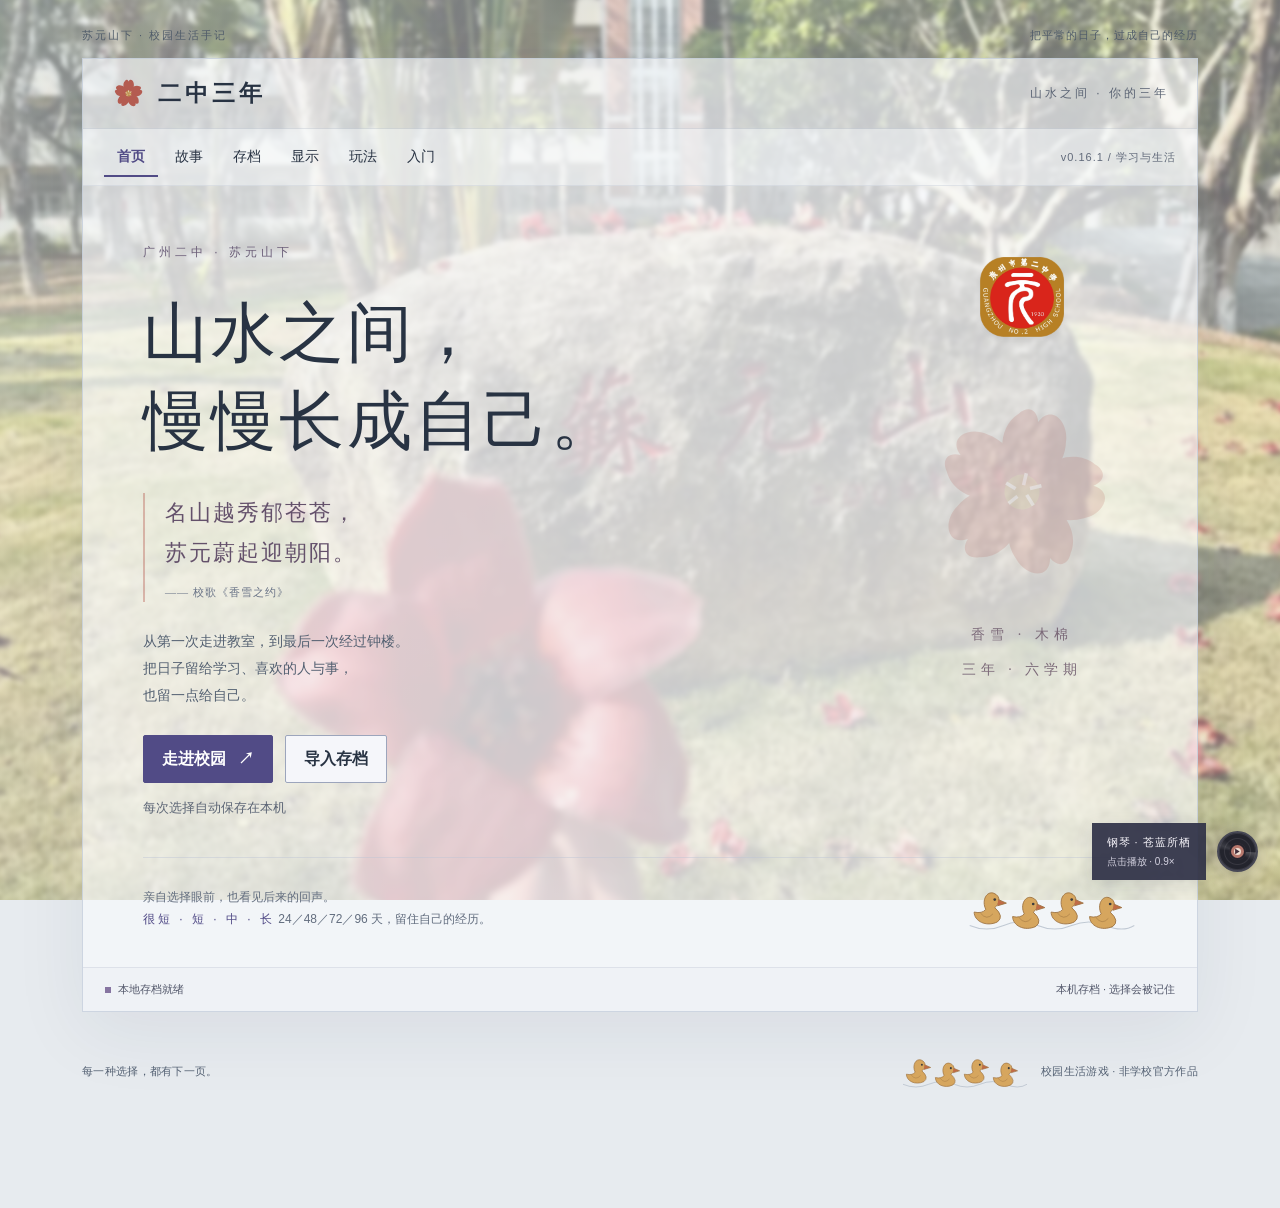
==== index.html @ 547d65fa "Enable sandboxed Umami analytics after mainland connectivity verification" ====
<!doctype html>
<html lang="zh-CN">
  <head>
    <meta charset="UTF-8" />
    <meta name="viewport" content="width=device-width, initial-scale=1" />
    <meta name="theme-color" content="#4e4d85" />
    <meta name="description" content="在苏元山下走过自己的高中三年。校园影像、六学期与不同的人生片段，本地自动存档。" />
    <title>二中三年 · 苏元山下的校园手记</title>
    <link rel="icon" type="image/png" href="./assets/crest-DU6SDlyk.png" />
    <script type="module" crossorigin src="./assets/index-I4eJQJw7.js"></script>
    <link rel="stylesheet" crossorigin href="./assets/index-Cf_NW6Gp.css">
  </head>
  <body>
    <div id="app"><main class="boot"><h1>二中三年</h1><p id="boot-message">正在打开你的故事……</p></main></div>
    <noscript>这个游戏需要启用 JavaScript 才能进行选择和保存进度。</noscript>
    <div id="fatal-recovery" hidden role="alert" style="padding:20px;background:#f1f2f6;color:#202135;border:2px solid #302854;position:fixed;inset:auto 12px 12px;z-index:9999">
      <strong>页面暂时无法正常运行。</strong><p>刷新页面不会主动删除本地存档。若仍未恢复，请保留站点数据，稍后重试。</p>
      <button type="button" id="reload-page">重新加载页面</button>
    </div>
    <script>
      window.addEventListener('error', function (event) { if (event.error || (event.target && event.target.tagName === 'SCRIPT')) document.getElementById('fatal-recovery').hidden = false; }, true);
      document.getElementById('reload-page').onclick = function () { location.reload(); };
      setTimeout(function () { if (!window.storyReady) document.getElementById('fatal-recovery').hidden = false; }, 15000);
    </script>
    <!-- Umami: isolated from the game and loaded after normal page loading. -->
    <script>
      (() => {
        function loadVisitStats() {
          try {
            if (document.getElementById('erzhong-visit-stats')) return;
            const frame = document.createElement('iframe');
            frame.id = 'erzhong-visit-stats';
            frame.title = '匿名访问统计';
            frame.hidden = true;
            frame.tabIndex = -1;
            frame.setAttribute('aria-hidden', 'true');
            frame.sandbox = 'allow-scripts';
            frame.referrerPolicy = 'no-referrer';
            frame.src = './umami-frame.html';
            document.body.appendChild(frame);
          } catch {}
        }
        if (document.readyState === 'complete') loadVisitStats();
        else window.addEventListener('load', loadVisitStats, { once: true });
      })();
    </script>
    <!-- /Umami -->
  </body>
</html>
---- assets/index-Cf_NW6Gp.css ----
.impression-overview{border-bottom:1px solid #b8bed0;padding-bottom:1rem}.impression-overview h3{display:flex;align-items:baseline;gap:1rem;flex-wrap:wrap}.impression-overview h3 strong{font-size:2.25rem;color:#58517e}.impression-overview h3 small{font-size:.8rem;font-weight:400}.impression-sources{display:grid;grid-template-columns:1fr 1fr;gap:1.2rem;margin:1.4rem 0}.impression-sources article{padding:0 0 1rem;border-bottom:2px solid #c5b6c0}.impression-sources article>div,.impression-people article>div{display:flex;align-items:baseline;justify-content:space-between;gap:.7rem}.impression-sources h4,.impression-people h4{margin:.25rem 0}.impression-sources progress{width:100%;height:5px;accent-color:#975969}.impression-sources p,.impression-people p,.skill-guide p{line-height:1.75;color:#505665;font-size:.92rem}.impression-people article{padding:1rem 0;border-bottom:1px solid #c4c8d2}.skill-guide,.role-ability-guide{margin:1.2rem 0;border-top:1px solid #b8bed0;padding-top:1rem}.skill-guide summary,.role-ability-guide summary{font-weight:600;cursor:pointer;color:#57517e}.skill-guide-list{display:grid;grid-template-columns:1fr 1fr;gap:1rem}.skill-guide-list article{padding-bottom:1rem;border-bottom:1px solid #d3d5df}.skill-guide-list h4{margin:.8rem 0 .3rem}.skill-guide-list h4 span{font-size:.85rem;font-weight:400;margin-left:.6rem}.skill-guide-list small{color:#747584;line-height:1.7}.role-ability-guide p{display:flex;flex-direction:column;gap:.3rem;font-size:.85rem;line-height:1.7}.person-impression{margin:1rem 0;padding:1rem 0;border-block:1px solid #cac4d2;display:flex;flex-direction:column;gap:.5rem;color:#5c526d}.interaction-context{display:block;font-size:.8rem;line-height:1.6;color:#716276;margin-top:.4rem}@media(max-width:600px){.impression-sources,.skill-guide-list{grid-template-columns:1fr}.impression-people article>div{flex-wrap:wrap}}.impression-sources progress{border:0;background:#d3d2df}.impression-sources progress::-webkit-progress-bar{background:#d3d2df}.impression-sources progress::-webkit-progress-value{background:#975969}.impression-sources progress::-moz-progress-bar{background:#975969}.identity-setup{margin:2rem 0;padding:1.6rem 0;border-block:1px solid #aab1c6}.identity-setup h3{margin-top:1.5rem;font-size:1.05rem}.gender-options{display:flex;gap:.7rem}.gender-options .button{min-width:100px}.gender-options [aria-pressed=true]{background:#424d7c;color:#fff;border-color:#424d7c}.personality-options{display:grid;grid-template-columns:repeat(2,minmax(0,1fr));gap:12px}.personality-options .profile-option{text-align:left;min-width:0;line-height:1.65}.personality-options [aria-pressed=true]{border-color:#b64752;box-shadow:inset 4px 0 #b64752}.identity-summary{display:flex;gap:1rem;align-items:center;flex-wrap:wrap;margin:.8rem 0;color:#454861;font-size:.9rem}.identity-summary details{max-width:40rem}.identity-summary summary{cursor:pointer;text-decoration:underline;text-underline-offset:4px}.identity-summary p{margin:.4rem 0}.discipline-risk{display:block;color:#8a4356;font-size:.85rem;margin-top:.35rem}@media(max-width:600px){.personality-options{grid-template-columns:1fr}.identity-setup{padding-block:1rem}.gender-options .button{flex:1}}.identity-setup .gender-options .button[aria-pressed=true]{background:#424d7c;color:#fff;border-color:#424d7c}.connection-tabs{display:flex;gap:12px;margin:22px 0}.connection-tabs button{flex:1;text-align:left}.connection-tabs small{display:block;font-size:12px;margin-top:7px;color:#746689}.connection-person{border-top:2px solid #8b7b9f;padding-top:24px}.connection-heading{display:flex;justify-content:space-between;align-items:center;gap:20px}.connection-heading h3{font-size:30px;margin:8px 0}.connection-heading p{margin:8px 0}.connection-heading>strong{font-size:22px;color:#6d577e}.connection-heading small{font-size:12px;color:#73758b}.bond-steps{list-style:none;display:grid;grid-template-columns:repeat(4,1fr);padding:22px 0;gap:10px}.bond-steps li{padding-top:12px;border-top:3px solid #dad6df;display:flex;flex-direction:column;gap:7px}.bond-steps b{font-size:25px;color:#8c819c}.bond-steps .done{border-color:#aa6477}.bond-steps .current{border-color:#76648e}.bond-steps small{font-size:11px;color:#777286}.bond-steps span{font-size:14px}.bond-scene{border-left:3px solid #b37786;padding:6px 0 10px 24px;margin:24px 0}.bond-scene>p{line-height:1.9}.bond-scene .choice,.connection-daily .choice{display:flex;margin:12px 0;width:100%;text-align:left}.bond-scene .choice small,.connection-daily .choice small{display:block;font-size:12px;font-weight:400;line-height:1.8;margin:9px 0}.connection-places{display:flex;align-items:center;gap:14px;flex-wrap:wrap;padding:18px 0;border-block:1px solid #d0c9d9;font-size:13px}.connection-person details{margin-top:20px}.connection-person summary{cursor:pointer}.connection-memory{border-bottom:1px solid #d4cddd;padding:18px 0}.connection-memory time{font-size:12px;color:#777286}.connection-opportunities{display:flex;flex-wrap:wrap;gap:12px;align-items:center;padding:18px 0;border-block:1px solid #c9bfd4;margin:20px 0}.connection-opportunities>span{font-weight:600}.connection-opportunities small{flex-basis:100%;color:#777286}.compact-receipt{border-left:3px solid #9c7e9b;background:#efedf5bb;padding:17px 22px;margin:0 0 26px}.compact-receipt>span{display:block;font-size:12px;color:#767084;margin-bottom:8px}.compact-receipt>strong{font-size:18px}.compact-receipt p{font-size:var(--support-size);line-height:1.8;margin:10px 0}.compact-receipt>div{display:flex;flex-wrap:wrap;gap:10px;font-size:12px;color:#715a81}.compact-receipt .compact-receipt-notes{font-size:12px;color:#746383}.place-planning{display:grid;grid-template-columns:repeat(3,1fr);gap:15px;border-block:1px solid #ccc4d4;padding:20px 0;margin:20px 0}.place-planning>div{display:flex;flex-direction:column;gap:8px}.place-planning span{font-size:12px;color:#777286}.place-planning strong{font-size:21px;color:#66547d}.place-planning p{grid-column:1/-1;margin:0;font-size:13px;line-height:1.9}.pending-work{display:flex;flex-direction:column;gap:12px;padding:18px 22px;border-left:3px solid #b77a83;background:#f3e9edaa;margin:20px 0;font-size:var(--support-size)}@media(max-width:600px){.connection-heading{align-items:flex-start}.connection-heading h3{font-size:26px}.connection-heading>strong{font-size:18px}.connection-tabs{gap:7px}.connection-tabs button{padding:12px 8px}.bond-steps{gap:8px}.bond-steps span{font-size:12px}.bond-scene{padding-left:15px}.place-planning{gap:10px}.place-planning strong{font-size:18px}}.life-panel.connection-panel{max-height:none;overflow:visible}.connection-tabs [aria-pressed=true]{background:#e8e1ef;border-color:#7b698e;color:#58416e}.connection-tabs small{font-size:12px}.connection-tabs button{display:block;min-width:0;white-space:nowrap;text-align:center}.connection-tabs small{white-space:normal;line-height:1.5}.campus-notices{padding:18px clamp(16px,4vw,44px);border-bottom:1px solid #bdb6c9;background:#eeeaf4cc}.campus-notice{padding:15px 0;border-bottom:1px solid #c6c2d2;display:grid;grid-template-columns:1fr auto;gap:20px;color:#37435c}.campus-notice:last-child{border-bottom:0}.campus-notice time{font-size:11px;color:#76738b}.campus-notice h3{font:600 19px/1.5 var(--font-title,serif);margin:7px 0}.campus-notice p{font-size:var(--support-size);line-height:1.8;margin:0}.campus-notice-buttons{display:flex;flex-direction:column;justify-content:center;gap:12px}.notice-discipline{background:#f3e7eb;border-left:4px solid #a65d68;padding:15px}.notice-discipline h3{color:#934653}.unavailable-choices{border-top:1px dashed #bcb7cc;padding:16px 0;margin-top:20px;font-size:var(--support-size);color:#69728b}.unavailable-choices summary{cursor:pointer}.unavailable-choices ul{padding-left:20px;line-height:1.7}.unavailable-choices li{padding:10px 0}.unavailable-choices li span{display:block;font-size:12px}.campus-explore-link{display:flex;justify-content:space-between;align-items:center;gap:15px;padding:16px 0;border-top:1px solid #bfc3d2}.campus-place-purpose{font-size:var(--support-size);color:#5e537c;line-height:1.8}.campus-notices summary{padding:13px 0;font-size:var(--support-size)}@media(max-width:650px){.campus-notice{grid-template-columns:1fr;gap:10px}.campus-notice-buttons{flex-direction:row;justify-content:flex-start;flex-wrap:wrap}.campus-explore-link{align-items:flex-start;flex-direction:column}}:root{--desktop: #dce0ed;--surface: #f6f7fb;--ink: #24263d;--muted: #60667d;--accent: #4438a7;--line: #c0c5d7;--danger: #9c4057;--reading-size: 18px;--choice-size: 16px;--support-size: 14px;--detail-size: 13px;--subheading-size: 18px;--metric-size: 15px;color-scheme:light}body.reading-large{--reading-size: 23px;--choice-size: 20px;--support-size: 18px;--detail-size: 16px;--subheading-size: 21px;--metric-size: 18px}@media(max-width:650px){body.reading-large{--reading-size: 22px}}*{box-sizing:border-box}html{min-height:100%;scroll-behavior:auto}body{margin:0;color:var(--ink);font:16px/1.65 system-ui,-apple-system,Segoe UI,Microsoft YaHei,sans-serif;background:var(--desktop);background-image:radial-gradient(#b8bdd1 .75px,transparent .75px);background-size:8px 8px}button,input,select{font:inherit}button{cursor:pointer}button:disabled{cursor:not-allowed;opacity:.48}button,a,input,select{touch-action:manipulation}button:focus-visible,a:focus-visible,input:focus-visible,select:focus-visible{outline:3px solid var(--accent);outline-offset:4px}button{border-radius:0}button,input,select{color:inherit}a{color:var(--accent)}h1,h2,h3,p{margin:0}button .icon{pointer-events:none}.mono,.eyebrow,.key,.caption,.desktop-label,.window-title,.statusbar{font-family:Cascadia Mono,SFMono-Regular,Consolas,monospace}.desktop{max-width:1200px;margin:auto;padding:38px 34px 24px}.desktop-label{display:flex;justify-content:space-between;gap:16px;font-size:12px;letter-spacing:1.7px;margin-bottom:18px;color:#53596e}.desktop-label span:last-child{letter-spacing:1px}.window{background:var(--surface);border:2px solid var(--ink);box-shadow:7px 7px #aeb5ca}.titlebar{min-height:40px;display:flex;align-items:center;justify-content:space-between;padding:5px 10px;background:var(--accent);color:#fff;border-bottom:2px solid var(--ink)}.window-title{font-size:14px;font-weight:700;letter-spacing:1px;display:flex;gap:9px;align-items:center}.disk-mini{width:17px;height:18px;background:#e7e6f7;border:2px solid #202036;display:inline-block;box-shadow:inset 0 -6px #9498c9}.window-dots{display:flex;gap:5px}.window-dots i{font-style:normal;width:18px;height:18px;border:1px solid #1e1b38;background:#d9daea;color:#272435;font-size:14px;line-height:14px;text-align:center}.menubar{display:flex;justify-content:space-between;align-items:center;gap:10px;min-height:52px;background:#e9ebf2;border-bottom:1px solid var(--line);padding:6px 18px}.menulinks{display:flex;gap:4px;flex-wrap:wrap}.menu-button,.text-button{border:0;background:transparent;min-height:38px;padding:7px 10px}.menu-button:hover,.text-button:hover{background:#d8dcf0}.menu-button[aria-current=page]{background:#d1d6ed;color:#2f277e}.version{font-size:11px;color:var(--muted);white-space:nowrap}.view{min-height:555px}.home-layout{display:grid;grid-template-columns:minmax(0,1fr) 300px}.hero{padding:44px 46px 36px;border-right:1px solid var(--line);position:relative}.eyebrow{color:var(--accent);font-size:11px;letter-spacing:2px;text-transform:uppercase;display:flex;align-items:center;gap:9px;margin-bottom:25px}.square{display:inline-block;width:7px;height:7px;background:var(--accent)}.hero h1{font-size:clamp(38px,4.4vw,58px);line-height:1.23;letter-spacing:-2px;font-weight:800;margin-bottom:22px}.hero h1 em{font-style:normal;color:var(--accent)}.hero-description{color:var(--muted);max-width:32em;font-size:16px;line-height:1.9;margin-bottom:28px}.button{display:inline-flex;justify-content:center;align-items:center;gap:12px;min-height:46px;padding:10px 19px;border:1px solid var(--ink);background:#e4e7f0;box-shadow:2px 2px 0 var(--ink);font-weight:600;text-decoration:none;line-height:1.45}.button:hover:not(:disabled){background:#d9ddef}.button:active:not(:disabled){transform:translate(2px,2px);box-shadow:none}.button.primary{color:#fff;background:var(--accent)}.button.primary:hover:not(:disabled){background:#302a87}.button.danger{color:var(--danger);background:#fff4f5;border-color:var(--danger);box-shadow:2px 2px 0 var(--danger)}.button.compact{font-size:13px;min-height:38px;padding:7px 12px}.hero-actions{display:flex;flex-wrap:wrap;gap:16px;margin:0 0 20px}.save-inline{font-size:12px;color:var(--muted);min-height:23px}.home-side{background:#e8ebf5;padding:34px 24px 26px}.mini-title{font-size:11px;letter-spacing:1.5px;color:var(--muted);margin-bottom:17px}.floppy{display:block;width:170px;height:174px;margin:20px auto 28px;filter:drop-shadow(7px 7px 0 #c0c5dc)}.episode-name{font-size:20px;line-height:1.5;font-weight:700;margin-bottom:8px}.side-copy{font-size:13px;color:var(--muted);line-height:1.8}.side-meta{border-top:1px solid #b9bfd3;margin-top:24px;padding-top:14px;display:flex;justify-content:space-between;font-size:12px}.home-bottom{display:grid;grid-template-columns:repeat(3,1fr);border-top:1px solid var(--line);padding:22px 30px;gap:24px}.home-feature{display:flex;gap:12px}.feature-number{font:12px Consolas,monospace;color:var(--accent);padding-top:4px}.home-feature strong{display:block;font-size:13px;margin-bottom:3px}.home-feature p{font-size:12px;color:var(--muted);line-height:1.6}.statusbar{display:flex;justify-content:space-between;align-items:center;gap:8px;background:#e3e6ef;border-top:1px solid var(--line);padding:8px 15px;font-size:11px;color:#52576a}.statusbar .status{display:flex;align-items:center;gap:7px}.status-led{width:6px;height:6px;background:var(--accent)}.footer{margin-top:22px;display:flex;justify-content:space-between;gap:20px;color:#62677c;font-size:11px;letter-spacing:.3px}.game-layout{display:grid;grid-template-columns:215px minmax(0,1fr)}.sidebar{background:#e9ecf5;border-right:1px solid var(--line);padding:26px 22px}.phase-number{font-size:42px;line-height:1;color:#9da5c2;margin-bottom:10px;font-family:Consolas,monospace}.phase-label{font-size:13px;font-weight:700}.progress-label{font-size:11px;color:var(--muted);margin:8px 0 26px}.stat{margin:20px 0}.stat-label{display:flex;justify-content:space-between;font-size:13px}.stat-label b{font-family:Consolas,monospace;font-size:16px}.segments{display:flex;gap:3px;height:10px;margin-top:7px}.segments i{flex:1;background:#c8cddd}.segments i.filled{background:var(--accent)}.stat small{font-size:10px;color:var(--muted);display:block;margin-top:6px}.sidebar .text-button{margin-top:20px;width:100%;border-top:1px solid #b9bfd3;text-align:left;font-size:12px;padding-left:0}.scene{padding:34px 42px 36px;min-width:0}.scene-top{display:flex;justify-content:space-between;gap:10px;font-size:11px;color:var(--muted);margin-bottom:28px;letter-spacing:1px}.event-category{color:var(--accent);font-size:12px;display:flex;align-items:center;gap:8px;margin-bottom:13px}.scene h1{font-size:30px;line-height:1.5;letter-spacing:-.6px;margin-bottom:20px}.story{font-size:var(--reading-size);line-height:1.95;max-width:38em;color:#373b50;white-space:pre-line}.scene-divider{height:1px;background:var(--line);margin:29px 0 22px}.choose-caption{font-size:11px;color:var(--muted);letter-spacing:1px;margin-bottom:15px}.choices{display:grid;gap:12px}.choice{display:grid;grid-template-columns:30px 1fr 18px;align-items:start;gap:13px;border:1px solid #a9afc4;background:#fafbfe;padding:16px;text-align:left;min-height:75px;box-shadow:2px 2px #c7cde0;width:100%}.choice:hover:not(:disabled){border-color:var(--accent);background:#e9e9fc;box-shadow:2px 2px 0 var(--accent)}.choice:active:not(:disabled){transform:translate(2px,2px);box-shadow:none}.choice .key{display:grid;place-items:center;border:1px solid #a7aec4;width:27px;height:27px;font-size:12px;background:#eceff6;color:var(--accent)}.choice-label{display:block;font-size:15px;font-weight:600;line-height:1.65}.choice small{display:block;color:var(--muted);font-size:12px;margin-top:4px;line-height:1.6}.choice-arrow{color:var(--accent);padding-top:2px}.result-label{font-size:11px;letter-spacing:2px;color:var(--accent);margin:2px 0 18px}.result-choice{font-size:13px;color:var(--muted);border-left:3px solid #a6acd0;padding-left:12px;margin-bottom:21px}.changes{display:flex;flex-wrap:wrap;gap:9px;margin:22px 0 28px}.change{padding:5px 10px;border:1px solid #b4bbd4;background:#e9edf9;font-size:12px}.change.negative{color:#96495a;background:#faf0f3;border-color:#d9b9c4}.phase-intro{padding-top:10px}.chapter-mark{display:flex;align-items:center;gap:15px;margin:10px 0 30px;color:var(--accent)}.chapter-mark b{font:70px/1 Consolas,monospace;letter-spacing:-6px}.chapter-mark span{font-size:11px;line-height:1.8;letter-spacing:2px}.phase-intro .button{margin-top:35px}.sample-note{margin-top:30px;font-size:11px;color:#85899d}.ending-stamp{display:inline-block;border:2px solid var(--accent);padding:4px 11px;color:var(--accent);font:12px Consolas,monospace;letter-spacing:2px;transform:rotate(-3deg);margin-bottom:24px}.ending-actions{display:flex;gap:12px;flex-wrap:wrap;margin-top:24px}.panel-view{padding:32px 40px}.panel-view h1{font-size:27px;margin:0 0 8px}.panel-lead{color:var(--muted);font-size:14px;margin-bottom:26px}.saves-toolbar{display:flex;gap:12px;flex-wrap:wrap;margin-bottom:25px}.slot{border-top:1px solid var(--line);padding:18px 0;display:flex;gap:20px;justify-content:space-between;align-items:center}.slot-main{min-width:0}.slot h3{font-size:15px}.slot p,.slot small{display:block;font-size:12px;color:var(--muted)}.slot-actions{display:flex;gap:8px;flex-wrap:wrap;justify-content:flex-end}.slot-actions button{white-space:nowrap}.slot.empty{color:#72788e}.settings-row{padding:22px 0;border-top:1px solid var(--line);display:flex;gap:20px;justify-content:space-between;align-items:center}.settings-row p{font-size:12px;color:var(--muted)}select{background:#fff;border:1px solid var(--line);padding:8px 14px;min-height:44px}.about-copy{font-size:15px;line-height:1.9;max-width:650px}.about-copy p{margin:16px 0}.log-entry{border-top:1px solid var(--line);padding:20px 0}.log-entry h3{font-size:16px}.log-entry .log-time{font-size:11px;color:var(--muted);margin-bottom:5px}.log-entry .log-choice{font-size:13px;color:var(--accent);margin:8px 0}.log-entry p{font-size:14px;line-height:1.8}.log-entry .changes{margin:12px 0 0}.empty-state{padding:45px 10px;text-align:center;color:var(--muted)}.empty-state p{margin:12px 0}.notice{margin:0;padding:12px 20px;border-bottom:1px solid #a8afd0;background:#e9eafb;color:#38316f;font-size:13px;display:flex;align-items:center;gap:10px;justify-content:space-between;flex-wrap:wrap}.notice.error{background:#fff1f3;color:#853c50;border-color:#d8afbb}.notice p{flex:1;min-width:200px}.notice .actions{display:flex;flex-wrap:wrap;gap:8px}.sr-only{position:absolute;width:1px;height:1px;padding:0;margin:-1px;overflow:hidden;clip:rect(0,0,0,0);white-space:nowrap;border:0}.boot{max-width:600px;margin:15vh auto;padding:30px}.boot h1{font-size:32px}.boot p{margin-top:10px}dialog{border:2px solid var(--ink);padding:0;background:#f3f4f9;color:var(--ink);max-width:min(480px,calc(100vw - 30px));width:100%;box-shadow:7px 7px #292c4940}dialog::backdrop{background:#1a1f365c}dialog .dialog-title{background:var(--accent);color:#fff;font-size:13px;padding:7px 12px}dialog .dialog-body{padding:25px}dialog h2{font-size:23px;margin-bottom:14px}dialog p{font-size:14px;line-height:1.9;color:var(--muted)}dialog .dialog-actions{display:flex;justify-content:flex-end;flex-wrap:wrap;gap:13px;margin-top:25px}.quiet *{animation:none!important;transition:none!important}.content-placeholder{padding:20px}.notice button{flex-shrink:0}@media(min-width:1400px){.desktop{padding-top:6vh}.view{min-height:580px}.hero{padding-top:55px}}@media(max-width:850px){.desktop{padding:20px}.home-layout{grid-template-columns:minmax(0,1fr) 245px}.hero{padding:32px 28px}.home-side{padding:25px 20px}.hero h1{font-size:42px}.home-bottom{padding:20px;gap:16px}.game-layout{grid-template-columns:175px minmax(0,1fr)}.sidebar{padding:23px 16px}.scene{padding:27px}.scene h1{font-size:27px}}@media(max-width:650px){.desktop{padding:14px 10px 20px}.desktop-label{font-size:9px;letter-spacing:1px;margin:0 3px 10px}.desktop-label span:last-child{display:none}.window{box-shadow:4px 4px #aeb5ca}.window-title{font-size:12px}.titlebar{min-height:35px}.menubar{padding:5px 8px;min-height:47px}.menu-button{font-size:12px;padding:6px 9px;min-height:36px}.version{font-size:10px}.home-layout{display:block}.hero{border-right:0;padding:31px 23px 27px}.eyebrow{font-size:10px;letter-spacing:1.5px;margin-bottom:20px}.hero h1{font-size:43px;letter-spacing:-2px;margin-bottom:19px}.hero-description{font-size:14px;line-height:1.9;margin-bottom:25px}.hero-actions{gap:13px}.hero-actions .button{font-size:14px}.home-side{display:grid;grid-template-columns:90px 1fr;gap:0 21px;padding:23px;border-top:1px solid var(--line)}.home-side .mini-title{grid-column:1/-1;margin-bottom:14px}.floppy{width:83px;height:86px;margin:5px 0;grid-row:2/5}.episode-name{font-size:17px}.side-copy{font-size:12px}.side-meta{margin-top:12px;padding-top:10px;font-size:10px}.home-bottom{grid-template-columns:1fr;padding:19px 23px;gap:13px}.home-feature p{font-size:11px}.home-feature strong{font-size:12px}.view{min-height:480px}.footer{font-size:10px;display:block;padding:0 4px;line-height:2}.footer span{display:block}.statusbar{font-size:9px;padding:8px 9px;align-items:start}.statusbar>span:last-child{max-width:120px;text-align:right}.game-layout{display:flex;flex-direction:column}.sidebar{padding:15px 19px;border-right:0;border-bottom:1px solid var(--line);display:grid;grid-template-columns:repeat(3,minmax(0,1fr));gap:8px 14px}.phase-number{display:none}.phase-label{grid-column:1/3;font-size:12px}.progress-label{margin:0;text-align:right;font-size:10px}.stat{margin:0}.stat-label{font-size:11px}.stat-label b{font-size:14px}.segments{height:7px;gap:2px;margin-top:5px}.stat small,.sidebar .text-button{display:none}.scene{padding:25px 22px 30px}.scene-top{font-size:10px;margin-bottom:22px}.scene h1{font-size:25px;line-height:1.5;margin-bottom:18px}.story{font-size:var(--reading-size);line-height:1.9}.scene-divider{margin:23px 0 19px}.choice{padding:14px 12px;gap:10px;grid-template-columns:25px 1fr 12px}.choice .key{width:24px;height:24px}.choice-label{font-size:14px}.choice small{font-size:11px}.panel-view{padding:25px 20px}.slot{align-items:flex-start;flex-direction:column;gap:12px}.slot-actions{justify-content:flex-start}.slot-actions .button{font-size:12px}.settings-row{align-items:flex-start;flex-direction:column;gap:12px}.chapter-mark b{font-size:60px}.scene .button{font-size:14px}.notice{padding:12px;font-size:12px}.notice .button{font-size:11px}.notice p{min-width:160px}.phase-intro{padding-top:0}}@media(prefers-reduced-motion:reduce){*{scroll-behavior:auto!important;transition:none!important;animation:none!important}}.choice-group{display:grid;gap:5px}.choice-time{display:block;font-size:var(--support-size,14px);color:var(--accent);margin-top:6px;font-weight:600}.calculation-details{font-size:var(--support-size,14px);color:var(--muted);margin:5px 0 12px}.calculation-details summary{cursor:pointer;min-height:36px;display:list-item;padding:5px 2px}.calculation-details summary:focus-visible{outline:3px solid var(--accent);outline-offset:2px}.calculation-details .effect-notes{margin:8px 0;padding-left:20px}.study-readout{border-top:1px solid var(--line);border-bottom:1px solid var(--line);padding:13px 0;margin:14px 0;font-size:var(--support-size,14px)}.study-readout strong,.study-readout span{display:block}.study-readout span{font-size:var(--detail-size,13px);color:var(--muted);margin-top:5px}.metric-details article{border-top:1px solid var(--line);padding:17px 0}.metric-details h2{font-size:20px}.metric-details p{margin:8px 0}.font-preview-option small{display:block}.choice-label,.font-preview-option{font-size:var(--choice-size);line-height:1.65}.choice small,.result-choice,.panel-lead,.settings-row p,.slot p,.slot small,.about-copy,.metric-help,.metric-details,.rules-copy,.profile-summary,.target-summary,.goal-status,.effect-notes,.exam-report,.state-item small{font-size:var(--support-size);line-height:1.8}.hero-description,.side-copy{font-size:var(--support-size);line-height:1.85}.save-inline,.sample-note,.change,.log-entry .log-time,.home-feature p{font-size:var(--detail-size);line-height:1.75}.log-entry p{font-size:var(--reading-size);line-height:1.9}.log-entry .log-choice{font-size:var(--choice-size);line-height:1.7}.slot h3,.log-entry h3,.font-preview-title,.rules-copy h3,.exam-report h3{font-size:var(--subheading-size);line-height:1.6}.stat small{font-size:var(--detail-size);line-height:1.7}.stat-label,.state-item,.goal-item,.profile-option{font-size:var(--metric-size);line-height:1.7}dialog p{font-size:var(--support-size)}.font-preview{padding:22px 24px;margin:0 0 22px;border:1px solid var(--line);border-left:4px solid var(--accent);background:#fafbfe}.font-preview-title{display:block;margin-bottom:10px;color:var(--accent);font-weight:700}.font-preview .story{margin-bottom:16px}.font-preview-option{display:block;padding:12px 16px;border:1px solid #a9afc4;background:#eceef8;font-weight:600}.font-preview-option small{display:block;margin-top:5px;color:var(--muted);font-size:var(--support-size);font-weight:400;line-height:1.75}.game-layout.campus-layout{grid-template-columns:250px minmax(0,1fr)}.campus-sidebar{min-width:0;padding:24px 18px}.campus-sidebar .progress-label{margin-bottom:18px}.state-grid,.goal-grid,.profile-grid{display:grid;gap:12px}.state-grid{grid-template-columns:minmax(0,1fr);margin:18px 0}.state-item{min-width:0;padding:10px;border:1px solid #b5bdd5;background:#f5f6fb}.state-item .stat-label{align-items:baseline;gap:10px}.state-item .stat-label strong{font-size:var(--metric-size);line-height:1.5;white-space:nowrap}.state-item .stat-label b{font:700 20px/1.5 Consolas,monospace;color:var(--accent);font-variant-numeric:tabular-nums;white-space:nowrap}.state-item small{display:block;margin-top:4px;color:var(--muted);font-size:var(--detail-size)}.campus-dashboard{border-top:1px solid #b5bdd5;padding-top:13px;margin-top:15px}.campus-dashboard>summary,.metric-details>summary{cursor:pointer;padding:8px 0;color:var(--accent);font-size:var(--metric-size);font-weight:600;line-height:1.6;min-height:40px}.campus-dashboard>summary:focus-visible,.metric-details>summary:focus-visible{outline:3px solid var(--accent);outline-offset:3px}.campus-dashboard[open]>summary{margin-bottom:10px}.goal-item{min-width:0;padding-bottom:12px;border-bottom:1px solid #cbd0df}.goal-item>strong,.goal-item>b{color:#35305e}.goal-item p,.goal-item small,.goal-status{display:block;margin-top:6px;color:var(--muted);font-size:var(--detail-size);line-height:1.75}.goal-progress{display:block;width:100%;height:7px;margin:9px 0;border:0;border-radius:0;background:#c9cfe0;accent-color:var(--accent);overflow:hidden}.goal-progress>i,.goal-progress>span{display:block;height:100%;background:var(--accent)}.goal-progress::-webkit-progress-bar{background:#c9cfe0}.goal-progress::-webkit-progress-value{background:var(--accent)}.goal-progress::-moz-progress-bar{background:var(--accent)}.metric-help,.profile-summary,.target-summary{color:var(--muted);margin:12px 0;overflow-wrap:anywhere}.metric-details{border-top:1px solid var(--line);padding-top:7px;margin-top:15px;color:var(--muted)}.metric-details p+p,.rules-copy p+p{margin-top:12px}.rules-copy{max-width:54em}.rules-copy h2,.rules-copy h3{margin:24px 0 10px;color:var(--ink)}.rules-copy ul,.rules-copy ol,.effect-notes ul{padding-left:1.5em}.rules-copy li+li,.effect-notes li+li{margin-top:7px}.setup-form{max-width:830px}.setup-row{padding:24px 0;border-top:1px solid var(--line)}.setup-row>label,.setup-row>strong,.setup-row>legend,.setup-row>h2{display:block;margin-bottom:12px;font-size:var(--subheading-size);font-weight:700}.setup-row>p{font-size:var(--support-size);color:var(--muted);margin-bottom:15px}.setup-row input[type=text],.setup-row select{width:100%;max-width:420px;min-height:46px;border:1px solid #9da6c3;border-radius:0;padding:9px 12px;background:#fafbfe}.profile-grid{grid-template-columns:repeat(2,minmax(0,1fr))}.profile-option{display:block;min-width:0;padding:14px 16px;border:1px solid #adb5cd;background:#fafbfe;border-radius:0;text-align:left;cursor:pointer}.profile-option:hover{border-color:var(--accent);background:#efeffb}.profile-option:has(input:checked),.profile-option[aria-checked=true],.profile-option.selected{border-color:var(--accent);box-shadow:inset 3px 0 0 var(--accent);background:#e9e8f8}.profile-option input{accent-color:var(--accent);width:17px;height:17px;margin-right:6px;vertical-align:middle}.profile-option strong{font-size:var(--choice-size)}.profile-option small,.profile-option p{display:block;margin-top:8px;color:var(--muted);font-size:var(--support-size);line-height:1.75}.incident-banner{padding:13px 16px;margin-bottom:24px;border:1px solid var(--accent);border-left-width:5px;background:#e9e6f9;color:#39306c;font-size:var(--support-size);line-height:1.8}.incident-banner strong{display:block;margin-bottom:5px;font-size:var(--choice-size)}.effect-notes,.exam-report{margin:22px 0;border:1px solid #afb7d0;background:#edf0f8;padding:18px 20px}.effect-notes p+p,.exam-report p+p{margin-top:10px}.exam-report h3{margin-bottom:12px;color:var(--accent)}.exam-report dl{display:grid;grid-template-columns:minmax(0,1fr) auto;gap:8px 15px;margin:0}.exam-report dd{margin:0;color:var(--accent);font-weight:700;font-variant-numeric:tabular-nums}@media(max-width:850px){.game-layout.campus-layout{grid-template-columns:225px minmax(0,1fr)}.campus-sidebar{padding:20px 15px}}@media(max-width:650px){.campus-sidebar{display:block;padding:15px 18px}.campus-sidebar .phase-label,.campus-sidebar .progress-label{display:inline-block;margin:0 10px 5px 0;text-align:left}.campus-sidebar .state-grid{grid-template-columns:repeat(2,minmax(0,1fr));margin:12px 0 8px}.state-item{padding:9px 12px}.state-item .stat-label{flex-direction:column;align-items:flex-start;gap:2px}.state-item .stat-label b{font-size:clamp(16px,5vw,20px)}.campus-dashboard{margin-top:12px;padding-top:6px}.campus-sidebar .goal-grid{grid-template-columns:repeat(2,minmax(0,1fr));gap:14px}.campus-sidebar .metric-details{margin-top:10px}.font-preview{padding:18px 16px}.font-preview-option{padding:12px}.profile-grid{grid-template-columns:1fr}.effect-notes,.exam-report{padding:16px}.reading-large .campus-sidebar .goal-grid{grid-template-columns:1fr}}.profile-option[aria-pressed=true]{border-color:var(--accent);box-shadow:inset 3px 0 0 var(--accent);background:#e9e8f8}.profile-option>span{display:block;margin-top:8px;font-size:var(--support-size);line-height:1.75;color:var(--muted)}.life-activity-picker{display:grid;gap:10px;margin:16px 0 20px;font-size:var(--support-size);color:var(--muted)}.life-activity-picker select{width:100%;max-width:460px;min-width:0;min-height:44px;padding:10px;border:1px solid var(--line);background:var(--surface);color:var(--ink);font:inherit;font-size:var(--choice-size)}.life-shell{width:100%;min-width:0;color:var(--ink)}.life-shell *,.life-shell *:before,.life-shell *:after{box-sizing:border-box}.life-shell button,.life-shell input,.life-shell select,.life-shell progress{border-radius:0}.life-shell [hidden]{display:none!important}.life-topbar{display:flex;align-items:center;justify-content:space-between;flex-wrap:wrap;gap:14px 24px;padding:18px 30px;border-bottom:1px solid var(--line);background:#edf0f7}.life-topbar>:first-child{min-width:0;font-size:var(--detail-size);line-height:1.65;overflow-wrap:anywhere}.life-topbar>div>strong,.life-topbar>div>span{display:block}.life-topbar>div>strong{font-size:var(--metric-size)}.life-topbar>div>span{margin-top:3px;color:var(--muted)}.life-topbar .caption,.life-topbar small{color:var(--muted);font-size:var(--detail-size)}.life-panel-buttons{display:flex;flex-wrap:wrap;gap:8px;min-width:0}.life-shell button[data-panel]{display:inline-flex;align-items:center;justify-content:center;gap:7px;min-height:42px;padding:8px 14px;border:1px solid #a9b1ca;background:#f8f9fd;color:#423b79;font-size:var(--support-size);font-weight:600;line-height:1.4;text-align:center}.life-shell button[data-panel]:hover:not(:disabled){border-color:var(--accent);background:#e7e6f7}.life-shell button[data-panel][aria-expanded=true],.life-shell button[data-panel][aria-expanded=true]:hover:not(:disabled){border-color:var(--accent);background:var(--accent);color:#fff;box-shadow:2px 2px #29274e}.life-vitals{display:grid;grid-template-columns:repeat(4,minmax(0,1fr));border-bottom:1px solid var(--line);background:#f0f2f9}.life-vital{display:grid;grid-template-columns:minmax(0,1fr) auto;align-items:baseline;gap:2px 12px;min-width:0;padding:16px 22px;border-right:1px solid var(--line)}.life-vital:last-child{border-right:0}.life-vital>span{font-size:var(--metric-size);font-weight:600;line-height:1.6;overflow-wrap:anywhere}.life-vital>strong{font:700 27px/1.3 Consolas,Cascadia Mono,monospace;font-variant-numeric:tabular-nums;color:var(--accent);white-space:nowrap}.life-vital>strong>small{color:var(--muted);font:400 12px/1.4 Consolas,Cascadia Mono,monospace;white-space:nowrap}.reading-large .life-vital{grid-template-columns:minmax(0,1fr);gap:3px}.reading-large .life-vital>strong>small{font-size:14px}.life-vital>small{grid-column:1 / -1;color:var(--muted);font-size:var(--detail-size);line-height:1.5;overflow-wrap:anywhere}.life-body{display:block;min-width:0}.life-body>.life-scene{width:100%;max-width:940px;min-width:0;margin-inline:auto;padding:34px 42px 42px}.life-shell .story{max-width:42em;font-size:var(--reading-size);line-height:1.9;overflow-wrap:anywhere}.life-shell .choices{gap:12px}.life-shell .choice{min-width:0;grid-template-columns:28px minmax(0,1fr) 16px;padding:16px 18px}.life-shell .choice>span,.life-shell .choice-label{min-width:0;overflow-wrap:anywhere}.life-shell .choice-label{font-size:var(--choice-size)}.life-shell .choice small{font-size:var(--support-size);line-height:1.7}.life-shell .scene-top{flex-wrap:wrap;margin-bottom:22px;line-height:1.6}.life-shell .scene h1{overflow-wrap:anywhere}.life-panel{position:relative;width:calc(100% - 60px);max-width:1050px;min-width:0;max-height:70vh;max-height:min(70dvh,740px);margin:24px auto 0;padding:0 24px 24px;border:1px solid #9da6c2;background:#fafbfe;box-shadow:3px 3px #c3c9df;overflow:auto;overscroll-behavior:contain;scrollbar-gutter:stable;scroll-padding-block:80px 20px}.life-panel-head{position:sticky;top:0;z-index:1;display:flex;align-items:center;justify-content:space-between;gap:14px;margin:0 -24px 20px;padding:14px 24px;border-bottom:1px solid var(--line);background:#e9ecf6}.life-panel-head h2{min-width:0;margin:0;color:#38316e;font-size:var(--subheading-size);line-height:1.5;overflow-wrap:anywhere}.life-panel-head>button{flex:0 0 auto;min-width:44px;min-height:44px;padding:7px 12px;border:1px solid #a6aec6;background:#f9faff;color:var(--accent);font-size:var(--support-size);line-height:1.5}.life-panel-head>button:hover:not(:disabled){background:#dddff1;border-color:var(--accent)}.life-grid{display:grid;grid-template-columns:repeat(3,minmax(0,1fr));gap:14px;min-width:0;margin-block:16px}.life-item{min-width:0;padding:16px;border:1px solid #c0c7da;background:#f2f4fa;font-size:var(--support-size);line-height:1.75;overflow-wrap:anywhere}.life-item h3,.life-item>strong{display:block;margin:0 0 7px;color:#38345d;font-size:var(--choice-size);font-weight:700;line-height:1.6}.life-item p+p{margin-top:7px}.life-item small{display:block;margin-top:6px;color:var(--muted);font-size:var(--detail-size);line-height:1.7}.life-item dl{display:grid;grid-template-columns:minmax(0,1fr) auto;gap:5px 12px;margin:10px 0 0;font-size:var(--detail-size)}.life-item dd{margin:0;color:#433986;font-weight:600;font-variant-numeric:tabular-nums}.life-item details{margin-top:13px;border-top:1px solid var(--line)}.life-item details>summary{min-height:42px;padding:10px 0;color:var(--accent);cursor:pointer}.life-item details>summary:focus-visible{outline:3px solid var(--accent);outline-offset:2px}.life-item details>ul,.life-panel>ol{margin:8px 0 14px;padding-left:1.4em;font-size:var(--support-size);line-height:1.75}.life-item details li+li,.life-panel>ol li+li{margin-top:10px}.life-item details>p{margin:4px 0 12px}.life-exam{margin-top:24px;font-size:var(--support-size);line-height:1.8}.life-exam>h3{margin-bottom:8px;font-size:var(--subheading-size);line-height:1.6}.life-meter{display:block;width:100%;height:7px;margin:10px 0;padding:0;border:0;border-radius:0;background:#d0d5e5;accent-color:var(--accent);overflow:hidden}.life-meter>span,.life-meter>i,.life-meter>b{display:block;height:100%;max-width:100%;background:var(--accent)}.life-meter::-webkit-progress-bar{background:#d0d5e5}.life-meter::-webkit-progress-value{background:var(--accent)}.life-meter::-moz-progress-bar{background:var(--accent)}.life-tabs{display:flex;flex-wrap:wrap;gap:8px;margin:15px 0 18px}.life-tabs button,.life-tabs label{min-width:0;min-height:42px;padding:8px 14px;border:1px solid #b0b8cf;background:#f6f7fc;font-size:var(--support-size);line-height:1.55;overflow-wrap:anywhere}.life-tabs [aria-selected=true],.life-tabs [aria-pressed=true],.life-tabs .selected{border-color:var(--accent);background:#e5e4f6;color:#3c318e;box-shadow:inset 0 -2px 0 var(--accent)}.life-selection{min-width:0;margin:18px 0;padding:18px 20px;border:1px solid #b5bed6;background:#edf0f9;font-size:var(--support-size);line-height:1.75}.life-selection h3,.life-selection legend,.life-selection>strong{font-size:var(--choice-size);font-weight:700;line-height:1.6}.life-selection>p,.life-selection>small{display:block;margin-top:8px;font-size:var(--support-size);color:var(--muted);line-height:1.75}.life-selection fieldset{min-width:0;min-inline-size:0;margin:20px 0;padding:14px 16px 12px;border:1px solid #adb7d2;background:#f7f8fc}.life-selection fieldset>legend{max-width:100%;padding:0 7px;color:#42396f;white-space:normal}.life-selection .subject-options{grid-template-columns:repeat(2,minmax(0,1fr))}.subject-options{display:grid;grid-template-columns:repeat(3,minmax(0,1fr));gap:8px;margin:14px 0}.subject-options label{display:flex;align-items:center;gap:8px;min-width:0;min-height:44px;padding:9px 11px;border:1px solid #bdc5db;background:#fafbfe;cursor:pointer;font-size:var(--support-size);line-height:1.5;overflow-wrap:anywhere}.subject-options label:has(input:checked){border-color:var(--accent);background:#e7e5f8;color:#3c3280}.subject-options input{flex:0 0 auto;width:18px;height:18px;margin:0;accent-color:var(--accent)}.subject-options input:disabled{cursor:not-allowed}.life-class-info{margin:15px 0;padding:13px 16px;border-left:3px solid #8e88bb;background:#eceef7;color:#4d526b;font-size:var(--support-size);line-height:1.8;overflow-wrap:anywhere}.life-class-info p+p{margin-top:8px}.life-recap{margin:24px 0;padding:22px;border:1px solid #b5bdd4;background:#edf0f8;font-size:var(--support-size);line-height:1.8;overflow-wrap:anywhere}.life-recap h2,.life-recap h3{margin:0 0 12px;font-size:var(--subheading-size);line-height:1.6}.life-recap p+p{margin-top:12px}.life-recap ul,.life-recap ol{margin:12px 0;padding-left:1.4em}.life-recap li+li{margin-top:8px}.life-illness{margin:0 0 22px;padding:14px 18px;border:1px solid #b89db7;border-left:4px solid #8a557a;background:#f1eaf2;color:#744a6c;font-size:var(--support-size);line-height:1.8;overflow-wrap:anywhere}.life-illness strong{font-size:var(--choice-size)}.life-choice-group+.life-choice-group{margin-top:26px}.life-choice-heading{display:flex;align-items:baseline;gap:10px;flex-wrap:wrap;margin:23px 0 12px;padding-bottom:8px;border-bottom:1px solid var(--line);color:#494365;font-size:var(--support-size);font-weight:600;line-height:1.6}.life-choice-heading small{color:var(--muted);font-size:var(--detail-size);font-weight:400}.life-shell .life-selection .button,.life-shell .ending-actions .button{max-width:100%;white-space:normal;overflow-wrap:anywhere}@media(max-width:950px){.life-vital{padding:15px 16px;gap:2px 8px}.life-vital>strong{font-size:24px}.life-grid{grid-template-columns:repeat(2,minmax(0,1fr))}}@media(max-width:650px){.life-topbar{display:block;padding:15px 18px}.life-panel-buttons{display:grid;grid-template-columns:repeat(2,minmax(0,1fr));gap:8px;margin-top:12px}.life-shell button[data-panel]{width:100%;min-width:0;min-height:42px;padding:8px 10px}.life-vitals{grid-template-columns:repeat(2,minmax(0,1fr))}.life-vital{padding:12px 16px}.life-vital:nth-child(2n){border-right:0}.life-vital:nth-child(-n+2){border-bottom:1px solid var(--line)}.life-vital>strong{font-size:23px}.life-body>.life-scene{padding:26px 20px 32px}.life-shell .scene-top{margin-bottom:18px;font-size:11px}.life-shell .choice{grid-template-columns:24px minmax(0,1fr) 12px;gap:10px;padding:14px 12px}.life-panel{width:calc(100% - 28px);max-height:68vh;max-height:68dvh;margin-top:18px;padding:0 16px 18px}.life-panel-head{gap:10px;margin:0 -16px 16px;padding:10px 16px}.life-panel-head>button{padding:7px 9px}.life-grid{grid-template-columns:minmax(0,1fr);gap:12px}.life-item{padding:15px}.life-selection,.life-recap{padding:16px}.life-selection fieldset{padding:12px 10px 10px}.subject-options{grid-template-columns:repeat(2,minmax(0,1fr))}.subject-options label{gap:7px;padding:8px}.life-class-info,.life-illness{padding:12px 14px}.life-tabs{gap:7px}.life-tabs button,.life-tabs label{padding:8px 11px}}@media(max-width:400px){.life-vital{grid-template-columns:minmax(0,1fr);gap:2px;padding:10px 14px}.life-vital>strong{font-size:24px}}@media(max-width:360px){.life-body>.life-scene{padding-inline:16px}.life-shell .choice{grid-template-columns:22px minmax(0,1fr);gap:9px}.life-shell .choice-arrow{display:none}.life-selection{padding:13px}}.day-calendar{display:grid;grid-template-columns:minmax(170px,1fr) minmax(0,3fr);align-items:center;gap:12px 24px;min-width:0;padding:16px 30px;border-bottom:1px solid var(--line);background:#f1f3fa;font-size:var(--detail-size);line-height:1.65}.day-calendar>:first-child{min-width:0}.day-calendar>:first-child>strong,.day-calendar>:first-child>span,.day-calendar>:first-child>small{display:block}.day-calendar>:first-child>strong{color:#38316e;font-size:var(--metric-size);line-height:1.6}.day-calendar>:first-child>span,.day-calendar>:first-child>small{color:var(--muted);font-size:var(--detail-size)}.school-timeline{display:flex;gap:5px;min-width:0;margin:0;padding:0;list-style:none}.school-term{flex:1 1 0;min-width:0;padding:7px 8px;border:1px solid #bdc5da;border-bottom:3px solid #bac1d6;background:#e9edf6;color:#666e85;font-size:var(--detail-size);line-height:1.55;text-align:center;overflow-wrap:anywhere}.school-term>strong,.school-term>span,.school-term>small{display:block}.school-term>small{margin-top:2px;font-size:max(11px,calc(var(--detail-size) - 2px));line-height:1.5}.school-term.complete,.school-term.completed,.school-term.done,.school-term[data-state=complete],.school-term[data-state=completed]{border-bottom-color:#8d86ba;background:#e2e3f3;color:#59517d}.school-term.current,.school-term[aria-current]:not([aria-current=false]){border-color:var(--accent);border-bottom-width:3px;background:#e2def7;color:#3f318b;font-weight:700}.school-progress{display:block;grid-column:1 / -1;width:100%;height:5px;margin:0;border:0;border-radius:0;background:#cbd1e1;accent-color:var(--accent);overflow:hidden}.school-progress>span,.school-progress>i,.school-progress>b{display:block;height:100%;max-width:100%;background:var(--accent)}.school-progress::-webkit-progress-bar{background:#cbd1e1}.school-progress::-webkit-progress-value{background:var(--accent)}.school-progress::-moz-progress-bar{background:var(--accent)}.day-budget{margin:0 0 22px;padding:16px 18px;border:1px solid #b9c1d8;background:#edf0f8;font-size:var(--support-size);line-height:1.7}.day-budget>strong,.day-budget h2,.day-budget h3{font-size:var(--choice-size);line-height:1.6}.day-budget p,.day-budget small,.day-budget-labels{color:#5a6179;font-size:var(--detail-size);line-height:1.65}.day-budget-labels{display:flex;flex-wrap:wrap;justify-content:space-between;gap:5px 16px}.day-shell .story+.day-budget{margin-top:20px}.day-budget .day-sleep-preview{margin:12px 0 0;padding:10px 12px;font-size:var(--detail-size)}.day-budget-bar{display:flex;width:100%;height:13px;margin:12px 0 10px;border:1px solid #aeb8d0;background:#dbe0ed;overflow:hidden}.day-budget-bar>*{display:block;min-width:0;height:100%;flex-shrink:1}.day-budget-bar>.fixed{background:#929dbb}.day-budget-bar>.spent{background:var(--accent)}.day-budget-bar>.sleep{background:#b5a8dc}.day-budget-bar>*+*{border-left:1px solid #f0f2f8}.day-planner{display:flex;align-items:center;justify-content:space-between;flex-wrap:wrap;gap:12px 18px;margin:24px 0 14px}.day-planner h2,.day-planner h3,.day-planner>strong{min-width:0;margin:0;font-size:var(--subheading-size);line-height:1.65}.day-planner p,.day-planner small{color:var(--muted);font-size:var(--detail-size);line-height:1.7}.day-planner>.button{max-width:100%;font-size:var(--support-size);white-space:normal}.day-planner>.day-options{flex-basis:100%}.day-sleep-preview{margin:12px 0 20px;padding:12px 15px;border-left:3px solid #9185bb;background:#eeebf7;color:#534a70;font-size:var(--support-size);line-height:1.75}.day-sleep-preview strong{color:#45387c;font-variant-numeric:tabular-nums}.day-options{display:grid;grid-template-columns:repeat(2,minmax(0,1fr));align-items:stretch;gap:12px;min-width:0}.day-option{display:flex;flex-direction:column;min-width:0;border:1px solid #a9b2cb;background:#fafbfe;box-shadow:2px 2px #c7cde0}.life-shell .day-options .choice{min-width:0;min-height:98px;height:auto;grid-template-columns:minmax(0,1fr) 14px;gap:10px;padding:14px;border:0;background:transparent;box-shadow:none}.life-shell .day-options .choice:hover:not(:disabled){background:#e9e9fc;box-shadow:none}.life-shell .day-options .choice:active:not(:disabled){transform:none;box-shadow:inset 0 0 0 2px var(--accent)}.life-shell .day-options .choice-label{font-size:var(--choice-size);line-height:1.6}.life-shell .day-options .choice small{font-size:var(--detail-size);line-height:1.65}.day-options .day-cost{display:block;margin-top:7px;padding:4px 7px;background:#eceaf7;color:#453c8c;font-size:var(--detail-size);font-weight:700;line-height:1.7;font-variant-numeric:tabular-nums}.day-options details{min-width:0;margin:auto 0 0;padding:3px 14px 5px;border-top:1px solid #ccd1e0;color:var(--muted);font-size:var(--detail-size);line-height:1.75;overflow-wrap:anywhere}.day-options .choice>details{grid-column:1 / -1}.day-options summary{min-height:36px;padding:6px 0;color:#655c89;cursor:pointer}.day-options summary:focus-visible{outline:3px solid var(--accent);outline-offset:2px}.day-options details p+p{margin-top:7px}.day-options details[open]{padding-bottom:14px}.calculation-details{margin:18px 0;padding-top:6px;border-top:1px solid var(--line);font-size:var(--support-size);line-height:1.8}.calculation-details>summary{min-height:44px;padding:9px 0;color:var(--accent);font-size:var(--detail-size);cursor:pointer}.calculation-details>summary:focus-visible{outline:3px solid var(--accent);outline-offset:2px}.calculation-details>.changes{margin:10px 0 14px}.calculation-details>p{margin-top:8px;font-size:var(--support-size);line-height:1.8}.day-receipt{margin:20px 0;padding:18px 20px;border:1px solid #b2bcd5;border-left:4px solid #8178b0;background:#edf0f8;font-size:var(--support-size);line-height:1.8;overflow-wrap:anywhere}.day-receipt h2,.day-receipt h3{margin:0 0 10px;font-size:var(--subheading-size);line-height:1.6}.day-receipt p+p{margin-top:10px}.day-receipt>strong,.day-receipt>span{display:block}.day-receipt>span{margin-top:5px;color:var(--muted);font-size:var(--detail-size)}.day-log{margin-top:22px;padding-top:15px;border-top:1px solid var(--line);font-size:var(--support-size);line-height:1.8;overflow-wrap:anywhere}.day-log h2,.day-log h3{margin:0 0 10px;font-size:var(--subheading-size)}.day-log ol,.day-log ul,.day-receipt ol,.day-receipt ul{margin:10px 0;padding-left:1.5em}.day-log li+li,.day-receipt li+li{margin-top:8px}.day-log small{color:var(--muted);font-size:var(--detail-size)}ol.day-log,ul.day-log{padding-left:1.5em}.day-log>li>span{display:block;color:var(--muted);font-size:var(--detail-size)}.restart-policy{min-width:0;min-inline-size:0;margin:22px 0;padding:18px;border:1px solid #afb9d2;background:#eef0f7;font-size:var(--support-size);line-height:1.75}.restart-policy legend,.restart-policy>h2,.restart-policy>h3{margin:0 0 12px;padding-inline:5px;color:#403860;font-size:var(--subheading-size);font-weight:700;line-height:1.6}.restart-policy legend{max-width:100%;white-space:normal}.restart-policy label{display:flex;align-items:flex-start;gap:10px;min-width:0;min-height:46px;margin-top:10px;padding:11px 13px;border:1px solid #bec6da;background:#fafbfe;cursor:pointer;overflow-wrap:anywhere}.restart-policy label:has(input:checked){border-color:var(--accent);background:#e7e5f5;box-shadow:inset 3px 0 0 var(--accent)}.restart-policy input[type=radio]{flex:0 0 auto;width:18px;height:18px;margin:4px 0 0;accent-color:var(--accent)}.restart-policy label>span{flex:1;min-width:0}.restart-policy label strong,.restart-policy label small{display:block}.restart-policy label small,.restart-policy>p{color:var(--muted);font-size:var(--detail-size);line-height:1.75}.save-delete,.button.save-delete,.button.clear-saves{border:1px solid #a07788;border-radius:0;background:#f5eef2;color:#843b59;box-shadow:2px 2px #98667b;font-size:var(--support-size)}.button.save-delete:hover:not(:disabled),.button.clear-saves:hover:not(:disabled),.save-delete:hover:not(:disabled){border-color:#843b59;background:#eee0e7}div.clear-saves{margin-top:26px;padding:18px 20px;border-top:1px solid #bda8b6;background:#f3f0f6;color:#615064;font-size:var(--support-size);line-height:1.8}div.clear-saves>p{margin-bottom:14px;overflow-wrap:anywhere}div.clear-saves>.button{max-width:100%;white-space:normal}@media(max-width:850px){.day-calendar{grid-template-columns:minmax(145px,1fr) minmax(0,3fr);gap:10px 14px;padding-inline:20px}.school-term{padding-inline:5px}.reading-large .day-calendar{grid-template-columns:minmax(0,1fr)}}@media(max-width:650px){.day-calendar{grid-template-columns:minmax(0,1fr);gap:10px;padding:13px 18px}.school-timeline{display:grid;grid-template-columns:repeat(3,minmax(0,1fr));gap:5px}.school-term{padding:6px}.day-budget{padding:14px;margin-bottom:18px}.day-budget-labels{gap:5px 12px}.day-options{grid-template-columns:minmax(0,1fr);gap:11px}.life-shell .day-options .choice{padding:13px 12px}.day-planner{align-items:flex-start;gap:10px;margin-top:21px}.day-sleep-preview{padding:11px 13px}.day-receipt,.restart-policy,div.clear-saves{padding:15px}.restart-policy label{gap:9px;padding:10px}}@media(max-width:360px){.day-calendar{padding-inline:14px}.life-shell .day-options .choice{grid-template-columns:minmax(0,1fr);gap:9px}.day-planner>.button{width:100%}}.school-clockbar{display:grid;grid-template-columns:minmax(130px,.75fr) minmax(0,2fr) minmax(140px,auto);grid-template-areas:"clock current conduct";align-items:center;gap:18px;min-width:0;padding:16px 30px;border-bottom:1px solid var(--line);background:#eceff8}.school-clock{grid-area:clock;min-width:0}.school-clock time,.school-clock>strong{display:block;color:#392d88;font:700 34px/1.15 Consolas,Cascadia Mono,monospace;font-variant-numeric:tabular-nums;letter-spacing:.5px;white-space:nowrap}.school-clock>span,.school-clock>small{display:block;margin-top:5px;color:var(--muted);font-size:var(--detail-size);line-height:1.5}.school-current{grid-area:current;min-width:0;padding-left:18px;border-left:3px solid #9690c4;font-size:var(--support-size);line-height:1.65;overflow-wrap:anywhere}.school-current>strong,.school-current>span,.school-current>small{display:block}.school-current>strong{color:#373153;font-size:var(--choice-size)}.school-current>small,.school-current>time{color:var(--muted);font-size:var(--detail-size);line-height:1.65;font-variant-numeric:tabular-nums}.conduct-badge{--conduct-ink: #443878;--conduct-line: #a9a4c8;--conduct-bg: #e8e5f4;grid-area:conduct;min-width:0;padding:10px 14px;border:1px solid var(--conduct-line);background:var(--conduct-bg);color:var(--conduct-ink);font-size:var(--detail-size);line-height:1.6;text-align:center}.conduct-badge strong{display:inline-block;font-size:var(--choice-size);line-height:1.5;font-variant-numeric:tabular-nums}.conduct-badge>small,.conduct-badge>span{display:block;font-size:var(--detail-size);line-height:1.5}.conduct-badge small{font-weight:400}.school-shell .school-clockbar .conduct-badge{display:block;min-height:0;padding:10px 14px;border-color:var(--conduct-line);background:var(--conduct-bg);color:var(--conduct-ink);font-size:var(--detail-size);font-weight:400}.school-shell .school-clockbar button.conduct-badge:hover:not(:disabled){border-color:var(--conduct-line);background:var(--conduct-bg);color:var(--conduct-ink);box-shadow:0 0 0 1px var(--conduct-line)}.conduct-warning{--conduct-ink: #873c60;--conduct-line: #b58b9f;--conduct-bg: #f1e7ee;color:#873c60}.conduct-suspended{--conduct-ink: #782c48;--conduct-line: #a36982;--conduct-bg: #eedde7;color:#782c48}.conduct-badge.conduct-suspended{box-shadow:inset 0 -3px #a36982}.timetable-list{margin:18px 0;padding:0;border-top:1px solid #bcc4d9;list-style:none}.timetable-row{display:grid;grid-template-columns:minmax(100px,.9fr) minmax(90px,.8fr) minmax(0,1.1fr) minmax(0,1.5fr);align-items:baseline;gap:7px 14px;min-width:0;padding:12px 14px;border-bottom:1px solid #c5ccdf;border-left:3px solid transparent;background:#f6f7fb;font-size:var(--support-size);line-height:1.65;overflow-wrap:anywhere}.timetable-row>*{min-width:0}.timetable-row time{color:#59627e;font-size:var(--detail-size);font-variant-numeric:tabular-nums;white-space:nowrap}.timetable-row strong,.timetable-row .subject{font-weight:600}.timetable-row small,.timetable-row .note{color:var(--muted);font-size:var(--detail-size);line-height:1.65}.timetable-row.past{color:#72788c;background:#eef0f6}.timetable-row.past time{color:#72788c}.timetable-row.current,.timetable-row[aria-current]:not([aria-current=false]){border-left-color:var(--accent);background:#e8e5f8;color:#3c3278}.timetable-row.current time,.timetable-row[aria-current]:not([aria-current=false]) time{color:#45368f;font-weight:700}.discipline-summary{margin:16px 0 20px;padding:15px 18px;border:1px solid #b4bcd6;border-left:4px solid #958abf;background:#eeecf7;color:#4f456f;font-size:var(--support-size);line-height:1.8;overflow-wrap:anywhere}.discipline-summary strong{color:inherit;font-size:var(--choice-size);font-variant-numeric:tabular-nums}.discipline-summary p+p{margin-top:8px}.discipline-summary.conduct-warning,.discipline-summary.conduct-suspended{border-color:var(--conduct-line);background:var(--conduct-bg);color:var(--conduct-ink)}.discipline-rules{min-width:0;margin:20px 0;font-size:var(--support-size);line-height:1.75}.discipline-rules h3{margin:0 0 12px;font-size:var(--subheading-size);line-height:1.6}.discipline-rules table,table.discipline-rules{width:100%;table-layout:fixed;border-collapse:collapse;border:1px solid #b8c0d6;background:#f8f9fd}.discipline-rules th,.discipline-rules td{padding:10px 12px;border:1px solid #c2c9dc;text-align:left;vertical-align:top;font-size:var(--support-size);line-height:1.75;overflow-wrap:anywhere}.discipline-rules th{background:#e8ebf5;color:#494365;font-weight:600}.discipline-rules th:first-child,.discipline-rules td:first-child{width:32%}.discipline-rules th:nth-child(2),.discipline-rules td:nth-child(2){width:18%;font-variant-numeric:tabular-nums}.discipline-records{margin:18px 0;padding:0;font-size:var(--support-size);line-height:1.8;list-style:none}.discipline-records>li,.discipline-records>article{padding:13px 0;border-top:1px solid var(--line);overflow-wrap:anywhere}.discipline-records strong{color:#5d3e60;font-weight:600}.discipline-records time,.discipline-records small{display:block;margin-top:4px;color:var(--muted);font-size:var(--detail-size);line-height:1.65}.school-action-receipt{display:flex;align-items:baseline;justify-content:space-between;flex-wrap:wrap;gap:7px 18px;margin:20px 0;padding:15px 18px;border:1px solid #b5bed5;border-left:4px solid #8f83bb;background:#eeedf7;font-size:var(--support-size);line-height:1.75;overflow-wrap:anywhere}.school-action-receipt strong,.school-action-receipt time{color:#45378d;font-weight:700;font-variant-numeric:tabular-nums}.school-action-receipt>strong{flex:1 1 100%;min-width:0}.school-action-receipt>time{white-space:nowrap}.school-action-receipt>span{color:var(--muted);font-size:var(--detail-size)}.school-action-receipt small{color:var(--muted);font-size:var(--detail-size)}.discipline-cost,.day-options .discipline-cost{display:inline-block;margin-top:6px;padding:3px 7px;border:1px solid #ceb3c3;background:#f3eaf0;color:#8d3d62;font-size:var(--detail-size);font-weight:600;line-height:1.65;font-variant-numeric:tabular-nums;overflow-wrap:anywhere}.discipline-cost.none,.discipline-cost.legal,.discipline-cost[data-cost="0"]{border-color:#bbc3d7;background:#edf0f7;color:#60647e;font-weight:400}.overtime-note{margin:14px 0;padding:12px 15px;border-left:3px solid #9d82ab;background:#f0eaf4;color:#745476;font-size:var(--support-size);line-height:1.8;overflow-wrap:anywhere}.overtime-note.conduct-warning,.overtime-note.conduct-suspended{border-left-color:var(--conduct-line);background:var(--conduct-bg);color:var(--conduct-ink)}.school-shell .story+.day-options{margin-top:22px}@media(max-width:850px){.school-clockbar{grid-template-columns:minmax(115px,.75fr) minmax(0,2fr) minmax(125px,auto);gap:14px;padding-inline:20px}.school-clock time,.school-clock>strong{font-size:31px}.timetable-row{grid-template-columns:minmax(96px,.8fr) minmax(75px,.7fr) minmax(0,1fr) minmax(0,1fr);gap:7px 10px;padding-inline:11px}}@media(max-width:650px){.school-shell .life-panel-buttons{grid-template-columns:repeat(3,minmax(0,1fr))}.school-shell .life-panel-buttons button[data-panel]{min-width:0;padding:8px 6px;font-size:var(--detail-size);line-height:1.5;overflow-wrap:anywhere}.school-clockbar{grid-template-columns:minmax(0,1fr) minmax(0,1fr);grid-template-areas:"clock conduct" "current current";gap:12px 14px;padding:14px 18px}.school-clock time,.school-clock>strong{font-size:30px}.school-current{padding-left:12px}.school-shell .school-clockbar .conduct-badge{padding:8px 10px}.timetable-row{grid-template-columns:minmax(91px,auto) minmax(0,1fr);gap:4px 12px;padding:10px 9px}.timetable-row>:nth-child(3){grid-column:2}.timetable-row>:nth-child(4){grid-column:1 / -1;margin-top:2px}.discipline-summary,.school-action-receipt{padding:13px 14px}.discipline-rules th,.discipline-rules td{padding:8px 6px;font-size:var(--detail-size);line-height:1.7}.discipline-rules th:first-child,.discipline-rules td:first-child{width:29%}.discipline-rules th:nth-child(2),.discipline-rules td:nth-child(2){width:22%}.overtime-note{padding:11px 13px}}@media(max-width:360px){.school-clockbar{gap:11px 10px;padding-inline:14px}.school-clock time,.school-clock>strong{font-size:28px}.timetable-row{grid-template-columns:minmax(86px,auto) minmax(0,1fr);gap:4px 8px;padding-inline:7px}}.campus-context{display:flex;justify-content:space-between;gap:8px 20px;flex-wrap:wrap;padding:10px 30px;border-bottom:1px solid var(--line);background:#f3f1fb;font-size:var(--support-size);line-height:1.6;color:#625b7e}.campus-context strong{color:#44348d}.campus-map{margin:18px 0;border:1px solid #b3bdd6;background:#f5f6fb}.campus-map svg{display:block;width:100%;max-height:460px}.campus-mini-map{display:none}.campus-map svg>text{fill:#686580;font:20px sans-serif;letter-spacing:2px}.campus-map>p{margin:0;padding:12px 16px;border-top:1px solid #c8cddd;font-size:var(--detail-size);line-height:1.7;color:var(--muted)}.campus-pin circle{fill:#f6f5fd;stroke:#7665af;stroke-width:2}.campus-pin text{fill:#443778;font:600 18px monospace}.campus-pin.here circle{fill:#4f3eab;stroke:#33236b;stroke-width:3}.campus-pin.here text{fill:#fff}.campus-pin.selected circle{stroke:#a04d7f;stroke-width:5}.campus-place-buttons{display:grid;grid-template-columns:repeat(3,minmax(0,1fr));gap:7px}.campus-place-buttons .button{min-width:0;min-height:44px;text-align:left;white-space:normal;font-size:var(--detail-size);line-height:1.6}.campus-place-buttons [aria-pressed=true]{background:#e8e3fa;border-color:#7561b5;color:#49358f}.campus-place-detail{margin:20px 0;padding:20px;background:#f6f7fc;border:1px solid #b7c0d7;border-left:4px solid #8a78bf}.campus-place-detail h3{margin:8px 0 12px}.campus-place-detail>p{font-size:var(--support-size);line-height:1.85}.campus-dorm-note{margin:20px 0;padding:16px 18px;border:1px solid #c4bfd9;background:#eeecf6;font-size:var(--support-size);line-height:1.8}.campus-dorm-note p{margin-bottom:0}.campus-source-note{font-size:var(--detail-size);line-height:1.85;overflow-wrap:anywhere}.campus-source-note summary{cursor:pointer;color:#57468e}.campus-source-note small{display:block;color:var(--muted)}.campus-source-note li+li{margin-top:12px}.campus-source-note a{color:#4f3c9b;text-underline-offset:3px}.campus-calendar-note{padding:12px 15px;background:#eeedf7;border-left:3px solid #9d91bd;font-size:var(--detail-size);line-height:1.8}.campus-activities{display:grid;gap:18px;margin:20px 0}.campus-activity{padding:20px;border:1px solid #bac3d8;background:#f7f8fc}.campus-activity-heading{display:flex;align-items:start;justify-content:space-between;flex-wrap:wrap;gap:12px}.campus-activity-heading h3{margin:8px 0 0}.campus-activity-heading small{color:var(--muted);line-height:1.7}.campus-stage{padding:4px 9px;border:1px solid #b6aace;color:#5c427f;background:#eee8f5;font-size:var(--detail-size);white-space:nowrap}.campus-activity>p{font-size:var(--support-size);line-height:1.8}.campus-preparation{display:flex;align-items:center;gap:12px;font-size:var(--detail-size)}.campus-preparation progress{max-width:240px;flex:1;height:9px;border:0;background:#dfe1ee;accent-color:#7561b4}.campus-preparation progress::-webkit-progress-bar{background:#dfe1ee}.campus-preparation progress::-webkit-progress-value{background:#7561b4}.campus-activity-actions{display:grid;grid-template-columns:repeat(2,minmax(0,1fr));gap:8px;margin-top:16px}.campus-action{display:flex;flex-direction:column;align-items:start;gap:6px;white-space:normal;text-align:left;line-height:1.7}.campus-action strong{font-size:var(--support-size)}.campus-action span,.campus-action small{font-size:var(--detail-size);font-weight:400}.campus-activity-result{border-left:3px solid #9181b6;padding-left:12px}.campus-projects{list-style:none;margin:16px 0;padding:0}.campus-projects li{padding:13px 0;border-bottom:1px solid var(--line);font-size:var(--support-size);line-height:1.8}.campus-projects span{margin-left:14px;color:#705487}.campus-scene-place{margin:0 0 12px;color:#74648f;font-size:var(--detail-size)}.campus-world-shell .life-panel-buttons{gap:6px}.campus-world-shell .life-panel:has(.campus-map),.campus-world-shell .life-panel:has(.campus-activities){max-height:none;overflow:visible}@media(max-width:650px){.campus-context{padding:10px 18px;font-size:var(--detail-size)}.campus-world-shell .life-panel-buttons{grid-template-columns:repeat(4,minmax(0,1fr))}.campus-world-shell .life-panel-buttons .button{padding:8px 5px}.campus-place-buttons{grid-template-columns:repeat(2,minmax(0,1fr))}.campus-activity,.campus-place-detail{padding:15px}.campus-activity-actions{grid-template-columns:1fr}.campus-preparation{flex-wrap:wrap}.campus-map svg{display:none}.campus-mini-map{display:grid;grid-template-columns:1fr 1fr;gap:10px;padding:15px;font-size:var(--support-size);line-height:1.6;text-align:center}.campus-mini-map>div{min-width:0;padding:12px 8px;border:1px solid #b6bed3;background:#eeedf7}.campus-mini-map strong,.campus-mini-map span{display:block}.campus-mini-map span{margin-top:5px;color:var(--muted);font-size:var(--detail-size)}.campus-mini-map .lake,.campus-mini-map .study,.campus-mini-map .gate{grid-column:1/-1}.campus-mini-map .lake{background:#e6eff9;border-color:#a3bdd7}}.journey-shell,.journey-setup,.journey-rules{min-width:0;overflow-wrap:anywhere}.journey-shell button,.journey-setup button{border-radius:0}.journey-shell h2,.journey-setup h2{font-size:clamp(19px,2.2vw,24px);line-height:1.5}.journey-shell .life-panel-buttons{display:grid;grid-template-columns:repeat(4,minmax(0,1fr))}.journey-shell .life-panel-buttons .button{padding:8px 13px;min-width:0}.journey-shell .life-scene{padding-top:20px}.journey-shell>.journey-art{margin:0;border-left:0;border-right:0;border-top:0}.journey-term-short{display:none;text-decoration:none}.journey-art{--art-sky:#e8edf7;--art-orb:#fafbff;--art-hills:#c8d0e4;--art-building:#e2e5ef;--art-edge:#6d7494;--art-window:#939bc1;--art-ground:#d4d7e4;--art-water:#b8cce4;position:relative;width:100%;height:154px;overflow:hidden;border:1px solid #929bb7;background:var(--art-sky);isolation:isolate}.journey-art svg{display:block;width:100%;height:100%}.journey-art[data-light=dusk]{--art-sky:#e3dfee;--art-orb:#f8f1fa;--art-hills:#bbb7d3;--art-building:#d7d4e5;--art-window:#aa9bc7;--art-ground:#c8c4d9;--art-water:#b4bddb}.journey-art[data-light=night]{--art-sky:#353e60;--art-orb:#e0e5fb;--art-hills:#4d5678;--art-building:#747c9b;--art-edge:#353c5b;--art-window:#b5b0db;--art-ground:#5e6787;--art-water:#626f9e}.journey-art-home{height:215px;margin-bottom:26px}.art-sky{fill:var(--art-sky)}.art-orb{fill:var(--art-orb)}.art-hills{fill:var(--art-hills)}.art-ground{fill:var(--art-ground)}.art-clouds{fill:none;stroke:#fff;stroke-width:5;opacity:.38}.art-building>path:first-child,.art-wall{fill:var(--art-building);stroke:var(--art-edge);stroke-width:2}.art-roof{fill:#7e86a6}.art-window{fill:var(--art-window)}.art-outline{fill:none;stroke:var(--art-edge);stroke-width:2}.art-path{fill:#eff0f7}.art-water{fill:var(--art-water)}.art-ripples{fill:none;stroke:#e6eefb;stroke-width:2;opacity:.7;animation:journey-water 9s ease-in-out infinite alternate}.art-swan{fill:#f9faff;stroke:#68708f;stroke-width:1.3}.art-swan-dark{fill:#3c4260;stroke:#252c47}.art-beak{fill:#9b728e;stroke:none}.art-board{fill:#737f9e}.art-chalk{fill:none;stroke:#d7deee;stroke-width:3}.art-desks,.art-trays{fill:#929ab6;stroke:#5b6586;stroke-width:2}.art-trays{fill:#e7eaf4}.art-steam{fill:none;stroke:#f8f9ff;stroke-width:3;opacity:.65;animation:journey-steam 5s ease-in-out infinite}.art-stage-back{fill:#747996}.art-curtain{fill:#5f537e}.art-stage-floor{fill:#9a94b0}.art-stage-light{fill:#e1dbfa;opacity:.24;animation:journey-light 8s ease-in-out infinite alternate}.art-mic{fill:#3a3e57;stroke:#3a3e57;stroke-width:4}.art-bench{fill:#8991ad}.art-radio{fill:#ccc9de;stroke:#606785;stroke-width:2}.art-dial{fill:#9b92b6;stroke:#606785;stroke-width:2}.art-work{fill:#b4adc9;stroke:#73718d;stroke-width:2}.art-frame{fill:none;stroke:#e9ebf5;stroke-width:2;opacity:.8}.journey-setup>.eyebrow{margin-top:16px}.journey-pace{margin:28px 0 30px;padding:20px;border:1px solid #a9afc8;background:#eef0f7}.journey-pace>.metric-help{margin:10px 0 16px}.journey-pace>.metric-help:last-child{margin-bottom:0}.journey-pace-options{display:grid;grid-template-columns:repeat(3,minmax(0,1fr));gap:10px}.journey-pace-option{display:flex;flex-direction:column;gap:11px;min-width:0;padding:18px;text-align:left;background:#f9faff;border:1px solid #a3abc6;box-shadow:2px 2px #d0d4e2;color:var(--ink);line-height:1.65;transition:background-color .12s,border-color .12s,box-shadow .12s}.journey-pace-option strong{font-size:var(--choice-size)}.journey-pace-option small{font-size:var(--detail-size);color:var(--muted)}.journey-pace-label{font-size:var(--detail-size);color:#65538c;letter-spacing:.04em}.journey-pace-span{font-size:var(--support-size);color:#4c5681}.journey-pace-option[aria-pressed=true]{border:2px solid #6e5aaa;background:#e9e5f7;padding:17px;box-shadow:3px 3px #b5aacd}.journey-pace-option[aria-pressed=true] .journey-pace-label{font-weight:700;color:#4a347e}.journey-routine{margin:0 0 28px;padding:20px;border:1px solid #a7afca;border-left:4px solid #7c67b1;background:#f1f1fa}.journey-routine-head{display:flex;align-items:center;justify-content:space-between;gap:16px;flex-wrap:wrap}.journey-routine-head>div{min-width:0;flex:1 1 260px}.journey-routine h2{margin:5px 0 0;font-size:var(--choice-size)}.journey-routine .metric-help{margin-top:13px;font-size:var(--detail-size);line-height:1.75}.journey-focus{display:grid;grid-template-columns:repeat(4,minmax(0,1fr));gap:7px;margin-top:17px}.journey-focus .button,.journey-routine-picks .button{min-width:0;padding:8px 10px;font-size:var(--detail-size);line-height:1.6;white-space:normal;text-align:left}.journey-routine [aria-pressed=true]{background:#dedbf1;border-color:#7a65ac;color:#49387f;box-shadow:inset 0 -3px #7e68b4}.journey-routine-picks{display:flex;flex-wrap:wrap;gap:7px;margin-top:10px;padding-top:10px;border-top:1px solid #c5c9da}.journey-routine-picks .button{flex:0 1 auto;min-width:58px}.journey-report{padding:18px 20px;margin:0 0 22px;background:#f0f3fa;border:1px solid #a7b1cf;animation:journey-appear .18s ease-out both}.journey-report h2{font-size:var(--choice-size);margin:6px 0}.journey-report p,.journey-report li{font-size:var(--support-size);line-height:1.8}.journey-report ul{margin:10px 0;padding-left:1.3em}.journey-report details{font-size:var(--detail-size);margin-top:12px;color:var(--muted)}.journey-gains{display:flex;flex-wrap:wrap;gap:8px;margin:17px 0 12px}.journey-gains>span{min-width:0;padding:6px 10px;background:#e8e3f6;border-left:3px solid #8973b7;font-size:var(--support-size);line-height:1.6;color:#4f3d7c;overflow-wrap:anywhere}.journey-shell .changes{margin:12px 0 16px}.journey-shell .change{font-size:var(--detail-size)}.journey-choice-gain{display:block;margin-top:7px;font-size:var(--support-size);color:#514083;line-height:1.65;font-weight:400}.journey-shell .day-cost{margin-top:8px;font-size:var(--detail-size);color:#59617e}.journey-important{border-left:4px solid #8d75ba!important}.journey-key-choices{padding:16px 0 22px;margin:6px 0 18px;border-bottom:1px solid #b7bed6}.journey-key-choices>h2{margin-bottom:12px;font-size:var(--choice-size);color:#554079}.journey-decision{display:block;color:#745589;font-size:var(--detail-size);margin-bottom:4px}.journey-choice-context{margin:0 0 9px;color:#504174;line-height:1.75;font-size:var(--support-size)}.journey-stage{color:#5b4286;font-weight:650}.journey-next{padding-top:10px;border-top:1px solid #c7cbde;color:#596181}.journey-achievement{padding:10px;background:#eae6f6;border-left:3px solid #8e78b7;color:#503a7a}.journey-shell .life-item>p{font-size:var(--support-size);line-height:1.8;margin-top:10px}.journey-shell .life-item>details{margin-top:16px;font-size:var(--detail-size);line-height:1.8}.journey-shell summary{cursor:pointer;text-underline-offset:3px}.journey-person ul{padding-left:1.2em}.journey-person li+li{margin-top:8px}.journey-person li small{display:block;color:var(--muted)}.journey-learning dl{display:grid;grid-template-columns:repeat(3,minmax(0,1fr));gap:6px;margin:12px 0}.journey-learning dl>div{padding:8px 5px;border:1px solid #bdc5dc;text-align:center}.journey-learning dt{font-size:var(--detail-size)}.journey-learning dd{margin:0;font-size:var(--support-size)}.journey-memories{list-style:none;padding:0;margin:18px 0 22px}.journey-memories>li{display:grid;grid-template-columns:112px minmax(0,1fr);gap:18px;border-top:1px solid #c2c7da;padding:18px 0}.journey-memories time{font-size:var(--detail-size);color:var(--muted);padding-top:3px}.journey-memories strong{font-size:var(--choice-size);line-height:1.6}.journey-memories p{font-size:var(--support-size);line-height:1.85;margin-top:8px}.journey-works{padding:18px;border:1px solid #b8accf;background:#f0ecf7;margin:20px 0}.journey-works .campus-projects{padding-left:1.2em}.journey-archive{padding:18px 0;border-top:1px solid #b7bfd6;font-size:var(--support-size)}.journey-archive .campus-projects{padding-left:1.3em}.journey-project-steps{margin:17px 0;padding:14px;border:1px solid #b8bfd6;background:#eef0f8}.journey-project-steps h4,.journey-roles h4{margin:0 0 10px;font-size:var(--support-size);line-height:1.7}.journey-project-steps ol{display:grid;gap:10px;list-style:none;margin:0;padding:0}.journey-project-steps li{display:flex;align-items:flex-start;gap:10px;font-size:var(--support-size);line-height:1.7}.journey-project-steps li>span{flex:0 0 25px;text-align:center;border:1px solid #a1abc6;background:#e6e9f3;color:#596383}.journey-project-steps li.completed>span{background:#ded8ef;border-color:#8e7ab5;color:#4f397f}.journey-project-steps small{display:block;color:var(--muted);font-size:var(--detail-size)}.journey-repair-note{margin:12px 0;padding:11px 13px;border-left:3px solid #9b789b;background:#f1eaf1;color:#77506f;font-size:var(--support-size);line-height:1.8}.journey-roles{margin:17px 0;font-size:var(--support-size);line-height:1.8}.journey-roles ul,.journey-follow-ups ul{margin:0;padding-left:1.2em}.journey-roles li+li,.journey-follow-ups li+li{margin-top:15px}.journey-roles small,.journey-follow-ups small{display:block;color:var(--muted);font-size:var(--detail-size)}.journey-roles p,.journey-follow-ups p{margin:6px 0}.journey-activity-stages{margin:15px 0;font-size:var(--detail-size);line-height:1.8}.journey-activity-stages ol{list-style:none;padding:0;margin:12px 0}.journey-activity-stages li{display:flex;gap:14px;flex-wrap:wrap;margin:7px 0}.journey-activity-stages time{font-variant-numeric:tabular-nums;color:#586382;white-space:nowrap}.journey-follow-ups{margin:20px 0;padding:16px;border:1px solid #bdafcb;background:#f2eef6;font-size:var(--support-size);line-height:1.8}.journey-follow-ups h3{margin:0 0 12px}.journey-weather{font-size:var(--detail-size);color:#5d6686}.journey-ending-paths,.journey-ending-memories{margin:25px 0;border-top:1px solid #bac0d7;padding-top:20px}.journey-ending-paths ul{font-size:var(--support-size);line-height:1.85;padding-left:1.3em}.journey-rule-details{margin:26px 0;font-size:var(--support-size)}.journey-rule-details>.metric-details{margin-top:20px}@keyframes journey-water{0%{transform:translate(-8px);opacity:.55}to{transform:translate(9px);opacity:.8}}@keyframes journey-steam{0%,to{transform:translateY(0);opacity:.35}50%{transform:translateY(-4px);opacity:.75}}@keyframes journey-light{0%{opacity:.19}to{opacity:.3}}@keyframes journey-appear{0%{opacity:.75;transform:translateY(3px)}to{opacity:1;transform:none}}@media(max-width:700px){.journey-shell .life-panel-buttons{grid-template-columns:repeat(4,minmax(0,1fr));width:100%}.journey-shell .life-panel-buttons .button{padding:7px 4px}.journey-art{height:124px}.journey-art-home{height:160px}.journey-pace{padding:14px}.journey-pace-options{grid-template-columns:1fr}.journey-pace-option{padding:14px;gap:7px}.journey-pace-option[aria-pressed=true]{padding:13px}.journey-routine{padding:15px;margin-bottom:20px}.journey-routine-head{gap:13px}.journey-routine-head>div{flex-basis:100%}.journey-routine-head>.button{width:100%;white-space:normal}.journey-focus{grid-template-columns:repeat(2,minmax(0,1fr))}.journey-report{padding:15px}.journey-report h2{font-size:var(--support-size)}.journey-memories>li{grid-template-columns:1fr;gap:5px}.journey-memories time{padding-top:0}.journey-learning dl{grid-template-columns:1fr}.journey-learning dl>div{display:flex;justify-content:space-between;padding:7px 10px}}@media(max-width:650px){.journey-shell>.journey-art{height:110px}.journey-shell .day-calendar{padding:10px 14px;gap:7px;grid-template-columns:minmax(0,1fr)}.journey-shell .day-calendar>:first-child{display:grid;grid-template-columns:minmax(0,1fr) auto;gap:1px 8px;align-items:baseline}.journey-shell .day-calendar>:first-child>strong{grid-column:1/-1}.journey-shell .school-timeline{display:grid;grid-template-columns:repeat(6,minmax(0,1fr));gap:3px}.journey-shell .school-term{padding:4px 1px;border-left:0;border-right:0;border-top:0;line-height:1.5;white-space:nowrap;overflow-wrap:normal}.journey-shell .school-term>small,.journey-shell .journey-term-full{display:none}.journey-shell .journey-term-short{display:inline}.journey-shell .school-progress{height:3px}.journey-shell .school-clockbar{padding:10px 14px;gap:8px 12px}.journey-shell .school-clock>small{display:none}.journey-shell .school-current{display:flex;flex-wrap:wrap;align-items:baseline;gap:2px 10px;padding-left:9px}.journey-shell .school-current>small{flex-basis:100%}.journey-shell .school-clockbar .conduct-badge{padding:5px 8px}}@media(max-width:360px){.journey-shell .life-panel-buttons{grid-template-columns:repeat(4,minmax(0,1fr))}.journey-shell .life-panel-buttons .button{font-size:var(--detail-size)}.journey-pace{padding:10px}.journey-routine{padding:12px}.journey-art{height:112px}.journey-art-home{height:145px}}html[data-quiet] .journey-art *,html[data-quiet] .journey-shell *,html[data-quiet] .journey-setup *,body.quiet .journey-art *,body.quiet .journey-shell *,body.quiet .journey-setup *{animation:none!important;transition:none!important;scroll-behavior:auto!important}@media(prefers-reduced-motion:reduce){.journey-art *,.journey-shell *,.journey-setup *{animation:none!important;transition:none!important;scroll-behavior:auto!important}}.campus-edition{--accent:#514b86;--ink:#283343;--muted:#5c6575;--line:#bec5cf;--surface:#f5f6fa;--kapok:#b45c51;background:#e7ebef;font-family:PingFang SC,Microsoft YaHei,sans-serif}#campus-atmosphere{position:fixed;inset:0;z-index:0;overflow:hidden;pointer-events:none;background:#d7dce3}.campus-background{position:absolute;inset:0;z-index:0;width:100%;height:100%;object-fit:cover;transform:scale(1.08);filter:blur(2px) saturate(.85);transition:opacity .7s;will-change:auto}.campus-background-wash{position:absolute;inset:0;z-index:1;background:linear-gradient(120deg,#f0f4f88c,#edeff56b);transition:background .8s}.campus-edition #app{position:relative;z-index:1}.campus-edition .desktop{max-width:1180px;margin:auto;padding:26px 32px 18px}.campus-edition .desktop-label{font-family:inherit;font-size:11px;letter-spacing:2px;color:#4f5b69;margin-bottom:14px}.campus-edition .window{border:1px solid rgba(193,202,216,.75);background:#f9fafda1;box-shadow:0 20px 70px #20304b12}.campus-edition .titlebar{background:transparent;color:var(--ink);min-height:70px;border-bottom:1px solid #c1c8d566;padding:12px 28px}.campus-edition .window-title{font-family:Songti SC,SimSun,serif;font-size:23px;letter-spacing:4px;display:flex;align-items:center;gap:12px}.kapok-mark{display:inline-block;width:44px;height:44px;color:var(--kapok);flex-shrink:0}.window-title .kapok-mark{width:35px;height:35px}.school-motto{font-size:12px;letter-spacing:3px;color:var(--muted)}.campus-edition .menubar{background:#f7f8fb77;padding:8px 21px;border-bottom:1px solid #c1c8d566;gap:10px}.campus-edition .menu-button{font-family:inherit;font-size:14px;min-height:40px;border-bottom:2px solid transparent;min-width:54px;padding:7px 13px}.campus-edition .menu-button[aria-current=page]{background:transparent;border-color:var(--accent);color:var(--accent);font-weight:700}.campus-edition .version{font-family:inherit;font-size:11px;letter-spacing:1px;color:#626b7b}.campus-edition .button{border:1px solid #9ca5bc;background:#f5f6fa;box-shadow:none;border-radius:2px;padding:11px 18px;line-height:1.5;min-height:44px;transition:background .18s,border-color .18s}.campus-edition .button.primary{background:var(--accent);border-color:var(--accent);color:#fff}.campus-edition .button:hover:not(:disabled){box-shadow:none;background:#e8e7f2;border-color:var(--accent)}.campus-edition .button.primary:hover:not(:disabled){background:#423b70;color:#fff}.campus-edition .button:active:not(:disabled),.campus-edition .choice:active:not(:disabled){transform:none}.campus-edition .choice{box-shadow:none;border-radius:2px;background:#fdfdffd9}.campus-edition .choice:hover:not(:disabled){box-shadow:none;background:#f0eef7}.campus-edition .mono,.campus-edition .phase-number{font-family:inherit}.campus-edition .statusbar{background:#edf0f488;border-top:1px solid #c1c8d566;font-family:inherit;padding:12px 22px;line-height:1.7}.campus-edition .status-led{background:#8675a1;box-shadow:none;border:none}.campus-edition .footer{font-family:inherit;color:#536072;padding-top:16px;align-items:center;font-size:11px}.campus-edition .footer>span:last-child{display:flex;align-items:center;gap:12px}.ducklings{width:128px;height:43px;color:#667891;flex-shrink:0}.school-crest{width:64px;height:64px;object-fit:contain;filter:drop-shadow(0 2px 2px #242b3b12)}.campus-home{position:relative;display:grid;grid-template-columns:minmax(0,1fr) 230px;min-height:650px;padding:57px 60px 30px;gap:25px 35px;overflow:hidden}.campus-eyebrow{font-size:12px;letter-spacing:4px;color:#6c5f79;margin-bottom:27px}.campus-home h1{font-family:Songti SC,SimSun,serif;font-size:clamp(38px,5.3vw,65px);font-weight:500;line-height:1.35;letter-spacing:3px;margin:0 0 28px}.home-song{border-left:2px solid #b75d5266;padding-left:20px;margin:0 0 26px;font-family:Songti SC,SimSun,serif;font-size:22px;line-height:1.8;color:#64516b;letter-spacing:2px}.home-song p{margin:0}.home-song small{display:block;font-family:inherit;font-size:11px;letter-spacing:1px;margin-top:10px;color:#677185}.campus-home-intro{color:#536071;font-size:var(--support-size);line-height:1.9;margin-bottom:27px}.campus-home .hero-actions{margin:0;gap:12px}.campus-home .save-inline{margin-top:14px}.campus-home-emblem{display:flex;flex-direction:column;align-items:center;justify-content:flex-start;position:relative;padding-top:12px;color:#7c6a79;text-align:center}.home-crest{width:84px;height:84px;margin-bottom:28px}.home-kapok{width:210px;height:210px;opacity:.18;transform:rotate(13deg);margin:20px 0}.campus-home-emblem>span{font-family:Songti SC,SimSun,serif;font-size:14px;line-height:2.5;letter-spacing:5px}.campus-home-foot{grid-column:1/-1;display:flex;align-items:center;justify-content:space-between;gap:24px;border-top:1px solid #bcc4d477;padding-top:22px;margin-top:12px;color:#626d7e;font-size:12px;line-height:1.8}.campus-home-foot strong{font-weight:500;color:var(--accent);letter-spacing:3px}.campus-home-foot .ducklings{width:170px;height:57px}.campus-setup-heading{display:flex;align-items:center;justify-content:space-between;margin-bottom:22px}.campus-setup-heading .kapok-mark{width:70px;height:70px;opacity:.55}.campus-edition .journey-setup{background:transparent}.campus-edition .journey-pace{background:#f1f2f888;border-color:#c5c7d6}.campus-edition .journey-pace-option{box-shadow:none;border-radius:2px}.campus-edition .journey-pace-option[aria-pressed=true]{background:#e9e5f0;border-color:#8f80aa}.campus-chapter-heading{display:flex;align-items:center;gap:12px;padding:17px 26px;border-bottom:1px solid #bbc3d777;background:#f7f8fb44}.campus-chapter-heading>div{flex:1}.campus-chapter-heading span{font-size:10px;letter-spacing:2px;color:#72768b}.campus-chapter-heading p{font:19px/1.8 Songti SC,SimSun,serif;color:#6e5673;margin:2px 0 0;letter-spacing:2px}.campus-chapter-heading .text-button{font-size:12px}.campus-edition .day-calendar,.campus-edition .school-clockbar,.campus-edition .life-topbar,.campus-edition .life-vitals,.campus-edition .life-panel,.campus-edition .life-scene{background:#f9fafe73}.campus-edition .life-vital{background:#f2f3f877}.campus-edition .school-clock time{font-family:inherit;letter-spacing:0}.campus-edition .journey-routine{background:#eff0f877;border:1px solid #c4c8d8;box-shadow:none}.campus-edition .journey-report{background:#f2f0f677;border-color:#c4bfd1}.campus-edition .life-panel-buttons .button,.campus-edition .life-tabs .button{box-shadow:none}.campus-edition .journey-key-choices{border-color:#ad93b1;background:#f4f0f755}.campus-edition .dialog-title{background:#514b86;color:#fff;font-family:inherit}.semester-dialog{width:min(620px,calc(100vw - 28px));max-width:620px;max-height:92dvh;border:1px solid #c4c4d2;background:#f6f7fb;color:#2b3444;box-shadow:0 20px 90px #1a203342;padding:0}.semester-dialog::backdrop{background:#20293f88;-webkit-backdrop-filter:blur(2px);backdrop-filter:blur(2px)}.semester-paper{padding:45px 45px 36px;position:relative;text-align:center;overflow:hidden}.semester-paper>.kapok-mark{position:absolute;right:-20px;top:80px;width:170px;height:170px;opacity:.1;transform:rotate(15deg);pointer-events:none}.semester-paper .school-crest{width:62px;height:62px;margin-bottom:23px}.semester-label{letter-spacing:4px!important;color:#786278!important;font-size:12px!important;margin:0 0 26px!important}.semester-paper h2{font:clamp(22px,4vw,34px)/1.7 "Songti SC","SimSun",serif;letter-spacing:3px;margin-bottom:10px}.semester-paper .song-credit{font-size:11px;color:#7d7b8d;margin:0}.semester-rule{width:35px;height:1px;background:#ad8b96;margin:28px auto}.semester-paper h3{font:18px/1.8 Songti SC,SimSun,serif;margin:0 0 10px}.semester-paper p{line-height:1.9;color:#626d7c;font-size:var(--support-size)}.semester-paper .button{margin-top:25px}.photo-cinema{position:fixed;inset:0;width:100vw;height:100dvh;max-width:none;max-height:none;margin:0;padding:0;border:0;background:#17202b;box-shadow:none;overflow:hidden;color:#fff}.photo-cinema::backdrop{background:transparent}.cinema-wash{position:absolute;inset:-20px;background-size:cover;background-position:center;filter:blur(3px) brightness(.48);transition:filter 1.4s,opacity 1.4s}.cinema-photo{position:absolute;inset:0;width:100%;height:100%;object-fit:contain;transform:scale(1);filter:blur(0);transition:transform 1.4s cubic-bezier(.2,.6,.2,1),filter 1.4s,opacity 1.4s}.cinema-caption{position:absolute;inset:auto 0 0;padding:11vh 7vw 8vh;background:linear-gradient(transparent,#101728c9);text-shadow:0 1px 8px #10172866;transition:opacity .5s}.cinema-caption span{font-size:12px;letter-spacing:5px}.cinema-caption h2{font:clamp(26px,4vw,52px)/1.5 "Songti SC","SimSun",serif;max-width:24em;margin:17px 0 10px;color:#fff}.cinema-caption p{font-size:12px;color:#e3e5ed;letter-spacing:2px;margin:0}.cinema-skip{position:absolute;top:max(22px,env(safe-area-inset-top));right:24px;border:1px solid #ffffff7a;border-radius:2px;background:#17223888;color:#fff;padding:13px 18px;min-height:44px;font-size:13px}.photo-cinema.is-retreat{background:transparent;pointer-events:none}.photo-cinema.is-retreat .cinema-photo{transform:scale(.88);filter:blur(3px);opacity:0}.photo-cinema.is-retreat .cinema-wash{filter:blur(4px) brightness(.9);opacity:0}.photo-cinema.is-retreat .cinema-caption,.photo-cinema.is-retreat .cinema-skip{opacity:0}body[data-campus-view=graduation]{color:#f5f3f6;--ink:#f5f3f6;--muted:#c1c6d0}body[data-campus-view=graduation] .campus-background{filter:blur(2px) saturate(.75)}body[data-campus-view=graduation] .campus-background-wash{background:#151d31e0}body[data-campus-view=graduation] .window{background:transparent;border-color:#a4aabd33;box-shadow:none}body[data-campus-view=graduation] .titlebar,body[data-campus-view=graduation] .menubar,body[data-campus-view=graduation] .statusbar{background:#19233766;border-color:#a4aabd33}body[data-campus-view=graduation] .menu-button,body[data-campus-view=graduation] .version,body[data-campus-view=graduation] .desktop-label,body[data-campus-view=graduation] .footer{color:#e1dfe9}body[data-campus-view=graduation] .menu-button[aria-current=page]{color:#e1d2ee;border-color:#d8c6e4}.graduation-view{color:#f0edf2;max-width:790px;margin:auto;padding:0 56px;font-family:Songti SC,SimSun,serif;line-height:2}.recap-toolbar{display:flex;gap:15px;justify-content:space-between;align-items:center;font:12px/1.7 Microsoft YaHei,sans-serif;color:#c3bed0;padding:22px 0}.recap-toolbar .text-button{color:#e3d9ed;font:inherit;border-bottom:1px solid #958da8;padding:6px 0;min-height:40px}.graduation-opening{min-height:80vh;display:flex;flex-direction:column;justify-content:center;align-items:flex-start;padding:45px 0 85px;position:relative}.graduation-crest{width:70px;height:70px;margin:0 0 30px}.graduation-opening>.kapok-mark{position:absolute;right:0;top:100px;width:150px;height:150px;color:#cc8f85;opacity:.3}.graduation-view h1{font-size:clamp(34px,5vw,57px);font-weight:400;line-height:1.6;letter-spacing:3px;margin:12px 0 26px}.graduation-view h2{font-size:clamp(27px,3.5vw,39px);font-weight:400;line-height:1.8;letter-spacing:2px;margin:14px 0 58px}.graduation-view p{font-size:clamp(18px,2vw,23px);line-height:2.15;margin:32px 0 55px}.graduation-view .recap-note,.graduation-view .recap-dates{font:13px/2 Microsoft YaHei,sans-serif;letter-spacing:1px;color:#c1bece;margin:18px 0 34px}.graduation-view .recap-eyebrow{font-size:13px;letter-spacing:5px;margin:14px 0}.graduation-section{min-height:70vh;padding:70px 0 100px}.recap-number{font:13px/1.8 Microsoft YaHei,sans-serif;letter-spacing:4px;color:#cab2cc}.recap-score{font:500 84px/1.5 Songti SC,SimSun,serif;color:#e9dbe8}.recap-score small{font-size:25px;color:#c4becf}.recap-subjects{display:grid;grid-template-columns:repeat(3,1fr);gap:18px 24px;padding:26px 0;border-top:1px solid #c1b6d444;border-bottom:1px solid #c1b6d444;margin:40px 0;font-family:Microsoft YaHei,sans-serif}.recap-subjects div{display:flex;flex-direction:column;gap:3px}.recap-subjects dt{font-size:13px;color:#ccc7d6}.recap-subjects dd{margin:0;font-size:24px}.recap-subjects small{font-size:12px;color:#c6bece}.recap-person strong,.recap-memory strong{display:block;font-size:23px;font-weight:500;color:#f1dce4;margin-bottom:10px}.recap-person span,.recap-memory span{display:block;font-size:19px;color:#e4dfe8}.recap-person small,.recap-memory time{display:block;font:13px/2 Microsoft YaHei,sans-serif;color:#bdbaca;margin-top:12px}.recap-memory time{margin-bottom:15px}.recap-archive{font:14px/2 Microsoft YaHei,sans-serif;border-top:1px solid #b3aec344;border-bottom:1px solid #b3aec344;padding:18px 0;color:#dcd5e3}.recap-archive summary{cursor:pointer;padding:8px 0}.recap-archive ol{padding-left:20px}.recap-archive li{padding:15px 0}.recap-archive time{display:block;font-size:12px;color:#bcb7c8}.recap-archive p{font:14px/2 Microsoft YaHei,sans-serif;margin:6px 0 18px}.graduation-farewell{min-height:95vh;display:flex;flex-direction:column;align-items:center;justify-content:center;text-align:center;padding:70px 0 60px}.graduation-farewell .kapok-mark{width:95px;height:95px;color:#cc8c85;margin-bottom:35px}.graduation-farewell .recap-song{font-size:clamp(24px,3.3vw,35px);letter-spacing:4px;margin:15px 0 45px}.graduation-farewell h2{font-size:26px;margin:50px 0 30px}.graduation-farewell .ducklings{width:190px;height:63px;color:#ddd0dc;margin:15px 0 35px}.graduation-view .ending-actions{justify-content:center;font-family:Microsoft YaHei,sans-serif;gap:12px}.graduation-view .ending-actions .button{background:#e4e1ec;border-color:#d9d3e3;color:#303443}.graduation-view .ending-actions .primary{background:#6e5984;color:#fff;border-color:#9582aa}.scroll-reveal-ready [data-reveal-line]{opacity:var(--reveal-opacity,1);transition:opacity .16s linear}@media(max-width:700px){.campus-edition .desktop{padding:12px 11px 14px}.campus-edition .titlebar{padding:12px 17px;min-height:60px}.campus-edition .window-title{font-size:21px}.school-motto{font-size:10px;letter-spacing:1px}.campus-edition .menubar{padding:5px 10px}.campus-edition .menu-button{min-width:42px;font-size:13px;padding:6px 9px}.campus-edition .version{font-size:9px;letter-spacing:0}.campus-edition .desktop-label{font-size:9px;letter-spacing:1px}.campus-home{padding:32px 25px 22px;grid-template-columns:1fr;gap:15px;min-height:0}.campus-home h1{font-size:38px;letter-spacing:1px;line-height:1.5}.campus-eyebrow{font-size:10px;letter-spacing:2px;padding-right:55px;margin-bottom:25px}.campus-home-emblem{position:absolute;right:24px;top:27px;padding:0}.home-crest{width:43px;height:43px;margin:0}.campus-home-emblem .home-kapok,.campus-home-emblem>span{display:none}.home-song{font-size:20px;padding-left:14px;letter-spacing:1px;margin-top:25px}.campus-home-intro{font-size:14px}.campus-home-foot{gap:10px;font-size:11px;padding-top:19px}.campus-home-foot .ducklings{width:90px;height:40px}.campus-edition .hero-actions .button{font-size:14px}.campus-chapter-heading{padding:13px 15px;gap:8px}.campus-chapter-heading .kapok-mark{width:32px;height:32px}.campus-chapter-heading span{font-size:9px}.campus-chapter-heading p{font-size:16px;letter-spacing:0}.campus-chapter-heading .text-button{font-size:10px;max-width:45px;line-height:1.6;padding:6px 0}.campus-edition .footer>span:last-child{justify-content:space-between}.campus-edition .footer .ducklings{width:85px;height:33px}.campus-edition .statusbar{font-size:10px;padding:10px 13px}.semester-paper{padding:29px 22px}.semester-paper .school-crest{width:53px;height:53px;margin-bottom:20px}.semester-label{margin-bottom:20px!important}.semester-paper h2{font-size:24px;letter-spacing:1px}.semester-paper>.kapok-mark{width:120px;height:120px}.semester-paper .button{margin-top:18px}.cinema-caption{padding:25vh 24px 9vh}.cinema-caption h2{font-size:28px}.cinema-skip{right:15px;top:18px;padding:11px 13px;font-size:12px}.graduation-view{padding:0 24px}.recap-toolbar{font-size:10px;gap:10px}.graduation-opening{min-height:78vh;padding-top:38px}.graduation-opening h1{font-size:34px;letter-spacing:1px}.graduation-opening>.kapok-mark{width:100px;height:100px;top:90px}.graduation-view h2{font-size:26px;letter-spacing:1px}.graduation-view p{font-size:19px}.graduation-section{padding:65px 0 85px;min-height:65vh}.recap-score{font-size:68px}.recap-subjects{gap:18px 10px}.recap-subjects dd{font-size:21px}.recap-person span,.recap-memory span{font-size:18px}.graduation-farewell .recap-song{font-size:23px;letter-spacing:1px}.graduation-farewell h2{font-size:23px}.graduation-farewell .ending-actions{flex-direction:column;width:100%}.graduation-farewell .recap-note{font-size:11px}.graduation-view .recap-note{font-size:12px}}@media(max-width:370px){.campus-edition .version{display:none}.campus-home{padding-left:20px;padding-right:20px}.campus-home h1{font-size:34px}.campus-chapter-heading p{font-size:15px}.graduation-view{padding:0 19px}}body.quiet .scroll-reveal-ready [data-reveal-line]{opacity:1!important;transition:none!important}body.reading-large .campus-chapter-heading p,body.reading-large .graduation-view p,body.reading-large .recap-person span,body.reading-large .recap-memory span{font-size:var(--reading-size)}body.reading-large .recap-person small,body.reading-large .recap-memory time,body.reading-large .graduation-view .recap-note{font-size:var(--support-size)}@media(prefers-reduced-motion:reduce){.scroll-reveal-ready [data-reveal-line]{opacity:1!important;transition:none!important}.campus-background,.campus-background-wash{transition:none!important}}.campus-edition .campus-time{display:grid;grid-template-columns:minmax(270px,1fr) minmax(300px,1.25fr);grid-template-areas:none;gap:18px 30px;padding:24px 26px 19px;align-items:center;position:relative;background:linear-gradient(110deg,#f9faffd9,#f0edf6a3);border-bottom:1px solid #bac2d5}.time-now{display:flex;align-items:center;gap:18px;min-width:0}.campus-edition .campus-time button.time-dial{display:block;position:relative;flex:0 0 124px;width:124px;height:124px;min-width:0;min-height:0;padding:0;border:0;box-shadow:none;background:transparent;color:#393b64;cursor:pointer;border-radius:50%}.time-dial svg{width:100%;height:100%;fill:none;stroke:#a6a7bf;stroke-width:1}.time-dial .dial-base{stroke:#d3d6e3;stroke-width:3}.time-dial .dial-elapsed{stroke:#65568f;stroke-width:3;stroke-linecap:round;transform:rotate(-90deg);transform-origin:center;transition:stroke-dashoffset .5s}.campus-time .school-clock{position:absolute;inset:0;display:flex;align-items:center;justify-content:center;gap:5px;flex-direction:column;min-width:0}.campus-time .school-clock time{font-size:29px;font-weight:650;line-height:1.2;font-variant-numeric:tabular-nums;letter-spacing:-1px}.campus-time .school-clock small{font-size:10px;color:#6d738c;line-height:1.3;letter-spacing:1px}.campus-time .school-current{display:flex;flex-direction:column;gap:6px;min-width:0;grid-area:auto;padding:0;border:0}.campus-time .school-current strong{font-size:16px;line-height:1.6;overflow-wrap:anywhere}.campus-time .school-current span{font-size:12px;color:#5a6480}.campus-time .school-current small{font-size:11px;line-height:1.6;color:#5f6981}.sleep-budget{min-width:0;border-left:1px solid #bdc3d7;padding-left:27px}.sleep-budget-heading{display:flex;align-items:center;gap:8px;flex-wrap:wrap;color:#62667d;font-size:12px}.moon-mark{color:#736395;font-size:30px;line-height:1}.sleep-budget-heading strong{margin-left:auto;color:#514572;font-size:24px;line-height:1.4;font-weight:600;font-variant-numeric:tabular-nums}.sleep-track{position:relative;height:13px;background:#d9dce7;margin:14px 0 8px;isolation:isolate}.sleep-track>i{position:absolute;inset:0 auto 0 0;background:linear-gradient(90deg,#83709f,#b4a4c6);transition:width .4s}.sleep-target{position:absolute;left:66.667%;top:-4px;bottom:-4px;width:1px;background:#535773;box-shadow:1px 0 #f6f3ff9c}.sleep-scale{display:flex;justify-content:space-between;gap:8px;color:#6d7388;font-size:10px;line-height:1.7}.sleep-budget p{font-size:11px!important;line-height:1.8!important;margin:9px 0 0!important;color:#657087}.sleep-budget .text-button{padding:10px 0 0;min-height:40px;text-align:left;font-size:12px;color:#514572}.sleep-short .sleep-budget-heading strong{color:#aa544c}.sleep-short .sleep-track>i{background:linear-gradient(90deg,#b7786d,#d5a48a)}.day-timeline{grid-column:1;min-width:0;padding:0 4px 0 8px}.day-track{height:8px;background:#e2e4ec;position:relative;overflow:visible}.day-track>i{position:absolute;height:8px;top:0;background:#c9c7da;opacity:.8}.day-track>.track-class,.day-track>.track-self_study{background:#7e7da5}.day-track>.track-lunch,.day-track>.track-dinner,.day-track>.track-breakfast{background:#b88e71}.day-track>.track-nap,.day-track>.track-lights_out{background:#a7acc5}.day-track>.track-campus_activity,.day-track>.track-technical_class{background:#b97275}.day-track>b{position:absolute;top:-6px;width:2px;height:20px;background:#a65352;transform:translate(-1px);transition:left .4s}.day-track>b:before{content:"";position:absolute;top:-3px;left:-3px;width:8px;height:8px;background:#a65352;border-radius:50%}.day-track-labels{height:20px;position:relative;margin-top:7px;font-size:10px;line-height:1.7;color:#5e6980}.day-track-labels>span{position:absolute;transform:translate(-50%)}.day-track-labels>span:first-child{left:0;transform:none}.day-track-labels>span:last-child{right:0;transform:none}.campus-edition .campus-time .conduct-badge{grid-area:auto;grid-column:2;grid-row:2;justify-self:end;min-height:38px;width:auto;background:transparent;padding:5px 10px;display:flex;align-items:center;gap:10px;border-color:#bdc2d3;font-size:12px;max-width:100%}.campus-time .conduct-badge strong{font-size:15px}.campus-time .conduct-badge small{font-size:11px}.campus-edition .campus-time .school-clock small{display:block;margin:0}.routine-explanation{font-size:var(--support-size);line-height:1.9;color:#53617a;margin:0 0 16px}.routine-manual{display:flex;gap:20px;align-items:center;justify-content:space-between;margin-top:12px}.routine-manual .metric-help{margin:0}.routine-manual .text-button{flex-shrink:0;font-size:12px;color:#62537c;min-height:44px}.manual-scene-start{scroll-margin-top:20px}.manual-scene-start:focus{outline:none}.upgrade-notice{align-items:center}.upgrade-notice p{flex:1}.record-player{position:fixed;right:max(22px,env(safe-area-inset-right));bottom:max(20px,env(safe-area-inset-bottom));z-index:12;display:flex;align-items:center;gap:11px;color:#f7f5fb;pointer-events:none}.record-caption{display:flex;flex-direction:column;gap:4px;background:#303248ed;padding:11px 15px;box-shadow:0 4px 15px #1d223122;line-height:1.5;max-width:230px}.record-caption strong{font-size:11px;font-weight:500;letter-spacing:1px}.record-caption span{font-size:10px;color:#d3d1df}.record-button{pointer-events:auto;position:relative;width:calc(62px * 2 / 3);height:calc(62px * 2 / 3);padding:0;border:none;background:transparent;color:#fff;border-radius:50%;cursor:pointer;box-shadow:0 4px 19px #20233444;flex:none}.record-vinyl{display:block;position:absolute;inset:0;border:2px solid #474855;border-radius:50%;background:repeating-radial-gradient(circle at center,#23242d 0 2px,#373740 3px,#23242d 4px 5px);animation:vinyl-spin 12s linear infinite;animation-play-state:paused}.record-vinyl:before{content:"";position:absolute;inset:0;border-radius:50%;background:conic-gradient(from 30deg,transparent 0 60deg,#ffffff30 65deg,transparent 95deg 245deg,#ffffff1d 260deg,transparent 285deg)}.record-vinyl i{position:absolute;inset:12px;border-radius:50%;border:calc(5px * 2 / 3) solid #b7786d;background:#f0dfd3;box-shadow:0 0 0 2px #26242d}.record-symbol{position:relative;display:grid;place-items:center;width:100%;height:100%;font-size:calc(10px * 2 / 3);color:#432d39}.is-playing .record-vinyl{animation-play-state:running}.record-button:focus-visible{outline:3px solid #b4a0ce;outline-offset:4px}.campus-edition .desktop{padding-bottom:115px}@keyframes vinyl-spin{to{transform:rotate(360deg)}}.beginner-guide{position:fixed;inset:auto 22px 24px auto;width:440px;max-width:calc(100vw - 32px);max-height:75dvh;margin:0;padding:24px;border:1px solid #bcb6cb;box-shadow:0 14px 60px #20233244;background:#f8f8fc;color:#30384c;overflow:auto;border-radius:2px}.beginner-guide::backdrop{background:#242b4038;-webkit-backdrop-filter:none;backdrop-filter:none}.guide-top{display:flex;align-items:center;justify-content:space-between;gap:15px;color:#75637f;font-size:11px;letter-spacing:1px}.guide-top .text-button{font-size:11px;min-height:40px;color:#606b80}.guide-body img{width:72px;height:72px;object-fit:cover;float:right;margin:12px 0 10px 16px;border:3px solid white;box-shadow:0 4px 10px #28243b18}.guide-body h2{font:24px/1.7 Songti SC,SimSun,serif;margin:16px 0 12px;font-weight:500}.guide-body p{font-size:15px;line-height:1.9;color:#59677b;margin:0}.guide-dots{display:flex;gap:7px;margin:24px 0 18px}.guide-dots i{width:21px;height:3px;background:#d3d1de}.guide-dots .active{background:#a46062}.guide-actions{display:flex;justify-content:space-between;gap:12px}.guide-actions .button{font-size:13px;min-height:44px}.guide-highlight{outline:2px solid #a37185!important;outline-offset:6px;box-shadow:0 0 0 9px #f8e9ef66!important}@media(max-width:800px){.campus-edition .campus-time{grid-template-columns:1fr 1fr;gap:17px;padding:20px}.time-now{gap:10px}.campus-edition .campus-time button.time-dial{width:108px;height:108px;flex-basis:108px}.campus-time .school-clock time{font-size:26px}.sleep-budget{padding-left:17px}.sleep-budget-heading strong{font-size:21px}.sleep-budget-heading{font-size:11px}.sleep-scale{font-size:9px}}@media(max-width:600px){.campus-edition .campus-time{grid-template-columns:1fr;padding:16px 18px;gap:15px}.time-now{gap:20px}.campus-edition .campus-time button.time-dial{width:115px;height:115px;flex-basis:115px}.campus-time .school-clock time{font-size:28px}.campus-time .school-current{gap:4px}.campus-time .school-current strong{font-size:15px}.sleep-budget{border-left:0;padding:14px 0 0;border-top:1px solid #c3c6d866}.sleep-budget-heading{font-size:11px}.sleep-budget-heading strong{font-size:24px}.sleep-scale{font-size:10px}.day-timeline{grid-column:auto}.campus-edition .campus-time .conduct-badge{grid-area:auto;position:absolute;right:13px;top:8px;min-height:26px;font-size:10px;gap:5px;padding:3px 6px}.campus-time .conduct-badge strong{font-size:12px}.campus-time .conduct-badge small{font-size:9px}.time-now{padding-top:32px}.routine-manual{flex-direction:column;align-items:flex-start;gap:0}.routine-explanation{font-size:14px}.campus-edition .journey-routine-head{align-items:flex-start}.journey-routine h2{font-size:19px}.record-player{right:14px;bottom:max(14px,env(safe-area-inset-bottom));gap:8px}.record-button{width:36px;height:36px}.record-vinyl i{inset:10px}.record-caption{max-width:190px;padding:8px 10px}.record-caption strong{font-size:10px}.record-caption span{font-size:9px}.campus-edition .version{display:none}.campus-edition .menubar{justify-content:flex-start}.campus-edition .menulinks{justify-content:space-between;width:100%}.campus-edition .menu-button{min-width:0;flex:1;padding:6px 7px}.beginner-guide{inset:auto 16px 18px;width:auto;max-width:none;max-height:65dvh;padding:19px}.guide-body h2{font-size:22px}.guide-body p{font-size:14px}.guide-actions .button{padding:10px 12px;font-size:12px}.guide-body img{width:60px;height:60px}}body.reading-large .guide-body p,body.reading-large .routine-explanation{font-size:var(--support-size)}body.quiet .record-vinyl{animation:none}@media(prefers-reduced-motion:reduce){.record-vinyl{animation:none}.dial-elapsed,.sleep-track>i,.day-track>b{transition:none}}.record-button:after{content:"";position:absolute;inset:-5px;border-radius:50%}.chronicle-paces{grid-template-columns:repeat(4,minmax(0,1fr))}.chronicle-paces strong{font:500 38px/1.3 Georgia,serif}.chronicle-paces strong small{font:13px/1.5 Microsoft YaHei,sans-serif}.chronicle-shell .life-panel-buttons{grid-template-columns:repeat(5,minmax(0,1fr));width:min(100%,420px)}.chronicle-calendar .flow-caption{grid-column:1/-1;margin:2px 0 0;font-size:11px;color:#69718a;line-height:1.6}.chronicle-calendar>progress{width:100%;height:5px;border:0;accent-color:#77638f;background:#e5e2ee}.chronicle-calendar>progress::-webkit-progress-bar{background:#e5e2ee}.chronicle-calendar>progress::-webkit-progress-value{background:#77638f}.chronicle-calendar .day-terms{display:grid;grid-template-columns:repeat(6,minmax(0,1fr));gap:6px;list-style:none;padding:0;margin:0}.chronicle-calendar .day-terms li{min-width:0;text-align:center;padding:10px 5px;background:#eef0f577;border:1px solid #c9ccda}.chronicle-calendar .day-terms li.current{background:#e4dfef;border-color:#9687b5}.chronicle-calendar .day-terms strong,.chronicle-calendar .day-terms small{display:block;font-size:12px}.chronicle-calendar .day-terms small{font-size:10px;color:#69718a}.story-chain-grid{display:grid;grid-template-columns:repeat(2,minmax(0,1fr));gap:20px;margin-top:20px}.story-chain{padding:20px;border:1px solid #c4c7d7;background:#f8f8fc88}.story-chain h3{font-size:20px;margin:0 0 5px}.story-chain>div>span{font-size:12px;color:#726781}.story-chain progress{width:100%;height:6px;accent-color:#716092;margin:12px 0}.story-chain ol{list-style:none;margin:0;padding:0}.story-chain li{padding:15px 0 15px 14px;border-left:1px solid #c3c4d3;position:relative}.story-chain li:before{content:"";width:6px;height:6px;background:#b5b5c6;position:absolute;left:-3px;top:24px;border-radius:50%}.story-chain .chain-done:before{background:#8d658a}.story-chain .chain-expired:before{background:#b87968}.story-chain li>span{display:block;font-size:11px;color:#6c748b;margin-bottom:5px}.story-chain li>strong{font-size:var(--support-size);font-weight:600}.story-chain li>p{font-size:var(--support-size);line-height:1.8;margin-top:8px;color:#5a6275}.story-chain .chain-unseen strong{font-weight:400;color:#818394}.story-chain-notice{padding:13px 17px;border-left:2px solid #99728c;margin:0 0 24px;background:#f2edf455;font-size:var(--support-size);line-height:1.8}.story-chain-notice .text-button{font-size:inherit;color:#655077}.flow-transition{font-size:var(--support-size);line-height:1.8;color:#67708a;border-left:2px solid #b4a5c7;padding:8px 14px;margin:0 0 20px}.metric-anchor{position:relative}.metric-delta{font-family:inherit;font-size:13px;font-weight:700;line-height:1.2;margin-left:7px;display:inline-block;vertical-align:middle}.delta-gain{color:#5a4597}.delta-loss{color:#aa514d}.delta-animate{animation:metric-arrival 1.7s cubic-bezier(.2,.7,.2,1) both;text-shadow:0 1px 7px #ffffffa6}.life-vital strong>.metric-delta{position:absolute;right:0;top:-10px;font-size:18px}.life-vital{overflow:visible!important}.conduct-badge .metric-delta{font-size:12px}.subject-value{font-size:20px;display:block;margin:8px 0;color:#625380}@keyframes metric-arrival{0%{opacity:0;transform:translateY(10px) scale(.8)}20%{opacity:1;transform:translateY(-10px) scale(1.18)}60%{opacity:1;transform:translateY(-5px) scale(1)}to{opacity:1;transform:translateY(0) scale(1)}}.ending-chapter h2{color:#eed1d9}.ending-aspects{border-top:1px solid #b6adca55;padding-top:20px;margin:30px 0}.graduation-view .ending-aspects p{font-size:17px;line-height:1.9;margin:15px 0}.ending-chapter .recap-archive{margin-top:30px}@media(max-width:700px){.chronicle-paces{grid-template-columns:repeat(2,minmax(0,1fr))}.chronicle-paces strong{font-size:32px}.story-chain-grid{grid-template-columns:1fr}.story-chain{padding:17px}.chronicle-calendar .day-terms{width:100%;gap:4px}.chronicle-calendar .day-terms li{padding:6px 2px}.chronicle-calendar .day-terms small{font-size:9px}.chronicle-calendar .flow-caption{font-size:10px}.life-vital strong>.metric-delta{font-size:15px;right:-6px;top:-8px}.story-chain-notice{font-size:13px}}body.quiet .delta-animate{animation:none}@media(max-width:700px){.chronicle-shell .life-panel-buttons{grid-template-columns:repeat(3,minmax(0,1fr));width:100%}}@media(prefers-reduced-motion:reduce){.delta-animate{animation:none}}.exam-report{margin:25px 0;padding:24px;background:#f7f7fbdd;border:1px solid #c7c5d2;border-top:3px solid #79698f}.exam-report-heading{display:flex;justify-content:space-between;gap:15px;align-items:center}.exam-report h3{font-family:var(--font-title,serif);font-size:24px;margin:10px 0}.exam-report time,.exam-scope{font-size:12px;color:#686f83}.exam-kind{display:inline-block;letter-spacing:.06em;color:#5c527a;font-size:12px}.exam-kind.hard{color:#9a4f55}.exam-kind.easy{color:#696099}.exam-paper-mark{display:grid;place-items:center;border:2px solid #b57373;color:#a65357;width:44px;height:44px;transform:rotate(-12deg);font:26px serif;flex-shrink:0}.exam-scoreline{display:grid;grid-template-columns:1.3fr 1fr 1fr;margin:22px 0 8px;gap:10px}.exam-scoreline>div{display:flex;flex-direction:column;gap:8px}.exam-scoreline>div>small{font-size:12px;color:#646c82}.exam-scoreline strong{font:500 38px/1.2 Georgia,serif;color:#54456f}.exam-scoreline strong small{font-size:14px;color:#78758c}.exam-score-table{width:100%;border-collapse:collapse;font-size:var(--support-size)}.exam-score-table th,.exam-score-table td{padding:11px 7px;text-align:right;border-bottom:1px solid #d7d5df}.exam-score-table th:first-child{text-align:left}.exam-score-table thead{color:#666779;font-size:12px}.exam-score-table th{font-weight:500}.exam-score-table small{font-size:11px;color:#75798b}.exam-score-table .score-up{color:#635494}.exam-score-table .score-down{color:#a45c58}.exam-purpose,.exam-reaction,.exam-comparison{line-height:1.85;font-size:var(--support-size);margin:15px 0}.exam-comparison{color:#6c647e}.exam-report details{font-size:12px;color:#737688;line-height:1.8}.exam-response h2{font-size:22px;font-family:var(--font-title,serif)}.exam-response-options{display:grid;grid-template-columns:1fr 1fr;gap:10px}.exam-response .choice,.exam-strategies .choice{height:100%;padding:20px;text-align:left}.exam-response .choice strong,.exam-strategies .choice strong{font-size:var(--option-size);line-height:1.6}.exam-response .choice small,.exam-strategies .choice small{display:block;margin-top:8px;color:#6c6b7e;font-size:var(--support-size);line-height:1.8}.study-status{border-left:3px solid #9e90b2;padding:12px 17px;background:#efedf6bb;margin:20px 0;line-height:1.8}.study-status strong{display:block;color:#625575;font-size:var(--support-size)}.study-status span{font-size:var(--support-size);color:#696b7c}.exam-history details,.weekly-archive{margin:12px 0;border-top:1px solid #c4c6d2;padding-top:15px}.exam-history summary,.weekly-archive summary{font-size:var(--support-size);cursor:pointer;padding:8px 0}.exam-history-row{display:grid;grid-template-columns:95px 1fr auto;gap:12px;align-items:center;text-align:left;width:100%;border:0;border-bottom:1px solid #d2d3dd;background:transparent;padding:15px 6px;color:#555e76}.exam-history-row time,.exam-history-row span{font-size:12px}.exam-history-row strong{font-weight:500;font-size:var(--support-size)}button.exam-history-row{cursor:pointer}button.exam-history-row:hover,button.exam-history-row[aria-pressed=true]{background:#e9e4f3}.exam-history-row.future{opacity:.65}.assessment-node{padding:30px clamp(18px,5vw,65px) 50px}.assessment-title{display:flex;align-items:center;gap:22px}.assessment-title .kapok-mark{width:52px;flex-shrink:0}.assessment-title span,.assessment-title time{font-size:12px;color:#786c88}.assessment-title h1{font-size:clamp(24px,3vw,37px);margin:12px 0}.exam-transit{font-size:13px;color:#6f7188;line-height:1.9;margin-top:25px}.assessment-toolbar{display:flex;align-items:center;gap:20px;margin:25px 0 15px}.assessment-toolbar span{font-size:12px;color:#6e7087}.assessment-node .life-vitals{margin:20px 0}.exam-strategies{display:grid;gap:12px;margin-top:25px}.mastery-meter{height:5px;background:#dedbe9;margin:15px 0}.mastery-meter i{height:100%;display:block;background:#7c6a94}.subject-value{margin-bottom:12px}@media(max-width:650px){.exam-report{padding:16px;margin:18px 0}.exam-report h3{font-size:20px}.exam-scoreline strong{font-size:29px}.exam-scoreline strong small{font-size:11px}.exam-scoreline{gap:7px}.exam-score-table th,.exam-score-table td{padding:10px 3px;font-size:13px}.exam-score-table small{font-size:10px}.exam-response-options{grid-template-columns:1fr}.exam-history-row{grid-template-columns:80px 1fr;gap:6px}.exam-history-row>span{grid-column:2}.assessment-node{padding:22px 14px 90px}.assessment-title{gap:12px}.assessment-title .kapok-mark{width:36px}.assessment-node .life-vital strong{font-size:23px}.exam-response .choice,.exam-strategies .choice{padding:16px}.study-status{padding:10px 12px}.exam-paper-mark{width:35px;height:35px;font-size:22px}}.exam-report{color:#303b53;background:#f7f7fb}.assessment-archive{--ink:#303b53;--muted:#6b7287;color:var(--ink);background:#f7f7fb}.assessment-archive .exam-report{background:#f0eef6}.assessment-archive>h1{font-family:var(--font-title,serif);font-weight:500}.assessment-archive .exam-history summary,.assessment-archive .weekly-archive summary{color:#51466c}.exam-response .exam-response-options>.choice,.exam-strategies>button.choice{display:grid;grid-template-columns:minmax(0,1fr) 1rem;align-items:start;gap:12px;min-width:0;height:auto}.exam-response-options{min-width:0;grid-template-columns:repeat(auto-fit,minmax(min(100%,18rem),1fr))}.exam-response-options>.choice>span:first-child,.exam-strategies>.choice>span:first-child{display:block;min-width:0;overflow-wrap:break-word;word-break:normal}.exam-response-options>.choice>span[aria-hidden],.exam-strategies>.choice>span[aria-hidden]{white-space:nowrap;justify-self:end}.exam-response .choice strong,.exam-strategies .choice strong{display:block;font-size:var(--choice-size,18px);line-height:1.65}.character-gender{display:inline-block;margin-left:.45em;font-family:var(--font-body,sans-serif);font-size:.75em;font-weight:400;letter-spacing:0;color:#6e617c;white-space:nowrap}.connection-tabs .character-gender{font-size:12px}@media(max-width:650px){.exam-response-options{grid-template-columns:minmax(0,1fr)}}.exam-table-wrap{max-width:100%;overflow-x:auto;overscroll-behavior-x:contain}.exam-table-wrap:focus-visible{outline:3px solid var(--accent);outline-offset:3px}.exam-score-table{font-size:var(--support-size);min-width:20em}.exam-score-table th,.exam-score-table td{font-size:var(--support-size)}.exam-score-table th,.exam-score-table td strong,.exam-score-table td small{white-space:nowrap}.exam-table-hint{display:none}.campus-edition .window-title>span{white-space:nowrap}@media(max-width:650px){.exam-scoreline{grid-template-columns:repeat(3,minmax(0,1fr))}.exam-scoreline strong>small{display:block;white-space:nowrap;margin-top:3px}.exam-score-table td small{display:block;font-size:calc(var(--support-size) - 2px);line-height:1.6}.exam-table-hint{display:block;margin:12px 0 6px;font-size:var(--support-size);line-height:1.6;color:#6b657b}}@media(max-width:460px){.campus-edition .school-motto{display:none}.campus-edition .connection-tabs .button{padding:10px 4px}.connection-tabs .character-gender{display:block;margin:3px 0}.connection-tabs small{font-size:12px}.bond-steps{grid-template-columns:repeat(2,minmax(0,1fr));gap:18px 12px}}
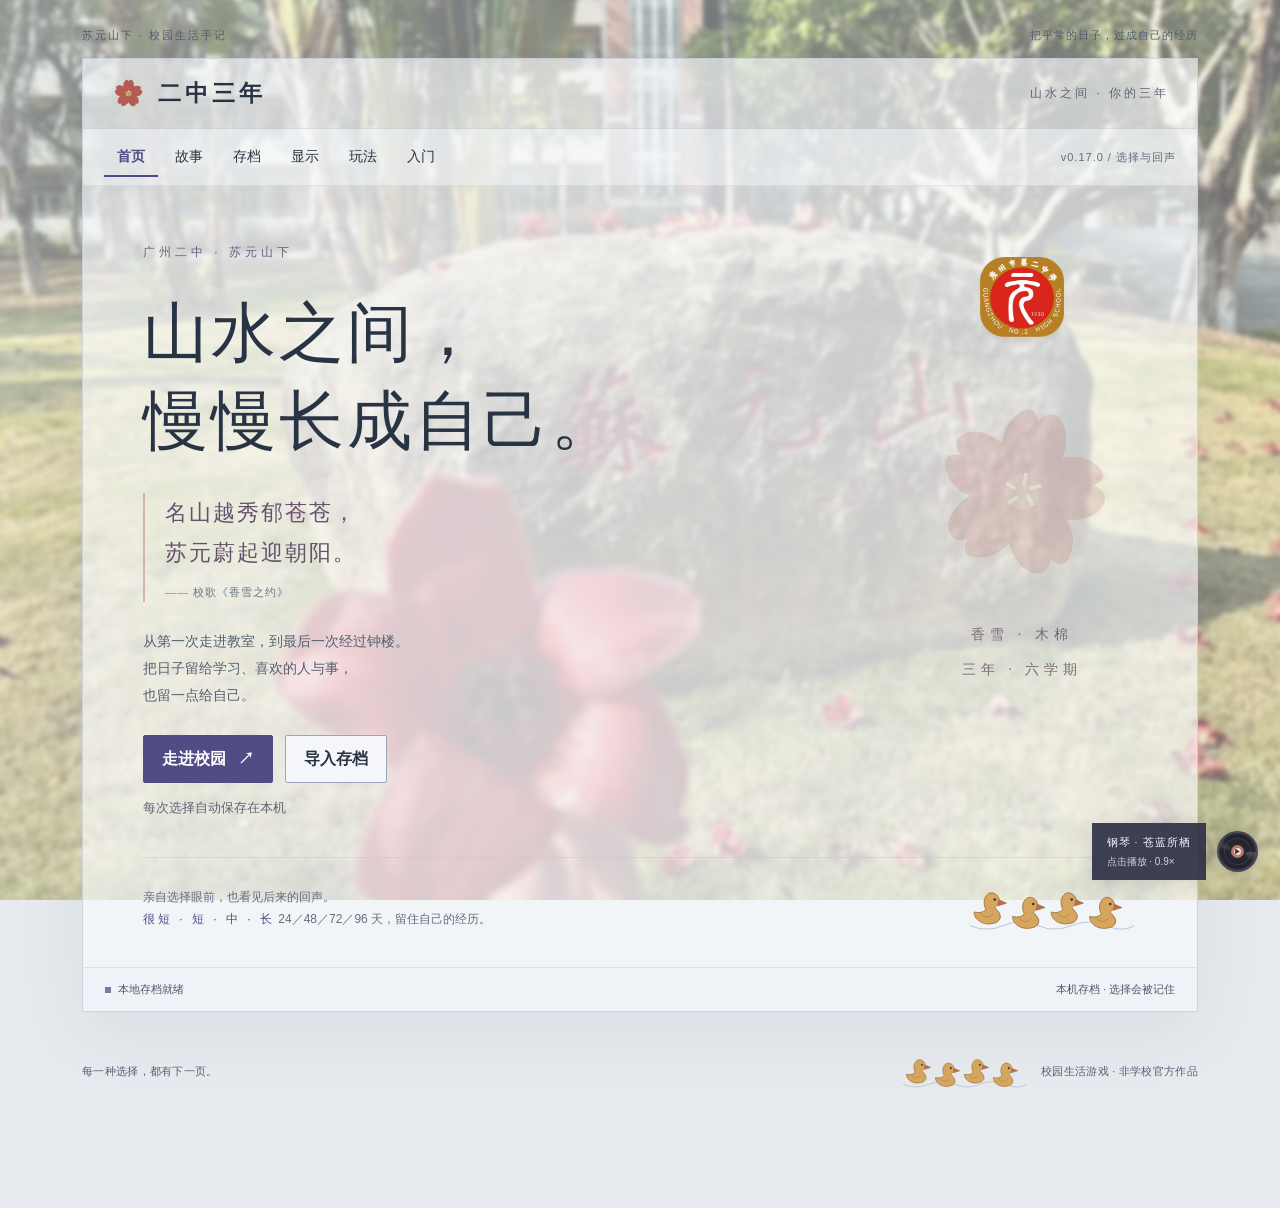
==== commit 792dddf1: "Publish v0.17.0 choices and consequences" ====
--- a/index.html
+++ b/index.html
@@ -7,8 +7,8 @@
     <meta name="description" content="在苏元山下走过自己的高中三年。校园影像、六学期与不同的人生片段，本地自动存档。" />
     <title>二中三年 · 苏元山下的校园手记</title>
     <link rel="icon" type="image/png" href="./assets/crest-DU6SDlyk.png" />
-    <script type="module" crossorigin src="./assets/index-I4eJQJw7.js"></script>
-    <link rel="stylesheet" crossorigin href="./assets/index-Cf_NW6Gp.css">
+    <script type="module" crossorigin src="./assets/index-DrdfOVZs.js"></script>
+    <link rel="stylesheet" crossorigin href="./assets/index-BgjWk4wW.css">
   </head>
   <body>
     <div id="app"><main class="boot"><h1>二中三年</h1><p id="boot-message">正在打开你的故事……</p></main></div>
@@ -22,28 +22,5 @@
       document.getElementById('reload-page').onclick = function () { location.reload(); };
       setTimeout(function () { if (!window.storyReady) document.getElementById('fatal-recovery').hidden = false; }, 15000);
     </script>
-    <!-- Umami: isolated from the game and loaded after normal page loading. -->
-    <script>
-      (() => {
-        function loadVisitStats() {
-          try {
-            if (document.getElementById('erzhong-visit-stats')) return;
-            const frame = document.createElement('iframe');
-            frame.id = 'erzhong-visit-stats';
-            frame.title = '匿名访问统计';
-            frame.hidden = true;
-            frame.tabIndex = -1;
-            frame.setAttribute('aria-hidden', 'true');
-            frame.sandbox = 'allow-scripts';
-            frame.referrerPolicy = 'no-referrer';
-            frame.src = './umami-frame.html';
-            document.body.appendChild(frame);
-          } catch {}
-        }
-        if (document.readyState === 'complete') loadVisitStats();
-        else window.addEventListener('load', loadVisitStats, { once: true });
-      })();
-    </script>
-    <!-- /Umami -->
   </body>
 </html>
--- a/assets/index-BgjWk4wW.css
+++ b/assets/index-BgjWk4wW.css
@@ -0,0 +1 @@
+.has-new-message{position:relative}.campus-message-dot{position:absolute;right:5px;top:5px;width:8px;height:8px;border-radius:50%;background:#bc344a;box-shadow:0 0 0 2px #fff8;pointer-events:none;animation:campus-message-hop 7s ease-in-out infinite}@keyframes campus-message-hop{0%,84%,to{transform:translateY(0)}88%{transform:translateY(-4px)}92%{transform:translateY(0)}96%{transform:translateY(-2px)}}.context-guide{max-width:min(560px,calc(100vw - 30px))}.context-guide p{font-size:var(--reading-size);line-height:1.85}.context-guide-list{display:grid;gap:10px;max-height:55vh;overflow:auto}.context-guide .dialog-actions{gap:10px}.context-guide .button{white-space:normal;max-width:100%}.feelings-note{border-left:3px solid #ad6470;padding:10px 14px;margin:12px 0 20px;background:#f5e9ef88;line-height:1.8}.feelings-note strong{color:#884255}.rule-version{font-size:12px;color:var(--muted);margin-left:8px}body.quiet .campus-message-dot{animation:none}@media(prefers-reduced-motion:reduce){.campus-message-dot{animation:none}}.impression-overview{border-bottom:1px solid #b8bed0;padding-bottom:1rem}.impression-overview h3{display:flex;align-items:baseline;gap:1rem;flex-wrap:wrap}.impression-overview h3 strong{font-size:2.25rem;color:#58517e}.impression-overview h3 small{font-size:.8rem;font-weight:400}.impression-sources{display:grid;grid-template-columns:1fr 1fr;gap:1.2rem;margin:1.4rem 0}.impression-sources article{padding:0 0 1rem;border-bottom:2px solid #c5b6c0}.impression-sources article>div,.impression-people article>div{display:flex;align-items:baseline;justify-content:space-between;gap:.7rem}.impression-sources h4,.impression-people h4{margin:.25rem 0}.impression-sources progress{width:100%;height:5px;accent-color:#975969}.impression-sources p,.impression-people p,.skill-guide p{line-height:1.75;color:#505665;font-size:.92rem}.impression-people article{padding:1rem 0;border-bottom:1px solid #c4c8d2}.skill-guide,.role-ability-guide{margin:1.2rem 0;border-top:1px solid #b8bed0;padding-top:1rem}.skill-guide summary,.role-ability-guide summary{font-weight:600;cursor:pointer;color:#57517e}.skill-guide-list{display:grid;grid-template-columns:1fr 1fr;gap:1rem}.skill-guide-list article{padding-bottom:1rem;border-bottom:1px solid #d3d5df}.skill-guide-list h4{margin:.8rem 0 .3rem}.skill-guide-list h4 span{font-size:.85rem;font-weight:400;margin-left:.6rem}.skill-guide-list small{color:#747584;line-height:1.7}.role-ability-guide p{display:flex;flex-direction:column;gap:.3rem;font-size:.85rem;line-height:1.7}.person-impression{margin:1rem 0;padding:1rem 0;border-block:1px solid #cac4d2;display:flex;flex-direction:column;gap:.5rem;color:#5c526d}.interaction-context{display:block;font-size:.8rem;line-height:1.6;color:#716276;margin-top:.4rem}@media(max-width:600px){.impression-sources,.skill-guide-list{grid-template-columns:1fr}.impression-people article>div{flex-wrap:wrap}}.impression-sources progress{border:0;background:#d3d2df}.impression-sources progress::-webkit-progress-bar{background:#d3d2df}.impression-sources progress::-webkit-progress-value{background:#975969}.impression-sources progress::-moz-progress-bar{background:#975969}.identity-setup{margin:2rem 0;padding:1.6rem 0;border-block:1px solid #aab1c6}.identity-setup h3{margin-top:1.5rem;font-size:1.05rem}.gender-options{display:flex;gap:.7rem}.gender-options .button{min-width:100px}.gender-options [aria-pressed=true]{background:#424d7c;color:#fff;border-color:#424d7c}.personality-options{display:grid;grid-template-columns:repeat(2,minmax(0,1fr));gap:12px}.personality-options .profile-option{text-align:left;min-width:0;line-height:1.65}.personality-options [aria-pressed=true]{border-color:#b64752;box-shadow:inset 4px 0 #b64752}.identity-summary{display:flex;gap:1rem;align-items:center;flex-wrap:wrap;margin:.8rem 0;color:#454861;font-size:.9rem}.identity-summary details{max-width:40rem}.identity-summary summary{cursor:pointer;text-decoration:underline;text-underline-offset:4px}.identity-summary p{margin:.4rem 0}.discipline-risk{display:block;color:#8a4356;font-size:.85rem;margin-top:.35rem}@media(max-width:600px){.personality-options{grid-template-columns:1fr}.identity-setup{padding-block:1rem}.gender-options .button{flex:1}}.identity-setup .gender-options .button[aria-pressed=true]{background:#424d7c;color:#fff;border-color:#424d7c}.connection-tabs{display:flex;gap:12px;margin:22px 0}.connection-tabs button{flex:1;text-align:left}.connection-tabs small{display:block;font-size:12px;margin-top:7px;color:#746689}.connection-person{border-top:2px solid #8b7b9f;padding-top:24px}.connection-heading{display:flex;justify-content:space-between;align-items:center;gap:20px}.connection-heading h3{font-size:30px;margin:8px 0}.connection-heading p{margin:8px 0}.connection-heading>strong{font-size:22px;color:#6d577e}.connection-heading small{font-size:12px;color:#73758b}.bond-steps{list-style:none;display:grid;grid-template-columns:repeat(4,1fr);padding:22px 0;gap:10px}.bond-steps li{padding-top:12px;border-top:3px solid #dad6df;display:flex;flex-direction:column;gap:7px}.bond-steps b{font-size:25px;color:#8c819c}.bond-steps .done{border-color:#aa6477}.bond-steps .current{border-color:#76648e}.bond-steps small{font-size:11px;color:#777286}.bond-steps span{font-size:14px}.bond-scene{border-left:3px solid #b37786;padding:6px 0 10px 24px;margin:24px 0}.bond-scene>p{line-height:1.9}.bond-scene .choice,.connection-daily .choice{display:flex;margin:12px 0;width:100%;text-align:left}.bond-scene .choice small,.connection-daily .choice small{display:block;font-size:12px;font-weight:400;line-height:1.8;margin:9px 0}.connection-places{display:flex;align-items:center;gap:14px;flex-wrap:wrap;padding:18px 0;border-block:1px solid #d0c9d9;font-size:13px}.connection-person details{margin-top:20px}.connection-person summary{cursor:pointer}.connection-memory{border-bottom:1px solid #d4cddd;padding:18px 0}.connection-memory time{font-size:12px;color:#777286}.connection-opportunities{display:flex;flex-wrap:wrap;gap:12px;align-items:center;padding:18px 0;border-block:1px solid #c9bfd4;margin:20px 0}.connection-opportunities>span{font-weight:600}.connection-opportunities small{flex-basis:100%;color:#777286}.compact-receipt{border-left:3px solid #9c7e9b;background:#efedf5bb;padding:17px 22px;margin:0 0 26px}.compact-receipt>span{display:block;font-size:12px;color:#767084;margin-bottom:8px}.compact-receipt>strong{font-size:18px}.compact-receipt p{font-size:var(--support-size);line-height:1.8;margin:10px 0}.compact-receipt>div{display:flex;flex-wrap:wrap;gap:10px;font-size:12px;color:#715a81}.compact-receipt .compact-receipt-notes{font-size:12px;color:#746383}.place-planning{display:grid;grid-template-columns:repeat(3,1fr);gap:15px;border-block:1px solid #ccc4d4;padding:20px 0;margin:20px 0}.place-planning>div{display:flex;flex-direction:column;gap:8px}.place-planning span{font-size:12px;color:#777286}.place-planning strong{font-size:21px;color:#66547d}.place-planning p{grid-column:1/-1;margin:0;font-size:13px;line-height:1.9}.pending-work{display:flex;flex-direction:column;gap:12px;padding:18px 22px;border-left:3px solid #b77a83;background:#f3e9edaa;margin:20px 0;font-size:var(--support-size)}@media(max-width:600px){.connection-heading{align-items:flex-start}.connection-heading h3{font-size:26px}.connection-heading>strong{font-size:18px}.connection-tabs{gap:7px}.connection-tabs button{padding:12px 8px}.bond-steps{gap:8px}.bond-steps span{font-size:12px}.bond-scene{padding-left:15px}.place-planning{gap:10px}.place-planning strong{font-size:18px}}.life-panel.connection-panel{max-height:none;overflow:visible}.connection-tabs [aria-pressed=true]{background:#e8e1ef;border-color:#7b698e;color:#58416e}.connection-tabs small{font-size:12px}.connection-tabs button{display:block;min-width:0;white-space:nowrap;text-align:center}.connection-tabs small{white-space:normal;line-height:1.5}.campus-notices{padding:18px clamp(16px,4vw,44px);border-bottom:1px solid #bdb6c9;background:#eeeaf4cc}.campus-notice{padding:15px 0;border-bottom:1px solid #c6c2d2;display:grid;grid-template-columns:1fr auto;gap:20px;color:#37435c}.campus-notice:last-child{border-bottom:0}.campus-notice time{font-size:11px;color:#76738b}.campus-notice h3{font:600 19px/1.5 var(--font-title,serif);margin:7px 0}.campus-notice p{font-size:var(--support-size);line-height:1.8;margin:0}.campus-notice-buttons{display:flex;flex-direction:column;justify-content:center;gap:12px}.notice-discipline{background:#f3e7eb;border-left:4px solid #a65d68;padding:15px}.notice-discipline h3{color:#934653}.unavailable-choices{border-top:1px dashed #bcb7cc;padding:16px 0;margin-top:20px;font-size:var(--support-size);color:#69728b}.unavailable-choices summary{cursor:pointer}.unavailable-choices ul{padding-left:20px;line-height:1.7}.unavailable-choices li{padding:10px 0}.unavailable-choices li span{display:block;font-size:12px}.campus-explore-link{display:flex;justify-content:space-between;align-items:center;gap:15px;padding:16px 0;border-top:1px solid #bfc3d2}.campus-place-purpose{font-size:var(--support-size);color:#5e537c;line-height:1.8}.campus-notices summary{padding:13px 0;font-size:var(--support-size)}@media(max-width:650px){.campus-notice{grid-template-columns:1fr;gap:10px}.campus-notice-buttons{flex-direction:row;justify-content:flex-start;flex-wrap:wrap}.campus-explore-link{align-items:flex-start;flex-direction:column}}:root{--desktop: #dce0ed;--surface: #f6f7fb;--ink: #24263d;--muted: #60667d;--accent: #4438a7;--line: #c0c5d7;--danger: #9c4057;--reading-size: 18px;--choice-size: 16px;--support-size: 14px;--detail-size: 13px;--subheading-size: 18px;--metric-size: 15px;color-scheme:light}body.reading-large{--reading-size: 23px;--choice-size: 20px;--support-size: 18px;--detail-size: 16px;--subheading-size: 21px;--metric-size: 18px}@media(max-width:650px){body.reading-large{--reading-size: 22px}}*{box-sizing:border-box}html{min-height:100%;scroll-behavior:auto}body{margin:0;color:var(--ink);font:16px/1.65 system-ui,-apple-system,Segoe UI,Microsoft YaHei,sans-serif;background:var(--desktop);background-image:radial-gradient(#b8bdd1 .75px,transparent .75px);background-size:8px 8px}button,input,select{font:inherit}button{cursor:pointer}button:disabled{cursor:not-allowed;opacity:.48}button,a,input,select{touch-action:manipulation}button:focus-visible,a:focus-visible,input:focus-visible,select:focus-visible{outline:3px solid var(--accent);outline-offset:4px}button{border-radius:0}button,input,select{color:inherit}a{color:var(--accent)}h1,h2,h3,p{margin:0}button .icon{pointer-events:none}.mono,.eyebrow,.key,.caption,.desktop-label,.window-title,.statusbar{font-family:Cascadia Mono,SFMono-Regular,Consolas,monospace}.desktop{max-width:1200px;margin:auto;padding:38px 34px 24px}.desktop-label{display:flex;justify-content:space-between;gap:16px;font-size:12px;letter-spacing:1.7px;margin-bottom:18px;color:#53596e}.desktop-label span:last-child{letter-spacing:1px}.window{background:var(--surface);border:2px solid var(--ink);box-shadow:7px 7px #aeb5ca}.titlebar{min-height:40px;display:flex;align-items:center;justify-content:space-between;padding:5px 10px;background:var(--accent);color:#fff;border-bottom:2px solid var(--ink)}.window-title{font-size:14px;font-weight:700;letter-spacing:1px;display:flex;gap:9px;align-items:center}.disk-mini{width:17px;height:18px;background:#e7e6f7;border:2px solid #202036;display:inline-block;box-shadow:inset 0 -6px #9498c9}.window-dots{display:flex;gap:5px}.window-dots i{font-style:normal;width:18px;height:18px;border:1px solid #1e1b38;background:#d9daea;color:#272435;font-size:14px;line-height:14px;text-align:center}.menubar{display:flex;justify-content:space-between;align-items:center;gap:10px;min-height:52px;background:#e9ebf2;border-bottom:1px solid var(--line);padding:6px 18px}.menulinks{display:flex;gap:4px;flex-wrap:wrap}.menu-button,.text-button{border:0;background:transparent;min-height:38px;padding:7px 10px}.menu-button:hover,.text-button:hover{background:#d8dcf0}.menu-button[aria-current=page]{background:#d1d6ed;color:#2f277e}.version{font-size:11px;color:var(--muted);white-space:nowrap}.view{min-height:555px}.home-layout{display:grid;grid-template-columns:minmax(0,1fr) 300px}.hero{padding:44px 46px 36px;border-right:1px solid var(--line);position:relative}.eyebrow{color:var(--accent);font-size:11px;letter-spacing:2px;text-transform:uppercase;display:flex;align-items:center;gap:9px;margin-bottom:25px}.square{display:inline-block;width:7px;height:7px;background:var(--accent)}.hero h1{font-size:clamp(38px,4.4vw,58px);line-height:1.23;letter-spacing:-2px;font-weight:800;margin-bottom:22px}.hero h1 em{font-style:normal;color:var(--accent)}.hero-description{color:var(--muted);max-width:32em;font-size:16px;line-height:1.9;margin-bottom:28px}.button{display:inline-flex;justify-content:center;align-items:center;gap:12px;min-height:46px;padding:10px 19px;border:1px solid var(--ink);background:#e4e7f0;box-shadow:2px 2px 0 var(--ink);font-weight:600;text-decoration:none;line-height:1.45}.button:hover:not(:disabled){background:#d9ddef}.button:active:not(:disabled){transform:translate(2px,2px);box-shadow:none}.button.primary{color:#fff;background:var(--accent)}.button.primary:hover:not(:disabled){background:#302a87}.button.danger{color:var(--danger);background:#fff4f5;border-color:var(--danger);box-shadow:2px 2px 0 var(--danger)}.button.compact{font-size:13px;min-height:38px;padding:7px 12px}.hero-actions{display:flex;flex-wrap:wrap;gap:16px;margin:0 0 20px}.save-inline{font-size:12px;color:var(--muted);min-height:23px}.home-side{background:#e8ebf5;padding:34px 24px 26px}.mini-title{font-size:11px;letter-spacing:1.5px;color:var(--muted);margin-bottom:17px}.floppy{display:block;width:170px;height:174px;margin:20px auto 28px;filter:drop-shadow(7px 7px 0 #c0c5dc)}.episode-name{font-size:20px;line-height:1.5;font-weight:700;margin-bottom:8px}.side-copy{font-size:13px;color:var(--muted);line-height:1.8}.side-meta{border-top:1px solid #b9bfd3;margin-top:24px;padding-top:14px;display:flex;justify-content:space-between;font-size:12px}.home-bottom{display:grid;grid-template-columns:repeat(3,1fr);border-top:1px solid var(--line);padding:22px 30px;gap:24px}.home-feature{display:flex;gap:12px}.feature-number{font:12px Consolas,monospace;color:var(--accent);padding-top:4px}.home-feature strong{display:block;font-size:13px;margin-bottom:3px}.home-feature p{font-size:12px;color:var(--muted);line-height:1.6}.statusbar{display:flex;justify-content:space-between;align-items:center;gap:8px;background:#e3e6ef;border-top:1px solid var(--line);padding:8px 15px;font-size:11px;color:#52576a}.statusbar .status{display:flex;align-items:center;gap:7px}.status-led{width:6px;height:6px;background:var(--accent)}.footer{margin-top:22px;display:flex;justify-content:space-between;gap:20px;color:#62677c;font-size:11px;letter-spacing:.3px}.game-layout{display:grid;grid-template-columns:215px minmax(0,1fr)}.sidebar{background:#e9ecf5;border-right:1px solid var(--line);padding:26px 22px}.phase-number{font-size:42px;line-height:1;color:#9da5c2;margin-bottom:10px;font-family:Consolas,monospace}.phase-label{font-size:13px;font-weight:700}.progress-label{font-size:11px;color:var(--muted);margin:8px 0 26px}.stat{margin:20px 0}.stat-label{display:flex;justify-content:space-between;font-size:13px}.stat-label b{font-family:Consolas,monospace;font-size:16px}.segments{display:flex;gap:3px;height:10px;margin-top:7px}.segments i{flex:1;background:#c8cddd}.segments i.filled{background:var(--accent)}.stat small{font-size:10px;color:var(--muted);display:block;margin-top:6px}.sidebar .text-button{margin-top:20px;width:100%;border-top:1px solid #b9bfd3;text-align:left;font-size:12px;padding-left:0}.scene{padding:34px 42px 36px;min-width:0}.scene-top{display:flex;justify-content:space-between;gap:10px;font-size:11px;color:var(--muted);margin-bottom:28px;letter-spacing:1px}.event-category{color:var(--accent);font-size:12px;display:flex;align-items:center;gap:8px;margin-bottom:13px}.scene h1{font-size:30px;line-height:1.5;letter-spacing:-.6px;margin-bottom:20px}.story{font-size:var(--reading-size);line-height:1.95;max-width:38em;color:#373b50;white-space:pre-line}.scene-divider{height:1px;background:var(--line);margin:29px 0 22px}.choose-caption{font-size:11px;color:var(--muted);letter-spacing:1px;margin-bottom:15px}.choices{display:grid;gap:12px}.choice{display:grid;grid-template-columns:30px 1fr 18px;align-items:start;gap:13px;border:1px solid #a9afc4;background:#fafbfe;padding:16px;text-align:left;min-height:75px;box-shadow:2px 2px #c7cde0;width:100%}.choice:hover:not(:disabled){border-color:var(--accent);background:#e9e9fc;box-shadow:2px 2px 0 var(--accent)}.choice:active:not(:disabled){transform:translate(2px,2px);box-shadow:none}.choice .key{display:grid;place-items:center;border:1px solid #a7aec4;width:27px;height:27px;font-size:12px;background:#eceff6;color:var(--accent)}.choice-label{display:block;font-size:15px;font-weight:600;line-height:1.65}.choice small{display:block;color:var(--muted);font-size:12px;margin-top:4px;line-height:1.6}.choice-arrow{color:var(--accent);padding-top:2px}.result-label{font-size:11px;letter-spacing:2px;color:var(--accent);margin:2px 0 18px}.result-choice{font-size:13px;color:var(--muted);border-left:3px solid #a6acd0;padding-left:12px;margin-bottom:21px}.changes{display:flex;flex-wrap:wrap;gap:9px;margin:22px 0 28px}.change{padding:5px 10px;border:1px solid #b4bbd4;background:#e9edf9;font-size:12px}.change.negative{color:#96495a;background:#faf0f3;border-color:#d9b9c4}.phase-intro{padding-top:10px}.chapter-mark{display:flex;align-items:center;gap:15px;margin:10px 0 30px;color:var(--accent)}.chapter-mark b{font:70px/1 Consolas,monospace;letter-spacing:-6px}.chapter-mark span{font-size:11px;line-height:1.8;letter-spacing:2px}.phase-intro .button{margin-top:35px}.sample-note{margin-top:30px;font-size:11px;color:#85899d}.ending-stamp{display:inline-block;border:2px solid var(--accent);padding:4px 11px;color:var(--accent);font:12px Consolas,monospace;letter-spacing:2px;transform:rotate(-3deg);margin-bottom:24px}.ending-actions{display:flex;gap:12px;flex-wrap:wrap;margin-top:24px}.panel-view{padding:32px 40px}.panel-view h1{font-size:27px;margin:0 0 8px}.panel-lead{color:var(--muted);font-size:14px;margin-bottom:26px}.saves-toolbar{display:flex;gap:12px;flex-wrap:wrap;margin-bottom:25px}.slot{border-top:1px solid var(--line);padding:18px 0;display:flex;gap:20px;justify-content:space-between;align-items:center}.slot-main{min-width:0}.slot h3{font-size:15px}.slot p,.slot small{display:block;font-size:12px;color:var(--muted)}.slot-actions{display:flex;gap:8px;flex-wrap:wrap;justify-content:flex-end}.slot-actions button{white-space:nowrap}.slot.empty{color:#72788e}.settings-row{padding:22px 0;border-top:1px solid var(--line);display:flex;gap:20px;justify-content:space-between;align-items:center}.settings-row p{font-size:12px;color:var(--muted)}select{background:#fff;border:1px solid var(--line);padding:8px 14px;min-height:44px}.about-copy{font-size:15px;line-height:1.9;max-width:650px}.about-copy p{margin:16px 0}.log-entry{border-top:1px solid var(--line);padding:20px 0}.log-entry h3{font-size:16px}.log-entry .log-time{font-size:11px;color:var(--muted);margin-bottom:5px}.log-entry .log-choice{font-size:13px;color:var(--accent);margin:8px 0}.log-entry p{font-size:14px;line-height:1.8}.log-entry .changes{margin:12px 0 0}.empty-state{padding:45px 10px;text-align:center;color:var(--muted)}.empty-state p{margin:12px 0}.notice{margin:0;padding:12px 20px;border-bottom:1px solid #a8afd0;background:#e9eafb;color:#38316f;font-size:13px;display:flex;align-items:center;gap:10px;justify-content:space-between;flex-wrap:wrap}.notice.error{background:#fff1f3;color:#853c50;border-color:#d8afbb}.notice p{flex:1;min-width:200px}.notice .actions{display:flex;flex-wrap:wrap;gap:8px}.sr-only{position:absolute;width:1px;height:1px;padding:0;margin:-1px;overflow:hidden;clip:rect(0,0,0,0);white-space:nowrap;border:0}.boot{max-width:600px;margin:15vh auto;padding:30px}.boot h1{font-size:32px}.boot p{margin-top:10px}dialog{border:2px solid var(--ink);padding:0;background:#f3f4f9;color:var(--ink);max-width:min(480px,calc(100vw - 30px));width:100%;box-shadow:7px 7px #292c4940}dialog::backdrop{background:#1a1f365c}dialog .dialog-title{background:var(--accent);color:#fff;font-size:13px;padding:7px 12px}dialog .dialog-body{padding:25px}dialog h2{font-size:23px;margin-bottom:14px}dialog p{font-size:14px;line-height:1.9;color:var(--muted)}dialog .dialog-actions{display:flex;justify-content:flex-end;flex-wrap:wrap;gap:13px;margin-top:25px}.quiet *{animation:none!important;transition:none!important}.content-placeholder{padding:20px}.notice button{flex-shrink:0}@media(min-width:1400px){.desktop{padding-top:6vh}.view{min-height:580px}.hero{padding-top:55px}}@media(max-width:850px){.desktop{padding:20px}.home-layout{grid-template-columns:minmax(0,1fr) 245px}.hero{padding:32px 28px}.home-side{padding:25px 20px}.hero h1{font-size:42px}.home-bottom{padding:20px;gap:16px}.game-layout{grid-template-columns:175px minmax(0,1fr)}.sidebar{padding:23px 16px}.scene{padding:27px}.scene h1{font-size:27px}}@media(max-width:650px){.desktop{padding:14px 10px 20px}.desktop-label{font-size:9px;letter-spacing:1px;margin:0 3px 10px}.desktop-label span:last-child{display:none}.window{box-shadow:4px 4px #aeb5ca}.window-title{font-size:12px}.titlebar{min-height:35px}.menubar{padding:5px 8px;min-height:47px}.menu-button{font-size:12px;padding:6px 9px;min-height:36px}.version{font-size:10px}.home-layout{display:block}.hero{border-right:0;padding:31px 23px 27px}.eyebrow{font-size:10px;letter-spacing:1.5px;margin-bottom:20px}.hero h1{font-size:43px;letter-spacing:-2px;margin-bottom:19px}.hero-description{font-size:14px;line-height:1.9;margin-bottom:25px}.hero-actions{gap:13px}.hero-actions .button{font-size:14px}.home-side{display:grid;grid-template-columns:90px 1fr;gap:0 21px;padding:23px;border-top:1px solid var(--line)}.home-side .mini-title{grid-column:1/-1;margin-bottom:14px}.floppy{width:83px;height:86px;margin:5px 0;grid-row:2/5}.episode-name{font-size:17px}.side-copy{font-size:12px}.side-meta{margin-top:12px;padding-top:10px;font-size:10px}.home-bottom{grid-template-columns:1fr;padding:19px 23px;gap:13px}.home-feature p{font-size:11px}.home-feature strong{font-size:12px}.view{min-height:480px}.footer{font-size:10px;display:block;padding:0 4px;line-height:2}.footer span{display:block}.statusbar{font-size:9px;padding:8px 9px;align-items:start}.statusbar>span:last-child{max-width:120px;text-align:right}.game-layout{display:flex;flex-direction:column}.sidebar{padding:15px 19px;border-right:0;border-bottom:1px solid var(--line);display:grid;grid-template-columns:repeat(3,minmax(0,1fr));gap:8px 14px}.phase-number{display:none}.phase-label{grid-column:1/3;font-size:12px}.progress-label{margin:0;text-align:right;font-size:10px}.stat{margin:0}.stat-label{font-size:11px}.stat-label b{font-size:14px}.segments{height:7px;gap:2px;margin-top:5px}.stat small,.sidebar .text-button{display:none}.scene{padding:25px 22px 30px}.scene-top{font-size:10px;margin-bottom:22px}.scene h1{font-size:25px;line-height:1.5;margin-bottom:18px}.story{font-size:var(--reading-size);line-height:1.9}.scene-divider{margin:23px 0 19px}.choice{padding:14px 12px;gap:10px;grid-template-columns:25px 1fr 12px}.choice .key{width:24px;height:24px}.choice-label{font-size:14px}.choice small{font-size:11px}.panel-view{padding:25px 20px}.slot{align-items:flex-start;flex-direction:column;gap:12px}.slot-actions{justify-content:flex-start}.slot-actions .button{font-size:12px}.settings-row{align-items:flex-start;flex-direction:column;gap:12px}.chapter-mark b{font-size:60px}.scene .button{font-size:14px}.notice{padding:12px;font-size:12px}.notice .button{font-size:11px}.notice p{min-width:160px}.phase-intro{padding-top:0}}@media(prefers-reduced-motion:reduce){*{scroll-behavior:auto!important;transition:none!important;animation:none!important}}.choice-group{display:grid;gap:5px}.choice-time{display:block;font-size:var(--support-size,14px);color:var(--accent);margin-top:6px;font-weight:600}.calculation-details{font-size:var(--support-size,14px);color:var(--muted);margin:5px 0 12px}.calculation-details summary{cursor:pointer;min-height:36px;display:list-item;padding:5px 2px}.calculation-details summary:focus-visible{outline:3px solid var(--accent);outline-offset:2px}.calculation-details .effect-notes{margin:8px 0;padding-left:20px}.study-readout{border-top:1px solid var(--line);border-bottom:1px solid var(--line);padding:13px 0;margin:14px 0;font-size:var(--support-size,14px)}.study-readout strong,.study-readout span{display:block}.study-readout span{font-size:var(--detail-size,13px);color:var(--muted);margin-top:5px}.metric-details article{border-top:1px solid var(--line);padding:17px 0}.metric-details h2{font-size:20px}.metric-details p{margin:8px 0}.font-preview-option small{display:block}.choice-label,.font-preview-option{font-size:var(--choice-size);line-height:1.65}.choice small,.result-choice,.panel-lead,.settings-row p,.slot p,.slot small,.about-copy,.metric-help,.metric-details,.rules-copy,.profile-summary,.target-summary,.goal-status,.effect-notes,.exam-report,.state-item small{font-size:var(--support-size);line-height:1.8}.hero-description,.side-copy{font-size:var(--support-size);line-height:1.85}.save-inline,.sample-note,.change,.log-entry .log-time,.home-feature p{font-size:var(--detail-size);line-height:1.75}.log-entry p{font-size:var(--reading-size);line-height:1.9}.log-entry .log-choice{font-size:var(--choice-size);line-height:1.7}.slot h3,.log-entry h3,.font-preview-title,.rules-copy h3,.exam-report h3{font-size:var(--subheading-size);line-height:1.6}.stat small{font-size:var(--detail-size);line-height:1.7}.stat-label,.state-item,.goal-item,.profile-option{font-size:var(--metric-size);line-height:1.7}dialog p{font-size:var(--support-size)}.font-preview{padding:22px 24px;margin:0 0 22px;border:1px solid var(--line);border-left:4px solid var(--accent);background:#fafbfe}.font-preview-title{display:block;margin-bottom:10px;color:var(--accent);font-weight:700}.font-preview .story{margin-bottom:16px}.font-preview-option{display:block;padding:12px 16px;border:1px solid #a9afc4;background:#eceef8;font-weight:600}.font-preview-option small{display:block;margin-top:5px;color:var(--muted);font-size:var(--support-size);font-weight:400;line-height:1.75}.game-layout.campus-layout{grid-template-columns:250px minmax(0,1fr)}.campus-sidebar{min-width:0;padding:24px 18px}.campus-sidebar .progress-label{margin-bottom:18px}.state-grid,.goal-grid,.profile-grid{display:grid;gap:12px}.state-grid{grid-template-columns:minmax(0,1fr);margin:18px 0}.state-item{min-width:0;padding:10px;border:1px solid #b5bdd5;background:#f5f6fb}.state-item .stat-label{align-items:baseline;gap:10px}.state-item .stat-label strong{font-size:var(--metric-size);line-height:1.5;white-space:nowrap}.state-item .stat-label b{font:700 20px/1.5 Consolas,monospace;color:var(--accent);font-variant-numeric:tabular-nums;white-space:nowrap}.state-item small{display:block;margin-top:4px;color:var(--muted);font-size:var(--detail-size)}.campus-dashboard{border-top:1px solid #b5bdd5;padding-top:13px;margin-top:15px}.campus-dashboard>summary,.metric-details>summary{cursor:pointer;padding:8px 0;color:var(--accent);font-size:var(--metric-size);font-weight:600;line-height:1.6;min-height:40px}.campus-dashboard>summary:focus-visible,.metric-details>summary:focus-visible{outline:3px solid var(--accent);outline-offset:3px}.campus-dashboard[open]>summary{margin-bottom:10px}.goal-item{min-width:0;padding-bottom:12px;border-bottom:1px solid #cbd0df}.goal-item>strong,.goal-item>b{color:#35305e}.goal-item p,.goal-item small,.goal-status{display:block;margin-top:6px;color:var(--muted);font-size:var(--detail-size);line-height:1.75}.goal-progress{display:block;width:100%;height:7px;margin:9px 0;border:0;border-radius:0;background:#c9cfe0;accent-color:var(--accent);overflow:hidden}.goal-progress>i,.goal-progress>span{display:block;height:100%;background:var(--accent)}.goal-progress::-webkit-progress-bar{background:#c9cfe0}.goal-progress::-webkit-progress-value{background:var(--accent)}.goal-progress::-moz-progress-bar{background:var(--accent)}.metric-help,.profile-summary,.target-summary{color:var(--muted);margin:12px 0;overflow-wrap:anywhere}.metric-details{border-top:1px solid var(--line);padding-top:7px;margin-top:15px;color:var(--muted)}.metric-details p+p,.rules-copy p+p{margin-top:12px}.rules-copy{max-width:54em}.rules-copy h2,.rules-copy h3{margin:24px 0 10px;color:var(--ink)}.rules-copy ul,.rules-copy ol,.effect-notes ul{padding-left:1.5em}.rules-copy li+li,.effect-notes li+li{margin-top:7px}.setup-form{max-width:830px}.setup-row{padding:24px 0;border-top:1px solid var(--line)}.setup-row>label,.setup-row>strong,.setup-row>legend,.setup-row>h2{display:block;margin-bottom:12px;font-size:var(--subheading-size);font-weight:700}.setup-row>p{font-size:var(--support-size);color:var(--muted);margin-bottom:15px}.setup-row input[type=text],.setup-row select{width:100%;max-width:420px;min-height:46px;border:1px solid #9da6c3;border-radius:0;padding:9px 12px;background:#fafbfe}.profile-grid{grid-template-columns:repeat(2,minmax(0,1fr))}.profile-option{display:block;min-width:0;padding:14px 16px;border:1px solid #adb5cd;background:#fafbfe;border-radius:0;text-align:left;cursor:pointer}.profile-option:hover{border-color:var(--accent);background:#efeffb}.profile-option:has(input:checked),.profile-option[aria-checked=true],.profile-option.selected{border-color:var(--accent);box-shadow:inset 3px 0 0 var(--accent);background:#e9e8f8}.profile-option input{accent-color:var(--accent);width:17px;height:17px;margin-right:6px;vertical-align:middle}.profile-option strong{font-size:var(--choice-size)}.profile-option small,.profile-option p{display:block;margin-top:8px;color:var(--muted);font-size:var(--support-size);line-height:1.75}.incident-banner{padding:13px 16px;margin-bottom:24px;border:1px solid var(--accent);border-left-width:5px;background:#e9e6f9;color:#39306c;font-size:var(--support-size);line-height:1.8}.incident-banner strong{display:block;margin-bottom:5px;font-size:var(--choice-size)}.effect-notes,.exam-report{margin:22px 0;border:1px solid #afb7d0;background:#edf0f8;padding:18px 20px}.effect-notes p+p,.exam-report p+p{margin-top:10px}.exam-report h3{margin-bottom:12px;color:var(--accent)}.exam-report dl{display:grid;grid-template-columns:minmax(0,1fr) auto;gap:8px 15px;margin:0}.exam-report dd{margin:0;color:var(--accent);font-weight:700;font-variant-numeric:tabular-nums}@media(max-width:850px){.game-layout.campus-layout{grid-template-columns:225px minmax(0,1fr)}.campus-sidebar{padding:20px 15px}}@media(max-width:650px){.campus-sidebar{display:block;padding:15px 18px}.campus-sidebar .phase-label,.campus-sidebar .progress-label{display:inline-block;margin:0 10px 5px 0;text-align:left}.campus-sidebar .state-grid{grid-template-columns:repeat(2,minmax(0,1fr));margin:12px 0 8px}.state-item{padding:9px 12px}.state-item .stat-label{flex-direction:column;align-items:flex-start;gap:2px}.state-item .stat-label b{font-size:clamp(16px,5vw,20px)}.campus-dashboard{margin-top:12px;padding-top:6px}.campus-sidebar .goal-grid{grid-template-columns:repeat(2,minmax(0,1fr));gap:14px}.campus-sidebar .metric-details{margin-top:10px}.font-preview{padding:18px 16px}.font-preview-option{padding:12px}.profile-grid{grid-template-columns:1fr}.effect-notes,.exam-report{padding:16px}.reading-large .campus-sidebar .goal-grid{grid-template-columns:1fr}}.profile-option[aria-pressed=true]{border-color:var(--accent);box-shadow:inset 3px 0 0 var(--accent);background:#e9e8f8}.profile-option>span{display:block;margin-top:8px;font-size:var(--support-size);line-height:1.75;color:var(--muted)}.life-activity-picker{display:grid;gap:10px;margin:16px 0 20px;font-size:var(--support-size);color:var(--muted)}.life-activity-picker select{width:100%;max-width:460px;min-width:0;min-height:44px;padding:10px;border:1px solid var(--line);background:var(--surface);color:var(--ink);font:inherit;font-size:var(--choice-size)}.life-shell{width:100%;min-width:0;color:var(--ink)}.life-shell *,.life-shell *:before,.life-shell *:after{box-sizing:border-box}.life-shell button,.life-shell input,.life-shell select,.life-shell progress{border-radius:0}.life-shell [hidden]{display:none!important}.life-topbar{display:flex;align-items:center;justify-content:space-between;flex-wrap:wrap;gap:14px 24px;padding:18px 30px;border-bottom:1px solid var(--line);background:#edf0f7}.life-topbar>:first-child{min-width:0;font-size:var(--detail-size);line-height:1.65;overflow-wrap:anywhere}.life-topbar>div>strong,.life-topbar>div>span{display:block}.life-topbar>div>strong{font-size:var(--metric-size)}.life-topbar>div>span{margin-top:3px;color:var(--muted)}.life-topbar .caption,.life-topbar small{color:var(--muted);font-size:var(--detail-size)}.life-panel-buttons{display:flex;flex-wrap:wrap;gap:8px;min-width:0}.life-shell button[data-panel]{display:inline-flex;align-items:center;justify-content:center;gap:7px;min-height:42px;padding:8px 14px;border:1px solid #a9b1ca;background:#f8f9fd;color:#423b79;font-size:var(--support-size);font-weight:600;line-height:1.4;text-align:center}.life-shell button[data-panel]:hover:not(:disabled){border-color:var(--accent);background:#e7e6f7}.life-shell button[data-panel][aria-expanded=true],.life-shell button[data-panel][aria-expanded=true]:hover:not(:disabled){border-color:var(--accent);background:var(--accent);color:#fff;box-shadow:2px 2px #29274e}.life-vitals{display:grid;grid-template-columns:repeat(4,minmax(0,1fr));border-bottom:1px solid var(--line);background:#f0f2f9}.life-vital{display:grid;grid-template-columns:minmax(0,1fr) auto;align-items:baseline;gap:2px 12px;min-width:0;padding:16px 22px;border-right:1px solid var(--line)}.life-vital:last-child{border-right:0}.life-vital>span{font-size:var(--metric-size);font-weight:600;line-height:1.6;overflow-wrap:anywhere}.life-vital>strong{font:700 27px/1.3 Consolas,Cascadia Mono,monospace;font-variant-numeric:tabular-nums;color:var(--accent);white-space:nowrap}.life-vital>strong>small{color:var(--muted);font:400 12px/1.4 Consolas,Cascadia Mono,monospace;white-space:nowrap}.reading-large .life-vital{grid-template-columns:minmax(0,1fr);gap:3px}.reading-large .life-vital>strong>small{font-size:14px}.life-vital>small{grid-column:1 / -1;color:var(--muted);font-size:var(--detail-size);line-height:1.5;overflow-wrap:anywhere}.life-body{display:block;min-width:0}.life-body>.life-scene{width:100%;max-width:940px;min-width:0;margin-inline:auto;padding:34px 42px 42px}.life-shell .story{max-width:42em;font-size:var(--reading-size);line-height:1.9;overflow-wrap:anywhere}.life-shell .choices{gap:12px}.life-shell .choice{min-width:0;grid-template-columns:28px minmax(0,1fr) 16px;padding:16px 18px}.life-shell .choice>span,.life-shell .choice-label{min-width:0;overflow-wrap:anywhere}.life-shell .choice-label{font-size:var(--choice-size)}.life-shell .choice small{font-size:var(--support-size);line-height:1.7}.life-shell .scene-top{flex-wrap:wrap;margin-bottom:22px;line-height:1.6}.life-shell .scene h1{overflow-wrap:anywhere}.life-panel{position:relative;width:calc(100% - 60px);max-width:1050px;min-width:0;max-height:70vh;max-height:min(70dvh,740px);margin:24px auto 0;padding:0 24px 24px;border:1px solid #9da6c2;background:#fafbfe;box-shadow:3px 3px #c3c9df;overflow:auto;overscroll-behavior:contain;scrollbar-gutter:stable;scroll-padding-block:80px 20px}.life-panel-head{position:sticky;top:0;z-index:1;display:flex;align-items:center;justify-content:space-between;gap:14px;margin:0 -24px 20px;padding:14px 24px;border-bottom:1px solid var(--line);background:#e9ecf6}.life-panel-head h2{min-width:0;margin:0;color:#38316e;font-size:var(--subheading-size);line-height:1.5;overflow-wrap:anywhere}.life-panel-head>button{flex:0 0 auto;min-width:44px;min-height:44px;padding:7px 12px;border:1px solid #a6aec6;background:#f9faff;color:var(--accent);font-size:var(--support-size);line-height:1.5}.life-panel-head>button:hover:not(:disabled){background:#dddff1;border-color:var(--accent)}.life-grid{display:grid;grid-template-columns:repeat(3,minmax(0,1fr));gap:14px;min-width:0;margin-block:16px}.life-item{min-width:0;padding:16px;border:1px solid #c0c7da;background:#f2f4fa;font-size:var(--support-size);line-height:1.75;overflow-wrap:anywhere}.life-item h3,.life-item>strong{display:block;margin:0 0 7px;color:#38345d;font-size:var(--choice-size);font-weight:700;line-height:1.6}.life-item p+p{margin-top:7px}.life-item small{display:block;margin-top:6px;color:var(--muted);font-size:var(--detail-size);line-height:1.7}.life-item dl{display:grid;grid-template-columns:minmax(0,1fr) auto;gap:5px 12px;margin:10px 0 0;font-size:var(--detail-size)}.life-item dd{margin:0;color:#433986;font-weight:600;font-variant-numeric:tabular-nums}.life-item details{margin-top:13px;border-top:1px solid var(--line)}.life-item details>summary{min-height:42px;padding:10px 0;color:var(--accent);cursor:pointer}.life-item details>summary:focus-visible{outline:3px solid var(--accent);outline-offset:2px}.life-item details>ul,.life-panel>ol{margin:8px 0 14px;padding-left:1.4em;font-size:var(--support-size);line-height:1.75}.life-item details li+li,.life-panel>ol li+li{margin-top:10px}.life-item details>p{margin:4px 0 12px}.life-exam{margin-top:24px;font-size:var(--support-size);line-height:1.8}.life-exam>h3{margin-bottom:8px;font-size:var(--subheading-size);line-height:1.6}.life-meter{display:block;width:100%;height:7px;margin:10px 0;padding:0;border:0;border-radius:0;background:#d0d5e5;accent-color:var(--accent);overflow:hidden}.life-meter>span,.life-meter>i,.life-meter>b{display:block;height:100%;max-width:100%;background:var(--accent)}.life-meter::-webkit-progress-bar{background:#d0d5e5}.life-meter::-webkit-progress-value{background:var(--accent)}.life-meter::-moz-progress-bar{background:var(--accent)}.life-tabs{display:flex;flex-wrap:wrap;gap:8px;margin:15px 0 18px}.life-tabs button,.life-tabs label{min-width:0;min-height:42px;padding:8px 14px;border:1px solid #b0b8cf;background:#f6f7fc;font-size:var(--support-size);line-height:1.55;overflow-wrap:anywhere}.life-tabs [aria-selected=true],.life-tabs [aria-pressed=true],.life-tabs .selected{border-color:var(--accent);background:#e5e4f6;color:#3c318e;box-shadow:inset 0 -2px 0 var(--accent)}.life-selection{min-width:0;margin:18px 0;padding:18px 20px;border:1px solid #b5bed6;background:#edf0f9;font-size:var(--support-size);line-height:1.75}.life-selection h3,.life-selection legend,.life-selection>strong{font-size:var(--choice-size);font-weight:700;line-height:1.6}.life-selection>p,.life-selection>small{display:block;margin-top:8px;font-size:var(--support-size);color:var(--muted);line-height:1.75}.life-selection fieldset{min-width:0;min-inline-size:0;margin:20px 0;padding:14px 16px 12px;border:1px solid #adb7d2;background:#f7f8fc}.life-selection fieldset>legend{max-width:100%;padding:0 7px;color:#42396f;white-space:normal}.life-selection .subject-options{grid-template-columns:repeat(2,minmax(0,1fr))}.subject-options{display:grid;grid-template-columns:repeat(3,minmax(0,1fr));gap:8px;margin:14px 0}.subject-options label{display:flex;align-items:center;gap:8px;min-width:0;min-height:44px;padding:9px 11px;border:1px solid #bdc5db;background:#fafbfe;cursor:pointer;font-size:var(--support-size);line-height:1.5;overflow-wrap:anywhere}.subject-options label:has(input:checked){border-color:var(--accent);background:#e7e5f8;color:#3c3280}.subject-options input{flex:0 0 auto;width:18px;height:18px;margin:0;accent-color:var(--accent)}.subject-options input:disabled{cursor:not-allowed}.life-class-info{margin:15px 0;padding:13px 16px;border-left:3px solid #8e88bb;background:#eceef7;color:#4d526b;font-size:var(--support-size);line-height:1.8;overflow-wrap:anywhere}.life-class-info p+p{margin-top:8px}.life-recap{margin:24px 0;padding:22px;border:1px solid #b5bdd4;background:#edf0f8;font-size:var(--support-size);line-height:1.8;overflow-wrap:anywhere}.life-recap h2,.life-recap h3{margin:0 0 12px;font-size:var(--subheading-size);line-height:1.6}.life-recap p+p{margin-top:12px}.life-recap ul,.life-recap ol{margin:12px 0;padding-left:1.4em}.life-recap li+li{margin-top:8px}.life-illness{margin:0 0 22px;padding:14px 18px;border:1px solid #b89db7;border-left:4px solid #8a557a;background:#f1eaf2;color:#744a6c;font-size:var(--support-size);line-height:1.8;overflow-wrap:anywhere}.life-illness strong{font-size:var(--choice-size)}.life-choice-group+.life-choice-group{margin-top:26px}.life-choice-heading{display:flex;align-items:baseline;gap:10px;flex-wrap:wrap;margin:23px 0 12px;padding-bottom:8px;border-bottom:1px solid var(--line);color:#494365;font-size:var(--support-size);font-weight:600;line-height:1.6}.life-choice-heading small{color:var(--muted);font-size:var(--detail-size);font-weight:400}.life-shell .life-selection .button,.life-shell .ending-actions .button{max-width:100%;white-space:normal;overflow-wrap:anywhere}@media(max-width:950px){.life-vital{padding:15px 16px;gap:2px 8px}.life-vital>strong{font-size:24px}.life-grid{grid-template-columns:repeat(2,minmax(0,1fr))}}@media(max-width:650px){.life-topbar{display:block;padding:15px 18px}.life-panel-buttons{display:grid;grid-template-columns:repeat(2,minmax(0,1fr));gap:8px;margin-top:12px}.life-shell button[data-panel]{width:100%;min-width:0;min-height:42px;padding:8px 10px}.life-vitals{grid-template-columns:repeat(2,minmax(0,1fr))}.life-vital{padding:12px 16px}.life-vital:nth-child(2n){border-right:0}.life-vital:nth-child(-n+2){border-bottom:1px solid var(--line)}.life-vital>strong{font-size:23px}.life-body>.life-scene{padding:26px 20px 32px}.life-shell .scene-top{margin-bottom:18px;font-size:11px}.life-shell .choice{grid-template-columns:24px minmax(0,1fr) 12px;gap:10px;padding:14px 12px}.life-panel{width:calc(100% - 28px);max-height:68vh;max-height:68dvh;margin-top:18px;padding:0 16px 18px}.life-panel-head{gap:10px;margin:0 -16px 16px;padding:10px 16px}.life-panel-head>button{padding:7px 9px}.life-grid{grid-template-columns:minmax(0,1fr);gap:12px}.life-item{padding:15px}.life-selection,.life-recap{padding:16px}.life-selection fieldset{padding:12px 10px 10px}.subject-options{grid-template-columns:repeat(2,minmax(0,1fr))}.subject-options label{gap:7px;padding:8px}.life-class-info,.life-illness{padding:12px 14px}.life-tabs{gap:7px}.life-tabs button,.life-tabs label{padding:8px 11px}}@media(max-width:400px){.life-vital{grid-template-columns:minmax(0,1fr);gap:2px;padding:10px 14px}.life-vital>strong{font-size:24px}}@media(max-width:360px){.life-body>.life-scene{padding-inline:16px}.life-shell .choice{grid-template-columns:22px minmax(0,1fr);gap:9px}.life-shell .choice-arrow{display:none}.life-selection{padding:13px}}.day-calendar{display:grid;grid-template-columns:minmax(170px,1fr) minmax(0,3fr);align-items:center;gap:12px 24px;min-width:0;padding:16px 30px;border-bottom:1px solid var(--line);background:#f1f3fa;font-size:var(--detail-size);line-height:1.65}.day-calendar>:first-child{min-width:0}.day-calendar>:first-child>strong,.day-calendar>:first-child>span,.day-calendar>:first-child>small{display:block}.day-calendar>:first-child>strong{color:#38316e;font-size:var(--metric-size);line-height:1.6}.day-calendar>:first-child>span,.day-calendar>:first-child>small{color:var(--muted);font-size:var(--detail-size)}.school-timeline{display:flex;gap:5px;min-width:0;margin:0;padding:0;list-style:none}.school-term{flex:1 1 0;min-width:0;padding:7px 8px;border:1px solid #bdc5da;border-bottom:3px solid #bac1d6;background:#e9edf6;color:#666e85;font-size:var(--detail-size);line-height:1.55;text-align:center;overflow-wrap:anywhere}.school-term>strong,.school-term>span,.school-term>small{display:block}.school-term>small{margin-top:2px;font-size:max(11px,calc(var(--detail-size) - 2px));line-height:1.5}.school-term.complete,.school-term.completed,.school-term.done,.school-term[data-state=complete],.school-term[data-state=completed]{border-bottom-color:#8d86ba;background:#e2e3f3;color:#59517d}.school-term.current,.school-term[aria-current]:not([aria-current=false]){border-color:var(--accent);border-bottom-width:3px;background:#e2def7;color:#3f318b;font-weight:700}.school-progress{display:block;grid-column:1 / -1;width:100%;height:5px;margin:0;border:0;border-radius:0;background:#cbd1e1;accent-color:var(--accent);overflow:hidden}.school-progress>span,.school-progress>i,.school-progress>b{display:block;height:100%;max-width:100%;background:var(--accent)}.school-progress::-webkit-progress-bar{background:#cbd1e1}.school-progress::-webkit-progress-value{background:var(--accent)}.school-progress::-moz-progress-bar{background:var(--accent)}.day-budget{margin:0 0 22px;padding:16px 18px;border:1px solid #b9c1d8;background:#edf0f8;font-size:var(--support-size);line-height:1.7}.day-budget>strong,.day-budget h2,.day-budget h3{font-size:var(--choice-size);line-height:1.6}.day-budget p,.day-budget small,.day-budget-labels{color:#5a6179;font-size:var(--detail-size);line-height:1.65}.day-budget-labels{display:flex;flex-wrap:wrap;justify-content:space-between;gap:5px 16px}.day-shell .story+.day-budget{margin-top:20px}.day-budget .day-sleep-preview{margin:12px 0 0;padding:10px 12px;font-size:var(--detail-size)}.day-budget-bar{display:flex;width:100%;height:13px;margin:12px 0 10px;border:1px solid #aeb8d0;background:#dbe0ed;overflow:hidden}.day-budget-bar>*{display:block;min-width:0;height:100%;flex-shrink:1}.day-budget-bar>.fixed{background:#929dbb}.day-budget-bar>.spent{background:var(--accent)}.day-budget-bar>.sleep{background:#b5a8dc}.day-budget-bar>*+*{border-left:1px solid #f0f2f8}.day-planner{display:flex;align-items:center;justify-content:space-between;flex-wrap:wrap;gap:12px 18px;margin:24px 0 14px}.day-planner h2,.day-planner h3,.day-planner>strong{min-width:0;margin:0;font-size:var(--subheading-size);line-height:1.65}.day-planner p,.day-planner small{color:var(--muted);font-size:var(--detail-size);line-height:1.7}.day-planner>.button{max-width:100%;font-size:var(--support-size);white-space:normal}.day-planner>.day-options{flex-basis:100%}.day-sleep-preview{margin:12px 0 20px;padding:12px 15px;border-left:3px solid #9185bb;background:#eeebf7;color:#534a70;font-size:var(--support-size);line-height:1.75}.day-sleep-preview strong{color:#45387c;font-variant-numeric:tabular-nums}.day-options{display:grid;grid-template-columns:repeat(2,minmax(0,1fr));align-items:stretch;gap:12px;min-width:0}.day-option{display:flex;flex-direction:column;min-width:0;border:1px solid #a9b2cb;background:#fafbfe;box-shadow:2px 2px #c7cde0}.life-shell .day-options .choice{min-width:0;min-height:98px;height:auto;grid-template-columns:minmax(0,1fr) 14px;gap:10px;padding:14px;border:0;background:transparent;box-shadow:none}.life-shell .day-options .choice:hover:not(:disabled){background:#e9e9fc;box-shadow:none}.life-shell .day-options .choice:active:not(:disabled){transform:none;box-shadow:inset 0 0 0 2px var(--accent)}.life-shell .day-options .choice-label{font-size:var(--choice-size);line-height:1.6}.life-shell .day-options .choice small{font-size:var(--detail-size);line-height:1.65}.day-options .day-cost{display:block;margin-top:7px;padding:4px 7px;background:#eceaf7;color:#453c8c;font-size:var(--detail-size);font-weight:700;line-height:1.7;font-variant-numeric:tabular-nums}.day-options details{min-width:0;margin:auto 0 0;padding:3px 14px 5px;border-top:1px solid #ccd1e0;color:var(--muted);font-size:var(--detail-size);line-height:1.75;overflow-wrap:anywhere}.day-options .choice>details{grid-column:1 / -1}.day-options summary{min-height:36px;padding:6px 0;color:#655c89;cursor:pointer}.day-options summary:focus-visible{outline:3px solid var(--accent);outline-offset:2px}.day-options details p+p{margin-top:7px}.day-options details[open]{padding-bottom:14px}.calculation-details{margin:18px 0;padding-top:6px;border-top:1px solid var(--line);font-size:var(--support-size);line-height:1.8}.calculation-details>summary{min-height:44px;padding:9px 0;color:var(--accent);font-size:var(--detail-size);cursor:pointer}.calculation-details>summary:focus-visible{outline:3px solid var(--accent);outline-offset:2px}.calculation-details>.changes{margin:10px 0 14px}.calculation-details>p{margin-top:8px;font-size:var(--support-size);line-height:1.8}.day-receipt{margin:20px 0;padding:18px 20px;border:1px solid #b2bcd5;border-left:4px solid #8178b0;background:#edf0f8;font-size:var(--support-size);line-height:1.8;overflow-wrap:anywhere}.day-receipt h2,.day-receipt h3{margin:0 0 10px;font-size:var(--subheading-size);line-height:1.6}.day-receipt p+p{margin-top:10px}.day-receipt>strong,.day-receipt>span{display:block}.day-receipt>span{margin-top:5px;color:var(--muted);font-size:var(--detail-size)}.day-log{margin-top:22px;padding-top:15px;border-top:1px solid var(--line);font-size:var(--support-size);line-height:1.8;overflow-wrap:anywhere}.day-log h2,.day-log h3{margin:0 0 10px;font-size:var(--subheading-size)}.day-log ol,.day-log ul,.day-receipt ol,.day-receipt ul{margin:10px 0;padding-left:1.5em}.day-log li+li,.day-receipt li+li{margin-top:8px}.day-log small{color:var(--muted);font-size:var(--detail-size)}ol.day-log,ul.day-log{padding-left:1.5em}.day-log>li>span{display:block;color:var(--muted);font-size:var(--detail-size)}.restart-policy{min-width:0;min-inline-size:0;margin:22px 0;padding:18px;border:1px solid #afb9d2;background:#eef0f7;font-size:var(--support-size);line-height:1.75}.restart-policy legend,.restart-policy>h2,.restart-policy>h3{margin:0 0 12px;padding-inline:5px;color:#403860;font-size:var(--subheading-size);font-weight:700;line-height:1.6}.restart-policy legend{max-width:100%;white-space:normal}.restart-policy label{display:flex;align-items:flex-start;gap:10px;min-width:0;min-height:46px;margin-top:10px;padding:11px 13px;border:1px solid #bec6da;background:#fafbfe;cursor:pointer;overflow-wrap:anywhere}.restart-policy label:has(input:checked){border-color:var(--accent);background:#e7e5f5;box-shadow:inset 3px 0 0 var(--accent)}.restart-policy input[type=radio]{flex:0 0 auto;width:18px;height:18px;margin:4px 0 0;accent-color:var(--accent)}.restart-policy label>span{flex:1;min-width:0}.restart-policy label strong,.restart-policy label small{display:block}.restart-policy label small,.restart-policy>p{color:var(--muted);font-size:var(--detail-size);line-height:1.75}.save-delete,.button.save-delete,.button.clear-saves{border:1px solid #a07788;border-radius:0;background:#f5eef2;color:#843b59;box-shadow:2px 2px #98667b;font-size:var(--support-size)}.button.save-delete:hover:not(:disabled),.button.clear-saves:hover:not(:disabled),.save-delete:hover:not(:disabled){border-color:#843b59;background:#eee0e7}div.clear-saves{margin-top:26px;padding:18px 20px;border-top:1px solid #bda8b6;background:#f3f0f6;color:#615064;font-size:var(--support-size);line-height:1.8}div.clear-saves>p{margin-bottom:14px;overflow-wrap:anywhere}div.clear-saves>.button{max-width:100%;white-space:normal}@media(max-width:850px){.day-calendar{grid-template-columns:minmax(145px,1fr) minmax(0,3fr);gap:10px 14px;padding-inline:20px}.school-term{padding-inline:5px}.reading-large .day-calendar{grid-template-columns:minmax(0,1fr)}}@media(max-width:650px){.day-calendar{grid-template-columns:minmax(0,1fr);gap:10px;padding:13px 18px}.school-timeline{display:grid;grid-template-columns:repeat(3,minmax(0,1fr));gap:5px}.school-term{padding:6px}.day-budget{padding:14px;margin-bottom:18px}.day-budget-labels{gap:5px 12px}.day-options{grid-template-columns:minmax(0,1fr);gap:11px}.life-shell .day-options .choice{padding:13px 12px}.day-planner{align-items:flex-start;gap:10px;margin-top:21px}.day-sleep-preview{padding:11px 13px}.day-receipt,.restart-policy,div.clear-saves{padding:15px}.restart-policy label{gap:9px;padding:10px}}@media(max-width:360px){.day-calendar{padding-inline:14px}.life-shell .day-options .choice{grid-template-columns:minmax(0,1fr);gap:9px}.day-planner>.button{width:100%}}.school-clockbar{display:grid;grid-template-columns:minmax(130px,.75fr) minmax(0,2fr) minmax(140px,auto);grid-template-areas:"clock current conduct";align-items:center;gap:18px;min-width:0;padding:16px 30px;border-bottom:1px solid var(--line);background:#eceff8}.school-clock{grid-area:clock;min-width:0}.school-clock time,.school-clock>strong{display:block;color:#392d88;font:700 34px/1.15 Consolas,Cascadia Mono,monospace;font-variant-numeric:tabular-nums;letter-spacing:.5px;white-space:nowrap}.school-clock>span,.school-clock>small{display:block;margin-top:5px;color:var(--muted);font-size:var(--detail-size);line-height:1.5}.school-current{grid-area:current;min-width:0;padding-left:18px;border-left:3px solid #9690c4;font-size:var(--support-size);line-height:1.65;overflow-wrap:anywhere}.school-current>strong,.school-current>span,.school-current>small{display:block}.school-current>strong{color:#373153;font-size:var(--choice-size)}.school-current>small,.school-current>time{color:var(--muted);font-size:var(--detail-size);line-height:1.65;font-variant-numeric:tabular-nums}.conduct-badge{--conduct-ink: #443878;--conduct-line: #a9a4c8;--conduct-bg: #e8e5f4;grid-area:conduct;min-width:0;padding:10px 14px;border:1px solid var(--conduct-line);background:var(--conduct-bg);color:var(--conduct-ink);font-size:var(--detail-size);line-height:1.6;text-align:center}.conduct-badge strong{display:inline-block;font-size:var(--choice-size);line-height:1.5;font-variant-numeric:tabular-nums}.conduct-badge>small,.conduct-badge>span{display:block;font-size:var(--detail-size);line-height:1.5}.conduct-badge small{font-weight:400}.school-shell .school-clockbar .conduct-badge{display:block;min-height:0;padding:10px 14px;border-color:var(--conduct-line);background:var(--conduct-bg);color:var(--conduct-ink);font-size:var(--detail-size);font-weight:400}.school-shell .school-clockbar button.conduct-badge:hover:not(:disabled){border-color:var(--conduct-line);background:var(--conduct-bg);color:var(--conduct-ink);box-shadow:0 0 0 1px var(--conduct-line)}.conduct-warning{--conduct-ink: #873c60;--conduct-line: #b58b9f;--conduct-bg: #f1e7ee;color:#873c60}.conduct-suspended{--conduct-ink: #782c48;--conduct-line: #a36982;--conduct-bg: #eedde7;color:#782c48}.conduct-badge.conduct-suspended{box-shadow:inset 0 -3px #a36982}.timetable-list{margin:18px 0;padding:0;border-top:1px solid #bcc4d9;list-style:none}.timetable-row{display:grid;grid-template-columns:minmax(100px,.9fr) minmax(90px,.8fr) minmax(0,1.1fr) minmax(0,1.5fr);align-items:baseline;gap:7px 14px;min-width:0;padding:12px 14px;border-bottom:1px solid #c5ccdf;border-left:3px solid transparent;background:#f6f7fb;font-size:var(--support-size);line-height:1.65;overflow-wrap:anywhere}.timetable-row>*{min-width:0}.timetable-row time{color:#59627e;font-size:var(--detail-size);font-variant-numeric:tabular-nums;white-space:nowrap}.timetable-row strong,.timetable-row .subject{font-weight:600}.timetable-row small,.timetable-row .note{color:var(--muted);font-size:var(--detail-size);line-height:1.65}.timetable-row.past{color:#72788c;background:#eef0f6}.timetable-row.past time{color:#72788c}.timetable-row.current,.timetable-row[aria-current]:not([aria-current=false]){border-left-color:var(--accent);background:#e8e5f8;color:#3c3278}.timetable-row.current time,.timetable-row[aria-current]:not([aria-current=false]) time{color:#45368f;font-weight:700}.discipline-summary{margin:16px 0 20px;padding:15px 18px;border:1px solid #b4bcd6;border-left:4px solid #958abf;background:#eeecf7;color:#4f456f;font-size:var(--support-size);line-height:1.8;overflow-wrap:anywhere}.discipline-summary strong{color:inherit;font-size:var(--choice-size);font-variant-numeric:tabular-nums}.discipline-summary p+p{margin-top:8px}.discipline-summary.conduct-warning,.discipline-summary.conduct-suspended{border-color:var(--conduct-line);background:var(--conduct-bg);color:var(--conduct-ink)}.discipline-rules{min-width:0;margin:20px 0;font-size:var(--support-size);line-height:1.75}.discipline-rules h3{margin:0 0 12px;font-size:var(--subheading-size);line-height:1.6}.discipline-rules table,table.discipline-rules{width:100%;table-layout:fixed;border-collapse:collapse;border:1px solid #b8c0d6;background:#f8f9fd}.discipline-rules th,.discipline-rules td{padding:10px 12px;border:1px solid #c2c9dc;text-align:left;vertical-align:top;font-size:var(--support-size);line-height:1.75;overflow-wrap:anywhere}.discipline-rules th{background:#e8ebf5;color:#494365;font-weight:600}.discipline-rules th:first-child,.discipline-rules td:first-child{width:32%}.discipline-rules th:nth-child(2),.discipline-rules td:nth-child(2){width:18%;font-variant-numeric:tabular-nums}.discipline-records{margin:18px 0;padding:0;font-size:var(--support-size);line-height:1.8;list-style:none}.discipline-records>li,.discipline-records>article{padding:13px 0;border-top:1px solid var(--line);overflow-wrap:anywhere}.discipline-records strong{color:#5d3e60;font-weight:600}.discipline-records time,.discipline-records small{display:block;margin-top:4px;color:var(--muted);font-size:var(--detail-size);line-height:1.65}.school-action-receipt{display:flex;align-items:baseline;justify-content:space-between;flex-wrap:wrap;gap:7px 18px;margin:20px 0;padding:15px 18px;border:1px solid #b5bed5;border-left:4px solid #8f83bb;background:#eeedf7;font-size:var(--support-size);line-height:1.75;overflow-wrap:anywhere}.school-action-receipt strong,.school-action-receipt time{color:#45378d;font-weight:700;font-variant-numeric:tabular-nums}.school-action-receipt>strong{flex:1 1 100%;min-width:0}.school-action-receipt>time{white-space:nowrap}.school-action-receipt>span{color:var(--muted);font-size:var(--detail-size)}.school-action-receipt small{color:var(--muted);font-size:var(--detail-size)}.discipline-cost,.day-options .discipline-cost{display:inline-block;margin-top:6px;padding:3px 7px;border:1px solid #ceb3c3;background:#f3eaf0;color:#8d3d62;font-size:var(--detail-size);font-weight:600;line-height:1.65;font-variant-numeric:tabular-nums;overflow-wrap:anywhere}.discipline-cost.none,.discipline-cost.legal,.discipline-cost[data-cost="0"]{border-color:#bbc3d7;background:#edf0f7;color:#60647e;font-weight:400}.overtime-note{margin:14px 0;padding:12px 15px;border-left:3px solid #9d82ab;background:#f0eaf4;color:#745476;font-size:var(--support-size);line-height:1.8;overflow-wrap:anywhere}.overtime-note.conduct-warning,.overtime-note.conduct-suspended{border-left-color:var(--conduct-line);background:var(--conduct-bg);color:var(--conduct-ink)}.school-shell .story+.day-options{margin-top:22px}@media(max-width:850px){.school-clockbar{grid-template-columns:minmax(115px,.75fr) minmax(0,2fr) minmax(125px,auto);gap:14px;padding-inline:20px}.school-clock time,.school-clock>strong{font-size:31px}.timetable-row{grid-template-columns:minmax(96px,.8fr) minmax(75px,.7fr) minmax(0,1fr) minmax(0,1fr);gap:7px 10px;padding-inline:11px}}@media(max-width:650px){.school-shell .life-panel-buttons{grid-template-columns:repeat(3,minmax(0,1fr))}.school-shell .life-panel-buttons button[data-panel]{min-width:0;padding:8px 6px;font-size:var(--detail-size);line-height:1.5;overflow-wrap:anywhere}.school-clockbar{grid-template-columns:minmax(0,1fr) minmax(0,1fr);grid-template-areas:"clock conduct" "current current";gap:12px 14px;padding:14px 18px}.school-clock time,.school-clock>strong{font-size:30px}.school-current{padding-left:12px}.school-shell .school-clockbar .conduct-badge{padding:8px 10px}.timetable-row{grid-template-columns:minmax(91px,auto) minmax(0,1fr);gap:4px 12px;padding:10px 9px}.timetable-row>:nth-child(3){grid-column:2}.timetable-row>:nth-child(4){grid-column:1 / -1;margin-top:2px}.discipline-summary,.school-action-receipt{padding:13px 14px}.discipline-rules th,.discipline-rules td{padding:8px 6px;font-size:var(--detail-size);line-height:1.7}.discipline-rules th:first-child,.discipline-rules td:first-child{width:29%}.discipline-rules th:nth-child(2),.discipline-rules td:nth-child(2){width:22%}.overtime-note{padding:11px 13px}}@media(max-width:360px){.school-clockbar{gap:11px 10px;padding-inline:14px}.school-clock time,.school-clock>strong{font-size:28px}.timetable-row{grid-template-columns:minmax(86px,auto) minmax(0,1fr);gap:4px 8px;padding-inline:7px}}.campus-context{display:flex;justify-content:space-between;gap:8px 20px;flex-wrap:wrap;padding:10px 30px;border-bottom:1px solid var(--line);background:#f3f1fb;font-size:var(--support-size);line-height:1.6;color:#625b7e}.campus-context strong{color:#44348d}.campus-map{margin:18px 0;border:1px solid #b3bdd6;background:#f5f6fb}.campus-map svg{display:block;width:100%;max-height:460px}.campus-mini-map{display:none}.campus-map svg>text{fill:#686580;font:20px sans-serif;letter-spacing:2px}.campus-map>p{margin:0;padding:12px 16px;border-top:1px solid #c8cddd;font-size:var(--detail-size);line-height:1.7;color:var(--muted)}.campus-pin circle{fill:#f6f5fd;stroke:#7665af;stroke-width:2}.campus-pin text{fill:#443778;font:600 18px monospace}.campus-pin.here circle{fill:#4f3eab;stroke:#33236b;stroke-width:3}.campus-pin.here text{fill:#fff}.campus-pin.selected circle{stroke:#a04d7f;stroke-width:5}.campus-place-buttons{display:grid;grid-template-columns:repeat(3,minmax(0,1fr));gap:7px}.campus-place-buttons .button{min-width:0;min-height:44px;text-align:left;white-space:normal;font-size:var(--detail-size);line-height:1.6}.campus-place-buttons [aria-pressed=true]{background:#e8e3fa;border-color:#7561b5;color:#49358f}.campus-place-detail{margin:20px 0;padding:20px;background:#f6f7fc;border:1px solid #b7c0d7;border-left:4px solid #8a78bf}.campus-place-detail h3{margin:8px 0 12px}.campus-place-detail>p{font-size:var(--support-size);line-height:1.85}.campus-dorm-note{margin:20px 0;padding:16px 18px;border:1px solid #c4bfd9;background:#eeecf6;font-size:var(--support-size);line-height:1.8}.campus-dorm-note p{margin-bottom:0}.campus-source-note{font-size:var(--detail-size);line-height:1.85;overflow-wrap:anywhere}.campus-source-note summary{cursor:pointer;color:#57468e}.campus-source-note small{display:block;color:var(--muted)}.campus-source-note li+li{margin-top:12px}.campus-source-note a{color:#4f3c9b;text-underline-offset:3px}.campus-calendar-note{padding:12px 15px;background:#eeedf7;border-left:3px solid #9d91bd;font-size:var(--detail-size);line-height:1.8}.campus-activities{display:grid;gap:18px;margin:20px 0}.campus-activity{padding:20px;border:1px solid #bac3d8;background:#f7f8fc}.campus-activity-heading{display:flex;align-items:start;justify-content:space-between;flex-wrap:wrap;gap:12px}.campus-activity-heading h3{margin:8px 0 0}.campus-activity-heading small{color:var(--muted);line-height:1.7}.campus-stage{padding:4px 9px;border:1px solid #b6aace;color:#5c427f;background:#eee8f5;font-size:var(--detail-size);white-space:nowrap}.campus-activity>p{font-size:var(--support-size);line-height:1.8}.campus-preparation{display:flex;align-items:center;gap:12px;font-size:var(--detail-size)}.campus-preparation progress{max-width:240px;flex:1;height:9px;border:0;background:#dfe1ee;accent-color:#7561b4}.campus-preparation progress::-webkit-progress-bar{background:#dfe1ee}.campus-preparation progress::-webkit-progress-value{background:#7561b4}.campus-activity-actions{display:grid;grid-template-columns:repeat(2,minmax(0,1fr));gap:8px;margin-top:16px}.campus-action{display:flex;flex-direction:column;align-items:start;gap:6px;white-space:normal;text-align:left;line-height:1.7}.campus-action strong{font-size:var(--support-size)}.campus-action span,.campus-action small{font-size:var(--detail-size);font-weight:400}.campus-activity-result{border-left:3px solid #9181b6;padding-left:12px}.campus-projects{list-style:none;margin:16px 0;padding:0}.campus-projects li{padding:13px 0;border-bottom:1px solid var(--line);font-size:var(--support-size);line-height:1.8}.campus-projects span{margin-left:14px;color:#705487}.campus-scene-place{margin:0 0 12px;color:#74648f;font-size:var(--detail-size)}.campus-world-shell .life-panel-buttons{gap:6px}.campus-world-shell .life-panel:has(.campus-map),.campus-world-shell .life-panel:has(.campus-activities){max-height:none;overflow:visible}@media(max-width:650px){.campus-context{padding:10px 18px;font-size:var(--detail-size)}.campus-world-shell .life-panel-buttons{grid-template-columns:repeat(4,minmax(0,1fr))}.campus-world-shell .life-panel-buttons .button{padding:8px 5px}.campus-place-buttons{grid-template-columns:repeat(2,minmax(0,1fr))}.campus-activity,.campus-place-detail{padding:15px}.campus-activity-actions{grid-template-columns:1fr}.campus-preparation{flex-wrap:wrap}.campus-map svg{display:none}.campus-mini-map{display:grid;grid-template-columns:1fr 1fr;gap:10px;padding:15px;font-size:var(--support-size);line-height:1.6;text-align:center}.campus-mini-map>div{min-width:0;padding:12px 8px;border:1px solid #b6bed3;background:#eeedf7}.campus-mini-map strong,.campus-mini-map span{display:block}.campus-mini-map span{margin-top:5px;color:var(--muted);font-size:var(--detail-size)}.campus-mini-map .lake,.campus-mini-map .study,.campus-mini-map .gate{grid-column:1/-1}.campus-mini-map .lake{background:#e6eff9;border-color:#a3bdd7}}.journey-shell,.journey-setup,.journey-rules{min-width:0;overflow-wrap:anywhere}.journey-shell button,.journey-setup button{border-radius:0}.journey-shell h2,.journey-setup h2{font-size:clamp(19px,2.2vw,24px);line-height:1.5}.journey-shell .life-panel-buttons{display:grid;grid-template-columns:repeat(4,minmax(0,1fr))}.journey-shell .life-panel-buttons .button{padding:8px 13px;min-width:0}.journey-shell .life-scene{padding-top:20px}.journey-shell>.journey-art{margin:0;border-left:0;border-right:0;border-top:0}.journey-term-short{display:none;text-decoration:none}.journey-art{--art-sky:#e8edf7;--art-orb:#fafbff;--art-hills:#c8d0e4;--art-building:#e2e5ef;--art-edge:#6d7494;--art-window:#939bc1;--art-ground:#d4d7e4;--art-water:#b8cce4;position:relative;width:100%;height:154px;overflow:hidden;border:1px solid #929bb7;background:var(--art-sky);isolation:isolate}.journey-art svg{display:block;width:100%;height:100%}.journey-art[data-light=dusk]{--art-sky:#e3dfee;--art-orb:#f8f1fa;--art-hills:#bbb7d3;--art-building:#d7d4e5;--art-window:#aa9bc7;--art-ground:#c8c4d9;--art-water:#b4bddb}.journey-art[data-light=night]{--art-sky:#353e60;--art-orb:#e0e5fb;--art-hills:#4d5678;--art-building:#747c9b;--art-edge:#353c5b;--art-window:#b5b0db;--art-ground:#5e6787;--art-water:#626f9e}.journey-art-home{height:215px;margin-bottom:26px}.art-sky{fill:var(--art-sky)}.art-orb{fill:var(--art-orb)}.art-hills{fill:var(--art-hills)}.art-ground{fill:var(--art-ground)}.art-clouds{fill:none;stroke:#fff;stroke-width:5;opacity:.38}.art-building>path:first-child,.art-wall{fill:var(--art-building);stroke:var(--art-edge);stroke-width:2}.art-roof{fill:#7e86a6}.art-window{fill:var(--art-window)}.art-outline{fill:none;stroke:var(--art-edge);stroke-width:2}.art-path{fill:#eff0f7}.art-water{fill:var(--art-water)}.art-ripples{fill:none;stroke:#e6eefb;stroke-width:2;opacity:.7;animation:journey-water 9s ease-in-out infinite alternate}.art-swan{fill:#f9faff;stroke:#68708f;stroke-width:1.3}.art-swan-dark{fill:#3c4260;stroke:#252c47}.art-beak{fill:#9b728e;stroke:none}.art-board{fill:#737f9e}.art-chalk{fill:none;stroke:#d7deee;stroke-width:3}.art-desks,.art-trays{fill:#929ab6;stroke:#5b6586;stroke-width:2}.art-trays{fill:#e7eaf4}.art-steam{fill:none;stroke:#f8f9ff;stroke-width:3;opacity:.65;animation:journey-steam 5s ease-in-out infinite}.art-stage-back{fill:#747996}.art-curtain{fill:#5f537e}.art-stage-floor{fill:#9a94b0}.art-stage-light{fill:#e1dbfa;opacity:.24;animation:journey-light 8s ease-in-out infinite alternate}.art-mic{fill:#3a3e57;stroke:#3a3e57;stroke-width:4}.art-bench{fill:#8991ad}.art-radio{fill:#ccc9de;stroke:#606785;stroke-width:2}.art-dial{fill:#9b92b6;stroke:#606785;stroke-width:2}.art-work{fill:#b4adc9;stroke:#73718d;stroke-width:2}.art-frame{fill:none;stroke:#e9ebf5;stroke-width:2;opacity:.8}.journey-setup>.eyebrow{margin-top:16px}.journey-pace{margin:28px 0 30px;padding:20px;border:1px solid #a9afc8;background:#eef0f7}.journey-pace>.metric-help{margin:10px 0 16px}.journey-pace>.metric-help:last-child{margin-bottom:0}.journey-pace-options{display:grid;grid-template-columns:repeat(3,minmax(0,1fr));gap:10px}.journey-pace-option{display:flex;flex-direction:column;gap:11px;min-width:0;padding:18px;text-align:left;background:#f9faff;border:1px solid #a3abc6;box-shadow:2px 2px #d0d4e2;color:var(--ink);line-height:1.65;transition:background-color .12s,border-color .12s,box-shadow .12s}.journey-pace-option strong{font-size:var(--choice-size)}.journey-pace-option small{font-size:var(--detail-size);color:var(--muted)}.journey-pace-label{font-size:var(--detail-size);color:#65538c;letter-spacing:.04em}.journey-pace-span{font-size:var(--support-size);color:#4c5681}.journey-pace-option[aria-pressed=true]{border:2px solid #6e5aaa;background:#e9e5f7;padding:17px;box-shadow:3px 3px #b5aacd}.journey-pace-option[aria-pressed=true] .journey-pace-label{font-weight:700;color:#4a347e}.journey-routine{margin:0 0 28px;padding:20px;border:1px solid #a7afca;border-left:4px solid #7c67b1;background:#f1f1fa}.journey-routine-head{display:flex;align-items:center;justify-content:space-between;gap:16px;flex-wrap:wrap}.journey-routine-head>div{min-width:0;flex:1 1 260px}.journey-routine h2{margin:5px 0 0;font-size:var(--choice-size)}.journey-routine .metric-help{margin-top:13px;font-size:var(--detail-size);line-height:1.75}.journey-focus{display:grid;grid-template-columns:repeat(4,minmax(0,1fr));gap:7px;margin-top:17px}.journey-focus .button,.journey-routine-picks .button{min-width:0;padding:8px 10px;font-size:var(--detail-size);line-height:1.6;white-space:normal;text-align:left}.journey-routine [aria-pressed=true]{background:#dedbf1;border-color:#7a65ac;color:#49387f;box-shadow:inset 0 -3px #7e68b4}.journey-routine-picks{display:flex;flex-wrap:wrap;gap:7px;margin-top:10px;padding-top:10px;border-top:1px solid #c5c9da}.journey-routine-picks .button{flex:0 1 auto;min-width:58px}.journey-report{padding:18px 20px;margin:0 0 22px;background:#f0f3fa;border:1px solid #a7b1cf;animation:journey-appear .18s ease-out both}.journey-report h2{font-size:var(--choice-size);margin:6px 0}.journey-report p,.journey-report li{font-size:var(--support-size);line-height:1.8}.journey-report ul{margin:10px 0;padding-left:1.3em}.journey-report details{font-size:var(--detail-size);margin-top:12px;color:var(--muted)}.journey-gains{display:flex;flex-wrap:wrap;gap:8px;margin:17px 0 12px}.journey-gains>span{min-width:0;padding:6px 10px;background:#e8e3f6;border-left:3px solid #8973b7;font-size:var(--support-size);line-height:1.6;color:#4f3d7c;overflow-wrap:anywhere}.journey-shell .changes{margin:12px 0 16px}.journey-shell .change{font-size:var(--detail-size)}.journey-choice-gain{display:block;margin-top:7px;font-size:var(--support-size);color:#514083;line-height:1.65;font-weight:400}.journey-shell .day-cost{margin-top:8px;font-size:var(--detail-size);color:#59617e}.journey-important{border-left:4px solid #8d75ba!important}.journey-key-choices{padding:16px 0 22px;margin:6px 0 18px;border-bottom:1px solid #b7bed6}.journey-key-choices>h2{margin-bottom:12px;font-size:var(--choice-size);color:#554079}.journey-decision{display:block;color:#745589;font-size:var(--detail-size);margin-bottom:4px}.journey-choice-context{margin:0 0 9px;color:#504174;line-height:1.75;font-size:var(--support-size)}.journey-stage{color:#5b4286;font-weight:650}.journey-next{padding-top:10px;border-top:1px solid #c7cbde;color:#596181}.journey-achievement{padding:10px;background:#eae6f6;border-left:3px solid #8e78b7;color:#503a7a}.journey-shell .life-item>p{font-size:var(--support-size);line-height:1.8;margin-top:10px}.journey-shell .life-item>details{margin-top:16px;font-size:var(--detail-size);line-height:1.8}.journey-shell summary{cursor:pointer;text-underline-offset:3px}.journey-person ul{padding-left:1.2em}.journey-person li+li{margin-top:8px}.journey-person li small{display:block;color:var(--muted)}.journey-learning dl{display:grid;grid-template-columns:repeat(3,minmax(0,1fr));gap:6px;margin:12px 0}.journey-learning dl>div{padding:8px 5px;border:1px solid #bdc5dc;text-align:center}.journey-learning dt{font-size:var(--detail-size)}.journey-learning dd{margin:0;font-size:var(--support-size)}.journey-memories{list-style:none;padding:0;margin:18px 0 22px}.journey-memories>li{display:grid;grid-template-columns:112px minmax(0,1fr);gap:18px;border-top:1px solid #c2c7da;padding:18px 0}.journey-memories time{font-size:var(--detail-size);color:var(--muted);padding-top:3px}.journey-memories strong{font-size:var(--choice-size);line-height:1.6}.journey-memories p{font-size:var(--support-size);line-height:1.85;margin-top:8px}.journey-works{padding:18px;border:1px solid #b8accf;background:#f0ecf7;margin:20px 0}.journey-works .campus-projects{padding-left:1.2em}.journey-archive{padding:18px 0;border-top:1px solid #b7bfd6;font-size:var(--support-size)}.journey-archive .campus-projects{padding-left:1.3em}.journey-project-steps{margin:17px 0;padding:14px;border:1px solid #b8bfd6;background:#eef0f8}.journey-project-steps h4,.journey-roles h4{margin:0 0 10px;font-size:var(--support-size);line-height:1.7}.journey-project-steps ol{display:grid;gap:10px;list-style:none;margin:0;padding:0}.journey-project-steps li{display:flex;align-items:flex-start;gap:10px;font-size:var(--support-size);line-height:1.7}.journey-project-steps li>span{flex:0 0 25px;text-align:center;border:1px solid #a1abc6;background:#e6e9f3;color:#596383}.journey-project-steps li.completed>span{background:#ded8ef;border-color:#8e7ab5;color:#4f397f}.journey-project-steps small{display:block;color:var(--muted);font-size:var(--detail-size)}.journey-repair-note{margin:12px 0;padding:11px 13px;border-left:3px solid #9b789b;background:#f1eaf1;color:#77506f;font-size:var(--support-size);line-height:1.8}.journey-roles{margin:17px 0;font-size:var(--support-size);line-height:1.8}.journey-roles ul,.journey-follow-ups ul{margin:0;padding-left:1.2em}.journey-roles li+li,.journey-follow-ups li+li{margin-top:15px}.journey-roles small,.journey-follow-ups small{display:block;color:var(--muted);font-size:var(--detail-size)}.journey-roles p,.journey-follow-ups p{margin:6px 0}.journey-activity-stages{margin:15px 0;font-size:var(--detail-size);line-height:1.8}.journey-activity-stages ol{list-style:none;padding:0;margin:12px 0}.journey-activity-stages li{display:flex;gap:14px;flex-wrap:wrap;margin:7px 0}.journey-activity-stages time{font-variant-numeric:tabular-nums;color:#586382;white-space:nowrap}.journey-follow-ups{margin:20px 0;padding:16px;border:1px solid #bdafcb;background:#f2eef6;font-size:var(--support-size);line-height:1.8}.journey-follow-ups h3{margin:0 0 12px}.journey-weather{font-size:var(--detail-size);color:#5d6686}.journey-ending-paths,.journey-ending-memories{margin:25px 0;border-top:1px solid #bac0d7;padding-top:20px}.journey-ending-paths ul{font-size:var(--support-size);line-height:1.85;padding-left:1.3em}.journey-rule-details{margin:26px 0;font-size:var(--support-size)}.journey-rule-details>.metric-details{margin-top:20px}@keyframes journey-water{0%{transform:translate(-8px);opacity:.55}to{transform:translate(9px);opacity:.8}}@keyframes journey-steam{0%,to{transform:translateY(0);opacity:.35}50%{transform:translateY(-4px);opacity:.75}}@keyframes journey-light{0%{opacity:.19}to{opacity:.3}}@keyframes journey-appear{0%{opacity:.75;transform:translateY(3px)}to{opacity:1;transform:none}}@media(max-width:700px){.journey-shell .life-panel-buttons{grid-template-columns:repeat(4,minmax(0,1fr));width:100%}.journey-shell .life-panel-buttons .button{padding:7px 4px}.journey-art{height:124px}.journey-art-home{height:160px}.journey-pace{padding:14px}.journey-pace-options{grid-template-columns:1fr}.journey-pace-option{padding:14px;gap:7px}.journey-pace-option[aria-pressed=true]{padding:13px}.journey-routine{padding:15px;margin-bottom:20px}.journey-routine-head{gap:13px}.journey-routine-head>div{flex-basis:100%}.journey-routine-head>.button{width:100%;white-space:normal}.journey-focus{grid-template-columns:repeat(2,minmax(0,1fr))}.journey-report{padding:15px}.journey-report h2{font-size:var(--support-size)}.journey-memories>li{grid-template-columns:1fr;gap:5px}.journey-memories time{padding-top:0}.journey-learning dl{grid-template-columns:1fr}.journey-learning dl>div{display:flex;justify-content:space-between;padding:7px 10px}}@media(max-width:650px){.journey-shell>.journey-art{height:110px}.journey-shell .day-calendar{padding:10px 14px;gap:7px;grid-template-columns:minmax(0,1fr)}.journey-shell .day-calendar>:first-child{display:grid;grid-template-columns:minmax(0,1fr) auto;gap:1px 8px;align-items:baseline}.journey-shell .day-calendar>:first-child>strong{grid-column:1/-1}.journey-shell .school-timeline{display:grid;grid-template-columns:repeat(6,minmax(0,1fr));gap:3px}.journey-shell .school-term{padding:4px 1px;border-left:0;border-right:0;border-top:0;line-height:1.5;white-space:nowrap;overflow-wrap:normal}.journey-shell .school-term>small,.journey-shell .journey-term-full{display:none}.journey-shell .journey-term-short{display:inline}.journey-shell .school-progress{height:3px}.journey-shell .school-clockbar{padding:10px 14px;gap:8px 12px}.journey-shell .school-clock>small{display:none}.journey-shell .school-current{display:flex;flex-wrap:wrap;align-items:baseline;gap:2px 10px;padding-left:9px}.journey-shell .school-current>small{flex-basis:100%}.journey-shell .school-clockbar .conduct-badge{padding:5px 8px}}@media(max-width:360px){.journey-shell .life-panel-buttons{grid-template-columns:repeat(4,minmax(0,1fr))}.journey-shell .life-panel-buttons .button{font-size:var(--detail-size)}.journey-pace{padding:10px}.journey-routine{padding:12px}.journey-art{height:112px}.journey-art-home{height:145px}}html[data-quiet] .journey-art *,html[data-quiet] .journey-shell *,html[data-quiet] .journey-setup *,body.quiet .journey-art *,body.quiet .journey-shell *,body.quiet .journey-setup *{animation:none!important;transition:none!important;scroll-behavior:auto!important}@media(prefers-reduced-motion:reduce){.journey-art *,.journey-shell *,.journey-setup *{animation:none!important;transition:none!important;scroll-behavior:auto!important}}.campus-edition{--accent:#514b86;--ink:#283343;--muted:#5c6575;--line:#bec5cf;--surface:#f5f6fa;--kapok:#b45c51;background:#e7ebef;font-family:PingFang SC,Microsoft YaHei,sans-serif}#campus-atmosphere{position:fixed;inset:0;z-index:0;overflow:hidden;pointer-events:none;background:#d7dce3}.campus-background{position:absolute;inset:0;z-index:0;width:100%;height:100%;object-fit:cover;transform:scale(1.08);filter:blur(2px) saturate(.85);transition:opacity .7s;will-change:auto}.campus-background-wash{position:absolute;inset:0;z-index:1;background:linear-gradient(120deg,#f0f4f88c,#edeff56b);transition:background .8s}.campus-edition #app{position:relative;z-index:1}.campus-edition .desktop{max-width:1180px;margin:auto;padding:26px 32px 18px}.campus-edition .desktop-label{font-family:inherit;font-size:11px;letter-spacing:2px;color:#4f5b69;margin-bottom:14px}.campus-edition .window{border:1px solid rgba(193,202,216,.75);background:#f9fafda1;box-shadow:0 20px 70px #20304b12}.campus-edition .titlebar{background:transparent;color:var(--ink);min-height:70px;border-bottom:1px solid #c1c8d566;padding:12px 28px}.campus-edition .window-title{font-family:Songti SC,SimSun,serif;font-size:23px;letter-spacing:4px;display:flex;align-items:center;gap:12px}.kapok-mark{display:inline-block;width:44px;height:44px;color:var(--kapok);flex-shrink:0}.window-title .kapok-mark{width:35px;height:35px}.school-motto{font-size:12px;letter-spacing:3px;color:var(--muted)}.campus-edition .menubar{background:#f7f8fb77;padding:8px 21px;border-bottom:1px solid #c1c8d566;gap:10px}.campus-edition .menu-button{font-family:inherit;font-size:14px;min-height:40px;border-bottom:2px solid transparent;min-width:54px;padding:7px 13px}.campus-edition .menu-button[aria-current=page]{background:transparent;border-color:var(--accent);color:var(--accent);font-weight:700}.campus-edition .version{font-family:inherit;font-size:11px;letter-spacing:1px;color:#626b7b}.campus-edition .button{border:1px solid #9ca5bc;background:#f5f6fa;box-shadow:none;border-radius:2px;padding:11px 18px;line-height:1.5;min-height:44px;transition:background .18s,border-color .18s}.campus-edition .button.primary{background:var(--accent);border-color:var(--accent);color:#fff}.campus-edition .button:hover:not(:disabled){box-shadow:none;background:#e8e7f2;border-color:var(--accent)}.campus-edition .button.primary:hover:not(:disabled){background:#423b70;color:#fff}.campus-edition .button:active:not(:disabled),.campus-edition .choice:active:not(:disabled){transform:none}.campus-edition .choice{box-shadow:none;border-radius:2px;background:#fdfdffd9}.campus-edition .choice:hover:not(:disabled){box-shadow:none;background:#f0eef7}.campus-edition .mono,.campus-edition .phase-number{font-family:inherit}.campus-edition .statusbar{background:#edf0f488;border-top:1px solid #c1c8d566;font-family:inherit;padding:12px 22px;line-height:1.7}.campus-edition .status-led{background:#8675a1;box-shadow:none;border:none}.campus-edition .footer{font-family:inherit;color:#536072;padding-top:16px;align-items:center;font-size:11px}.campus-edition .footer>span:last-child{display:flex;align-items:center;gap:12px}.ducklings{width:128px;height:43px;color:#667891;flex-shrink:0}.school-crest{width:64px;height:64px;object-fit:contain;filter:drop-shadow(0 2px 2px #242b3b12)}.campus-home{position:relative;display:grid;grid-template-columns:minmax(0,1fr) 230px;min-height:650px;padding:57px 60px 30px;gap:25px 35px;overflow:hidden}.campus-eyebrow{font-size:12px;letter-spacing:4px;color:#6c5f79;margin-bottom:27px}.campus-home h1{font-family:Songti SC,SimSun,serif;font-size:clamp(38px,5.3vw,65px);font-weight:500;line-height:1.35;letter-spacing:3px;margin:0 0 28px}.home-song{border-left:2px solid #b75d5266;padding-left:20px;margin:0 0 26px;font-family:Songti SC,SimSun,serif;font-size:22px;line-height:1.8;color:#64516b;letter-spacing:2px}.home-song p{margin:0}.home-song small{display:block;font-family:inherit;font-size:11px;letter-spacing:1px;margin-top:10px;color:#677185}.campus-home-intro{color:#536071;font-size:var(--support-size);line-height:1.9;margin-bottom:27px}.campus-home .hero-actions{margin:0;gap:12px}.campus-home .save-inline{margin-top:14px}.campus-home-emblem{display:flex;flex-direction:column;align-items:center;justify-content:flex-start;position:relative;padding-top:12px;color:#7c6a79;text-align:center}.home-crest{width:84px;height:84px;margin-bottom:28px}.home-kapok{width:210px;height:210px;opacity:.18;transform:rotate(13deg);margin:20px 0}.campus-home-emblem>span{font-family:Songti SC,SimSun,serif;font-size:14px;line-height:2.5;letter-spacing:5px}.campus-home-foot{grid-column:1/-1;display:flex;align-items:center;justify-content:space-between;gap:24px;border-top:1px solid #bcc4d477;padding-top:22px;margin-top:12px;color:#626d7e;font-size:12px;line-height:1.8}.campus-home-foot strong{font-weight:500;color:var(--accent);letter-spacing:3px}.campus-home-foot .ducklings{width:170px;height:57px}.campus-setup-heading{display:flex;align-items:center;justify-content:space-between;margin-bottom:22px}.campus-setup-heading .kapok-mark{width:70px;height:70px;opacity:.55}.campus-edition .journey-setup{background:transparent}.campus-edition .journey-pace{background:#f1f2f888;border-color:#c5c7d6}.campus-edition .journey-pace-option{box-shadow:none;border-radius:2px}.campus-edition .journey-pace-option[aria-pressed=true]{background:#e9e5f0;border-color:#8f80aa}.campus-chapter-heading{display:flex;align-items:center;gap:12px;padding:17px 26px;border-bottom:1px solid #bbc3d777;background:#f7f8fb44}.campus-chapter-heading>div{flex:1}.campus-chapter-heading span{font-size:10px;letter-spacing:2px;color:#72768b}.campus-chapter-heading p{font:19px/1.8 Songti SC,SimSun,serif;color:#6e5673;margin:2px 0 0;letter-spacing:2px}.campus-chapter-heading .text-button{font-size:12px}.campus-edition .day-calendar,.campus-edition .school-clockbar,.campus-edition .life-topbar,.campus-edition .life-vitals,.campus-edition .life-panel,.campus-edition .life-scene{background:#f9fafe73}.campus-edition .life-vital{background:#f2f3f877}.campus-edition .school-clock time{font-family:inherit;letter-spacing:0}.campus-edition .journey-routine{background:#eff0f877;border:1px solid #c4c8d8;box-shadow:none}.campus-edition .journey-report{background:#f2f0f677;border-color:#c4bfd1}.campus-edition .life-panel-buttons .button,.campus-edition .life-tabs .button{box-shadow:none}.campus-edition .journey-key-choices{border-color:#ad93b1;background:#f4f0f755}.campus-edition .dialog-title{background:#514b86;color:#fff;font-family:inherit}.semester-dialog{width:min(620px,calc(100vw - 28px));max-width:620px;max-height:92dvh;border:1px solid #c4c4d2;background:#f6f7fb;color:#2b3444;box-shadow:0 20px 90px #1a203342;padding:0}.semester-dialog::backdrop{background:#20293f88;-webkit-backdrop-filter:blur(2px);backdrop-filter:blur(2px)}.semester-paper{padding:45px 45px 36px;position:relative;text-align:center;overflow:hidden}.semester-paper>.kapok-mark{position:absolute;right:-20px;top:80px;width:170px;height:170px;opacity:.1;transform:rotate(15deg);pointer-events:none}.semester-paper .school-crest{width:62px;height:62px;margin-bottom:23px}.semester-label{letter-spacing:4px!important;color:#786278!important;font-size:12px!important;margin:0 0 26px!important}.semester-paper h2{font:clamp(22px,4vw,34px)/1.7 "Songti SC","SimSun",serif;letter-spacing:3px;margin-bottom:10px}.semester-paper .song-credit{font-size:11px;color:#7d7b8d;margin:0}.semester-rule{width:35px;height:1px;background:#ad8b96;margin:28px auto}.semester-paper h3{font:18px/1.8 Songti SC,SimSun,serif;margin:0 0 10px}.semester-paper p{line-height:1.9;color:#626d7c;font-size:var(--support-size)}.semester-paper .button{margin-top:25px}.photo-cinema{position:fixed;inset:0;width:100vw;height:100dvh;max-width:none;max-height:none;margin:0;padding:0;border:0;background:#17202b;box-shadow:none;overflow:hidden;color:#fff}.photo-cinema::backdrop{background:transparent}.cinema-wash{position:absolute;inset:-20px;background-size:cover;background-position:center;filter:blur(3px) brightness(.48);transition:filter 1.4s,opacity 1.4s}.cinema-photo{position:absolute;inset:0;width:100%;height:100%;object-fit:contain;transform:scale(1);filter:blur(0);transition:transform 1.4s cubic-bezier(.2,.6,.2,1),filter 1.4s,opacity 1.4s}.cinema-caption{position:absolute;inset:auto 0 0;padding:11vh 7vw 8vh;background:linear-gradient(transparent,#101728c9);text-shadow:0 1px 8px #10172866;transition:opacity .5s}.cinema-caption span{font-size:12px;letter-spacing:5px}.cinema-caption h2{font:clamp(26px,4vw,52px)/1.5 "Songti SC","SimSun",serif;max-width:24em;margin:17px 0 10px;color:#fff}.cinema-caption p{font-size:12px;color:#e3e5ed;letter-spacing:2px;margin:0}.cinema-skip{position:absolute;top:max(22px,env(safe-area-inset-top));right:24px;border:1px solid #ffffff7a;border-radius:2px;background:#17223888;color:#fff;padding:13px 18px;min-height:44px;font-size:13px}.photo-cinema.is-retreat{background:transparent;pointer-events:none}.photo-cinema.is-retreat .cinema-photo{transform:scale(.88);filter:blur(3px);opacity:0}.photo-cinema.is-retreat .cinema-wash{filter:blur(4px) brightness(.9);opacity:0}.photo-cinema.is-retreat .cinema-caption,.photo-cinema.is-retreat .cinema-skip{opacity:0}body[data-campus-view=graduation]{color:#f5f3f6;--ink:#f5f3f6;--muted:#c1c6d0}body[data-campus-view=graduation] .campus-background{filter:blur(2px) saturate(.75)}body[data-campus-view=graduation] .campus-background-wash{background:#151d31e0}body[data-campus-view=graduation] .window{background:transparent;border-color:#a4aabd33;box-shadow:none}body[data-campus-view=graduation] .titlebar,body[data-campus-view=graduation] .menubar,body[data-campus-view=graduation] .statusbar{background:#19233766;border-color:#a4aabd33}body[data-campus-view=graduation] .menu-button,body[data-campus-view=graduation] .version,body[data-campus-view=graduation] .desktop-label,body[data-campus-view=graduation] .footer{color:#e1dfe9}body[data-campus-view=graduation] .menu-button[aria-current=page]{color:#e1d2ee;border-color:#d8c6e4}.graduation-view{color:#f0edf2;max-width:790px;margin:auto;padding:0 56px;font-family:Songti SC,SimSun,serif;line-height:2}.recap-toolbar{display:flex;gap:15px;justify-content:space-between;align-items:center;font:12px/1.7 Microsoft YaHei,sans-serif;color:#c3bed0;padding:22px 0}.recap-toolbar .text-button{color:#e3d9ed;font:inherit;border-bottom:1px solid #958da8;padding:6px 0;min-height:40px}.graduation-opening{min-height:80vh;display:flex;flex-direction:column;justify-content:center;align-items:flex-start;padding:45px 0 85px;position:relative}.graduation-crest{width:70px;height:70px;margin:0 0 30px}.graduation-opening>.kapok-mark{position:absolute;right:0;top:100px;width:150px;height:150px;color:#cc8f85;opacity:.3}.graduation-view h1{font-size:clamp(34px,5vw,57px);font-weight:400;line-height:1.6;letter-spacing:3px;margin:12px 0 26px}.graduation-view h2{font-size:clamp(27px,3.5vw,39px);font-weight:400;line-height:1.8;letter-spacing:2px;margin:14px 0 58px}.graduation-view p{font-size:clamp(18px,2vw,23px);line-height:2.15;margin:32px 0 55px}.graduation-view .recap-note,.graduation-view .recap-dates{font:13px/2 Microsoft YaHei,sans-serif;letter-spacing:1px;color:#c1bece;margin:18px 0 34px}.graduation-view .recap-eyebrow{font-size:13px;letter-spacing:5px;margin:14px 0}.graduation-section{min-height:70vh;padding:70px 0 100px}.recap-number{font:13px/1.8 Microsoft YaHei,sans-serif;letter-spacing:4px;color:#cab2cc}.recap-score{font:500 84px/1.5 Songti SC,SimSun,serif;color:#e9dbe8}.recap-score small{font-size:25px;color:#c4becf}.recap-subjects{display:grid;grid-template-columns:repeat(3,1fr);gap:18px 24px;padding:26px 0;border-top:1px solid #c1b6d444;border-bottom:1px solid #c1b6d444;margin:40px 0;font-family:Microsoft YaHei,sans-serif}.recap-subjects div{display:flex;flex-direction:column;gap:3px}.recap-subjects dt{font-size:13px;color:#ccc7d6}.recap-subjects dd{margin:0;font-size:24px}.recap-subjects small{font-size:12px;color:#c6bece}.recap-person strong,.recap-memory strong{display:block;font-size:23px;font-weight:500;color:#f1dce4;margin-bottom:10px}.recap-person span,.recap-memory span{display:block;font-size:19px;color:#e4dfe8}.recap-person small,.recap-memory time{display:block;font:13px/2 Microsoft YaHei,sans-serif;color:#bdbaca;margin-top:12px}.recap-memory time{margin-bottom:15px}.recap-archive{font:14px/2 Microsoft YaHei,sans-serif;border-top:1px solid #b3aec344;border-bottom:1px solid #b3aec344;padding:18px 0;color:#dcd5e3}.recap-archive summary{cursor:pointer;padding:8px 0}.recap-archive ol{padding-left:20px}.recap-archive li{padding:15px 0}.recap-archive time{display:block;font-size:12px;color:#bcb7c8}.recap-archive p{font:14px/2 Microsoft YaHei,sans-serif;margin:6px 0 18px}.graduation-farewell{min-height:95vh;display:flex;flex-direction:column;align-items:center;justify-content:center;text-align:center;padding:70px 0 60px}.graduation-farewell .kapok-mark{width:95px;height:95px;color:#cc8c85;margin-bottom:35px}.graduation-farewell .recap-song{font-size:clamp(24px,3.3vw,35px);letter-spacing:4px;margin:15px 0 45px}.graduation-farewell h2{font-size:26px;margin:50px 0 30px}.graduation-farewell .ducklings{width:190px;height:63px;color:#ddd0dc;margin:15px 0 35px}.graduation-view .ending-actions{justify-content:center;font-family:Microsoft YaHei,sans-serif;gap:12px}.graduation-view .ending-actions .button{background:#e4e1ec;border-color:#d9d3e3;color:#303443}.graduation-view .ending-actions .primary{background:#6e5984;color:#fff;border-color:#9582aa}.scroll-reveal-ready [data-reveal-line]{opacity:var(--reveal-opacity,1);transition:opacity .16s linear}@media(max-width:700px){.campus-edition .desktop{padding:12px 11px 14px}.campus-edition .titlebar{padding:12px 17px;min-height:60px}.campus-edition .window-title{font-size:21px}.school-motto{font-size:10px;letter-spacing:1px}.campus-edition .menubar{padding:5px 10px}.campus-edition .menu-button{min-width:42px;font-size:13px;padding:6px 9px}.campus-edition .version{font-size:9px;letter-spacing:0}.campus-edition .desktop-label{font-size:9px;letter-spacing:1px}.campus-home{padding:32px 25px 22px;grid-template-columns:1fr;gap:15px;min-height:0}.campus-home h1{font-size:38px;letter-spacing:1px;line-height:1.5}.campus-eyebrow{font-size:10px;letter-spacing:2px;padding-right:55px;margin-bottom:25px}.campus-home-emblem{position:absolute;right:24px;top:27px;padding:0}.home-crest{width:43px;height:43px;margin:0}.campus-home-emblem .home-kapok,.campus-home-emblem>span{display:none}.home-song{font-size:20px;padding-left:14px;letter-spacing:1px;margin-top:25px}.campus-home-intro{font-size:14px}.campus-home-foot{gap:10px;font-size:11px;padding-top:19px}.campus-home-foot .ducklings{width:90px;height:40px}.campus-edition .hero-actions .button{font-size:14px}.campus-chapter-heading{padding:13px 15px;gap:8px}.campus-chapter-heading .kapok-mark{width:32px;height:32px}.campus-chapter-heading span{font-size:9px}.campus-chapter-heading p{font-size:16px;letter-spacing:0}.campus-chapter-heading .text-button{font-size:10px;max-width:45px;line-height:1.6;padding:6px 0}.campus-edition .footer>span:last-child{justify-content:space-between}.campus-edition .footer .ducklings{width:85px;height:33px}.campus-edition .statusbar{font-size:10px;padding:10px 13px}.semester-paper{padding:29px 22px}.semester-paper .school-crest{width:53px;height:53px;margin-bottom:20px}.semester-label{margin-bottom:20px!important}.semester-paper h2{font-size:24px;letter-spacing:1px}.semester-paper>.kapok-mark{width:120px;height:120px}.semester-paper .button{margin-top:18px}.cinema-caption{padding:25vh 24px 9vh}.cinema-caption h2{font-size:28px}.cinema-skip{right:15px;top:18px;padding:11px 13px;font-size:12px}.graduation-view{padding:0 24px}.recap-toolbar{font-size:10px;gap:10px}.graduation-opening{min-height:78vh;padding-top:38px}.graduation-opening h1{font-size:34px;letter-spacing:1px}.graduation-opening>.kapok-mark{width:100px;height:100px;top:90px}.graduation-view h2{font-size:26px;letter-spacing:1px}.graduation-view p{font-size:19px}.graduation-section{padding:65px 0 85px;min-height:65vh}.recap-score{font-size:68px}.recap-subjects{gap:18px 10px}.recap-subjects dd{font-size:21px}.recap-person span,.recap-memory span{font-size:18px}.graduation-farewell .recap-song{font-size:23px;letter-spacing:1px}.graduation-farewell h2{font-size:23px}.graduation-farewell .ending-actions{flex-direction:column;width:100%}.graduation-farewell .recap-note{font-size:11px}.graduation-view .recap-note{font-size:12px}}@media(max-width:370px){.campus-edition .version{display:none}.campus-home{padding-left:20px;padding-right:20px}.campus-home h1{font-size:34px}.campus-chapter-heading p{font-size:15px}.graduation-view{padding:0 19px}}body.quiet .scroll-reveal-ready [data-reveal-line]{opacity:1!important;transition:none!important}body.reading-large .campus-chapter-heading p,body.reading-large .graduation-view p,body.reading-large .recap-person span,body.reading-large .recap-memory span{font-size:var(--reading-size)}body.reading-large .recap-person small,body.reading-large .recap-memory time,body.reading-large .graduation-view .recap-note{font-size:var(--support-size)}@media(prefers-reduced-motion:reduce){.scroll-reveal-ready [data-reveal-line]{opacity:1!important;transition:none!important}.campus-background,.campus-background-wash{transition:none!important}}.campus-edition .campus-time{display:grid;grid-template-columns:minmax(270px,1fr) minmax(300px,1.25fr);grid-template-areas:none;gap:18px 30px;padding:24px 26px 19px;align-items:center;position:relative;background:linear-gradient(110deg,#f9faffd9,#f0edf6a3);border-bottom:1px solid #bac2d5}.time-now{display:flex;align-items:center;gap:18px;min-width:0}.campus-edition .campus-time button.time-dial{display:block;position:relative;flex:0 0 124px;width:124px;height:124px;min-width:0;min-height:0;padding:0;border:0;box-shadow:none;background:transparent;color:#393b64;cursor:pointer;border-radius:50%}.time-dial svg{width:100%;height:100%;fill:none;stroke:#a6a7bf;stroke-width:1}.time-dial .dial-base{stroke:#d3d6e3;stroke-width:3}.time-dial .dial-elapsed{stroke:#65568f;stroke-width:3;stroke-linecap:round;transform:rotate(-90deg);transform-origin:center;transition:stroke-dashoffset .5s}.campus-time .school-clock{position:absolute;inset:0;display:flex;align-items:center;justify-content:center;gap:5px;flex-direction:column;min-width:0}.campus-time .school-clock time{font-size:29px;font-weight:650;line-height:1.2;font-variant-numeric:tabular-nums;letter-spacing:-1px}.campus-time .school-clock small{font-size:10px;color:#6d738c;line-height:1.3;letter-spacing:1px}.campus-time .school-current{display:flex;flex-direction:column;gap:6px;min-width:0;grid-area:auto;padding:0;border:0}.campus-time .school-current strong{font-size:16px;line-height:1.6;overflow-wrap:anywhere}.campus-time .school-current span{font-size:12px;color:#5a6480}.campus-time .school-current small{font-size:11px;line-height:1.6;color:#5f6981}.sleep-budget{min-width:0;border-left:1px solid #bdc3d7;padding-left:27px}.sleep-budget-heading{display:flex;align-items:center;gap:8px;flex-wrap:wrap;color:#62667d;font-size:12px}.moon-mark{color:#736395;font-size:30px;line-height:1}.sleep-budget-heading strong{margin-left:auto;color:#514572;font-size:24px;line-height:1.4;font-weight:600;font-variant-numeric:tabular-nums}.sleep-track{position:relative;height:13px;background:#d9dce7;margin:14px 0 8px;isolation:isolate}.sleep-track>i{position:absolute;inset:0 auto 0 0;background:linear-gradient(90deg,#83709f,#b4a4c6);transition:width .4s}.sleep-target{position:absolute;left:66.667%;top:-4px;bottom:-4px;width:1px;background:#535773;box-shadow:1px 0 #f6f3ff9c}.sleep-scale{display:flex;justify-content:space-between;gap:8px;color:#6d7388;font-size:10px;line-height:1.7}.sleep-budget p{font-size:11px!important;line-height:1.8!important;margin:9px 0 0!important;color:#657087}.sleep-budget .text-button{padding:10px 0 0;min-height:40px;text-align:left;font-size:12px;color:#514572}.sleep-short .sleep-budget-heading strong{color:#aa544c}.sleep-short .sleep-track>i{background:linear-gradient(90deg,#b7786d,#d5a48a)}.day-timeline{grid-column:1;min-width:0;padding:0 4px 0 8px}.day-track{height:8px;background:#e2e4ec;position:relative;overflow:visible}.day-track>i{position:absolute;height:8px;top:0;background:#c9c7da;opacity:.8}.day-track>.track-class,.day-track>.track-self_study{background:#7e7da5}.day-track>.track-lunch,.day-track>.track-dinner,.day-track>.track-breakfast{background:#b88e71}.day-track>.track-nap,.day-track>.track-lights_out{background:#a7acc5}.day-track>.track-campus_activity,.day-track>.track-technical_class{background:#b97275}.day-track>b{position:absolute;top:-6px;width:2px;height:20px;background:#a65352;transform:translate(-1px);transition:left .4s}.day-track>b:before{content:"";position:absolute;top:-3px;left:-3px;width:8px;height:8px;background:#a65352;border-radius:50%}.day-track-labels{height:20px;position:relative;margin-top:7px;font-size:10px;line-height:1.7;color:#5e6980}.day-track-labels>span{position:absolute;transform:translate(-50%)}.day-track-labels>span:first-child{left:0;transform:none}.day-track-labels>span:last-child{right:0;transform:none}.campus-edition .campus-time .conduct-badge{grid-area:auto;grid-column:2;grid-row:2;justify-self:end;min-height:38px;width:auto;background:transparent;padding:5px 10px;display:flex;align-items:center;gap:10px;border-color:#bdc2d3;font-size:12px;max-width:100%}.campus-time .conduct-badge strong{font-size:15px}.campus-time .conduct-badge small{font-size:11px}.campus-edition .campus-time .school-clock small{display:block;margin:0}.routine-explanation{font-size:var(--support-size);line-height:1.9;color:#53617a;margin:0 0 16px}.routine-manual{display:flex;gap:20px;align-items:center;justify-content:space-between;margin-top:12px}.routine-manual .metric-help{margin:0}.routine-manual .text-button{flex-shrink:0;font-size:12px;color:#62537c;min-height:44px}.manual-scene-start{scroll-margin-top:20px}.manual-scene-start:focus{outline:none}.upgrade-notice{align-items:center}.upgrade-notice p{flex:1}.record-player{position:fixed;right:max(22px,env(safe-area-inset-right));bottom:max(20px,env(safe-area-inset-bottom));z-index:12;display:flex;align-items:center;gap:11px;color:#f7f5fb;pointer-events:none}.record-caption{display:flex;flex-direction:column;gap:4px;background:#303248ed;padding:11px 15px;box-shadow:0 4px 15px #1d223122;line-height:1.5;max-width:230px}.record-caption strong{font-size:11px;font-weight:500;letter-spacing:1px}.record-caption span{font-size:10px;color:#d3d1df}.record-button{pointer-events:auto;position:relative;width:calc(62px * 2 / 3);height:calc(62px * 2 / 3);padding:0;border:none;background:transparent;color:#fff;border-radius:50%;cursor:pointer;box-shadow:0 4px 19px #20233444;flex:none}.record-vinyl{display:block;position:absolute;inset:0;border:2px solid #474855;border-radius:50%;background:repeating-radial-gradient(circle at center,#23242d 0 2px,#373740 3px,#23242d 4px 5px);animation:vinyl-spin 12s linear infinite;animation-play-state:paused}.record-vinyl:before{content:"";position:absolute;inset:0;border-radius:50%;background:conic-gradient(from 30deg,transparent 0 60deg,#ffffff30 65deg,transparent 95deg 245deg,#ffffff1d 260deg,transparent 285deg)}.record-vinyl i{position:absolute;inset:12px;border-radius:50%;border:calc(5px * 2 / 3) solid #b7786d;background:#f0dfd3;box-shadow:0 0 0 2px #26242d}.record-symbol{position:relative;display:grid;place-items:center;width:100%;height:100%;font-size:calc(10px * 2 / 3);color:#432d39}.is-playing .record-vinyl{animation-play-state:running}.record-button:focus-visible{outline:3px solid #b4a0ce;outline-offset:4px}.campus-edition .desktop{padding-bottom:115px}@keyframes vinyl-spin{to{transform:rotate(360deg)}}.beginner-guide{position:fixed;inset:auto 22px 24px auto;width:440px;max-width:calc(100vw - 32px);max-height:75dvh;margin:0;padding:24px;border:1px solid #bcb6cb;box-shadow:0 14px 60px #20233244;background:#f8f8fc;color:#30384c;overflow:auto;border-radius:2px}.beginner-guide::backdrop{background:#242b4038;-webkit-backdrop-filter:none;backdrop-filter:none}.guide-top{display:flex;align-items:center;justify-content:space-between;gap:15px;color:#75637f;font-size:11px;letter-spacing:1px}.guide-top .text-button{font-size:11px;min-height:40px;color:#606b80}.guide-body img{width:72px;height:72px;object-fit:cover;float:right;margin:12px 0 10px 16px;border:3px solid white;box-shadow:0 4px 10px #28243b18}.guide-body h2{font:24px/1.7 Songti SC,SimSun,serif;margin:16px 0 12px;font-weight:500}.guide-body p{font-size:15px;line-height:1.9;color:#59677b;margin:0}.guide-dots{display:flex;gap:7px;margin:24px 0 18px}.guide-dots i{width:21px;height:3px;background:#d3d1de}.guide-dots .active{background:#a46062}.guide-actions{display:flex;justify-content:space-between;gap:12px}.guide-actions .button{font-size:13px;min-height:44px}.guide-highlight{outline:2px solid #a37185!important;outline-offset:6px;box-shadow:0 0 0 9px #f8e9ef66!important}@media(max-width:800px){.campus-edition .campus-time{grid-template-columns:1fr 1fr;gap:17px;padding:20px}.time-now{gap:10px}.campus-edition .campus-time button.time-dial{width:108px;height:108px;flex-basis:108px}.campus-time .school-clock time{font-size:26px}.sleep-budget{padding-left:17px}.sleep-budget-heading strong{font-size:21px}.sleep-budget-heading{font-size:11px}.sleep-scale{font-size:9px}}@media(max-width:600px){.campus-edition .campus-time{grid-template-columns:1fr;padding:16px 18px;gap:15px}.time-now{gap:20px}.campus-edition .campus-time button.time-dial{width:115px;height:115px;flex-basis:115px}.campus-time .school-clock time{font-size:28px}.campus-time .school-current{gap:4px}.campus-time .school-current strong{font-size:15px}.sleep-budget{border-left:0;padding:14px 0 0;border-top:1px solid #c3c6d866}.sleep-budget-heading{font-size:11px}.sleep-budget-heading strong{font-size:24px}.sleep-scale{font-size:10px}.day-timeline{grid-column:auto}.campus-edition .campus-time .conduct-badge{grid-area:auto;position:absolute;right:13px;top:8px;min-height:26px;font-size:10px;gap:5px;padding:3px 6px}.campus-time .conduct-badge strong{font-size:12px}.campus-time .conduct-badge small{font-size:9px}.time-now{padding-top:32px}.routine-manual{flex-direction:column;align-items:flex-start;gap:0}.routine-explanation{font-size:14px}.campus-edition .journey-routine-head{align-items:flex-start}.journey-routine h2{font-size:19px}.record-player{right:14px;bottom:max(14px,env(safe-area-inset-bottom));gap:8px}.record-button{width:36px;height:36px}.record-vinyl i{inset:10px}.record-caption{max-width:190px;padding:8px 10px}.record-caption strong{font-size:10px}.record-caption span{font-size:9px}.campus-edition .version{display:none}.campus-edition .menubar{justify-content:flex-start}.campus-edition .menulinks{justify-content:space-between;width:100%}.campus-edition .menu-button{min-width:0;flex:1;padding:6px 7px}.beginner-guide{inset:auto 16px 18px;width:auto;max-width:none;max-height:65dvh;padding:19px}.guide-body h2{font-size:22px}.guide-body p{font-size:14px}.guide-actions .button{padding:10px 12px;font-size:12px}.guide-body img{width:60px;height:60px}}body.reading-large .guide-body p,body.reading-large .routine-explanation{font-size:var(--support-size)}body.quiet .record-vinyl{animation:none}@media(prefers-reduced-motion:reduce){.record-vinyl{animation:none}.dial-elapsed,.sleep-track>i,.day-track>b{transition:none}}.record-button:after{content:"";position:absolute;inset:-5px;border-radius:50%}.chronicle-paces{grid-template-columns:repeat(4,minmax(0,1fr))}.chronicle-paces strong{font:500 38px/1.3 Georgia,serif}.chronicle-paces strong small{font:13px/1.5 Microsoft YaHei,sans-serif}.chronicle-shell .life-panel-buttons{grid-template-columns:repeat(5,minmax(0,1fr));width:min(100%,420px)}.chronicle-calendar .flow-caption{grid-column:1/-1;margin:2px 0 0;font-size:11px;color:#69718a;line-height:1.6}.chronicle-calendar>progress{width:100%;height:5px;border:0;accent-color:#77638f;background:#e5e2ee}.chronicle-calendar>progress::-webkit-progress-bar{background:#e5e2ee}.chronicle-calendar>progress::-webkit-progress-value{background:#77638f}.chronicle-calendar .day-terms{display:grid;grid-template-columns:repeat(6,minmax(0,1fr));gap:6px;list-style:none;padding:0;margin:0}.chronicle-calendar .day-terms li{min-width:0;text-align:center;padding:10px 5px;background:#eef0f577;border:1px solid #c9ccda}.chronicle-calendar .day-terms li.current{background:#e4dfef;border-color:#9687b5}.chronicle-calendar .day-terms strong,.chronicle-calendar .day-terms small{display:block;font-size:12px}.chronicle-calendar .day-terms small{font-size:10px;color:#69718a}.story-chain-grid{display:grid;grid-template-columns:repeat(2,minmax(0,1fr));gap:20px;margin-top:20px}.story-chain{padding:20px;border:1px solid #c4c7d7;background:#f8f8fc88}.story-chain h3{font-size:20px;margin:0 0 5px}.story-chain>div>span{font-size:12px;color:#726781}.story-chain progress{width:100%;height:6px;accent-color:#716092;margin:12px 0}.story-chain ol{list-style:none;margin:0;padding:0}.story-chain li{padding:15px 0 15px 14px;border-left:1px solid #c3c4d3;position:relative}.story-chain li:before{content:"";width:6px;height:6px;background:#b5b5c6;position:absolute;left:-3px;top:24px;border-radius:50%}.story-chain .chain-done:before{background:#8d658a}.story-chain .chain-expired:before{background:#b87968}.story-chain li>span{display:block;font-size:11px;color:#6c748b;margin-bottom:5px}.story-chain li>strong{font-size:var(--support-size);font-weight:600}.story-chain li>p{font-size:var(--support-size);line-height:1.8;margin-top:8px;color:#5a6275}.story-chain .chain-unseen strong{font-weight:400;color:#818394}.story-chain-notice{padding:13px 17px;border-left:2px solid #99728c;margin:0 0 24px;background:#f2edf455;font-size:var(--support-size);line-height:1.8}.story-chain-notice .text-button{font-size:inherit;color:#655077}.flow-transition{font-size:var(--support-size);line-height:1.8;color:#67708a;border-left:2px solid #b4a5c7;padding:8px 14px;margin:0 0 20px}.metric-anchor{position:relative}.metric-delta{font-family:inherit;font-size:13px;font-weight:700;line-height:1.2;margin-left:7px;display:inline-block;vertical-align:middle}.delta-gain{color:#5a4597}.delta-loss{color:#aa514d}.delta-animate{animation:metric-arrival 1.7s cubic-bezier(.2,.7,.2,1) both;text-shadow:0 1px 7px #ffffffa6}.life-vital strong>.metric-delta{position:absolute;right:0;top:-10px;font-size:18px}.life-vital{overflow:visible!important}.conduct-badge .metric-delta{font-size:12px}.subject-value{font-size:20px;display:block;margin:8px 0;color:#625380}@keyframes metric-arrival{0%{opacity:0;transform:translateY(10px) scale(.8)}20%{opacity:1;transform:translateY(-10px) scale(1.18)}60%{opacity:1;transform:translateY(-5px) scale(1)}to{opacity:1;transform:translateY(0) scale(1)}}.ending-chapter h2{color:#eed1d9}.ending-aspects{border-top:1px solid #b6adca55;padding-top:20px;margin:30px 0}.graduation-view .ending-aspects p{font-size:17px;line-height:1.9;margin:15px 0}.ending-chapter .recap-archive{margin-top:30px}@media(max-width:700px){.chronicle-paces{grid-template-columns:repeat(2,minmax(0,1fr))}.chronicle-paces strong{font-size:32px}.story-chain-grid{grid-template-columns:1fr}.story-chain{padding:17px}.chronicle-calendar .day-terms{width:100%;gap:4px}.chronicle-calendar .day-terms li{padding:6px 2px}.chronicle-calendar .day-terms small{font-size:9px}.chronicle-calendar .flow-caption{font-size:10px}.life-vital strong>.metric-delta{font-size:15px;right:-6px;top:-8px}.story-chain-notice{font-size:13px}}body.quiet .delta-animate{animation:none}@media(max-width:700px){.chronicle-shell .life-panel-buttons{grid-template-columns:repeat(3,minmax(0,1fr));width:100%}}@media(prefers-reduced-motion:reduce){.delta-animate{animation:none}}.exam-report{margin:25px 0;padding:24px;background:#f7f7fbdd;border:1px solid #c7c5d2;border-top:3px solid #79698f}.exam-report-heading{display:flex;justify-content:space-between;gap:15px;align-items:center}.exam-report h3{font-family:var(--font-title,serif);font-size:24px;margin:10px 0}.exam-report time,.exam-scope{font-size:12px;color:#686f83}.exam-kind{display:inline-block;letter-spacing:.06em;color:#5c527a;font-size:12px}.exam-kind.hard{color:#9a4f55}.exam-kind.easy{color:#696099}.exam-paper-mark{display:grid;place-items:center;border:2px solid #b57373;color:#a65357;width:44px;height:44px;transform:rotate(-12deg);font:26px serif;flex-shrink:0}.exam-scoreline{display:grid;grid-template-columns:1.3fr 1fr 1fr;margin:22px 0 8px;gap:10px}.exam-scoreline>div{display:flex;flex-direction:column;gap:8px}.exam-scoreline>div>small{font-size:12px;color:#646c82}.exam-scoreline strong{font:500 38px/1.2 Georgia,serif;color:#54456f}.exam-scoreline strong small{font-size:14px;color:#78758c}.exam-score-table{width:100%;border-collapse:collapse;font-size:var(--support-size)}.exam-score-table th,.exam-score-table td{padding:11px 7px;text-align:right;border-bottom:1px solid #d7d5df}.exam-score-table th:first-child{text-align:left}.exam-score-table thead{color:#666779;font-size:12px}.exam-score-table th{font-weight:500}.exam-score-table small{font-size:11px;color:#75798b}.exam-score-table .score-up{color:#635494}.exam-score-table .score-down{color:#a45c58}.exam-purpose,.exam-reaction,.exam-comparison{line-height:1.85;font-size:var(--support-size);margin:15px 0}.exam-comparison{color:#6c647e}.exam-report details{font-size:12px;color:#737688;line-height:1.8}.exam-response h2{font-size:22px;font-family:var(--font-title,serif)}.exam-response-options{display:grid;grid-template-columns:1fr 1fr;gap:10px}.exam-response .choice,.exam-strategies .choice{height:100%;padding:20px;text-align:left}.exam-response .choice strong,.exam-strategies .choice strong{font-size:var(--option-size);line-height:1.6}.exam-response .choice small,.exam-strategies .choice small{display:block;margin-top:8px;color:#6c6b7e;font-size:var(--support-size);line-height:1.8}.study-status{border-left:3px solid #9e90b2;padding:12px 17px;background:#efedf6bb;margin:20px 0;line-height:1.8}.study-status strong{display:block;color:#625575;font-size:var(--support-size)}.study-status span{font-size:var(--support-size);color:#696b7c}.exam-history details,.weekly-archive{margin:12px 0;border-top:1px solid #c4c6d2;padding-top:15px}.exam-history summary,.weekly-archive summary{font-size:var(--support-size);cursor:pointer;padding:8px 0}.exam-history-row{display:grid;grid-template-columns:95px 1fr auto;gap:12px;align-items:center;text-align:left;width:100%;border:0;border-bottom:1px solid #d2d3dd;background:transparent;padding:15px 6px;color:#555e76}.exam-history-row time,.exam-history-row span{font-size:12px}.exam-history-row strong{font-weight:500;font-size:var(--support-size)}button.exam-history-row{cursor:pointer}button.exam-history-row:hover,button.exam-history-row[aria-pressed=true]{background:#e9e4f3}.exam-history-row.future{opacity:.65}.assessment-node{padding:30px clamp(18px,5vw,65px) 50px}.assessment-title{display:flex;align-items:center;gap:22px}.assessment-title .kapok-mark{width:52px;flex-shrink:0}.assessment-title span,.assessment-title time{font-size:12px;color:#786c88}.assessment-title h1{font-size:clamp(24px,3vw,37px);margin:12px 0}.exam-transit{font-size:13px;color:#6f7188;line-height:1.9;margin-top:25px}.assessment-toolbar{display:flex;align-items:center;gap:20px;margin:25px 0 15px}.assessment-toolbar span{font-size:12px;color:#6e7087}.assessment-node .life-vitals{margin:20px 0}.exam-strategies{display:grid;gap:12px;margin-top:25px}.mastery-meter{height:5px;background:#dedbe9;margin:15px 0}.mastery-meter i{height:100%;display:block;background:#7c6a94}.subject-value{margin-bottom:12px}@media(max-width:650px){.exam-report{padding:16px;margin:18px 0}.exam-report h3{font-size:20px}.exam-scoreline strong{font-size:29px}.exam-scoreline strong small{font-size:11px}.exam-scoreline{gap:7px}.exam-score-table th,.exam-score-table td{padding:10px 3px;font-size:13px}.exam-score-table small{font-size:10px}.exam-response-options{grid-template-columns:1fr}.exam-history-row{grid-template-columns:80px 1fr;gap:6px}.exam-history-row>span{grid-column:2}.assessment-node{padding:22px 14px 90px}.assessment-title{gap:12px}.assessment-title .kapok-mark{width:36px}.assessment-node .life-vital strong{font-size:23px}.exam-response .choice,.exam-strategies .choice{padding:16px}.study-status{padding:10px 12px}.exam-paper-mark{width:35px;height:35px;font-size:22px}}.exam-report{color:#303b53;background:#f7f7fb}.assessment-archive{--ink:#303b53;--muted:#6b7287;color:var(--ink);background:#f7f7fb}.assessment-archive .exam-report{background:#f0eef6}.assessment-archive>h1{font-family:var(--font-title,serif);font-weight:500}.assessment-archive .exam-history summary,.assessment-archive .weekly-archive summary{color:#51466c}.exam-response .exam-response-options>.choice,.exam-strategies>button.choice{display:grid;grid-template-columns:minmax(0,1fr) 1rem;align-items:start;gap:12px;min-width:0;height:auto}.exam-response-options{min-width:0;grid-template-columns:repeat(auto-fit,minmax(min(100%,18rem),1fr))}.exam-response-options>.choice>span:first-child,.exam-strategies>.choice>span:first-child{display:block;min-width:0;overflow-wrap:break-word;word-break:normal}.exam-response-options>.choice>span[aria-hidden],.exam-strategies>.choice>span[aria-hidden]{white-space:nowrap;justify-self:end}.exam-response .choice strong,.exam-strategies .choice strong{display:block;font-size:var(--choice-size,18px);line-height:1.65}.character-gender{display:inline-block;margin-left:.45em;font-family:var(--font-body,sans-serif);font-size:.75em;font-weight:400;letter-spacing:0;color:#6e617c;white-space:nowrap}.connection-tabs .character-gender{font-size:12px}@media(max-width:650px){.exam-response-options{grid-template-columns:minmax(0,1fr)}}.exam-table-wrap{max-width:100%;overflow-x:auto;overscroll-behavior-x:contain}.exam-table-wrap:focus-visible{outline:3px solid var(--accent);outline-offset:3px}.exam-score-table{font-size:var(--support-size);min-width:20em}.exam-score-table th,.exam-score-table td{font-size:var(--support-size)}.exam-score-table th,.exam-score-table td strong,.exam-score-table td small{white-space:nowrap}.exam-table-hint{display:none}.campus-edition .window-title>span{white-space:nowrap}@media(max-width:650px){.exam-scoreline{grid-template-columns:repeat(3,minmax(0,1fr))}.exam-scoreline strong>small{display:block;white-space:nowrap;margin-top:3px}.exam-score-table td small{display:block;font-size:calc(var(--support-size) - 2px);line-height:1.6}.exam-table-hint{display:block;margin:12px 0 6px;font-size:var(--support-size);line-height:1.6;color:#6b657b}}@media(max-width:460px){.campus-edition .school-motto{display:none}.campus-edition .connection-tabs .button{padding:10px 4px}.connection-tabs .character-gender{display:block;margin:3px 0}.connection-tabs small{font-size:12px}.bond-steps{grid-template-columns:repeat(2,minmax(0,1fr));gap:18px 12px}}
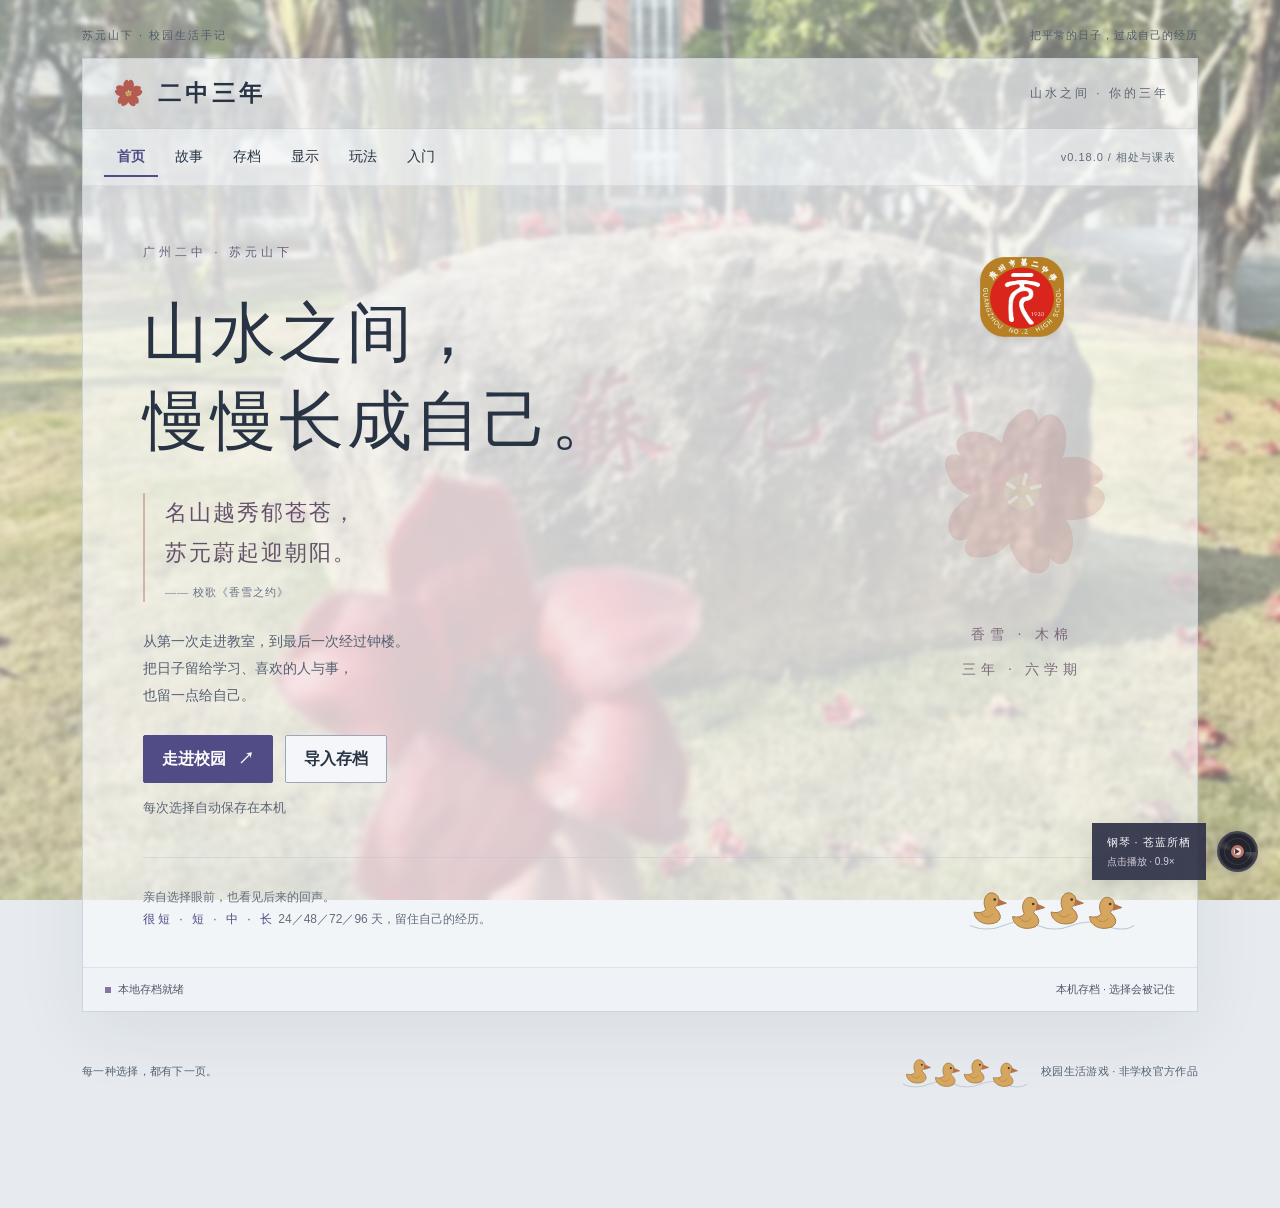
==== commit 4926953d: "Publish v0.18.0: attendance, contextual relationships and ADV Source 76e96e1b476bafcc9ab2d07a35b623e" ====
--- a/index.html
+++ b/index.html
@@ -7,8 +7,8 @@
     <meta name="description" content="在苏元山下走过自己的高中三年。校园影像、六学期与不同的人生片段，本地自动存档。" />
     <title>二中三年 · 苏元山下的校园手记</title>
     <link rel="icon" type="image/png" href="./assets/crest-DU6SDlyk.png" />
-    <script type="module" crossorigin src="./assets/index-DrdfOVZs.js"></script>
-    <link rel="stylesheet" crossorigin href="./assets/index-BgjWk4wW.css">
+    <script type="module" crossorigin src="./assets/index-DIxDtFc_.js"></script>
+    <link rel="stylesheet" crossorigin href="./assets/index-CendvQKb.css">
   </head>
   <body>
     <div id="app"><main class="boot"><h1>二中三年</h1><p id="boot-message">正在打开你的故事……</p></main></div>
--- a/assets/index-CendvQKb.css
+++ b/assets/index-CendvQKb.css
@@ -0,0 +1 @@
+.social-main{margin:1.4rem 0;border-block:1px solid #b7a6b3;padding:1.1rem 0}.social-main h2{font-size:1.18rem}.social-presence{display:grid;grid-template-columns:repeat(auto-fit,minmax(min(100%,220px),1fr));gap:1rem}.social-presence article{border-left:3px solid #9c6577;padding:.5rem .85rem;min-width:0}.social-person-name{font-size:1.2rem;font-weight:800;color:#493e61}.social-person-name small{font-size:.85rem;font-weight:500}.encounter-lead{font-size:1.1rem!important;font-weight:700!important;line-height:1.65!important}.social-presence button{display:block;margin:.5rem 0;max-width:100%;white-space:normal}.appointment-board{border-block:1px solid #b8a9be;margin:1.4rem 0;padding:.8rem 0}.appointment-board article{padding:.6rem 0;border-bottom:1px dashed #b8a9be}.appointment-board article>div{display:flex;flex-wrap:wrap;gap:.6rem}.appointment-board .adv-choice{flex:1 1 180px}.social-person-record{padding:1.2rem 0;border-bottom:1px solid #b8a9be}.social-person-record details{margin-top:.8rem}.social-person-record .adv-choice{margin:.5rem 0}.attendance-alert{border-left:5px solid #aa304e;background:#fff2f3e8;padding:1rem;margin:1rem 0;color:#8b1834}.attendance-alert strong{font-size:1.2rem;font-weight:850}.attendance-alert p{margin:.4rem 0}.school-current.is-absent strong,.timetable-row.is-absent strong{color:#ae193f!important;font-weight:900!important}.attendance-records li{margin:.7rem 0;line-height:1.7}.adv-scene{position:relative;min-height:500px;padding:1rem 0;background:linear-gradient(180deg,#f5f2fb10,#f6f2faf0);isolation:isolate}.adv-scene-top{display:flex;justify-content:space-between;gap:1rem;align-items:center;flex-wrap:wrap}.adv-portrait{width:100px;height:120px;margin:1.4rem auto 1rem;display:grid;place-content:center;text-align:center;border:1px solid #ac8092;border-radius:50% 50% 25% 25%;background:linear-gradient(135deg,#cbb9d4d9,#f7e4e5);box-shadow:0 8px 24px #4c33531f}.adv-portrait span{font:700 2.5rem Georgia,"Noto Serif SC",serif;color:#684454}.adv-portrait i{font-size:.7rem;font-style:normal;color:#684454;margin-top:.5rem;letter-spacing:.14em}.adv-dialogue{border:1px solid #aa91b7;border-top:3px solid #95677d;background:#faf8fff2;box-shadow:0 12px 30px #3d244919;padding:1.4rem;position:relative;min-width:0}.adv-nameplate{display:inline-block;margin-top:-3rem;margin-bottom:1rem;background:#594766;color:#fff;padding:.45rem 1.3rem;font-weight:700;letter-spacing:.05em}.adv-line{font-family:Georgia,"Noto Serif SC","Source Han Serif SC",serif;font-size:1.2rem;line-height:1.95;min-height:4em;overflow-wrap:break-word;word-break:normal}.adv-page{font-size:.8rem;color:#766878;margin:1rem 0}.adv-responses{display:grid;gap:.7rem}.adv-choice{display:flex;flex-direction:column;align-items:flex-start;gap:.45rem;min-width:0;width:100%;text-align:left;padding:.85rem 1rem;border:1px solid #9c8aaf;background:#f8f6fd;color:#403649;font:inherit;cursor:pointer;white-space:normal;word-break:normal;overflow-wrap:break-word;line-height:1.6}.adv-choice:hover:not(:disabled){background:#eae3f4;border-color:#704b80}.adv-choice:focus-visible{outline:3px solid #98627c;outline-offset:3px}.adv-choice strong{font-size:1.02rem}.adv-choice span,.adv-choice small{font-size:.84rem;color:#655b71}.adv-choice em{font-style:normal;font-size:.88rem;color:#99233c}.adv-choice:disabled{opacity:.65;cursor:not-allowed}.adv-backlog{margin-top:1rem}.adv-backlog p{line-height:1.8}.adv-result{border-left:4px solid #9c6577;padding:1rem 1.2rem;background:#faf6fbe8;font-size:1.15rem;line-height:1.9}.adv-scene .button.primary{background:#624c79}.time-risk{color:#99233c;font-weight:650;display:block;font-size:.9rem;margin-top:.5rem}.social-main,.adv-dialogue{animation:adv-arrive .24s ease-out}@keyframes adv-arrive{0%{opacity:0;transform:translateY(6px)}to{opacity:1;transform:translateY(0)}}@media(max-width:480px){.adv-dialogue{padding:1rem}.adv-portrait{height:90px;width:78px}.adv-line{font-size:1.1rem;line-height:1.85}.adv-scene{min-height:420px}.social-presence{grid-template-columns:1fr}.appointment-board article>div{display:block}.adv-choice{margin:.45rem 0}}@media(prefers-reduced-motion:reduce){.social-main,.adv-dialogue{animation:none}}.reduced-motion .social-main,.reduced-motion .adv-dialogue{animation:none}.adv-line{color:#342d40;font-weight:500}.adv-nameplate{color:#fff}.adv-portrait{border-radius:50% 50% 15% 15%}.adv-line{font-size:max(1.1rem,var(--reading-size));line-height:1.95}.adv-choice strong{font-size:var(--choice-size)}.adv-choice span,.adv-choice small,.adv-page,.time-risk{font-size:var(--detail-size)}.encounter-lead{font-size:var(--choice-size)!important}.quiet .social-main,.quiet .adv-dialogue{animation:none!important}.has-new-message{position:relative}.campus-message-dot{position:absolute;right:5px;top:5px;width:8px;height:8px;border-radius:50%;background:#bc344a;box-shadow:0 0 0 2px #fff8;pointer-events:none;animation:campus-message-hop 7s ease-in-out infinite}@keyframes campus-message-hop{0%,84%,to{transform:translateY(0)}88%{transform:translateY(-4px)}92%{transform:translateY(0)}96%{transform:translateY(-2px)}}.context-guide{max-width:min(560px,calc(100vw - 30px))}.context-guide p{font-size:var(--reading-size);line-height:1.85}.context-guide-list{display:grid;gap:10px;max-height:55vh;overflow:auto}.context-guide .dialog-actions{gap:10px}.context-guide .button{white-space:normal;max-width:100%}.feelings-note{border-left:3px solid #ad6470;padding:10px 14px;margin:12px 0 20px;background:#f5e9ef88;line-height:1.8}.feelings-note strong{color:#884255}.rule-version{font-size:12px;color:var(--muted);margin-left:8px}body.quiet .campus-message-dot{animation:none}@media(prefers-reduced-motion:reduce){.campus-message-dot{animation:none}}.impression-overview{border-bottom:1px solid #b8bed0;padding-bottom:1rem}.impression-overview h3{display:flex;align-items:baseline;gap:1rem;flex-wrap:wrap}.impression-overview h3 strong{font-size:2.25rem;color:#58517e}.impression-overview h3 small{font-size:.8rem;font-weight:400}.impression-sources{display:grid;grid-template-columns:1fr 1fr;gap:1.2rem;margin:1.4rem 0}.impression-sources article{padding:0 0 1rem;border-bottom:2px solid #c5b6c0}.impression-sources article>div,.impression-people article>div{display:flex;align-items:baseline;justify-content:space-between;gap:.7rem}.impression-sources h4,.impression-people h4{margin:.25rem 0}.impression-sources progress{width:100%;height:5px;accent-color:#975969}.impression-sources p,.impression-people p,.skill-guide p{line-height:1.75;color:#505665;font-size:.92rem}.impression-people article{padding:1rem 0;border-bottom:1px solid #c4c8d2}.skill-guide,.role-ability-guide{margin:1.2rem 0;border-top:1px solid #b8bed0;padding-top:1rem}.skill-guide summary,.role-ability-guide summary{font-weight:600;cursor:pointer;color:#57517e}.skill-guide-list{display:grid;grid-template-columns:1fr 1fr;gap:1rem}.skill-guide-list article{padding-bottom:1rem;border-bottom:1px solid #d3d5df}.skill-guide-list h4{margin:.8rem 0 .3rem}.skill-guide-list h4 span{font-size:.85rem;font-weight:400;margin-left:.6rem}.skill-guide-list small{color:#747584;line-height:1.7}.role-ability-guide p{display:flex;flex-direction:column;gap:.3rem;font-size:.85rem;line-height:1.7}.person-impression{margin:1rem 0;padding:1rem 0;border-block:1px solid #cac4d2;display:flex;flex-direction:column;gap:.5rem;color:#5c526d}.interaction-context{display:block;font-size:.8rem;line-height:1.6;color:#716276;margin-top:.4rem}@media(max-width:600px){.impression-sources,.skill-guide-list{grid-template-columns:1fr}.impression-people article>div{flex-wrap:wrap}}.impression-sources progress{border:0;background:#d3d2df}.impression-sources progress::-webkit-progress-bar{background:#d3d2df}.impression-sources progress::-webkit-progress-value{background:#975969}.impression-sources progress::-moz-progress-bar{background:#975969}.identity-setup{margin:2rem 0;padding:1.6rem 0;border-block:1px solid #aab1c6}.identity-setup h3{margin-top:1.5rem;font-size:1.05rem}.gender-options{display:flex;gap:.7rem}.gender-options .button{min-width:100px}.gender-options [aria-pressed=true]{background:#424d7c;color:#fff;border-color:#424d7c}.personality-options{display:grid;grid-template-columns:repeat(2,minmax(0,1fr));gap:12px}.personality-options .profile-option{text-align:left;min-width:0;line-height:1.65}.personality-options [aria-pressed=true]{border-color:#b64752;box-shadow:inset 4px 0 #b64752}.identity-summary{display:flex;gap:1rem;align-items:center;flex-wrap:wrap;margin:.8rem 0;color:#454861;font-size:.9rem}.identity-summary details{max-width:40rem}.identity-summary summary{cursor:pointer;text-decoration:underline;text-underline-offset:4px}.identity-summary p{margin:.4rem 0}.discipline-risk{display:block;color:#8a4356;font-size:.85rem;margin-top:.35rem}@media(max-width:600px){.personality-options{grid-template-columns:1fr}.identity-setup{padding-block:1rem}.gender-options .button{flex:1}}.identity-setup .gender-options .button[aria-pressed=true]{background:#424d7c;color:#fff;border-color:#424d7c}.connection-tabs{display:flex;gap:12px;margin:22px 0}.connection-tabs button{flex:1;text-align:left}.connection-tabs small{display:block;font-size:12px;margin-top:7px;color:#746689}.connection-person{border-top:2px solid #8b7b9f;padding-top:24px}.connection-heading{display:flex;justify-content:space-between;align-items:center;gap:20px}.connection-heading h3{font-size:30px;margin:8px 0}.connection-heading p{margin:8px 0}.connection-heading>strong{font-size:22px;color:#6d577e}.connection-heading small{font-size:12px;color:#73758b}.bond-steps{list-style:none;display:grid;grid-template-columns:repeat(4,1fr);padding:22px 0;gap:10px}.bond-steps li{padding-top:12px;border-top:3px solid #dad6df;display:flex;flex-direction:column;gap:7px}.bond-steps b{font-size:25px;color:#8c819c}.bond-steps .done{border-color:#aa6477}.bond-steps .current{border-color:#76648e}.bond-steps small{font-size:11px;color:#777286}.bond-steps span{font-size:14px}.bond-scene{border-left:3px solid #b37786;padding:6px 0 10px 24px;margin:24px 0}.bond-scene>p{line-height:1.9}.bond-scene .choice,.connection-daily .choice{display:flex;margin:12px 0;width:100%;text-align:left}.bond-scene .choice small,.connection-daily .choice small{display:block;font-size:12px;font-weight:400;line-height:1.8;margin:9px 0}.connection-places{display:flex;align-items:center;gap:14px;flex-wrap:wrap;padding:18px 0;border-block:1px solid #d0c9d9;font-size:13px}.connection-person details{margin-top:20px}.connection-person summary{cursor:pointer}.connection-memory{border-bottom:1px solid #d4cddd;padding:18px 0}.connection-memory time{font-size:12px;color:#777286}.connection-opportunities{display:flex;flex-wrap:wrap;gap:12px;align-items:center;padding:18px 0;border-block:1px solid #c9bfd4;margin:20px 0}.connection-opportunities>span{font-weight:600}.connection-opportunities small{flex-basis:100%;color:#777286}.compact-receipt{border-left:3px solid #9c7e9b;background:#efedf5bb;padding:17px 22px;margin:0 0 26px}.compact-receipt>span{display:block;font-size:12px;color:#767084;margin-bottom:8px}.compact-receipt>strong{font-size:18px}.compact-receipt p{font-size:var(--support-size);line-height:1.8;margin:10px 0}.compact-receipt>div{display:flex;flex-wrap:wrap;gap:10px;font-size:12px;color:#715a81}.compact-receipt .compact-receipt-notes{font-size:12px;color:#746383}.place-planning{display:grid;grid-template-columns:repeat(3,1fr);gap:15px;border-block:1px solid #ccc4d4;padding:20px 0;margin:20px 0}.place-planning>div{display:flex;flex-direction:column;gap:8px}.place-planning span{font-size:12px;color:#777286}.place-planning strong{font-size:21px;color:#66547d}.place-planning p{grid-column:1/-1;margin:0;font-size:13px;line-height:1.9}.pending-work{display:flex;flex-direction:column;gap:12px;padding:18px 22px;border-left:3px solid #b77a83;background:#f3e9edaa;margin:20px 0;font-size:var(--support-size)}@media(max-width:600px){.connection-heading{align-items:flex-start}.connection-heading h3{font-size:26px}.connection-heading>strong{font-size:18px}.connection-tabs{gap:7px}.connection-tabs button{padding:12px 8px}.bond-steps{gap:8px}.bond-steps span{font-size:12px}.bond-scene{padding-left:15px}.place-planning{gap:10px}.place-planning strong{font-size:18px}}.life-panel.connection-panel{max-height:none;overflow:visible}.connection-tabs [aria-pressed=true]{background:#e8e1ef;border-color:#7b698e;color:#58416e}.connection-tabs small{font-size:12px}.connection-tabs button{display:block;min-width:0;white-space:nowrap;text-align:center}.connection-tabs small{white-space:normal;line-height:1.5}.campus-notices{padding:18px clamp(16px,4vw,44px);border-bottom:1px solid #bdb6c9;background:#eeeaf4cc}.campus-notice{padding:15px 0;border-bottom:1px solid #c6c2d2;display:grid;grid-template-columns:1fr auto;gap:20px;color:#37435c}.campus-notice:last-child{border-bottom:0}.campus-notice time{font-size:11px;color:#76738b}.campus-notice h3{font:600 19px/1.5 var(--font-title,serif);margin:7px 0}.campus-notice p{font-size:var(--support-size);line-height:1.8;margin:0}.campus-notice-buttons{display:flex;flex-direction:column;justify-content:center;gap:12px}.notice-discipline{background:#f3e7eb;border-left:4px solid #a65d68;padding:15px}.notice-discipline h3{color:#934653}.unavailable-choices{border-top:1px dashed #bcb7cc;padding:16px 0;margin-top:20px;font-size:var(--support-size);color:#69728b}.unavailable-choices summary{cursor:pointer}.unavailable-choices ul{padding-left:20px;line-height:1.7}.unavailable-choices li{padding:10px 0}.unavailable-choices li span{display:block;font-size:12px}.campus-explore-link{display:flex;justify-content:space-between;align-items:center;gap:15px;padding:16px 0;border-top:1px solid #bfc3d2}.campus-place-purpose{font-size:var(--support-size);color:#5e537c;line-height:1.8}.campus-notices summary{padding:13px 0;font-size:var(--support-size)}@media(max-width:650px){.campus-notice{grid-template-columns:1fr;gap:10px}.campus-notice-buttons{flex-direction:row;justify-content:flex-start;flex-wrap:wrap}.campus-explore-link{align-items:flex-start;flex-direction:column}}:root{--desktop: #dce0ed;--surface: #f6f7fb;--ink: #24263d;--muted: #60667d;--accent: #4438a7;--line: #c0c5d7;--danger: #9c4057;--reading-size: 18px;--choice-size: 16px;--support-size: 14px;--detail-size: 13px;--subheading-size: 18px;--metric-size: 15px;color-scheme:light}body.reading-large{--reading-size: 23px;--choice-size: 20px;--support-size: 18px;--detail-size: 16px;--subheading-size: 21px;--metric-size: 18px}@media(max-width:650px){body.reading-large{--reading-size: 22px}}*{box-sizing:border-box}html{min-height:100%;scroll-behavior:auto}body{margin:0;color:var(--ink);font:16px/1.65 system-ui,-apple-system,Segoe UI,Microsoft YaHei,sans-serif;background:var(--desktop);background-image:radial-gradient(#b8bdd1 .75px,transparent .75px);background-size:8px 8px}button,input,select{font:inherit}button{cursor:pointer}button:disabled{cursor:not-allowed;opacity:.48}button,a,input,select{touch-action:manipulation}button:focus-visible,a:focus-visible,input:focus-visible,select:focus-visible{outline:3px solid var(--accent);outline-offset:4px}button{border-radius:0}button,input,select{color:inherit}a{color:var(--accent)}h1,h2,h3,p{margin:0}button .icon{pointer-events:none}.mono,.eyebrow,.key,.caption,.desktop-label,.window-title,.statusbar{font-family:Cascadia Mono,SFMono-Regular,Consolas,monospace}.desktop{max-width:1200px;margin:auto;padding:38px 34px 24px}.desktop-label{display:flex;justify-content:space-between;gap:16px;font-size:12px;letter-spacing:1.7px;margin-bottom:18px;color:#53596e}.desktop-label span:last-child{letter-spacing:1px}.window{background:var(--surface);border:2px solid var(--ink);box-shadow:7px 7px #aeb5ca}.titlebar{min-height:40px;display:flex;align-items:center;justify-content:space-between;padding:5px 10px;background:var(--accent);color:#fff;border-bottom:2px solid var(--ink)}.window-title{font-size:14px;font-weight:700;letter-spacing:1px;display:flex;gap:9px;align-items:center}.disk-mini{width:17px;height:18px;background:#e7e6f7;border:2px solid #202036;display:inline-block;box-shadow:inset 0 -6px #9498c9}.window-dots{display:flex;gap:5px}.window-dots i{font-style:normal;width:18px;height:18px;border:1px solid #1e1b38;background:#d9daea;color:#272435;font-size:14px;line-height:14px;text-align:center}.menubar{display:flex;justify-content:space-between;align-items:center;gap:10px;min-height:52px;background:#e9ebf2;border-bottom:1px solid var(--line);padding:6px 18px}.menulinks{display:flex;gap:4px;flex-wrap:wrap}.menu-button,.text-button{border:0;background:transparent;min-height:38px;padding:7px 10px}.menu-button:hover,.text-button:hover{background:#d8dcf0}.menu-button[aria-current=page]{background:#d1d6ed;color:#2f277e}.version{font-size:11px;color:var(--muted);white-space:nowrap}.view{min-height:555px}.home-layout{display:grid;grid-template-columns:minmax(0,1fr) 300px}.hero{padding:44px 46px 36px;border-right:1px solid var(--line);position:relative}.eyebrow{color:var(--accent);font-size:11px;letter-spacing:2px;text-transform:uppercase;display:flex;align-items:center;gap:9px;margin-bottom:25px}.square{display:inline-block;width:7px;height:7px;background:var(--accent)}.hero h1{font-size:clamp(38px,4.4vw,58px);line-height:1.23;letter-spacing:-2px;font-weight:800;margin-bottom:22px}.hero h1 em{font-style:normal;color:var(--accent)}.hero-description{color:var(--muted);max-width:32em;font-size:16px;line-height:1.9;margin-bottom:28px}.button{display:inline-flex;justify-content:center;align-items:center;gap:12px;min-height:46px;padding:10px 19px;border:1px solid var(--ink);background:#e4e7f0;box-shadow:2px 2px 0 var(--ink);font-weight:600;text-decoration:none;line-height:1.45}.button:hover:not(:disabled){background:#d9ddef}.button:active:not(:disabled){transform:translate(2px,2px);box-shadow:none}.button.primary{color:#fff;background:var(--accent)}.button.primary:hover:not(:disabled){background:#302a87}.button.danger{color:var(--danger);background:#fff4f5;border-color:var(--danger);box-shadow:2px 2px 0 var(--danger)}.button.compact{font-size:13px;min-height:38px;padding:7px 12px}.hero-actions{display:flex;flex-wrap:wrap;gap:16px;margin:0 0 20px}.save-inline{font-size:12px;color:var(--muted);min-height:23px}.home-side{background:#e8ebf5;padding:34px 24px 26px}.mini-title{font-size:11px;letter-spacing:1.5px;color:var(--muted);margin-bottom:17px}.floppy{display:block;width:170px;height:174px;margin:20px auto 28px;filter:drop-shadow(7px 7px 0 #c0c5dc)}.episode-name{font-size:20px;line-height:1.5;font-weight:700;margin-bottom:8px}.side-copy{font-size:13px;color:var(--muted);line-height:1.8}.side-meta{border-top:1px solid #b9bfd3;margin-top:24px;padding-top:14px;display:flex;justify-content:space-between;font-size:12px}.home-bottom{display:grid;grid-template-columns:repeat(3,1fr);border-top:1px solid var(--line);padding:22px 30px;gap:24px}.home-feature{display:flex;gap:12px}.feature-number{font:12px Consolas,monospace;color:var(--accent);padding-top:4px}.home-feature strong{display:block;font-size:13px;margin-bottom:3px}.home-feature p{font-size:12px;color:var(--muted);line-height:1.6}.statusbar{display:flex;justify-content:space-between;align-items:center;gap:8px;background:#e3e6ef;border-top:1px solid var(--line);padding:8px 15px;font-size:11px;color:#52576a}.statusbar .status{display:flex;align-items:center;gap:7px}.status-led{width:6px;height:6px;background:var(--accent)}.footer{margin-top:22px;display:flex;justify-content:space-between;gap:20px;color:#62677c;font-size:11px;letter-spacing:.3px}.game-layout{display:grid;grid-template-columns:215px minmax(0,1fr)}.sidebar{background:#e9ecf5;border-right:1px solid var(--line);padding:26px 22px}.phase-number{font-size:42px;line-height:1;color:#9da5c2;margin-bottom:10px;font-family:Consolas,monospace}.phase-label{font-size:13px;font-weight:700}.progress-label{font-size:11px;color:var(--muted);margin:8px 0 26px}.stat{margin:20px 0}.stat-label{display:flex;justify-content:space-between;font-size:13px}.stat-label b{font-family:Consolas,monospace;font-size:16px}.segments{display:flex;gap:3px;height:10px;margin-top:7px}.segments i{flex:1;background:#c8cddd}.segments i.filled{background:var(--accent)}.stat small{font-size:10px;color:var(--muted);display:block;margin-top:6px}.sidebar .text-button{margin-top:20px;width:100%;border-top:1px solid #b9bfd3;text-align:left;font-size:12px;padding-left:0}.scene{padding:34px 42px 36px;min-width:0}.scene-top{display:flex;justify-content:space-between;gap:10px;font-size:11px;color:var(--muted);margin-bottom:28px;letter-spacing:1px}.event-category{color:var(--accent);font-size:12px;display:flex;align-items:center;gap:8px;margin-bottom:13px}.scene h1{font-size:30px;line-height:1.5;letter-spacing:-.6px;margin-bottom:20px}.story{font-size:var(--reading-size);line-height:1.95;max-width:38em;color:#373b50;white-space:pre-line}.scene-divider{height:1px;background:var(--line);margin:29px 0 22px}.choose-caption{font-size:11px;color:var(--muted);letter-spacing:1px;margin-bottom:15px}.choices{display:grid;gap:12px}.choice{display:grid;grid-template-columns:30px 1fr 18px;align-items:start;gap:13px;border:1px solid #a9afc4;background:#fafbfe;padding:16px;text-align:left;min-height:75px;box-shadow:2px 2px #c7cde0;width:100%}.choice:hover:not(:disabled){border-color:var(--accent);background:#e9e9fc;box-shadow:2px 2px 0 var(--accent)}.choice:active:not(:disabled){transform:translate(2px,2px);box-shadow:none}.choice .key{display:grid;place-items:center;border:1px solid #a7aec4;width:27px;height:27px;font-size:12px;background:#eceff6;color:var(--accent)}.choice-label{display:block;font-size:15px;font-weight:600;line-height:1.65}.choice small{display:block;color:var(--muted);font-size:12px;margin-top:4px;line-height:1.6}.choice-arrow{color:var(--accent);padding-top:2px}.result-label{font-size:11px;letter-spacing:2px;color:var(--accent);margin:2px 0 18px}.result-choice{font-size:13px;color:var(--muted);border-left:3px solid #a6acd0;padding-left:12px;margin-bottom:21px}.changes{display:flex;flex-wrap:wrap;gap:9px;margin:22px 0 28px}.change{padding:5px 10px;border:1px solid #b4bbd4;background:#e9edf9;font-size:12px}.change.negative{color:#96495a;background:#faf0f3;border-color:#d9b9c4}.phase-intro{padding-top:10px}.chapter-mark{display:flex;align-items:center;gap:15px;margin:10px 0 30px;color:var(--accent)}.chapter-mark b{font:70px/1 Consolas,monospace;letter-spacing:-6px}.chapter-mark span{font-size:11px;line-height:1.8;letter-spacing:2px}.phase-intro .button{margin-top:35px}.sample-note{margin-top:30px;font-size:11px;color:#85899d}.ending-stamp{display:inline-block;border:2px solid var(--accent);padding:4px 11px;color:var(--accent);font:12px Consolas,monospace;letter-spacing:2px;transform:rotate(-3deg);margin-bottom:24px}.ending-actions{display:flex;gap:12px;flex-wrap:wrap;margin-top:24px}.panel-view{padding:32px 40px}.panel-view h1{font-size:27px;margin:0 0 8px}.panel-lead{color:var(--muted);font-size:14px;margin-bottom:26px}.saves-toolbar{display:flex;gap:12px;flex-wrap:wrap;margin-bottom:25px}.slot{border-top:1px solid var(--line);padding:18px 0;display:flex;gap:20px;justify-content:space-between;align-items:center}.slot-main{min-width:0}.slot h3{font-size:15px}.slot p,.slot small{display:block;font-size:12px;color:var(--muted)}.slot-actions{display:flex;gap:8px;flex-wrap:wrap;justify-content:flex-end}.slot-actions button{white-space:nowrap}.slot.empty{color:#72788e}.settings-row{padding:22px 0;border-top:1px solid var(--line);display:flex;gap:20px;justify-content:space-between;align-items:center}.settings-row p{font-size:12px;color:var(--muted)}select{background:#fff;border:1px solid var(--line);padding:8px 14px;min-height:44px}.about-copy{font-size:15px;line-height:1.9;max-width:650px}.about-copy p{margin:16px 0}.log-entry{border-top:1px solid var(--line);padding:20px 0}.log-entry h3{font-size:16px}.log-entry .log-time{font-size:11px;color:var(--muted);margin-bottom:5px}.log-entry .log-choice{font-size:13px;color:var(--accent);margin:8px 0}.log-entry p{font-size:14px;line-height:1.8}.log-entry .changes{margin:12px 0 0}.empty-state{padding:45px 10px;text-align:center;color:var(--muted)}.empty-state p{margin:12px 0}.notice{margin:0;padding:12px 20px;border-bottom:1px solid #a8afd0;background:#e9eafb;color:#38316f;font-size:13px;display:flex;align-items:center;gap:10px;justify-content:space-between;flex-wrap:wrap}.notice.error{background:#fff1f3;color:#853c50;border-color:#d8afbb}.notice p{flex:1;min-width:200px}.notice .actions{display:flex;flex-wrap:wrap;gap:8px}.sr-only{position:absolute;width:1px;height:1px;padding:0;margin:-1px;overflow:hidden;clip:rect(0,0,0,0);white-space:nowrap;border:0}.boot{max-width:600px;margin:15vh auto;padding:30px}.boot h1{font-size:32px}.boot p{margin-top:10px}dialog{border:2px solid var(--ink);padding:0;background:#f3f4f9;color:var(--ink);max-width:min(480px,calc(100vw - 30px));width:100%;box-shadow:7px 7px #292c4940}dialog::backdrop{background:#1a1f365c}dialog .dialog-title{background:var(--accent);color:#fff;font-size:13px;padding:7px 12px}dialog .dialog-body{padding:25px}dialog h2{font-size:23px;margin-bottom:14px}dialog p{font-size:14px;line-height:1.9;color:var(--muted)}dialog .dialog-actions{display:flex;justify-content:flex-end;flex-wrap:wrap;gap:13px;margin-top:25px}.quiet *{animation:none!important;transition:none!important}.content-placeholder{padding:20px}.notice button{flex-shrink:0}@media(min-width:1400px){.desktop{padding-top:6vh}.view{min-height:580px}.hero{padding-top:55px}}@media(max-width:850px){.desktop{padding:20px}.home-layout{grid-template-columns:minmax(0,1fr) 245px}.hero{padding:32px 28px}.home-side{padding:25px 20px}.hero h1{font-size:42px}.home-bottom{padding:20px;gap:16px}.game-layout{grid-template-columns:175px minmax(0,1fr)}.sidebar{padding:23px 16px}.scene{padding:27px}.scene h1{font-size:27px}}@media(max-width:650px){.desktop{padding:14px 10px 20px}.desktop-label{font-size:9px;letter-spacing:1px;margin:0 3px 10px}.desktop-label span:last-child{display:none}.window{box-shadow:4px 4px #aeb5ca}.window-title{font-size:12px}.titlebar{min-height:35px}.menubar{padding:5px 8px;min-height:47px}.menu-button{font-size:12px;padding:6px 9px;min-height:36px}.version{font-size:10px}.home-layout{display:block}.hero{border-right:0;padding:31px 23px 27px}.eyebrow{font-size:10px;letter-spacing:1.5px;margin-bottom:20px}.hero h1{font-size:43px;letter-spacing:-2px;margin-bottom:19px}.hero-description{font-size:14px;line-height:1.9;margin-bottom:25px}.hero-actions{gap:13px}.hero-actions .button{font-size:14px}.home-side{display:grid;grid-template-columns:90px 1fr;gap:0 21px;padding:23px;border-top:1px solid var(--line)}.home-side .mini-title{grid-column:1/-1;margin-bottom:14px}.floppy{width:83px;height:86px;margin:5px 0;grid-row:2/5}.episode-name{font-size:17px}.side-copy{font-size:12px}.side-meta{margin-top:12px;padding-top:10px;font-size:10px}.home-bottom{grid-template-columns:1fr;padding:19px 23px;gap:13px}.home-feature p{font-size:11px}.home-feature strong{font-size:12px}.view{min-height:480px}.footer{font-size:10px;display:block;padding:0 4px;line-height:2}.footer span{display:block}.statusbar{font-size:9px;padding:8px 9px;align-items:start}.statusbar>span:last-child{max-width:120px;text-align:right}.game-layout{display:flex;flex-direction:column}.sidebar{padding:15px 19px;border-right:0;border-bottom:1px solid var(--line);display:grid;grid-template-columns:repeat(3,minmax(0,1fr));gap:8px 14px}.phase-number{display:none}.phase-label{grid-column:1/3;font-size:12px}.progress-label{margin:0;text-align:right;font-size:10px}.stat{margin:0}.stat-label{font-size:11px}.stat-label b{font-size:14px}.segments{height:7px;gap:2px;margin-top:5px}.stat small,.sidebar .text-button{display:none}.scene{padding:25px 22px 30px}.scene-top{font-size:10px;margin-bottom:22px}.scene h1{font-size:25px;line-height:1.5;margin-bottom:18px}.story{font-size:var(--reading-size);line-height:1.9}.scene-divider{margin:23px 0 19px}.choice{padding:14px 12px;gap:10px;grid-template-columns:25px 1fr 12px}.choice .key{width:24px;height:24px}.choice-label{font-size:14px}.choice small{font-size:11px}.panel-view{padding:25px 20px}.slot{align-items:flex-start;flex-direction:column;gap:12px}.slot-actions{justify-content:flex-start}.slot-actions .button{font-size:12px}.settings-row{align-items:flex-start;flex-direction:column;gap:12px}.chapter-mark b{font-size:60px}.scene .button{font-size:14px}.notice{padding:12px;font-size:12px}.notice .button{font-size:11px}.notice p{min-width:160px}.phase-intro{padding-top:0}}@media(prefers-reduced-motion:reduce){*{scroll-behavior:auto!important;transition:none!important;animation:none!important}}.choice-group{display:grid;gap:5px}.choice-time{display:block;font-size:var(--support-size,14px);color:var(--accent);margin-top:6px;font-weight:600}.calculation-details{font-size:var(--support-size,14px);color:var(--muted);margin:5px 0 12px}.calculation-details summary{cursor:pointer;min-height:36px;display:list-item;padding:5px 2px}.calculation-details summary:focus-visible{outline:3px solid var(--accent);outline-offset:2px}.calculation-details .effect-notes{margin:8px 0;padding-left:20px}.study-readout{border-top:1px solid var(--line);border-bottom:1px solid var(--line);padding:13px 0;margin:14px 0;font-size:var(--support-size,14px)}.study-readout strong,.study-readout span{display:block}.study-readout span{font-size:var(--detail-size,13px);color:var(--muted);margin-top:5px}.metric-details article{border-top:1px solid var(--line);padding:17px 0}.metric-details h2{font-size:20px}.metric-details p{margin:8px 0}.font-preview-option small{display:block}.choice-label,.font-preview-option{font-size:var(--choice-size);line-height:1.65}.choice small,.result-choice,.panel-lead,.settings-row p,.slot p,.slot small,.about-copy,.metric-help,.metric-details,.rules-copy,.profile-summary,.target-summary,.goal-status,.effect-notes,.exam-report,.state-item small{font-size:var(--support-size);line-height:1.8}.hero-description,.side-copy{font-size:var(--support-size);line-height:1.85}.save-inline,.sample-note,.change,.log-entry .log-time,.home-feature p{font-size:var(--detail-size);line-height:1.75}.log-entry p{font-size:var(--reading-size);line-height:1.9}.log-entry .log-choice{font-size:var(--choice-size);line-height:1.7}.slot h3,.log-entry h3,.font-preview-title,.rules-copy h3,.exam-report h3{font-size:var(--subheading-size);line-height:1.6}.stat small{font-size:var(--detail-size);line-height:1.7}.stat-label,.state-item,.goal-item,.profile-option{font-size:var(--metric-size);line-height:1.7}dialog p{font-size:var(--support-size)}.font-preview{padding:22px 24px;margin:0 0 22px;border:1px solid var(--line);border-left:4px solid var(--accent);background:#fafbfe}.font-preview-title{display:block;margin-bottom:10px;color:var(--accent);font-weight:700}.font-preview .story{margin-bottom:16px}.font-preview-option{display:block;padding:12px 16px;border:1px solid #a9afc4;background:#eceef8;font-weight:600}.font-preview-option small{display:block;margin-top:5px;color:var(--muted);font-size:var(--support-size);font-weight:400;line-height:1.75}.game-layout.campus-layout{grid-template-columns:250px minmax(0,1fr)}.campus-sidebar{min-width:0;padding:24px 18px}.campus-sidebar .progress-label{margin-bottom:18px}.state-grid,.goal-grid,.profile-grid{display:grid;gap:12px}.state-grid{grid-template-columns:minmax(0,1fr);margin:18px 0}.state-item{min-width:0;padding:10px;border:1px solid #b5bdd5;background:#f5f6fb}.state-item .stat-label{align-items:baseline;gap:10px}.state-item .stat-label strong{font-size:var(--metric-size);line-height:1.5;white-space:nowrap}.state-item .stat-label b{font:700 20px/1.5 Consolas,monospace;color:var(--accent);font-variant-numeric:tabular-nums;white-space:nowrap}.state-item small{display:block;margin-top:4px;color:var(--muted);font-size:var(--detail-size)}.campus-dashboard{border-top:1px solid #b5bdd5;padding-top:13px;margin-top:15px}.campus-dashboard>summary,.metric-details>summary{cursor:pointer;padding:8px 0;color:var(--accent);font-size:var(--metric-size);font-weight:600;line-height:1.6;min-height:40px}.campus-dashboard>summary:focus-visible,.metric-details>summary:focus-visible{outline:3px solid var(--accent);outline-offset:3px}.campus-dashboard[open]>summary{margin-bottom:10px}.goal-item{min-width:0;padding-bottom:12px;border-bottom:1px solid #cbd0df}.goal-item>strong,.goal-item>b{color:#35305e}.goal-item p,.goal-item small,.goal-status{display:block;margin-top:6px;color:var(--muted);font-size:var(--detail-size);line-height:1.75}.goal-progress{display:block;width:100%;height:7px;margin:9px 0;border:0;border-radius:0;background:#c9cfe0;accent-color:var(--accent);overflow:hidden}.goal-progress>i,.goal-progress>span{display:block;height:100%;background:var(--accent)}.goal-progress::-webkit-progress-bar{background:#c9cfe0}.goal-progress::-webkit-progress-value{background:var(--accent)}.goal-progress::-moz-progress-bar{background:var(--accent)}.metric-help,.profile-summary,.target-summary{color:var(--muted);margin:12px 0;overflow-wrap:anywhere}.metric-details{border-top:1px solid var(--line);padding-top:7px;margin-top:15px;color:var(--muted)}.metric-details p+p,.rules-copy p+p{margin-top:12px}.rules-copy{max-width:54em}.rules-copy h2,.rules-copy h3{margin:24px 0 10px;color:var(--ink)}.rules-copy ul,.rules-copy ol,.effect-notes ul{padding-left:1.5em}.rules-copy li+li,.effect-notes li+li{margin-top:7px}.setup-form{max-width:830px}.setup-row{padding:24px 0;border-top:1px solid var(--line)}.setup-row>label,.setup-row>strong,.setup-row>legend,.setup-row>h2{display:block;margin-bottom:12px;font-size:var(--subheading-size);font-weight:700}.setup-row>p{font-size:var(--support-size);color:var(--muted);margin-bottom:15px}.setup-row input[type=text],.setup-row select{width:100%;max-width:420px;min-height:46px;border:1px solid #9da6c3;border-radius:0;padding:9px 12px;background:#fafbfe}.profile-grid{grid-template-columns:repeat(2,minmax(0,1fr))}.profile-option{display:block;min-width:0;padding:14px 16px;border:1px solid #adb5cd;background:#fafbfe;border-radius:0;text-align:left;cursor:pointer}.profile-option:hover{border-color:var(--accent);background:#efeffb}.profile-option:has(input:checked),.profile-option[aria-checked=true],.profile-option.selected{border-color:var(--accent);box-shadow:inset 3px 0 0 var(--accent);background:#e9e8f8}.profile-option input{accent-color:var(--accent);width:17px;height:17px;margin-right:6px;vertical-align:middle}.profile-option strong{font-size:var(--choice-size)}.profile-option small,.profile-option p{display:block;margin-top:8px;color:var(--muted);font-size:var(--support-size);line-height:1.75}.incident-banner{padding:13px 16px;margin-bottom:24px;border:1px solid var(--accent);border-left-width:5px;background:#e9e6f9;color:#39306c;font-size:var(--support-size);line-height:1.8}.incident-banner strong{display:block;margin-bottom:5px;font-size:var(--choice-size)}.effect-notes,.exam-report{margin:22px 0;border:1px solid #afb7d0;background:#edf0f8;padding:18px 20px}.effect-notes p+p,.exam-report p+p{margin-top:10px}.exam-report h3{margin-bottom:12px;color:var(--accent)}.exam-report dl{display:grid;grid-template-columns:minmax(0,1fr) auto;gap:8px 15px;margin:0}.exam-report dd{margin:0;color:var(--accent);font-weight:700;font-variant-numeric:tabular-nums}@media(max-width:850px){.game-layout.campus-layout{grid-template-columns:225px minmax(0,1fr)}.campus-sidebar{padding:20px 15px}}@media(max-width:650px){.campus-sidebar{display:block;padding:15px 18px}.campus-sidebar .phase-label,.campus-sidebar .progress-label{display:inline-block;margin:0 10px 5px 0;text-align:left}.campus-sidebar .state-grid{grid-template-columns:repeat(2,minmax(0,1fr));margin:12px 0 8px}.state-item{padding:9px 12px}.state-item .stat-label{flex-direction:column;align-items:flex-start;gap:2px}.state-item .stat-label b{font-size:clamp(16px,5vw,20px)}.campus-dashboard{margin-top:12px;padding-top:6px}.campus-sidebar .goal-grid{grid-template-columns:repeat(2,minmax(0,1fr));gap:14px}.campus-sidebar .metric-details{margin-top:10px}.font-preview{padding:18px 16px}.font-preview-option{padding:12px}.profile-grid{grid-template-columns:1fr}.effect-notes,.exam-report{padding:16px}.reading-large .campus-sidebar .goal-grid{grid-template-columns:1fr}}.profile-option[aria-pressed=true]{border-color:var(--accent);box-shadow:inset 3px 0 0 var(--accent);background:#e9e8f8}.profile-option>span{display:block;margin-top:8px;font-size:var(--support-size);line-height:1.75;color:var(--muted)}.life-activity-picker{display:grid;gap:10px;margin:16px 0 20px;font-size:var(--support-size);color:var(--muted)}.life-activity-picker select{width:100%;max-width:460px;min-width:0;min-height:44px;padding:10px;border:1px solid var(--line);background:var(--surface);color:var(--ink);font:inherit;font-size:var(--choice-size)}.life-shell{width:100%;min-width:0;color:var(--ink)}.life-shell *,.life-shell *:before,.life-shell *:after{box-sizing:border-box}.life-shell button,.life-shell input,.life-shell select,.life-shell progress{border-radius:0}.life-shell [hidden]{display:none!important}.life-topbar{display:flex;align-items:center;justify-content:space-between;flex-wrap:wrap;gap:14px 24px;padding:18px 30px;border-bottom:1px solid var(--line);background:#edf0f7}.life-topbar>:first-child{min-width:0;font-size:var(--detail-size);line-height:1.65;overflow-wrap:anywhere}.life-topbar>div>strong,.life-topbar>div>span{display:block}.life-topbar>div>strong{font-size:var(--metric-size)}.life-topbar>div>span{margin-top:3px;color:var(--muted)}.life-topbar .caption,.life-topbar small{color:var(--muted);font-size:var(--detail-size)}.life-panel-buttons{display:flex;flex-wrap:wrap;gap:8px;min-width:0}.life-shell button[data-panel]{display:inline-flex;align-items:center;justify-content:center;gap:7px;min-height:42px;padding:8px 14px;border:1px solid #a9b1ca;background:#f8f9fd;color:#423b79;font-size:var(--support-size);font-weight:600;line-height:1.4;text-align:center}.life-shell button[data-panel]:hover:not(:disabled){border-color:var(--accent);background:#e7e6f7}.life-shell button[data-panel][aria-expanded=true],.life-shell button[data-panel][aria-expanded=true]:hover:not(:disabled){border-color:var(--accent);background:var(--accent);color:#fff;box-shadow:2px 2px #29274e}.life-vitals{display:grid;grid-template-columns:repeat(4,minmax(0,1fr));border-bottom:1px solid var(--line);background:#f0f2f9}.life-vital{display:grid;grid-template-columns:minmax(0,1fr) auto;align-items:baseline;gap:2px 12px;min-width:0;padding:16px 22px;border-right:1px solid var(--line)}.life-vital:last-child{border-right:0}.life-vital>span{font-size:var(--metric-size);font-weight:600;line-height:1.6;overflow-wrap:anywhere}.life-vital>strong{font:700 27px/1.3 Consolas,Cascadia Mono,monospace;font-variant-numeric:tabular-nums;color:var(--accent);white-space:nowrap}.life-vital>strong>small{color:var(--muted);font:400 12px/1.4 Consolas,Cascadia Mono,monospace;white-space:nowrap}.reading-large .life-vital{grid-template-columns:minmax(0,1fr);gap:3px}.reading-large .life-vital>strong>small{font-size:14px}.life-vital>small{grid-column:1 / -1;color:var(--muted);font-size:var(--detail-size);line-height:1.5;overflow-wrap:anywhere}.life-body{display:block;min-width:0}.life-body>.life-scene{width:100%;max-width:940px;min-width:0;margin-inline:auto;padding:34px 42px 42px}.life-shell .story{max-width:42em;font-size:var(--reading-size);line-height:1.9;overflow-wrap:anywhere}.life-shell .choices{gap:12px}.life-shell .choice{min-width:0;grid-template-columns:28px minmax(0,1fr) 16px;padding:16px 18px}.life-shell .choice>span,.life-shell .choice-label{min-width:0;overflow-wrap:anywhere}.life-shell .choice-label{font-size:var(--choice-size)}.life-shell .choice small{font-size:var(--support-size);line-height:1.7}.life-shell .scene-top{flex-wrap:wrap;margin-bottom:22px;line-height:1.6}.life-shell .scene h1{overflow-wrap:anywhere}.life-panel{position:relative;width:calc(100% - 60px);max-width:1050px;min-width:0;max-height:70vh;max-height:min(70dvh,740px);margin:24px auto 0;padding:0 24px 24px;border:1px solid #9da6c2;background:#fafbfe;box-shadow:3px 3px #c3c9df;overflow:auto;overscroll-behavior:contain;scrollbar-gutter:stable;scroll-padding-block:80px 20px}.life-panel-head{position:sticky;top:0;z-index:1;display:flex;align-items:center;justify-content:space-between;gap:14px;margin:0 -24px 20px;padding:14px 24px;border-bottom:1px solid var(--line);background:#e9ecf6}.life-panel-head h2{min-width:0;margin:0;color:#38316e;font-size:var(--subheading-size);line-height:1.5;overflow-wrap:anywhere}.life-panel-head>button{flex:0 0 auto;min-width:44px;min-height:44px;padding:7px 12px;border:1px solid #a6aec6;background:#f9faff;color:var(--accent);font-size:var(--support-size);line-height:1.5}.life-panel-head>button:hover:not(:disabled){background:#dddff1;border-color:var(--accent)}.life-grid{display:grid;grid-template-columns:repeat(3,minmax(0,1fr));gap:14px;min-width:0;margin-block:16px}.life-item{min-width:0;padding:16px;border:1px solid #c0c7da;background:#f2f4fa;font-size:var(--support-size);line-height:1.75;overflow-wrap:anywhere}.life-item h3,.life-item>strong{display:block;margin:0 0 7px;color:#38345d;font-size:var(--choice-size);font-weight:700;line-height:1.6}.life-item p+p{margin-top:7px}.life-item small{display:block;margin-top:6px;color:var(--muted);font-size:var(--detail-size);line-height:1.7}.life-item dl{display:grid;grid-template-columns:minmax(0,1fr) auto;gap:5px 12px;margin:10px 0 0;font-size:var(--detail-size)}.life-item dd{margin:0;color:#433986;font-weight:600;font-variant-numeric:tabular-nums}.life-item details{margin-top:13px;border-top:1px solid var(--line)}.life-item details>summary{min-height:42px;padding:10px 0;color:var(--accent);cursor:pointer}.life-item details>summary:focus-visible{outline:3px solid var(--accent);outline-offset:2px}.life-item details>ul,.life-panel>ol{margin:8px 0 14px;padding-left:1.4em;font-size:var(--support-size);line-height:1.75}.life-item details li+li,.life-panel>ol li+li{margin-top:10px}.life-item details>p{margin:4px 0 12px}.life-exam{margin-top:24px;font-size:var(--support-size);line-height:1.8}.life-exam>h3{margin-bottom:8px;font-size:var(--subheading-size);line-height:1.6}.life-meter{display:block;width:100%;height:7px;margin:10px 0;padding:0;border:0;border-radius:0;background:#d0d5e5;accent-color:var(--accent);overflow:hidden}.life-meter>span,.life-meter>i,.life-meter>b{display:block;height:100%;max-width:100%;background:var(--accent)}.life-meter::-webkit-progress-bar{background:#d0d5e5}.life-meter::-webkit-progress-value{background:var(--accent)}.life-meter::-moz-progress-bar{background:var(--accent)}.life-tabs{display:flex;flex-wrap:wrap;gap:8px;margin:15px 0 18px}.life-tabs button,.life-tabs label{min-width:0;min-height:42px;padding:8px 14px;border:1px solid #b0b8cf;background:#f6f7fc;font-size:var(--support-size);line-height:1.55;overflow-wrap:anywhere}.life-tabs [aria-selected=true],.life-tabs [aria-pressed=true],.life-tabs .selected{border-color:var(--accent);background:#e5e4f6;color:#3c318e;box-shadow:inset 0 -2px 0 var(--accent)}.life-selection{min-width:0;margin:18px 0;padding:18px 20px;border:1px solid #b5bed6;background:#edf0f9;font-size:var(--support-size);line-height:1.75}.life-selection h3,.life-selection legend,.life-selection>strong{font-size:var(--choice-size);font-weight:700;line-height:1.6}.life-selection>p,.life-selection>small{display:block;margin-top:8px;font-size:var(--support-size);color:var(--muted);line-height:1.75}.life-selection fieldset{min-width:0;min-inline-size:0;margin:20px 0;padding:14px 16px 12px;border:1px solid #adb7d2;background:#f7f8fc}.life-selection fieldset>legend{max-width:100%;padding:0 7px;color:#42396f;white-space:normal}.life-selection .subject-options{grid-template-columns:repeat(2,minmax(0,1fr))}.subject-options{display:grid;grid-template-columns:repeat(3,minmax(0,1fr));gap:8px;margin:14px 0}.subject-options label{display:flex;align-items:center;gap:8px;min-width:0;min-height:44px;padding:9px 11px;border:1px solid #bdc5db;background:#fafbfe;cursor:pointer;font-size:var(--support-size);line-height:1.5;overflow-wrap:anywhere}.subject-options label:has(input:checked){border-color:var(--accent);background:#e7e5f8;color:#3c3280}.subject-options input{flex:0 0 auto;width:18px;height:18px;margin:0;accent-color:var(--accent)}.subject-options input:disabled{cursor:not-allowed}.life-class-info{margin:15px 0;padding:13px 16px;border-left:3px solid #8e88bb;background:#eceef7;color:#4d526b;font-size:var(--support-size);line-height:1.8;overflow-wrap:anywhere}.life-class-info p+p{margin-top:8px}.life-recap{margin:24px 0;padding:22px;border:1px solid #b5bdd4;background:#edf0f8;font-size:var(--support-size);line-height:1.8;overflow-wrap:anywhere}.life-recap h2,.life-recap h3{margin:0 0 12px;font-size:var(--subheading-size);line-height:1.6}.life-recap p+p{margin-top:12px}.life-recap ul,.life-recap ol{margin:12px 0;padding-left:1.4em}.life-recap li+li{margin-top:8px}.life-illness{margin:0 0 22px;padding:14px 18px;border:1px solid #b89db7;border-left:4px solid #8a557a;background:#f1eaf2;color:#744a6c;font-size:var(--support-size);line-height:1.8;overflow-wrap:anywhere}.life-illness strong{font-size:var(--choice-size)}.life-choice-group+.life-choice-group{margin-top:26px}.life-choice-heading{display:flex;align-items:baseline;gap:10px;flex-wrap:wrap;margin:23px 0 12px;padding-bottom:8px;border-bottom:1px solid var(--line);color:#494365;font-size:var(--support-size);font-weight:600;line-height:1.6}.life-choice-heading small{color:var(--muted);font-size:var(--detail-size);font-weight:400}.life-shell .life-selection .button,.life-shell .ending-actions .button{max-width:100%;white-space:normal;overflow-wrap:anywhere}@media(max-width:950px){.life-vital{padding:15px 16px;gap:2px 8px}.life-vital>strong{font-size:24px}.life-grid{grid-template-columns:repeat(2,minmax(0,1fr))}}@media(max-width:650px){.life-topbar{display:block;padding:15px 18px}.life-panel-buttons{display:grid;grid-template-columns:repeat(2,minmax(0,1fr));gap:8px;margin-top:12px}.life-shell button[data-panel]{width:100%;min-width:0;min-height:42px;padding:8px 10px}.life-vitals{grid-template-columns:repeat(2,minmax(0,1fr))}.life-vital{padding:12px 16px}.life-vital:nth-child(2n){border-right:0}.life-vital:nth-child(-n+2){border-bottom:1px solid var(--line)}.life-vital>strong{font-size:23px}.life-body>.life-scene{padding:26px 20px 32px}.life-shell .scene-top{margin-bottom:18px;font-size:11px}.life-shell .choice{grid-template-columns:24px minmax(0,1fr) 12px;gap:10px;padding:14px 12px}.life-panel{width:calc(100% - 28px);max-height:68vh;max-height:68dvh;margin-top:18px;padding:0 16px 18px}.life-panel-head{gap:10px;margin:0 -16px 16px;padding:10px 16px}.life-panel-head>button{padding:7px 9px}.life-grid{grid-template-columns:minmax(0,1fr);gap:12px}.life-item{padding:15px}.life-selection,.life-recap{padding:16px}.life-selection fieldset{padding:12px 10px 10px}.subject-options{grid-template-columns:repeat(2,minmax(0,1fr))}.subject-options label{gap:7px;padding:8px}.life-class-info,.life-illness{padding:12px 14px}.life-tabs{gap:7px}.life-tabs button,.life-tabs label{padding:8px 11px}}@media(max-width:400px){.life-vital{grid-template-columns:minmax(0,1fr);gap:2px;padding:10px 14px}.life-vital>strong{font-size:24px}}@media(max-width:360px){.life-body>.life-scene{padding-inline:16px}.life-shell .choice{grid-template-columns:22px minmax(0,1fr);gap:9px}.life-shell .choice-arrow{display:none}.life-selection{padding:13px}}.day-calendar{display:grid;grid-template-columns:minmax(170px,1fr) minmax(0,3fr);align-items:center;gap:12px 24px;min-width:0;padding:16px 30px;border-bottom:1px solid var(--line);background:#f1f3fa;font-size:var(--detail-size);line-height:1.65}.day-calendar>:first-child{min-width:0}.day-calendar>:first-child>strong,.day-calendar>:first-child>span,.day-calendar>:first-child>small{display:block}.day-calendar>:first-child>strong{color:#38316e;font-size:var(--metric-size);line-height:1.6}.day-calendar>:first-child>span,.day-calendar>:first-child>small{color:var(--muted);font-size:var(--detail-size)}.school-timeline{display:flex;gap:5px;min-width:0;margin:0;padding:0;list-style:none}.school-term{flex:1 1 0;min-width:0;padding:7px 8px;border:1px solid #bdc5da;border-bottom:3px solid #bac1d6;background:#e9edf6;color:#666e85;font-size:var(--detail-size);line-height:1.55;text-align:center;overflow-wrap:anywhere}.school-term>strong,.school-term>span,.school-term>small{display:block}.school-term>small{margin-top:2px;font-size:max(11px,calc(var(--detail-size) - 2px));line-height:1.5}.school-term.complete,.school-term.completed,.school-term.done,.school-term[data-state=complete],.school-term[data-state=completed]{border-bottom-color:#8d86ba;background:#e2e3f3;color:#59517d}.school-term.current,.school-term[aria-current]:not([aria-current=false]){border-color:var(--accent);border-bottom-width:3px;background:#e2def7;color:#3f318b;font-weight:700}.school-progress{display:block;grid-column:1 / -1;width:100%;height:5px;margin:0;border:0;border-radius:0;background:#cbd1e1;accent-color:var(--accent);overflow:hidden}.school-progress>span,.school-progress>i,.school-progress>b{display:block;height:100%;max-width:100%;background:var(--accent)}.school-progress::-webkit-progress-bar{background:#cbd1e1}.school-progress::-webkit-progress-value{background:var(--accent)}.school-progress::-moz-progress-bar{background:var(--accent)}.day-budget{margin:0 0 22px;padding:16px 18px;border:1px solid #b9c1d8;background:#edf0f8;font-size:var(--support-size);line-height:1.7}.day-budget>strong,.day-budget h2,.day-budget h3{font-size:var(--choice-size);line-height:1.6}.day-budget p,.day-budget small,.day-budget-labels{color:#5a6179;font-size:var(--detail-size);line-height:1.65}.day-budget-labels{display:flex;flex-wrap:wrap;justify-content:space-between;gap:5px 16px}.day-shell .story+.day-budget{margin-top:20px}.day-budget .day-sleep-preview{margin:12px 0 0;padding:10px 12px;font-size:var(--detail-size)}.day-budget-bar{display:flex;width:100%;height:13px;margin:12px 0 10px;border:1px solid #aeb8d0;background:#dbe0ed;overflow:hidden}.day-budget-bar>*{display:block;min-width:0;height:100%;flex-shrink:1}.day-budget-bar>.fixed{background:#929dbb}.day-budget-bar>.spent{background:var(--accent)}.day-budget-bar>.sleep{background:#b5a8dc}.day-budget-bar>*+*{border-left:1px solid #f0f2f8}.day-planner{display:flex;align-items:center;justify-content:space-between;flex-wrap:wrap;gap:12px 18px;margin:24px 0 14px}.day-planner h2,.day-planner h3,.day-planner>strong{min-width:0;margin:0;font-size:var(--subheading-size);line-height:1.65}.day-planner p,.day-planner small{color:var(--muted);font-size:var(--detail-size);line-height:1.7}.day-planner>.button{max-width:100%;font-size:var(--support-size);white-space:normal}.day-planner>.day-options{flex-basis:100%}.day-sleep-preview{margin:12px 0 20px;padding:12px 15px;border-left:3px solid #9185bb;background:#eeebf7;color:#534a70;font-size:var(--support-size);line-height:1.75}.day-sleep-preview strong{color:#45387c;font-variant-numeric:tabular-nums}.day-options{display:grid;grid-template-columns:repeat(2,minmax(0,1fr));align-items:stretch;gap:12px;min-width:0}.day-option{display:flex;flex-direction:column;min-width:0;border:1px solid #a9b2cb;background:#fafbfe;box-shadow:2px 2px #c7cde0}.life-shell .day-options .choice{min-width:0;min-height:98px;height:auto;grid-template-columns:minmax(0,1fr) 14px;gap:10px;padding:14px;border:0;background:transparent;box-shadow:none}.life-shell .day-options .choice:hover:not(:disabled){background:#e9e9fc;box-shadow:none}.life-shell .day-options .choice:active:not(:disabled){transform:none;box-shadow:inset 0 0 0 2px var(--accent)}.life-shell .day-options .choice-label{font-size:var(--choice-size);line-height:1.6}.life-shell .day-options .choice small{font-size:var(--detail-size);line-height:1.65}.day-options .day-cost{display:block;margin-top:7px;padding:4px 7px;background:#eceaf7;color:#453c8c;font-size:var(--detail-size);font-weight:700;line-height:1.7;font-variant-numeric:tabular-nums}.day-options details{min-width:0;margin:auto 0 0;padding:3px 14px 5px;border-top:1px solid #ccd1e0;color:var(--muted);font-size:var(--detail-size);line-height:1.75;overflow-wrap:anywhere}.day-options .choice>details{grid-column:1 / -1}.day-options summary{min-height:36px;padding:6px 0;color:#655c89;cursor:pointer}.day-options summary:focus-visible{outline:3px solid var(--accent);outline-offset:2px}.day-options details p+p{margin-top:7px}.day-options details[open]{padding-bottom:14px}.calculation-details{margin:18px 0;padding-top:6px;border-top:1px solid var(--line);font-size:var(--support-size);line-height:1.8}.calculation-details>summary{min-height:44px;padding:9px 0;color:var(--accent);font-size:var(--detail-size);cursor:pointer}.calculation-details>summary:focus-visible{outline:3px solid var(--accent);outline-offset:2px}.calculation-details>.changes{margin:10px 0 14px}.calculation-details>p{margin-top:8px;font-size:var(--support-size);line-height:1.8}.day-receipt{margin:20px 0;padding:18px 20px;border:1px solid #b2bcd5;border-left:4px solid #8178b0;background:#edf0f8;font-size:var(--support-size);line-height:1.8;overflow-wrap:anywhere}.day-receipt h2,.day-receipt h3{margin:0 0 10px;font-size:var(--subheading-size);line-height:1.6}.day-receipt p+p{margin-top:10px}.day-receipt>strong,.day-receipt>span{display:block}.day-receipt>span{margin-top:5px;color:var(--muted);font-size:var(--detail-size)}.day-log{margin-top:22px;padding-top:15px;border-top:1px solid var(--line);font-size:var(--support-size);line-height:1.8;overflow-wrap:anywhere}.day-log h2,.day-log h3{margin:0 0 10px;font-size:var(--subheading-size)}.day-log ol,.day-log ul,.day-receipt ol,.day-receipt ul{margin:10px 0;padding-left:1.5em}.day-log li+li,.day-receipt li+li{margin-top:8px}.day-log small{color:var(--muted);font-size:var(--detail-size)}ol.day-log,ul.day-log{padding-left:1.5em}.day-log>li>span{display:block;color:var(--muted);font-size:var(--detail-size)}.restart-policy{min-width:0;min-inline-size:0;margin:22px 0;padding:18px;border:1px solid #afb9d2;background:#eef0f7;font-size:var(--support-size);line-height:1.75}.restart-policy legend,.restart-policy>h2,.restart-policy>h3{margin:0 0 12px;padding-inline:5px;color:#403860;font-size:var(--subheading-size);font-weight:700;line-height:1.6}.restart-policy legend{max-width:100%;white-space:normal}.restart-policy label{display:flex;align-items:flex-start;gap:10px;min-width:0;min-height:46px;margin-top:10px;padding:11px 13px;border:1px solid #bec6da;background:#fafbfe;cursor:pointer;overflow-wrap:anywhere}.restart-policy label:has(input:checked){border-color:var(--accent);background:#e7e5f5;box-shadow:inset 3px 0 0 var(--accent)}.restart-policy input[type=radio]{flex:0 0 auto;width:18px;height:18px;margin:4px 0 0;accent-color:var(--accent)}.restart-policy label>span{flex:1;min-width:0}.restart-policy label strong,.restart-policy label small{display:block}.restart-policy label small,.restart-policy>p{color:var(--muted);font-size:var(--detail-size);line-height:1.75}.save-delete,.button.save-delete,.button.clear-saves{border:1px solid #a07788;border-radius:0;background:#f5eef2;color:#843b59;box-shadow:2px 2px #98667b;font-size:var(--support-size)}.button.save-delete:hover:not(:disabled),.button.clear-saves:hover:not(:disabled),.save-delete:hover:not(:disabled){border-color:#843b59;background:#eee0e7}div.clear-saves{margin-top:26px;padding:18px 20px;border-top:1px solid #bda8b6;background:#f3f0f6;color:#615064;font-size:var(--support-size);line-height:1.8}div.clear-saves>p{margin-bottom:14px;overflow-wrap:anywhere}div.clear-saves>.button{max-width:100%;white-space:normal}@media(max-width:850px){.day-calendar{grid-template-columns:minmax(145px,1fr) minmax(0,3fr);gap:10px 14px;padding-inline:20px}.school-term{padding-inline:5px}.reading-large .day-calendar{grid-template-columns:minmax(0,1fr)}}@media(max-width:650px){.day-calendar{grid-template-columns:minmax(0,1fr);gap:10px;padding:13px 18px}.school-timeline{display:grid;grid-template-columns:repeat(3,minmax(0,1fr));gap:5px}.school-term{padding:6px}.day-budget{padding:14px;margin-bottom:18px}.day-budget-labels{gap:5px 12px}.day-options{grid-template-columns:minmax(0,1fr);gap:11px}.life-shell .day-options .choice{padding:13px 12px}.day-planner{align-items:flex-start;gap:10px;margin-top:21px}.day-sleep-preview{padding:11px 13px}.day-receipt,.restart-policy,div.clear-saves{padding:15px}.restart-policy label{gap:9px;padding:10px}}@media(max-width:360px){.day-calendar{padding-inline:14px}.life-shell .day-options .choice{grid-template-columns:minmax(0,1fr);gap:9px}.day-planner>.button{width:100%}}.school-clockbar{display:grid;grid-template-columns:minmax(130px,.75fr) minmax(0,2fr) minmax(140px,auto);grid-template-areas:"clock current conduct";align-items:center;gap:18px;min-width:0;padding:16px 30px;border-bottom:1px solid var(--line);background:#eceff8}.school-clock{grid-area:clock;min-width:0}.school-clock time,.school-clock>strong{display:block;color:#392d88;font:700 34px/1.15 Consolas,Cascadia Mono,monospace;font-variant-numeric:tabular-nums;letter-spacing:.5px;white-space:nowrap}.school-clock>span,.school-clock>small{display:block;margin-top:5px;color:var(--muted);font-size:var(--detail-size);line-height:1.5}.school-current{grid-area:current;min-width:0;padding-left:18px;border-left:3px solid #9690c4;font-size:var(--support-size);line-height:1.65;overflow-wrap:anywhere}.school-current>strong,.school-current>span,.school-current>small{display:block}.school-current>strong{color:#373153;font-size:var(--choice-size)}.school-current>small,.school-current>time{color:var(--muted);font-size:var(--detail-size);line-height:1.65;font-variant-numeric:tabular-nums}.conduct-badge{--conduct-ink: #443878;--conduct-line: #a9a4c8;--conduct-bg: #e8e5f4;grid-area:conduct;min-width:0;padding:10px 14px;border:1px solid var(--conduct-line);background:var(--conduct-bg);color:var(--conduct-ink);font-size:var(--detail-size);line-height:1.6;text-align:center}.conduct-badge strong{display:inline-block;font-size:var(--choice-size);line-height:1.5;font-variant-numeric:tabular-nums}.conduct-badge>small,.conduct-badge>span{display:block;font-size:var(--detail-size);line-height:1.5}.conduct-badge small{font-weight:400}.school-shell .school-clockbar .conduct-badge{display:block;min-height:0;padding:10px 14px;border-color:var(--conduct-line);background:var(--conduct-bg);color:var(--conduct-ink);font-size:var(--detail-size);font-weight:400}.school-shell .school-clockbar button.conduct-badge:hover:not(:disabled){border-color:var(--conduct-line);background:var(--conduct-bg);color:var(--conduct-ink);box-shadow:0 0 0 1px var(--conduct-line)}.conduct-warning{--conduct-ink: #873c60;--conduct-line: #b58b9f;--conduct-bg: #f1e7ee;color:#873c60}.conduct-suspended{--conduct-ink: #782c48;--conduct-line: #a36982;--conduct-bg: #eedde7;color:#782c48}.conduct-badge.conduct-suspended{box-shadow:inset 0 -3px #a36982}.timetable-list{margin:18px 0;padding:0;border-top:1px solid #bcc4d9;list-style:none}.timetable-row{display:grid;grid-template-columns:minmax(100px,.9fr) minmax(90px,.8fr) minmax(0,1.1fr) minmax(0,1.5fr);align-items:baseline;gap:7px 14px;min-width:0;padding:12px 14px;border-bottom:1px solid #c5ccdf;border-left:3px solid transparent;background:#f6f7fb;font-size:var(--support-size);line-height:1.65;overflow-wrap:anywhere}.timetable-row>*{min-width:0}.timetable-row time{color:#59627e;font-size:var(--detail-size);font-variant-numeric:tabular-nums;white-space:nowrap}.timetable-row strong,.timetable-row .subject{font-weight:600}.timetable-row small,.timetable-row .note{color:var(--muted);font-size:var(--detail-size);line-height:1.65}.timetable-row.past{color:#72788c;background:#eef0f6}.timetable-row.past time{color:#72788c}.timetable-row.current,.timetable-row[aria-current]:not([aria-current=false]){border-left-color:var(--accent);background:#e8e5f8;color:#3c3278}.timetable-row.current time,.timetable-row[aria-current]:not([aria-current=false]) time{color:#45368f;font-weight:700}.discipline-summary{margin:16px 0 20px;padding:15px 18px;border:1px solid #b4bcd6;border-left:4px solid #958abf;background:#eeecf7;color:#4f456f;font-size:var(--support-size);line-height:1.8;overflow-wrap:anywhere}.discipline-summary strong{color:inherit;font-size:var(--choice-size);font-variant-numeric:tabular-nums}.discipline-summary p+p{margin-top:8px}.discipline-summary.conduct-warning,.discipline-summary.conduct-suspended{border-color:var(--conduct-line);background:var(--conduct-bg);color:var(--conduct-ink)}.discipline-rules{min-width:0;margin:20px 0;font-size:var(--support-size);line-height:1.75}.discipline-rules h3{margin:0 0 12px;font-size:var(--subheading-size);line-height:1.6}.discipline-rules table,table.discipline-rules{width:100%;table-layout:fixed;border-collapse:collapse;border:1px solid #b8c0d6;background:#f8f9fd}.discipline-rules th,.discipline-rules td{padding:10px 12px;border:1px solid #c2c9dc;text-align:left;vertical-align:top;font-size:var(--support-size);line-height:1.75;overflow-wrap:anywhere}.discipline-rules th{background:#e8ebf5;color:#494365;font-weight:600}.discipline-rules th:first-child,.discipline-rules td:first-child{width:32%}.discipline-rules th:nth-child(2),.discipline-rules td:nth-child(2){width:18%;font-variant-numeric:tabular-nums}.discipline-records{margin:18px 0;padding:0;font-size:var(--support-size);line-height:1.8;list-style:none}.discipline-records>li,.discipline-records>article{padding:13px 0;border-top:1px solid var(--line);overflow-wrap:anywhere}.discipline-records strong{color:#5d3e60;font-weight:600}.discipline-records time,.discipline-records small{display:block;margin-top:4px;color:var(--muted);font-size:var(--detail-size);line-height:1.65}.school-action-receipt{display:flex;align-items:baseline;justify-content:space-between;flex-wrap:wrap;gap:7px 18px;margin:20px 0;padding:15px 18px;border:1px solid #b5bed5;border-left:4px solid #8f83bb;background:#eeedf7;font-size:var(--support-size);line-height:1.75;overflow-wrap:anywhere}.school-action-receipt strong,.school-action-receipt time{color:#45378d;font-weight:700;font-variant-numeric:tabular-nums}.school-action-receipt>strong{flex:1 1 100%;min-width:0}.school-action-receipt>time{white-space:nowrap}.school-action-receipt>span{color:var(--muted);font-size:var(--detail-size)}.school-action-receipt small{color:var(--muted);font-size:var(--detail-size)}.discipline-cost,.day-options .discipline-cost{display:inline-block;margin-top:6px;padding:3px 7px;border:1px solid #ceb3c3;background:#f3eaf0;color:#8d3d62;font-size:var(--detail-size);font-weight:600;line-height:1.65;font-variant-numeric:tabular-nums;overflow-wrap:anywhere}.discipline-cost.none,.discipline-cost.legal,.discipline-cost[data-cost="0"]{border-color:#bbc3d7;background:#edf0f7;color:#60647e;font-weight:400}.overtime-note{margin:14px 0;padding:12px 15px;border-left:3px solid #9d82ab;background:#f0eaf4;color:#745476;font-size:var(--support-size);line-height:1.8;overflow-wrap:anywhere}.overtime-note.conduct-warning,.overtime-note.conduct-suspended{border-left-color:var(--conduct-line);background:var(--conduct-bg);color:var(--conduct-ink)}.school-shell .story+.day-options{margin-top:22px}@media(max-width:850px){.school-clockbar{grid-template-columns:minmax(115px,.75fr) minmax(0,2fr) minmax(125px,auto);gap:14px;padding-inline:20px}.school-clock time,.school-clock>strong{font-size:31px}.timetable-row{grid-template-columns:minmax(96px,.8fr) minmax(75px,.7fr) minmax(0,1fr) minmax(0,1fr);gap:7px 10px;padding-inline:11px}}@media(max-width:650px){.school-shell .life-panel-buttons{grid-template-columns:repeat(3,minmax(0,1fr))}.school-shell .life-panel-buttons button[data-panel]{min-width:0;padding:8px 6px;font-size:var(--detail-size);line-height:1.5;overflow-wrap:anywhere}.school-clockbar{grid-template-columns:minmax(0,1fr) minmax(0,1fr);grid-template-areas:"clock conduct" "current current";gap:12px 14px;padding:14px 18px}.school-clock time,.school-clock>strong{font-size:30px}.school-current{padding-left:12px}.school-shell .school-clockbar .conduct-badge{padding:8px 10px}.timetable-row{grid-template-columns:minmax(91px,auto) minmax(0,1fr);gap:4px 12px;padding:10px 9px}.timetable-row>:nth-child(3){grid-column:2}.timetable-row>:nth-child(4){grid-column:1 / -1;margin-top:2px}.discipline-summary,.school-action-receipt{padding:13px 14px}.discipline-rules th,.discipline-rules td{padding:8px 6px;font-size:var(--detail-size);line-height:1.7}.discipline-rules th:first-child,.discipline-rules td:first-child{width:29%}.discipline-rules th:nth-child(2),.discipline-rules td:nth-child(2){width:22%}.overtime-note{padding:11px 13px}}@media(max-width:360px){.school-clockbar{gap:11px 10px;padding-inline:14px}.school-clock time,.school-clock>strong{font-size:28px}.timetable-row{grid-template-columns:minmax(86px,auto) minmax(0,1fr);gap:4px 8px;padding-inline:7px}}.campus-context{display:flex;justify-content:space-between;gap:8px 20px;flex-wrap:wrap;padding:10px 30px;border-bottom:1px solid var(--line);background:#f3f1fb;font-size:var(--support-size);line-height:1.6;color:#625b7e}.campus-context strong{color:#44348d}.campus-map{margin:18px 0;border:1px solid #b3bdd6;background:#f5f6fb}.campus-map svg{display:block;width:100%;max-height:460px}.campus-mini-map{display:none}.campus-map svg>text{fill:#686580;font:20px sans-serif;letter-spacing:2px}.campus-map>p{margin:0;padding:12px 16px;border-top:1px solid #c8cddd;font-size:var(--detail-size);line-height:1.7;color:var(--muted)}.campus-pin circle{fill:#f6f5fd;stroke:#7665af;stroke-width:2}.campus-pin text{fill:#443778;font:600 18px monospace}.campus-pin.here circle{fill:#4f3eab;stroke:#33236b;stroke-width:3}.campus-pin.here text{fill:#fff}.campus-pin.selected circle{stroke:#a04d7f;stroke-width:5}.campus-place-buttons{display:grid;grid-template-columns:repeat(3,minmax(0,1fr));gap:7px}.campus-place-buttons .button{min-width:0;min-height:44px;text-align:left;white-space:normal;font-size:var(--detail-size);line-height:1.6}.campus-place-buttons [aria-pressed=true]{background:#e8e3fa;border-color:#7561b5;color:#49358f}.campus-place-detail{margin:20px 0;padding:20px;background:#f6f7fc;border:1px solid #b7c0d7;border-left:4px solid #8a78bf}.campus-place-detail h3{margin:8px 0 12px}.campus-place-detail>p{font-size:var(--support-size);line-height:1.85}.campus-dorm-note{margin:20px 0;padding:16px 18px;border:1px solid #c4bfd9;background:#eeecf6;font-size:var(--support-size);line-height:1.8}.campus-dorm-note p{margin-bottom:0}.campus-source-note{font-size:var(--detail-size);line-height:1.85;overflow-wrap:anywhere}.campus-source-note summary{cursor:pointer;color:#57468e}.campus-source-note small{display:block;color:var(--muted)}.campus-source-note li+li{margin-top:12px}.campus-source-note a{color:#4f3c9b;text-underline-offset:3px}.campus-calendar-note{padding:12px 15px;background:#eeedf7;border-left:3px solid #9d91bd;font-size:var(--detail-size);line-height:1.8}.campus-activities{display:grid;gap:18px;margin:20px 0}.campus-activity{padding:20px;border:1px solid #bac3d8;background:#f7f8fc}.campus-activity-heading{display:flex;align-items:start;justify-content:space-between;flex-wrap:wrap;gap:12px}.campus-activity-heading h3{margin:8px 0 0}.campus-activity-heading small{color:var(--muted);line-height:1.7}.campus-stage{padding:4px 9px;border:1px solid #b6aace;color:#5c427f;background:#eee8f5;font-size:var(--detail-size);white-space:nowrap}.campus-activity>p{font-size:var(--support-size);line-height:1.8}.campus-preparation{display:flex;align-items:center;gap:12px;font-size:var(--detail-size)}.campus-preparation progress{max-width:240px;flex:1;height:9px;border:0;background:#dfe1ee;accent-color:#7561b4}.campus-preparation progress::-webkit-progress-bar{background:#dfe1ee}.campus-preparation progress::-webkit-progress-value{background:#7561b4}.campus-activity-actions{display:grid;grid-template-columns:repeat(2,minmax(0,1fr));gap:8px;margin-top:16px}.campus-action{display:flex;flex-direction:column;align-items:start;gap:6px;white-space:normal;text-align:left;line-height:1.7}.campus-action strong{font-size:var(--support-size)}.campus-action span,.campus-action small{font-size:var(--detail-size);font-weight:400}.campus-activity-result{border-left:3px solid #9181b6;padding-left:12px}.campus-projects{list-style:none;margin:16px 0;padding:0}.campus-projects li{padding:13px 0;border-bottom:1px solid var(--line);font-size:var(--support-size);line-height:1.8}.campus-projects span{margin-left:14px;color:#705487}.campus-scene-place{margin:0 0 12px;color:#74648f;font-size:var(--detail-size)}.campus-world-shell .life-panel-buttons{gap:6px}.campus-world-shell .life-panel:has(.campus-map),.campus-world-shell .life-panel:has(.campus-activities){max-height:none;overflow:visible}@media(max-width:650px){.campus-context{padding:10px 18px;font-size:var(--detail-size)}.campus-world-shell .life-panel-buttons{grid-template-columns:repeat(4,minmax(0,1fr))}.campus-world-shell .life-panel-buttons .button{padding:8px 5px}.campus-place-buttons{grid-template-columns:repeat(2,minmax(0,1fr))}.campus-activity,.campus-place-detail{padding:15px}.campus-activity-actions{grid-template-columns:1fr}.campus-preparation{flex-wrap:wrap}.campus-map svg{display:none}.campus-mini-map{display:grid;grid-template-columns:1fr 1fr;gap:10px;padding:15px;font-size:var(--support-size);line-height:1.6;text-align:center}.campus-mini-map>div{min-width:0;padding:12px 8px;border:1px solid #b6bed3;background:#eeedf7}.campus-mini-map strong,.campus-mini-map span{display:block}.campus-mini-map span{margin-top:5px;color:var(--muted);font-size:var(--detail-size)}.campus-mini-map .lake,.campus-mini-map .study,.campus-mini-map .gate{grid-column:1/-1}.campus-mini-map .lake{background:#e6eff9;border-color:#a3bdd7}}.journey-shell,.journey-setup,.journey-rules{min-width:0;overflow-wrap:anywhere}.journey-shell button,.journey-setup button{border-radius:0}.journey-shell h2,.journey-setup h2{font-size:clamp(19px,2.2vw,24px);line-height:1.5}.journey-shell .life-panel-buttons{display:grid;grid-template-columns:repeat(4,minmax(0,1fr))}.journey-shell .life-panel-buttons .button{padding:8px 13px;min-width:0}.journey-shell .life-scene{padding-top:20px}.journey-shell>.journey-art{margin:0;border-left:0;border-right:0;border-top:0}.journey-term-short{display:none;text-decoration:none}.journey-art{--art-sky:#e8edf7;--art-orb:#fafbff;--art-hills:#c8d0e4;--art-building:#e2e5ef;--art-edge:#6d7494;--art-window:#939bc1;--art-ground:#d4d7e4;--art-water:#b8cce4;position:relative;width:100%;height:154px;overflow:hidden;border:1px solid #929bb7;background:var(--art-sky);isolation:isolate}.journey-art svg{display:block;width:100%;height:100%}.journey-art[data-light=dusk]{--art-sky:#e3dfee;--art-orb:#f8f1fa;--art-hills:#bbb7d3;--art-building:#d7d4e5;--art-window:#aa9bc7;--art-ground:#c8c4d9;--art-water:#b4bddb}.journey-art[data-light=night]{--art-sky:#353e60;--art-orb:#e0e5fb;--art-hills:#4d5678;--art-building:#747c9b;--art-edge:#353c5b;--art-window:#b5b0db;--art-ground:#5e6787;--art-water:#626f9e}.journey-art-home{height:215px;margin-bottom:26px}.art-sky{fill:var(--art-sky)}.art-orb{fill:var(--art-orb)}.art-hills{fill:var(--art-hills)}.art-ground{fill:var(--art-ground)}.art-clouds{fill:none;stroke:#fff;stroke-width:5;opacity:.38}.art-building>path:first-child,.art-wall{fill:var(--art-building);stroke:var(--art-edge);stroke-width:2}.art-roof{fill:#7e86a6}.art-window{fill:var(--art-window)}.art-outline{fill:none;stroke:var(--art-edge);stroke-width:2}.art-path{fill:#eff0f7}.art-water{fill:var(--art-water)}.art-ripples{fill:none;stroke:#e6eefb;stroke-width:2;opacity:.7;animation:journey-water 9s ease-in-out infinite alternate}.art-swan{fill:#f9faff;stroke:#68708f;stroke-width:1.3}.art-swan-dark{fill:#3c4260;stroke:#252c47}.art-beak{fill:#9b728e;stroke:none}.art-board{fill:#737f9e}.art-chalk{fill:none;stroke:#d7deee;stroke-width:3}.art-desks,.art-trays{fill:#929ab6;stroke:#5b6586;stroke-width:2}.art-trays{fill:#e7eaf4}.art-steam{fill:none;stroke:#f8f9ff;stroke-width:3;opacity:.65;animation:journey-steam 5s ease-in-out infinite}.art-stage-back{fill:#747996}.art-curtain{fill:#5f537e}.art-stage-floor{fill:#9a94b0}.art-stage-light{fill:#e1dbfa;opacity:.24;animation:journey-light 8s ease-in-out infinite alternate}.art-mic{fill:#3a3e57;stroke:#3a3e57;stroke-width:4}.art-bench{fill:#8991ad}.art-radio{fill:#ccc9de;stroke:#606785;stroke-width:2}.art-dial{fill:#9b92b6;stroke:#606785;stroke-width:2}.art-work{fill:#b4adc9;stroke:#73718d;stroke-width:2}.art-frame{fill:none;stroke:#e9ebf5;stroke-width:2;opacity:.8}.journey-setup>.eyebrow{margin-top:16px}.journey-pace{margin:28px 0 30px;padding:20px;border:1px solid #a9afc8;background:#eef0f7}.journey-pace>.metric-help{margin:10px 0 16px}.journey-pace>.metric-help:last-child{margin-bottom:0}.journey-pace-options{display:grid;grid-template-columns:repeat(3,minmax(0,1fr));gap:10px}.journey-pace-option{display:flex;flex-direction:column;gap:11px;min-width:0;padding:18px;text-align:left;background:#f9faff;border:1px solid #a3abc6;box-shadow:2px 2px #d0d4e2;color:var(--ink);line-height:1.65;transition:background-color .12s,border-color .12s,box-shadow .12s}.journey-pace-option strong{font-size:var(--choice-size)}.journey-pace-option small{font-size:var(--detail-size);color:var(--muted)}.journey-pace-label{font-size:var(--detail-size);color:#65538c;letter-spacing:.04em}.journey-pace-span{font-size:var(--support-size);color:#4c5681}.journey-pace-option[aria-pressed=true]{border:2px solid #6e5aaa;background:#e9e5f7;padding:17px;box-shadow:3px 3px #b5aacd}.journey-pace-option[aria-pressed=true] .journey-pace-label{font-weight:700;color:#4a347e}.journey-routine{margin:0 0 28px;padding:20px;border:1px solid #a7afca;border-left:4px solid #7c67b1;background:#f1f1fa}.journey-routine-head{display:flex;align-items:center;justify-content:space-between;gap:16px;flex-wrap:wrap}.journey-routine-head>div{min-width:0;flex:1 1 260px}.journey-routine h2{margin:5px 0 0;font-size:var(--choice-size)}.journey-routine .metric-help{margin-top:13px;font-size:var(--detail-size);line-height:1.75}.journey-focus{display:grid;grid-template-columns:repeat(4,minmax(0,1fr));gap:7px;margin-top:17px}.journey-focus .button,.journey-routine-picks .button{min-width:0;padding:8px 10px;font-size:var(--detail-size);line-height:1.6;white-space:normal;text-align:left}.journey-routine [aria-pressed=true]{background:#dedbf1;border-color:#7a65ac;color:#49387f;box-shadow:inset 0 -3px #7e68b4}.journey-routine-picks{display:flex;flex-wrap:wrap;gap:7px;margin-top:10px;padding-top:10px;border-top:1px solid #c5c9da}.journey-routine-picks .button{flex:0 1 auto;min-width:58px}.journey-report{padding:18px 20px;margin:0 0 22px;background:#f0f3fa;border:1px solid #a7b1cf;animation:journey-appear .18s ease-out both}.journey-report h2{font-size:var(--choice-size);margin:6px 0}.journey-report p,.journey-report li{font-size:var(--support-size);line-height:1.8}.journey-report ul{margin:10px 0;padding-left:1.3em}.journey-report details{font-size:var(--detail-size);margin-top:12px;color:var(--muted)}.journey-gains{display:flex;flex-wrap:wrap;gap:8px;margin:17px 0 12px}.journey-gains>span{min-width:0;padding:6px 10px;background:#e8e3f6;border-left:3px solid #8973b7;font-size:var(--support-size);line-height:1.6;color:#4f3d7c;overflow-wrap:anywhere}.journey-shell .changes{margin:12px 0 16px}.journey-shell .change{font-size:var(--detail-size)}.journey-choice-gain{display:block;margin-top:7px;font-size:var(--support-size);color:#514083;line-height:1.65;font-weight:400}.journey-shell .day-cost{margin-top:8px;font-size:var(--detail-size);color:#59617e}.journey-important{border-left:4px solid #8d75ba!important}.journey-key-choices{padding:16px 0 22px;margin:6px 0 18px;border-bottom:1px solid #b7bed6}.journey-key-choices>h2{margin-bottom:12px;font-size:var(--choice-size);color:#554079}.journey-decision{display:block;color:#745589;font-size:var(--detail-size);margin-bottom:4px}.journey-choice-context{margin:0 0 9px;color:#504174;line-height:1.75;font-size:var(--support-size)}.journey-stage{color:#5b4286;font-weight:650}.journey-next{padding-top:10px;border-top:1px solid #c7cbde;color:#596181}.journey-achievement{padding:10px;background:#eae6f6;border-left:3px solid #8e78b7;color:#503a7a}.journey-shell .life-item>p{font-size:var(--support-size);line-height:1.8;margin-top:10px}.journey-shell .life-item>details{margin-top:16px;font-size:var(--detail-size);line-height:1.8}.journey-shell summary{cursor:pointer;text-underline-offset:3px}.journey-person ul{padding-left:1.2em}.journey-person li+li{margin-top:8px}.journey-person li small{display:block;color:var(--muted)}.journey-learning dl{display:grid;grid-template-columns:repeat(3,minmax(0,1fr));gap:6px;margin:12px 0}.journey-learning dl>div{padding:8px 5px;border:1px solid #bdc5dc;text-align:center}.journey-learning dt{font-size:var(--detail-size)}.journey-learning dd{margin:0;font-size:var(--support-size)}.journey-memories{list-style:none;padding:0;margin:18px 0 22px}.journey-memories>li{display:grid;grid-template-columns:112px minmax(0,1fr);gap:18px;border-top:1px solid #c2c7da;padding:18px 0}.journey-memories time{font-size:var(--detail-size);color:var(--muted);padding-top:3px}.journey-memories strong{font-size:var(--choice-size);line-height:1.6}.journey-memories p{font-size:var(--support-size);line-height:1.85;margin-top:8px}.journey-works{padding:18px;border:1px solid #b8accf;background:#f0ecf7;margin:20px 0}.journey-works .campus-projects{padding-left:1.2em}.journey-archive{padding:18px 0;border-top:1px solid #b7bfd6;font-size:var(--support-size)}.journey-archive .campus-projects{padding-left:1.3em}.journey-project-steps{margin:17px 0;padding:14px;border:1px solid #b8bfd6;background:#eef0f8}.journey-project-steps h4,.journey-roles h4{margin:0 0 10px;font-size:var(--support-size);line-height:1.7}.journey-project-steps ol{display:grid;gap:10px;list-style:none;margin:0;padding:0}.journey-project-steps li{display:flex;align-items:flex-start;gap:10px;font-size:var(--support-size);line-height:1.7}.journey-project-steps li>span{flex:0 0 25px;text-align:center;border:1px solid #a1abc6;background:#e6e9f3;color:#596383}.journey-project-steps li.completed>span{background:#ded8ef;border-color:#8e7ab5;color:#4f397f}.journey-project-steps small{display:block;color:var(--muted);font-size:var(--detail-size)}.journey-repair-note{margin:12px 0;padding:11px 13px;border-left:3px solid #9b789b;background:#f1eaf1;color:#77506f;font-size:var(--support-size);line-height:1.8}.journey-roles{margin:17px 0;font-size:var(--support-size);line-height:1.8}.journey-roles ul,.journey-follow-ups ul{margin:0;padding-left:1.2em}.journey-roles li+li,.journey-follow-ups li+li{margin-top:15px}.journey-roles small,.journey-follow-ups small{display:block;color:var(--muted);font-size:var(--detail-size)}.journey-roles p,.journey-follow-ups p{margin:6px 0}.journey-activity-stages{margin:15px 0;font-size:var(--detail-size);line-height:1.8}.journey-activity-stages ol{list-style:none;padding:0;margin:12px 0}.journey-activity-stages li{display:flex;gap:14px;flex-wrap:wrap;margin:7px 0}.journey-activity-stages time{font-variant-numeric:tabular-nums;color:#586382;white-space:nowrap}.journey-follow-ups{margin:20px 0;padding:16px;border:1px solid #bdafcb;background:#f2eef6;font-size:var(--support-size);line-height:1.8}.journey-follow-ups h3{margin:0 0 12px}.journey-weather{font-size:var(--detail-size);color:#5d6686}.journey-ending-paths,.journey-ending-memories{margin:25px 0;border-top:1px solid #bac0d7;padding-top:20px}.journey-ending-paths ul{font-size:var(--support-size);line-height:1.85;padding-left:1.3em}.journey-rule-details{margin:26px 0;font-size:var(--support-size)}.journey-rule-details>.metric-details{margin-top:20px}@keyframes journey-water{0%{transform:translate(-8px);opacity:.55}to{transform:translate(9px);opacity:.8}}@keyframes journey-steam{0%,to{transform:translateY(0);opacity:.35}50%{transform:translateY(-4px);opacity:.75}}@keyframes journey-light{0%{opacity:.19}to{opacity:.3}}@keyframes journey-appear{0%{opacity:.75;transform:translateY(3px)}to{opacity:1;transform:none}}@media(max-width:700px){.journey-shell .life-panel-buttons{grid-template-columns:repeat(4,minmax(0,1fr));width:100%}.journey-shell .life-panel-buttons .button{padding:7px 4px}.journey-art{height:124px}.journey-art-home{height:160px}.journey-pace{padding:14px}.journey-pace-options{grid-template-columns:1fr}.journey-pace-option{padding:14px;gap:7px}.journey-pace-option[aria-pressed=true]{padding:13px}.journey-routine{padding:15px;margin-bottom:20px}.journey-routine-head{gap:13px}.journey-routine-head>div{flex-basis:100%}.journey-routine-head>.button{width:100%;white-space:normal}.journey-focus{grid-template-columns:repeat(2,minmax(0,1fr))}.journey-report{padding:15px}.journey-report h2{font-size:var(--support-size)}.journey-memories>li{grid-template-columns:1fr;gap:5px}.journey-memories time{padding-top:0}.journey-learning dl{grid-template-columns:1fr}.journey-learning dl>div{display:flex;justify-content:space-between;padding:7px 10px}}@media(max-width:650px){.journey-shell>.journey-art{height:110px}.journey-shell .day-calendar{padding:10px 14px;gap:7px;grid-template-columns:minmax(0,1fr)}.journey-shell .day-calendar>:first-child{display:grid;grid-template-columns:minmax(0,1fr) auto;gap:1px 8px;align-items:baseline}.journey-shell .day-calendar>:first-child>strong{grid-column:1/-1}.journey-shell .school-timeline{display:grid;grid-template-columns:repeat(6,minmax(0,1fr));gap:3px}.journey-shell .school-term{padding:4px 1px;border-left:0;border-right:0;border-top:0;line-height:1.5;white-space:nowrap;overflow-wrap:normal}.journey-shell .school-term>small,.journey-shell .journey-term-full{display:none}.journey-shell .journey-term-short{display:inline}.journey-shell .school-progress{height:3px}.journey-shell .school-clockbar{padding:10px 14px;gap:8px 12px}.journey-shell .school-clock>small{display:none}.journey-shell .school-current{display:flex;flex-wrap:wrap;align-items:baseline;gap:2px 10px;padding-left:9px}.journey-shell .school-current>small{flex-basis:100%}.journey-shell .school-clockbar .conduct-badge{padding:5px 8px}}@media(max-width:360px){.journey-shell .life-panel-buttons{grid-template-columns:repeat(4,minmax(0,1fr))}.journey-shell .life-panel-buttons .button{font-size:var(--detail-size)}.journey-pace{padding:10px}.journey-routine{padding:12px}.journey-art{height:112px}.journey-art-home{height:145px}}html[data-quiet] .journey-art *,html[data-quiet] .journey-shell *,html[data-quiet] .journey-setup *,body.quiet .journey-art *,body.quiet .journey-shell *,body.quiet .journey-setup *{animation:none!important;transition:none!important;scroll-behavior:auto!important}@media(prefers-reduced-motion:reduce){.journey-art *,.journey-shell *,.journey-setup *{animation:none!important;transition:none!important;scroll-behavior:auto!important}}.campus-edition{--accent:#514b86;--ink:#283343;--muted:#5c6575;--line:#bec5cf;--surface:#f5f6fa;--kapok:#b45c51;background:#e7ebef;font-family:PingFang SC,Microsoft YaHei,sans-serif}#campus-atmosphere{position:fixed;inset:0;z-index:0;overflow:hidden;pointer-events:none;background:#d7dce3}.campus-background{position:absolute;inset:0;z-index:0;width:100%;height:100%;object-fit:cover;transform:scale(1.08);filter:blur(2px) saturate(.85);transition:opacity .7s;will-change:auto}.campus-background-wash{position:absolute;inset:0;z-index:1;background:linear-gradient(120deg,#f0f4f88c,#edeff56b);transition:background .8s}.campus-edition #app{position:relative;z-index:1}.campus-edition .desktop{max-width:1180px;margin:auto;padding:26px 32px 18px}.campus-edition .desktop-label{font-family:inherit;font-size:11px;letter-spacing:2px;color:#4f5b69;margin-bottom:14px}.campus-edition .window{border:1px solid rgba(193,202,216,.75);background:#f9fafda1;box-shadow:0 20px 70px #20304b12}.campus-edition .titlebar{background:transparent;color:var(--ink);min-height:70px;border-bottom:1px solid #c1c8d566;padding:12px 28px}.campus-edition .window-title{font-family:Songti SC,SimSun,serif;font-size:23px;letter-spacing:4px;display:flex;align-items:center;gap:12px}.kapok-mark{display:inline-block;width:44px;height:44px;color:var(--kapok);flex-shrink:0}.window-title .kapok-mark{width:35px;height:35px}.school-motto{font-size:12px;letter-spacing:3px;color:var(--muted)}.campus-edition .menubar{background:#f7f8fb77;padding:8px 21px;border-bottom:1px solid #c1c8d566;gap:10px}.campus-edition .menu-button{font-family:inherit;font-size:14px;min-height:40px;border-bottom:2px solid transparent;min-width:54px;padding:7px 13px}.campus-edition .menu-button[aria-current=page]{background:transparent;border-color:var(--accent);color:var(--accent);font-weight:700}.campus-edition .version{font-family:inherit;font-size:11px;letter-spacing:1px;color:#626b7b}.campus-edition .button{border:1px solid #9ca5bc;background:#f5f6fa;box-shadow:none;border-radius:2px;padding:11px 18px;line-height:1.5;min-height:44px;transition:background .18s,border-color .18s}.campus-edition .button.primary{background:var(--accent);border-color:var(--accent);color:#fff}.campus-edition .button:hover:not(:disabled){box-shadow:none;background:#e8e7f2;border-color:var(--accent)}.campus-edition .button.primary:hover:not(:disabled){background:#423b70;color:#fff}.campus-edition .button:active:not(:disabled),.campus-edition .choice:active:not(:disabled){transform:none}.campus-edition .choice{box-shadow:none;border-radius:2px;background:#fdfdffd9}.campus-edition .choice:hover:not(:disabled){box-shadow:none;background:#f0eef7}.campus-edition .mono,.campus-edition .phase-number{font-family:inherit}.campus-edition .statusbar{background:#edf0f488;border-top:1px solid #c1c8d566;font-family:inherit;padding:12px 22px;line-height:1.7}.campus-edition .status-led{background:#8675a1;box-shadow:none;border:none}.campus-edition .footer{font-family:inherit;color:#536072;padding-top:16px;align-items:center;font-size:11px}.campus-edition .footer>span:last-child{display:flex;align-items:center;gap:12px}.ducklings{width:128px;height:43px;color:#667891;flex-shrink:0}.school-crest{width:64px;height:64px;object-fit:contain;filter:drop-shadow(0 2px 2px #242b3b12)}.campus-home{position:relative;display:grid;grid-template-columns:minmax(0,1fr) 230px;min-height:650px;padding:57px 60px 30px;gap:25px 35px;overflow:hidden}.campus-eyebrow{font-size:12px;letter-spacing:4px;color:#6c5f79;margin-bottom:27px}.campus-home h1{font-family:Songti SC,SimSun,serif;font-size:clamp(38px,5.3vw,65px);font-weight:500;line-height:1.35;letter-spacing:3px;margin:0 0 28px}.home-song{border-left:2px solid #b75d5266;padding-left:20px;margin:0 0 26px;font-family:Songti SC,SimSun,serif;font-size:22px;line-height:1.8;color:#64516b;letter-spacing:2px}.home-song p{margin:0}.home-song small{display:block;font-family:inherit;font-size:11px;letter-spacing:1px;margin-top:10px;color:#677185}.campus-home-intro{color:#536071;font-size:var(--support-size);line-height:1.9;margin-bottom:27px}.campus-home .hero-actions{margin:0;gap:12px}.campus-home .save-inline{margin-top:14px}.campus-home-emblem{display:flex;flex-direction:column;align-items:center;justify-content:flex-start;position:relative;padding-top:12px;color:#7c6a79;text-align:center}.home-crest{width:84px;height:84px;margin-bottom:28px}.home-kapok{width:210px;height:210px;opacity:.18;transform:rotate(13deg);margin:20px 0}.campus-home-emblem>span{font-family:Songti SC,SimSun,serif;font-size:14px;line-height:2.5;letter-spacing:5px}.campus-home-foot{grid-column:1/-1;display:flex;align-items:center;justify-content:space-between;gap:24px;border-top:1px solid #bcc4d477;padding-top:22px;margin-top:12px;color:#626d7e;font-size:12px;line-height:1.8}.campus-home-foot strong{font-weight:500;color:var(--accent);letter-spacing:3px}.campus-home-foot .ducklings{width:170px;height:57px}.campus-setup-heading{display:flex;align-items:center;justify-content:space-between;margin-bottom:22px}.campus-setup-heading .kapok-mark{width:70px;height:70px;opacity:.55}.campus-edition .journey-setup{background:transparent}.campus-edition .journey-pace{background:#f1f2f888;border-color:#c5c7d6}.campus-edition .journey-pace-option{box-shadow:none;border-radius:2px}.campus-edition .journey-pace-option[aria-pressed=true]{background:#e9e5f0;border-color:#8f80aa}.campus-chapter-heading{display:flex;align-items:center;gap:12px;padding:17px 26px;border-bottom:1px solid #bbc3d777;background:#f7f8fb44}.campus-chapter-heading>div{flex:1}.campus-chapter-heading span{font-size:10px;letter-spacing:2px;color:#72768b}.campus-chapter-heading p{font:19px/1.8 Songti SC,SimSun,serif;color:#6e5673;margin:2px 0 0;letter-spacing:2px}.campus-chapter-heading .text-button{font-size:12px}.campus-edition .day-calendar,.campus-edition .school-clockbar,.campus-edition .life-topbar,.campus-edition .life-vitals,.campus-edition .life-panel,.campus-edition .life-scene{background:#f9fafe73}.campus-edition .life-vital{background:#f2f3f877}.campus-edition .school-clock time{font-family:inherit;letter-spacing:0}.campus-edition .journey-routine{background:#eff0f877;border:1px solid #c4c8d8;box-shadow:none}.campus-edition .journey-report{background:#f2f0f677;border-color:#c4bfd1}.campus-edition .life-panel-buttons .button,.campus-edition .life-tabs .button{box-shadow:none}.campus-edition .journey-key-choices{border-color:#ad93b1;background:#f4f0f755}.campus-edition .dialog-title{background:#514b86;color:#fff;font-family:inherit}.semester-dialog{width:min(620px,calc(100vw - 28px));max-width:620px;max-height:92dvh;border:1px solid #c4c4d2;background:#f6f7fb;color:#2b3444;box-shadow:0 20px 90px #1a203342;padding:0}.semester-dialog::backdrop{background:#20293f88;-webkit-backdrop-filter:blur(2px);backdrop-filter:blur(2px)}.semester-paper{padding:45px 45px 36px;position:relative;text-align:center;overflow:hidden}.semester-paper>.kapok-mark{position:absolute;right:-20px;top:80px;width:170px;height:170px;opacity:.1;transform:rotate(15deg);pointer-events:none}.semester-paper .school-crest{width:62px;height:62px;margin-bottom:23px}.semester-label{letter-spacing:4px!important;color:#786278!important;font-size:12px!important;margin:0 0 26px!important}.semester-paper h2{font:clamp(22px,4vw,34px)/1.7 "Songti SC","SimSun",serif;letter-spacing:3px;margin-bottom:10px}.semester-paper .song-credit{font-size:11px;color:#7d7b8d;margin:0}.semester-rule{width:35px;height:1px;background:#ad8b96;margin:28px auto}.semester-paper h3{font:18px/1.8 Songti SC,SimSun,serif;margin:0 0 10px}.semester-paper p{line-height:1.9;color:#626d7c;font-size:var(--support-size)}.semester-paper .button{margin-top:25px}.photo-cinema{position:fixed;inset:0;width:100vw;height:100dvh;max-width:none;max-height:none;margin:0;padding:0;border:0;background:#17202b;box-shadow:none;overflow:hidden;color:#fff}.photo-cinema::backdrop{background:transparent}.cinema-wash{position:absolute;inset:-20px;background-size:cover;background-position:center;filter:blur(3px) brightness(.48);transition:filter 1.4s,opacity 1.4s}.cinema-photo{position:absolute;inset:0;width:100%;height:100%;object-fit:contain;transform:scale(1);filter:blur(0);transition:transform 1.4s cubic-bezier(.2,.6,.2,1),filter 1.4s,opacity 1.4s}.cinema-caption{position:absolute;inset:auto 0 0;padding:11vh 7vw 8vh;background:linear-gradient(transparent,#101728c9);text-shadow:0 1px 8px #10172866;transition:opacity .5s}.cinema-caption span{font-size:12px;letter-spacing:5px}.cinema-caption h2{font:clamp(26px,4vw,52px)/1.5 "Songti SC","SimSun",serif;max-width:24em;margin:17px 0 10px;color:#fff}.cinema-caption p{font-size:12px;color:#e3e5ed;letter-spacing:2px;margin:0}.cinema-skip{position:absolute;top:max(22px,env(safe-area-inset-top));right:24px;border:1px solid #ffffff7a;border-radius:2px;background:#17223888;color:#fff;padding:13px 18px;min-height:44px;font-size:13px}.photo-cinema.is-retreat{background:transparent;pointer-events:none}.photo-cinema.is-retreat .cinema-photo{transform:scale(.88);filter:blur(3px);opacity:0}.photo-cinema.is-retreat .cinema-wash{filter:blur(4px) brightness(.9);opacity:0}.photo-cinema.is-retreat .cinema-caption,.photo-cinema.is-retreat .cinema-skip{opacity:0}body[data-campus-view=graduation]{color:#f5f3f6;--ink:#f5f3f6;--muted:#c1c6d0}body[data-campus-view=graduation] .campus-background{filter:blur(2px) saturate(.75)}body[data-campus-view=graduation] .campus-background-wash{background:#151d31e0}body[data-campus-view=graduation] .window{background:transparent;border-color:#a4aabd33;box-shadow:none}body[data-campus-view=graduation] .titlebar,body[data-campus-view=graduation] .menubar,body[data-campus-view=graduation] .statusbar{background:#19233766;border-color:#a4aabd33}body[data-campus-view=graduation] .menu-button,body[data-campus-view=graduation] .version,body[data-campus-view=graduation] .desktop-label,body[data-campus-view=graduation] .footer{color:#e1dfe9}body[data-campus-view=graduation] .menu-button[aria-current=page]{color:#e1d2ee;border-color:#d8c6e4}.graduation-view{color:#f0edf2;max-width:790px;margin:auto;padding:0 56px;font-family:Songti SC,SimSun,serif;line-height:2}.recap-toolbar{display:flex;gap:15px;justify-content:space-between;align-items:center;font:12px/1.7 Microsoft YaHei,sans-serif;color:#c3bed0;padding:22px 0}.recap-toolbar .text-button{color:#e3d9ed;font:inherit;border-bottom:1px solid #958da8;padding:6px 0;min-height:40px}.graduation-opening{min-height:80vh;display:flex;flex-direction:column;justify-content:center;align-items:flex-start;padding:45px 0 85px;position:relative}.graduation-crest{width:70px;height:70px;margin:0 0 30px}.graduation-opening>.kapok-mark{position:absolute;right:0;top:100px;width:150px;height:150px;color:#cc8f85;opacity:.3}.graduation-view h1{font-size:clamp(34px,5vw,57px);font-weight:400;line-height:1.6;letter-spacing:3px;margin:12px 0 26px}.graduation-view h2{font-size:clamp(27px,3.5vw,39px);font-weight:400;line-height:1.8;letter-spacing:2px;margin:14px 0 58px}.graduation-view p{font-size:clamp(18px,2vw,23px);line-height:2.15;margin:32px 0 55px}.graduation-view .recap-note,.graduation-view .recap-dates{font:13px/2 Microsoft YaHei,sans-serif;letter-spacing:1px;color:#c1bece;margin:18px 0 34px}.graduation-view .recap-eyebrow{font-size:13px;letter-spacing:5px;margin:14px 0}.graduation-section{min-height:70vh;padding:70px 0 100px}.recap-number{font:13px/1.8 Microsoft YaHei,sans-serif;letter-spacing:4px;color:#cab2cc}.recap-score{font:500 84px/1.5 Songti SC,SimSun,serif;color:#e9dbe8}.recap-score small{font-size:25px;color:#c4becf}.recap-subjects{display:grid;grid-template-columns:repeat(3,1fr);gap:18px 24px;padding:26px 0;border-top:1px solid #c1b6d444;border-bottom:1px solid #c1b6d444;margin:40px 0;font-family:Microsoft YaHei,sans-serif}.recap-subjects div{display:flex;flex-direction:column;gap:3px}.recap-subjects dt{font-size:13px;color:#ccc7d6}.recap-subjects dd{margin:0;font-size:24px}.recap-subjects small{font-size:12px;color:#c6bece}.recap-person strong,.recap-memory strong{display:block;font-size:23px;font-weight:500;color:#f1dce4;margin-bottom:10px}.recap-person span,.recap-memory span{display:block;font-size:19px;color:#e4dfe8}.recap-person small,.recap-memory time{display:block;font:13px/2 Microsoft YaHei,sans-serif;color:#bdbaca;margin-top:12px}.recap-memory time{margin-bottom:15px}.recap-archive{font:14px/2 Microsoft YaHei,sans-serif;border-top:1px solid #b3aec344;border-bottom:1px solid #b3aec344;padding:18px 0;color:#dcd5e3}.recap-archive summary{cursor:pointer;padding:8px 0}.recap-archive ol{padding-left:20px}.recap-archive li{padding:15px 0}.recap-archive time{display:block;font-size:12px;color:#bcb7c8}.recap-archive p{font:14px/2 Microsoft YaHei,sans-serif;margin:6px 0 18px}.graduation-farewell{min-height:95vh;display:flex;flex-direction:column;align-items:center;justify-content:center;text-align:center;padding:70px 0 60px}.graduation-farewell .kapok-mark{width:95px;height:95px;color:#cc8c85;margin-bottom:35px}.graduation-farewell .recap-song{font-size:clamp(24px,3.3vw,35px);letter-spacing:4px;margin:15px 0 45px}.graduation-farewell h2{font-size:26px;margin:50px 0 30px}.graduation-farewell .ducklings{width:190px;height:63px;color:#ddd0dc;margin:15px 0 35px}.graduation-view .ending-actions{justify-content:center;font-family:Microsoft YaHei,sans-serif;gap:12px}.graduation-view .ending-actions .button{background:#e4e1ec;border-color:#d9d3e3;color:#303443}.graduation-view .ending-actions .primary{background:#6e5984;color:#fff;border-color:#9582aa}.scroll-reveal-ready [data-reveal-line]{opacity:var(--reveal-opacity,1);transition:opacity .16s linear}@media(max-width:700px){.campus-edition .desktop{padding:12px 11px 14px}.campus-edition .titlebar{padding:12px 17px;min-height:60px}.campus-edition .window-title{font-size:21px}.school-motto{font-size:10px;letter-spacing:1px}.campus-edition .menubar{padding:5px 10px}.campus-edition .menu-button{min-width:42px;font-size:13px;padding:6px 9px}.campus-edition .version{font-size:9px;letter-spacing:0}.campus-edition .desktop-label{font-size:9px;letter-spacing:1px}.campus-home{padding:32px 25px 22px;grid-template-columns:1fr;gap:15px;min-height:0}.campus-home h1{font-size:38px;letter-spacing:1px;line-height:1.5}.campus-eyebrow{font-size:10px;letter-spacing:2px;padding-right:55px;margin-bottom:25px}.campus-home-emblem{position:absolute;right:24px;top:27px;padding:0}.home-crest{width:43px;height:43px;margin:0}.campus-home-emblem .home-kapok,.campus-home-emblem>span{display:none}.home-song{font-size:20px;padding-left:14px;letter-spacing:1px;margin-top:25px}.campus-home-intro{font-size:14px}.campus-home-foot{gap:10px;font-size:11px;padding-top:19px}.campus-home-foot .ducklings{width:90px;height:40px}.campus-edition .hero-actions .button{font-size:14px}.campus-chapter-heading{padding:13px 15px;gap:8px}.campus-chapter-heading .kapok-mark{width:32px;height:32px}.campus-chapter-heading span{font-size:9px}.campus-chapter-heading p{font-size:16px;letter-spacing:0}.campus-chapter-heading .text-button{font-size:10px;max-width:45px;line-height:1.6;padding:6px 0}.campus-edition .footer>span:last-child{justify-content:space-between}.campus-edition .footer .ducklings{width:85px;height:33px}.campus-edition .statusbar{font-size:10px;padding:10px 13px}.semester-paper{padding:29px 22px}.semester-paper .school-crest{width:53px;height:53px;margin-bottom:20px}.semester-label{margin-bottom:20px!important}.semester-paper h2{font-size:24px;letter-spacing:1px}.semester-paper>.kapok-mark{width:120px;height:120px}.semester-paper .button{margin-top:18px}.cinema-caption{padding:25vh 24px 9vh}.cinema-caption h2{font-size:28px}.cinema-skip{right:15px;top:18px;padding:11px 13px;font-size:12px}.graduation-view{padding:0 24px}.recap-toolbar{font-size:10px;gap:10px}.graduation-opening{min-height:78vh;padding-top:38px}.graduation-opening h1{font-size:34px;letter-spacing:1px}.graduation-opening>.kapok-mark{width:100px;height:100px;top:90px}.graduation-view h2{font-size:26px;letter-spacing:1px}.graduation-view p{font-size:19px}.graduation-section{padding:65px 0 85px;min-height:65vh}.recap-score{font-size:68px}.recap-subjects{gap:18px 10px}.recap-subjects dd{font-size:21px}.recap-person span,.recap-memory span{font-size:18px}.graduation-farewell .recap-song{font-size:23px;letter-spacing:1px}.graduation-farewell h2{font-size:23px}.graduation-farewell .ending-actions{flex-direction:column;width:100%}.graduation-farewell .recap-note{font-size:11px}.graduation-view .recap-note{font-size:12px}}@media(max-width:370px){.campus-edition .version{display:none}.campus-home{padding-left:20px;padding-right:20px}.campus-home h1{font-size:34px}.campus-chapter-heading p{font-size:15px}.graduation-view{padding:0 19px}}body.quiet .scroll-reveal-ready [data-reveal-line]{opacity:1!important;transition:none!important}body.reading-large .campus-chapter-heading p,body.reading-large .graduation-view p,body.reading-large .recap-person span,body.reading-large .recap-memory span{font-size:var(--reading-size)}body.reading-large .recap-person small,body.reading-large .recap-memory time,body.reading-large .graduation-view .recap-note{font-size:var(--support-size)}@media(prefers-reduced-motion:reduce){.scroll-reveal-ready [data-reveal-line]{opacity:1!important;transition:none!important}.campus-background,.campus-background-wash{transition:none!important}}.campus-edition .campus-time{display:grid;grid-template-columns:minmax(270px,1fr) minmax(300px,1.25fr);grid-template-areas:none;gap:18px 30px;padding:24px 26px 19px;align-items:center;position:relative;background:linear-gradient(110deg,#f9faffd9,#f0edf6a3);border-bottom:1px solid #bac2d5}.time-now{display:flex;align-items:center;gap:18px;min-width:0}.campus-edition .campus-time button.time-dial{display:block;position:relative;flex:0 0 124px;width:124px;height:124px;min-width:0;min-height:0;padding:0;border:0;box-shadow:none;background:transparent;color:#393b64;cursor:pointer;border-radius:50%}.time-dial svg{width:100%;height:100%;fill:none;stroke:#a6a7bf;stroke-width:1}.time-dial .dial-base{stroke:#d3d6e3;stroke-width:3}.time-dial .dial-elapsed{stroke:#65568f;stroke-width:3;stroke-linecap:round;transform:rotate(-90deg);transform-origin:center;transition:stroke-dashoffset .5s}.campus-time .school-clock{position:absolute;inset:0;display:flex;align-items:center;justify-content:center;gap:5px;flex-direction:column;min-width:0}.campus-time .school-clock time{font-size:29px;font-weight:650;line-height:1.2;font-variant-numeric:tabular-nums;letter-spacing:-1px}.campus-time .school-clock small{font-size:10px;color:#6d738c;line-height:1.3;letter-spacing:1px}.campus-time .school-current{display:flex;flex-direction:column;gap:6px;min-width:0;grid-area:auto;padding:0;border:0}.campus-time .school-current strong{font-size:16px;line-height:1.6;overflow-wrap:anywhere}.campus-time .school-current span{font-size:12px;color:#5a6480}.campus-time .school-current small{font-size:11px;line-height:1.6;color:#5f6981}.sleep-budget{min-width:0;border-left:1px solid #bdc3d7;padding-left:27px}.sleep-budget-heading{display:flex;align-items:center;gap:8px;flex-wrap:wrap;color:#62667d;font-size:12px}.moon-mark{color:#736395;font-size:30px;line-height:1}.sleep-budget-heading strong{margin-left:auto;color:#514572;font-size:24px;line-height:1.4;font-weight:600;font-variant-numeric:tabular-nums}.sleep-track{position:relative;height:13px;background:#d9dce7;margin:14px 0 8px;isolation:isolate}.sleep-track>i{position:absolute;inset:0 auto 0 0;background:linear-gradient(90deg,#83709f,#b4a4c6);transition:width .4s}.sleep-target{position:absolute;left:66.667%;top:-4px;bottom:-4px;width:1px;background:#535773;box-shadow:1px 0 #f6f3ff9c}.sleep-scale{display:flex;justify-content:space-between;gap:8px;color:#6d7388;font-size:10px;line-height:1.7}.sleep-budget p{font-size:11px!important;line-height:1.8!important;margin:9px 0 0!important;color:#657087}.sleep-budget .text-button{padding:10px 0 0;min-height:40px;text-align:left;font-size:12px;color:#514572}.sleep-short .sleep-budget-heading strong{color:#aa544c}.sleep-short .sleep-track>i{background:linear-gradient(90deg,#b7786d,#d5a48a)}.day-timeline{grid-column:1;min-width:0;padding:0 4px 0 8px}.day-track{height:8px;background:#e2e4ec;position:relative;overflow:visible}.day-track>i{position:absolute;height:8px;top:0;background:#c9c7da;opacity:.8}.day-track>.track-class,.day-track>.track-self_study{background:#7e7da5}.day-track>.track-lunch,.day-track>.track-dinner,.day-track>.track-breakfast{background:#b88e71}.day-track>.track-nap,.day-track>.track-lights_out{background:#a7acc5}.day-track>.track-campus_activity,.day-track>.track-technical_class{background:#b97275}.day-track>b{position:absolute;top:-6px;width:2px;height:20px;background:#a65352;transform:translate(-1px);transition:left .4s}.day-track>b:before{content:"";position:absolute;top:-3px;left:-3px;width:8px;height:8px;background:#a65352;border-radius:50%}.day-track-labels{height:20px;position:relative;margin-top:7px;font-size:10px;line-height:1.7;color:#5e6980}.day-track-labels>span{position:absolute;transform:translate(-50%)}.day-track-labels>span:first-child{left:0;transform:none}.day-track-labels>span:last-child{right:0;transform:none}.campus-edition .campus-time .conduct-badge{grid-area:auto;grid-column:2;grid-row:2;justify-self:end;min-height:38px;width:auto;background:transparent;padding:5px 10px;display:flex;align-items:center;gap:10px;border-color:#bdc2d3;font-size:12px;max-width:100%}.campus-time .conduct-badge strong{font-size:15px}.campus-time .conduct-badge small{font-size:11px}.campus-edition .campus-time .school-clock small{display:block;margin:0}.routine-explanation{font-size:var(--support-size);line-height:1.9;color:#53617a;margin:0 0 16px}.routine-manual{display:flex;gap:20px;align-items:center;justify-content:space-between;margin-top:12px}.routine-manual .metric-help{margin:0}.routine-manual .text-button{flex-shrink:0;font-size:12px;color:#62537c;min-height:44px}.manual-scene-start{scroll-margin-top:20px}.manual-scene-start:focus{outline:none}.upgrade-notice{align-items:center}.upgrade-notice p{flex:1}.record-player{position:fixed;right:max(22px,env(safe-area-inset-right));bottom:max(20px,env(safe-area-inset-bottom));z-index:12;display:flex;align-items:center;gap:11px;color:#f7f5fb;pointer-events:none}.record-caption{display:flex;flex-direction:column;gap:4px;background:#303248ed;padding:11px 15px;box-shadow:0 4px 15px #1d223122;line-height:1.5;max-width:230px}.record-caption strong{font-size:11px;font-weight:500;letter-spacing:1px}.record-caption span{font-size:10px;color:#d3d1df}.record-button{pointer-events:auto;position:relative;width:calc(62px * 2 / 3);height:calc(62px * 2 / 3);padding:0;border:none;background:transparent;color:#fff;border-radius:50%;cursor:pointer;box-shadow:0 4px 19px #20233444;flex:none}.record-vinyl{display:block;position:absolute;inset:0;border:2px solid #474855;border-radius:50%;background:repeating-radial-gradient(circle at center,#23242d 0 2px,#373740 3px,#23242d 4px 5px);animation:vinyl-spin 12s linear infinite;animation-play-state:paused}.record-vinyl:before{content:"";position:absolute;inset:0;border-radius:50%;background:conic-gradient(from 30deg,transparent 0 60deg,#ffffff30 65deg,transparent 95deg 245deg,#ffffff1d 260deg,transparent 285deg)}.record-vinyl i{position:absolute;inset:12px;border-radius:50%;border:calc(5px * 2 / 3) solid #b7786d;background:#f0dfd3;box-shadow:0 0 0 2px #26242d}.record-symbol{position:relative;display:grid;place-items:center;width:100%;height:100%;font-size:calc(10px * 2 / 3);color:#432d39}.is-playing .record-vinyl{animation-play-state:running}.record-button:focus-visible{outline:3px solid #b4a0ce;outline-offset:4px}.campus-edition .desktop{padding-bottom:115px}@keyframes vinyl-spin{to{transform:rotate(360deg)}}.beginner-guide{position:fixed;inset:auto 22px 24px auto;width:440px;max-width:calc(100vw - 32px);max-height:75dvh;margin:0;padding:24px;border:1px solid #bcb6cb;box-shadow:0 14px 60px #20233244;background:#f8f8fc;color:#30384c;overflow:auto;border-radius:2px}.beginner-guide::backdrop{background:#242b4038;-webkit-backdrop-filter:none;backdrop-filter:none}.guide-top{display:flex;align-items:center;justify-content:space-between;gap:15px;color:#75637f;font-size:11px;letter-spacing:1px}.guide-top .text-button{font-size:11px;min-height:40px;color:#606b80}.guide-body img{width:72px;height:72px;object-fit:cover;float:right;margin:12px 0 10px 16px;border:3px solid white;box-shadow:0 4px 10px #28243b18}.guide-body h2{font:24px/1.7 Songti SC,SimSun,serif;margin:16px 0 12px;font-weight:500}.guide-body p{font-size:15px;line-height:1.9;color:#59677b;margin:0}.guide-dots{display:flex;gap:7px;margin:24px 0 18px}.guide-dots i{width:21px;height:3px;background:#d3d1de}.guide-dots .active{background:#a46062}.guide-actions{display:flex;justify-content:space-between;gap:12px}.guide-actions .button{font-size:13px;min-height:44px}.guide-highlight{outline:2px solid #a37185!important;outline-offset:6px;box-shadow:0 0 0 9px #f8e9ef66!important}@media(max-width:800px){.campus-edition .campus-time{grid-template-columns:1fr 1fr;gap:17px;padding:20px}.time-now{gap:10px}.campus-edition .campus-time button.time-dial{width:108px;height:108px;flex-basis:108px}.campus-time .school-clock time{font-size:26px}.sleep-budget{padding-left:17px}.sleep-budget-heading strong{font-size:21px}.sleep-budget-heading{font-size:11px}.sleep-scale{font-size:9px}}@media(max-width:600px){.campus-edition .campus-time{grid-template-columns:1fr;padding:16px 18px;gap:15px}.time-now{gap:20px}.campus-edition .campus-time button.time-dial{width:115px;height:115px;flex-basis:115px}.campus-time .school-clock time{font-size:28px}.campus-time .school-current{gap:4px}.campus-time .school-current strong{font-size:15px}.sleep-budget{border-left:0;padding:14px 0 0;border-top:1px solid #c3c6d866}.sleep-budget-heading{font-size:11px}.sleep-budget-heading strong{font-size:24px}.sleep-scale{font-size:10px}.day-timeline{grid-column:auto}.campus-edition .campus-time .conduct-badge{grid-area:auto;position:absolute;right:13px;top:8px;min-height:26px;font-size:10px;gap:5px;padding:3px 6px}.campus-time .conduct-badge strong{font-size:12px}.campus-time .conduct-badge small{font-size:9px}.time-now{padding-top:32px}.routine-manual{flex-direction:column;align-items:flex-start;gap:0}.routine-explanation{font-size:14px}.campus-edition .journey-routine-head{align-items:flex-start}.journey-routine h2{font-size:19px}.record-player{right:14px;bottom:max(14px,env(safe-area-inset-bottom));gap:8px}.record-button{width:36px;height:36px}.record-vinyl i{inset:10px}.record-caption{max-width:190px;padding:8px 10px}.record-caption strong{font-size:10px}.record-caption span{font-size:9px}.campus-edition .version{display:none}.campus-edition .menubar{justify-content:flex-start}.campus-edition .menulinks{justify-content:space-between;width:100%}.campus-edition .menu-button{min-width:0;flex:1;padding:6px 7px}.beginner-guide{inset:auto 16px 18px;width:auto;max-width:none;max-height:65dvh;padding:19px}.guide-body h2{font-size:22px}.guide-body p{font-size:14px}.guide-actions .button{padding:10px 12px;font-size:12px}.guide-body img{width:60px;height:60px}}body.reading-large .guide-body p,body.reading-large .routine-explanation{font-size:var(--support-size)}body.quiet .record-vinyl{animation:none}@media(prefers-reduced-motion:reduce){.record-vinyl{animation:none}.dial-elapsed,.sleep-track>i,.day-track>b{transition:none}}.record-button:after{content:"";position:absolute;inset:-5px;border-radius:50%}.chronicle-paces{grid-template-columns:repeat(4,minmax(0,1fr))}.chronicle-paces strong{font:500 38px/1.3 Georgia,serif}.chronicle-paces strong small{font:13px/1.5 Microsoft YaHei,sans-serif}.chronicle-shell .life-panel-buttons{grid-template-columns:repeat(5,minmax(0,1fr));width:min(100%,420px)}.chronicle-calendar .flow-caption{grid-column:1/-1;margin:2px 0 0;font-size:11px;color:#69718a;line-height:1.6}.chronicle-calendar>progress{width:100%;height:5px;border:0;accent-color:#77638f;background:#e5e2ee}.chronicle-calendar>progress::-webkit-progress-bar{background:#e5e2ee}.chronicle-calendar>progress::-webkit-progress-value{background:#77638f}.chronicle-calendar .day-terms{display:grid;grid-template-columns:repeat(6,minmax(0,1fr));gap:6px;list-style:none;padding:0;margin:0}.chronicle-calendar .day-terms li{min-width:0;text-align:center;padding:10px 5px;background:#eef0f577;border:1px solid #c9ccda}.chronicle-calendar .day-terms li.current{background:#e4dfef;border-color:#9687b5}.chronicle-calendar .day-terms strong,.chronicle-calendar .day-terms small{display:block;font-size:12px}.chronicle-calendar .day-terms small{font-size:10px;color:#69718a}.story-chain-grid{display:grid;grid-template-columns:repeat(2,minmax(0,1fr));gap:20px;margin-top:20px}.story-chain{padding:20px;border:1px solid #c4c7d7;background:#f8f8fc88}.story-chain h3{font-size:20px;margin:0 0 5px}.story-chain>div>span{font-size:12px;color:#726781}.story-chain progress{width:100%;height:6px;accent-color:#716092;margin:12px 0}.story-chain ol{list-style:none;margin:0;padding:0}.story-chain li{padding:15px 0 15px 14px;border-left:1px solid #c3c4d3;position:relative}.story-chain li:before{content:"";width:6px;height:6px;background:#b5b5c6;position:absolute;left:-3px;top:24px;border-radius:50%}.story-chain .chain-done:before{background:#8d658a}.story-chain .chain-expired:before{background:#b87968}.story-chain li>span{display:block;font-size:11px;color:#6c748b;margin-bottom:5px}.story-chain li>strong{font-size:var(--support-size);font-weight:600}.story-chain li>p{font-size:var(--support-size);line-height:1.8;margin-top:8px;color:#5a6275}.story-chain .chain-unseen strong{font-weight:400;color:#818394}.story-chain-notice{padding:13px 17px;border-left:2px solid #99728c;margin:0 0 24px;background:#f2edf455;font-size:var(--support-size);line-height:1.8}.story-chain-notice .text-button{font-size:inherit;color:#655077}.flow-transition{font-size:var(--support-size);line-height:1.8;color:#67708a;border-left:2px solid #b4a5c7;padding:8px 14px;margin:0 0 20px}.metric-anchor{position:relative}.metric-delta{font-family:inherit;font-size:13px;font-weight:700;line-height:1.2;margin-left:7px;display:inline-block;vertical-align:middle}.delta-gain{color:#5a4597}.delta-loss{color:#aa514d}.delta-animate{animation:metric-arrival 1.7s cubic-bezier(.2,.7,.2,1) both;text-shadow:0 1px 7px #ffffffa6}.life-vital strong>.metric-delta{position:absolute;right:0;top:-10px;font-size:18px}.life-vital{overflow:visible!important}.conduct-badge .metric-delta{font-size:12px}.subject-value{font-size:20px;display:block;margin:8px 0;color:#625380}@keyframes metric-arrival{0%{opacity:0;transform:translateY(10px) scale(.8)}20%{opacity:1;transform:translateY(-10px) scale(1.18)}60%{opacity:1;transform:translateY(-5px) scale(1)}to{opacity:1;transform:translateY(0) scale(1)}}.ending-chapter h2{color:#eed1d9}.ending-aspects{border-top:1px solid #b6adca55;padding-top:20px;margin:30px 0}.graduation-view .ending-aspects p{font-size:17px;line-height:1.9;margin:15px 0}.ending-chapter .recap-archive{margin-top:30px}@media(max-width:700px){.chronicle-paces{grid-template-columns:repeat(2,minmax(0,1fr))}.chronicle-paces strong{font-size:32px}.story-chain-grid{grid-template-columns:1fr}.story-chain{padding:17px}.chronicle-calendar .day-terms{width:100%;gap:4px}.chronicle-calendar .day-terms li{padding:6px 2px}.chronicle-calendar .day-terms small{font-size:9px}.chronicle-calendar .flow-caption{font-size:10px}.life-vital strong>.metric-delta{font-size:15px;right:-6px;top:-8px}.story-chain-notice{font-size:13px}}body.quiet .delta-animate{animation:none}@media(max-width:700px){.chronicle-shell .life-panel-buttons{grid-template-columns:repeat(3,minmax(0,1fr));width:100%}}@media(prefers-reduced-motion:reduce){.delta-animate{animation:none}}.exam-report{margin:25px 0;padding:24px;background:#f7f7fbdd;border:1px solid #c7c5d2;border-top:3px solid #79698f}.exam-report-heading{display:flex;justify-content:space-between;gap:15px;align-items:center}.exam-report h3{font-family:var(--font-title,serif);font-size:24px;margin:10px 0}.exam-report time,.exam-scope{font-size:12px;color:#686f83}.exam-kind{display:inline-block;letter-spacing:.06em;color:#5c527a;font-size:12px}.exam-kind.hard{color:#9a4f55}.exam-kind.easy{color:#696099}.exam-paper-mark{display:grid;place-items:center;border:2px solid #b57373;color:#a65357;width:44px;height:44px;transform:rotate(-12deg);font:26px serif;flex-shrink:0}.exam-scoreline{display:grid;grid-template-columns:1.3fr 1fr 1fr;margin:22px 0 8px;gap:10px}.exam-scoreline>div{display:flex;flex-direction:column;gap:8px}.exam-scoreline>div>small{font-size:12px;color:#646c82}.exam-scoreline strong{font:500 38px/1.2 Georgia,serif;color:#54456f}.exam-scoreline strong small{font-size:14px;color:#78758c}.exam-score-table{width:100%;border-collapse:collapse;font-size:var(--support-size)}.exam-score-table th,.exam-score-table td{padding:11px 7px;text-align:right;border-bottom:1px solid #d7d5df}.exam-score-table th:first-child{text-align:left}.exam-score-table thead{color:#666779;font-size:12px}.exam-score-table th{font-weight:500}.exam-score-table small{font-size:11px;color:#75798b}.exam-score-table .score-up{color:#635494}.exam-score-table .score-down{color:#a45c58}.exam-purpose,.exam-reaction,.exam-comparison{line-height:1.85;font-size:var(--support-size);margin:15px 0}.exam-comparison{color:#6c647e}.exam-report details{font-size:12px;color:#737688;line-height:1.8}.exam-response h2{font-size:22px;font-family:var(--font-title,serif)}.exam-response-options{display:grid;grid-template-columns:1fr 1fr;gap:10px}.exam-response .choice,.exam-strategies .choice{height:100%;padding:20px;text-align:left}.exam-response .choice strong,.exam-strategies .choice strong{font-size:var(--option-size);line-height:1.6}.exam-response .choice small,.exam-strategies .choice small{display:block;margin-top:8px;color:#6c6b7e;font-size:var(--support-size);line-height:1.8}.study-status{border-left:3px solid #9e90b2;padding:12px 17px;background:#efedf6bb;margin:20px 0;line-height:1.8}.study-status strong{display:block;color:#625575;font-size:var(--support-size)}.study-status span{font-size:var(--support-size);color:#696b7c}.exam-history details,.weekly-archive{margin:12px 0;border-top:1px solid #c4c6d2;padding-top:15px}.exam-history summary,.weekly-archive summary{font-size:var(--support-size);cursor:pointer;padding:8px 0}.exam-history-row{display:grid;grid-template-columns:95px 1fr auto;gap:12px;align-items:center;text-align:left;width:100%;border:0;border-bottom:1px solid #d2d3dd;background:transparent;padding:15px 6px;color:#555e76}.exam-history-row time,.exam-history-row span{font-size:12px}.exam-history-row strong{font-weight:500;font-size:var(--support-size)}button.exam-history-row{cursor:pointer}button.exam-history-row:hover,button.exam-history-row[aria-pressed=true]{background:#e9e4f3}.exam-history-row.future{opacity:.65}.assessment-node{padding:30px clamp(18px,5vw,65px) 50px}.assessment-title{display:flex;align-items:center;gap:22px}.assessment-title .kapok-mark{width:52px;flex-shrink:0}.assessment-title span,.assessment-title time{font-size:12px;color:#786c88}.assessment-title h1{font-size:clamp(24px,3vw,37px);margin:12px 0}.exam-transit{font-size:13px;color:#6f7188;line-height:1.9;margin-top:25px}.assessment-toolbar{display:flex;align-items:center;gap:20px;margin:25px 0 15px}.assessment-toolbar span{font-size:12px;color:#6e7087}.assessment-node .life-vitals{margin:20px 0}.exam-strategies{display:grid;gap:12px;margin-top:25px}.mastery-meter{height:5px;background:#dedbe9;margin:15px 0}.mastery-meter i{height:100%;display:block;background:#7c6a94}.subject-value{margin-bottom:12px}@media(max-width:650px){.exam-report{padding:16px;margin:18px 0}.exam-report h3{font-size:20px}.exam-scoreline strong{font-size:29px}.exam-scoreline strong small{font-size:11px}.exam-scoreline{gap:7px}.exam-score-table th,.exam-score-table td{padding:10px 3px;font-size:13px}.exam-score-table small{font-size:10px}.exam-response-options{grid-template-columns:1fr}.exam-history-row{grid-template-columns:80px 1fr;gap:6px}.exam-history-row>span{grid-column:2}.assessment-node{padding:22px 14px 90px}.assessment-title{gap:12px}.assessment-title .kapok-mark{width:36px}.assessment-node .life-vital strong{font-size:23px}.exam-response .choice,.exam-strategies .choice{padding:16px}.study-status{padding:10px 12px}.exam-paper-mark{width:35px;height:35px;font-size:22px}}.exam-report{color:#303b53;background:#f7f7fb}.assessment-archive{--ink:#303b53;--muted:#6b7287;color:var(--ink);background:#f7f7fb}.assessment-archive .exam-report{background:#f0eef6}.assessment-archive>h1{font-family:var(--font-title,serif);font-weight:500}.assessment-archive .exam-history summary,.assessment-archive .weekly-archive summary{color:#51466c}.exam-response .exam-response-options>.choice,.exam-strategies>button.choice{display:grid;grid-template-columns:minmax(0,1fr) 1rem;align-items:start;gap:12px;min-width:0;height:auto}.exam-response-options{min-width:0;grid-template-columns:repeat(auto-fit,minmax(min(100%,18rem),1fr))}.exam-response-options>.choice>span:first-child,.exam-strategies>.choice>span:first-child{display:block;min-width:0;overflow-wrap:break-word;word-break:normal}.exam-response-options>.choice>span[aria-hidden],.exam-strategies>.choice>span[aria-hidden]{white-space:nowrap;justify-self:end}.exam-response .choice strong,.exam-strategies .choice strong{display:block;font-size:var(--choice-size,18px);line-height:1.65}.character-gender{display:inline-block;margin-left:.45em;font-family:var(--font-body,sans-serif);font-size:.75em;font-weight:400;letter-spacing:0;color:#6e617c;white-space:nowrap}.connection-tabs .character-gender{font-size:12px}@media(max-width:650px){.exam-response-options{grid-template-columns:minmax(0,1fr)}}.exam-table-wrap{max-width:100%;overflow-x:auto;overscroll-behavior-x:contain}.exam-table-wrap:focus-visible{outline:3px solid var(--accent);outline-offset:3px}.exam-score-table{font-size:var(--support-size);min-width:20em}.exam-score-table th,.exam-score-table td{font-size:var(--support-size)}.exam-score-table th,.exam-score-table td strong,.exam-score-table td small{white-space:nowrap}.exam-table-hint{display:none}.campus-edition .window-title>span{white-space:nowrap}@media(max-width:650px){.exam-scoreline{grid-template-columns:repeat(3,minmax(0,1fr))}.exam-scoreline strong>small{display:block;white-space:nowrap;margin-top:3px}.exam-score-table td small{display:block;font-size:calc(var(--support-size) - 2px);line-height:1.6}.exam-table-hint{display:block;margin:12px 0 6px;font-size:var(--support-size);line-height:1.6;color:#6b657b}}@media(max-width:460px){.campus-edition .school-motto{display:none}.campus-edition .connection-tabs .button{padding:10px 4px}.connection-tabs .character-gender{display:block;margin:3px 0}.connection-tabs small{font-size:12px}.bond-steps{grid-template-columns:repeat(2,minmax(0,1fr));gap:18px 12px}}
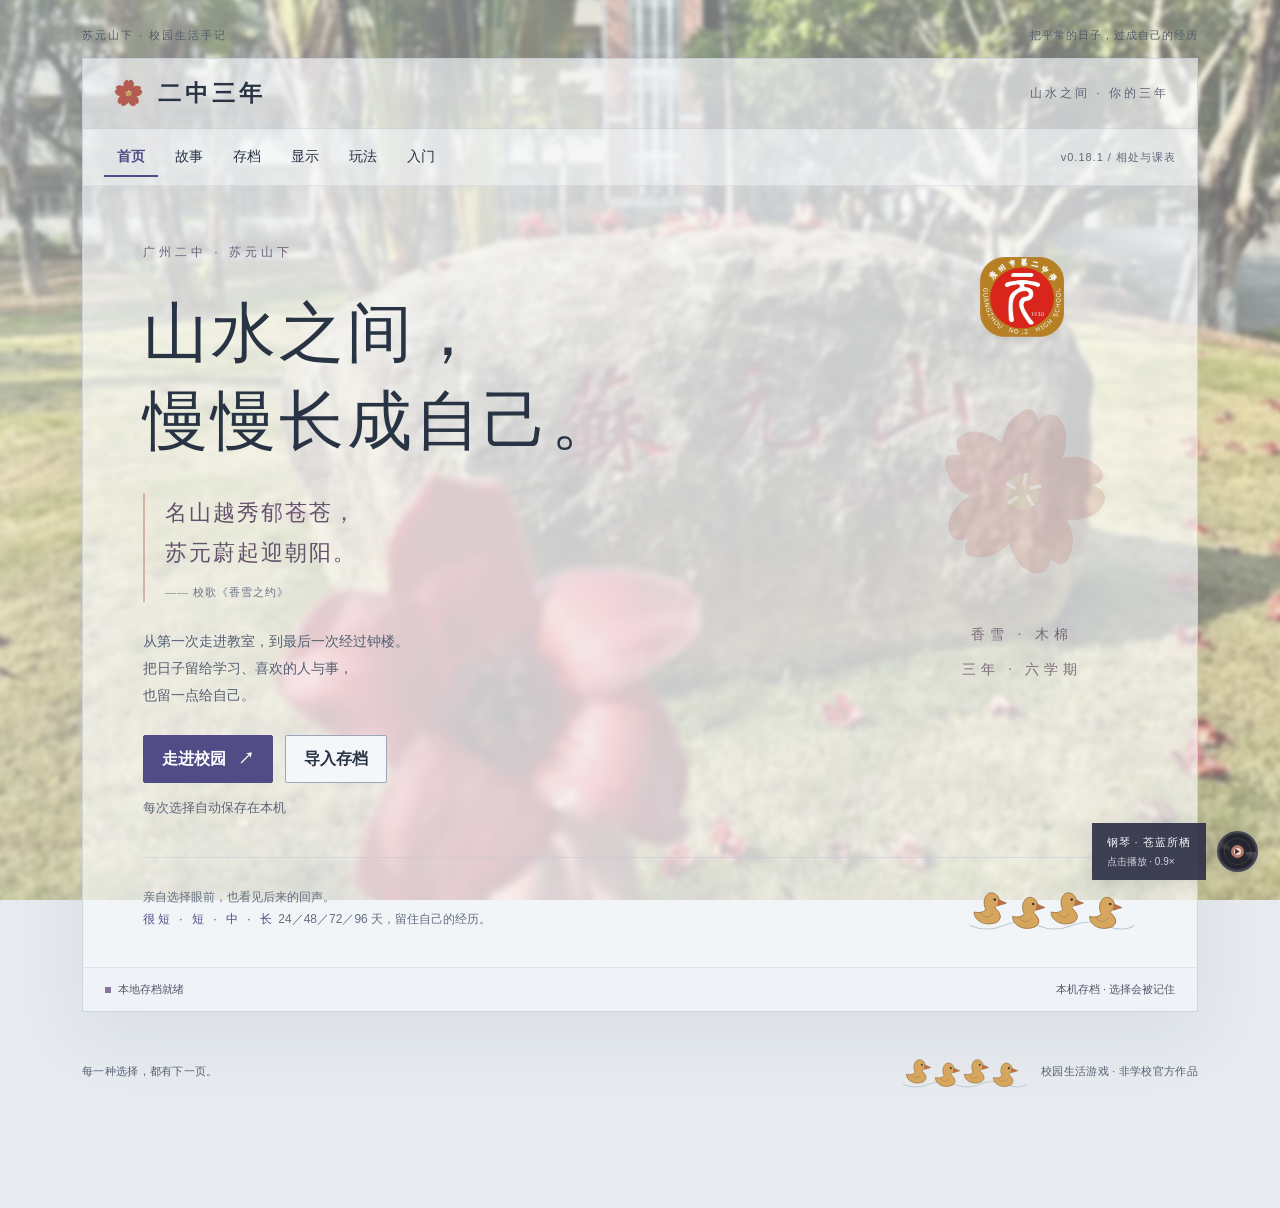
==== commit 60489ef8: "Publish v0.18.1: reconcile invitations and confirmed relationships Source d4d66672949886629da419dabc" ====
--- a/index.html
+++ b/index.html
@@ -7,7 +7,7 @@
     <meta name="description" content="在苏元山下走过自己的高中三年。校园影像、六学期与不同的人生片段，本地自动存档。" />
     <title>二中三年 · 苏元山下的校园手记</title>
     <link rel="icon" type="image/png" href="./assets/crest-DU6SDlyk.png" />
-    <script type="module" crossorigin src="./assets/index-DIxDtFc_.js"></script>
+    <script type="module" crossorigin src="./assets/index-Bug1Ikcj.js"></script>
     <link rel="stylesheet" crossorigin href="./assets/index-CendvQKb.css">
   </head>
   <body>
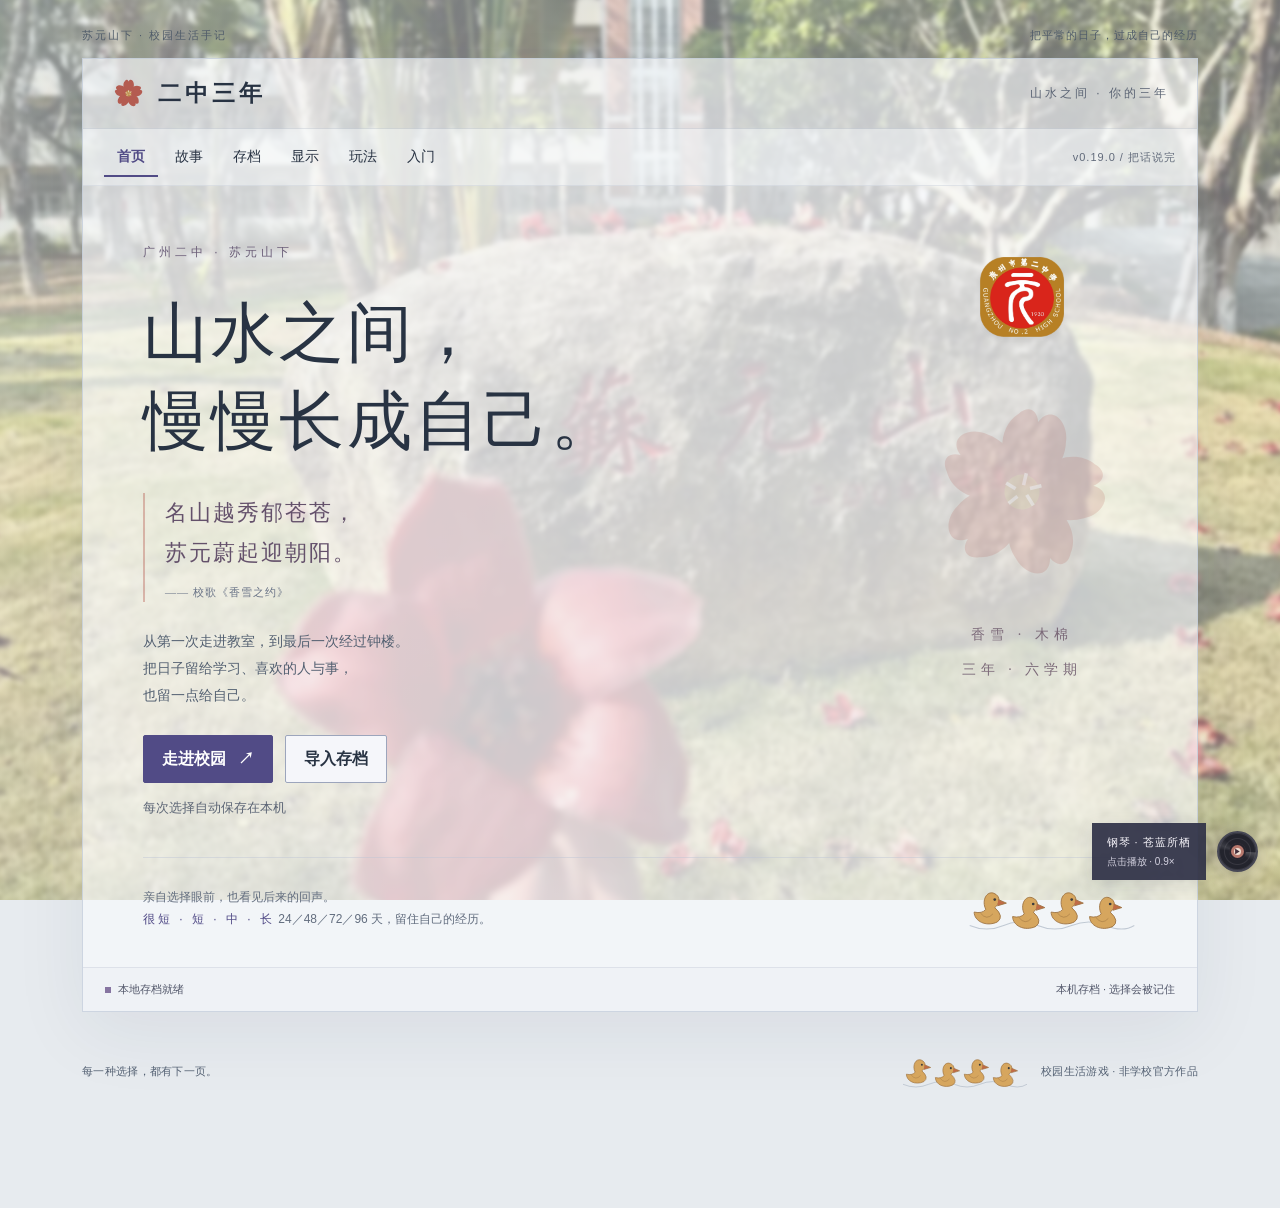
==== commit f0c4e007: "Publish v0.19.0: timetable recovery and coherent ADV dialogue Source 2f6cf768fc7f2e4859411b09cc34026" ====
--- a/index.html
+++ b/index.html
@@ -7,8 +7,8 @@
     <meta name="description" content="在苏元山下走过自己的高中三年。校园影像、六学期与不同的人生片段，本地自动存档。" />
     <title>二中三年 · 苏元山下的校园手记</title>
     <link rel="icon" type="image/png" href="./assets/crest-DU6SDlyk.png" />
-    <script type="module" crossorigin src="./assets/index-Bug1Ikcj.js"></script>
-    <link rel="stylesheet" crossorigin href="./assets/index-CendvQKb.css">
+    <script type="module" crossorigin src="./assets/index-DQBhhlzd.js"></script>
+    <link rel="stylesheet" crossorigin href="./assets/index-fBrjQCe-.css">
   </head>
   <body>
     <div id="app"><main class="boot"><h1>二中三年</h1><p id="boot-message">正在打开你的故事……</p></main></div>
--- a/assets/index-fBrjQCe-.css
+++ b/assets/index-fBrjQCe-.css
@@ -0,0 +1 @@
+body.adv-open{overflow:hidden}.adv-opponent img{position:absolute;top:-2%;left:-35%;width:170%!important;height:180%!important;max-width:none;object-position:center top!important}.adv-silhouette svg{display:block;width:100%;height:100%;object-fit:contain}.adv-actor.is-speaking{animation:adv-speaker-light .4s ease-out both}@keyframes adv-speaker-light{0%{filter:brightness(.7) saturate(.75);opacity:.75}to{filter:brightness(1.06) saturate(1);opacity:1}}.adv-reaction-outcome{margin:.6rem 0!important;color:#e9c6d1!important;line-height:1.65!important;font-size:var(--detail-size)!important}.adv-stage{--adv-accent:#edb9be;position:fixed;inset:0;width:100vw;height:100dvh;max-width:none;max-height:none;padding:0;margin:0;border:0;background:#11141c;color:#f4f0f3;overflow:hidden;isolation:isolate;font-family:inherit}.adv-stage::backdrop{background:#080a10ed;-webkit-backdrop-filter:blur(3px);backdrop-filter:blur(3px)}.adv-stage-background{position:absolute;inset:-12px;background-image:linear-gradient(180deg,#080b1788,#14182455 36%,#090c16f2),var(--adv-image);background-position:center;background-size:cover;filter:blur(3px);opacity:.72;z-index:-2}.adv-stage:after{content:"";position:absolute;inset:0;background:linear-gradient(90deg,#0a0b1688,transparent 30%,#0a0b1644 68%,#0a0b1699),linear-gradient(0deg,#0b0d18,#0b0d1800 76%);pointer-events:none;z-index:-1}.adv-stage-hud{position:absolute;inset:0 0 auto;z-index:5;display:flex;align-items:center;gap:2rem;padding:1.1rem 3.8vw;border-bottom:1px solid #ffffff20;background:linear-gradient(#0c101bd9,#0c101b1a)}.adv-stage-hud>div{display:grid;gap:.3rem}.adv-stage-hud span{font-size:.66rem;letter-spacing:.22em;color:#d1bacb}.adv-stage-hud strong{font-size:1rem;font-weight:550}.adv-stage-hud>p{flex:1;color:#e9dce8;font-size:.9rem;letter-spacing:.12em}.adv-stage-close{display:grid;place-items:center;background:#12162188;border:1px solid #e9dce866;color:#fff;width:40px;height:40px;font-size:1.65rem;cursor:pointer}.adv-cast{position:absolute;inset:90px 0 0;pointer-events:none}.adv-actor{position:absolute;bottom:0;margin:0;width:47%;height:100%;display:flex;align-items:flex-end;justify-content:center;filter:brightness(.42) saturate(.6);opacity:.7;transition:filter .4s,opacity .4s;transform-origin:bottom center}.adv-opponent{left:0}.adv-player{right:1%;width:37%}.adv-actor.is-speaking{filter:brightness(1.06) saturate(1);opacity:1}.adv-actor img{display:block;width:100%;height:112%;object-fit:contain;object-position:center bottom;filter:drop-shadow(0 0 32px #d9c9e51c);-webkit-mask-image:linear-gradient(black 58%,#0008 80%,transparent 97%);mask-image:linear-gradient(black 58%,#0008 80%,transparent 97%)}.adv-actor figcaption{position:absolute;top:18%;left:16%;display:grid;gap:.5rem;color:#f6eef2;text-shadow:0 2px 12px #000;letter-spacing:.18em;writing-mode:vertical-rl}.adv-actor figcaption strong{font-family:Georgia,"Noto Serif SC",serif;font-size:1.7rem}.adv-actor figcaption span{font-size:.72rem}.adv-player figcaption{left:auto;right:16%;top:23%}.adv-silhouette{position:relative;height:87%;width:90%;-webkit-mask-image:linear-gradient(black 50%,transparent 95%);mask-image:linear-gradient(black 50%,transparent 95%)}.adv-silhouette i{position:absolute;left:34%;top:6%;width:31%;height:23%;border-radius:49% 48% 44% 45%;background:linear-gradient(130deg,#a798b0,#242838);box-shadow:inset -12px -2px 30px #15172566}.adv-silhouette b{position:absolute;left:8%;top:30%;width:85%;height:80%;border-radius:44% 45% 4% 4%;background:linear-gradient(115deg,#746882,#171d30 70%);border-top:1px solid #e1d5e755}.adv-silhouette span{position:absolute;inset:46% 0 auto;text-align:center;color:#d1c9dd;letter-spacing:.3em;font-size:.85rem}.adv-player .adv-silhouette{opacity:.55}.adv-player .adv-silhouette b{background:linear-gradient(230deg,#c7b9d8,#1d263a 75%)}.adv-stage-content{position:absolute;left:8%;right:5%;bottom:7%;z-index:3;display:grid;grid-template-columns:minmax(0,1fr) minmax(260px,34%);gap:3vw;align-items:end}.adv-script{min-width:0;padding:1rem 0;background:linear-gradient(90deg,#10131b88,#10131b33);text-shadow:0 2px 10px #070911}.adv-speaker{display:flex;align-items:center;gap:.9rem;margin-bottom:1rem}.adv-speaker strong{font-size:1.3rem;letter-spacing:.1em}.adv-speaker span{font-size:.67rem;color:#c5b8c9}.adv-speaker i{display:block;height:1px;flex:1;background:linear-gradient(90deg,#d6bbce88,transparent)}.adv-stage .adv-script-text{font-family:Georgia,"Noto Serif SC","Source Han Serif SC",serif;color:#fff9fc;font-size:max(1.25rem,var(--reading-size));line-height:1.85;margin:0;min-height:4em;word-break:normal;overflow-wrap:break-word;animation:adv-line-reveal .28s ease-out}.adv-stage-page{margin-top:1.1rem;color:#c6bccb;font-size:.74rem;display:flex;gap:1rem}.adv-stage-next{display:block;margin:1.1rem 0 0 auto;background:transparent;border:0;color:#fce9f0;font:inherit;font-size:.9rem;letter-spacing:.16em;padding:.5rem 1rem;cursor:pointer}.adv-stage-next span{display:inline-block;margin-left:1rem;animation:adv-next-breathe 1.7s ease-in-out infinite}.adv-stage-responses{display:grid;gap:.7rem;align-content:end;max-height:48dvh;overflow-y:auto;padding:.3rem;scrollbar-width:thin}.adv-stage-choice{border:1px solid #eeedf6c4;border-left:3px solid #cab1cf;background:#f4f2f8ed;box-shadow:0 8px 24px #080a1744;color:#292638;text-align:left;display:grid;gap:.35rem;padding:.95rem 1.05rem;width:100%;min-width:0;font:inherit;line-height:1.6;cursor:pointer;transition:background .16s,transform .16s,border-color .16s;animation:adv-choice-arrive .3s ease-out both}.adv-stage-choice:nth-child(2){animation-delay:.05s}.adv-stage-choice:nth-child(3){animation-delay:.1s}.adv-stage-choice strong{font-size:var(--choice-size);font-weight:600;overflow-wrap:break-word}.adv-stage-choice span,.adv-stage-choice small{font-size:var(--detail-size);color:#5d5567}.adv-stage-choice .adv-risk{color:#9a2a46}.adv-stage-choice .adv-risk-ongoing{color:#726346}.adv-stage-choice:hover:not(:disabled){background:#fff;border-color:#fff;transform:translate(-4px)}.adv-stage button:focus-visible,.adv-stage summary:focus-visible{outline:2px solid #f0b9c5;outline-offset:4px}.adv-stage-choice:disabled{opacity:.55;cursor:wait}.adv-stage-backlog{position:absolute;top:1.4rem;right:9%;z-index:7;max-width:min(620px,78vw);font-size:.82rem}.adv-stage-backlog summary{padding:.45rem .8rem;color:#e3d7e3;cursor:pointer;border:1px solid #ffffff33;background:#10121b66}.adv-stage-backlog[open]{background:#171c2bf7;max-height:70dvh;overflow:auto;padding:1rem;border:1px solid #b8a5c255}.adv-stage-backlog p{line-height:1.8;margin:.8rem 0;color:#e6ddea}.adv-stage-backlog[open] summary{margin-bottom:1rem}.adv-stage-hud>p{padding-right:130px}.adv-result-context{border-top:1px solid #bfa9c044;margin-top:1rem;padding-top:.8rem;color:#d0c7d8;font-size:.84rem}.adv-result-context>span{font-size:.65rem;letter-spacing:.14em;color:#baa5c0}.adv-result-context p{margin:.25rem 0;line-height:1.5}.adv-result-context small{display:block;font-size:.72rem;margin-top:.6rem}.adv-result-effects{color:#e5c8d1;font-size:.78rem}.person-now,.person-topics{margin:1rem 0}.person-now h4,.person-topics h4{font-size:.9rem;margin:.6rem 0;color:#756281}.person-actions{display:grid;grid-template-columns:repeat(auto-fit,minmax(min(100%,260px),1fr));gap:.6rem}.person-actions .adv-choice{margin:0}.social-topic{font-size:.92rem!important;display:flex!important;align-items:center;justify-content:space-between;gap:.7rem;width:100%}.time-risk.is-ongoing{color:#776343;font-weight:450}.timing-recovery{margin:1rem 0;padding:.8rem 1rem;border-left:3px solid #8a789d;background:#eeeaf680;line-height:1.7}.timing-recovery strong{display:block}.timing-recovery p{font-size:.88rem;margin:.3rem 0}.timing-recovery .button{margin-top:.5rem}@keyframes adv-line-reveal{0%{opacity:0;transform:translateY(4px)}to{opacity:1;transform:translateY(0)}}@keyframes adv-choice-arrive{0%{opacity:0;transform:translate(10px)}to{opacity:1;transform:translate(0)}}@keyframes adv-next-breathe{50%{opacity:.35;transform:translate(3px)}}@media(min-width:1000px){.adv-stage[data-adv-result=true] .adv-stage-content{grid-template-columns:minmax(0,70%) 1fr}.adv-stage[data-adv-result=true] .adv-script-text{min-height:2em}}@media(max-width:700px){.adv-stage-hud{padding:.8rem 1rem;gap:.8rem}.adv-stage-hud>p{display:none}.adv-stage-hud>div{flex:1}.adv-stage-hud strong{font-size:.82rem}.adv-stage-backlog{top:1.1rem;right:4.4rem;font-size:.7rem}.adv-stage-backlog[open]{max-width:85vw;right:5vw}.adv-cast{inset:72px 0 33%}.adv-opponent{left:-11%;width:77%;height:118%}.adv-player{right:-2%;width:45%;height:95%}.adv-actor figcaption{left:26%;top:14%;font-size:1rem}.adv-player figcaption{left:auto;right:18%;top:28%}.adv-actor figcaption strong{font-size:1.2rem}.adv-actor figcaption span{font-size:.65rem}.adv-stage-content{left:5%;right:5%;bottom:3%;display:flex;flex-direction:column;align-items:stretch;gap:.7rem;max-height:68dvh}.adv-script{padding:.75rem .2rem;flex-shrink:0;background:linear-gradient(90deg,#10131be6,#10131b88)}.adv-speaker{margin-bottom:.6rem}.adv-speaker strong{font-size:1.1rem}.adv-stage .adv-script-text{font-size:var(--reading-size);line-height:1.7;min-height:3.4em;max-height:25dvh;overflow-y:auto}.adv-stage-page{margin-top:.6rem;font-size:.65rem;gap:.6rem}.adv-stage-next{margin-top:.5rem;padding:.3rem .5rem}.adv-stage-responses{max-height:30dvh;min-height:0;gap:.45rem;flex-shrink:1}.adv-stage-choice{padding:.65rem .8rem}.adv-stage-choice strong{font-size:var(--choice-size)}.adv-stage-choice span,.adv-stage-choice small{font-size:max(.72rem,calc(var(--detail-size) - .1rem))}.adv-result-context{font-size:.75rem}.adv-result-context .adv-result-effects{font-size:.72rem}.person-actions{grid-template-columns:1fr}}@media(max-height:520px)and (min-width:701px){.adv-stage-content{bottom:3%;left:5%;grid-template-columns:minmax(0,1fr) minmax(240px,40%)}.adv-stage .adv-script-text{font-size:1rem;line-height:1.5;min-height:2em}.adv-stage-responses{max-height:65dvh}.adv-stage-hud{padding:.5rem 2rem}.adv-stage-backlog{top:.65rem}.adv-cast{inset:50px 0 0}.adv-stage-page{margin-top:.5rem}}@media(prefers-reduced-motion:reduce){.adv-stage *{animation:none!important;transition:none!important}}.quiet .adv-stage *{animation:none!important;transition:none!important}.adv-stage:after{z-index:1;background:linear-gradient(0deg,#0b0d18,#0b0d18e6 24%,#0b0d1855 49%,#0b0d1800 76%)}.adv-stage-responses{overflow-x:hidden;align-content:start}@media(max-width:700px){.adv-stage-responses:not(:empty):before{content:"选择回应 · 可上下滑动";display:block;color:#d4c4d3;font-size:.65rem;letter-spacing:.1em;padding:.1rem .3rem}.adv-actor figcaption{writing-mode:horizontal-tb;gap:.2rem;letter-spacing:.1em}.adv-player figcaption{text-align:right}}@media(max-width:700px){.adv-opponent{height:100%;top:0;bottom:auto}.adv-opponent img{top:3%;left:-20%;width:140%!important;height:140%!important}.adv-stage:after{background:linear-gradient(0deg,#0b0d18,#0b0d18ed 29%,#0b0d1888 48%,#0b0d1800 75%)}}.social-main{margin:1.4rem 0;border-block:1px solid #b7a6b3;padding:1.1rem 0}.social-main h2{font-size:1.18rem}.social-presence{display:grid;grid-template-columns:repeat(auto-fit,minmax(min(100%,220px),1fr));gap:1rem}.social-presence article{border-left:3px solid #9c6577;padding:.5rem .85rem;min-width:0}.social-person-name{font-size:1.2rem;font-weight:800;color:#493e61}.social-person-name small{font-size:.85rem;font-weight:500}.encounter-lead{font-size:1.1rem!important;font-weight:700!important;line-height:1.65!important}.social-presence button{display:block;margin:.5rem 0;max-width:100%;white-space:normal}.appointment-board{border-block:1px solid #b8a9be;margin:1.4rem 0;padding:.8rem 0}.appointment-board article{padding:.6rem 0;border-bottom:1px dashed #b8a9be}.appointment-board article>div{display:flex;flex-wrap:wrap;gap:.6rem}.appointment-board .adv-choice{flex:1 1 180px}.social-person-record{padding:1.2rem 0;border-bottom:1px solid #b8a9be}.social-person-record details{margin-top:.8rem}.social-person-record .adv-choice{margin:.5rem 0}.attendance-alert{border-left:5px solid #aa304e;background:#fff2f3e8;padding:1rem;margin:1rem 0;color:#8b1834}.attendance-alert strong{font-size:1.2rem;font-weight:850}.attendance-alert p{margin:.4rem 0}.school-current.is-absent strong,.timetable-row.is-absent strong{color:#ae193f!important;font-weight:900!important}.attendance-records li{margin:.7rem 0;line-height:1.7}.adv-scene{position:relative;min-height:500px;padding:1rem 0;background:linear-gradient(180deg,#f5f2fb10,#f6f2faf0);isolation:isolate}.adv-scene-top{display:flex;justify-content:space-between;gap:1rem;align-items:center;flex-wrap:wrap}.adv-portrait{width:100px;height:120px;margin:1.4rem auto 1rem;display:grid;place-content:center;text-align:center;border:1px solid #ac8092;border-radius:50% 50% 25% 25%;background:linear-gradient(135deg,#cbb9d4d9,#f7e4e5);box-shadow:0 8px 24px #4c33531f}.adv-portrait span{font:700 2.5rem Georgia,"Noto Serif SC",serif;color:#684454}.adv-portrait i{font-size:.7rem;font-style:normal;color:#684454;margin-top:.5rem;letter-spacing:.14em}.adv-dialogue{border:1px solid #aa91b7;border-top:3px solid #95677d;background:#faf8fff2;box-shadow:0 12px 30px #3d244919;padding:1.4rem;position:relative;min-width:0}.adv-nameplate{display:inline-block;margin-top:-3rem;margin-bottom:1rem;background:#594766;color:#fff;padding:.45rem 1.3rem;font-weight:700;letter-spacing:.05em}.adv-line{font-family:Georgia,"Noto Serif SC","Source Han Serif SC",serif;font-size:1.2rem;line-height:1.95;min-height:4em;overflow-wrap:break-word;word-break:normal}.adv-page{font-size:.8rem;color:#766878;margin:1rem 0}.adv-responses{display:grid;gap:.7rem}.adv-choice{display:flex;flex-direction:column;align-items:flex-start;gap:.45rem;min-width:0;width:100%;text-align:left;padding:.85rem 1rem;border:1px solid #9c8aaf;background:#f8f6fd;color:#403649;font:inherit;cursor:pointer;white-space:normal;word-break:normal;overflow-wrap:break-word;line-height:1.6}.adv-choice:hover:not(:disabled){background:#eae3f4;border-color:#704b80}.adv-choice:focus-visible{outline:3px solid #98627c;outline-offset:3px}.adv-choice strong{font-size:1.02rem}.adv-choice span,.adv-choice small{font-size:.84rem;color:#655b71}.adv-choice em{font-style:normal;font-size:.88rem;color:#99233c}.adv-choice:disabled{opacity:.65;cursor:not-allowed}.adv-backlog{margin-top:1rem}.adv-backlog p{line-height:1.8}.adv-result{border-left:4px solid #9c6577;padding:1rem 1.2rem;background:#faf6fbe8;font-size:1.15rem;line-height:1.9}.adv-scene .button.primary{background:#624c79}.time-risk{color:#99233c;font-weight:650;display:block;font-size:.9rem;margin-top:.5rem}.social-main,.adv-dialogue{animation:adv-arrive .24s ease-out}@keyframes adv-arrive{0%{opacity:0;transform:translateY(6px)}to{opacity:1;transform:translateY(0)}}@media(max-width:480px){.adv-dialogue{padding:1rem}.adv-portrait{height:90px;width:78px}.adv-line{font-size:1.1rem;line-height:1.85}.adv-scene{min-height:420px}.social-presence{grid-template-columns:1fr}.appointment-board article>div{display:block}.adv-choice{margin:.45rem 0}}@media(prefers-reduced-motion:reduce){.social-main,.adv-dialogue{animation:none}}.reduced-motion .social-main,.reduced-motion .adv-dialogue{animation:none}.adv-line{color:#342d40;font-weight:500}.adv-nameplate{color:#fff}.adv-portrait{border-radius:50% 50% 15% 15%}.adv-line{font-size:max(1.1rem,var(--reading-size));line-height:1.95}.adv-choice strong{font-size:var(--choice-size)}.adv-choice span,.adv-choice small,.adv-page,.time-risk{font-size:var(--detail-size)}.encounter-lead{font-size:var(--choice-size)!important}.quiet .social-main,.quiet .adv-dialogue{animation:none!important}.has-new-message{position:relative}.campus-message-dot{position:absolute;right:5px;top:5px;width:8px;height:8px;border-radius:50%;background:#bc344a;box-shadow:0 0 0 2px #fff8;pointer-events:none;animation:campus-message-hop 7s ease-in-out infinite}@keyframes campus-message-hop{0%,84%,to{transform:translateY(0)}88%{transform:translateY(-4px)}92%{transform:translateY(0)}96%{transform:translateY(-2px)}}.context-guide{max-width:min(560px,calc(100vw - 30px))}.context-guide p{font-size:var(--reading-size);line-height:1.85}.context-guide-list{display:grid;gap:10px;max-height:55vh;overflow:auto}.context-guide .dialog-actions{gap:10px}.context-guide .button{white-space:normal;max-width:100%}.feelings-note{border-left:3px solid #ad6470;padding:10px 14px;margin:12px 0 20px;background:#f5e9ef88;line-height:1.8}.feelings-note strong{color:#884255}.rule-version{font-size:12px;color:var(--muted);margin-left:8px}body.quiet .campus-message-dot{animation:none}@media(prefers-reduced-motion:reduce){.campus-message-dot{animation:none}}.impression-overview{border-bottom:1px solid #b8bed0;padding-bottom:1rem}.impression-overview h3{display:flex;align-items:baseline;gap:1rem;flex-wrap:wrap}.impression-overview h3 strong{font-size:2.25rem;color:#58517e}.impression-overview h3 small{font-size:.8rem;font-weight:400}.impression-sources{display:grid;grid-template-columns:1fr 1fr;gap:1.2rem;margin:1.4rem 0}.impression-sources article{padding:0 0 1rem;border-bottom:2px solid #c5b6c0}.impression-sources article>div,.impression-people article>div{display:flex;align-items:baseline;justify-content:space-between;gap:.7rem}.impression-sources h4,.impression-people h4{margin:.25rem 0}.impression-sources progress{width:100%;height:5px;accent-color:#975969}.impression-sources p,.impression-people p,.skill-guide p{line-height:1.75;color:#505665;font-size:.92rem}.impression-people article{padding:1rem 0;border-bottom:1px solid #c4c8d2}.skill-guide,.role-ability-guide{margin:1.2rem 0;border-top:1px solid #b8bed0;padding-top:1rem}.skill-guide summary,.role-ability-guide summary{font-weight:600;cursor:pointer;color:#57517e}.skill-guide-list{display:grid;grid-template-columns:1fr 1fr;gap:1rem}.skill-guide-list article{padding-bottom:1rem;border-bottom:1px solid #d3d5df}.skill-guide-list h4{margin:.8rem 0 .3rem}.skill-guide-list h4 span{font-size:.85rem;font-weight:400;margin-left:.6rem}.skill-guide-list small{color:#747584;line-height:1.7}.role-ability-guide p{display:flex;flex-direction:column;gap:.3rem;font-size:.85rem;line-height:1.7}.person-impression{margin:1rem 0;padding:1rem 0;border-block:1px solid #cac4d2;display:flex;flex-direction:column;gap:.5rem;color:#5c526d}.interaction-context{display:block;font-size:.8rem;line-height:1.6;color:#716276;margin-top:.4rem}@media(max-width:600px){.impression-sources,.skill-guide-list{grid-template-columns:1fr}.impression-people article>div{flex-wrap:wrap}}.impression-sources progress{border:0;background:#d3d2df}.impression-sources progress::-webkit-progress-bar{background:#d3d2df}.impression-sources progress::-webkit-progress-value{background:#975969}.impression-sources progress::-moz-progress-bar{background:#975969}.identity-setup{margin:2rem 0;padding:1.6rem 0;border-block:1px solid #aab1c6}.identity-setup h3{margin-top:1.5rem;font-size:1.05rem}.gender-options{display:flex;gap:.7rem}.gender-options .button{min-width:100px}.gender-options [aria-pressed=true]{background:#424d7c;color:#fff;border-color:#424d7c}.personality-options{display:grid;grid-template-columns:repeat(2,minmax(0,1fr));gap:12px}.personality-options .profile-option{text-align:left;min-width:0;line-height:1.65}.personality-options [aria-pressed=true]{border-color:#b64752;box-shadow:inset 4px 0 #b64752}.identity-summary{display:flex;gap:1rem;align-items:center;flex-wrap:wrap;margin:.8rem 0;color:#454861;font-size:.9rem}.identity-summary details{max-width:40rem}.identity-summary summary{cursor:pointer;text-decoration:underline;text-underline-offset:4px}.identity-summary p{margin:.4rem 0}.discipline-risk{display:block;color:#8a4356;font-size:.85rem;margin-top:.35rem}@media(max-width:600px){.personality-options{grid-template-columns:1fr}.identity-setup{padding-block:1rem}.gender-options .button{flex:1}}.identity-setup .gender-options .button[aria-pressed=true]{background:#424d7c;color:#fff;border-color:#424d7c}.connection-tabs{display:flex;gap:12px;margin:22px 0}.connection-tabs button{flex:1;text-align:left}.connection-tabs small{display:block;font-size:12px;margin-top:7px;color:#746689}.connection-person{border-top:2px solid #8b7b9f;padding-top:24px}.connection-heading{display:flex;justify-content:space-between;align-items:center;gap:20px}.connection-heading h3{font-size:30px;margin:8px 0}.connection-heading p{margin:8px 0}.connection-heading>strong{font-size:22px;color:#6d577e}.connection-heading small{font-size:12px;color:#73758b}.bond-steps{list-style:none;display:grid;grid-template-columns:repeat(4,1fr);padding:22px 0;gap:10px}.bond-steps li{padding-top:12px;border-top:3px solid #dad6df;display:flex;flex-direction:column;gap:7px}.bond-steps b{font-size:25px;color:#8c819c}.bond-steps .done{border-color:#aa6477}.bond-steps .current{border-color:#76648e}.bond-steps small{font-size:11px;color:#777286}.bond-steps span{font-size:14px}.bond-scene{border-left:3px solid #b37786;padding:6px 0 10px 24px;margin:24px 0}.bond-scene>p{line-height:1.9}.bond-scene .choice,.connection-daily .choice{display:flex;margin:12px 0;width:100%;text-align:left}.bond-scene .choice small,.connection-daily .choice small{display:block;font-size:12px;font-weight:400;line-height:1.8;margin:9px 0}.connection-places{display:flex;align-items:center;gap:14px;flex-wrap:wrap;padding:18px 0;border-block:1px solid #d0c9d9;font-size:13px}.connection-person details{margin-top:20px}.connection-person summary{cursor:pointer}.connection-memory{border-bottom:1px solid #d4cddd;padding:18px 0}.connection-memory time{font-size:12px;color:#777286}.connection-opportunities{display:flex;flex-wrap:wrap;gap:12px;align-items:center;padding:18px 0;border-block:1px solid #c9bfd4;margin:20px 0}.connection-opportunities>span{font-weight:600}.connection-opportunities small{flex-basis:100%;color:#777286}.compact-receipt{border-left:3px solid #9c7e9b;background:#efedf5bb;padding:17px 22px;margin:0 0 26px}.compact-receipt>span{display:block;font-size:12px;color:#767084;margin-bottom:8px}.compact-receipt>strong{font-size:18px}.compact-receipt p{font-size:var(--support-size);line-height:1.8;margin:10px 0}.compact-receipt>div{display:flex;flex-wrap:wrap;gap:10px;font-size:12px;color:#715a81}.compact-receipt .compact-receipt-notes{font-size:12px;color:#746383}.place-planning{display:grid;grid-template-columns:repeat(3,1fr);gap:15px;border-block:1px solid #ccc4d4;padding:20px 0;margin:20px 0}.place-planning>div{display:flex;flex-direction:column;gap:8px}.place-planning span{font-size:12px;color:#777286}.place-planning strong{font-size:21px;color:#66547d}.place-planning p{grid-column:1/-1;margin:0;font-size:13px;line-height:1.9}.pending-work{display:flex;flex-direction:column;gap:12px;padding:18px 22px;border-left:3px solid #b77a83;background:#f3e9edaa;margin:20px 0;font-size:var(--support-size)}@media(max-width:600px){.connection-heading{align-items:flex-start}.connection-heading h3{font-size:26px}.connection-heading>strong{font-size:18px}.connection-tabs{gap:7px}.connection-tabs button{padding:12px 8px}.bond-steps{gap:8px}.bond-steps span{font-size:12px}.bond-scene{padding-left:15px}.place-planning{gap:10px}.place-planning strong{font-size:18px}}.life-panel.connection-panel{max-height:none;overflow:visible}.connection-tabs [aria-pressed=true]{background:#e8e1ef;border-color:#7b698e;color:#58416e}.connection-tabs small{font-size:12px}.connection-tabs button{display:block;min-width:0;white-space:nowrap;text-align:center}.connection-tabs small{white-space:normal;line-height:1.5}.campus-notices{padding:18px clamp(16px,4vw,44px);border-bottom:1px solid #bdb6c9;background:#eeeaf4cc}.campus-notice{padding:15px 0;border-bottom:1px solid #c6c2d2;display:grid;grid-template-columns:1fr auto;gap:20px;color:#37435c}.campus-notice:last-child{border-bottom:0}.campus-notice time{font-size:11px;color:#76738b}.campus-notice h3{font:600 19px/1.5 var(--font-title,serif);margin:7px 0}.campus-notice p{font-size:var(--support-size);line-height:1.8;margin:0}.campus-notice-buttons{display:flex;flex-direction:column;justify-content:center;gap:12px}.notice-discipline{background:#f3e7eb;border-left:4px solid #a65d68;padding:15px}.notice-discipline h3{color:#934653}.unavailable-choices{border-top:1px dashed #bcb7cc;padding:16px 0;margin-top:20px;font-size:var(--support-size);color:#69728b}.unavailable-choices summary{cursor:pointer}.unavailable-choices ul{padding-left:20px;line-height:1.7}.unavailable-choices li{padding:10px 0}.unavailable-choices li span{display:block;font-size:12px}.campus-explore-link{display:flex;justify-content:space-between;align-items:center;gap:15px;padding:16px 0;border-top:1px solid #bfc3d2}.campus-place-purpose{font-size:var(--support-size);color:#5e537c;line-height:1.8}.campus-notices summary{padding:13px 0;font-size:var(--support-size)}@media(max-width:650px){.campus-notice{grid-template-columns:1fr;gap:10px}.campus-notice-buttons{flex-direction:row;justify-content:flex-start;flex-wrap:wrap}.campus-explore-link{align-items:flex-start;flex-direction:column}}:root{--desktop: #dce0ed;--surface: #f6f7fb;--ink: #24263d;--muted: #60667d;--accent: #4438a7;--line: #c0c5d7;--danger: #9c4057;--reading-size: 18px;--choice-size: 16px;--support-size: 14px;--detail-size: 13px;--subheading-size: 18px;--metric-size: 15px;color-scheme:light}body.reading-large{--reading-size: 23px;--choice-size: 20px;--support-size: 18px;--detail-size: 16px;--subheading-size: 21px;--metric-size: 18px}@media(max-width:650px){body.reading-large{--reading-size: 22px}}*{box-sizing:border-box}html{min-height:100%;scroll-behavior:auto}body{margin:0;color:var(--ink);font:16px/1.65 system-ui,-apple-system,Segoe UI,Microsoft YaHei,sans-serif;background:var(--desktop);background-image:radial-gradient(#b8bdd1 .75px,transparent .75px);background-size:8px 8px}button,input,select{font:inherit}button{cursor:pointer}button:disabled{cursor:not-allowed;opacity:.48}button,a,input,select{touch-action:manipulation}button:focus-visible,a:focus-visible,input:focus-visible,select:focus-visible{outline:3px solid var(--accent);outline-offset:4px}button{border-radius:0}button,input,select{color:inherit}a{color:var(--accent)}h1,h2,h3,p{margin:0}button .icon{pointer-events:none}.mono,.eyebrow,.key,.caption,.desktop-label,.window-title,.statusbar{font-family:Cascadia Mono,SFMono-Regular,Consolas,monospace}.desktop{max-width:1200px;margin:auto;padding:38px 34px 24px}.desktop-label{display:flex;justify-content:space-between;gap:16px;font-size:12px;letter-spacing:1.7px;margin-bottom:18px;color:#53596e}.desktop-label span:last-child{letter-spacing:1px}.window{background:var(--surface);border:2px solid var(--ink);box-shadow:7px 7px #aeb5ca}.titlebar{min-height:40px;display:flex;align-items:center;justify-content:space-between;padding:5px 10px;background:var(--accent);color:#fff;border-bottom:2px solid var(--ink)}.window-title{font-size:14px;font-weight:700;letter-spacing:1px;display:flex;gap:9px;align-items:center}.disk-mini{width:17px;height:18px;background:#e7e6f7;border:2px solid #202036;display:inline-block;box-shadow:inset 0 -6px #9498c9}.window-dots{display:flex;gap:5px}.window-dots i{font-style:normal;width:18px;height:18px;border:1px solid #1e1b38;background:#d9daea;color:#272435;font-size:14px;line-height:14px;text-align:center}.menubar{display:flex;justify-content:space-between;align-items:center;gap:10px;min-height:52px;background:#e9ebf2;border-bottom:1px solid var(--line);padding:6px 18px}.menulinks{display:flex;gap:4px;flex-wrap:wrap}.menu-button,.text-button{border:0;background:transparent;min-height:38px;padding:7px 10px}.menu-button:hover,.text-button:hover{background:#d8dcf0}.menu-button[aria-current=page]{background:#d1d6ed;color:#2f277e}.version{font-size:11px;color:var(--muted);white-space:nowrap}.view{min-height:555px}.home-layout{display:grid;grid-template-columns:minmax(0,1fr) 300px}.hero{padding:44px 46px 36px;border-right:1px solid var(--line);position:relative}.eyebrow{color:var(--accent);font-size:11px;letter-spacing:2px;text-transform:uppercase;display:flex;align-items:center;gap:9px;margin-bottom:25px}.square{display:inline-block;width:7px;height:7px;background:var(--accent)}.hero h1{font-size:clamp(38px,4.4vw,58px);line-height:1.23;letter-spacing:-2px;font-weight:800;margin-bottom:22px}.hero h1 em{font-style:normal;color:var(--accent)}.hero-description{color:var(--muted);max-width:32em;font-size:16px;line-height:1.9;margin-bottom:28px}.button{display:inline-flex;justify-content:center;align-items:center;gap:12px;min-height:46px;padding:10px 19px;border:1px solid var(--ink);background:#e4e7f0;box-shadow:2px 2px 0 var(--ink);font-weight:600;text-decoration:none;line-height:1.45}.button:hover:not(:disabled){background:#d9ddef}.button:active:not(:disabled){transform:translate(2px,2px);box-shadow:none}.button.primary{color:#fff;background:var(--accent)}.button.primary:hover:not(:disabled){background:#302a87}.button.danger{color:var(--danger);background:#fff4f5;border-color:var(--danger);box-shadow:2px 2px 0 var(--danger)}.button.compact{font-size:13px;min-height:38px;padding:7px 12px}.hero-actions{display:flex;flex-wrap:wrap;gap:16px;margin:0 0 20px}.save-inline{font-size:12px;color:var(--muted);min-height:23px}.home-side{background:#e8ebf5;padding:34px 24px 26px}.mini-title{font-size:11px;letter-spacing:1.5px;color:var(--muted);margin-bottom:17px}.floppy{display:block;width:170px;height:174px;margin:20px auto 28px;filter:drop-shadow(7px 7px 0 #c0c5dc)}.episode-name{font-size:20px;line-height:1.5;font-weight:700;margin-bottom:8px}.side-copy{font-size:13px;color:var(--muted);line-height:1.8}.side-meta{border-top:1px solid #b9bfd3;margin-top:24px;padding-top:14px;display:flex;justify-content:space-between;font-size:12px}.home-bottom{display:grid;grid-template-columns:repeat(3,1fr);border-top:1px solid var(--line);padding:22px 30px;gap:24px}.home-feature{display:flex;gap:12px}.feature-number{font:12px Consolas,monospace;color:var(--accent);padding-top:4px}.home-feature strong{display:block;font-size:13px;margin-bottom:3px}.home-feature p{font-size:12px;color:var(--muted);line-height:1.6}.statusbar{display:flex;justify-content:space-between;align-items:center;gap:8px;background:#e3e6ef;border-top:1px solid var(--line);padding:8px 15px;font-size:11px;color:#52576a}.statusbar .status{display:flex;align-items:center;gap:7px}.status-led{width:6px;height:6px;background:var(--accent)}.footer{margin-top:22px;display:flex;justify-content:space-between;gap:20px;color:#62677c;font-size:11px;letter-spacing:.3px}.game-layout{display:grid;grid-template-columns:215px minmax(0,1fr)}.sidebar{background:#e9ecf5;border-right:1px solid var(--line);padding:26px 22px}.phase-number{font-size:42px;line-height:1;color:#9da5c2;margin-bottom:10px;font-family:Consolas,monospace}.phase-label{font-size:13px;font-weight:700}.progress-label{font-size:11px;color:var(--muted);margin:8px 0 26px}.stat{margin:20px 0}.stat-label{display:flex;justify-content:space-between;font-size:13px}.stat-label b{font-family:Consolas,monospace;font-size:16px}.segments{display:flex;gap:3px;height:10px;margin-top:7px}.segments i{flex:1;background:#c8cddd}.segments i.filled{background:var(--accent)}.stat small{font-size:10px;color:var(--muted);display:block;margin-top:6px}.sidebar .text-button{margin-top:20px;width:100%;border-top:1px solid #b9bfd3;text-align:left;font-size:12px;padding-left:0}.scene{padding:34px 42px 36px;min-width:0}.scene-top{display:flex;justify-content:space-between;gap:10px;font-size:11px;color:var(--muted);margin-bottom:28px;letter-spacing:1px}.event-category{color:var(--accent);font-size:12px;display:flex;align-items:center;gap:8px;margin-bottom:13px}.scene h1{font-size:30px;line-height:1.5;letter-spacing:-.6px;margin-bottom:20px}.story{font-size:var(--reading-size);line-height:1.95;max-width:38em;color:#373b50;white-space:pre-line}.scene-divider{height:1px;background:var(--line);margin:29px 0 22px}.choose-caption{font-size:11px;color:var(--muted);letter-spacing:1px;margin-bottom:15px}.choices{display:grid;gap:12px}.choice{display:grid;grid-template-columns:30px 1fr 18px;align-items:start;gap:13px;border:1px solid #a9afc4;background:#fafbfe;padding:16px;text-align:left;min-height:75px;box-shadow:2px 2px #c7cde0;width:100%}.choice:hover:not(:disabled){border-color:var(--accent);background:#e9e9fc;box-shadow:2px 2px 0 var(--accent)}.choice:active:not(:disabled){transform:translate(2px,2px);box-shadow:none}.choice .key{display:grid;place-items:center;border:1px solid #a7aec4;width:27px;height:27px;font-size:12px;background:#eceff6;color:var(--accent)}.choice-label{display:block;font-size:15px;font-weight:600;line-height:1.65}.choice small{display:block;color:var(--muted);font-size:12px;margin-top:4px;line-height:1.6}.choice-arrow{color:var(--accent);padding-top:2px}.result-label{font-size:11px;letter-spacing:2px;color:var(--accent);margin:2px 0 18px}.result-choice{font-size:13px;color:var(--muted);border-left:3px solid #a6acd0;padding-left:12px;margin-bottom:21px}.changes{display:flex;flex-wrap:wrap;gap:9px;margin:22px 0 28px}.change{padding:5px 10px;border:1px solid #b4bbd4;background:#e9edf9;font-size:12px}.change.negative{color:#96495a;background:#faf0f3;border-color:#d9b9c4}.phase-intro{padding-top:10px}.chapter-mark{display:flex;align-items:center;gap:15px;margin:10px 0 30px;color:var(--accent)}.chapter-mark b{font:70px/1 Consolas,monospace;letter-spacing:-6px}.chapter-mark span{font-size:11px;line-height:1.8;letter-spacing:2px}.phase-intro .button{margin-top:35px}.sample-note{margin-top:30px;font-size:11px;color:#85899d}.ending-stamp{display:inline-block;border:2px solid var(--accent);padding:4px 11px;color:var(--accent);font:12px Consolas,monospace;letter-spacing:2px;transform:rotate(-3deg);margin-bottom:24px}.ending-actions{display:flex;gap:12px;flex-wrap:wrap;margin-top:24px}.panel-view{padding:32px 40px}.panel-view h1{font-size:27px;margin:0 0 8px}.panel-lead{color:var(--muted);font-size:14px;margin-bottom:26px}.saves-toolbar{display:flex;gap:12px;flex-wrap:wrap;margin-bottom:25px}.slot{border-top:1px solid var(--line);padding:18px 0;display:flex;gap:20px;justify-content:space-between;align-items:center}.slot-main{min-width:0}.slot h3{font-size:15px}.slot p,.slot small{display:block;font-size:12px;color:var(--muted)}.slot-actions{display:flex;gap:8px;flex-wrap:wrap;justify-content:flex-end}.slot-actions button{white-space:nowrap}.slot.empty{color:#72788e}.settings-row{padding:22px 0;border-top:1px solid var(--line);display:flex;gap:20px;justify-content:space-between;align-items:center}.settings-row p{font-size:12px;color:var(--muted)}select{background:#fff;border:1px solid var(--line);padding:8px 14px;min-height:44px}.about-copy{font-size:15px;line-height:1.9;max-width:650px}.about-copy p{margin:16px 0}.log-entry{border-top:1px solid var(--line);padding:20px 0}.log-entry h3{font-size:16px}.log-entry .log-time{font-size:11px;color:var(--muted);margin-bottom:5px}.log-entry .log-choice{font-size:13px;color:var(--accent);margin:8px 0}.log-entry p{font-size:14px;line-height:1.8}.log-entry .changes{margin:12px 0 0}.empty-state{padding:45px 10px;text-align:center;color:var(--muted)}.empty-state p{margin:12px 0}.notice{margin:0;padding:12px 20px;border-bottom:1px solid #a8afd0;background:#e9eafb;color:#38316f;font-size:13px;display:flex;align-items:center;gap:10px;justify-content:space-between;flex-wrap:wrap}.notice.error{background:#fff1f3;color:#853c50;border-color:#d8afbb}.notice p{flex:1;min-width:200px}.notice .actions{display:flex;flex-wrap:wrap;gap:8px}.sr-only{position:absolute;width:1px;height:1px;padding:0;margin:-1px;overflow:hidden;clip:rect(0,0,0,0);white-space:nowrap;border:0}.boot{max-width:600px;margin:15vh auto;padding:30px}.boot h1{font-size:32px}.boot p{margin-top:10px}dialog{border:2px solid var(--ink);padding:0;background:#f3f4f9;color:var(--ink);max-width:min(480px,calc(100vw - 30px));width:100%;box-shadow:7px 7px #292c4940}dialog::backdrop{background:#1a1f365c}dialog .dialog-title{background:var(--accent);color:#fff;font-size:13px;padding:7px 12px}dialog .dialog-body{padding:25px}dialog h2{font-size:23px;margin-bottom:14px}dialog p{font-size:14px;line-height:1.9;color:var(--muted)}dialog .dialog-actions{display:flex;justify-content:flex-end;flex-wrap:wrap;gap:13px;margin-top:25px}.quiet *{animation:none!important;transition:none!important}.content-placeholder{padding:20px}.notice button{flex-shrink:0}@media(min-width:1400px){.desktop{padding-top:6vh}.view{min-height:580px}.hero{padding-top:55px}}@media(max-width:850px){.desktop{padding:20px}.home-layout{grid-template-columns:minmax(0,1fr) 245px}.hero{padding:32px 28px}.home-side{padding:25px 20px}.hero h1{font-size:42px}.home-bottom{padding:20px;gap:16px}.game-layout{grid-template-columns:175px minmax(0,1fr)}.sidebar{padding:23px 16px}.scene{padding:27px}.scene h1{font-size:27px}}@media(max-width:650px){.desktop{padding:14px 10px 20px}.desktop-label{font-size:9px;letter-spacing:1px;margin:0 3px 10px}.desktop-label span:last-child{display:none}.window{box-shadow:4px 4px #aeb5ca}.window-title{font-size:12px}.titlebar{min-height:35px}.menubar{padding:5px 8px;min-height:47px}.menu-button{font-size:12px;padding:6px 9px;min-height:36px}.version{font-size:10px}.home-layout{display:block}.hero{border-right:0;padding:31px 23px 27px}.eyebrow{font-size:10px;letter-spacing:1.5px;margin-bottom:20px}.hero h1{font-size:43px;letter-spacing:-2px;margin-bottom:19px}.hero-description{font-size:14px;line-height:1.9;margin-bottom:25px}.hero-actions{gap:13px}.hero-actions .button{font-size:14px}.home-side{display:grid;grid-template-columns:90px 1fr;gap:0 21px;padding:23px;border-top:1px solid var(--line)}.home-side .mini-title{grid-column:1/-1;margin-bottom:14px}.floppy{width:83px;height:86px;margin:5px 0;grid-row:2/5}.episode-name{font-size:17px}.side-copy{font-size:12px}.side-meta{margin-top:12px;padding-top:10px;font-size:10px}.home-bottom{grid-template-columns:1fr;padding:19px 23px;gap:13px}.home-feature p{font-size:11px}.home-feature strong{font-size:12px}.view{min-height:480px}.footer{font-size:10px;display:block;padding:0 4px;line-height:2}.footer span{display:block}.statusbar{font-size:9px;padding:8px 9px;align-items:start}.statusbar>span:last-child{max-width:120px;text-align:right}.game-layout{display:flex;flex-direction:column}.sidebar{padding:15px 19px;border-right:0;border-bottom:1px solid var(--line);display:grid;grid-template-columns:repeat(3,minmax(0,1fr));gap:8px 14px}.phase-number{display:none}.phase-label{grid-column:1/3;font-size:12px}.progress-label{margin:0;text-align:right;font-size:10px}.stat{margin:0}.stat-label{font-size:11px}.stat-label b{font-size:14px}.segments{height:7px;gap:2px;margin-top:5px}.stat small,.sidebar .text-button{display:none}.scene{padding:25px 22px 30px}.scene-top{font-size:10px;margin-bottom:22px}.scene h1{font-size:25px;line-height:1.5;margin-bottom:18px}.story{font-size:var(--reading-size);line-height:1.9}.scene-divider{margin:23px 0 19px}.choice{padding:14px 12px;gap:10px;grid-template-columns:25px 1fr 12px}.choice .key{width:24px;height:24px}.choice-label{font-size:14px}.choice small{font-size:11px}.panel-view{padding:25px 20px}.slot{align-items:flex-start;flex-direction:column;gap:12px}.slot-actions{justify-content:flex-start}.slot-actions .button{font-size:12px}.settings-row{align-items:flex-start;flex-direction:column;gap:12px}.chapter-mark b{font-size:60px}.scene .button{font-size:14px}.notice{padding:12px;font-size:12px}.notice .button{font-size:11px}.notice p{min-width:160px}.phase-intro{padding-top:0}}@media(prefers-reduced-motion:reduce){*{scroll-behavior:auto!important;transition:none!important;animation:none!important}}.choice-group{display:grid;gap:5px}.choice-time{display:block;font-size:var(--support-size,14px);color:var(--accent);margin-top:6px;font-weight:600}.calculation-details{font-size:var(--support-size,14px);color:var(--muted);margin:5px 0 12px}.calculation-details summary{cursor:pointer;min-height:36px;display:list-item;padding:5px 2px}.calculation-details summary:focus-visible{outline:3px solid var(--accent);outline-offset:2px}.calculation-details .effect-notes{margin:8px 0;padding-left:20px}.study-readout{border-top:1px solid var(--line);border-bottom:1px solid var(--line);padding:13px 0;margin:14px 0;font-size:var(--support-size,14px)}.study-readout strong,.study-readout span{display:block}.study-readout span{font-size:var(--detail-size,13px);color:var(--muted);margin-top:5px}.metric-details article{border-top:1px solid var(--line);padding:17px 0}.metric-details h2{font-size:20px}.metric-details p{margin:8px 0}.font-preview-option small{display:block}.choice-label,.font-preview-option{font-size:var(--choice-size);line-height:1.65}.choice small,.result-choice,.panel-lead,.settings-row p,.slot p,.slot small,.about-copy,.metric-help,.metric-details,.rules-copy,.profile-summary,.target-summary,.goal-status,.effect-notes,.exam-report,.state-item small{font-size:var(--support-size);line-height:1.8}.hero-description,.side-copy{font-size:var(--support-size);line-height:1.85}.save-inline,.sample-note,.change,.log-entry .log-time,.home-feature p{font-size:var(--detail-size);line-height:1.75}.log-entry p{font-size:var(--reading-size);line-height:1.9}.log-entry .log-choice{font-size:var(--choice-size);line-height:1.7}.slot h3,.log-entry h3,.font-preview-title,.rules-copy h3,.exam-report h3{font-size:var(--subheading-size);line-height:1.6}.stat small{font-size:var(--detail-size);line-height:1.7}.stat-label,.state-item,.goal-item,.profile-option{font-size:var(--metric-size);line-height:1.7}dialog p{font-size:var(--support-size)}.font-preview{padding:22px 24px;margin:0 0 22px;border:1px solid var(--line);border-left:4px solid var(--accent);background:#fafbfe}.font-preview-title{display:block;margin-bottom:10px;color:var(--accent);font-weight:700}.font-preview .story{margin-bottom:16px}.font-preview-option{display:block;padding:12px 16px;border:1px solid #a9afc4;background:#eceef8;font-weight:600}.font-preview-option small{display:block;margin-top:5px;color:var(--muted);font-size:var(--support-size);font-weight:400;line-height:1.75}.game-layout.campus-layout{grid-template-columns:250px minmax(0,1fr)}.campus-sidebar{min-width:0;padding:24px 18px}.campus-sidebar .progress-label{margin-bottom:18px}.state-grid,.goal-grid,.profile-grid{display:grid;gap:12px}.state-grid{grid-template-columns:minmax(0,1fr);margin:18px 0}.state-item{min-width:0;padding:10px;border:1px solid #b5bdd5;background:#f5f6fb}.state-item .stat-label{align-items:baseline;gap:10px}.state-item .stat-label strong{font-size:var(--metric-size);line-height:1.5;white-space:nowrap}.state-item .stat-label b{font:700 20px/1.5 Consolas,monospace;color:var(--accent);font-variant-numeric:tabular-nums;white-space:nowrap}.state-item small{display:block;margin-top:4px;color:var(--muted);font-size:var(--detail-size)}.campus-dashboard{border-top:1px solid #b5bdd5;padding-top:13px;margin-top:15px}.campus-dashboard>summary,.metric-details>summary{cursor:pointer;padding:8px 0;color:var(--accent);font-size:var(--metric-size);font-weight:600;line-height:1.6;min-height:40px}.campus-dashboard>summary:focus-visible,.metric-details>summary:focus-visible{outline:3px solid var(--accent);outline-offset:3px}.campus-dashboard[open]>summary{margin-bottom:10px}.goal-item{min-width:0;padding-bottom:12px;border-bottom:1px solid #cbd0df}.goal-item>strong,.goal-item>b{color:#35305e}.goal-item p,.goal-item small,.goal-status{display:block;margin-top:6px;color:var(--muted);font-size:var(--detail-size);line-height:1.75}.goal-progress{display:block;width:100%;height:7px;margin:9px 0;border:0;border-radius:0;background:#c9cfe0;accent-color:var(--accent);overflow:hidden}.goal-progress>i,.goal-progress>span{display:block;height:100%;background:var(--accent)}.goal-progress::-webkit-progress-bar{background:#c9cfe0}.goal-progress::-webkit-progress-value{background:var(--accent)}.goal-progress::-moz-progress-bar{background:var(--accent)}.metric-help,.profile-summary,.target-summary{color:var(--muted);margin:12px 0;overflow-wrap:anywhere}.metric-details{border-top:1px solid var(--line);padding-top:7px;margin-top:15px;color:var(--muted)}.metric-details p+p,.rules-copy p+p{margin-top:12px}.rules-copy{max-width:54em}.rules-copy h2,.rules-copy h3{margin:24px 0 10px;color:var(--ink)}.rules-copy ul,.rules-copy ol,.effect-notes ul{padding-left:1.5em}.rules-copy li+li,.effect-notes li+li{margin-top:7px}.setup-form{max-width:830px}.setup-row{padding:24px 0;border-top:1px solid var(--line)}.setup-row>label,.setup-row>strong,.setup-row>legend,.setup-row>h2{display:block;margin-bottom:12px;font-size:var(--subheading-size);font-weight:700}.setup-row>p{font-size:var(--support-size);color:var(--muted);margin-bottom:15px}.setup-row input[type=text],.setup-row select{width:100%;max-width:420px;min-height:46px;border:1px solid #9da6c3;border-radius:0;padding:9px 12px;background:#fafbfe}.profile-grid{grid-template-columns:repeat(2,minmax(0,1fr))}.profile-option{display:block;min-width:0;padding:14px 16px;border:1px solid #adb5cd;background:#fafbfe;border-radius:0;text-align:left;cursor:pointer}.profile-option:hover{border-color:var(--accent);background:#efeffb}.profile-option:has(input:checked),.profile-option[aria-checked=true],.profile-option.selected{border-color:var(--accent);box-shadow:inset 3px 0 0 var(--accent);background:#e9e8f8}.profile-option input{accent-color:var(--accent);width:17px;height:17px;margin-right:6px;vertical-align:middle}.profile-option strong{font-size:var(--choice-size)}.profile-option small,.profile-option p{display:block;margin-top:8px;color:var(--muted);font-size:var(--support-size);line-height:1.75}.incident-banner{padding:13px 16px;margin-bottom:24px;border:1px solid var(--accent);border-left-width:5px;background:#e9e6f9;color:#39306c;font-size:var(--support-size);line-height:1.8}.incident-banner strong{display:block;margin-bottom:5px;font-size:var(--choice-size)}.effect-notes,.exam-report{margin:22px 0;border:1px solid #afb7d0;background:#edf0f8;padding:18px 20px}.effect-notes p+p,.exam-report p+p{margin-top:10px}.exam-report h3{margin-bottom:12px;color:var(--accent)}.exam-report dl{display:grid;grid-template-columns:minmax(0,1fr) auto;gap:8px 15px;margin:0}.exam-report dd{margin:0;color:var(--accent);font-weight:700;font-variant-numeric:tabular-nums}@media(max-width:850px){.game-layout.campus-layout{grid-template-columns:225px minmax(0,1fr)}.campus-sidebar{padding:20px 15px}}@media(max-width:650px){.campus-sidebar{display:block;padding:15px 18px}.campus-sidebar .phase-label,.campus-sidebar .progress-label{display:inline-block;margin:0 10px 5px 0;text-align:left}.campus-sidebar .state-grid{grid-template-columns:repeat(2,minmax(0,1fr));margin:12px 0 8px}.state-item{padding:9px 12px}.state-item .stat-label{flex-direction:column;align-items:flex-start;gap:2px}.state-item .stat-label b{font-size:clamp(16px,5vw,20px)}.campus-dashboard{margin-top:12px;padding-top:6px}.campus-sidebar .goal-grid{grid-template-columns:repeat(2,minmax(0,1fr));gap:14px}.campus-sidebar .metric-details{margin-top:10px}.font-preview{padding:18px 16px}.font-preview-option{padding:12px}.profile-grid{grid-template-columns:1fr}.effect-notes,.exam-report{padding:16px}.reading-large .campus-sidebar .goal-grid{grid-template-columns:1fr}}.profile-option[aria-pressed=true]{border-color:var(--accent);box-shadow:inset 3px 0 0 var(--accent);background:#e9e8f8}.profile-option>span{display:block;margin-top:8px;font-size:var(--support-size);line-height:1.75;color:var(--muted)}.life-activity-picker{display:grid;gap:10px;margin:16px 0 20px;font-size:var(--support-size);color:var(--muted)}.life-activity-picker select{width:100%;max-width:460px;min-width:0;min-height:44px;padding:10px;border:1px solid var(--line);background:var(--surface);color:var(--ink);font:inherit;font-size:var(--choice-size)}.life-shell{width:100%;min-width:0;color:var(--ink)}.life-shell *,.life-shell *:before,.life-shell *:after{box-sizing:border-box}.life-shell button,.life-shell input,.life-shell select,.life-shell progress{border-radius:0}.life-shell [hidden]{display:none!important}.life-topbar{display:flex;align-items:center;justify-content:space-between;flex-wrap:wrap;gap:14px 24px;padding:18px 30px;border-bottom:1px solid var(--line);background:#edf0f7}.life-topbar>:first-child{min-width:0;font-size:var(--detail-size);line-height:1.65;overflow-wrap:anywhere}.life-topbar>div>strong,.life-topbar>div>span{display:block}.life-topbar>div>strong{font-size:var(--metric-size)}.life-topbar>div>span{margin-top:3px;color:var(--muted)}.life-topbar .caption,.life-topbar small{color:var(--muted);font-size:var(--detail-size)}.life-panel-buttons{display:flex;flex-wrap:wrap;gap:8px;min-width:0}.life-shell button[data-panel]{display:inline-flex;align-items:center;justify-content:center;gap:7px;min-height:42px;padding:8px 14px;border:1px solid #a9b1ca;background:#f8f9fd;color:#423b79;font-size:var(--support-size);font-weight:600;line-height:1.4;text-align:center}.life-shell button[data-panel]:hover:not(:disabled){border-color:var(--accent);background:#e7e6f7}.life-shell button[data-panel][aria-expanded=true],.life-shell button[data-panel][aria-expanded=true]:hover:not(:disabled){border-color:var(--accent);background:var(--accent);color:#fff;box-shadow:2px 2px #29274e}.life-vitals{display:grid;grid-template-columns:repeat(4,minmax(0,1fr));border-bottom:1px solid var(--line);background:#f0f2f9}.life-vital{display:grid;grid-template-columns:minmax(0,1fr) auto;align-items:baseline;gap:2px 12px;min-width:0;padding:16px 22px;border-right:1px solid var(--line)}.life-vital:last-child{border-right:0}.life-vital>span{font-size:var(--metric-size);font-weight:600;line-height:1.6;overflow-wrap:anywhere}.life-vital>strong{font:700 27px/1.3 Consolas,Cascadia Mono,monospace;font-variant-numeric:tabular-nums;color:var(--accent);white-space:nowrap}.life-vital>strong>small{color:var(--muted);font:400 12px/1.4 Consolas,Cascadia Mono,monospace;white-space:nowrap}.reading-large .life-vital{grid-template-columns:minmax(0,1fr);gap:3px}.reading-large .life-vital>strong>small{font-size:14px}.life-vital>small{grid-column:1 / -1;color:var(--muted);font-size:var(--detail-size);line-height:1.5;overflow-wrap:anywhere}.life-body{display:block;min-width:0}.life-body>.life-scene{width:100%;max-width:940px;min-width:0;margin-inline:auto;padding:34px 42px 42px}.life-shell .story{max-width:42em;font-size:var(--reading-size);line-height:1.9;overflow-wrap:anywhere}.life-shell .choices{gap:12px}.life-shell .choice{min-width:0;grid-template-columns:28px minmax(0,1fr) 16px;padding:16px 18px}.life-shell .choice>span,.life-shell .choice-label{min-width:0;overflow-wrap:anywhere}.life-shell .choice-label{font-size:var(--choice-size)}.life-shell .choice small{font-size:var(--support-size);line-height:1.7}.life-shell .scene-top{flex-wrap:wrap;margin-bottom:22px;line-height:1.6}.life-shell .scene h1{overflow-wrap:anywhere}.life-panel{position:relative;width:calc(100% - 60px);max-width:1050px;min-width:0;max-height:70vh;max-height:min(70dvh,740px);margin:24px auto 0;padding:0 24px 24px;border:1px solid #9da6c2;background:#fafbfe;box-shadow:3px 3px #c3c9df;overflow:auto;overscroll-behavior:contain;scrollbar-gutter:stable;scroll-padding-block:80px 20px}.life-panel-head{position:sticky;top:0;z-index:1;display:flex;align-items:center;justify-content:space-between;gap:14px;margin:0 -24px 20px;padding:14px 24px;border-bottom:1px solid var(--line);background:#e9ecf6}.life-panel-head h2{min-width:0;margin:0;color:#38316e;font-size:var(--subheading-size);line-height:1.5;overflow-wrap:anywhere}.life-panel-head>button{flex:0 0 auto;min-width:44px;min-height:44px;padding:7px 12px;border:1px solid #a6aec6;background:#f9faff;color:var(--accent);font-size:var(--support-size);line-height:1.5}.life-panel-head>button:hover:not(:disabled){background:#dddff1;border-color:var(--accent)}.life-grid{display:grid;grid-template-columns:repeat(3,minmax(0,1fr));gap:14px;min-width:0;margin-block:16px}.life-item{min-width:0;padding:16px;border:1px solid #c0c7da;background:#f2f4fa;font-size:var(--support-size);line-height:1.75;overflow-wrap:anywhere}.life-item h3,.life-item>strong{display:block;margin:0 0 7px;color:#38345d;font-size:var(--choice-size);font-weight:700;line-height:1.6}.life-item p+p{margin-top:7px}.life-item small{display:block;margin-top:6px;color:var(--muted);font-size:var(--detail-size);line-height:1.7}.life-item dl{display:grid;grid-template-columns:minmax(0,1fr) auto;gap:5px 12px;margin:10px 0 0;font-size:var(--detail-size)}.life-item dd{margin:0;color:#433986;font-weight:600;font-variant-numeric:tabular-nums}.life-item details{margin-top:13px;border-top:1px solid var(--line)}.life-item details>summary{min-height:42px;padding:10px 0;color:var(--accent);cursor:pointer}.life-item details>summary:focus-visible{outline:3px solid var(--accent);outline-offset:2px}.life-item details>ul,.life-panel>ol{margin:8px 0 14px;padding-left:1.4em;font-size:var(--support-size);line-height:1.75}.life-item details li+li,.life-panel>ol li+li{margin-top:10px}.life-item details>p{margin:4px 0 12px}.life-exam{margin-top:24px;font-size:var(--support-size);line-height:1.8}.life-exam>h3{margin-bottom:8px;font-size:var(--subheading-size);line-height:1.6}.life-meter{display:block;width:100%;height:7px;margin:10px 0;padding:0;border:0;border-radius:0;background:#d0d5e5;accent-color:var(--accent);overflow:hidden}.life-meter>span,.life-meter>i,.life-meter>b{display:block;height:100%;max-width:100%;background:var(--accent)}.life-meter::-webkit-progress-bar{background:#d0d5e5}.life-meter::-webkit-progress-value{background:var(--accent)}.life-meter::-moz-progress-bar{background:var(--accent)}.life-tabs{display:flex;flex-wrap:wrap;gap:8px;margin:15px 0 18px}.life-tabs button,.life-tabs label{min-width:0;min-height:42px;padding:8px 14px;border:1px solid #b0b8cf;background:#f6f7fc;font-size:var(--support-size);line-height:1.55;overflow-wrap:anywhere}.life-tabs [aria-selected=true],.life-tabs [aria-pressed=true],.life-tabs .selected{border-color:var(--accent);background:#e5e4f6;color:#3c318e;box-shadow:inset 0 -2px 0 var(--accent)}.life-selection{min-width:0;margin:18px 0;padding:18px 20px;border:1px solid #b5bed6;background:#edf0f9;font-size:var(--support-size);line-height:1.75}.life-selection h3,.life-selection legend,.life-selection>strong{font-size:var(--choice-size);font-weight:700;line-height:1.6}.life-selection>p,.life-selection>small{display:block;margin-top:8px;font-size:var(--support-size);color:var(--muted);line-height:1.75}.life-selection fieldset{min-width:0;min-inline-size:0;margin:20px 0;padding:14px 16px 12px;border:1px solid #adb7d2;background:#f7f8fc}.life-selection fieldset>legend{max-width:100%;padding:0 7px;color:#42396f;white-space:normal}.life-selection .subject-options{grid-template-columns:repeat(2,minmax(0,1fr))}.subject-options{display:grid;grid-template-columns:repeat(3,minmax(0,1fr));gap:8px;margin:14px 0}.subject-options label{display:flex;align-items:center;gap:8px;min-width:0;min-height:44px;padding:9px 11px;border:1px solid #bdc5db;background:#fafbfe;cursor:pointer;font-size:var(--support-size);line-height:1.5;overflow-wrap:anywhere}.subject-options label:has(input:checked){border-color:var(--accent);background:#e7e5f8;color:#3c3280}.subject-options input{flex:0 0 auto;width:18px;height:18px;margin:0;accent-color:var(--accent)}.subject-options input:disabled{cursor:not-allowed}.life-class-info{margin:15px 0;padding:13px 16px;border-left:3px solid #8e88bb;background:#eceef7;color:#4d526b;font-size:var(--support-size);line-height:1.8;overflow-wrap:anywhere}.life-class-info p+p{margin-top:8px}.life-recap{margin:24px 0;padding:22px;border:1px solid #b5bdd4;background:#edf0f8;font-size:var(--support-size);line-height:1.8;overflow-wrap:anywhere}.life-recap h2,.life-recap h3{margin:0 0 12px;font-size:var(--subheading-size);line-height:1.6}.life-recap p+p{margin-top:12px}.life-recap ul,.life-recap ol{margin:12px 0;padding-left:1.4em}.life-recap li+li{margin-top:8px}.life-illness{margin:0 0 22px;padding:14px 18px;border:1px solid #b89db7;border-left:4px solid #8a557a;background:#f1eaf2;color:#744a6c;font-size:var(--support-size);line-height:1.8;overflow-wrap:anywhere}.life-illness strong{font-size:var(--choice-size)}.life-choice-group+.life-choice-group{margin-top:26px}.life-choice-heading{display:flex;align-items:baseline;gap:10px;flex-wrap:wrap;margin:23px 0 12px;padding-bottom:8px;border-bottom:1px solid var(--line);color:#494365;font-size:var(--support-size);font-weight:600;line-height:1.6}.life-choice-heading small{color:var(--muted);font-size:var(--detail-size);font-weight:400}.life-shell .life-selection .button,.life-shell .ending-actions .button{max-width:100%;white-space:normal;overflow-wrap:anywhere}@media(max-width:950px){.life-vital{padding:15px 16px;gap:2px 8px}.life-vital>strong{font-size:24px}.life-grid{grid-template-columns:repeat(2,minmax(0,1fr))}}@media(max-width:650px){.life-topbar{display:block;padding:15px 18px}.life-panel-buttons{display:grid;grid-template-columns:repeat(2,minmax(0,1fr));gap:8px;margin-top:12px}.life-shell button[data-panel]{width:100%;min-width:0;min-height:42px;padding:8px 10px}.life-vitals{grid-template-columns:repeat(2,minmax(0,1fr))}.life-vital{padding:12px 16px}.life-vital:nth-child(2n){border-right:0}.life-vital:nth-child(-n+2){border-bottom:1px solid var(--line)}.life-vital>strong{font-size:23px}.life-body>.life-scene{padding:26px 20px 32px}.life-shell .scene-top{margin-bottom:18px;font-size:11px}.life-shell .choice{grid-template-columns:24px minmax(0,1fr) 12px;gap:10px;padding:14px 12px}.life-panel{width:calc(100% - 28px);max-height:68vh;max-height:68dvh;margin-top:18px;padding:0 16px 18px}.life-panel-head{gap:10px;margin:0 -16px 16px;padding:10px 16px}.life-panel-head>button{padding:7px 9px}.life-grid{grid-template-columns:minmax(0,1fr);gap:12px}.life-item{padding:15px}.life-selection,.life-recap{padding:16px}.life-selection fieldset{padding:12px 10px 10px}.subject-options{grid-template-columns:repeat(2,minmax(0,1fr))}.subject-options label{gap:7px;padding:8px}.life-class-info,.life-illness{padding:12px 14px}.life-tabs{gap:7px}.life-tabs button,.life-tabs label{padding:8px 11px}}@media(max-width:400px){.life-vital{grid-template-columns:minmax(0,1fr);gap:2px;padding:10px 14px}.life-vital>strong{font-size:24px}}@media(max-width:360px){.life-body>.life-scene{padding-inline:16px}.life-shell .choice{grid-template-columns:22px minmax(0,1fr);gap:9px}.life-shell .choice-arrow{display:none}.life-selection{padding:13px}}.day-calendar{display:grid;grid-template-columns:minmax(170px,1fr) minmax(0,3fr);align-items:center;gap:12px 24px;min-width:0;padding:16px 30px;border-bottom:1px solid var(--line);background:#f1f3fa;font-size:var(--detail-size);line-height:1.65}.day-calendar>:first-child{min-width:0}.day-calendar>:first-child>strong,.day-calendar>:first-child>span,.day-calendar>:first-child>small{display:block}.day-calendar>:first-child>strong{color:#38316e;font-size:var(--metric-size);line-height:1.6}.day-calendar>:first-child>span,.day-calendar>:first-child>small{color:var(--muted);font-size:var(--detail-size)}.school-timeline{display:flex;gap:5px;min-width:0;margin:0;padding:0;list-style:none}.school-term{flex:1 1 0;min-width:0;padding:7px 8px;border:1px solid #bdc5da;border-bottom:3px solid #bac1d6;background:#e9edf6;color:#666e85;font-size:var(--detail-size);line-height:1.55;text-align:center;overflow-wrap:anywhere}.school-term>strong,.school-term>span,.school-term>small{display:block}.school-term>small{margin-top:2px;font-size:max(11px,calc(var(--detail-size) - 2px));line-height:1.5}.school-term.complete,.school-term.completed,.school-term.done,.school-term[data-state=complete],.school-term[data-state=completed]{border-bottom-color:#8d86ba;background:#e2e3f3;color:#59517d}.school-term.current,.school-term[aria-current]:not([aria-current=false]){border-color:var(--accent);border-bottom-width:3px;background:#e2def7;color:#3f318b;font-weight:700}.school-progress{display:block;grid-column:1 / -1;width:100%;height:5px;margin:0;border:0;border-radius:0;background:#cbd1e1;accent-color:var(--accent);overflow:hidden}.school-progress>span,.school-progress>i,.school-progress>b{display:block;height:100%;max-width:100%;background:var(--accent)}.school-progress::-webkit-progress-bar{background:#cbd1e1}.school-progress::-webkit-progress-value{background:var(--accent)}.school-progress::-moz-progress-bar{background:var(--accent)}.day-budget{margin:0 0 22px;padding:16px 18px;border:1px solid #b9c1d8;background:#edf0f8;font-size:var(--support-size);line-height:1.7}.day-budget>strong,.day-budget h2,.day-budget h3{font-size:var(--choice-size);line-height:1.6}.day-budget p,.day-budget small,.day-budget-labels{color:#5a6179;font-size:var(--detail-size);line-height:1.65}.day-budget-labels{display:flex;flex-wrap:wrap;justify-content:space-between;gap:5px 16px}.day-shell .story+.day-budget{margin-top:20px}.day-budget .day-sleep-preview{margin:12px 0 0;padding:10px 12px;font-size:var(--detail-size)}.day-budget-bar{display:flex;width:100%;height:13px;margin:12px 0 10px;border:1px solid #aeb8d0;background:#dbe0ed;overflow:hidden}.day-budget-bar>*{display:block;min-width:0;height:100%;flex-shrink:1}.day-budget-bar>.fixed{background:#929dbb}.day-budget-bar>.spent{background:var(--accent)}.day-budget-bar>.sleep{background:#b5a8dc}.day-budget-bar>*+*{border-left:1px solid #f0f2f8}.day-planner{display:flex;align-items:center;justify-content:space-between;flex-wrap:wrap;gap:12px 18px;margin:24px 0 14px}.day-planner h2,.day-planner h3,.day-planner>strong{min-width:0;margin:0;font-size:var(--subheading-size);line-height:1.65}.day-planner p,.day-planner small{color:var(--muted);font-size:var(--detail-size);line-height:1.7}.day-planner>.button{max-width:100%;font-size:var(--support-size);white-space:normal}.day-planner>.day-options{flex-basis:100%}.day-sleep-preview{margin:12px 0 20px;padding:12px 15px;border-left:3px solid #9185bb;background:#eeebf7;color:#534a70;font-size:var(--support-size);line-height:1.75}.day-sleep-preview strong{color:#45387c;font-variant-numeric:tabular-nums}.day-options{display:grid;grid-template-columns:repeat(2,minmax(0,1fr));align-items:stretch;gap:12px;min-width:0}.day-option{display:flex;flex-direction:column;min-width:0;border:1px solid #a9b2cb;background:#fafbfe;box-shadow:2px 2px #c7cde0}.life-shell .day-options .choice{min-width:0;min-height:98px;height:auto;grid-template-columns:minmax(0,1fr) 14px;gap:10px;padding:14px;border:0;background:transparent;box-shadow:none}.life-shell .day-options .choice:hover:not(:disabled){background:#e9e9fc;box-shadow:none}.life-shell .day-options .choice:active:not(:disabled){transform:none;box-shadow:inset 0 0 0 2px var(--accent)}.life-shell .day-options .choice-label{font-size:var(--choice-size);line-height:1.6}.life-shell .day-options .choice small{font-size:var(--detail-size);line-height:1.65}.day-options .day-cost{display:block;margin-top:7px;padding:4px 7px;background:#eceaf7;color:#453c8c;font-size:var(--detail-size);font-weight:700;line-height:1.7;font-variant-numeric:tabular-nums}.day-options details{min-width:0;margin:auto 0 0;padding:3px 14px 5px;border-top:1px solid #ccd1e0;color:var(--muted);font-size:var(--detail-size);line-height:1.75;overflow-wrap:anywhere}.day-options .choice>details{grid-column:1 / -1}.day-options summary{min-height:36px;padding:6px 0;color:#655c89;cursor:pointer}.day-options summary:focus-visible{outline:3px solid var(--accent);outline-offset:2px}.day-options details p+p{margin-top:7px}.day-options details[open]{padding-bottom:14px}.calculation-details{margin:18px 0;padding-top:6px;border-top:1px solid var(--line);font-size:var(--support-size);line-height:1.8}.calculation-details>summary{min-height:44px;padding:9px 0;color:var(--accent);font-size:var(--detail-size);cursor:pointer}.calculation-details>summary:focus-visible{outline:3px solid var(--accent);outline-offset:2px}.calculation-details>.changes{margin:10px 0 14px}.calculation-details>p{margin-top:8px;font-size:var(--support-size);line-height:1.8}.day-receipt{margin:20px 0;padding:18px 20px;border:1px solid #b2bcd5;border-left:4px solid #8178b0;background:#edf0f8;font-size:var(--support-size);line-height:1.8;overflow-wrap:anywhere}.day-receipt h2,.day-receipt h3{margin:0 0 10px;font-size:var(--subheading-size);line-height:1.6}.day-receipt p+p{margin-top:10px}.day-receipt>strong,.day-receipt>span{display:block}.day-receipt>span{margin-top:5px;color:var(--muted);font-size:var(--detail-size)}.day-log{margin-top:22px;padding-top:15px;border-top:1px solid var(--line);font-size:var(--support-size);line-height:1.8;overflow-wrap:anywhere}.day-log h2,.day-log h3{margin:0 0 10px;font-size:var(--subheading-size)}.day-log ol,.day-log ul,.day-receipt ol,.day-receipt ul{margin:10px 0;padding-left:1.5em}.day-log li+li,.day-receipt li+li{margin-top:8px}.day-log small{color:var(--muted);font-size:var(--detail-size)}ol.day-log,ul.day-log{padding-left:1.5em}.day-log>li>span{display:block;color:var(--muted);font-size:var(--detail-size)}.restart-policy{min-width:0;min-inline-size:0;margin:22px 0;padding:18px;border:1px solid #afb9d2;background:#eef0f7;font-size:var(--support-size);line-height:1.75}.restart-policy legend,.restart-policy>h2,.restart-policy>h3{margin:0 0 12px;padding-inline:5px;color:#403860;font-size:var(--subheading-size);font-weight:700;line-height:1.6}.restart-policy legend{max-width:100%;white-space:normal}.restart-policy label{display:flex;align-items:flex-start;gap:10px;min-width:0;min-height:46px;margin-top:10px;padding:11px 13px;border:1px solid #bec6da;background:#fafbfe;cursor:pointer;overflow-wrap:anywhere}.restart-policy label:has(input:checked){border-color:var(--accent);background:#e7e5f5;box-shadow:inset 3px 0 0 var(--accent)}.restart-policy input[type=radio]{flex:0 0 auto;width:18px;height:18px;margin:4px 0 0;accent-color:var(--accent)}.restart-policy label>span{flex:1;min-width:0}.restart-policy label strong,.restart-policy label small{display:block}.restart-policy label small,.restart-policy>p{color:var(--muted);font-size:var(--detail-size);line-height:1.75}.save-delete,.button.save-delete,.button.clear-saves{border:1px solid #a07788;border-radius:0;background:#f5eef2;color:#843b59;box-shadow:2px 2px #98667b;font-size:var(--support-size)}.button.save-delete:hover:not(:disabled),.button.clear-saves:hover:not(:disabled),.save-delete:hover:not(:disabled){border-color:#843b59;background:#eee0e7}div.clear-saves{margin-top:26px;padding:18px 20px;border-top:1px solid #bda8b6;background:#f3f0f6;color:#615064;font-size:var(--support-size);line-height:1.8}div.clear-saves>p{margin-bottom:14px;overflow-wrap:anywhere}div.clear-saves>.button{max-width:100%;white-space:normal}@media(max-width:850px){.day-calendar{grid-template-columns:minmax(145px,1fr) minmax(0,3fr);gap:10px 14px;padding-inline:20px}.school-term{padding-inline:5px}.reading-large .day-calendar{grid-template-columns:minmax(0,1fr)}}@media(max-width:650px){.day-calendar{grid-template-columns:minmax(0,1fr);gap:10px;padding:13px 18px}.school-timeline{display:grid;grid-template-columns:repeat(3,minmax(0,1fr));gap:5px}.school-term{padding:6px}.day-budget{padding:14px;margin-bottom:18px}.day-budget-labels{gap:5px 12px}.day-options{grid-template-columns:minmax(0,1fr);gap:11px}.life-shell .day-options .choice{padding:13px 12px}.day-planner{align-items:flex-start;gap:10px;margin-top:21px}.day-sleep-preview{padding:11px 13px}.day-receipt,.restart-policy,div.clear-saves{padding:15px}.restart-policy label{gap:9px;padding:10px}}@media(max-width:360px){.day-calendar{padding-inline:14px}.life-shell .day-options .choice{grid-template-columns:minmax(0,1fr);gap:9px}.day-planner>.button{width:100%}}.school-clockbar{display:grid;grid-template-columns:minmax(130px,.75fr) minmax(0,2fr) minmax(140px,auto);grid-template-areas:"clock current conduct";align-items:center;gap:18px;min-width:0;padding:16px 30px;border-bottom:1px solid var(--line);background:#eceff8}.school-clock{grid-area:clock;min-width:0}.school-clock time,.school-clock>strong{display:block;color:#392d88;font:700 34px/1.15 Consolas,Cascadia Mono,monospace;font-variant-numeric:tabular-nums;letter-spacing:.5px;white-space:nowrap}.school-clock>span,.school-clock>small{display:block;margin-top:5px;color:var(--muted);font-size:var(--detail-size);line-height:1.5}.school-current{grid-area:current;min-width:0;padding-left:18px;border-left:3px solid #9690c4;font-size:var(--support-size);line-height:1.65;overflow-wrap:anywhere}.school-current>strong,.school-current>span,.school-current>small{display:block}.school-current>strong{color:#373153;font-size:var(--choice-size)}.school-current>small,.school-current>time{color:var(--muted);font-size:var(--detail-size);line-height:1.65;font-variant-numeric:tabular-nums}.conduct-badge{--conduct-ink: #443878;--conduct-line: #a9a4c8;--conduct-bg: #e8e5f4;grid-area:conduct;min-width:0;padding:10px 14px;border:1px solid var(--conduct-line);background:var(--conduct-bg);color:var(--conduct-ink);font-size:var(--detail-size);line-height:1.6;text-align:center}.conduct-badge strong{display:inline-block;font-size:var(--choice-size);line-height:1.5;font-variant-numeric:tabular-nums}.conduct-badge>small,.conduct-badge>span{display:block;font-size:var(--detail-size);line-height:1.5}.conduct-badge small{font-weight:400}.school-shell .school-clockbar .conduct-badge{display:block;min-height:0;padding:10px 14px;border-color:var(--conduct-line);background:var(--conduct-bg);color:var(--conduct-ink);font-size:var(--detail-size);font-weight:400}.school-shell .school-clockbar button.conduct-badge:hover:not(:disabled){border-color:var(--conduct-line);background:var(--conduct-bg);color:var(--conduct-ink);box-shadow:0 0 0 1px var(--conduct-line)}.conduct-warning{--conduct-ink: #873c60;--conduct-line: #b58b9f;--conduct-bg: #f1e7ee;color:#873c60}.conduct-suspended{--conduct-ink: #782c48;--conduct-line: #a36982;--conduct-bg: #eedde7;color:#782c48}.conduct-badge.conduct-suspended{box-shadow:inset 0 -3px #a36982}.timetable-list{margin:18px 0;padding:0;border-top:1px solid #bcc4d9;list-style:none}.timetable-row{display:grid;grid-template-columns:minmax(100px,.9fr) minmax(90px,.8fr) minmax(0,1.1fr) minmax(0,1.5fr);align-items:baseline;gap:7px 14px;min-width:0;padding:12px 14px;border-bottom:1px solid #c5ccdf;border-left:3px solid transparent;background:#f6f7fb;font-size:var(--support-size);line-height:1.65;overflow-wrap:anywhere}.timetable-row>*{min-width:0}.timetable-row time{color:#59627e;font-size:var(--detail-size);font-variant-numeric:tabular-nums;white-space:nowrap}.timetable-row strong,.timetable-row .subject{font-weight:600}.timetable-row small,.timetable-row .note{color:var(--muted);font-size:var(--detail-size);line-height:1.65}.timetable-row.past{color:#72788c;background:#eef0f6}.timetable-row.past time{color:#72788c}.timetable-row.current,.timetable-row[aria-current]:not([aria-current=false]){border-left-color:var(--accent);background:#e8e5f8;color:#3c3278}.timetable-row.current time,.timetable-row[aria-current]:not([aria-current=false]) time{color:#45368f;font-weight:700}.discipline-summary{margin:16px 0 20px;padding:15px 18px;border:1px solid #b4bcd6;border-left:4px solid #958abf;background:#eeecf7;color:#4f456f;font-size:var(--support-size);line-height:1.8;overflow-wrap:anywhere}.discipline-summary strong{color:inherit;font-size:var(--choice-size);font-variant-numeric:tabular-nums}.discipline-summary p+p{margin-top:8px}.discipline-summary.conduct-warning,.discipline-summary.conduct-suspended{border-color:var(--conduct-line);background:var(--conduct-bg);color:var(--conduct-ink)}.discipline-rules{min-width:0;margin:20px 0;font-size:var(--support-size);line-height:1.75}.discipline-rules h3{margin:0 0 12px;font-size:var(--subheading-size);line-height:1.6}.discipline-rules table,table.discipline-rules{width:100%;table-layout:fixed;border-collapse:collapse;border:1px solid #b8c0d6;background:#f8f9fd}.discipline-rules th,.discipline-rules td{padding:10px 12px;border:1px solid #c2c9dc;text-align:left;vertical-align:top;font-size:var(--support-size);line-height:1.75;overflow-wrap:anywhere}.discipline-rules th{background:#e8ebf5;color:#494365;font-weight:600}.discipline-rules th:first-child,.discipline-rules td:first-child{width:32%}.discipline-rules th:nth-child(2),.discipline-rules td:nth-child(2){width:18%;font-variant-numeric:tabular-nums}.discipline-records{margin:18px 0;padding:0;font-size:var(--support-size);line-height:1.8;list-style:none}.discipline-records>li,.discipline-records>article{padding:13px 0;border-top:1px solid var(--line);overflow-wrap:anywhere}.discipline-records strong{color:#5d3e60;font-weight:600}.discipline-records time,.discipline-records small{display:block;margin-top:4px;color:var(--muted);font-size:var(--detail-size);line-height:1.65}.school-action-receipt{display:flex;align-items:baseline;justify-content:space-between;flex-wrap:wrap;gap:7px 18px;margin:20px 0;padding:15px 18px;border:1px solid #b5bed5;border-left:4px solid #8f83bb;background:#eeedf7;font-size:var(--support-size);line-height:1.75;overflow-wrap:anywhere}.school-action-receipt strong,.school-action-receipt time{color:#45378d;font-weight:700;font-variant-numeric:tabular-nums}.school-action-receipt>strong{flex:1 1 100%;min-width:0}.school-action-receipt>time{white-space:nowrap}.school-action-receipt>span{color:var(--muted);font-size:var(--detail-size)}.school-action-receipt small{color:var(--muted);font-size:var(--detail-size)}.discipline-cost,.day-options .discipline-cost{display:inline-block;margin-top:6px;padding:3px 7px;border:1px solid #ceb3c3;background:#f3eaf0;color:#8d3d62;font-size:var(--detail-size);font-weight:600;line-height:1.65;font-variant-numeric:tabular-nums;overflow-wrap:anywhere}.discipline-cost.none,.discipline-cost.legal,.discipline-cost[data-cost="0"]{border-color:#bbc3d7;background:#edf0f7;color:#60647e;font-weight:400}.overtime-note{margin:14px 0;padding:12px 15px;border-left:3px solid #9d82ab;background:#f0eaf4;color:#745476;font-size:var(--support-size);line-height:1.8;overflow-wrap:anywhere}.overtime-note.conduct-warning,.overtime-note.conduct-suspended{border-left-color:var(--conduct-line);background:var(--conduct-bg);color:var(--conduct-ink)}.school-shell .story+.day-options{margin-top:22px}@media(max-width:850px){.school-clockbar{grid-template-columns:minmax(115px,.75fr) minmax(0,2fr) minmax(125px,auto);gap:14px;padding-inline:20px}.school-clock time,.school-clock>strong{font-size:31px}.timetable-row{grid-template-columns:minmax(96px,.8fr) minmax(75px,.7fr) minmax(0,1fr) minmax(0,1fr);gap:7px 10px;padding-inline:11px}}@media(max-width:650px){.school-shell .life-panel-buttons{grid-template-columns:repeat(3,minmax(0,1fr))}.school-shell .life-panel-buttons button[data-panel]{min-width:0;padding:8px 6px;font-size:var(--detail-size);line-height:1.5;overflow-wrap:anywhere}.school-clockbar{grid-template-columns:minmax(0,1fr) minmax(0,1fr);grid-template-areas:"clock conduct" "current current";gap:12px 14px;padding:14px 18px}.school-clock time,.school-clock>strong{font-size:30px}.school-current{padding-left:12px}.school-shell .school-clockbar .conduct-badge{padding:8px 10px}.timetable-row{grid-template-columns:minmax(91px,auto) minmax(0,1fr);gap:4px 12px;padding:10px 9px}.timetable-row>:nth-child(3){grid-column:2}.timetable-row>:nth-child(4){grid-column:1 / -1;margin-top:2px}.discipline-summary,.school-action-receipt{padding:13px 14px}.discipline-rules th,.discipline-rules td{padding:8px 6px;font-size:var(--detail-size);line-height:1.7}.discipline-rules th:first-child,.discipline-rules td:first-child{width:29%}.discipline-rules th:nth-child(2),.discipline-rules td:nth-child(2){width:22%}.overtime-note{padding:11px 13px}}@media(max-width:360px){.school-clockbar{gap:11px 10px;padding-inline:14px}.school-clock time,.school-clock>strong{font-size:28px}.timetable-row{grid-template-columns:minmax(86px,auto) minmax(0,1fr);gap:4px 8px;padding-inline:7px}}.campus-context{display:flex;justify-content:space-between;gap:8px 20px;flex-wrap:wrap;padding:10px 30px;border-bottom:1px solid var(--line);background:#f3f1fb;font-size:var(--support-size);line-height:1.6;color:#625b7e}.campus-context strong{color:#44348d}.campus-map{margin:18px 0;border:1px solid #b3bdd6;background:#f5f6fb}.campus-map svg{display:block;width:100%;max-height:460px}.campus-mini-map{display:none}.campus-map svg>text{fill:#686580;font:20px sans-serif;letter-spacing:2px}.campus-map>p{margin:0;padding:12px 16px;border-top:1px solid #c8cddd;font-size:var(--detail-size);line-height:1.7;color:var(--muted)}.campus-pin circle{fill:#f6f5fd;stroke:#7665af;stroke-width:2}.campus-pin text{fill:#443778;font:600 18px monospace}.campus-pin.here circle{fill:#4f3eab;stroke:#33236b;stroke-width:3}.campus-pin.here text{fill:#fff}.campus-pin.selected circle{stroke:#a04d7f;stroke-width:5}.campus-place-buttons{display:grid;grid-template-columns:repeat(3,minmax(0,1fr));gap:7px}.campus-place-buttons .button{min-width:0;min-height:44px;text-align:left;white-space:normal;font-size:var(--detail-size);line-height:1.6}.campus-place-buttons [aria-pressed=true]{background:#e8e3fa;border-color:#7561b5;color:#49358f}.campus-place-detail{margin:20px 0;padding:20px;background:#f6f7fc;border:1px solid #b7c0d7;border-left:4px solid #8a78bf}.campus-place-detail h3{margin:8px 0 12px}.campus-place-detail>p{font-size:var(--support-size);line-height:1.85}.campus-dorm-note{margin:20px 0;padding:16px 18px;border:1px solid #c4bfd9;background:#eeecf6;font-size:var(--support-size);line-height:1.8}.campus-dorm-note p{margin-bottom:0}.campus-source-note{font-size:var(--detail-size);line-height:1.85;overflow-wrap:anywhere}.campus-source-note summary{cursor:pointer;color:#57468e}.campus-source-note small{display:block;color:var(--muted)}.campus-source-note li+li{margin-top:12px}.campus-source-note a{color:#4f3c9b;text-underline-offset:3px}.campus-calendar-note{padding:12px 15px;background:#eeedf7;border-left:3px solid #9d91bd;font-size:var(--detail-size);line-height:1.8}.campus-activities{display:grid;gap:18px;margin:20px 0}.campus-activity{padding:20px;border:1px solid #bac3d8;background:#f7f8fc}.campus-activity-heading{display:flex;align-items:start;justify-content:space-between;flex-wrap:wrap;gap:12px}.campus-activity-heading h3{margin:8px 0 0}.campus-activity-heading small{color:var(--muted);line-height:1.7}.campus-stage{padding:4px 9px;border:1px solid #b6aace;color:#5c427f;background:#eee8f5;font-size:var(--detail-size);white-space:nowrap}.campus-activity>p{font-size:var(--support-size);line-height:1.8}.campus-preparation{display:flex;align-items:center;gap:12px;font-size:var(--detail-size)}.campus-preparation progress{max-width:240px;flex:1;height:9px;border:0;background:#dfe1ee;accent-color:#7561b4}.campus-preparation progress::-webkit-progress-bar{background:#dfe1ee}.campus-preparation progress::-webkit-progress-value{background:#7561b4}.campus-activity-actions{display:grid;grid-template-columns:repeat(2,minmax(0,1fr));gap:8px;margin-top:16px}.campus-action{display:flex;flex-direction:column;align-items:start;gap:6px;white-space:normal;text-align:left;line-height:1.7}.campus-action strong{font-size:var(--support-size)}.campus-action span,.campus-action small{font-size:var(--detail-size);font-weight:400}.campus-activity-result{border-left:3px solid #9181b6;padding-left:12px}.campus-projects{list-style:none;margin:16px 0;padding:0}.campus-projects li{padding:13px 0;border-bottom:1px solid var(--line);font-size:var(--support-size);line-height:1.8}.campus-projects span{margin-left:14px;color:#705487}.campus-scene-place{margin:0 0 12px;color:#74648f;font-size:var(--detail-size)}.campus-world-shell .life-panel-buttons{gap:6px}.campus-world-shell .life-panel:has(.campus-map),.campus-world-shell .life-panel:has(.campus-activities){max-height:none;overflow:visible}@media(max-width:650px){.campus-context{padding:10px 18px;font-size:var(--detail-size)}.campus-world-shell .life-panel-buttons{grid-template-columns:repeat(4,minmax(0,1fr))}.campus-world-shell .life-panel-buttons .button{padding:8px 5px}.campus-place-buttons{grid-template-columns:repeat(2,minmax(0,1fr))}.campus-activity,.campus-place-detail{padding:15px}.campus-activity-actions{grid-template-columns:1fr}.campus-preparation{flex-wrap:wrap}.campus-map svg{display:none}.campus-mini-map{display:grid;grid-template-columns:1fr 1fr;gap:10px;padding:15px;font-size:var(--support-size);line-height:1.6;text-align:center}.campus-mini-map>div{min-width:0;padding:12px 8px;border:1px solid #b6bed3;background:#eeedf7}.campus-mini-map strong,.campus-mini-map span{display:block}.campus-mini-map span{margin-top:5px;color:var(--muted);font-size:var(--detail-size)}.campus-mini-map .lake,.campus-mini-map .study,.campus-mini-map .gate{grid-column:1/-1}.campus-mini-map .lake{background:#e6eff9;border-color:#a3bdd7}}.journey-shell,.journey-setup,.journey-rules{min-width:0;overflow-wrap:anywhere}.journey-shell button,.journey-setup button{border-radius:0}.journey-shell h2,.journey-setup h2{font-size:clamp(19px,2.2vw,24px);line-height:1.5}.journey-shell .life-panel-buttons{display:grid;grid-template-columns:repeat(4,minmax(0,1fr))}.journey-shell .life-panel-buttons .button{padding:8px 13px;min-width:0}.journey-shell .life-scene{padding-top:20px}.journey-shell>.journey-art{margin:0;border-left:0;border-right:0;border-top:0}.journey-term-short{display:none;text-decoration:none}.journey-art{--art-sky:#e8edf7;--art-orb:#fafbff;--art-hills:#c8d0e4;--art-building:#e2e5ef;--art-edge:#6d7494;--art-window:#939bc1;--art-ground:#d4d7e4;--art-water:#b8cce4;position:relative;width:100%;height:154px;overflow:hidden;border:1px solid #929bb7;background:var(--art-sky);isolation:isolate}.journey-art svg{display:block;width:100%;height:100%}.journey-art[data-light=dusk]{--art-sky:#e3dfee;--art-orb:#f8f1fa;--art-hills:#bbb7d3;--art-building:#d7d4e5;--art-window:#aa9bc7;--art-ground:#c8c4d9;--art-water:#b4bddb}.journey-art[data-light=night]{--art-sky:#353e60;--art-orb:#e0e5fb;--art-hills:#4d5678;--art-building:#747c9b;--art-edge:#353c5b;--art-window:#b5b0db;--art-ground:#5e6787;--art-water:#626f9e}.journey-art-home{height:215px;margin-bottom:26px}.art-sky{fill:var(--art-sky)}.art-orb{fill:var(--art-orb)}.art-hills{fill:var(--art-hills)}.art-ground{fill:var(--art-ground)}.art-clouds{fill:none;stroke:#fff;stroke-width:5;opacity:.38}.art-building>path:first-child,.art-wall{fill:var(--art-building);stroke:var(--art-edge);stroke-width:2}.art-roof{fill:#7e86a6}.art-window{fill:var(--art-window)}.art-outline{fill:none;stroke:var(--art-edge);stroke-width:2}.art-path{fill:#eff0f7}.art-water{fill:var(--art-water)}.art-ripples{fill:none;stroke:#e6eefb;stroke-width:2;opacity:.7;animation:journey-water 9s ease-in-out infinite alternate}.art-swan{fill:#f9faff;stroke:#68708f;stroke-width:1.3}.art-swan-dark{fill:#3c4260;stroke:#252c47}.art-beak{fill:#9b728e;stroke:none}.art-board{fill:#737f9e}.art-chalk{fill:none;stroke:#d7deee;stroke-width:3}.art-desks,.art-trays{fill:#929ab6;stroke:#5b6586;stroke-width:2}.art-trays{fill:#e7eaf4}.art-steam{fill:none;stroke:#f8f9ff;stroke-width:3;opacity:.65;animation:journey-steam 5s ease-in-out infinite}.art-stage-back{fill:#747996}.art-curtain{fill:#5f537e}.art-stage-floor{fill:#9a94b0}.art-stage-light{fill:#e1dbfa;opacity:.24;animation:journey-light 8s ease-in-out infinite alternate}.art-mic{fill:#3a3e57;stroke:#3a3e57;stroke-width:4}.art-bench{fill:#8991ad}.art-radio{fill:#ccc9de;stroke:#606785;stroke-width:2}.art-dial{fill:#9b92b6;stroke:#606785;stroke-width:2}.art-work{fill:#b4adc9;stroke:#73718d;stroke-width:2}.art-frame{fill:none;stroke:#e9ebf5;stroke-width:2;opacity:.8}.journey-setup>.eyebrow{margin-top:16px}.journey-pace{margin:28px 0 30px;padding:20px;border:1px solid #a9afc8;background:#eef0f7}.journey-pace>.metric-help{margin:10px 0 16px}.journey-pace>.metric-help:last-child{margin-bottom:0}.journey-pace-options{display:grid;grid-template-columns:repeat(3,minmax(0,1fr));gap:10px}.journey-pace-option{display:flex;flex-direction:column;gap:11px;min-width:0;padding:18px;text-align:left;background:#f9faff;border:1px solid #a3abc6;box-shadow:2px 2px #d0d4e2;color:var(--ink);line-height:1.65;transition:background-color .12s,border-color .12s,box-shadow .12s}.journey-pace-option strong{font-size:var(--choice-size)}.journey-pace-option small{font-size:var(--detail-size);color:var(--muted)}.journey-pace-label{font-size:var(--detail-size);color:#65538c;letter-spacing:.04em}.journey-pace-span{font-size:var(--support-size);color:#4c5681}.journey-pace-option[aria-pressed=true]{border:2px solid #6e5aaa;background:#e9e5f7;padding:17px;box-shadow:3px 3px #b5aacd}.journey-pace-option[aria-pressed=true] .journey-pace-label{font-weight:700;color:#4a347e}.journey-routine{margin:0 0 28px;padding:20px;border:1px solid #a7afca;border-left:4px solid #7c67b1;background:#f1f1fa}.journey-routine-head{display:flex;align-items:center;justify-content:space-between;gap:16px;flex-wrap:wrap}.journey-routine-head>div{min-width:0;flex:1 1 260px}.journey-routine h2{margin:5px 0 0;font-size:var(--choice-size)}.journey-routine .metric-help{margin-top:13px;font-size:var(--detail-size);line-height:1.75}.journey-focus{display:grid;grid-template-columns:repeat(4,minmax(0,1fr));gap:7px;margin-top:17px}.journey-focus .button,.journey-routine-picks .button{min-width:0;padding:8px 10px;font-size:var(--detail-size);line-height:1.6;white-space:normal;text-align:left}.journey-routine [aria-pressed=true]{background:#dedbf1;border-color:#7a65ac;color:#49387f;box-shadow:inset 0 -3px #7e68b4}.journey-routine-picks{display:flex;flex-wrap:wrap;gap:7px;margin-top:10px;padding-top:10px;border-top:1px solid #c5c9da}.journey-routine-picks .button{flex:0 1 auto;min-width:58px}.journey-report{padding:18px 20px;margin:0 0 22px;background:#f0f3fa;border:1px solid #a7b1cf;animation:journey-appear .18s ease-out both}.journey-report h2{font-size:var(--choice-size);margin:6px 0}.journey-report p,.journey-report li{font-size:var(--support-size);line-height:1.8}.journey-report ul{margin:10px 0;padding-left:1.3em}.journey-report details{font-size:var(--detail-size);margin-top:12px;color:var(--muted)}.journey-gains{display:flex;flex-wrap:wrap;gap:8px;margin:17px 0 12px}.journey-gains>span{min-width:0;padding:6px 10px;background:#e8e3f6;border-left:3px solid #8973b7;font-size:var(--support-size);line-height:1.6;color:#4f3d7c;overflow-wrap:anywhere}.journey-shell .changes{margin:12px 0 16px}.journey-shell .change{font-size:var(--detail-size)}.journey-choice-gain{display:block;margin-top:7px;font-size:var(--support-size);color:#514083;line-height:1.65;font-weight:400}.journey-shell .day-cost{margin-top:8px;font-size:var(--detail-size);color:#59617e}.journey-important{border-left:4px solid #8d75ba!important}.journey-key-choices{padding:16px 0 22px;margin:6px 0 18px;border-bottom:1px solid #b7bed6}.journey-key-choices>h2{margin-bottom:12px;font-size:var(--choice-size);color:#554079}.journey-decision{display:block;color:#745589;font-size:var(--detail-size);margin-bottom:4px}.journey-choice-context{margin:0 0 9px;color:#504174;line-height:1.75;font-size:var(--support-size)}.journey-stage{color:#5b4286;font-weight:650}.journey-next{padding-top:10px;border-top:1px solid #c7cbde;color:#596181}.journey-achievement{padding:10px;background:#eae6f6;border-left:3px solid #8e78b7;color:#503a7a}.journey-shell .life-item>p{font-size:var(--support-size);line-height:1.8;margin-top:10px}.journey-shell .life-item>details{margin-top:16px;font-size:var(--detail-size);line-height:1.8}.journey-shell summary{cursor:pointer;text-underline-offset:3px}.journey-person ul{padding-left:1.2em}.journey-person li+li{margin-top:8px}.journey-person li small{display:block;color:var(--muted)}.journey-learning dl{display:grid;grid-template-columns:repeat(3,minmax(0,1fr));gap:6px;margin:12px 0}.journey-learning dl>div{padding:8px 5px;border:1px solid #bdc5dc;text-align:center}.journey-learning dt{font-size:var(--detail-size)}.journey-learning dd{margin:0;font-size:var(--support-size)}.journey-memories{list-style:none;padding:0;margin:18px 0 22px}.journey-memories>li{display:grid;grid-template-columns:112px minmax(0,1fr);gap:18px;border-top:1px solid #c2c7da;padding:18px 0}.journey-memories time{font-size:var(--detail-size);color:var(--muted);padding-top:3px}.journey-memories strong{font-size:var(--choice-size);line-height:1.6}.journey-memories p{font-size:var(--support-size);line-height:1.85;margin-top:8px}.journey-works{padding:18px;border:1px solid #b8accf;background:#f0ecf7;margin:20px 0}.journey-works .campus-projects{padding-left:1.2em}.journey-archive{padding:18px 0;border-top:1px solid #b7bfd6;font-size:var(--support-size)}.journey-archive .campus-projects{padding-left:1.3em}.journey-project-steps{margin:17px 0;padding:14px;border:1px solid #b8bfd6;background:#eef0f8}.journey-project-steps h4,.journey-roles h4{margin:0 0 10px;font-size:var(--support-size);line-height:1.7}.journey-project-steps ol{display:grid;gap:10px;list-style:none;margin:0;padding:0}.journey-project-steps li{display:flex;align-items:flex-start;gap:10px;font-size:var(--support-size);line-height:1.7}.journey-project-steps li>span{flex:0 0 25px;text-align:center;border:1px solid #a1abc6;background:#e6e9f3;color:#596383}.journey-project-steps li.completed>span{background:#ded8ef;border-color:#8e7ab5;color:#4f397f}.journey-project-steps small{display:block;color:var(--muted);font-size:var(--detail-size)}.journey-repair-note{margin:12px 0;padding:11px 13px;border-left:3px solid #9b789b;background:#f1eaf1;color:#77506f;font-size:var(--support-size);line-height:1.8}.journey-roles{margin:17px 0;font-size:var(--support-size);line-height:1.8}.journey-roles ul,.journey-follow-ups ul{margin:0;padding-left:1.2em}.journey-roles li+li,.journey-follow-ups li+li{margin-top:15px}.journey-roles small,.journey-follow-ups small{display:block;color:var(--muted);font-size:var(--detail-size)}.journey-roles p,.journey-follow-ups p{margin:6px 0}.journey-activity-stages{margin:15px 0;font-size:var(--detail-size);line-height:1.8}.journey-activity-stages ol{list-style:none;padding:0;margin:12px 0}.journey-activity-stages li{display:flex;gap:14px;flex-wrap:wrap;margin:7px 0}.journey-activity-stages time{font-variant-numeric:tabular-nums;color:#586382;white-space:nowrap}.journey-follow-ups{margin:20px 0;padding:16px;border:1px solid #bdafcb;background:#f2eef6;font-size:var(--support-size);line-height:1.8}.journey-follow-ups h3{margin:0 0 12px}.journey-weather{font-size:var(--detail-size);color:#5d6686}.journey-ending-paths,.journey-ending-memories{margin:25px 0;border-top:1px solid #bac0d7;padding-top:20px}.journey-ending-paths ul{font-size:var(--support-size);line-height:1.85;padding-left:1.3em}.journey-rule-details{margin:26px 0;font-size:var(--support-size)}.journey-rule-details>.metric-details{margin-top:20px}@keyframes journey-water{0%{transform:translate(-8px);opacity:.55}to{transform:translate(9px);opacity:.8}}@keyframes journey-steam{0%,to{transform:translateY(0);opacity:.35}50%{transform:translateY(-4px);opacity:.75}}@keyframes journey-light{0%{opacity:.19}to{opacity:.3}}@keyframes journey-appear{0%{opacity:.75;transform:translateY(3px)}to{opacity:1;transform:none}}@media(max-width:700px){.journey-shell .life-panel-buttons{grid-template-columns:repeat(4,minmax(0,1fr));width:100%}.journey-shell .life-panel-buttons .button{padding:7px 4px}.journey-art{height:124px}.journey-art-home{height:160px}.journey-pace{padding:14px}.journey-pace-options{grid-template-columns:1fr}.journey-pace-option{padding:14px;gap:7px}.journey-pace-option[aria-pressed=true]{padding:13px}.journey-routine{padding:15px;margin-bottom:20px}.journey-routine-head{gap:13px}.journey-routine-head>div{flex-basis:100%}.journey-routine-head>.button{width:100%;white-space:normal}.journey-focus{grid-template-columns:repeat(2,minmax(0,1fr))}.journey-report{padding:15px}.journey-report h2{font-size:var(--support-size)}.journey-memories>li{grid-template-columns:1fr;gap:5px}.journey-memories time{padding-top:0}.journey-learning dl{grid-template-columns:1fr}.journey-learning dl>div{display:flex;justify-content:space-between;padding:7px 10px}}@media(max-width:650px){.journey-shell>.journey-art{height:110px}.journey-shell .day-calendar{padding:10px 14px;gap:7px;grid-template-columns:minmax(0,1fr)}.journey-shell .day-calendar>:first-child{display:grid;grid-template-columns:minmax(0,1fr) auto;gap:1px 8px;align-items:baseline}.journey-shell .day-calendar>:first-child>strong{grid-column:1/-1}.journey-shell .school-timeline{display:grid;grid-template-columns:repeat(6,minmax(0,1fr));gap:3px}.journey-shell .school-term{padding:4px 1px;border-left:0;border-right:0;border-top:0;line-height:1.5;white-space:nowrap;overflow-wrap:normal}.journey-shell .school-term>small,.journey-shell .journey-term-full{display:none}.journey-shell .journey-term-short{display:inline}.journey-shell .school-progress{height:3px}.journey-shell .school-clockbar{padding:10px 14px;gap:8px 12px}.journey-shell .school-clock>small{display:none}.journey-shell .school-current{display:flex;flex-wrap:wrap;align-items:baseline;gap:2px 10px;padding-left:9px}.journey-shell .school-current>small{flex-basis:100%}.journey-shell .school-clockbar .conduct-badge{padding:5px 8px}}@media(max-width:360px){.journey-shell .life-panel-buttons{grid-template-columns:repeat(4,minmax(0,1fr))}.journey-shell .life-panel-buttons .button{font-size:var(--detail-size)}.journey-pace{padding:10px}.journey-routine{padding:12px}.journey-art{height:112px}.journey-art-home{height:145px}}html[data-quiet] .journey-art *,html[data-quiet] .journey-shell *,html[data-quiet] .journey-setup *,body.quiet .journey-art *,body.quiet .journey-shell *,body.quiet .journey-setup *{animation:none!important;transition:none!important;scroll-behavior:auto!important}@media(prefers-reduced-motion:reduce){.journey-art *,.journey-shell *,.journey-setup *{animation:none!important;transition:none!important;scroll-behavior:auto!important}}.campus-edition{--accent:#514b86;--ink:#283343;--muted:#5c6575;--line:#bec5cf;--surface:#f5f6fa;--kapok:#b45c51;background:#e7ebef;font-family:PingFang SC,Microsoft YaHei,sans-serif}#campus-atmosphere{position:fixed;inset:0;z-index:0;overflow:hidden;pointer-events:none;background:#d7dce3}.campus-background{position:absolute;inset:0;z-index:0;width:100%;height:100%;object-fit:cover;transform:scale(1.08);filter:blur(2px) saturate(.85);transition:opacity .7s;will-change:auto}.campus-background-wash{position:absolute;inset:0;z-index:1;background:linear-gradient(120deg,#f0f4f88c,#edeff56b);transition:background .8s}.campus-edition #app{position:relative;z-index:1}.campus-edition .desktop{max-width:1180px;margin:auto;padding:26px 32px 18px}.campus-edition .desktop-label{font-family:inherit;font-size:11px;letter-spacing:2px;color:#4f5b69;margin-bottom:14px}.campus-edition .window{border:1px solid rgba(193,202,216,.75);background:#f9fafda1;box-shadow:0 20px 70px #20304b12}.campus-edition .titlebar{background:transparent;color:var(--ink);min-height:70px;border-bottom:1px solid #c1c8d566;padding:12px 28px}.campus-edition .window-title{font-family:Songti SC,SimSun,serif;font-size:23px;letter-spacing:4px;display:flex;align-items:center;gap:12px}.kapok-mark{display:inline-block;width:44px;height:44px;color:var(--kapok);flex-shrink:0}.window-title .kapok-mark{width:35px;height:35px}.school-motto{font-size:12px;letter-spacing:3px;color:var(--muted)}.campus-edition .menubar{background:#f7f8fb77;padding:8px 21px;border-bottom:1px solid #c1c8d566;gap:10px}.campus-edition .menu-button{font-family:inherit;font-size:14px;min-height:40px;border-bottom:2px solid transparent;min-width:54px;padding:7px 13px}.campus-edition .menu-button[aria-current=page]{background:transparent;border-color:var(--accent);color:var(--accent);font-weight:700}.campus-edition .version{font-family:inherit;font-size:11px;letter-spacing:1px;color:#626b7b}.campus-edition .button{border:1px solid #9ca5bc;background:#f5f6fa;box-shadow:none;border-radius:2px;padding:11px 18px;line-height:1.5;min-height:44px;transition:background .18s,border-color .18s}.campus-edition .button.primary{background:var(--accent);border-color:var(--accent);color:#fff}.campus-edition .button:hover:not(:disabled){box-shadow:none;background:#e8e7f2;border-color:var(--accent)}.campus-edition .button.primary:hover:not(:disabled){background:#423b70;color:#fff}.campus-edition .button:active:not(:disabled),.campus-edition .choice:active:not(:disabled){transform:none}.campus-edition .choice{box-shadow:none;border-radius:2px;background:#fdfdffd9}.campus-edition .choice:hover:not(:disabled){box-shadow:none;background:#f0eef7}.campus-edition .mono,.campus-edition .phase-number{font-family:inherit}.campus-edition .statusbar{background:#edf0f488;border-top:1px solid #c1c8d566;font-family:inherit;padding:12px 22px;line-height:1.7}.campus-edition .status-led{background:#8675a1;box-shadow:none;border:none}.campus-edition .footer{font-family:inherit;color:#536072;padding-top:16px;align-items:center;font-size:11px}.campus-edition .footer>span:last-child{display:flex;align-items:center;gap:12px}.ducklings{width:128px;height:43px;color:#667891;flex-shrink:0}.school-crest{width:64px;height:64px;object-fit:contain;filter:drop-shadow(0 2px 2px #242b3b12)}.campus-home{position:relative;display:grid;grid-template-columns:minmax(0,1fr) 230px;min-height:650px;padding:57px 60px 30px;gap:25px 35px;overflow:hidden}.campus-eyebrow{font-size:12px;letter-spacing:4px;color:#6c5f79;margin-bottom:27px}.campus-home h1{font-family:Songti SC,SimSun,serif;font-size:clamp(38px,5.3vw,65px);font-weight:500;line-height:1.35;letter-spacing:3px;margin:0 0 28px}.home-song{border-left:2px solid #b75d5266;padding-left:20px;margin:0 0 26px;font-family:Songti SC,SimSun,serif;font-size:22px;line-height:1.8;color:#64516b;letter-spacing:2px}.home-song p{margin:0}.home-song small{display:block;font-family:inherit;font-size:11px;letter-spacing:1px;margin-top:10px;color:#677185}.campus-home-intro{color:#536071;font-size:var(--support-size);line-height:1.9;margin-bottom:27px}.campus-home .hero-actions{margin:0;gap:12px}.campus-home .save-inline{margin-top:14px}.campus-home-emblem{display:flex;flex-direction:column;align-items:center;justify-content:flex-start;position:relative;padding-top:12px;color:#7c6a79;text-align:center}.home-crest{width:84px;height:84px;margin-bottom:28px}.home-kapok{width:210px;height:210px;opacity:.18;transform:rotate(13deg);margin:20px 0}.campus-home-emblem>span{font-family:Songti SC,SimSun,serif;font-size:14px;line-height:2.5;letter-spacing:5px}.campus-home-foot{grid-column:1/-1;display:flex;align-items:center;justify-content:space-between;gap:24px;border-top:1px solid #bcc4d477;padding-top:22px;margin-top:12px;color:#626d7e;font-size:12px;line-height:1.8}.campus-home-foot strong{font-weight:500;color:var(--accent);letter-spacing:3px}.campus-home-foot .ducklings{width:170px;height:57px}.campus-setup-heading{display:flex;align-items:center;justify-content:space-between;margin-bottom:22px}.campus-setup-heading .kapok-mark{width:70px;height:70px;opacity:.55}.campus-edition .journey-setup{background:transparent}.campus-edition .journey-pace{background:#f1f2f888;border-color:#c5c7d6}.campus-edition .journey-pace-option{box-shadow:none;border-radius:2px}.campus-edition .journey-pace-option[aria-pressed=true]{background:#e9e5f0;border-color:#8f80aa}.campus-chapter-heading{display:flex;align-items:center;gap:12px;padding:17px 26px;border-bottom:1px solid #bbc3d777;background:#f7f8fb44}.campus-chapter-heading>div{flex:1}.campus-chapter-heading span{font-size:10px;letter-spacing:2px;color:#72768b}.campus-chapter-heading p{font:19px/1.8 Songti SC,SimSun,serif;color:#6e5673;margin:2px 0 0;letter-spacing:2px}.campus-chapter-heading .text-button{font-size:12px}.campus-edition .day-calendar,.campus-edition .school-clockbar,.campus-edition .life-topbar,.campus-edition .life-vitals,.campus-edition .life-panel,.campus-edition .life-scene{background:#f9fafe73}.campus-edition .life-vital{background:#f2f3f877}.campus-edition .school-clock time{font-family:inherit;letter-spacing:0}.campus-edition .journey-routine{background:#eff0f877;border:1px solid #c4c8d8;box-shadow:none}.campus-edition .journey-report{background:#f2f0f677;border-color:#c4bfd1}.campus-edition .life-panel-buttons .button,.campus-edition .life-tabs .button{box-shadow:none}.campus-edition .journey-key-choices{border-color:#ad93b1;background:#f4f0f755}.campus-edition .dialog-title{background:#514b86;color:#fff;font-family:inherit}.semester-dialog{width:min(620px,calc(100vw - 28px));max-width:620px;max-height:92dvh;border:1px solid #c4c4d2;background:#f6f7fb;color:#2b3444;box-shadow:0 20px 90px #1a203342;padding:0}.semester-dialog::backdrop{background:#20293f88;-webkit-backdrop-filter:blur(2px);backdrop-filter:blur(2px)}.semester-paper{padding:45px 45px 36px;position:relative;text-align:center;overflow:hidden}.semester-paper>.kapok-mark{position:absolute;right:-20px;top:80px;width:170px;height:170px;opacity:.1;transform:rotate(15deg);pointer-events:none}.semester-paper .school-crest{width:62px;height:62px;margin-bottom:23px}.semester-label{letter-spacing:4px!important;color:#786278!important;font-size:12px!important;margin:0 0 26px!important}.semester-paper h2{font:clamp(22px,4vw,34px)/1.7 "Songti SC","SimSun",serif;letter-spacing:3px;margin-bottom:10px}.semester-paper .song-credit{font-size:11px;color:#7d7b8d;margin:0}.semester-rule{width:35px;height:1px;background:#ad8b96;margin:28px auto}.semester-paper h3{font:18px/1.8 Songti SC,SimSun,serif;margin:0 0 10px}.semester-paper p{line-height:1.9;color:#626d7c;font-size:var(--support-size)}.semester-paper .button{margin-top:25px}.photo-cinema{position:fixed;inset:0;width:100vw;height:100dvh;max-width:none;max-height:none;margin:0;padding:0;border:0;background:#17202b;box-shadow:none;overflow:hidden;color:#fff}.photo-cinema::backdrop{background:transparent}.cinema-wash{position:absolute;inset:-20px;background-size:cover;background-position:center;filter:blur(3px) brightness(.48);transition:filter 1.4s,opacity 1.4s}.cinema-photo{position:absolute;inset:0;width:100%;height:100%;object-fit:contain;transform:scale(1);filter:blur(0);transition:transform 1.4s cubic-bezier(.2,.6,.2,1),filter 1.4s,opacity 1.4s}.cinema-caption{position:absolute;inset:auto 0 0;padding:11vh 7vw 8vh;background:linear-gradient(transparent,#101728c9);text-shadow:0 1px 8px #10172866;transition:opacity .5s}.cinema-caption span{font-size:12px;letter-spacing:5px}.cinema-caption h2{font:clamp(26px,4vw,52px)/1.5 "Songti SC","SimSun",serif;max-width:24em;margin:17px 0 10px;color:#fff}.cinema-caption p{font-size:12px;color:#e3e5ed;letter-spacing:2px;margin:0}.cinema-skip{position:absolute;top:max(22px,env(safe-area-inset-top));right:24px;border:1px solid #ffffff7a;border-radius:2px;background:#17223888;color:#fff;padding:13px 18px;min-height:44px;font-size:13px}.photo-cinema.is-retreat{background:transparent;pointer-events:none}.photo-cinema.is-retreat .cinema-photo{transform:scale(.88);filter:blur(3px);opacity:0}.photo-cinema.is-retreat .cinema-wash{filter:blur(4px) brightness(.9);opacity:0}.photo-cinema.is-retreat .cinema-caption,.photo-cinema.is-retreat .cinema-skip{opacity:0}body[data-campus-view=graduation]{color:#f5f3f6;--ink:#f5f3f6;--muted:#c1c6d0}body[data-campus-view=graduation] .campus-background{filter:blur(2px) saturate(.75)}body[data-campus-view=graduation] .campus-background-wash{background:#151d31e0}body[data-campus-view=graduation] .window{background:transparent;border-color:#a4aabd33;box-shadow:none}body[data-campus-view=graduation] .titlebar,body[data-campus-view=graduation] .menubar,body[data-campus-view=graduation] .statusbar{background:#19233766;border-color:#a4aabd33}body[data-campus-view=graduation] .menu-button,body[data-campus-view=graduation] .version,body[data-campus-view=graduation] .desktop-label,body[data-campus-view=graduation] .footer{color:#e1dfe9}body[data-campus-view=graduation] .menu-button[aria-current=page]{color:#e1d2ee;border-color:#d8c6e4}.graduation-view{color:#f0edf2;max-width:790px;margin:auto;padding:0 56px;font-family:Songti SC,SimSun,serif;line-height:2}.recap-toolbar{display:flex;gap:15px;justify-content:space-between;align-items:center;font:12px/1.7 Microsoft YaHei,sans-serif;color:#c3bed0;padding:22px 0}.recap-toolbar .text-button{color:#e3d9ed;font:inherit;border-bottom:1px solid #958da8;padding:6px 0;min-height:40px}.graduation-opening{min-height:80vh;display:flex;flex-direction:column;justify-content:center;align-items:flex-start;padding:45px 0 85px;position:relative}.graduation-crest{width:70px;height:70px;margin:0 0 30px}.graduation-opening>.kapok-mark{position:absolute;right:0;top:100px;width:150px;height:150px;color:#cc8f85;opacity:.3}.graduation-view h1{font-size:clamp(34px,5vw,57px);font-weight:400;line-height:1.6;letter-spacing:3px;margin:12px 0 26px}.graduation-view h2{font-size:clamp(27px,3.5vw,39px);font-weight:400;line-height:1.8;letter-spacing:2px;margin:14px 0 58px}.graduation-view p{font-size:clamp(18px,2vw,23px);line-height:2.15;margin:32px 0 55px}.graduation-view .recap-note,.graduation-view .recap-dates{font:13px/2 Microsoft YaHei,sans-serif;letter-spacing:1px;color:#c1bece;margin:18px 0 34px}.graduation-view .recap-eyebrow{font-size:13px;letter-spacing:5px;margin:14px 0}.graduation-section{min-height:70vh;padding:70px 0 100px}.recap-number{font:13px/1.8 Microsoft YaHei,sans-serif;letter-spacing:4px;color:#cab2cc}.recap-score{font:500 84px/1.5 Songti SC,SimSun,serif;color:#e9dbe8}.recap-score small{font-size:25px;color:#c4becf}.recap-subjects{display:grid;grid-template-columns:repeat(3,1fr);gap:18px 24px;padding:26px 0;border-top:1px solid #c1b6d444;border-bottom:1px solid #c1b6d444;margin:40px 0;font-family:Microsoft YaHei,sans-serif}.recap-subjects div{display:flex;flex-direction:column;gap:3px}.recap-subjects dt{font-size:13px;color:#ccc7d6}.recap-subjects dd{margin:0;font-size:24px}.recap-subjects small{font-size:12px;color:#c6bece}.recap-person strong,.recap-memory strong{display:block;font-size:23px;font-weight:500;color:#f1dce4;margin-bottom:10px}.recap-person span,.recap-memory span{display:block;font-size:19px;color:#e4dfe8}.recap-person small,.recap-memory time{display:block;font:13px/2 Microsoft YaHei,sans-serif;color:#bdbaca;margin-top:12px}.recap-memory time{margin-bottom:15px}.recap-archive{font:14px/2 Microsoft YaHei,sans-serif;border-top:1px solid #b3aec344;border-bottom:1px solid #b3aec344;padding:18px 0;color:#dcd5e3}.recap-archive summary{cursor:pointer;padding:8px 0}.recap-archive ol{padding-left:20px}.recap-archive li{padding:15px 0}.recap-archive time{display:block;font-size:12px;color:#bcb7c8}.recap-archive p{font:14px/2 Microsoft YaHei,sans-serif;margin:6px 0 18px}.graduation-farewell{min-height:95vh;display:flex;flex-direction:column;align-items:center;justify-content:center;text-align:center;padding:70px 0 60px}.graduation-farewell .kapok-mark{width:95px;height:95px;color:#cc8c85;margin-bottom:35px}.graduation-farewell .recap-song{font-size:clamp(24px,3.3vw,35px);letter-spacing:4px;margin:15px 0 45px}.graduation-farewell h2{font-size:26px;margin:50px 0 30px}.graduation-farewell .ducklings{width:190px;height:63px;color:#ddd0dc;margin:15px 0 35px}.graduation-view .ending-actions{justify-content:center;font-family:Microsoft YaHei,sans-serif;gap:12px}.graduation-view .ending-actions .button{background:#e4e1ec;border-color:#d9d3e3;color:#303443}.graduation-view .ending-actions .primary{background:#6e5984;color:#fff;border-color:#9582aa}.scroll-reveal-ready [data-reveal-line]{opacity:var(--reveal-opacity,1);transition:opacity .16s linear}@media(max-width:700px){.campus-edition .desktop{padding:12px 11px 14px}.campus-edition .titlebar{padding:12px 17px;min-height:60px}.campus-edition .window-title{font-size:21px}.school-motto{font-size:10px;letter-spacing:1px}.campus-edition .menubar{padding:5px 10px}.campus-edition .menu-button{min-width:42px;font-size:13px;padding:6px 9px}.campus-edition .version{font-size:9px;letter-spacing:0}.campus-edition .desktop-label{font-size:9px;letter-spacing:1px}.campus-home{padding:32px 25px 22px;grid-template-columns:1fr;gap:15px;min-height:0}.campus-home h1{font-size:38px;letter-spacing:1px;line-height:1.5}.campus-eyebrow{font-size:10px;letter-spacing:2px;padding-right:55px;margin-bottom:25px}.campus-home-emblem{position:absolute;right:24px;top:27px;padding:0}.home-crest{width:43px;height:43px;margin:0}.campus-home-emblem .home-kapok,.campus-home-emblem>span{display:none}.home-song{font-size:20px;padding-left:14px;letter-spacing:1px;margin-top:25px}.campus-home-intro{font-size:14px}.campus-home-foot{gap:10px;font-size:11px;padding-top:19px}.campus-home-foot .ducklings{width:90px;height:40px}.campus-edition .hero-actions .button{font-size:14px}.campus-chapter-heading{padding:13px 15px;gap:8px}.campus-chapter-heading .kapok-mark{width:32px;height:32px}.campus-chapter-heading span{font-size:9px}.campus-chapter-heading p{font-size:16px;letter-spacing:0}.campus-chapter-heading .text-button{font-size:10px;max-width:45px;line-height:1.6;padding:6px 0}.campus-edition .footer>span:last-child{justify-content:space-between}.campus-edition .footer .ducklings{width:85px;height:33px}.campus-edition .statusbar{font-size:10px;padding:10px 13px}.semester-paper{padding:29px 22px}.semester-paper .school-crest{width:53px;height:53px;margin-bottom:20px}.semester-label{margin-bottom:20px!important}.semester-paper h2{font-size:24px;letter-spacing:1px}.semester-paper>.kapok-mark{width:120px;height:120px}.semester-paper .button{margin-top:18px}.cinema-caption{padding:25vh 24px 9vh}.cinema-caption h2{font-size:28px}.cinema-skip{right:15px;top:18px;padding:11px 13px;font-size:12px}.graduation-view{padding:0 24px}.recap-toolbar{font-size:10px;gap:10px}.graduation-opening{min-height:78vh;padding-top:38px}.graduation-opening h1{font-size:34px;letter-spacing:1px}.graduation-opening>.kapok-mark{width:100px;height:100px;top:90px}.graduation-view h2{font-size:26px;letter-spacing:1px}.graduation-view p{font-size:19px}.graduation-section{padding:65px 0 85px;min-height:65vh}.recap-score{font-size:68px}.recap-subjects{gap:18px 10px}.recap-subjects dd{font-size:21px}.recap-person span,.recap-memory span{font-size:18px}.graduation-farewell .recap-song{font-size:23px;letter-spacing:1px}.graduation-farewell h2{font-size:23px}.graduation-farewell .ending-actions{flex-direction:column;width:100%}.graduation-farewell .recap-note{font-size:11px}.graduation-view .recap-note{font-size:12px}}@media(max-width:370px){.campus-edition .version{display:none}.campus-home{padding-left:20px;padding-right:20px}.campus-home h1{font-size:34px}.campus-chapter-heading p{font-size:15px}.graduation-view{padding:0 19px}}body.quiet .scroll-reveal-ready [data-reveal-line]{opacity:1!important;transition:none!important}body.reading-large .campus-chapter-heading p,body.reading-large .graduation-view p,body.reading-large .recap-person span,body.reading-large .recap-memory span{font-size:var(--reading-size)}body.reading-large .recap-person small,body.reading-large .recap-memory time,body.reading-large .graduation-view .recap-note{font-size:var(--support-size)}@media(prefers-reduced-motion:reduce){.scroll-reveal-ready [data-reveal-line]{opacity:1!important;transition:none!important}.campus-background,.campus-background-wash{transition:none!important}}.campus-edition .campus-time{display:grid;grid-template-columns:minmax(270px,1fr) minmax(300px,1.25fr);grid-template-areas:none;gap:18px 30px;padding:24px 26px 19px;align-items:center;position:relative;background:linear-gradient(110deg,#f9faffd9,#f0edf6a3);border-bottom:1px solid #bac2d5}.time-now{display:flex;align-items:center;gap:18px;min-width:0}.campus-edition .campus-time button.time-dial{display:block;position:relative;flex:0 0 124px;width:124px;height:124px;min-width:0;min-height:0;padding:0;border:0;box-shadow:none;background:transparent;color:#393b64;cursor:pointer;border-radius:50%}.time-dial svg{width:100%;height:100%;fill:none;stroke:#a6a7bf;stroke-width:1}.time-dial .dial-base{stroke:#d3d6e3;stroke-width:3}.time-dial .dial-elapsed{stroke:#65568f;stroke-width:3;stroke-linecap:round;transform:rotate(-90deg);transform-origin:center;transition:stroke-dashoffset .5s}.campus-time .school-clock{position:absolute;inset:0;display:flex;align-items:center;justify-content:center;gap:5px;flex-direction:column;min-width:0}.campus-time .school-clock time{font-size:29px;font-weight:650;line-height:1.2;font-variant-numeric:tabular-nums;letter-spacing:-1px}.campus-time .school-clock small{font-size:10px;color:#6d738c;line-height:1.3;letter-spacing:1px}.campus-time .school-current{display:flex;flex-direction:column;gap:6px;min-width:0;grid-area:auto;padding:0;border:0}.campus-time .school-current strong{font-size:16px;line-height:1.6;overflow-wrap:anywhere}.campus-time .school-current span{font-size:12px;color:#5a6480}.campus-time .school-current small{font-size:11px;line-height:1.6;color:#5f6981}.sleep-budget{min-width:0;border-left:1px solid #bdc3d7;padding-left:27px}.sleep-budget-heading{display:flex;align-items:center;gap:8px;flex-wrap:wrap;color:#62667d;font-size:12px}.moon-mark{color:#736395;font-size:30px;line-height:1}.sleep-budget-heading strong{margin-left:auto;color:#514572;font-size:24px;line-height:1.4;font-weight:600;font-variant-numeric:tabular-nums}.sleep-track{position:relative;height:13px;background:#d9dce7;margin:14px 0 8px;isolation:isolate}.sleep-track>i{position:absolute;inset:0 auto 0 0;background:linear-gradient(90deg,#83709f,#b4a4c6);transition:width .4s}.sleep-target{position:absolute;left:66.667%;top:-4px;bottom:-4px;width:1px;background:#535773;box-shadow:1px 0 #f6f3ff9c}.sleep-scale{display:flex;justify-content:space-between;gap:8px;color:#6d7388;font-size:10px;line-height:1.7}.sleep-budget p{font-size:11px!important;line-height:1.8!important;margin:9px 0 0!important;color:#657087}.sleep-budget .text-button{padding:10px 0 0;min-height:40px;text-align:left;font-size:12px;color:#514572}.sleep-short .sleep-budget-heading strong{color:#aa544c}.sleep-short .sleep-track>i{background:linear-gradient(90deg,#b7786d,#d5a48a)}.day-timeline{grid-column:1;min-width:0;padding:0 4px 0 8px}.day-track{height:8px;background:#e2e4ec;position:relative;overflow:visible}.day-track>i{position:absolute;height:8px;top:0;background:#c9c7da;opacity:.8}.day-track>.track-class,.day-track>.track-self_study{background:#7e7da5}.day-track>.track-lunch,.day-track>.track-dinner,.day-track>.track-breakfast{background:#b88e71}.day-track>.track-nap,.day-track>.track-lights_out{background:#a7acc5}.day-track>.track-campus_activity,.day-track>.track-technical_class{background:#b97275}.day-track>b{position:absolute;top:-6px;width:2px;height:20px;background:#a65352;transform:translate(-1px);transition:left .4s}.day-track>b:before{content:"";position:absolute;top:-3px;left:-3px;width:8px;height:8px;background:#a65352;border-radius:50%}.day-track-labels{height:20px;position:relative;margin-top:7px;font-size:10px;line-height:1.7;color:#5e6980}.day-track-labels>span{position:absolute;transform:translate(-50%)}.day-track-labels>span:first-child{left:0;transform:none}.day-track-labels>span:last-child{right:0;transform:none}.campus-edition .campus-time .conduct-badge{grid-area:auto;grid-column:2;grid-row:2;justify-self:end;min-height:38px;width:auto;background:transparent;padding:5px 10px;display:flex;align-items:center;gap:10px;border-color:#bdc2d3;font-size:12px;max-width:100%}.campus-time .conduct-badge strong{font-size:15px}.campus-time .conduct-badge small{font-size:11px}.campus-edition .campus-time .school-clock small{display:block;margin:0}.routine-explanation{font-size:var(--support-size);line-height:1.9;color:#53617a;margin:0 0 16px}.routine-manual{display:flex;gap:20px;align-items:center;justify-content:space-between;margin-top:12px}.routine-manual .metric-help{margin:0}.routine-manual .text-button{flex-shrink:0;font-size:12px;color:#62537c;min-height:44px}.manual-scene-start{scroll-margin-top:20px}.manual-scene-start:focus{outline:none}.upgrade-notice{align-items:center}.upgrade-notice p{flex:1}.record-player{position:fixed;right:max(22px,env(safe-area-inset-right));bottom:max(20px,env(safe-area-inset-bottom));z-index:12;display:flex;align-items:center;gap:11px;color:#f7f5fb;pointer-events:none}.record-caption{display:flex;flex-direction:column;gap:4px;background:#303248ed;padding:11px 15px;box-shadow:0 4px 15px #1d223122;line-height:1.5;max-width:230px}.record-caption strong{font-size:11px;font-weight:500;letter-spacing:1px}.record-caption span{font-size:10px;color:#d3d1df}.record-button{pointer-events:auto;position:relative;width:calc(62px * 2 / 3);height:calc(62px * 2 / 3);padding:0;border:none;background:transparent;color:#fff;border-radius:50%;cursor:pointer;box-shadow:0 4px 19px #20233444;flex:none}.record-vinyl{display:block;position:absolute;inset:0;border:2px solid #474855;border-radius:50%;background:repeating-radial-gradient(circle at center,#23242d 0 2px,#373740 3px,#23242d 4px 5px);animation:vinyl-spin 12s linear infinite;animation-play-state:paused}.record-vinyl:before{content:"";position:absolute;inset:0;border-radius:50%;background:conic-gradient(from 30deg,transparent 0 60deg,#ffffff30 65deg,transparent 95deg 245deg,#ffffff1d 260deg,transparent 285deg)}.record-vinyl i{position:absolute;inset:12px;border-radius:50%;border:calc(5px * 2 / 3) solid #b7786d;background:#f0dfd3;box-shadow:0 0 0 2px #26242d}.record-symbol{position:relative;display:grid;place-items:center;width:100%;height:100%;font-size:calc(10px * 2 / 3);color:#432d39}.is-playing .record-vinyl{animation-play-state:running}.record-button:focus-visible{outline:3px solid #b4a0ce;outline-offset:4px}.campus-edition .desktop{padding-bottom:115px}@keyframes vinyl-spin{to{transform:rotate(360deg)}}.beginner-guide{position:fixed;inset:auto 22px 24px auto;width:440px;max-width:calc(100vw - 32px);max-height:75dvh;margin:0;padding:24px;border:1px solid #bcb6cb;box-shadow:0 14px 60px #20233244;background:#f8f8fc;color:#30384c;overflow:auto;border-radius:2px}.beginner-guide::backdrop{background:#242b4038;-webkit-backdrop-filter:none;backdrop-filter:none}.guide-top{display:flex;align-items:center;justify-content:space-between;gap:15px;color:#75637f;font-size:11px;letter-spacing:1px}.guide-top .text-button{font-size:11px;min-height:40px;color:#606b80}.guide-body img{width:72px;height:72px;object-fit:cover;float:right;margin:12px 0 10px 16px;border:3px solid white;box-shadow:0 4px 10px #28243b18}.guide-body h2{font:24px/1.7 Songti SC,SimSun,serif;margin:16px 0 12px;font-weight:500}.guide-body p{font-size:15px;line-height:1.9;color:#59677b;margin:0}.guide-dots{display:flex;gap:7px;margin:24px 0 18px}.guide-dots i{width:21px;height:3px;background:#d3d1de}.guide-dots .active{background:#a46062}.guide-actions{display:flex;justify-content:space-between;gap:12px}.guide-actions .button{font-size:13px;min-height:44px}.guide-highlight{outline:2px solid #a37185!important;outline-offset:6px;box-shadow:0 0 0 9px #f8e9ef66!important}@media(max-width:800px){.campus-edition .campus-time{grid-template-columns:1fr 1fr;gap:17px;padding:20px}.time-now{gap:10px}.campus-edition .campus-time button.time-dial{width:108px;height:108px;flex-basis:108px}.campus-time .school-clock time{font-size:26px}.sleep-budget{padding-left:17px}.sleep-budget-heading strong{font-size:21px}.sleep-budget-heading{font-size:11px}.sleep-scale{font-size:9px}}@media(max-width:600px){.campus-edition .campus-time{grid-template-columns:1fr;padding:16px 18px;gap:15px}.time-now{gap:20px}.campus-edition .campus-time button.time-dial{width:115px;height:115px;flex-basis:115px}.campus-time .school-clock time{font-size:28px}.campus-time .school-current{gap:4px}.campus-time .school-current strong{font-size:15px}.sleep-budget{border-left:0;padding:14px 0 0;border-top:1px solid #c3c6d866}.sleep-budget-heading{font-size:11px}.sleep-budget-heading strong{font-size:24px}.sleep-scale{font-size:10px}.day-timeline{grid-column:auto}.campus-edition .campus-time .conduct-badge{grid-area:auto;position:absolute;right:13px;top:8px;min-height:26px;font-size:10px;gap:5px;padding:3px 6px}.campus-time .conduct-badge strong{font-size:12px}.campus-time .conduct-badge small{font-size:9px}.time-now{padding-top:32px}.routine-manual{flex-direction:column;align-items:flex-start;gap:0}.routine-explanation{font-size:14px}.campus-edition .journey-routine-head{align-items:flex-start}.journey-routine h2{font-size:19px}.record-player{right:14px;bottom:max(14px,env(safe-area-inset-bottom));gap:8px}.record-button{width:36px;height:36px}.record-vinyl i{inset:10px}.record-caption{max-width:190px;padding:8px 10px}.record-caption strong{font-size:10px}.record-caption span{font-size:9px}.campus-edition .version{display:none}.campus-edition .menubar{justify-content:flex-start}.campus-edition .menulinks{justify-content:space-between;width:100%}.campus-edition .menu-button{min-width:0;flex:1;padding:6px 7px}.beginner-guide{inset:auto 16px 18px;width:auto;max-width:none;max-height:65dvh;padding:19px}.guide-body h2{font-size:22px}.guide-body p{font-size:14px}.guide-actions .button{padding:10px 12px;font-size:12px}.guide-body img{width:60px;height:60px}}body.reading-large .guide-body p,body.reading-large .routine-explanation{font-size:var(--support-size)}body.quiet .record-vinyl{animation:none}@media(prefers-reduced-motion:reduce){.record-vinyl{animation:none}.dial-elapsed,.sleep-track>i,.day-track>b{transition:none}}.record-button:after{content:"";position:absolute;inset:-5px;border-radius:50%}.chronicle-paces{grid-template-columns:repeat(4,minmax(0,1fr))}.chronicle-paces strong{font:500 38px/1.3 Georgia,serif}.chronicle-paces strong small{font:13px/1.5 Microsoft YaHei,sans-serif}.chronicle-shell .life-panel-buttons{grid-template-columns:repeat(5,minmax(0,1fr));width:min(100%,420px)}.chronicle-calendar .flow-caption{grid-column:1/-1;margin:2px 0 0;font-size:11px;color:#69718a;line-height:1.6}.chronicle-calendar>progress{width:100%;height:5px;border:0;accent-color:#77638f;background:#e5e2ee}.chronicle-calendar>progress::-webkit-progress-bar{background:#e5e2ee}.chronicle-calendar>progress::-webkit-progress-value{background:#77638f}.chronicle-calendar .day-terms{display:grid;grid-template-columns:repeat(6,minmax(0,1fr));gap:6px;list-style:none;padding:0;margin:0}.chronicle-calendar .day-terms li{min-width:0;text-align:center;padding:10px 5px;background:#eef0f577;border:1px solid #c9ccda}.chronicle-calendar .day-terms li.current{background:#e4dfef;border-color:#9687b5}.chronicle-calendar .day-terms strong,.chronicle-calendar .day-terms small{display:block;font-size:12px}.chronicle-calendar .day-terms small{font-size:10px;color:#69718a}.story-chain-grid{display:grid;grid-template-columns:repeat(2,minmax(0,1fr));gap:20px;margin-top:20px}.story-chain{padding:20px;border:1px solid #c4c7d7;background:#f8f8fc88}.story-chain h3{font-size:20px;margin:0 0 5px}.story-chain>div>span{font-size:12px;color:#726781}.story-chain progress{width:100%;height:6px;accent-color:#716092;margin:12px 0}.story-chain ol{list-style:none;margin:0;padding:0}.story-chain li{padding:15px 0 15px 14px;border-left:1px solid #c3c4d3;position:relative}.story-chain li:before{content:"";width:6px;height:6px;background:#b5b5c6;position:absolute;left:-3px;top:24px;border-radius:50%}.story-chain .chain-done:before{background:#8d658a}.story-chain .chain-expired:before{background:#b87968}.story-chain li>span{display:block;font-size:11px;color:#6c748b;margin-bottom:5px}.story-chain li>strong{font-size:var(--support-size);font-weight:600}.story-chain li>p{font-size:var(--support-size);line-height:1.8;margin-top:8px;color:#5a6275}.story-chain .chain-unseen strong{font-weight:400;color:#818394}.story-chain-notice{padding:13px 17px;border-left:2px solid #99728c;margin:0 0 24px;background:#f2edf455;font-size:var(--support-size);line-height:1.8}.story-chain-notice .text-button{font-size:inherit;color:#655077}.flow-transition{font-size:var(--support-size);line-height:1.8;color:#67708a;border-left:2px solid #b4a5c7;padding:8px 14px;margin:0 0 20px}.metric-anchor{position:relative}.metric-delta{font-family:inherit;font-size:13px;font-weight:700;line-height:1.2;margin-left:7px;display:inline-block;vertical-align:middle}.delta-gain{color:#5a4597}.delta-loss{color:#aa514d}.delta-animate{animation:metric-arrival 1.7s cubic-bezier(.2,.7,.2,1) both;text-shadow:0 1px 7px #ffffffa6}.life-vital strong>.metric-delta{position:absolute;right:0;top:-10px;font-size:18px}.life-vital{overflow:visible!important}.conduct-badge .metric-delta{font-size:12px}.subject-value{font-size:20px;display:block;margin:8px 0;color:#625380}@keyframes metric-arrival{0%{opacity:0;transform:translateY(10px) scale(.8)}20%{opacity:1;transform:translateY(-10px) scale(1.18)}60%{opacity:1;transform:translateY(-5px) scale(1)}to{opacity:1;transform:translateY(0) scale(1)}}.ending-chapter h2{color:#eed1d9}.ending-aspects{border-top:1px solid #b6adca55;padding-top:20px;margin:30px 0}.graduation-view .ending-aspects p{font-size:17px;line-height:1.9;margin:15px 0}.ending-chapter .recap-archive{margin-top:30px}@media(max-width:700px){.chronicle-paces{grid-template-columns:repeat(2,minmax(0,1fr))}.chronicle-paces strong{font-size:32px}.story-chain-grid{grid-template-columns:1fr}.story-chain{padding:17px}.chronicle-calendar .day-terms{width:100%;gap:4px}.chronicle-calendar .day-terms li{padding:6px 2px}.chronicle-calendar .day-terms small{font-size:9px}.chronicle-calendar .flow-caption{font-size:10px}.life-vital strong>.metric-delta{font-size:15px;right:-6px;top:-8px}.story-chain-notice{font-size:13px}}body.quiet .delta-animate{animation:none}@media(max-width:700px){.chronicle-shell .life-panel-buttons{grid-template-columns:repeat(3,minmax(0,1fr));width:100%}}@media(prefers-reduced-motion:reduce){.delta-animate{animation:none}}.exam-report{margin:25px 0;padding:24px;background:#f7f7fbdd;border:1px solid #c7c5d2;border-top:3px solid #79698f}.exam-report-heading{display:flex;justify-content:space-between;gap:15px;align-items:center}.exam-report h3{font-family:var(--font-title,serif);font-size:24px;margin:10px 0}.exam-report time,.exam-scope{font-size:12px;color:#686f83}.exam-kind{display:inline-block;letter-spacing:.06em;color:#5c527a;font-size:12px}.exam-kind.hard{color:#9a4f55}.exam-kind.easy{color:#696099}.exam-paper-mark{display:grid;place-items:center;border:2px solid #b57373;color:#a65357;width:44px;height:44px;transform:rotate(-12deg);font:26px serif;flex-shrink:0}.exam-scoreline{display:grid;grid-template-columns:1.3fr 1fr 1fr;margin:22px 0 8px;gap:10px}.exam-scoreline>div{display:flex;flex-direction:column;gap:8px}.exam-scoreline>div>small{font-size:12px;color:#646c82}.exam-scoreline strong{font:500 38px/1.2 Georgia,serif;color:#54456f}.exam-scoreline strong small{font-size:14px;color:#78758c}.exam-score-table{width:100%;border-collapse:collapse;font-size:var(--support-size)}.exam-score-table th,.exam-score-table td{padding:11px 7px;text-align:right;border-bottom:1px solid #d7d5df}.exam-score-table th:first-child{text-align:left}.exam-score-table thead{color:#666779;font-size:12px}.exam-score-table th{font-weight:500}.exam-score-table small{font-size:11px;color:#75798b}.exam-score-table .score-up{color:#635494}.exam-score-table .score-down{color:#a45c58}.exam-purpose,.exam-reaction,.exam-comparison{line-height:1.85;font-size:var(--support-size);margin:15px 0}.exam-comparison{color:#6c647e}.exam-report details{font-size:12px;color:#737688;line-height:1.8}.exam-response h2{font-size:22px;font-family:var(--font-title,serif)}.exam-response-options{display:grid;grid-template-columns:1fr 1fr;gap:10px}.exam-response .choice,.exam-strategies .choice{height:100%;padding:20px;text-align:left}.exam-response .choice strong,.exam-strategies .choice strong{font-size:var(--option-size);line-height:1.6}.exam-response .choice small,.exam-strategies .choice small{display:block;margin-top:8px;color:#6c6b7e;font-size:var(--support-size);line-height:1.8}.study-status{border-left:3px solid #9e90b2;padding:12px 17px;background:#efedf6bb;margin:20px 0;line-height:1.8}.study-status strong{display:block;color:#625575;font-size:var(--support-size)}.study-status span{font-size:var(--support-size);color:#696b7c}.exam-history details,.weekly-archive{margin:12px 0;border-top:1px solid #c4c6d2;padding-top:15px}.exam-history summary,.weekly-archive summary{font-size:var(--support-size);cursor:pointer;padding:8px 0}.exam-history-row{display:grid;grid-template-columns:95px 1fr auto;gap:12px;align-items:center;text-align:left;width:100%;border:0;border-bottom:1px solid #d2d3dd;background:transparent;padding:15px 6px;color:#555e76}.exam-history-row time,.exam-history-row span{font-size:12px}.exam-history-row strong{font-weight:500;font-size:var(--support-size)}button.exam-history-row{cursor:pointer}button.exam-history-row:hover,button.exam-history-row[aria-pressed=true]{background:#e9e4f3}.exam-history-row.future{opacity:.65}.assessment-node{padding:30px clamp(18px,5vw,65px) 50px}.assessment-title{display:flex;align-items:center;gap:22px}.assessment-title .kapok-mark{width:52px;flex-shrink:0}.assessment-title span,.assessment-title time{font-size:12px;color:#786c88}.assessment-title h1{font-size:clamp(24px,3vw,37px);margin:12px 0}.exam-transit{font-size:13px;color:#6f7188;line-height:1.9;margin-top:25px}.assessment-toolbar{display:flex;align-items:center;gap:20px;margin:25px 0 15px}.assessment-toolbar span{font-size:12px;color:#6e7087}.assessment-node .life-vitals{margin:20px 0}.exam-strategies{display:grid;gap:12px;margin-top:25px}.mastery-meter{height:5px;background:#dedbe9;margin:15px 0}.mastery-meter i{height:100%;display:block;background:#7c6a94}.subject-value{margin-bottom:12px}@media(max-width:650px){.exam-report{padding:16px;margin:18px 0}.exam-report h3{font-size:20px}.exam-scoreline strong{font-size:29px}.exam-scoreline strong small{font-size:11px}.exam-scoreline{gap:7px}.exam-score-table th,.exam-score-table td{padding:10px 3px;font-size:13px}.exam-score-table small{font-size:10px}.exam-response-options{grid-template-columns:1fr}.exam-history-row{grid-template-columns:80px 1fr;gap:6px}.exam-history-row>span{grid-column:2}.assessment-node{padding:22px 14px 90px}.assessment-title{gap:12px}.assessment-title .kapok-mark{width:36px}.assessment-node .life-vital strong{font-size:23px}.exam-response .choice,.exam-strategies .choice{padding:16px}.study-status{padding:10px 12px}.exam-paper-mark{width:35px;height:35px;font-size:22px}}.exam-report{color:#303b53;background:#f7f7fb}.assessment-archive{--ink:#303b53;--muted:#6b7287;color:var(--ink);background:#f7f7fb}.assessment-archive .exam-report{background:#f0eef6}.assessment-archive>h1{font-family:var(--font-title,serif);font-weight:500}.assessment-archive .exam-history summary,.assessment-archive .weekly-archive summary{color:#51466c}.exam-response .exam-response-options>.choice,.exam-strategies>button.choice{display:grid;grid-template-columns:minmax(0,1fr) 1rem;align-items:start;gap:12px;min-width:0;height:auto}.exam-response-options{min-width:0;grid-template-columns:repeat(auto-fit,minmax(min(100%,18rem),1fr))}.exam-response-options>.choice>span:first-child,.exam-strategies>.choice>span:first-child{display:block;min-width:0;overflow-wrap:break-word;word-break:normal}.exam-response-options>.choice>span[aria-hidden],.exam-strategies>.choice>span[aria-hidden]{white-space:nowrap;justify-self:end}.exam-response .choice strong,.exam-strategies .choice strong{display:block;font-size:var(--choice-size,18px);line-height:1.65}.character-gender{display:inline-block;margin-left:.45em;font-family:var(--font-body,sans-serif);font-size:.75em;font-weight:400;letter-spacing:0;color:#6e617c;white-space:nowrap}.connection-tabs .character-gender{font-size:12px}@media(max-width:650px){.exam-response-options{grid-template-columns:minmax(0,1fr)}}.exam-table-wrap{max-width:100%;overflow-x:auto;overscroll-behavior-x:contain}.exam-table-wrap:focus-visible{outline:3px solid var(--accent);outline-offset:3px}.exam-score-table{font-size:var(--support-size);min-width:20em}.exam-score-table th,.exam-score-table td{font-size:var(--support-size)}.exam-score-table th,.exam-score-table td strong,.exam-score-table td small{white-space:nowrap}.exam-table-hint{display:none}.campus-edition .window-title>span{white-space:nowrap}@media(max-width:650px){.exam-scoreline{grid-template-columns:repeat(3,minmax(0,1fr))}.exam-scoreline strong>small{display:block;white-space:nowrap;margin-top:3px}.exam-score-table td small{display:block;font-size:calc(var(--support-size) - 2px);line-height:1.6}.exam-table-hint{display:block;margin:12px 0 6px;font-size:var(--support-size);line-height:1.6;color:#6b657b}}@media(max-width:460px){.campus-edition .school-motto{display:none}.campus-edition .connection-tabs .button{padding:10px 4px}.connection-tabs .character-gender{display:block;margin:3px 0}.connection-tabs small{font-size:12px}.bond-steps{grid-template-columns:repeat(2,minmax(0,1fr));gap:18px 12px}}
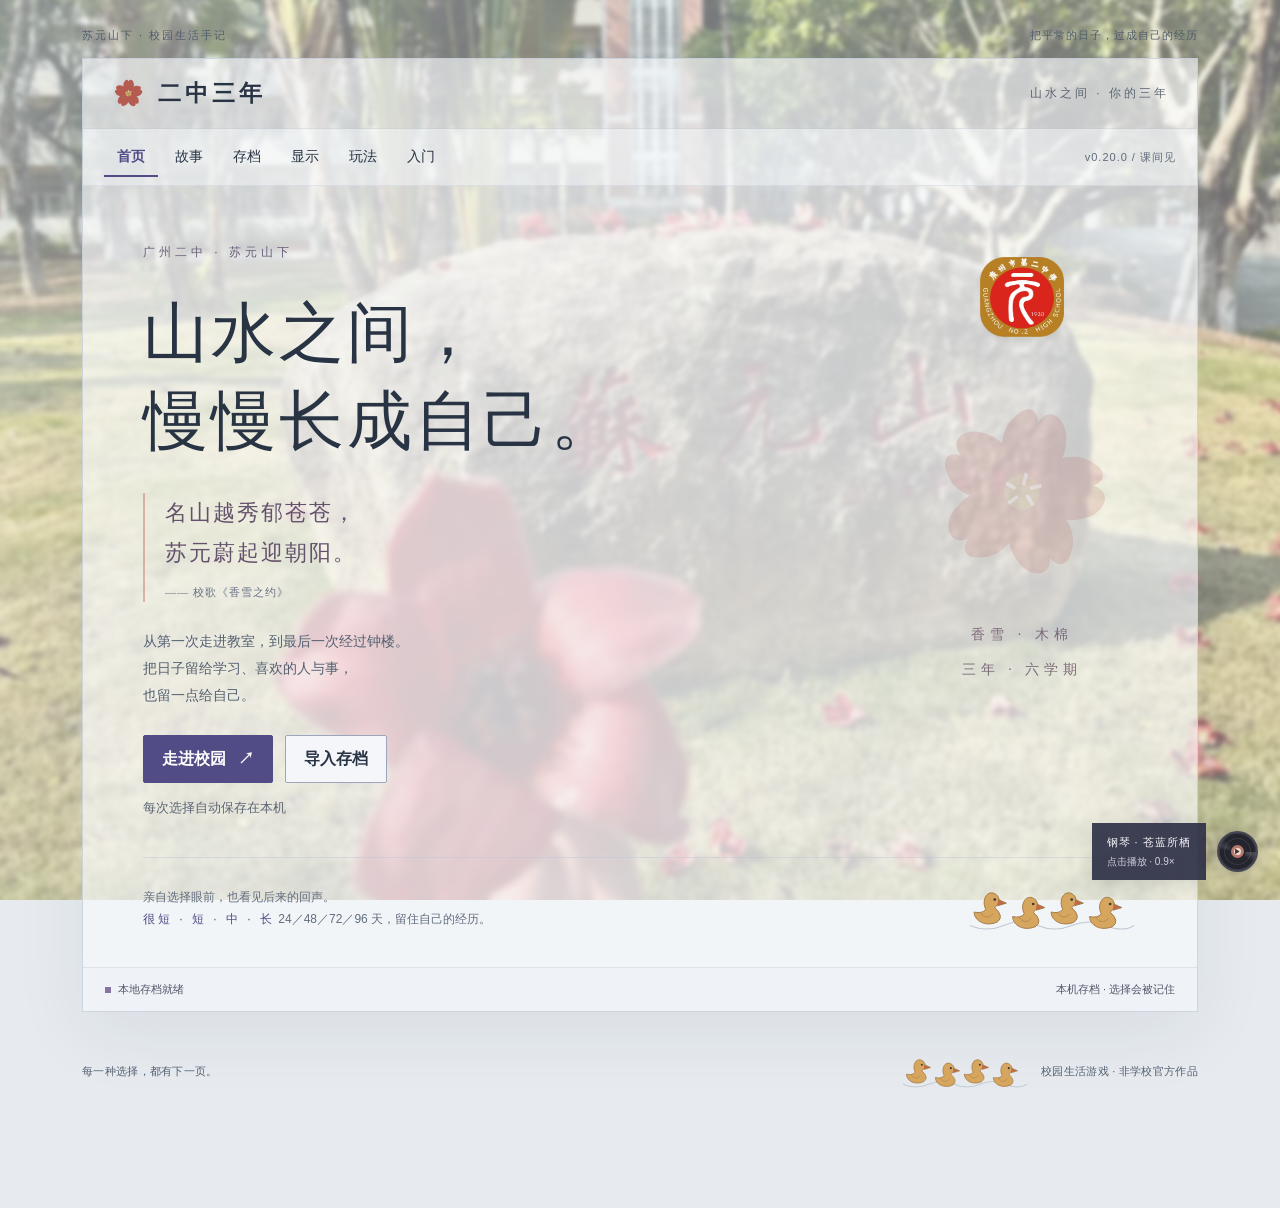
==== commit 0eb18836: "Publish v0.20.0: companions, campus conversations and landscape ADV Source 0f740a2d032d05148d486b2d5" ====
--- a/index.html
+++ b/index.html
@@ -7,8 +7,8 @@
     <meta name="description" content="在苏元山下走过自己的高中三年。校园影像、六学期与不同的人生片段，本地自动存档。" />
     <title>二中三年 · 苏元山下的校园手记</title>
     <link rel="icon" type="image/png" href="./assets/crest-DU6SDlyk.png" />
-    <script type="module" crossorigin src="./assets/index-DQBhhlzd.js"></script>
-    <link rel="stylesheet" crossorigin href="./assets/index-fBrjQCe-.css">
+    <script type="module" crossorigin src="./assets/index-BUdVdmo7.js"></script>
+    <link rel="stylesheet" crossorigin href="./assets/index-CjP2nHw5.css">
   </head>
   <body>
     <div id="app"><main class="boot"><h1>二中三年</h1><p id="boot-message">正在打开你的故事……</p></main></div>
--- a/assets/index-CjP2nHw5.css
+++ b/assets/index-CjP2nHw5.css
@@ -0,0 +1 @@
+body.adv-open{overflow:hidden}.adv-surface{position:relative;width:100%;height:100%;overflow:hidden;isolation:isolate;--stage-height:100dvh}.adv-surface:after{content:"";position:absolute;inset:0;z-index:1;pointer-events:none;background:linear-gradient(0deg,#0b0d18 0%,#0b0d18e6 24%,#0b0d1855 49%,transparent 76%)}.adv-stage:has(.adv-surface):after{display:none}.adv-player img{position:absolute;top:-2%;left:-40%;width:180%!important;height:180%!important;max-width:none;object-position:center top!important;transform:scaleX(-1)}.adv-opponent img{position:absolute;top:-2%;left:-35%;width:170%!important;height:180%!important;max-width:none;object-position:center top!important}.adv-silhouette svg{display:block;width:100%;height:100%;object-fit:contain}.adv-actor.is-speaking{animation:adv-speaker-light .4s ease-out both}@keyframes adv-speaker-light{0%{filter:brightness(.7) saturate(.75);opacity:.75}to{filter:brightness(1.06) saturate(1);opacity:1}}.adv-reaction-outcome{margin:.6rem 0!important;color:#e9c6d1!important;line-height:1.65!important;font-size:var(--detail-size)!important}.adv-stage{--adv-accent:#edb9be;position:fixed;inset:0;width:100vw;height:100dvh;max-width:none;max-height:none;padding:0;margin:0;border:0;background:#11141c;color:#f4f0f3;overflow:hidden;isolation:isolate;font-family:inherit}.adv-stage::backdrop{background:#080a10ed;-webkit-backdrop-filter:blur(3px);backdrop-filter:blur(3px)}.adv-stage-background{position:absolute;inset:-12px;background-image:linear-gradient(180deg,#080b1788,#14182455 36%,#090c16f2),var(--adv-image);background-position:center;background-size:cover;filter:blur(3px);opacity:.72;z-index:-2}.adv-stage:after{content:"";position:absolute;inset:0;background:linear-gradient(90deg,#0a0b1688,transparent 30%,#0a0b1644 68%,#0a0b1699),linear-gradient(0deg,#0b0d18,#0b0d1800 76%);pointer-events:none;z-index:-1}.adv-stage-hud{position:absolute;inset:0 0 auto;z-index:5;display:flex;align-items:center;gap:2rem;padding:1.1rem 3.8vw;border-bottom:1px solid #ffffff20;background:linear-gradient(#0c101bd9,#0c101b1a)}.adv-stage-hud>div{display:grid;gap:.3rem}.adv-stage-hud span{font-size:.66rem;letter-spacing:.22em;color:#d1bacb}.adv-stage-hud strong{font-size:1rem;font-weight:550}.adv-stage-hud>p{flex:1;color:#e9dce8;font-size:.9rem;letter-spacing:.12em}.adv-stage-close{display:grid;place-items:center;background:#12162188;border:1px solid #e9dce866;color:#fff;width:40px;height:40px;font-size:1.65rem;cursor:pointer}.adv-cast{position:absolute;inset:90px 0 0;pointer-events:none}.adv-actor{position:absolute;bottom:0;margin:0;width:47%;height:100%;display:flex;align-items:flex-end;justify-content:center;filter:brightness(.42) saturate(.6);opacity:.7;transition:filter .4s,opacity .4s;transform-origin:bottom center}.adv-opponent{left:0}.adv-player{right:1%;width:37%}.adv-actor.is-speaking{filter:brightness(1.06) saturate(1);opacity:1}.adv-actor img{display:block;width:100%;height:112%;object-fit:contain;object-position:center bottom;filter:drop-shadow(0 0 32px #d9c9e51c);-webkit-mask-image:linear-gradient(black 58%,#0008 80%,transparent 97%);mask-image:linear-gradient(black 58%,#0008 80%,transparent 97%)}.adv-actor figcaption{position:absolute;top:18%;left:16%;display:grid;gap:.5rem;color:#f6eef2;text-shadow:0 2px 12px #000;letter-spacing:.18em;writing-mode:vertical-rl}.adv-actor figcaption strong{font-family:Georgia,"Noto Serif SC",serif;font-size:1.7rem}.adv-actor figcaption span{font-size:.72rem}.adv-player figcaption{left:auto;right:16%;top:23%}.adv-silhouette{position:relative;height:87%;width:90%;-webkit-mask-image:linear-gradient(black 50%,transparent 95%);mask-image:linear-gradient(black 50%,transparent 95%)}.adv-silhouette i{position:absolute;left:34%;top:6%;width:31%;height:23%;border-radius:49% 48% 44% 45%;background:linear-gradient(130deg,#a798b0,#242838);box-shadow:inset -12px -2px 30px #15172566}.adv-silhouette b{position:absolute;left:8%;top:30%;width:85%;height:80%;border-radius:44% 45% 4% 4%;background:linear-gradient(115deg,#746882,#171d30 70%);border-top:1px solid #e1d5e755}.adv-silhouette span{position:absolute;inset:46% 0 auto;text-align:center;color:#d1c9dd;letter-spacing:.3em;font-size:.85rem}.adv-player .adv-silhouette{opacity:.55}.adv-player .adv-silhouette b{background:linear-gradient(230deg,#c7b9d8,#1d263a 75%)}.adv-stage-content{position:absolute;left:8%;right:5%;bottom:7%;z-index:3;display:grid;grid-template-columns:minmax(0,1fr) minmax(260px,34%);gap:3vw;align-items:end}.adv-script{min-width:0;padding:1rem 0;background:linear-gradient(90deg,#10131b88,#10131b33);text-shadow:0 2px 10px #070911}.adv-speaker{display:flex;align-items:center;gap:.9rem;margin-bottom:1rem}.adv-speaker strong{font-size:1.3rem;letter-spacing:.1em}.adv-speaker span{font-size:.67rem;color:#c5b8c9}.adv-speaker i{display:block;height:1px;flex:1;background:linear-gradient(90deg,#d6bbce88,transparent)}.adv-stage .adv-script-text{font-family:Georgia,"Noto Serif SC","Source Han Serif SC",serif;color:#fff9fc;font-size:max(1.25rem,var(--reading-size));line-height:1.85;margin:0;min-height:4em;word-break:normal;overflow-wrap:break-word;animation:adv-line-reveal .28s ease-out}.adv-stage-page{margin-top:1.1rem;color:#c6bccb;font-size:.74rem;display:flex;gap:1rem}.adv-stage-next{display:block;margin:1.1rem 0 0 auto;background:transparent;border:0;color:#fce9f0;font:inherit;font-size:.9rem;letter-spacing:.16em;padding:.5rem 1rem;cursor:pointer}.adv-stage-next span{display:inline-block;margin-left:1rem;animation:adv-next-breathe 1.7s ease-in-out infinite}.adv-stage-responses{display:grid;gap:.7rem;align-content:end;max-height:48dvh;overflow-y:auto;padding:.3rem;scrollbar-width:thin}.adv-stage-choice{border:1px solid #eeedf6c4;border-left:3px solid #cab1cf;background:#f4f2f8ed;box-shadow:0 8px 24px #080a1744;color:#292638;text-align:left;display:grid;gap:.35rem;padding:.95rem 1.05rem;width:100%;min-width:0;font:inherit;line-height:1.6;cursor:pointer;transition:background .16s,transform .16s,border-color .16s;animation:adv-choice-arrive .3s ease-out both}.adv-stage-choice:nth-child(2){animation-delay:.05s}.adv-stage-choice:nth-child(3){animation-delay:.1s}.adv-stage-choice strong{font-size:var(--choice-size);font-weight:600;overflow-wrap:break-word}.adv-stage-choice span,.adv-stage-choice small{font-size:var(--detail-size);color:#5d5567}.adv-stage-choice .adv-risk{color:#9a2a46}.adv-stage-choice .adv-risk-ongoing{color:#726346}.adv-stage-choice:hover:not(:disabled){background:#fff;border-color:#fff;transform:translate(-4px)}.adv-stage button:focus-visible,.adv-stage summary:focus-visible{outline:2px solid #f0b9c5;outline-offset:4px}.adv-stage-choice:disabled{opacity:.55;cursor:wait}.adv-stage-backlog{position:absolute;top:1.4rem;right:9%;z-index:7;max-width:min(620px,78vw);font-size:.82rem}.adv-stage-backlog summary{padding:.45rem .8rem;color:#e3d7e3;cursor:pointer;border:1px solid #ffffff33;background:#10121b66}.adv-stage-backlog[open]{background:#171c2bf7;max-height:70dvh;overflow:auto;padding:1rem;border:1px solid #b8a5c255}.adv-stage-backlog p{line-height:1.8;margin:.8rem 0;color:#e6ddea}.adv-stage-backlog[open] summary{margin-bottom:1rem}.adv-stage-hud>p{padding-right:130px}.adv-result-context{border-top:1px solid #bfa9c044;margin-top:1rem;padding-top:.8rem;color:#d0c7d8;font-size:.84rem}.adv-result-context>span{font-size:.65rem;letter-spacing:.14em;color:#baa5c0}.adv-result-context p{margin:.25rem 0;line-height:1.5}.adv-result-context small{display:block;font-size:.72rem;margin-top:.6rem}.adv-result-effects{color:#e5c8d1;font-size:.78rem}.person-now,.person-topics{margin:1rem 0}.person-now h4,.person-topics h4{font-size:.9rem;margin:.6rem 0;color:#756281}.person-actions{display:grid;grid-template-columns:repeat(auto-fit,minmax(min(100%,260px),1fr));gap:.6rem}.person-actions .adv-choice{margin:0}.social-topic{font-size:.92rem!important;display:flex!important;align-items:center;justify-content:space-between;gap:.7rem;width:100%}.time-risk.is-ongoing{color:#776343;font-weight:450}.timing-recovery{margin:1rem 0;padding:.8rem 1rem;border-left:3px solid #8a789d;background:#eeeaf680;line-height:1.7}.timing-recovery strong{display:block}.timing-recovery p{font-size:.88rem;margin:.3rem 0}.timing-recovery .button{margin-top:.5rem}@keyframes adv-line-reveal{0%{opacity:0;transform:translateY(4px)}to{opacity:1;transform:translateY(0)}}@keyframes adv-choice-arrive{0%{opacity:0;transform:translate(10px)}to{opacity:1;transform:translate(0)}}@keyframes adv-next-breathe{50%{opacity:.35;transform:translate(3px)}}@media(min-width:1000px){.adv-stage[data-adv-result=true] .adv-stage-content{grid-template-columns:minmax(0,70%) 1fr}.adv-stage[data-adv-result=true] .adv-script-text{min-height:2em}}@media(max-width:700px){.adv-stage-hud{padding:.8rem 1rem;gap:.8rem}.adv-stage-hud>p{display:none}.adv-stage-hud>div{flex:1}.adv-stage-hud strong{font-size:.82rem}.adv-stage-backlog{top:1.1rem;right:4.4rem;font-size:.7rem}.adv-stage-backlog[open]{max-width:85vw;right:5vw}.adv-cast{inset:72px 0 33%}.adv-opponent{left:-11%;width:77%;height:118%}.adv-player{right:-2%;width:45%;height:95%}.adv-actor figcaption{left:26%;top:14%;font-size:1rem}.adv-player figcaption{left:auto;right:18%;top:28%}.adv-actor figcaption strong{font-size:1.2rem}.adv-actor figcaption span{font-size:.65rem}.adv-stage-content{left:5%;right:5%;bottom:3%;display:flex;flex-direction:column;align-items:stretch;gap:.7rem;max-height:68dvh}.adv-script{padding:.75rem .2rem;flex-shrink:0;background:linear-gradient(90deg,#10131be6,#10131b88)}.adv-speaker{margin-bottom:.6rem}.adv-speaker strong{font-size:1.1rem}.adv-stage .adv-script-text{font-size:var(--reading-size);line-height:1.7;min-height:3.4em;max-height:25dvh;overflow-y:auto}.adv-stage-page{margin-top:.6rem;font-size:.65rem;gap:.6rem}.adv-stage-next{margin-top:.5rem;padding:.3rem .5rem}.adv-stage-responses{max-height:30dvh;min-height:0;gap:.45rem;flex-shrink:1}.adv-stage-choice{padding:.65rem .8rem}.adv-stage-choice strong{font-size:var(--choice-size)}.adv-stage-choice span,.adv-stage-choice small{font-size:max(.72rem,calc(var(--detail-size) - .1rem))}.adv-result-context{font-size:.75rem}.adv-result-context .adv-result-effects{font-size:.72rem}.person-actions{grid-template-columns:1fr}}@media(max-height:520px)and (min-width:701px){.adv-stage-content{bottom:3%;left:5%;grid-template-columns:minmax(0,1fr) minmax(240px,40%)}.adv-stage .adv-script-text{font-size:1rem;line-height:1.5;min-height:2em}.adv-stage-responses{max-height:65dvh}.adv-stage-hud{padding:.5rem 2rem}.adv-stage-backlog{top:.65rem}.adv-cast{inset:50px 0 0}.adv-stage-page{margin-top:.5rem}}@media(prefers-reduced-motion:reduce){.adv-stage *{animation:none!important;transition:none!important}}.quiet .adv-stage *{animation:none!important;transition:none!important}.adv-stage:after{z-index:1;background:linear-gradient(0deg,#0b0d18,#0b0d18e6 24%,#0b0d1855 49%,#0b0d1800 76%)}.adv-stage-responses{overflow-x:hidden;align-content:start}@media(max-width:700px){.adv-stage-responses:not(:empty):before{content:"选择回应 · 可上下滑动";display:block;color:#d4c4d3;font-size:.65rem;letter-spacing:.1em;padding:.1rem .3rem}.adv-actor figcaption{writing-mode:horizontal-tb;gap:.2rem;letter-spacing:.1em}.adv-player figcaption{text-align:right}}@media(max-width:700px){.adv-opponent{height:100%;top:0;bottom:auto}.adv-opponent img{top:3%;left:-20%;width:140%!important;height:140%!important}.adv-stage:after{background:linear-gradient(0deg,#0b0d18,#0b0d18ed 29%,#0b0d1888 48%,#0b0d1800 75%)}}@media(orientation:portrait)and (max-width:900px){.adv-surface{position:absolute;left:50%;top:50%;width:100dvh;height:100vw;--stage-height:100vw;transform:translate(-50%,-50%) rotate(90deg)}}@media(max-height:520px),(orientation:portrait)and (max-width:900px){.adv-stage-hud{padding:8px 22px;gap:14px}.adv-stage-hud>div{flex:none}.adv-stage-hud>p{display:none}.adv-stage-hud strong{font-size:13px}.adv-stage-hud span{font-size:10px}.adv-stage-close{margin-left:auto;width:36px;height:36px}.adv-cast{inset:52px 0 0}.adv-opponent{left:0;top:0;bottom:0;width:49%;height:100%}.adv-player{right:2%;width:38%;height:100%}.adv-opponent img{top:-3%;left:-30%;width:160%!important;height:180%!important}.adv-actor figcaption{top:9%;left:12%;writing-mode:horizontal-tb;gap:3px}.adv-player figcaption{top:12%;right:8%;left:auto}.adv-actor figcaption strong{font-size:17px}.adv-actor figcaption span{font-size:11px}.adv-stage-content{left:5%;right:4%;bottom:4%;display:grid;grid-template-columns:minmax(0,1fr) minmax(230px,39%);gap:22px;max-height:calc(var(--stage-height) - 78px);align-items:end}.adv-script{padding:8px 4px;min-height:0;max-height:calc(var(--stage-height) - 92px);overflow-y:auto;background:linear-gradient(90deg,#10131bd9,#10131b55)}.adv-speaker{margin-bottom:8px;gap:10px}.adv-speaker strong{font-size:17px}.adv-speaker span{font-size:11px}.adv-stage .adv-script-text{font-size:max(16px,calc(var(--reading-size) - 2px));line-height:1.65;min-height:3em;max-height:none;overflow:visible}.adv-stage-page{margin-top:8px;gap:10px;font-size:11px}.adv-stage-next{margin-top:5px;padding:8px 12px;font-size:14px;min-height:36px}.adv-stage-responses{max-height:calc(var(--stage-height) - 88px);gap:8px;min-width:0;overflow-y:auto;overscroll-behavior:contain}.adv-stage-choice{padding:10px 12px;gap:4px}.adv-stage-choice strong{font-size:max(15px,calc(var(--choice-size) - 2px));line-height:1.6}.adv-stage-choice span,.adv-stage-choice small{font-size:12px;line-height:1.6}.adv-stage-backlog{top:12px;right:76px;font-size:12px;max-width:70%}.adv-stage-backlog[open]{right:76px;max-width:70%;max-height:calc(var(--stage-height) - 50px)}.adv-stage-backlog p{font-size:14px}.adv-result-context{margin-top:10px;padding-top:8px;font-size:13px}.adv-result-context small,.adv-result-context .adv-result-effects{font-size:12px}.adv-stage-responses:not(:empty):before{content:"选择回应 · 可滑动";font-size:11px;color:#d4c4d3;padding:2px 4px}.adv-surface:after{background:linear-gradient(0deg,#0b0d18 0%,#0b0d18dc 28%,#0b0d1844 58%,transparent 80%)}}.people-strip{display:flex;gap:12px;overflow-x:auto;padding:4px 2px 12px;scroll-snap-type:x proximity}.person-tab{flex:1 0 180px;min-width:0;display:flex;align-items:center;gap:10px;position:relative;overflow:hidden;min-height:92px;padding:10px 14px;border:1px solid #aaa0bd;background:#fff9;color:inherit;text-align:left;cursor:pointer;scroll-snap-align:start;font:inherit}.person-tab[aria-pressed=true]{background:#e8e3f4;border-color:#5a4a80;box-shadow:inset 0 -3px #756188}.person-tab img{width:55px;height:76px;object-fit:cover;object-position:center 12%;transform:scale(1.35);margin-right:10px}.person-tab>span{display:grid;gap:6px;min-width:0}.person-tab strong{font-size:1rem}.person-tab small,.person-tab>span>span{font-size:.8rem;line-height:1.6}.person-detail-heading{display:flex;justify-content:space-between;align-items:center;gap:12px}.person-detail-heading h3{margin:0}.person-detail-heading h3>span{font-size:.8rem;font-weight:400}.person-attitude{border-left:2px solid #b8869c;padding-left:12px;font-style:italic}.activity-fold{padding:0!important}.activity-fold>summary{padding:16px 20px;cursor:pointer;list-style:none;position:relative}.activity-fold>summary h3{margin:.3rem 0}.activity-fold>summary:after{content:"＋";font-size:1.2rem;margin-left:12px}.activity-fold[open]>summary:after{content:"−"}.activity-fold>p,.activity-fold>div,.activity-fold>section,.activity-fold>button{margin:12px 20px}.activity-help{margin:16px 0}.notification-row{display:grid;grid-template-columns:minmax(0,1fr) auto;gap:20px;padding:18px 0;border-bottom:1px solid #b6a9bf}.notification-row h3{margin:.4rem 0;font-size:1.05rem}.notification-row p{margin:.4rem 0;line-height:1.8}.notification-row time,.notification-row small{font-size:.8rem;color:#797184}.notification-row>div:last-child{display:grid;align-content:center;justify-items:end;gap:8px}.notification-row.is-read{opacity:.75}.notification-list>details{margin-top:16px}.company-strip{padding:12px 16px;margin:12px 0;border-left:3px solid #a26a82;background:#f1e9f1aa;display:flex;gap:16px;align-items:center;justify-content:space-between;font-size:.9rem}.adv-stage .adv-result-context p{color:#e5dbe8}.adv-stage .adv-result-context .adv-result-effects{color:#efcbdc}@media(max-width:700px){.social-presence{display:flex!important;overflow-x:auto;gap:12px;scroll-snap-type:x proximity}.social-presence>article{flex:0 0 78%;min-width:230px;scroll-snap-align:start}.person-tab{flex-basis:170px}.notification-row{grid-template-columns:minmax(0,1fr)}.notification-row>div:last-child{display:flex;justify-content:flex-end}.company-strip{flex-wrap:wrap}}.social-main{margin:1.4rem 0;border-block:1px solid #b7a6b3;padding:1.1rem 0}.social-main h2{font-size:1.18rem}.social-presence{display:grid;grid-template-columns:repeat(auto-fit,minmax(min(100%,220px),1fr));gap:1rem}.social-presence article{border-left:3px solid #9c6577;padding:.5rem .85rem;min-width:0}.social-person-name{font-size:1.2rem;font-weight:800;color:#493e61}.social-person-name small{font-size:.85rem;font-weight:500}.encounter-lead{font-size:1.1rem!important;font-weight:700!important;line-height:1.65!important}.social-presence button{display:block;margin:.5rem 0;max-width:100%;white-space:normal}.appointment-board{border-block:1px solid #b8a9be;margin:1.4rem 0;padding:.8rem 0}.appointment-board article{padding:.6rem 0;border-bottom:1px dashed #b8a9be}.appointment-board article>div{display:flex;flex-wrap:wrap;gap:.6rem}.appointment-board .adv-choice{flex:1 1 180px}.social-person-record{padding:1.2rem 0;border-bottom:1px solid #b8a9be}.social-person-record details{margin-top:.8rem}.social-person-record .adv-choice{margin:.5rem 0}.attendance-alert{border-left:5px solid #aa304e;background:#fff2f3e8;padding:1rem;margin:1rem 0;color:#8b1834}.attendance-alert strong{font-size:1.2rem;font-weight:850}.attendance-alert p{margin:.4rem 0}.school-current.is-absent strong,.timetable-row.is-absent strong{color:#ae193f!important;font-weight:900!important}.attendance-records li{margin:.7rem 0;line-height:1.7}.adv-scene{position:relative;min-height:500px;padding:1rem 0;background:linear-gradient(180deg,#f5f2fb10,#f6f2faf0);isolation:isolate}.adv-scene-top{display:flex;justify-content:space-between;gap:1rem;align-items:center;flex-wrap:wrap}.adv-portrait{width:100px;height:120px;margin:1.4rem auto 1rem;display:grid;place-content:center;text-align:center;border:1px solid #ac8092;border-radius:50% 50% 25% 25%;background:linear-gradient(135deg,#cbb9d4d9,#f7e4e5);box-shadow:0 8px 24px #4c33531f}.adv-portrait span{font:700 2.5rem Georgia,"Noto Serif SC",serif;color:#684454}.adv-portrait i{font-size:.7rem;font-style:normal;color:#684454;margin-top:.5rem;letter-spacing:.14em}.adv-dialogue{border:1px solid #aa91b7;border-top:3px solid #95677d;background:#faf8fff2;box-shadow:0 12px 30px #3d244919;padding:1.4rem;position:relative;min-width:0}.adv-nameplate{display:inline-block;margin-top:-3rem;margin-bottom:1rem;background:#594766;color:#fff;padding:.45rem 1.3rem;font-weight:700;letter-spacing:.05em}.adv-line{font-family:Georgia,"Noto Serif SC","Source Han Serif SC",serif;font-size:1.2rem;line-height:1.95;min-height:4em;overflow-wrap:break-word;word-break:normal}.adv-page{font-size:.8rem;color:#766878;margin:1rem 0}.adv-responses{display:grid;gap:.7rem}.adv-choice{display:flex;flex-direction:column;align-items:flex-start;gap:.45rem;min-width:0;width:100%;text-align:left;padding:.85rem 1rem;border:1px solid #9c8aaf;background:#f8f6fd;color:#403649;font:inherit;cursor:pointer;white-space:normal;word-break:normal;overflow-wrap:break-word;line-height:1.6}.adv-choice:hover:not(:disabled){background:#eae3f4;border-color:#704b80}.adv-choice:focus-visible{outline:3px solid #98627c;outline-offset:3px}.adv-choice strong{font-size:1.02rem}.adv-choice span,.adv-choice small{font-size:.84rem;color:#655b71}.adv-choice em{font-style:normal;font-size:.88rem;color:#99233c}.adv-choice:disabled{opacity:.65;cursor:not-allowed}.adv-backlog{margin-top:1rem}.adv-backlog p{line-height:1.8}.adv-result{border-left:4px solid #9c6577;padding:1rem 1.2rem;background:#faf6fbe8;font-size:1.15rem;line-height:1.9}.adv-scene .button.primary{background:#624c79}.time-risk{color:#99233c;font-weight:650;display:block;font-size:.9rem;margin-top:.5rem}.social-main,.adv-dialogue{animation:adv-arrive .24s ease-out}@keyframes adv-arrive{0%{opacity:0;transform:translateY(6px)}to{opacity:1;transform:translateY(0)}}@media(max-width:480px){.adv-dialogue{padding:1rem}.adv-portrait{height:90px;width:78px}.adv-line{font-size:1.1rem;line-height:1.85}.adv-scene{min-height:420px}.social-presence{grid-template-columns:1fr}.appointment-board article>div{display:block}.adv-choice{margin:.45rem 0}}@media(prefers-reduced-motion:reduce){.social-main,.adv-dialogue{animation:none}}.reduced-motion .social-main,.reduced-motion .adv-dialogue{animation:none}.adv-line{color:#342d40;font-weight:500}.adv-nameplate{color:#fff}.adv-portrait{border-radius:50% 50% 15% 15%}.adv-line{font-size:max(1.1rem,var(--reading-size));line-height:1.95}.adv-choice strong{font-size:var(--choice-size)}.adv-choice span,.adv-choice small,.adv-page,.time-risk{font-size:var(--detail-size)}.encounter-lead{font-size:var(--choice-size)!important}.quiet .social-main,.quiet .adv-dialogue{animation:none!important}.has-new-message{position:relative}.campus-message-dot{position:absolute;right:5px;top:5px;width:8px;height:8px;border-radius:50%;background:#bc344a;box-shadow:0 0 0 2px #fff8;pointer-events:none;animation:campus-message-hop 7s ease-in-out infinite}@keyframes campus-message-hop{0%,84%,to{transform:translateY(0)}88%{transform:translateY(-4px)}92%{transform:translateY(0)}96%{transform:translateY(-2px)}}.context-guide{max-width:min(560px,calc(100vw - 30px))}.context-guide p{font-size:var(--reading-size);line-height:1.85}.context-guide-list{display:grid;gap:10px;max-height:55vh;overflow:auto}.context-guide .dialog-actions{gap:10px}.context-guide .button{white-space:normal;max-width:100%}.feelings-note{border-left:3px solid #ad6470;padding:10px 14px;margin:12px 0 20px;background:#f5e9ef88;line-height:1.8}.feelings-note strong{color:#884255}.rule-version{font-size:12px;color:var(--muted);margin-left:8px}body.quiet .campus-message-dot{animation:none}@media(prefers-reduced-motion:reduce){.campus-message-dot{animation:none}}.impression-overview{border-bottom:1px solid #b8bed0;padding-bottom:1rem}.impression-overview h3{display:flex;align-items:baseline;gap:1rem;flex-wrap:wrap}.impression-overview h3 strong{font-size:2.25rem;color:#58517e}.impression-overview h3 small{font-size:.8rem;font-weight:400}.impression-sources{display:grid;grid-template-columns:1fr 1fr;gap:1.2rem;margin:1.4rem 0}.impression-sources article{padding:0 0 1rem;border-bottom:2px solid #c5b6c0}.impression-sources article>div,.impression-people article>div{display:flex;align-items:baseline;justify-content:space-between;gap:.7rem}.impression-sources h4,.impression-people h4{margin:.25rem 0}.impression-sources progress{width:100%;height:5px;accent-color:#975969}.impression-sources p,.impression-people p,.skill-guide p{line-height:1.75;color:#505665;font-size:.92rem}.impression-people article{padding:1rem 0;border-bottom:1px solid #c4c8d2}.skill-guide,.role-ability-guide{margin:1.2rem 0;border-top:1px solid #b8bed0;padding-top:1rem}.skill-guide summary,.role-ability-guide summary{font-weight:600;cursor:pointer;color:#57517e}.skill-guide-list{display:grid;grid-template-columns:1fr 1fr;gap:1rem}.skill-guide-list article{padding-bottom:1rem;border-bottom:1px solid #d3d5df}.skill-guide-list h4{margin:.8rem 0 .3rem}.skill-guide-list h4 span{font-size:.85rem;font-weight:400;margin-left:.6rem}.skill-guide-list small{color:#747584;line-height:1.7}.role-ability-guide p{display:flex;flex-direction:column;gap:.3rem;font-size:.85rem;line-height:1.7}.person-impression{margin:1rem 0;padding:1rem 0;border-block:1px solid #cac4d2;display:flex;flex-direction:column;gap:.5rem;color:#5c526d}.interaction-context{display:block;font-size:.8rem;line-height:1.6;color:#716276;margin-top:.4rem}@media(max-width:600px){.impression-sources,.skill-guide-list{grid-template-columns:1fr}.impression-people article>div{flex-wrap:wrap}}.impression-sources progress{border:0;background:#d3d2df}.impression-sources progress::-webkit-progress-bar{background:#d3d2df}.impression-sources progress::-webkit-progress-value{background:#975969}.impression-sources progress::-moz-progress-bar{background:#975969}.identity-setup{margin:2rem 0;padding:1.6rem 0;border-block:1px solid #aab1c6}.identity-setup h3{margin-top:1.5rem;font-size:1.05rem}.gender-options{display:flex;gap:.7rem}.gender-options .button{min-width:100px}.gender-options [aria-pressed=true]{background:#424d7c;color:#fff;border-color:#424d7c}.personality-options{display:grid;grid-template-columns:repeat(2,minmax(0,1fr));gap:12px}.personality-options .profile-option{text-align:left;min-width:0;line-height:1.65}.personality-options [aria-pressed=true]{border-color:#b64752;box-shadow:inset 4px 0 #b64752}.identity-summary{display:flex;gap:1rem;align-items:center;flex-wrap:wrap;margin:.8rem 0;color:#454861;font-size:.9rem}.identity-summary details{max-width:40rem}.identity-summary summary{cursor:pointer;text-decoration:underline;text-underline-offset:4px}.identity-summary p{margin:.4rem 0}.discipline-risk{display:block;color:#8a4356;font-size:.85rem;margin-top:.35rem}@media(max-width:600px){.personality-options{grid-template-columns:1fr}.identity-setup{padding-block:1rem}.gender-options .button{flex:1}}.identity-setup .gender-options .button[aria-pressed=true]{background:#424d7c;color:#fff;border-color:#424d7c}.connection-tabs{display:flex;gap:12px;margin:22px 0}.connection-tabs button{flex:1;text-align:left}.connection-tabs small{display:block;font-size:12px;margin-top:7px;color:#746689}.connection-person{border-top:2px solid #8b7b9f;padding-top:24px}.connection-heading{display:flex;justify-content:space-between;align-items:center;gap:20px}.connection-heading h3{font-size:30px;margin:8px 0}.connection-heading p{margin:8px 0}.connection-heading>strong{font-size:22px;color:#6d577e}.connection-heading small{font-size:12px;color:#73758b}.bond-steps{list-style:none;display:grid;grid-template-columns:repeat(4,1fr);padding:22px 0;gap:10px}.bond-steps li{padding-top:12px;border-top:3px solid #dad6df;display:flex;flex-direction:column;gap:7px}.bond-steps b{font-size:25px;color:#8c819c}.bond-steps .done{border-color:#aa6477}.bond-steps .current{border-color:#76648e}.bond-steps small{font-size:11px;color:#777286}.bond-steps span{font-size:14px}.bond-scene{border-left:3px solid #b37786;padding:6px 0 10px 24px;margin:24px 0}.bond-scene>p{line-height:1.9}.bond-scene .choice,.connection-daily .choice{display:flex;margin:12px 0;width:100%;text-align:left}.bond-scene .choice small,.connection-daily .choice small{display:block;font-size:12px;font-weight:400;line-height:1.8;margin:9px 0}.connection-places{display:flex;align-items:center;gap:14px;flex-wrap:wrap;padding:18px 0;border-block:1px solid #d0c9d9;font-size:13px}.connection-person details{margin-top:20px}.connection-person summary{cursor:pointer}.connection-memory{border-bottom:1px solid #d4cddd;padding:18px 0}.connection-memory time{font-size:12px;color:#777286}.connection-opportunities{display:flex;flex-wrap:wrap;gap:12px;align-items:center;padding:18px 0;border-block:1px solid #c9bfd4;margin:20px 0}.connection-opportunities>span{font-weight:600}.connection-opportunities small{flex-basis:100%;color:#777286}.compact-receipt{border-left:3px solid #9c7e9b;background:#efedf5bb;padding:17px 22px;margin:0 0 26px}.compact-receipt>span{display:block;font-size:12px;color:#767084;margin-bottom:8px}.compact-receipt>strong{font-size:18px}.compact-receipt p{font-size:var(--support-size);line-height:1.8;margin:10px 0}.compact-receipt>div{display:flex;flex-wrap:wrap;gap:10px;font-size:12px;color:#715a81}.compact-receipt .compact-receipt-notes{font-size:12px;color:#746383}.place-planning{display:grid;grid-template-columns:repeat(3,1fr);gap:15px;border-block:1px solid #ccc4d4;padding:20px 0;margin:20px 0}.place-planning>div{display:flex;flex-direction:column;gap:8px}.place-planning span{font-size:12px;color:#777286}.place-planning strong{font-size:21px;color:#66547d}.place-planning p{grid-column:1/-1;margin:0;font-size:13px;line-height:1.9}.pending-work{display:flex;flex-direction:column;gap:12px;padding:18px 22px;border-left:3px solid #b77a83;background:#f3e9edaa;margin:20px 0;font-size:var(--support-size)}@media(max-width:600px){.connection-heading{align-items:flex-start}.connection-heading h3{font-size:26px}.connection-heading>strong{font-size:18px}.connection-tabs{gap:7px}.connection-tabs button{padding:12px 8px}.bond-steps{gap:8px}.bond-steps span{font-size:12px}.bond-scene{padding-left:15px}.place-planning{gap:10px}.place-planning strong{font-size:18px}}.life-panel.connection-panel{max-height:none;overflow:visible}.connection-tabs [aria-pressed=true]{background:#e8e1ef;border-color:#7b698e;color:#58416e}.connection-tabs small{font-size:12px}.connection-tabs button{display:block;min-width:0;white-space:nowrap;text-align:center}.connection-tabs small{white-space:normal;line-height:1.5}.campus-notices{padding:18px clamp(16px,4vw,44px);border-bottom:1px solid #bdb6c9;background:#eeeaf4cc}.campus-notice{padding:15px 0;border-bottom:1px solid #c6c2d2;display:grid;grid-template-columns:1fr auto;gap:20px;color:#37435c}.campus-notice:last-child{border-bottom:0}.campus-notice time{font-size:11px;color:#76738b}.campus-notice h3{font:600 19px/1.5 var(--font-title,serif);margin:7px 0}.campus-notice p{font-size:var(--support-size);line-height:1.8;margin:0}.campus-notice-buttons{display:flex;flex-direction:column;justify-content:center;gap:12px}.notice-discipline{background:#f3e7eb;border-left:4px solid #a65d68;padding:15px}.notice-discipline h3{color:#934653}.unavailable-choices{border-top:1px dashed #bcb7cc;padding:16px 0;margin-top:20px;font-size:var(--support-size);color:#69728b}.unavailable-choices summary{cursor:pointer}.unavailable-choices ul{padding-left:20px;line-height:1.7}.unavailable-choices li{padding:10px 0}.unavailable-choices li span{display:block;font-size:12px}.campus-explore-link{display:flex;justify-content:space-between;align-items:center;gap:15px;padding:16px 0;border-top:1px solid #bfc3d2}.campus-place-purpose{font-size:var(--support-size);color:#5e537c;line-height:1.8}.campus-notices summary{padding:13px 0;font-size:var(--support-size)}@media(max-width:650px){.campus-notice{grid-template-columns:1fr;gap:10px}.campus-notice-buttons{flex-direction:row;justify-content:flex-start;flex-wrap:wrap}.campus-explore-link{align-items:flex-start;flex-direction:column}}:root{--desktop: #dce0ed;--surface: #f6f7fb;--ink: #24263d;--muted: #60667d;--accent: #4438a7;--line: #c0c5d7;--danger: #9c4057;--reading-size: 18px;--choice-size: 16px;--support-size: 14px;--detail-size: 13px;--subheading-size: 18px;--metric-size: 15px;color-scheme:light}body.reading-large{--reading-size: 23px;--choice-size: 20px;--support-size: 18px;--detail-size: 16px;--subheading-size: 21px;--metric-size: 18px}@media(max-width:650px){body.reading-large{--reading-size: 22px}}*{box-sizing:border-box}html{min-height:100%;scroll-behavior:auto}body{margin:0;color:var(--ink);font:16px/1.65 system-ui,-apple-system,Segoe UI,Microsoft YaHei,sans-serif;background:var(--desktop);background-image:radial-gradient(#b8bdd1 .75px,transparent .75px);background-size:8px 8px}button,input,select{font:inherit}button{cursor:pointer}button:disabled{cursor:not-allowed;opacity:.48}button,a,input,select{touch-action:manipulation}button:focus-visible,a:focus-visible,input:focus-visible,select:focus-visible{outline:3px solid var(--accent);outline-offset:4px}button{border-radius:0}button,input,select{color:inherit}a{color:var(--accent)}h1,h2,h3,p{margin:0}button .icon{pointer-events:none}.mono,.eyebrow,.key,.caption,.desktop-label,.window-title,.statusbar{font-family:Cascadia Mono,SFMono-Regular,Consolas,monospace}.desktop{max-width:1200px;margin:auto;padding:38px 34px 24px}.desktop-label{display:flex;justify-content:space-between;gap:16px;font-size:12px;letter-spacing:1.7px;margin-bottom:18px;color:#53596e}.desktop-label span:last-child{letter-spacing:1px}.window{background:var(--surface);border:2px solid var(--ink);box-shadow:7px 7px #aeb5ca}.titlebar{min-height:40px;display:flex;align-items:center;justify-content:space-between;padding:5px 10px;background:var(--accent);color:#fff;border-bottom:2px solid var(--ink)}.window-title{font-size:14px;font-weight:700;letter-spacing:1px;display:flex;gap:9px;align-items:center}.disk-mini{width:17px;height:18px;background:#e7e6f7;border:2px solid #202036;display:inline-block;box-shadow:inset 0 -6px #9498c9}.window-dots{display:flex;gap:5px}.window-dots i{font-style:normal;width:18px;height:18px;border:1px solid #1e1b38;background:#d9daea;color:#272435;font-size:14px;line-height:14px;text-align:center}.menubar{display:flex;justify-content:space-between;align-items:center;gap:10px;min-height:52px;background:#e9ebf2;border-bottom:1px solid var(--line);padding:6px 18px}.menulinks{display:flex;gap:4px;flex-wrap:wrap}.menu-button,.text-button{border:0;background:transparent;min-height:38px;padding:7px 10px}.menu-button:hover,.text-button:hover{background:#d8dcf0}.menu-button[aria-current=page]{background:#d1d6ed;color:#2f277e}.version{font-size:11px;color:var(--muted);white-space:nowrap}.view{min-height:555px}.home-layout{display:grid;grid-template-columns:minmax(0,1fr) 300px}.hero{padding:44px 46px 36px;border-right:1px solid var(--line);position:relative}.eyebrow{color:var(--accent);font-size:11px;letter-spacing:2px;text-transform:uppercase;display:flex;align-items:center;gap:9px;margin-bottom:25px}.square{display:inline-block;width:7px;height:7px;background:var(--accent)}.hero h1{font-size:clamp(38px,4.4vw,58px);line-height:1.23;letter-spacing:-2px;font-weight:800;margin-bottom:22px}.hero h1 em{font-style:normal;color:var(--accent)}.hero-description{color:var(--muted);max-width:32em;font-size:16px;line-height:1.9;margin-bottom:28px}.button{display:inline-flex;justify-content:center;align-items:center;gap:12px;min-height:46px;padding:10px 19px;border:1px solid var(--ink);background:#e4e7f0;box-shadow:2px 2px 0 var(--ink);font-weight:600;text-decoration:none;line-height:1.45}.button:hover:not(:disabled){background:#d9ddef}.button:active:not(:disabled){transform:translate(2px,2px);box-shadow:none}.button.primary{color:#fff;background:var(--accent)}.button.primary:hover:not(:disabled){background:#302a87}.button.danger{color:var(--danger);background:#fff4f5;border-color:var(--danger);box-shadow:2px 2px 0 var(--danger)}.button.compact{font-size:13px;min-height:38px;padding:7px 12px}.hero-actions{display:flex;flex-wrap:wrap;gap:16px;margin:0 0 20px}.save-inline{font-size:12px;color:var(--muted);min-height:23px}.home-side{background:#e8ebf5;padding:34px 24px 26px}.mini-title{font-size:11px;letter-spacing:1.5px;color:var(--muted);margin-bottom:17px}.floppy{display:block;width:170px;height:174px;margin:20px auto 28px;filter:drop-shadow(7px 7px 0 #c0c5dc)}.episode-name{font-size:20px;line-height:1.5;font-weight:700;margin-bottom:8px}.side-copy{font-size:13px;color:var(--muted);line-height:1.8}.side-meta{border-top:1px solid #b9bfd3;margin-top:24px;padding-top:14px;display:flex;justify-content:space-between;font-size:12px}.home-bottom{display:grid;grid-template-columns:repeat(3,1fr);border-top:1px solid var(--line);padding:22px 30px;gap:24px}.home-feature{display:flex;gap:12px}.feature-number{font:12px Consolas,monospace;color:var(--accent);padding-top:4px}.home-feature strong{display:block;font-size:13px;margin-bottom:3px}.home-feature p{font-size:12px;color:var(--muted);line-height:1.6}.statusbar{display:flex;justify-content:space-between;align-items:center;gap:8px;background:#e3e6ef;border-top:1px solid var(--line);padding:8px 15px;font-size:11px;color:#52576a}.statusbar .status{display:flex;align-items:center;gap:7px}.status-led{width:6px;height:6px;background:var(--accent)}.footer{margin-top:22px;display:flex;justify-content:space-between;gap:20px;color:#62677c;font-size:11px;letter-spacing:.3px}.game-layout{display:grid;grid-template-columns:215px minmax(0,1fr)}.sidebar{background:#e9ecf5;border-right:1px solid var(--line);padding:26px 22px}.phase-number{font-size:42px;line-height:1;color:#9da5c2;margin-bottom:10px;font-family:Consolas,monospace}.phase-label{font-size:13px;font-weight:700}.progress-label{font-size:11px;color:var(--muted);margin:8px 0 26px}.stat{margin:20px 0}.stat-label{display:flex;justify-content:space-between;font-size:13px}.stat-label b{font-family:Consolas,monospace;font-size:16px}.segments{display:flex;gap:3px;height:10px;margin-top:7px}.segments i{flex:1;background:#c8cddd}.segments i.filled{background:var(--accent)}.stat small{font-size:10px;color:var(--muted);display:block;margin-top:6px}.sidebar .text-button{margin-top:20px;width:100%;border-top:1px solid #b9bfd3;text-align:left;font-size:12px;padding-left:0}.scene{padding:34px 42px 36px;min-width:0}.scene-top{display:flex;justify-content:space-between;gap:10px;font-size:11px;color:var(--muted);margin-bottom:28px;letter-spacing:1px}.event-category{color:var(--accent);font-size:12px;display:flex;align-items:center;gap:8px;margin-bottom:13px}.scene h1{font-size:30px;line-height:1.5;letter-spacing:-.6px;margin-bottom:20px}.story{font-size:var(--reading-size);line-height:1.95;max-width:38em;color:#373b50;white-space:pre-line}.scene-divider{height:1px;background:var(--line);margin:29px 0 22px}.choose-caption{font-size:11px;color:var(--muted);letter-spacing:1px;margin-bottom:15px}.choices{display:grid;gap:12px}.choice{display:grid;grid-template-columns:30px 1fr 18px;align-items:start;gap:13px;border:1px solid #a9afc4;background:#fafbfe;padding:16px;text-align:left;min-height:75px;box-shadow:2px 2px #c7cde0;width:100%}.choice:hover:not(:disabled){border-color:var(--accent);background:#e9e9fc;box-shadow:2px 2px 0 var(--accent)}.choice:active:not(:disabled){transform:translate(2px,2px);box-shadow:none}.choice .key{display:grid;place-items:center;border:1px solid #a7aec4;width:27px;height:27px;font-size:12px;background:#eceff6;color:var(--accent)}.choice-label{display:block;font-size:15px;font-weight:600;line-height:1.65}.choice small{display:block;color:var(--muted);font-size:12px;margin-top:4px;line-height:1.6}.choice-arrow{color:var(--accent);padding-top:2px}.result-label{font-size:11px;letter-spacing:2px;color:var(--accent);margin:2px 0 18px}.result-choice{font-size:13px;color:var(--muted);border-left:3px solid #a6acd0;padding-left:12px;margin-bottom:21px}.changes{display:flex;flex-wrap:wrap;gap:9px;margin:22px 0 28px}.change{padding:5px 10px;border:1px solid #b4bbd4;background:#e9edf9;font-size:12px}.change.negative{color:#96495a;background:#faf0f3;border-color:#d9b9c4}.phase-intro{padding-top:10px}.chapter-mark{display:flex;align-items:center;gap:15px;margin:10px 0 30px;color:var(--accent)}.chapter-mark b{font:70px/1 Consolas,monospace;letter-spacing:-6px}.chapter-mark span{font-size:11px;line-height:1.8;letter-spacing:2px}.phase-intro .button{margin-top:35px}.sample-note{margin-top:30px;font-size:11px;color:#85899d}.ending-stamp{display:inline-block;border:2px solid var(--accent);padding:4px 11px;color:var(--accent);font:12px Consolas,monospace;letter-spacing:2px;transform:rotate(-3deg);margin-bottom:24px}.ending-actions{display:flex;gap:12px;flex-wrap:wrap;margin-top:24px}.panel-view{padding:32px 40px}.panel-view h1{font-size:27px;margin:0 0 8px}.panel-lead{color:var(--muted);font-size:14px;margin-bottom:26px}.saves-toolbar{display:flex;gap:12px;flex-wrap:wrap;margin-bottom:25px}.slot{border-top:1px solid var(--line);padding:18px 0;display:flex;gap:20px;justify-content:space-between;align-items:center}.slot-main{min-width:0}.slot h3{font-size:15px}.slot p,.slot small{display:block;font-size:12px;color:var(--muted)}.slot-actions{display:flex;gap:8px;flex-wrap:wrap;justify-content:flex-end}.slot-actions button{white-space:nowrap}.slot.empty{color:#72788e}.settings-row{padding:22px 0;border-top:1px solid var(--line);display:flex;gap:20px;justify-content:space-between;align-items:center}.settings-row p{font-size:12px;color:var(--muted)}select{background:#fff;border:1px solid var(--line);padding:8px 14px;min-height:44px}.about-copy{font-size:15px;line-height:1.9;max-width:650px}.about-copy p{margin:16px 0}.log-entry{border-top:1px solid var(--line);padding:20px 0}.log-entry h3{font-size:16px}.log-entry .log-time{font-size:11px;color:var(--muted);margin-bottom:5px}.log-entry .log-choice{font-size:13px;color:var(--accent);margin:8px 0}.log-entry p{font-size:14px;line-height:1.8}.log-entry .changes{margin:12px 0 0}.empty-state{padding:45px 10px;text-align:center;color:var(--muted)}.empty-state p{margin:12px 0}.notice{margin:0;padding:12px 20px;border-bottom:1px solid #a8afd0;background:#e9eafb;color:#38316f;font-size:13px;display:flex;align-items:center;gap:10px;justify-content:space-between;flex-wrap:wrap}.notice.error{background:#fff1f3;color:#853c50;border-color:#d8afbb}.notice p{flex:1;min-width:200px}.notice .actions{display:flex;flex-wrap:wrap;gap:8px}.sr-only{position:absolute;width:1px;height:1px;padding:0;margin:-1px;overflow:hidden;clip:rect(0,0,0,0);white-space:nowrap;border:0}.boot{max-width:600px;margin:15vh auto;padding:30px}.boot h1{font-size:32px}.boot p{margin-top:10px}dialog{border:2px solid var(--ink);padding:0;background:#f3f4f9;color:var(--ink);max-width:min(480px,calc(100vw - 30px));width:100%;box-shadow:7px 7px #292c4940}dialog::backdrop{background:#1a1f365c}dialog .dialog-title{background:var(--accent);color:#fff;font-size:13px;padding:7px 12px}dialog .dialog-body{padding:25px}dialog h2{font-size:23px;margin-bottom:14px}dialog p{font-size:14px;line-height:1.9;color:var(--muted)}dialog .dialog-actions{display:flex;justify-content:flex-end;flex-wrap:wrap;gap:13px;margin-top:25px}.quiet *{animation:none!important;transition:none!important}.content-placeholder{padding:20px}.notice button{flex-shrink:0}@media(min-width:1400px){.desktop{padding-top:6vh}.view{min-height:580px}.hero{padding-top:55px}}@media(max-width:850px){.desktop{padding:20px}.home-layout{grid-template-columns:minmax(0,1fr) 245px}.hero{padding:32px 28px}.home-side{padding:25px 20px}.hero h1{font-size:42px}.home-bottom{padding:20px;gap:16px}.game-layout{grid-template-columns:175px minmax(0,1fr)}.sidebar{padding:23px 16px}.scene{padding:27px}.scene h1{font-size:27px}}@media(max-width:650px){.desktop{padding:14px 10px 20px}.desktop-label{font-size:9px;letter-spacing:1px;margin:0 3px 10px}.desktop-label span:last-child{display:none}.window{box-shadow:4px 4px #aeb5ca}.window-title{font-size:12px}.titlebar{min-height:35px}.menubar{padding:5px 8px;min-height:47px}.menu-button{font-size:12px;padding:6px 9px;min-height:36px}.version{font-size:10px}.home-layout{display:block}.hero{border-right:0;padding:31px 23px 27px}.eyebrow{font-size:10px;letter-spacing:1.5px;margin-bottom:20px}.hero h1{font-size:43px;letter-spacing:-2px;margin-bottom:19px}.hero-description{font-size:14px;line-height:1.9;margin-bottom:25px}.hero-actions{gap:13px}.hero-actions .button{font-size:14px}.home-side{display:grid;grid-template-columns:90px 1fr;gap:0 21px;padding:23px;border-top:1px solid var(--line)}.home-side .mini-title{grid-column:1/-1;margin-bottom:14px}.floppy{width:83px;height:86px;margin:5px 0;grid-row:2/5}.episode-name{font-size:17px}.side-copy{font-size:12px}.side-meta{margin-top:12px;padding-top:10px;font-size:10px}.home-bottom{grid-template-columns:1fr;padding:19px 23px;gap:13px}.home-feature p{font-size:11px}.home-feature strong{font-size:12px}.view{min-height:480px}.footer{font-size:10px;display:block;padding:0 4px;line-height:2}.footer span{display:block}.statusbar{font-size:9px;padding:8px 9px;align-items:start}.statusbar>span:last-child{max-width:120px;text-align:right}.game-layout{display:flex;flex-direction:column}.sidebar{padding:15px 19px;border-right:0;border-bottom:1px solid var(--line);display:grid;grid-template-columns:repeat(3,minmax(0,1fr));gap:8px 14px}.phase-number{display:none}.phase-label{grid-column:1/3;font-size:12px}.progress-label{margin:0;text-align:right;font-size:10px}.stat{margin:0}.stat-label{font-size:11px}.stat-label b{font-size:14px}.segments{height:7px;gap:2px;margin-top:5px}.stat small,.sidebar .text-button{display:none}.scene{padding:25px 22px 30px}.scene-top{font-size:10px;margin-bottom:22px}.scene h1{font-size:25px;line-height:1.5;margin-bottom:18px}.story{font-size:var(--reading-size);line-height:1.9}.scene-divider{margin:23px 0 19px}.choice{padding:14px 12px;gap:10px;grid-template-columns:25px 1fr 12px}.choice .key{width:24px;height:24px}.choice-label{font-size:14px}.choice small{font-size:11px}.panel-view{padding:25px 20px}.slot{align-items:flex-start;flex-direction:column;gap:12px}.slot-actions{justify-content:flex-start}.slot-actions .button{font-size:12px}.settings-row{align-items:flex-start;flex-direction:column;gap:12px}.chapter-mark b{font-size:60px}.scene .button{font-size:14px}.notice{padding:12px;font-size:12px}.notice .button{font-size:11px}.notice p{min-width:160px}.phase-intro{padding-top:0}}@media(prefers-reduced-motion:reduce){*{scroll-behavior:auto!important;transition:none!important;animation:none!important}}.choice-group{display:grid;gap:5px}.choice-time{display:block;font-size:var(--support-size,14px);color:var(--accent);margin-top:6px;font-weight:600}.calculation-details{font-size:var(--support-size,14px);color:var(--muted);margin:5px 0 12px}.calculation-details summary{cursor:pointer;min-height:36px;display:list-item;padding:5px 2px}.calculation-details summary:focus-visible{outline:3px solid var(--accent);outline-offset:2px}.calculation-details .effect-notes{margin:8px 0;padding-left:20px}.study-readout{border-top:1px solid var(--line);border-bottom:1px solid var(--line);padding:13px 0;margin:14px 0;font-size:var(--support-size,14px)}.study-readout strong,.study-readout span{display:block}.study-readout span{font-size:var(--detail-size,13px);color:var(--muted);margin-top:5px}.metric-details article{border-top:1px solid var(--line);padding:17px 0}.metric-details h2{font-size:20px}.metric-details p{margin:8px 0}.font-preview-option small{display:block}.choice-label,.font-preview-option{font-size:var(--choice-size);line-height:1.65}.choice small,.result-choice,.panel-lead,.settings-row p,.slot p,.slot small,.about-copy,.metric-help,.metric-details,.rules-copy,.profile-summary,.target-summary,.goal-status,.effect-notes,.exam-report,.state-item small{font-size:var(--support-size);line-height:1.8}.hero-description,.side-copy{font-size:var(--support-size);line-height:1.85}.save-inline,.sample-note,.change,.log-entry .log-time,.home-feature p{font-size:var(--detail-size);line-height:1.75}.log-entry p{font-size:var(--reading-size);line-height:1.9}.log-entry .log-choice{font-size:var(--choice-size);line-height:1.7}.slot h3,.log-entry h3,.font-preview-title,.rules-copy h3,.exam-report h3{font-size:var(--subheading-size);line-height:1.6}.stat small{font-size:var(--detail-size);line-height:1.7}.stat-label,.state-item,.goal-item,.profile-option{font-size:var(--metric-size);line-height:1.7}dialog p{font-size:var(--support-size)}.font-preview{padding:22px 24px;margin:0 0 22px;border:1px solid var(--line);border-left:4px solid var(--accent);background:#fafbfe}.font-preview-title{display:block;margin-bottom:10px;color:var(--accent);font-weight:700}.font-preview .story{margin-bottom:16px}.font-preview-option{display:block;padding:12px 16px;border:1px solid #a9afc4;background:#eceef8;font-weight:600}.font-preview-option small{display:block;margin-top:5px;color:var(--muted);font-size:var(--support-size);font-weight:400;line-height:1.75}.game-layout.campus-layout{grid-template-columns:250px minmax(0,1fr)}.campus-sidebar{min-width:0;padding:24px 18px}.campus-sidebar .progress-label{margin-bottom:18px}.state-grid,.goal-grid,.profile-grid{display:grid;gap:12px}.state-grid{grid-template-columns:minmax(0,1fr);margin:18px 0}.state-item{min-width:0;padding:10px;border:1px solid #b5bdd5;background:#f5f6fb}.state-item .stat-label{align-items:baseline;gap:10px}.state-item .stat-label strong{font-size:var(--metric-size);line-height:1.5;white-space:nowrap}.state-item .stat-label b{font:700 20px/1.5 Consolas,monospace;color:var(--accent);font-variant-numeric:tabular-nums;white-space:nowrap}.state-item small{display:block;margin-top:4px;color:var(--muted);font-size:var(--detail-size)}.campus-dashboard{border-top:1px solid #b5bdd5;padding-top:13px;margin-top:15px}.campus-dashboard>summary,.metric-details>summary{cursor:pointer;padding:8px 0;color:var(--accent);font-size:var(--metric-size);font-weight:600;line-height:1.6;min-height:40px}.campus-dashboard>summary:focus-visible,.metric-details>summary:focus-visible{outline:3px solid var(--accent);outline-offset:3px}.campus-dashboard[open]>summary{margin-bottom:10px}.goal-item{min-width:0;padding-bottom:12px;border-bottom:1px solid #cbd0df}.goal-item>strong,.goal-item>b{color:#35305e}.goal-item p,.goal-item small,.goal-status{display:block;margin-top:6px;color:var(--muted);font-size:var(--detail-size);line-height:1.75}.goal-progress{display:block;width:100%;height:7px;margin:9px 0;border:0;border-radius:0;background:#c9cfe0;accent-color:var(--accent);overflow:hidden}.goal-progress>i,.goal-progress>span{display:block;height:100%;background:var(--accent)}.goal-progress::-webkit-progress-bar{background:#c9cfe0}.goal-progress::-webkit-progress-value{background:var(--accent)}.goal-progress::-moz-progress-bar{background:var(--accent)}.metric-help,.profile-summary,.target-summary{color:var(--muted);margin:12px 0;overflow-wrap:anywhere}.metric-details{border-top:1px solid var(--line);padding-top:7px;margin-top:15px;color:var(--muted)}.metric-details p+p,.rules-copy p+p{margin-top:12px}.rules-copy{max-width:54em}.rules-copy h2,.rules-copy h3{margin:24px 0 10px;color:var(--ink)}.rules-copy ul,.rules-copy ol,.effect-notes ul{padding-left:1.5em}.rules-copy li+li,.effect-notes li+li{margin-top:7px}.setup-form{max-width:830px}.setup-row{padding:24px 0;border-top:1px solid var(--line)}.setup-row>label,.setup-row>strong,.setup-row>legend,.setup-row>h2{display:block;margin-bottom:12px;font-size:var(--subheading-size);font-weight:700}.setup-row>p{font-size:var(--support-size);color:var(--muted);margin-bottom:15px}.setup-row input[type=text],.setup-row select{width:100%;max-width:420px;min-height:46px;border:1px solid #9da6c3;border-radius:0;padding:9px 12px;background:#fafbfe}.profile-grid{grid-template-columns:repeat(2,minmax(0,1fr))}.profile-option{display:block;min-width:0;padding:14px 16px;border:1px solid #adb5cd;background:#fafbfe;border-radius:0;text-align:left;cursor:pointer}.profile-option:hover{border-color:var(--accent);background:#efeffb}.profile-option:has(input:checked),.profile-option[aria-checked=true],.profile-option.selected{border-color:var(--accent);box-shadow:inset 3px 0 0 var(--accent);background:#e9e8f8}.profile-option input{accent-color:var(--accent);width:17px;height:17px;margin-right:6px;vertical-align:middle}.profile-option strong{font-size:var(--choice-size)}.profile-option small,.profile-option p{display:block;margin-top:8px;color:var(--muted);font-size:var(--support-size);line-height:1.75}.incident-banner{padding:13px 16px;margin-bottom:24px;border:1px solid var(--accent);border-left-width:5px;background:#e9e6f9;color:#39306c;font-size:var(--support-size);line-height:1.8}.incident-banner strong{display:block;margin-bottom:5px;font-size:var(--choice-size)}.effect-notes,.exam-report{margin:22px 0;border:1px solid #afb7d0;background:#edf0f8;padding:18px 20px}.effect-notes p+p,.exam-report p+p{margin-top:10px}.exam-report h3{margin-bottom:12px;color:var(--accent)}.exam-report dl{display:grid;grid-template-columns:minmax(0,1fr) auto;gap:8px 15px;margin:0}.exam-report dd{margin:0;color:var(--accent);font-weight:700;font-variant-numeric:tabular-nums}@media(max-width:850px){.game-layout.campus-layout{grid-template-columns:225px minmax(0,1fr)}.campus-sidebar{padding:20px 15px}}@media(max-width:650px){.campus-sidebar{display:block;padding:15px 18px}.campus-sidebar .phase-label,.campus-sidebar .progress-label{display:inline-block;margin:0 10px 5px 0;text-align:left}.campus-sidebar .state-grid{grid-template-columns:repeat(2,minmax(0,1fr));margin:12px 0 8px}.state-item{padding:9px 12px}.state-item .stat-label{flex-direction:column;align-items:flex-start;gap:2px}.state-item .stat-label b{font-size:clamp(16px,5vw,20px)}.campus-dashboard{margin-top:12px;padding-top:6px}.campus-sidebar .goal-grid{grid-template-columns:repeat(2,minmax(0,1fr));gap:14px}.campus-sidebar .metric-details{margin-top:10px}.font-preview{padding:18px 16px}.font-preview-option{padding:12px}.profile-grid{grid-template-columns:1fr}.effect-notes,.exam-report{padding:16px}.reading-large .campus-sidebar .goal-grid{grid-template-columns:1fr}}.profile-option[aria-pressed=true]{border-color:var(--accent);box-shadow:inset 3px 0 0 var(--accent);background:#e9e8f8}.profile-option>span{display:block;margin-top:8px;font-size:var(--support-size);line-height:1.75;color:var(--muted)}.life-activity-picker{display:grid;gap:10px;margin:16px 0 20px;font-size:var(--support-size);color:var(--muted)}.life-activity-picker select{width:100%;max-width:460px;min-width:0;min-height:44px;padding:10px;border:1px solid var(--line);background:var(--surface);color:var(--ink);font:inherit;font-size:var(--choice-size)}.life-shell{width:100%;min-width:0;color:var(--ink)}.life-shell *,.life-shell *:before,.life-shell *:after{box-sizing:border-box}.life-shell button,.life-shell input,.life-shell select,.life-shell progress{border-radius:0}.life-shell [hidden]{display:none!important}.life-topbar{display:flex;align-items:center;justify-content:space-between;flex-wrap:wrap;gap:14px 24px;padding:18px 30px;border-bottom:1px solid var(--line);background:#edf0f7}.life-topbar>:first-child{min-width:0;font-size:var(--detail-size);line-height:1.65;overflow-wrap:anywhere}.life-topbar>div>strong,.life-topbar>div>span{display:block}.life-topbar>div>strong{font-size:var(--metric-size)}.life-topbar>div>span{margin-top:3px;color:var(--muted)}.life-topbar .caption,.life-topbar small{color:var(--muted);font-size:var(--detail-size)}.life-panel-buttons{display:flex;flex-wrap:wrap;gap:8px;min-width:0}.life-shell button[data-panel]{display:inline-flex;align-items:center;justify-content:center;gap:7px;min-height:42px;padding:8px 14px;border:1px solid #a9b1ca;background:#f8f9fd;color:#423b79;font-size:var(--support-size);font-weight:600;line-height:1.4;text-align:center}.life-shell button[data-panel]:hover:not(:disabled){border-color:var(--accent);background:#e7e6f7}.life-shell button[data-panel][aria-expanded=true],.life-shell button[data-panel][aria-expanded=true]:hover:not(:disabled){border-color:var(--accent);background:var(--accent);color:#fff;box-shadow:2px 2px #29274e}.life-vitals{display:grid;grid-template-columns:repeat(4,minmax(0,1fr));border-bottom:1px solid var(--line);background:#f0f2f9}.life-vital{display:grid;grid-template-columns:minmax(0,1fr) auto;align-items:baseline;gap:2px 12px;min-width:0;padding:16px 22px;border-right:1px solid var(--line)}.life-vital:last-child{border-right:0}.life-vital>span{font-size:var(--metric-size);font-weight:600;line-height:1.6;overflow-wrap:anywhere}.life-vital>strong{font:700 27px/1.3 Consolas,Cascadia Mono,monospace;font-variant-numeric:tabular-nums;color:var(--accent);white-space:nowrap}.life-vital>strong>small{color:var(--muted);font:400 12px/1.4 Consolas,Cascadia Mono,monospace;white-space:nowrap}.reading-large .life-vital{grid-template-columns:minmax(0,1fr);gap:3px}.reading-large .life-vital>strong>small{font-size:14px}.life-vital>small{grid-column:1 / -1;color:var(--muted);font-size:var(--detail-size);line-height:1.5;overflow-wrap:anywhere}.life-body{display:block;min-width:0}.life-body>.life-scene{width:100%;max-width:940px;min-width:0;margin-inline:auto;padding:34px 42px 42px}.life-shell .story{max-width:42em;font-size:var(--reading-size);line-height:1.9;overflow-wrap:anywhere}.life-shell .choices{gap:12px}.life-shell .choice{min-width:0;grid-template-columns:28px minmax(0,1fr) 16px;padding:16px 18px}.life-shell .choice>span,.life-shell .choice-label{min-width:0;overflow-wrap:anywhere}.life-shell .choice-label{font-size:var(--choice-size)}.life-shell .choice small{font-size:var(--support-size);line-height:1.7}.life-shell .scene-top{flex-wrap:wrap;margin-bottom:22px;line-height:1.6}.life-shell .scene h1{overflow-wrap:anywhere}.life-panel{position:relative;width:calc(100% - 60px);max-width:1050px;min-width:0;max-height:70vh;max-height:min(70dvh,740px);margin:24px auto 0;padding:0 24px 24px;border:1px solid #9da6c2;background:#fafbfe;box-shadow:3px 3px #c3c9df;overflow:auto;overscroll-behavior:contain;scrollbar-gutter:stable;scroll-padding-block:80px 20px}.life-panel-head{position:sticky;top:0;z-index:1;display:flex;align-items:center;justify-content:space-between;gap:14px;margin:0 -24px 20px;padding:14px 24px;border-bottom:1px solid var(--line);background:#e9ecf6}.life-panel-head h2{min-width:0;margin:0;color:#38316e;font-size:var(--subheading-size);line-height:1.5;overflow-wrap:anywhere}.life-panel-head>button{flex:0 0 auto;min-width:44px;min-height:44px;padding:7px 12px;border:1px solid #a6aec6;background:#f9faff;color:var(--accent);font-size:var(--support-size);line-height:1.5}.life-panel-head>button:hover:not(:disabled){background:#dddff1;border-color:var(--accent)}.life-grid{display:grid;grid-template-columns:repeat(3,minmax(0,1fr));gap:14px;min-width:0;margin-block:16px}.life-item{min-width:0;padding:16px;border:1px solid #c0c7da;background:#f2f4fa;font-size:var(--support-size);line-height:1.75;overflow-wrap:anywhere}.life-item h3,.life-item>strong{display:block;margin:0 0 7px;color:#38345d;font-size:var(--choice-size);font-weight:700;line-height:1.6}.life-item p+p{margin-top:7px}.life-item small{display:block;margin-top:6px;color:var(--muted);font-size:var(--detail-size);line-height:1.7}.life-item dl{display:grid;grid-template-columns:minmax(0,1fr) auto;gap:5px 12px;margin:10px 0 0;font-size:var(--detail-size)}.life-item dd{margin:0;color:#433986;font-weight:600;font-variant-numeric:tabular-nums}.life-item details{margin-top:13px;border-top:1px solid var(--line)}.life-item details>summary{min-height:42px;padding:10px 0;color:var(--accent);cursor:pointer}.life-item details>summary:focus-visible{outline:3px solid var(--accent);outline-offset:2px}.life-item details>ul,.life-panel>ol{margin:8px 0 14px;padding-left:1.4em;font-size:var(--support-size);line-height:1.75}.life-item details li+li,.life-panel>ol li+li{margin-top:10px}.life-item details>p{margin:4px 0 12px}.life-exam{margin-top:24px;font-size:var(--support-size);line-height:1.8}.life-exam>h3{margin-bottom:8px;font-size:var(--subheading-size);line-height:1.6}.life-meter{display:block;width:100%;height:7px;margin:10px 0;padding:0;border:0;border-radius:0;background:#d0d5e5;accent-color:var(--accent);overflow:hidden}.life-meter>span,.life-meter>i,.life-meter>b{display:block;height:100%;max-width:100%;background:var(--accent)}.life-meter::-webkit-progress-bar{background:#d0d5e5}.life-meter::-webkit-progress-value{background:var(--accent)}.life-meter::-moz-progress-bar{background:var(--accent)}.life-tabs{display:flex;flex-wrap:wrap;gap:8px;margin:15px 0 18px}.life-tabs button,.life-tabs label{min-width:0;min-height:42px;padding:8px 14px;border:1px solid #b0b8cf;background:#f6f7fc;font-size:var(--support-size);line-height:1.55;overflow-wrap:anywhere}.life-tabs [aria-selected=true],.life-tabs [aria-pressed=true],.life-tabs .selected{border-color:var(--accent);background:#e5e4f6;color:#3c318e;box-shadow:inset 0 -2px 0 var(--accent)}.life-selection{min-width:0;margin:18px 0;padding:18px 20px;border:1px solid #b5bed6;background:#edf0f9;font-size:var(--support-size);line-height:1.75}.life-selection h3,.life-selection legend,.life-selection>strong{font-size:var(--choice-size);font-weight:700;line-height:1.6}.life-selection>p,.life-selection>small{display:block;margin-top:8px;font-size:var(--support-size);color:var(--muted);line-height:1.75}.life-selection fieldset{min-width:0;min-inline-size:0;margin:20px 0;padding:14px 16px 12px;border:1px solid #adb7d2;background:#f7f8fc}.life-selection fieldset>legend{max-width:100%;padding:0 7px;color:#42396f;white-space:normal}.life-selection .subject-options{grid-template-columns:repeat(2,minmax(0,1fr))}.subject-options{display:grid;grid-template-columns:repeat(3,minmax(0,1fr));gap:8px;margin:14px 0}.subject-options label{display:flex;align-items:center;gap:8px;min-width:0;min-height:44px;padding:9px 11px;border:1px solid #bdc5db;background:#fafbfe;cursor:pointer;font-size:var(--support-size);line-height:1.5;overflow-wrap:anywhere}.subject-options label:has(input:checked){border-color:var(--accent);background:#e7e5f8;color:#3c3280}.subject-options input{flex:0 0 auto;width:18px;height:18px;margin:0;accent-color:var(--accent)}.subject-options input:disabled{cursor:not-allowed}.life-class-info{margin:15px 0;padding:13px 16px;border-left:3px solid #8e88bb;background:#eceef7;color:#4d526b;font-size:var(--support-size);line-height:1.8;overflow-wrap:anywhere}.life-class-info p+p{margin-top:8px}.life-recap{margin:24px 0;padding:22px;border:1px solid #b5bdd4;background:#edf0f8;font-size:var(--support-size);line-height:1.8;overflow-wrap:anywhere}.life-recap h2,.life-recap h3{margin:0 0 12px;font-size:var(--subheading-size);line-height:1.6}.life-recap p+p{margin-top:12px}.life-recap ul,.life-recap ol{margin:12px 0;padding-left:1.4em}.life-recap li+li{margin-top:8px}.life-illness{margin:0 0 22px;padding:14px 18px;border:1px solid #b89db7;border-left:4px solid #8a557a;background:#f1eaf2;color:#744a6c;font-size:var(--support-size);line-height:1.8;overflow-wrap:anywhere}.life-illness strong{font-size:var(--choice-size)}.life-choice-group+.life-choice-group{margin-top:26px}.life-choice-heading{display:flex;align-items:baseline;gap:10px;flex-wrap:wrap;margin:23px 0 12px;padding-bottom:8px;border-bottom:1px solid var(--line);color:#494365;font-size:var(--support-size);font-weight:600;line-height:1.6}.life-choice-heading small{color:var(--muted);font-size:var(--detail-size);font-weight:400}.life-shell .life-selection .button,.life-shell .ending-actions .button{max-width:100%;white-space:normal;overflow-wrap:anywhere}@media(max-width:950px){.life-vital{padding:15px 16px;gap:2px 8px}.life-vital>strong{font-size:24px}.life-grid{grid-template-columns:repeat(2,minmax(0,1fr))}}@media(max-width:650px){.life-topbar{display:block;padding:15px 18px}.life-panel-buttons{display:grid;grid-template-columns:repeat(2,minmax(0,1fr));gap:8px;margin-top:12px}.life-shell button[data-panel]{width:100%;min-width:0;min-height:42px;padding:8px 10px}.life-vitals{grid-template-columns:repeat(2,minmax(0,1fr))}.life-vital{padding:12px 16px}.life-vital:nth-child(2n){border-right:0}.life-vital:nth-child(-n+2){border-bottom:1px solid var(--line)}.life-vital>strong{font-size:23px}.life-body>.life-scene{padding:26px 20px 32px}.life-shell .scene-top{margin-bottom:18px;font-size:11px}.life-shell .choice{grid-template-columns:24px minmax(0,1fr) 12px;gap:10px;padding:14px 12px}.life-panel{width:calc(100% - 28px);max-height:68vh;max-height:68dvh;margin-top:18px;padding:0 16px 18px}.life-panel-head{gap:10px;margin:0 -16px 16px;padding:10px 16px}.life-panel-head>button{padding:7px 9px}.life-grid{grid-template-columns:minmax(0,1fr);gap:12px}.life-item{padding:15px}.life-selection,.life-recap{padding:16px}.life-selection fieldset{padding:12px 10px 10px}.subject-options{grid-template-columns:repeat(2,minmax(0,1fr))}.subject-options label{gap:7px;padding:8px}.life-class-info,.life-illness{padding:12px 14px}.life-tabs{gap:7px}.life-tabs button,.life-tabs label{padding:8px 11px}}@media(max-width:400px){.life-vital{grid-template-columns:minmax(0,1fr);gap:2px;padding:10px 14px}.life-vital>strong{font-size:24px}}@media(max-width:360px){.life-body>.life-scene{padding-inline:16px}.life-shell .choice{grid-template-columns:22px minmax(0,1fr);gap:9px}.life-shell .choice-arrow{display:none}.life-selection{padding:13px}}.day-calendar{display:grid;grid-template-columns:minmax(170px,1fr) minmax(0,3fr);align-items:center;gap:12px 24px;min-width:0;padding:16px 30px;border-bottom:1px solid var(--line);background:#f1f3fa;font-size:var(--detail-size);line-height:1.65}.day-calendar>:first-child{min-width:0}.day-calendar>:first-child>strong,.day-calendar>:first-child>span,.day-calendar>:first-child>small{display:block}.day-calendar>:first-child>strong{color:#38316e;font-size:var(--metric-size);line-height:1.6}.day-calendar>:first-child>span,.day-calendar>:first-child>small{color:var(--muted);font-size:var(--detail-size)}.school-timeline{display:flex;gap:5px;min-width:0;margin:0;padding:0;list-style:none}.school-term{flex:1 1 0;min-width:0;padding:7px 8px;border:1px solid #bdc5da;border-bottom:3px solid #bac1d6;background:#e9edf6;color:#666e85;font-size:var(--detail-size);line-height:1.55;text-align:center;overflow-wrap:anywhere}.school-term>strong,.school-term>span,.school-term>small{display:block}.school-term>small{margin-top:2px;font-size:max(11px,calc(var(--detail-size) - 2px));line-height:1.5}.school-term.complete,.school-term.completed,.school-term.done,.school-term[data-state=complete],.school-term[data-state=completed]{border-bottom-color:#8d86ba;background:#e2e3f3;color:#59517d}.school-term.current,.school-term[aria-current]:not([aria-current=false]){border-color:var(--accent);border-bottom-width:3px;background:#e2def7;color:#3f318b;font-weight:700}.school-progress{display:block;grid-column:1 / -1;width:100%;height:5px;margin:0;border:0;border-radius:0;background:#cbd1e1;accent-color:var(--accent);overflow:hidden}.school-progress>span,.school-progress>i,.school-progress>b{display:block;height:100%;max-width:100%;background:var(--accent)}.school-progress::-webkit-progress-bar{background:#cbd1e1}.school-progress::-webkit-progress-value{background:var(--accent)}.school-progress::-moz-progress-bar{background:var(--accent)}.day-budget{margin:0 0 22px;padding:16px 18px;border:1px solid #b9c1d8;background:#edf0f8;font-size:var(--support-size);line-height:1.7}.day-budget>strong,.day-budget h2,.day-budget h3{font-size:var(--choice-size);line-height:1.6}.day-budget p,.day-budget small,.day-budget-labels{color:#5a6179;font-size:var(--detail-size);line-height:1.65}.day-budget-labels{display:flex;flex-wrap:wrap;justify-content:space-between;gap:5px 16px}.day-shell .story+.day-budget{margin-top:20px}.day-budget .day-sleep-preview{margin:12px 0 0;padding:10px 12px;font-size:var(--detail-size)}.day-budget-bar{display:flex;width:100%;height:13px;margin:12px 0 10px;border:1px solid #aeb8d0;background:#dbe0ed;overflow:hidden}.day-budget-bar>*{display:block;min-width:0;height:100%;flex-shrink:1}.day-budget-bar>.fixed{background:#929dbb}.day-budget-bar>.spent{background:var(--accent)}.day-budget-bar>.sleep{background:#b5a8dc}.day-budget-bar>*+*{border-left:1px solid #f0f2f8}.day-planner{display:flex;align-items:center;justify-content:space-between;flex-wrap:wrap;gap:12px 18px;margin:24px 0 14px}.day-planner h2,.day-planner h3,.day-planner>strong{min-width:0;margin:0;font-size:var(--subheading-size);line-height:1.65}.day-planner p,.day-planner small{color:var(--muted);font-size:var(--detail-size);line-height:1.7}.day-planner>.button{max-width:100%;font-size:var(--support-size);white-space:normal}.day-planner>.day-options{flex-basis:100%}.day-sleep-preview{margin:12px 0 20px;padding:12px 15px;border-left:3px solid #9185bb;background:#eeebf7;color:#534a70;font-size:var(--support-size);line-height:1.75}.day-sleep-preview strong{color:#45387c;font-variant-numeric:tabular-nums}.day-options{display:grid;grid-template-columns:repeat(2,minmax(0,1fr));align-items:stretch;gap:12px;min-width:0}.day-option{display:flex;flex-direction:column;min-width:0;border:1px solid #a9b2cb;background:#fafbfe;box-shadow:2px 2px #c7cde0}.life-shell .day-options .choice{min-width:0;min-height:98px;height:auto;grid-template-columns:minmax(0,1fr) 14px;gap:10px;padding:14px;border:0;background:transparent;box-shadow:none}.life-shell .day-options .choice:hover:not(:disabled){background:#e9e9fc;box-shadow:none}.life-shell .day-options .choice:active:not(:disabled){transform:none;box-shadow:inset 0 0 0 2px var(--accent)}.life-shell .day-options .choice-label{font-size:var(--choice-size);line-height:1.6}.life-shell .day-options .choice small{font-size:var(--detail-size);line-height:1.65}.day-options .day-cost{display:block;margin-top:7px;padding:4px 7px;background:#eceaf7;color:#453c8c;font-size:var(--detail-size);font-weight:700;line-height:1.7;font-variant-numeric:tabular-nums}.day-options details{min-width:0;margin:auto 0 0;padding:3px 14px 5px;border-top:1px solid #ccd1e0;color:var(--muted);font-size:var(--detail-size);line-height:1.75;overflow-wrap:anywhere}.day-options .choice>details{grid-column:1 / -1}.day-options summary{min-height:36px;padding:6px 0;color:#655c89;cursor:pointer}.day-options summary:focus-visible{outline:3px solid var(--accent);outline-offset:2px}.day-options details p+p{margin-top:7px}.day-options details[open]{padding-bottom:14px}.calculation-details{margin:18px 0;padding-top:6px;border-top:1px solid var(--line);font-size:var(--support-size);line-height:1.8}.calculation-details>summary{min-height:44px;padding:9px 0;color:var(--accent);font-size:var(--detail-size);cursor:pointer}.calculation-details>summary:focus-visible{outline:3px solid var(--accent);outline-offset:2px}.calculation-details>.changes{margin:10px 0 14px}.calculation-details>p{margin-top:8px;font-size:var(--support-size);line-height:1.8}.day-receipt{margin:20px 0;padding:18px 20px;border:1px solid #b2bcd5;border-left:4px solid #8178b0;background:#edf0f8;font-size:var(--support-size);line-height:1.8;overflow-wrap:anywhere}.day-receipt h2,.day-receipt h3{margin:0 0 10px;font-size:var(--subheading-size);line-height:1.6}.day-receipt p+p{margin-top:10px}.day-receipt>strong,.day-receipt>span{display:block}.day-receipt>span{margin-top:5px;color:var(--muted);font-size:var(--detail-size)}.day-log{margin-top:22px;padding-top:15px;border-top:1px solid var(--line);font-size:var(--support-size);line-height:1.8;overflow-wrap:anywhere}.day-log h2,.day-log h3{margin:0 0 10px;font-size:var(--subheading-size)}.day-log ol,.day-log ul,.day-receipt ol,.day-receipt ul{margin:10px 0;padding-left:1.5em}.day-log li+li,.day-receipt li+li{margin-top:8px}.day-log small{color:var(--muted);font-size:var(--detail-size)}ol.day-log,ul.day-log{padding-left:1.5em}.day-log>li>span{display:block;color:var(--muted);font-size:var(--detail-size)}.restart-policy{min-width:0;min-inline-size:0;margin:22px 0;padding:18px;border:1px solid #afb9d2;background:#eef0f7;font-size:var(--support-size);line-height:1.75}.restart-policy legend,.restart-policy>h2,.restart-policy>h3{margin:0 0 12px;padding-inline:5px;color:#403860;font-size:var(--subheading-size);font-weight:700;line-height:1.6}.restart-policy legend{max-width:100%;white-space:normal}.restart-policy label{display:flex;align-items:flex-start;gap:10px;min-width:0;min-height:46px;margin-top:10px;padding:11px 13px;border:1px solid #bec6da;background:#fafbfe;cursor:pointer;overflow-wrap:anywhere}.restart-policy label:has(input:checked){border-color:var(--accent);background:#e7e5f5;box-shadow:inset 3px 0 0 var(--accent)}.restart-policy input[type=radio]{flex:0 0 auto;width:18px;height:18px;margin:4px 0 0;accent-color:var(--accent)}.restart-policy label>span{flex:1;min-width:0}.restart-policy label strong,.restart-policy label small{display:block}.restart-policy label small,.restart-policy>p{color:var(--muted);font-size:var(--detail-size);line-height:1.75}.save-delete,.button.save-delete,.button.clear-saves{border:1px solid #a07788;border-radius:0;background:#f5eef2;color:#843b59;box-shadow:2px 2px #98667b;font-size:var(--support-size)}.button.save-delete:hover:not(:disabled),.button.clear-saves:hover:not(:disabled),.save-delete:hover:not(:disabled){border-color:#843b59;background:#eee0e7}div.clear-saves{margin-top:26px;padding:18px 20px;border-top:1px solid #bda8b6;background:#f3f0f6;color:#615064;font-size:var(--support-size);line-height:1.8}div.clear-saves>p{margin-bottom:14px;overflow-wrap:anywhere}div.clear-saves>.button{max-width:100%;white-space:normal}@media(max-width:850px){.day-calendar{grid-template-columns:minmax(145px,1fr) minmax(0,3fr);gap:10px 14px;padding-inline:20px}.school-term{padding-inline:5px}.reading-large .day-calendar{grid-template-columns:minmax(0,1fr)}}@media(max-width:650px){.day-calendar{grid-template-columns:minmax(0,1fr);gap:10px;padding:13px 18px}.school-timeline{display:grid;grid-template-columns:repeat(3,minmax(0,1fr));gap:5px}.school-term{padding:6px}.day-budget{padding:14px;margin-bottom:18px}.day-budget-labels{gap:5px 12px}.day-options{grid-template-columns:minmax(0,1fr);gap:11px}.life-shell .day-options .choice{padding:13px 12px}.day-planner{align-items:flex-start;gap:10px;margin-top:21px}.day-sleep-preview{padding:11px 13px}.day-receipt,.restart-policy,div.clear-saves{padding:15px}.restart-policy label{gap:9px;padding:10px}}@media(max-width:360px){.day-calendar{padding-inline:14px}.life-shell .day-options .choice{grid-template-columns:minmax(0,1fr);gap:9px}.day-planner>.button{width:100%}}.school-clockbar{display:grid;grid-template-columns:minmax(130px,.75fr) minmax(0,2fr) minmax(140px,auto);grid-template-areas:"clock current conduct";align-items:center;gap:18px;min-width:0;padding:16px 30px;border-bottom:1px solid var(--line);background:#eceff8}.school-clock{grid-area:clock;min-width:0}.school-clock time,.school-clock>strong{display:block;color:#392d88;font:700 34px/1.15 Consolas,Cascadia Mono,monospace;font-variant-numeric:tabular-nums;letter-spacing:.5px;white-space:nowrap}.school-clock>span,.school-clock>small{display:block;margin-top:5px;color:var(--muted);font-size:var(--detail-size);line-height:1.5}.school-current{grid-area:current;min-width:0;padding-left:18px;border-left:3px solid #9690c4;font-size:var(--support-size);line-height:1.65;overflow-wrap:anywhere}.school-current>strong,.school-current>span,.school-current>small{display:block}.school-current>strong{color:#373153;font-size:var(--choice-size)}.school-current>small,.school-current>time{color:var(--muted);font-size:var(--detail-size);line-height:1.65;font-variant-numeric:tabular-nums}.conduct-badge{--conduct-ink: #443878;--conduct-line: #a9a4c8;--conduct-bg: #e8e5f4;grid-area:conduct;min-width:0;padding:10px 14px;border:1px solid var(--conduct-line);background:var(--conduct-bg);color:var(--conduct-ink);font-size:var(--detail-size);line-height:1.6;text-align:center}.conduct-badge strong{display:inline-block;font-size:var(--choice-size);line-height:1.5;font-variant-numeric:tabular-nums}.conduct-badge>small,.conduct-badge>span{display:block;font-size:var(--detail-size);line-height:1.5}.conduct-badge small{font-weight:400}.school-shell .school-clockbar .conduct-badge{display:block;min-height:0;padding:10px 14px;border-color:var(--conduct-line);background:var(--conduct-bg);color:var(--conduct-ink);font-size:var(--detail-size);font-weight:400}.school-shell .school-clockbar button.conduct-badge:hover:not(:disabled){border-color:var(--conduct-line);background:var(--conduct-bg);color:var(--conduct-ink);box-shadow:0 0 0 1px var(--conduct-line)}.conduct-warning{--conduct-ink: #873c60;--conduct-line: #b58b9f;--conduct-bg: #f1e7ee;color:#873c60}.conduct-suspended{--conduct-ink: #782c48;--conduct-line: #a36982;--conduct-bg: #eedde7;color:#782c48}.conduct-badge.conduct-suspended{box-shadow:inset 0 -3px #a36982}.timetable-list{margin:18px 0;padding:0;border-top:1px solid #bcc4d9;list-style:none}.timetable-row{display:grid;grid-template-columns:minmax(100px,.9fr) minmax(90px,.8fr) minmax(0,1.1fr) minmax(0,1.5fr);align-items:baseline;gap:7px 14px;min-width:0;padding:12px 14px;border-bottom:1px solid #c5ccdf;border-left:3px solid transparent;background:#f6f7fb;font-size:var(--support-size);line-height:1.65;overflow-wrap:anywhere}.timetable-row>*{min-width:0}.timetable-row time{color:#59627e;font-size:var(--detail-size);font-variant-numeric:tabular-nums;white-space:nowrap}.timetable-row strong,.timetable-row .subject{font-weight:600}.timetable-row small,.timetable-row .note{color:var(--muted);font-size:var(--detail-size);line-height:1.65}.timetable-row.past{color:#72788c;background:#eef0f6}.timetable-row.past time{color:#72788c}.timetable-row.current,.timetable-row[aria-current]:not([aria-current=false]){border-left-color:var(--accent);background:#e8e5f8;color:#3c3278}.timetable-row.current time,.timetable-row[aria-current]:not([aria-current=false]) time{color:#45368f;font-weight:700}.discipline-summary{margin:16px 0 20px;padding:15px 18px;border:1px solid #b4bcd6;border-left:4px solid #958abf;background:#eeecf7;color:#4f456f;font-size:var(--support-size);line-height:1.8;overflow-wrap:anywhere}.discipline-summary strong{color:inherit;font-size:var(--choice-size);font-variant-numeric:tabular-nums}.discipline-summary p+p{margin-top:8px}.discipline-summary.conduct-warning,.discipline-summary.conduct-suspended{border-color:var(--conduct-line);background:var(--conduct-bg);color:var(--conduct-ink)}.discipline-rules{min-width:0;margin:20px 0;font-size:var(--support-size);line-height:1.75}.discipline-rules h3{margin:0 0 12px;font-size:var(--subheading-size);line-height:1.6}.discipline-rules table,table.discipline-rules{width:100%;table-layout:fixed;border-collapse:collapse;border:1px solid #b8c0d6;background:#f8f9fd}.discipline-rules th,.discipline-rules td{padding:10px 12px;border:1px solid #c2c9dc;text-align:left;vertical-align:top;font-size:var(--support-size);line-height:1.75;overflow-wrap:anywhere}.discipline-rules th{background:#e8ebf5;color:#494365;font-weight:600}.discipline-rules th:first-child,.discipline-rules td:first-child{width:32%}.discipline-rules th:nth-child(2),.discipline-rules td:nth-child(2){width:18%;font-variant-numeric:tabular-nums}.discipline-records{margin:18px 0;padding:0;font-size:var(--support-size);line-height:1.8;list-style:none}.discipline-records>li,.discipline-records>article{padding:13px 0;border-top:1px solid var(--line);overflow-wrap:anywhere}.discipline-records strong{color:#5d3e60;font-weight:600}.discipline-records time,.discipline-records small{display:block;margin-top:4px;color:var(--muted);font-size:var(--detail-size);line-height:1.65}.school-action-receipt{display:flex;align-items:baseline;justify-content:space-between;flex-wrap:wrap;gap:7px 18px;margin:20px 0;padding:15px 18px;border:1px solid #b5bed5;border-left:4px solid #8f83bb;background:#eeedf7;font-size:var(--support-size);line-height:1.75;overflow-wrap:anywhere}.school-action-receipt strong,.school-action-receipt time{color:#45378d;font-weight:700;font-variant-numeric:tabular-nums}.school-action-receipt>strong{flex:1 1 100%;min-width:0}.school-action-receipt>time{white-space:nowrap}.school-action-receipt>span{color:var(--muted);font-size:var(--detail-size)}.school-action-receipt small{color:var(--muted);font-size:var(--detail-size)}.discipline-cost,.day-options .discipline-cost{display:inline-block;margin-top:6px;padding:3px 7px;border:1px solid #ceb3c3;background:#f3eaf0;color:#8d3d62;font-size:var(--detail-size);font-weight:600;line-height:1.65;font-variant-numeric:tabular-nums;overflow-wrap:anywhere}.discipline-cost.none,.discipline-cost.legal,.discipline-cost[data-cost="0"]{border-color:#bbc3d7;background:#edf0f7;color:#60647e;font-weight:400}.overtime-note{margin:14px 0;padding:12px 15px;border-left:3px solid #9d82ab;background:#f0eaf4;color:#745476;font-size:var(--support-size);line-height:1.8;overflow-wrap:anywhere}.overtime-note.conduct-warning,.overtime-note.conduct-suspended{border-left-color:var(--conduct-line);background:var(--conduct-bg);color:var(--conduct-ink)}.school-shell .story+.day-options{margin-top:22px}@media(max-width:850px){.school-clockbar{grid-template-columns:minmax(115px,.75fr) minmax(0,2fr) minmax(125px,auto);gap:14px;padding-inline:20px}.school-clock time,.school-clock>strong{font-size:31px}.timetable-row{grid-template-columns:minmax(96px,.8fr) minmax(75px,.7fr) minmax(0,1fr) minmax(0,1fr);gap:7px 10px;padding-inline:11px}}@media(max-width:650px){.school-shell .life-panel-buttons{grid-template-columns:repeat(3,minmax(0,1fr))}.school-shell .life-panel-buttons button[data-panel]{min-width:0;padding:8px 6px;font-size:var(--detail-size);line-height:1.5;overflow-wrap:anywhere}.school-clockbar{grid-template-columns:minmax(0,1fr) minmax(0,1fr);grid-template-areas:"clock conduct" "current current";gap:12px 14px;padding:14px 18px}.school-clock time,.school-clock>strong{font-size:30px}.school-current{padding-left:12px}.school-shell .school-clockbar .conduct-badge{padding:8px 10px}.timetable-row{grid-template-columns:minmax(91px,auto) minmax(0,1fr);gap:4px 12px;padding:10px 9px}.timetable-row>:nth-child(3){grid-column:2}.timetable-row>:nth-child(4){grid-column:1 / -1;margin-top:2px}.discipline-summary,.school-action-receipt{padding:13px 14px}.discipline-rules th,.discipline-rules td{padding:8px 6px;font-size:var(--detail-size);line-height:1.7}.discipline-rules th:first-child,.discipline-rules td:first-child{width:29%}.discipline-rules th:nth-child(2),.discipline-rules td:nth-child(2){width:22%}.overtime-note{padding:11px 13px}}@media(max-width:360px){.school-clockbar{gap:11px 10px;padding-inline:14px}.school-clock time,.school-clock>strong{font-size:28px}.timetable-row{grid-template-columns:minmax(86px,auto) minmax(0,1fr);gap:4px 8px;padding-inline:7px}}.campus-context{display:flex;justify-content:space-between;gap:8px 20px;flex-wrap:wrap;padding:10px 30px;border-bottom:1px solid var(--line);background:#f3f1fb;font-size:var(--support-size);line-height:1.6;color:#625b7e}.campus-context strong{color:#44348d}.campus-map{margin:18px 0;border:1px solid #b3bdd6;background:#f5f6fb}.campus-map svg{display:block;width:100%;max-height:460px}.campus-mini-map{display:none}.campus-map svg>text{fill:#686580;font:20px sans-serif;letter-spacing:2px}.campus-map>p{margin:0;padding:12px 16px;border-top:1px solid #c8cddd;font-size:var(--detail-size);line-height:1.7;color:var(--muted)}.campus-pin circle{fill:#f6f5fd;stroke:#7665af;stroke-width:2}.campus-pin text{fill:#443778;font:600 18px monospace}.campus-pin.here circle{fill:#4f3eab;stroke:#33236b;stroke-width:3}.campus-pin.here text{fill:#fff}.campus-pin.selected circle{stroke:#a04d7f;stroke-width:5}.campus-place-buttons{display:grid;grid-template-columns:repeat(3,minmax(0,1fr));gap:7px}.campus-place-buttons .button{min-width:0;min-height:44px;text-align:left;white-space:normal;font-size:var(--detail-size);line-height:1.6}.campus-place-buttons [aria-pressed=true]{background:#e8e3fa;border-color:#7561b5;color:#49358f}.campus-place-detail{margin:20px 0;padding:20px;background:#f6f7fc;border:1px solid #b7c0d7;border-left:4px solid #8a78bf}.campus-place-detail h3{margin:8px 0 12px}.campus-place-detail>p{font-size:var(--support-size);line-height:1.85}.campus-dorm-note{margin:20px 0;padding:16px 18px;border:1px solid #c4bfd9;background:#eeecf6;font-size:var(--support-size);line-height:1.8}.campus-dorm-note p{margin-bottom:0}.campus-source-note{font-size:var(--detail-size);line-height:1.85;overflow-wrap:anywhere}.campus-source-note summary{cursor:pointer;color:#57468e}.campus-source-note small{display:block;color:var(--muted)}.campus-source-note li+li{margin-top:12px}.campus-source-note a{color:#4f3c9b;text-underline-offset:3px}.campus-calendar-note{padding:12px 15px;background:#eeedf7;border-left:3px solid #9d91bd;font-size:var(--detail-size);line-height:1.8}.campus-activities{display:grid;gap:18px;margin:20px 0}.campus-activity{padding:20px;border:1px solid #bac3d8;background:#f7f8fc}.campus-activity-heading{display:flex;align-items:start;justify-content:space-between;flex-wrap:wrap;gap:12px}.campus-activity-heading h3{margin:8px 0 0}.campus-activity-heading small{color:var(--muted);line-height:1.7}.campus-stage{padding:4px 9px;border:1px solid #b6aace;color:#5c427f;background:#eee8f5;font-size:var(--detail-size);white-space:nowrap}.campus-activity>p{font-size:var(--support-size);line-height:1.8}.campus-preparation{display:flex;align-items:center;gap:12px;font-size:var(--detail-size)}.campus-preparation progress{max-width:240px;flex:1;height:9px;border:0;background:#dfe1ee;accent-color:#7561b4}.campus-preparation progress::-webkit-progress-bar{background:#dfe1ee}.campus-preparation progress::-webkit-progress-value{background:#7561b4}.campus-activity-actions{display:grid;grid-template-columns:repeat(2,minmax(0,1fr));gap:8px;margin-top:16px}.campus-action{display:flex;flex-direction:column;align-items:start;gap:6px;white-space:normal;text-align:left;line-height:1.7}.campus-action strong{font-size:var(--support-size)}.campus-action span,.campus-action small{font-size:var(--detail-size);font-weight:400}.campus-activity-result{border-left:3px solid #9181b6;padding-left:12px}.campus-projects{list-style:none;margin:16px 0;padding:0}.campus-projects li{padding:13px 0;border-bottom:1px solid var(--line);font-size:var(--support-size);line-height:1.8}.campus-projects span{margin-left:14px;color:#705487}.campus-scene-place{margin:0 0 12px;color:#74648f;font-size:var(--detail-size)}.campus-world-shell .life-panel-buttons{gap:6px}.campus-world-shell .life-panel:has(.campus-map),.campus-world-shell .life-panel:has(.campus-activities){max-height:none;overflow:visible}@media(max-width:650px){.campus-context{padding:10px 18px;font-size:var(--detail-size)}.campus-world-shell .life-panel-buttons{grid-template-columns:repeat(4,minmax(0,1fr))}.campus-world-shell .life-panel-buttons .button{padding:8px 5px}.campus-place-buttons{grid-template-columns:repeat(2,minmax(0,1fr))}.campus-activity,.campus-place-detail{padding:15px}.campus-activity-actions{grid-template-columns:1fr}.campus-preparation{flex-wrap:wrap}.campus-map svg{display:none}.campus-mini-map{display:grid;grid-template-columns:1fr 1fr;gap:10px;padding:15px;font-size:var(--support-size);line-height:1.6;text-align:center}.campus-mini-map>div{min-width:0;padding:12px 8px;border:1px solid #b6bed3;background:#eeedf7}.campus-mini-map strong,.campus-mini-map span{display:block}.campus-mini-map span{margin-top:5px;color:var(--muted);font-size:var(--detail-size)}.campus-mini-map .lake,.campus-mini-map .study,.campus-mini-map .gate{grid-column:1/-1}.campus-mini-map .lake{background:#e6eff9;border-color:#a3bdd7}}.journey-shell,.journey-setup,.journey-rules{min-width:0;overflow-wrap:anywhere}.journey-shell button,.journey-setup button{border-radius:0}.journey-shell h2,.journey-setup h2{font-size:clamp(19px,2.2vw,24px);line-height:1.5}.journey-shell .life-panel-buttons{display:grid;grid-template-columns:repeat(4,minmax(0,1fr))}.journey-shell .life-panel-buttons .button{padding:8px 13px;min-width:0}.journey-shell .life-scene{padding-top:20px}.journey-shell>.journey-art{margin:0;border-left:0;border-right:0;border-top:0}.journey-term-short{display:none;text-decoration:none}.journey-art{--art-sky:#e8edf7;--art-orb:#fafbff;--art-hills:#c8d0e4;--art-building:#e2e5ef;--art-edge:#6d7494;--art-window:#939bc1;--art-ground:#d4d7e4;--art-water:#b8cce4;position:relative;width:100%;height:154px;overflow:hidden;border:1px solid #929bb7;background:var(--art-sky);isolation:isolate}.journey-art svg{display:block;width:100%;height:100%}.journey-art[data-light=dusk]{--art-sky:#e3dfee;--art-orb:#f8f1fa;--art-hills:#bbb7d3;--art-building:#d7d4e5;--art-window:#aa9bc7;--art-ground:#c8c4d9;--art-water:#b4bddb}.journey-art[data-light=night]{--art-sky:#353e60;--art-orb:#e0e5fb;--art-hills:#4d5678;--art-building:#747c9b;--art-edge:#353c5b;--art-window:#b5b0db;--art-ground:#5e6787;--art-water:#626f9e}.journey-art-home{height:215px;margin-bottom:26px}.art-sky{fill:var(--art-sky)}.art-orb{fill:var(--art-orb)}.art-hills{fill:var(--art-hills)}.art-ground{fill:var(--art-ground)}.art-clouds{fill:none;stroke:#fff;stroke-width:5;opacity:.38}.art-building>path:first-child,.art-wall{fill:var(--art-building);stroke:var(--art-edge);stroke-width:2}.art-roof{fill:#7e86a6}.art-window{fill:var(--art-window)}.art-outline{fill:none;stroke:var(--art-edge);stroke-width:2}.art-path{fill:#eff0f7}.art-water{fill:var(--art-water)}.art-ripples{fill:none;stroke:#e6eefb;stroke-width:2;opacity:.7;animation:journey-water 9s ease-in-out infinite alternate}.art-swan{fill:#f9faff;stroke:#68708f;stroke-width:1.3}.art-swan-dark{fill:#3c4260;stroke:#252c47}.art-beak{fill:#9b728e;stroke:none}.art-board{fill:#737f9e}.art-chalk{fill:none;stroke:#d7deee;stroke-width:3}.art-desks,.art-trays{fill:#929ab6;stroke:#5b6586;stroke-width:2}.art-trays{fill:#e7eaf4}.art-steam{fill:none;stroke:#f8f9ff;stroke-width:3;opacity:.65;animation:journey-steam 5s ease-in-out infinite}.art-stage-back{fill:#747996}.art-curtain{fill:#5f537e}.art-stage-floor{fill:#9a94b0}.art-stage-light{fill:#e1dbfa;opacity:.24;animation:journey-light 8s ease-in-out infinite alternate}.art-mic{fill:#3a3e57;stroke:#3a3e57;stroke-width:4}.art-bench{fill:#8991ad}.art-radio{fill:#ccc9de;stroke:#606785;stroke-width:2}.art-dial{fill:#9b92b6;stroke:#606785;stroke-width:2}.art-work{fill:#b4adc9;stroke:#73718d;stroke-width:2}.art-frame{fill:none;stroke:#e9ebf5;stroke-width:2;opacity:.8}.journey-setup>.eyebrow{margin-top:16px}.journey-pace{margin:28px 0 30px;padding:20px;border:1px solid #a9afc8;background:#eef0f7}.journey-pace>.metric-help{margin:10px 0 16px}.journey-pace>.metric-help:last-child{margin-bottom:0}.journey-pace-options{display:grid;grid-template-columns:repeat(3,minmax(0,1fr));gap:10px}.journey-pace-option{display:flex;flex-direction:column;gap:11px;min-width:0;padding:18px;text-align:left;background:#f9faff;border:1px solid #a3abc6;box-shadow:2px 2px #d0d4e2;color:var(--ink);line-height:1.65;transition:background-color .12s,border-color .12s,box-shadow .12s}.journey-pace-option strong{font-size:var(--choice-size)}.journey-pace-option small{font-size:var(--detail-size);color:var(--muted)}.journey-pace-label{font-size:var(--detail-size);color:#65538c;letter-spacing:.04em}.journey-pace-span{font-size:var(--support-size);color:#4c5681}.journey-pace-option[aria-pressed=true]{border:2px solid #6e5aaa;background:#e9e5f7;padding:17px;box-shadow:3px 3px #b5aacd}.journey-pace-option[aria-pressed=true] .journey-pace-label{font-weight:700;color:#4a347e}.journey-routine{margin:0 0 28px;padding:20px;border:1px solid #a7afca;border-left:4px solid #7c67b1;background:#f1f1fa}.journey-routine-head{display:flex;align-items:center;justify-content:space-between;gap:16px;flex-wrap:wrap}.journey-routine-head>div{min-width:0;flex:1 1 260px}.journey-routine h2{margin:5px 0 0;font-size:var(--choice-size)}.journey-routine .metric-help{margin-top:13px;font-size:var(--detail-size);line-height:1.75}.journey-focus{display:grid;grid-template-columns:repeat(4,minmax(0,1fr));gap:7px;margin-top:17px}.journey-focus .button,.journey-routine-picks .button{min-width:0;padding:8px 10px;font-size:var(--detail-size);line-height:1.6;white-space:normal;text-align:left}.journey-routine [aria-pressed=true]{background:#dedbf1;border-color:#7a65ac;color:#49387f;box-shadow:inset 0 -3px #7e68b4}.journey-routine-picks{display:flex;flex-wrap:wrap;gap:7px;margin-top:10px;padding-top:10px;border-top:1px solid #c5c9da}.journey-routine-picks .button{flex:0 1 auto;min-width:58px}.journey-report{padding:18px 20px;margin:0 0 22px;background:#f0f3fa;border:1px solid #a7b1cf;animation:journey-appear .18s ease-out both}.journey-report h2{font-size:var(--choice-size);margin:6px 0}.journey-report p,.journey-report li{font-size:var(--support-size);line-height:1.8}.journey-report ul{margin:10px 0;padding-left:1.3em}.journey-report details{font-size:var(--detail-size);margin-top:12px;color:var(--muted)}.journey-gains{display:flex;flex-wrap:wrap;gap:8px;margin:17px 0 12px}.journey-gains>span{min-width:0;padding:6px 10px;background:#e8e3f6;border-left:3px solid #8973b7;font-size:var(--support-size);line-height:1.6;color:#4f3d7c;overflow-wrap:anywhere}.journey-shell .changes{margin:12px 0 16px}.journey-shell .change{font-size:var(--detail-size)}.journey-choice-gain{display:block;margin-top:7px;font-size:var(--support-size);color:#514083;line-height:1.65;font-weight:400}.journey-shell .day-cost{margin-top:8px;font-size:var(--detail-size);color:#59617e}.journey-important{border-left:4px solid #8d75ba!important}.journey-key-choices{padding:16px 0 22px;margin:6px 0 18px;border-bottom:1px solid #b7bed6}.journey-key-choices>h2{margin-bottom:12px;font-size:var(--choice-size);color:#554079}.journey-decision{display:block;color:#745589;font-size:var(--detail-size);margin-bottom:4px}.journey-choice-context{margin:0 0 9px;color:#504174;line-height:1.75;font-size:var(--support-size)}.journey-stage{color:#5b4286;font-weight:650}.journey-next{padding-top:10px;border-top:1px solid #c7cbde;color:#596181}.journey-achievement{padding:10px;background:#eae6f6;border-left:3px solid #8e78b7;color:#503a7a}.journey-shell .life-item>p{font-size:var(--support-size);line-height:1.8;margin-top:10px}.journey-shell .life-item>details{margin-top:16px;font-size:var(--detail-size);line-height:1.8}.journey-shell summary{cursor:pointer;text-underline-offset:3px}.journey-person ul{padding-left:1.2em}.journey-person li+li{margin-top:8px}.journey-person li small{display:block;color:var(--muted)}.journey-learning dl{display:grid;grid-template-columns:repeat(3,minmax(0,1fr));gap:6px;margin:12px 0}.journey-learning dl>div{padding:8px 5px;border:1px solid #bdc5dc;text-align:center}.journey-learning dt{font-size:var(--detail-size)}.journey-learning dd{margin:0;font-size:var(--support-size)}.journey-memories{list-style:none;padding:0;margin:18px 0 22px}.journey-memories>li{display:grid;grid-template-columns:112px minmax(0,1fr);gap:18px;border-top:1px solid #c2c7da;padding:18px 0}.journey-memories time{font-size:var(--detail-size);color:var(--muted);padding-top:3px}.journey-memories strong{font-size:var(--choice-size);line-height:1.6}.journey-memories p{font-size:var(--support-size);line-height:1.85;margin-top:8px}.journey-works{padding:18px;border:1px solid #b8accf;background:#f0ecf7;margin:20px 0}.journey-works .campus-projects{padding-left:1.2em}.journey-archive{padding:18px 0;border-top:1px solid #b7bfd6;font-size:var(--support-size)}.journey-archive .campus-projects{padding-left:1.3em}.journey-project-steps{margin:17px 0;padding:14px;border:1px solid #b8bfd6;background:#eef0f8}.journey-project-steps h4,.journey-roles h4{margin:0 0 10px;font-size:var(--support-size);line-height:1.7}.journey-project-steps ol{display:grid;gap:10px;list-style:none;margin:0;padding:0}.journey-project-steps li{display:flex;align-items:flex-start;gap:10px;font-size:var(--support-size);line-height:1.7}.journey-project-steps li>span{flex:0 0 25px;text-align:center;border:1px solid #a1abc6;background:#e6e9f3;color:#596383}.journey-project-steps li.completed>span{background:#ded8ef;border-color:#8e7ab5;color:#4f397f}.journey-project-steps small{display:block;color:var(--muted);font-size:var(--detail-size)}.journey-repair-note{margin:12px 0;padding:11px 13px;border-left:3px solid #9b789b;background:#f1eaf1;color:#77506f;font-size:var(--support-size);line-height:1.8}.journey-roles{margin:17px 0;font-size:var(--support-size);line-height:1.8}.journey-roles ul,.journey-follow-ups ul{margin:0;padding-left:1.2em}.journey-roles li+li,.journey-follow-ups li+li{margin-top:15px}.journey-roles small,.journey-follow-ups small{display:block;color:var(--muted);font-size:var(--detail-size)}.journey-roles p,.journey-follow-ups p{margin:6px 0}.journey-activity-stages{margin:15px 0;font-size:var(--detail-size);line-height:1.8}.journey-activity-stages ol{list-style:none;padding:0;margin:12px 0}.journey-activity-stages li{display:flex;gap:14px;flex-wrap:wrap;margin:7px 0}.journey-activity-stages time{font-variant-numeric:tabular-nums;color:#586382;white-space:nowrap}.journey-follow-ups{margin:20px 0;padding:16px;border:1px solid #bdafcb;background:#f2eef6;font-size:var(--support-size);line-height:1.8}.journey-follow-ups h3{margin:0 0 12px}.journey-weather{font-size:var(--detail-size);color:#5d6686}.journey-ending-paths,.journey-ending-memories{margin:25px 0;border-top:1px solid #bac0d7;padding-top:20px}.journey-ending-paths ul{font-size:var(--support-size);line-height:1.85;padding-left:1.3em}.journey-rule-details{margin:26px 0;font-size:var(--support-size)}.journey-rule-details>.metric-details{margin-top:20px}@keyframes journey-water{0%{transform:translate(-8px);opacity:.55}to{transform:translate(9px);opacity:.8}}@keyframes journey-steam{0%,to{transform:translateY(0);opacity:.35}50%{transform:translateY(-4px);opacity:.75}}@keyframes journey-light{0%{opacity:.19}to{opacity:.3}}@keyframes journey-appear{0%{opacity:.75;transform:translateY(3px)}to{opacity:1;transform:none}}@media(max-width:700px){.journey-shell .life-panel-buttons{grid-template-columns:repeat(4,minmax(0,1fr));width:100%}.journey-shell .life-panel-buttons .button{padding:7px 4px}.journey-art{height:124px}.journey-art-home{height:160px}.journey-pace{padding:14px}.journey-pace-options{grid-template-columns:1fr}.journey-pace-option{padding:14px;gap:7px}.journey-pace-option[aria-pressed=true]{padding:13px}.journey-routine{padding:15px;margin-bottom:20px}.journey-routine-head{gap:13px}.journey-routine-head>div{flex-basis:100%}.journey-routine-head>.button{width:100%;white-space:normal}.journey-focus{grid-template-columns:repeat(2,minmax(0,1fr))}.journey-report{padding:15px}.journey-report h2{font-size:var(--support-size)}.journey-memories>li{grid-template-columns:1fr;gap:5px}.journey-memories time{padding-top:0}.journey-learning dl{grid-template-columns:1fr}.journey-learning dl>div{display:flex;justify-content:space-between;padding:7px 10px}}@media(max-width:650px){.journey-shell>.journey-art{height:110px}.journey-shell .day-calendar{padding:10px 14px;gap:7px;grid-template-columns:minmax(0,1fr)}.journey-shell .day-calendar>:first-child{display:grid;grid-template-columns:minmax(0,1fr) auto;gap:1px 8px;align-items:baseline}.journey-shell .day-calendar>:first-child>strong{grid-column:1/-1}.journey-shell .school-timeline{display:grid;grid-template-columns:repeat(6,minmax(0,1fr));gap:3px}.journey-shell .school-term{padding:4px 1px;border-left:0;border-right:0;border-top:0;line-height:1.5;white-space:nowrap;overflow-wrap:normal}.journey-shell .school-term>small,.journey-shell .journey-term-full{display:none}.journey-shell .journey-term-short{display:inline}.journey-shell .school-progress{height:3px}.journey-shell .school-clockbar{padding:10px 14px;gap:8px 12px}.journey-shell .school-clock>small{display:none}.journey-shell .school-current{display:flex;flex-wrap:wrap;align-items:baseline;gap:2px 10px;padding-left:9px}.journey-shell .school-current>small{flex-basis:100%}.journey-shell .school-clockbar .conduct-badge{padding:5px 8px}}@media(max-width:360px){.journey-shell .life-panel-buttons{grid-template-columns:repeat(4,minmax(0,1fr))}.journey-shell .life-panel-buttons .button{font-size:var(--detail-size)}.journey-pace{padding:10px}.journey-routine{padding:12px}.journey-art{height:112px}.journey-art-home{height:145px}}html[data-quiet] .journey-art *,html[data-quiet] .journey-shell *,html[data-quiet] .journey-setup *,body.quiet .journey-art *,body.quiet .journey-shell *,body.quiet .journey-setup *{animation:none!important;transition:none!important;scroll-behavior:auto!important}@media(prefers-reduced-motion:reduce){.journey-art *,.journey-shell *,.journey-setup *{animation:none!important;transition:none!important;scroll-behavior:auto!important}}.campus-edition{--accent:#514b86;--ink:#283343;--muted:#5c6575;--line:#bec5cf;--surface:#f5f6fa;--kapok:#b45c51;background:#e7ebef;font-family:PingFang SC,Microsoft YaHei,sans-serif}#campus-atmosphere{position:fixed;inset:0;z-index:0;overflow:hidden;pointer-events:none;background:#d7dce3}.campus-background{position:absolute;inset:0;z-index:0;width:100%;height:100%;object-fit:cover;transform:scale(1.08);filter:blur(2px) saturate(.85);transition:opacity .7s;will-change:auto}.campus-background-wash{position:absolute;inset:0;z-index:1;background:linear-gradient(120deg,#f0f4f88c,#edeff56b);transition:background .8s}.campus-edition #app{position:relative;z-index:1}.campus-edition .desktop{max-width:1180px;margin:auto;padding:26px 32px 18px}.campus-edition .desktop-label{font-family:inherit;font-size:11px;letter-spacing:2px;color:#4f5b69;margin-bottom:14px}.campus-edition .window{border:1px solid rgba(193,202,216,.75);background:#f9fafda1;box-shadow:0 20px 70px #20304b12}.campus-edition .titlebar{background:transparent;color:var(--ink);min-height:70px;border-bottom:1px solid #c1c8d566;padding:12px 28px}.campus-edition .window-title{font-family:Songti SC,SimSun,serif;font-size:23px;letter-spacing:4px;display:flex;align-items:center;gap:12px}.kapok-mark{display:inline-block;width:44px;height:44px;color:var(--kapok);flex-shrink:0}.window-title .kapok-mark{width:35px;height:35px}.school-motto{font-size:12px;letter-spacing:3px;color:var(--muted)}.campus-edition .menubar{background:#f7f8fb77;padding:8px 21px;border-bottom:1px solid #c1c8d566;gap:10px}.campus-edition .menu-button{font-family:inherit;font-size:14px;min-height:40px;border-bottom:2px solid transparent;min-width:54px;padding:7px 13px}.campus-edition .menu-button[aria-current=page]{background:transparent;border-color:var(--accent);color:var(--accent);font-weight:700}.campus-edition .version{font-family:inherit;font-size:11px;letter-spacing:1px;color:#626b7b}.campus-edition .button{border:1px solid #9ca5bc;background:#f5f6fa;box-shadow:none;border-radius:2px;padding:11px 18px;line-height:1.5;min-height:44px;transition:background .18s,border-color .18s}.campus-edition .button.primary{background:var(--accent);border-color:var(--accent);color:#fff}.campus-edition .button:hover:not(:disabled){box-shadow:none;background:#e8e7f2;border-color:var(--accent)}.campus-edition .button.primary:hover:not(:disabled){background:#423b70;color:#fff}.campus-edition .button:active:not(:disabled),.campus-edition .choice:active:not(:disabled){transform:none}.campus-edition .choice{box-shadow:none;border-radius:2px;background:#fdfdffd9}.campus-edition .choice:hover:not(:disabled){box-shadow:none;background:#f0eef7}.campus-edition .mono,.campus-edition .phase-number{font-family:inherit}.campus-edition .statusbar{background:#edf0f488;border-top:1px solid #c1c8d566;font-family:inherit;padding:12px 22px;line-height:1.7}.campus-edition .status-led{background:#8675a1;box-shadow:none;border:none}.campus-edition .footer{font-family:inherit;color:#536072;padding-top:16px;align-items:center;font-size:11px}.campus-edition .footer>span:last-child{display:flex;align-items:center;gap:12px}.ducklings{width:128px;height:43px;color:#667891;flex-shrink:0}.school-crest{width:64px;height:64px;object-fit:contain;filter:drop-shadow(0 2px 2px #242b3b12)}.campus-home{position:relative;display:grid;grid-template-columns:minmax(0,1fr) 230px;min-height:650px;padding:57px 60px 30px;gap:25px 35px;overflow:hidden}.campus-eyebrow{font-size:12px;letter-spacing:4px;color:#6c5f79;margin-bottom:27px}.campus-home h1{font-family:Songti SC,SimSun,serif;font-size:clamp(38px,5.3vw,65px);font-weight:500;line-height:1.35;letter-spacing:3px;margin:0 0 28px}.home-song{border-left:2px solid #b75d5266;padding-left:20px;margin:0 0 26px;font-family:Songti SC,SimSun,serif;font-size:22px;line-height:1.8;color:#64516b;letter-spacing:2px}.home-song p{margin:0}.home-song small{display:block;font-family:inherit;font-size:11px;letter-spacing:1px;margin-top:10px;color:#677185}.campus-home-intro{color:#536071;font-size:var(--support-size);line-height:1.9;margin-bottom:27px}.campus-home .hero-actions{margin:0;gap:12px}.campus-home .save-inline{margin-top:14px}.campus-home-emblem{display:flex;flex-direction:column;align-items:center;justify-content:flex-start;position:relative;padding-top:12px;color:#7c6a79;text-align:center}.home-crest{width:84px;height:84px;margin-bottom:28px}.home-kapok{width:210px;height:210px;opacity:.18;transform:rotate(13deg);margin:20px 0}.campus-home-emblem>span{font-family:Songti SC,SimSun,serif;font-size:14px;line-height:2.5;letter-spacing:5px}.campus-home-foot{grid-column:1/-1;display:flex;align-items:center;justify-content:space-between;gap:24px;border-top:1px solid #bcc4d477;padding-top:22px;margin-top:12px;color:#626d7e;font-size:12px;line-height:1.8}.campus-home-foot strong{font-weight:500;color:var(--accent);letter-spacing:3px}.campus-home-foot .ducklings{width:170px;height:57px}.campus-setup-heading{display:flex;align-items:center;justify-content:space-between;margin-bottom:22px}.campus-setup-heading .kapok-mark{width:70px;height:70px;opacity:.55}.campus-edition .journey-setup{background:transparent}.campus-edition .journey-pace{background:#f1f2f888;border-color:#c5c7d6}.campus-edition .journey-pace-option{box-shadow:none;border-radius:2px}.campus-edition .journey-pace-option[aria-pressed=true]{background:#e9e5f0;border-color:#8f80aa}.campus-chapter-heading{display:flex;align-items:center;gap:12px;padding:17px 26px;border-bottom:1px solid #bbc3d777;background:#f7f8fb44}.campus-chapter-heading>div{flex:1}.campus-chapter-heading span{font-size:10px;letter-spacing:2px;color:#72768b}.campus-chapter-heading p{font:19px/1.8 Songti SC,SimSun,serif;color:#6e5673;margin:2px 0 0;letter-spacing:2px}.campus-chapter-heading .text-button{font-size:12px}.campus-edition .day-calendar,.campus-edition .school-clockbar,.campus-edition .life-topbar,.campus-edition .life-vitals,.campus-edition .life-panel,.campus-edition .life-scene{background:#f9fafe73}.campus-edition .life-vital{background:#f2f3f877}.campus-edition .school-clock time{font-family:inherit;letter-spacing:0}.campus-edition .journey-routine{background:#eff0f877;border:1px solid #c4c8d8;box-shadow:none}.campus-edition .journey-report{background:#f2f0f677;border-color:#c4bfd1}.campus-edition .life-panel-buttons .button,.campus-edition .life-tabs .button{box-shadow:none}.campus-edition .journey-key-choices{border-color:#ad93b1;background:#f4f0f755}.campus-edition .dialog-title{background:#514b86;color:#fff;font-family:inherit}.semester-dialog{width:min(620px,calc(100vw - 28px));max-width:620px;max-height:92dvh;border:1px solid #c4c4d2;background:#f6f7fb;color:#2b3444;box-shadow:0 20px 90px #1a203342;padding:0}.semester-dialog::backdrop{background:#20293f88;-webkit-backdrop-filter:blur(2px);backdrop-filter:blur(2px)}.semester-paper{padding:45px 45px 36px;position:relative;text-align:center;overflow:hidden}.semester-paper>.kapok-mark{position:absolute;right:-20px;top:80px;width:170px;height:170px;opacity:.1;transform:rotate(15deg);pointer-events:none}.semester-paper .school-crest{width:62px;height:62px;margin-bottom:23px}.semester-label{letter-spacing:4px!important;color:#786278!important;font-size:12px!important;margin:0 0 26px!important}.semester-paper h2{font:clamp(22px,4vw,34px)/1.7 "Songti SC","SimSun",serif;letter-spacing:3px;margin-bottom:10px}.semester-paper .song-credit{font-size:11px;color:#7d7b8d;margin:0}.semester-rule{width:35px;height:1px;background:#ad8b96;margin:28px auto}.semester-paper h3{font:18px/1.8 Songti SC,SimSun,serif;margin:0 0 10px}.semester-paper p{line-height:1.9;color:#626d7c;font-size:var(--support-size)}.semester-paper .button{margin-top:25px}.photo-cinema{position:fixed;inset:0;width:100vw;height:100dvh;max-width:none;max-height:none;margin:0;padding:0;border:0;background:#17202b;box-shadow:none;overflow:hidden;color:#fff}.photo-cinema::backdrop{background:transparent}.cinema-wash{position:absolute;inset:-20px;background-size:cover;background-position:center;filter:blur(3px) brightness(.48);transition:filter 1.4s,opacity 1.4s}.cinema-photo{position:absolute;inset:0;width:100%;height:100%;object-fit:contain;transform:scale(1);filter:blur(0);transition:transform 1.4s cubic-bezier(.2,.6,.2,1),filter 1.4s,opacity 1.4s}.cinema-caption{position:absolute;inset:auto 0 0;padding:11vh 7vw 8vh;background:linear-gradient(transparent,#101728c9);text-shadow:0 1px 8px #10172866;transition:opacity .5s}.cinema-caption span{font-size:12px;letter-spacing:5px}.cinema-caption h2{font:clamp(26px,4vw,52px)/1.5 "Songti SC","SimSun",serif;max-width:24em;margin:17px 0 10px;color:#fff}.cinema-caption p{font-size:12px;color:#e3e5ed;letter-spacing:2px;margin:0}.cinema-skip{position:absolute;top:max(22px,env(safe-area-inset-top));right:24px;border:1px solid #ffffff7a;border-radius:2px;background:#17223888;color:#fff;padding:13px 18px;min-height:44px;font-size:13px}.photo-cinema.is-retreat{background:transparent;pointer-events:none}.photo-cinema.is-retreat .cinema-photo{transform:scale(.88);filter:blur(3px);opacity:0}.photo-cinema.is-retreat .cinema-wash{filter:blur(4px) brightness(.9);opacity:0}.photo-cinema.is-retreat .cinema-caption,.photo-cinema.is-retreat .cinema-skip{opacity:0}body[data-campus-view=graduation]{color:#f5f3f6;--ink:#f5f3f6;--muted:#c1c6d0}body[data-campus-view=graduation] .campus-background{filter:blur(2px) saturate(.75)}body[data-campus-view=graduation] .campus-background-wash{background:#151d31e0}body[data-campus-view=graduation] .window{background:transparent;border-color:#a4aabd33;box-shadow:none}body[data-campus-view=graduation] .titlebar,body[data-campus-view=graduation] .menubar,body[data-campus-view=graduation] .statusbar{background:#19233766;border-color:#a4aabd33}body[data-campus-view=graduation] .menu-button,body[data-campus-view=graduation] .version,body[data-campus-view=graduation] .desktop-label,body[data-campus-view=graduation] .footer{color:#e1dfe9}body[data-campus-view=graduation] .menu-button[aria-current=page]{color:#e1d2ee;border-color:#d8c6e4}.graduation-view{color:#f0edf2;max-width:790px;margin:auto;padding:0 56px;font-family:Songti SC,SimSun,serif;line-height:2}.recap-toolbar{display:flex;gap:15px;justify-content:space-between;align-items:center;font:12px/1.7 Microsoft YaHei,sans-serif;color:#c3bed0;padding:22px 0}.recap-toolbar .text-button{color:#e3d9ed;font:inherit;border-bottom:1px solid #958da8;padding:6px 0;min-height:40px}.graduation-opening{min-height:80vh;display:flex;flex-direction:column;justify-content:center;align-items:flex-start;padding:45px 0 85px;position:relative}.graduation-crest{width:70px;height:70px;margin:0 0 30px}.graduation-opening>.kapok-mark{position:absolute;right:0;top:100px;width:150px;height:150px;color:#cc8f85;opacity:.3}.graduation-view h1{font-size:clamp(34px,5vw,57px);font-weight:400;line-height:1.6;letter-spacing:3px;margin:12px 0 26px}.graduation-view h2{font-size:clamp(27px,3.5vw,39px);font-weight:400;line-height:1.8;letter-spacing:2px;margin:14px 0 58px}.graduation-view p{font-size:clamp(18px,2vw,23px);line-height:2.15;margin:32px 0 55px}.graduation-view .recap-note,.graduation-view .recap-dates{font:13px/2 Microsoft YaHei,sans-serif;letter-spacing:1px;color:#c1bece;margin:18px 0 34px}.graduation-view .recap-eyebrow{font-size:13px;letter-spacing:5px;margin:14px 0}.graduation-section{min-height:70vh;padding:70px 0 100px}.recap-number{font:13px/1.8 Microsoft YaHei,sans-serif;letter-spacing:4px;color:#cab2cc}.recap-score{font:500 84px/1.5 Songti SC,SimSun,serif;color:#e9dbe8}.recap-score small{font-size:25px;color:#c4becf}.recap-subjects{display:grid;grid-template-columns:repeat(3,1fr);gap:18px 24px;padding:26px 0;border-top:1px solid #c1b6d444;border-bottom:1px solid #c1b6d444;margin:40px 0;font-family:Microsoft YaHei,sans-serif}.recap-subjects div{display:flex;flex-direction:column;gap:3px}.recap-subjects dt{font-size:13px;color:#ccc7d6}.recap-subjects dd{margin:0;font-size:24px}.recap-subjects small{font-size:12px;color:#c6bece}.recap-person strong,.recap-memory strong{display:block;font-size:23px;font-weight:500;color:#f1dce4;margin-bottom:10px}.recap-person span,.recap-memory span{display:block;font-size:19px;color:#e4dfe8}.recap-person small,.recap-memory time{display:block;font:13px/2 Microsoft YaHei,sans-serif;color:#bdbaca;margin-top:12px}.recap-memory time{margin-bottom:15px}.recap-archive{font:14px/2 Microsoft YaHei,sans-serif;border-top:1px solid #b3aec344;border-bottom:1px solid #b3aec344;padding:18px 0;color:#dcd5e3}.recap-archive summary{cursor:pointer;padding:8px 0}.recap-archive ol{padding-left:20px}.recap-archive li{padding:15px 0}.recap-archive time{display:block;font-size:12px;color:#bcb7c8}.recap-archive p{font:14px/2 Microsoft YaHei,sans-serif;margin:6px 0 18px}.graduation-farewell{min-height:95vh;display:flex;flex-direction:column;align-items:center;justify-content:center;text-align:center;padding:70px 0 60px}.graduation-farewell .kapok-mark{width:95px;height:95px;color:#cc8c85;margin-bottom:35px}.graduation-farewell .recap-song{font-size:clamp(24px,3.3vw,35px);letter-spacing:4px;margin:15px 0 45px}.graduation-farewell h2{font-size:26px;margin:50px 0 30px}.graduation-farewell .ducklings{width:190px;height:63px;color:#ddd0dc;margin:15px 0 35px}.graduation-view .ending-actions{justify-content:center;font-family:Microsoft YaHei,sans-serif;gap:12px}.graduation-view .ending-actions .button{background:#e4e1ec;border-color:#d9d3e3;color:#303443}.graduation-view .ending-actions .primary{background:#6e5984;color:#fff;border-color:#9582aa}.scroll-reveal-ready [data-reveal-line]{opacity:var(--reveal-opacity,1);transition:opacity .16s linear}@media(max-width:700px){.campus-edition .desktop{padding:12px 11px 14px}.campus-edition .titlebar{padding:12px 17px;min-height:60px}.campus-edition .window-title{font-size:21px}.school-motto{font-size:10px;letter-spacing:1px}.campus-edition .menubar{padding:5px 10px}.campus-edition .menu-button{min-width:42px;font-size:13px;padding:6px 9px}.campus-edition .version{font-size:9px;letter-spacing:0}.campus-edition .desktop-label{font-size:9px;letter-spacing:1px}.campus-home{padding:32px 25px 22px;grid-template-columns:1fr;gap:15px;min-height:0}.campus-home h1{font-size:38px;letter-spacing:1px;line-height:1.5}.campus-eyebrow{font-size:10px;letter-spacing:2px;padding-right:55px;margin-bottom:25px}.campus-home-emblem{position:absolute;right:24px;top:27px;padding:0}.home-crest{width:43px;height:43px;margin:0}.campus-home-emblem .home-kapok,.campus-home-emblem>span{display:none}.home-song{font-size:20px;padding-left:14px;letter-spacing:1px;margin-top:25px}.campus-home-intro{font-size:14px}.campus-home-foot{gap:10px;font-size:11px;padding-top:19px}.campus-home-foot .ducklings{width:90px;height:40px}.campus-edition .hero-actions .button{font-size:14px}.campus-chapter-heading{padding:13px 15px;gap:8px}.campus-chapter-heading .kapok-mark{width:32px;height:32px}.campus-chapter-heading span{font-size:9px}.campus-chapter-heading p{font-size:16px;letter-spacing:0}.campus-chapter-heading .text-button{font-size:10px;max-width:45px;line-height:1.6;padding:6px 0}.campus-edition .footer>span:last-child{justify-content:space-between}.campus-edition .footer .ducklings{width:85px;height:33px}.campus-edition .statusbar{font-size:10px;padding:10px 13px}.semester-paper{padding:29px 22px}.semester-paper .school-crest{width:53px;height:53px;margin-bottom:20px}.semester-label{margin-bottom:20px!important}.semester-paper h2{font-size:24px;letter-spacing:1px}.semester-paper>.kapok-mark{width:120px;height:120px}.semester-paper .button{margin-top:18px}.cinema-caption{padding:25vh 24px 9vh}.cinema-caption h2{font-size:28px}.cinema-skip{right:15px;top:18px;padding:11px 13px;font-size:12px}.graduation-view{padding:0 24px}.recap-toolbar{font-size:10px;gap:10px}.graduation-opening{min-height:78vh;padding-top:38px}.graduation-opening h1{font-size:34px;letter-spacing:1px}.graduation-opening>.kapok-mark{width:100px;height:100px;top:90px}.graduation-view h2{font-size:26px;letter-spacing:1px}.graduation-view p{font-size:19px}.graduation-section{padding:65px 0 85px;min-height:65vh}.recap-score{font-size:68px}.recap-subjects{gap:18px 10px}.recap-subjects dd{font-size:21px}.recap-person span,.recap-memory span{font-size:18px}.graduation-farewell .recap-song{font-size:23px;letter-spacing:1px}.graduation-farewell h2{font-size:23px}.graduation-farewell .ending-actions{flex-direction:column;width:100%}.graduation-farewell .recap-note{font-size:11px}.graduation-view .recap-note{font-size:12px}}@media(max-width:370px){.campus-edition .version{display:none}.campus-home{padding-left:20px;padding-right:20px}.campus-home h1{font-size:34px}.campus-chapter-heading p{font-size:15px}.graduation-view{padding:0 19px}}body.quiet .scroll-reveal-ready [data-reveal-line]{opacity:1!important;transition:none!important}body.reading-large .campus-chapter-heading p,body.reading-large .graduation-view p,body.reading-large .recap-person span,body.reading-large .recap-memory span{font-size:var(--reading-size)}body.reading-large .recap-person small,body.reading-large .recap-memory time,body.reading-large .graduation-view .recap-note{font-size:var(--support-size)}@media(prefers-reduced-motion:reduce){.scroll-reveal-ready [data-reveal-line]{opacity:1!important;transition:none!important}.campus-background,.campus-background-wash{transition:none!important}}.campus-edition .campus-time{display:grid;grid-template-columns:minmax(270px,1fr) minmax(300px,1.25fr);grid-template-areas:none;gap:18px 30px;padding:24px 26px 19px;align-items:center;position:relative;background:linear-gradient(110deg,#f9faffd9,#f0edf6a3);border-bottom:1px solid #bac2d5}.time-now{display:flex;align-items:center;gap:18px;min-width:0}.campus-edition .campus-time button.time-dial{display:block;position:relative;flex:0 0 124px;width:124px;height:124px;min-width:0;min-height:0;padding:0;border:0;box-shadow:none;background:transparent;color:#393b64;cursor:pointer;border-radius:50%}.time-dial svg{width:100%;height:100%;fill:none;stroke:#a6a7bf;stroke-width:1}.time-dial .dial-base{stroke:#d3d6e3;stroke-width:3}.time-dial .dial-elapsed{stroke:#65568f;stroke-width:3;stroke-linecap:round;transform:rotate(-90deg);transform-origin:center;transition:stroke-dashoffset .5s}.campus-time .school-clock{position:absolute;inset:0;display:flex;align-items:center;justify-content:center;gap:5px;flex-direction:column;min-width:0}.campus-time .school-clock time{font-size:29px;font-weight:650;line-height:1.2;font-variant-numeric:tabular-nums;letter-spacing:-1px}.campus-time .school-clock small{font-size:10px;color:#6d738c;line-height:1.3;letter-spacing:1px}.campus-time .school-current{display:flex;flex-direction:column;gap:6px;min-width:0;grid-area:auto;padding:0;border:0}.campus-time .school-current strong{font-size:16px;line-height:1.6;overflow-wrap:anywhere}.campus-time .school-current span{font-size:12px;color:#5a6480}.campus-time .school-current small{font-size:11px;line-height:1.6;color:#5f6981}.sleep-budget{min-width:0;border-left:1px solid #bdc3d7;padding-left:27px}.sleep-budget-heading{display:flex;align-items:center;gap:8px;flex-wrap:wrap;color:#62667d;font-size:12px}.moon-mark{color:#736395;font-size:30px;line-height:1}.sleep-budget-heading strong{margin-left:auto;color:#514572;font-size:24px;line-height:1.4;font-weight:600;font-variant-numeric:tabular-nums}.sleep-track{position:relative;height:13px;background:#d9dce7;margin:14px 0 8px;isolation:isolate}.sleep-track>i{position:absolute;inset:0 auto 0 0;background:linear-gradient(90deg,#83709f,#b4a4c6);transition:width .4s}.sleep-target{position:absolute;left:66.667%;top:-4px;bottom:-4px;width:1px;background:#535773;box-shadow:1px 0 #f6f3ff9c}.sleep-scale{display:flex;justify-content:space-between;gap:8px;color:#6d7388;font-size:10px;line-height:1.7}.sleep-budget p{font-size:11px!important;line-height:1.8!important;margin:9px 0 0!important;color:#657087}.sleep-budget .text-button{padding:10px 0 0;min-height:40px;text-align:left;font-size:12px;color:#514572}.sleep-short .sleep-budget-heading strong{color:#aa544c}.sleep-short .sleep-track>i{background:linear-gradient(90deg,#b7786d,#d5a48a)}.day-timeline{grid-column:1;min-width:0;padding:0 4px 0 8px}.day-track{height:8px;background:#e2e4ec;position:relative;overflow:visible}.day-track>i{position:absolute;height:8px;top:0;background:#c9c7da;opacity:.8}.day-track>.track-class,.day-track>.track-self_study{background:#7e7da5}.day-track>.track-lunch,.day-track>.track-dinner,.day-track>.track-breakfast{background:#b88e71}.day-track>.track-nap,.day-track>.track-lights_out{background:#a7acc5}.day-track>.track-campus_activity,.day-track>.track-technical_class{background:#b97275}.day-track>b{position:absolute;top:-6px;width:2px;height:20px;background:#a65352;transform:translate(-1px);transition:left .4s}.day-track>b:before{content:"";position:absolute;top:-3px;left:-3px;width:8px;height:8px;background:#a65352;border-radius:50%}.day-track-labels{height:20px;position:relative;margin-top:7px;font-size:10px;line-height:1.7;color:#5e6980}.day-track-labels>span{position:absolute;transform:translate(-50%)}.day-track-labels>span:first-child{left:0;transform:none}.day-track-labels>span:last-child{right:0;transform:none}.campus-edition .campus-time .conduct-badge{grid-area:auto;grid-column:2;grid-row:2;justify-self:end;min-height:38px;width:auto;background:transparent;padding:5px 10px;display:flex;align-items:center;gap:10px;border-color:#bdc2d3;font-size:12px;max-width:100%}.campus-time .conduct-badge strong{font-size:15px}.campus-time .conduct-badge small{font-size:11px}.campus-edition .campus-time .school-clock small{display:block;margin:0}.routine-explanation{font-size:var(--support-size);line-height:1.9;color:#53617a;margin:0 0 16px}.routine-manual{display:flex;gap:20px;align-items:center;justify-content:space-between;margin-top:12px}.routine-manual .metric-help{margin:0}.routine-manual .text-button{flex-shrink:0;font-size:12px;color:#62537c;min-height:44px}.manual-scene-start{scroll-margin-top:20px}.manual-scene-start:focus{outline:none}.upgrade-notice{align-items:center}.upgrade-notice p{flex:1}.record-player{position:fixed;right:max(22px,env(safe-area-inset-right));bottom:max(20px,env(safe-area-inset-bottom));z-index:12;display:flex;align-items:center;gap:11px;color:#f7f5fb;pointer-events:none}.record-caption{display:flex;flex-direction:column;gap:4px;background:#303248ed;padding:11px 15px;box-shadow:0 4px 15px #1d223122;line-height:1.5;max-width:230px}.record-caption strong{font-size:11px;font-weight:500;letter-spacing:1px}.record-caption span{font-size:10px;color:#d3d1df}.record-caption{opacity:0;transform:translate(12px);visibility:hidden;transition:opacity .25s,transform .25s,visibility .25s}.record-player.show-caption .record-caption{opacity:1;transform:translate(0);visibility:visible}.record-button{pointer-events:auto;position:relative;width:calc(62px * 2 / 3);height:calc(62px * 2 / 3);padding:0;border:none;background:transparent;color:#fff;border-radius:50%;cursor:pointer;box-shadow:0 4px 19px #20233444;flex:none}.record-vinyl{display:block;position:absolute;inset:0;border:2px solid #474855;border-radius:50%;background:repeating-radial-gradient(circle at center,#23242d 0 2px,#373740 3px,#23242d 4px 5px);animation:vinyl-spin 12s linear infinite;animation-play-state:paused}.record-vinyl:before{content:"";position:absolute;inset:0;border-radius:50%;background:conic-gradient(from 30deg,transparent 0 60deg,#ffffff30 65deg,transparent 95deg 245deg,#ffffff1d 260deg,transparent 285deg)}.record-vinyl i{position:absolute;inset:12px;border-radius:50%;border:calc(5px * 2 / 3) solid #b7786d;background:#f0dfd3;box-shadow:0 0 0 2px #26242d}.record-symbol{position:relative;display:grid;place-items:center;width:100%;height:100%;font-size:calc(10px * 2 / 3);color:#432d39}.is-playing .record-vinyl{animation-play-state:running}.record-button:focus-visible{outline:3px solid #b4a0ce;outline-offset:4px}.campus-edition .desktop{padding-bottom:115px}@keyframes vinyl-spin{to{transform:rotate(360deg)}}.beginner-guide{position:fixed;inset:auto 22px 24px auto;width:440px;max-width:calc(100vw - 32px);max-height:75dvh;margin:0;padding:24px;border:1px solid #bcb6cb;box-shadow:0 14px 60px #20233244;background:#f8f8fc;color:#30384c;overflow:auto;border-radius:2px}.beginner-guide::backdrop{background:#242b4038;-webkit-backdrop-filter:none;backdrop-filter:none}.guide-top{display:flex;align-items:center;justify-content:space-between;gap:15px;color:#75637f;font-size:11px;letter-spacing:1px}.guide-top .text-button{font-size:11px;min-height:40px;color:#606b80}.guide-body img{width:72px;height:72px;object-fit:cover;float:right;margin:12px 0 10px 16px;border:3px solid white;box-shadow:0 4px 10px #28243b18}.guide-body h2{font:24px/1.7 Songti SC,SimSun,serif;margin:16px 0 12px;font-weight:500}.guide-body p{font-size:15px;line-height:1.9;color:#59677b;margin:0}.guide-dots{display:flex;gap:7px;margin:24px 0 18px}.guide-dots i{width:21px;height:3px;background:#d3d1de}.guide-dots .active{background:#a46062}.guide-actions{display:flex;justify-content:space-between;gap:12px}.guide-actions .button{font-size:13px;min-height:44px}.guide-highlight{outline:2px solid #a37185!important;outline-offset:6px;box-shadow:0 0 0 9px #f8e9ef66!important}@media(max-width:800px){.campus-edition .campus-time{grid-template-columns:1fr 1fr;gap:17px;padding:20px}.time-now{gap:10px}.campus-edition .campus-time button.time-dial{width:108px;height:108px;flex-basis:108px}.campus-time .school-clock time{font-size:26px}.sleep-budget{padding-left:17px}.sleep-budget-heading strong{font-size:21px}.sleep-budget-heading{font-size:11px}.sleep-scale{font-size:9px}}@media(max-width:600px){.campus-edition .campus-time{grid-template-columns:1fr;padding:16px 18px;gap:15px}.time-now{gap:20px}.campus-edition .campus-time button.time-dial{width:115px;height:115px;flex-basis:115px}.campus-time .school-clock time{font-size:28px}.campus-time .school-current{gap:4px}.campus-time .school-current strong{font-size:15px}.sleep-budget{border-left:0;padding:14px 0 0;border-top:1px solid #c3c6d866}.sleep-budget-heading{font-size:11px}.sleep-budget-heading strong{font-size:24px}.sleep-scale{font-size:10px}.day-timeline{grid-column:auto}.campus-edition .campus-time .conduct-badge{grid-area:auto;position:absolute;right:13px;top:8px;min-height:26px;font-size:10px;gap:5px;padding:3px 6px}.campus-time .conduct-badge strong{font-size:12px}.campus-time .conduct-badge small{font-size:9px}.time-now{padding-top:32px}.routine-manual{flex-direction:column;align-items:flex-start;gap:0}.routine-explanation{font-size:14px}.campus-edition .journey-routine-head{align-items:flex-start}.journey-routine h2{font-size:19px}.record-player{right:14px;bottom:max(14px,env(safe-area-inset-bottom));gap:8px}.record-button{width:36px;height:36px}.record-vinyl i{inset:10px}.record-caption{max-width:190px;padding:8px 10px}.record-caption strong{font-size:10px}.record-caption span{font-size:9px}.campus-edition .version{display:none}.campus-edition .menubar{justify-content:flex-start}.campus-edition .menulinks{justify-content:space-between;width:100%}.campus-edition .menu-button{min-width:0;flex:1;padding:6px 7px}.beginner-guide{inset:auto 16px 18px;width:auto;max-width:none;max-height:65dvh;padding:19px}.guide-body h2{font-size:22px}.guide-body p{font-size:14px}.guide-actions .button{padding:10px 12px;font-size:12px}.guide-body img{width:60px;height:60px}}body.reading-large .guide-body p,body.reading-large .routine-explanation{font-size:var(--support-size)}body.quiet .record-vinyl{animation:none}@media(prefers-reduced-motion:reduce){.record-vinyl{animation:none}.dial-elapsed,.sleep-track>i,.day-track>b{transition:none}}.record-button:after{content:"";position:absolute;inset:-5px;border-radius:50%}.chronicle-paces{grid-template-columns:repeat(4,minmax(0,1fr))}.chronicle-paces strong{font:500 38px/1.3 Georgia,serif}.chronicle-paces strong small{font:13px/1.5 Microsoft YaHei,sans-serif}.chronicle-shell .life-panel-buttons{grid-template-columns:repeat(5,minmax(0,1fr));width:min(100%,420px)}.chronicle-calendar .flow-caption{grid-column:1/-1;margin:2px 0 0;font-size:11px;color:#69718a;line-height:1.6}.chronicle-calendar>progress{width:100%;height:5px;border:0;accent-color:#77638f;background:#e5e2ee}.chronicle-calendar>progress::-webkit-progress-bar{background:#e5e2ee}.chronicle-calendar>progress::-webkit-progress-value{background:#77638f}.chronicle-calendar .day-terms{display:grid;grid-template-columns:repeat(6,minmax(0,1fr));gap:6px;list-style:none;padding:0;margin:0}.chronicle-calendar .day-terms li{min-width:0;text-align:center;padding:10px 5px;background:#eef0f577;border:1px solid #c9ccda}.chronicle-calendar .day-terms li.current{background:#e4dfef;border-color:#9687b5}.chronicle-calendar .day-terms strong,.chronicle-calendar .day-terms small{display:block;font-size:12px}.chronicle-calendar .day-terms small{font-size:10px;color:#69718a}.story-chain-grid{display:grid;grid-template-columns:repeat(2,minmax(0,1fr));gap:20px;margin-top:20px}.story-chain{padding:20px;border:1px solid #c4c7d7;background:#f8f8fc88}.story-chain h3{font-size:20px;margin:0 0 5px}.story-chain>div>span{font-size:12px;color:#726781}.story-chain progress{width:100%;height:6px;accent-color:#716092;margin:12px 0}.story-chain ol{list-style:none;margin:0;padding:0}.story-chain li{padding:15px 0 15px 14px;border-left:1px solid #c3c4d3;position:relative}.story-chain li:before{content:"";width:6px;height:6px;background:#b5b5c6;position:absolute;left:-3px;top:24px;border-radius:50%}.story-chain .chain-done:before{background:#8d658a}.story-chain .chain-expired:before{background:#b87968}.story-chain li>span{display:block;font-size:11px;color:#6c748b;margin-bottom:5px}.story-chain li>strong{font-size:var(--support-size);font-weight:600}.story-chain li>p{font-size:var(--support-size);line-height:1.8;margin-top:8px;color:#5a6275}.story-chain .chain-unseen strong{font-weight:400;color:#818394}.story-chain-notice{padding:13px 17px;border-left:2px solid #99728c;margin:0 0 24px;background:#f2edf455;font-size:var(--support-size);line-height:1.8}.story-chain-notice .text-button{font-size:inherit;color:#655077}.flow-transition{font-size:var(--support-size);line-height:1.8;color:#67708a;border-left:2px solid #b4a5c7;padding:8px 14px;margin:0 0 20px}.metric-anchor{position:relative}.metric-delta{font-family:inherit;font-size:13px;font-weight:700;line-height:1.2;margin-left:7px;display:inline-block;vertical-align:middle}.delta-gain{color:#5a4597}.delta-loss{color:#aa514d}.delta-animate{animation:metric-arrival 1.7s cubic-bezier(.2,.7,.2,1) both;text-shadow:0 1px 7px #ffffffa6}.life-vital strong>.metric-delta{position:absolute;right:0;top:-10px;font-size:18px}.life-vital{overflow:visible!important}.conduct-badge .metric-delta{font-size:12px}.subject-value{font-size:20px;display:block;margin:8px 0;color:#625380}@keyframes metric-arrival{0%{opacity:0;transform:translateY(10px) scale(.8)}20%{opacity:1;transform:translateY(-10px) scale(1.18)}60%{opacity:1;transform:translateY(-5px) scale(1)}to{opacity:1;transform:translateY(0) scale(1)}}.ending-chapter h2{color:#eed1d9}.ending-aspects{border-top:1px solid #b6adca55;padding-top:20px;margin:30px 0}.graduation-view .ending-aspects p{font-size:17px;line-height:1.9;margin:15px 0}.ending-chapter .recap-archive{margin-top:30px}@media(max-width:700px){.chronicle-paces{grid-template-columns:repeat(2,minmax(0,1fr))}.chronicle-paces strong{font-size:32px}.story-chain-grid{grid-template-columns:1fr}.story-chain{padding:17px}.chronicle-calendar .day-terms{width:100%;gap:4px}.chronicle-calendar .day-terms li{padding:6px 2px}.chronicle-calendar .day-terms small{font-size:9px}.chronicle-calendar .flow-caption{font-size:10px}.life-vital strong>.metric-delta{font-size:15px;right:-6px;top:-8px}.story-chain-notice{font-size:13px}}body.quiet .delta-animate{animation:none}@media(max-width:700px){.chronicle-shell .life-panel-buttons{grid-template-columns:repeat(3,minmax(0,1fr));width:100%}}@media(prefers-reduced-motion:reduce){.delta-animate{animation:none}}.exam-report{margin:25px 0;padding:24px;background:#f7f7fbdd;border:1px solid #c7c5d2;border-top:3px solid #79698f}.exam-report-heading{display:flex;justify-content:space-between;gap:15px;align-items:center}.exam-report h3{font-family:var(--font-title,serif);font-size:24px;margin:10px 0}.exam-report time,.exam-scope{font-size:12px;color:#686f83}.exam-kind{display:inline-block;letter-spacing:.06em;color:#5c527a;font-size:12px}.exam-kind.hard{color:#9a4f55}.exam-kind.easy{color:#696099}.exam-paper-mark{display:grid;place-items:center;border:2px solid #b57373;color:#a65357;width:44px;height:44px;transform:rotate(-12deg);font:26px serif;flex-shrink:0}.exam-scoreline{display:grid;grid-template-columns:1.3fr 1fr 1fr;margin:22px 0 8px;gap:10px}.exam-scoreline>div{display:flex;flex-direction:column;gap:8px}.exam-scoreline>div>small{font-size:12px;color:#646c82}.exam-scoreline strong{font:500 38px/1.2 Georgia,serif;color:#54456f}.exam-scoreline strong small{font-size:14px;color:#78758c}.exam-score-table{width:100%;border-collapse:collapse;font-size:var(--support-size)}.exam-score-table th,.exam-score-table td{padding:11px 7px;text-align:right;border-bottom:1px solid #d7d5df}.exam-score-table th:first-child{text-align:left}.exam-score-table thead{color:#666779;font-size:12px}.exam-score-table th{font-weight:500}.exam-score-table small{font-size:11px;color:#75798b}.exam-score-table .score-up{color:#635494}.exam-score-table .score-down{color:#a45c58}.exam-purpose,.exam-reaction,.exam-comparison{line-height:1.85;font-size:var(--support-size);margin:15px 0}.exam-comparison{color:#6c647e}.exam-report details{font-size:12px;color:#737688;line-height:1.8}.exam-response h2{font-size:22px;font-family:var(--font-title,serif)}.exam-response-options{display:grid;grid-template-columns:1fr 1fr;gap:10px}.exam-response .choice,.exam-strategies .choice{height:100%;padding:20px;text-align:left}.exam-response .choice strong,.exam-strategies .choice strong{font-size:var(--option-size);line-height:1.6}.exam-response .choice small,.exam-strategies .choice small{display:block;margin-top:8px;color:#6c6b7e;font-size:var(--support-size);line-height:1.8}.study-status{border-left:3px solid #9e90b2;padding:12px 17px;background:#efedf6bb;margin:20px 0;line-height:1.8}.study-status strong{display:block;color:#625575;font-size:var(--support-size)}.study-status span{font-size:var(--support-size);color:#696b7c}.exam-history details,.weekly-archive{margin:12px 0;border-top:1px solid #c4c6d2;padding-top:15px}.exam-history summary,.weekly-archive summary{font-size:var(--support-size);cursor:pointer;padding:8px 0}.exam-history-row{display:grid;grid-template-columns:95px 1fr auto;gap:12px;align-items:center;text-align:left;width:100%;border:0;border-bottom:1px solid #d2d3dd;background:transparent;padding:15px 6px;color:#555e76}.exam-history-row time,.exam-history-row span{font-size:12px}.exam-history-row strong{font-weight:500;font-size:var(--support-size)}button.exam-history-row{cursor:pointer}button.exam-history-row:hover,button.exam-history-row[aria-pressed=true]{background:#e9e4f3}.exam-history-row.future{opacity:.65}.assessment-node{padding:30px clamp(18px,5vw,65px) 50px}.assessment-title{display:flex;align-items:center;gap:22px}.assessment-title .kapok-mark{width:52px;flex-shrink:0}.assessment-title span,.assessment-title time{font-size:12px;color:#786c88}.assessment-title h1{font-size:clamp(24px,3vw,37px);margin:12px 0}.exam-transit{font-size:13px;color:#6f7188;line-height:1.9;margin-top:25px}.assessment-toolbar{display:flex;align-items:center;gap:20px;margin:25px 0 15px}.assessment-toolbar span{font-size:12px;color:#6e7087}.assessment-node .life-vitals{margin:20px 0}.exam-strategies{display:grid;gap:12px;margin-top:25px}.mastery-meter{height:5px;background:#dedbe9;margin:15px 0}.mastery-meter i{height:100%;display:block;background:#7c6a94}.subject-value{margin-bottom:12px}@media(max-width:650px){.exam-report{padding:16px;margin:18px 0}.exam-report h3{font-size:20px}.exam-scoreline strong{font-size:29px}.exam-scoreline strong small{font-size:11px}.exam-scoreline{gap:7px}.exam-score-table th,.exam-score-table td{padding:10px 3px;font-size:13px}.exam-score-table small{font-size:10px}.exam-response-options{grid-template-columns:1fr}.exam-history-row{grid-template-columns:80px 1fr;gap:6px}.exam-history-row>span{grid-column:2}.assessment-node{padding:22px 14px 90px}.assessment-title{gap:12px}.assessment-title .kapok-mark{width:36px}.assessment-node .life-vital strong{font-size:23px}.exam-response .choice,.exam-strategies .choice{padding:16px}.study-status{padding:10px 12px}.exam-paper-mark{width:35px;height:35px;font-size:22px}}.exam-report{color:#303b53;background:#f7f7fb}.assessment-archive{--ink:#303b53;--muted:#6b7287;color:var(--ink);background:#f7f7fb}.assessment-archive .exam-report{background:#f0eef6}.assessment-archive>h1{font-family:var(--font-title,serif);font-weight:500}.assessment-archive .exam-history summary,.assessment-archive .weekly-archive summary{color:#51466c}.exam-response .exam-response-options>.choice,.exam-strategies>button.choice{display:grid;grid-template-columns:minmax(0,1fr) 1rem;align-items:start;gap:12px;min-width:0;height:auto}.exam-response-options{min-width:0;grid-template-columns:repeat(auto-fit,minmax(min(100%,18rem),1fr))}.exam-response-options>.choice>span:first-child,.exam-strategies>.choice>span:first-child{display:block;min-width:0;overflow-wrap:break-word;word-break:normal}.exam-response-options>.choice>span[aria-hidden],.exam-strategies>.choice>span[aria-hidden]{white-space:nowrap;justify-self:end}.exam-response .choice strong,.exam-strategies .choice strong{display:block;font-size:var(--choice-size,18px);line-height:1.65}.character-gender{display:inline-block;margin-left:.45em;font-family:var(--font-body,sans-serif);font-size:.75em;font-weight:400;letter-spacing:0;color:#6e617c;white-space:nowrap}.connection-tabs .character-gender{font-size:12px}@media(max-width:650px){.exam-response-options{grid-template-columns:minmax(0,1fr)}}.exam-table-wrap{max-width:100%;overflow-x:auto;overscroll-behavior-x:contain}.exam-table-wrap:focus-visible{outline:3px solid var(--accent);outline-offset:3px}.exam-score-table{font-size:var(--support-size);min-width:20em}.exam-score-table th,.exam-score-table td{font-size:var(--support-size)}.exam-score-table th,.exam-score-table td strong,.exam-score-table td small{white-space:nowrap}.exam-table-hint{display:none}.campus-edition .window-title>span{white-space:nowrap}@media(max-width:650px){.exam-scoreline{grid-template-columns:repeat(3,minmax(0,1fr))}.exam-scoreline strong>small{display:block;white-space:nowrap;margin-top:3px}.exam-score-table td small{display:block;font-size:calc(var(--support-size) - 2px);line-height:1.6}.exam-table-hint{display:block;margin:12px 0 6px;font-size:var(--support-size);line-height:1.6;color:#6b657b}}@media(max-width:460px){.campus-edition .school-motto{display:none}.campus-edition .connection-tabs .button{padding:10px 4px}.connection-tabs .character-gender{display:block;margin:3px 0}.connection-tabs small{font-size:12px}.bond-steps{grid-template-columns:repeat(2,minmax(0,1fr));gap:18px 12px}}
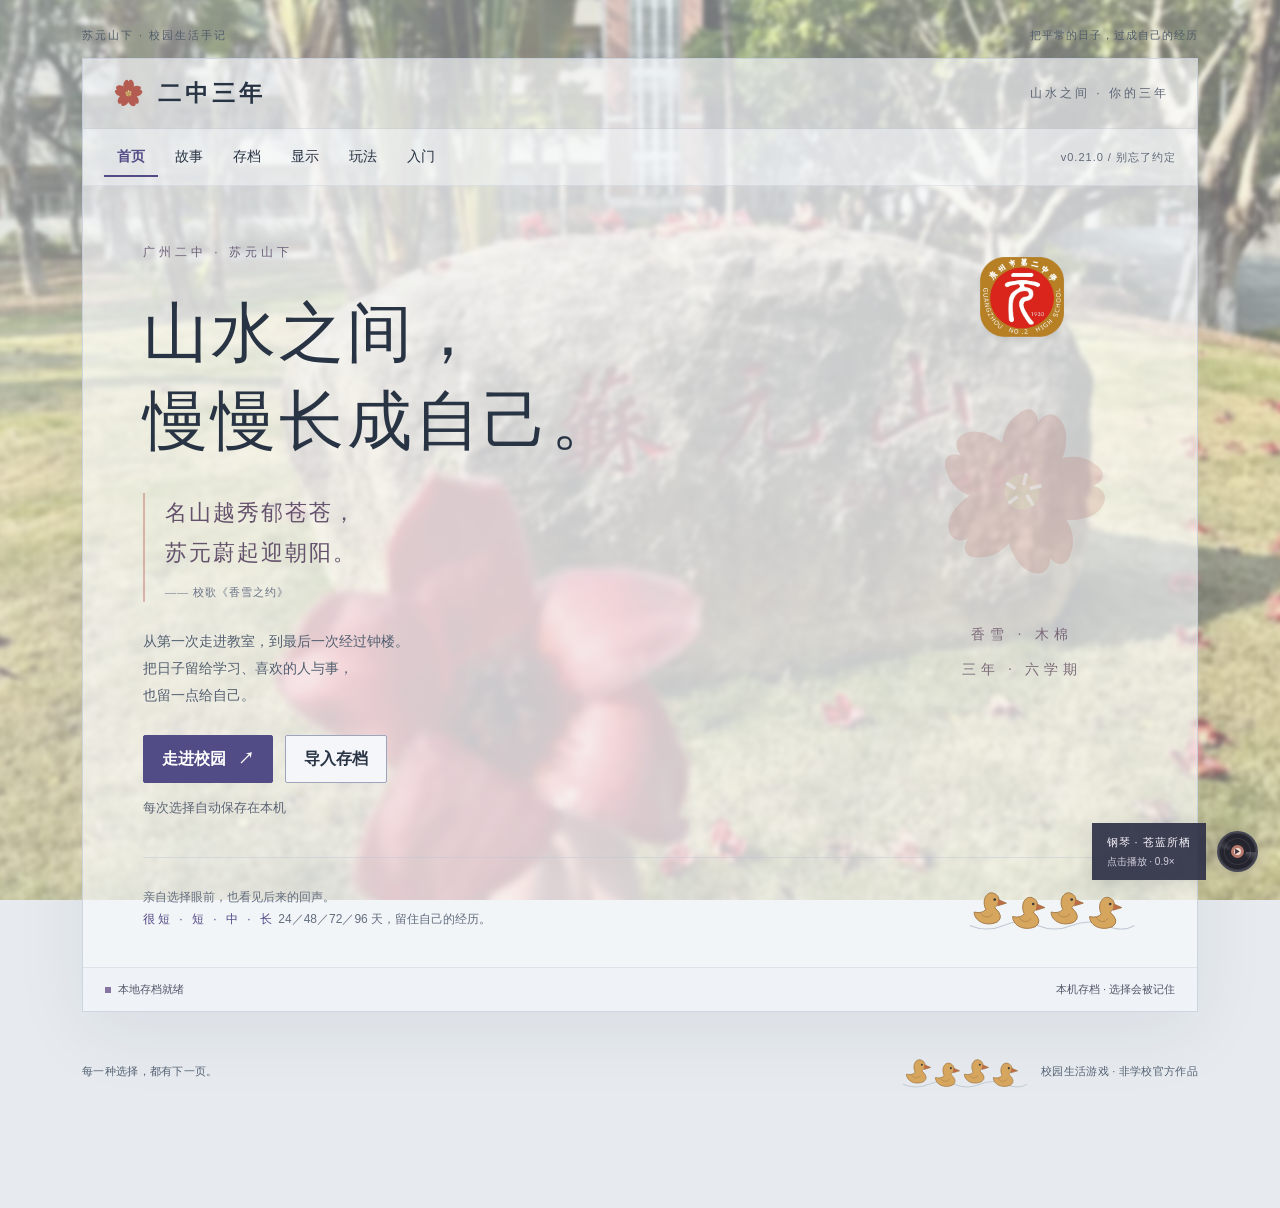
==== commit ca511166: "Publish v0.21.0: clear routines, reachable appointments and fatigue Source 3b1d07b23020bf69bc8c033a1" ====
--- a/index.html
+++ b/index.html
@@ -7,8 +7,8 @@
     <meta name="description" content="在苏元山下走过自己的高中三年。校园影像、六学期与不同的人生片段，本地自动存档。" />
     <title>二中三年 · 苏元山下的校园手记</title>
     <link rel="icon" type="image/png" href="./assets/crest-DU6SDlyk.png" />
-    <script type="module" crossorigin src="./assets/index-BUdVdmo7.js"></script>
-    <link rel="stylesheet" crossorigin href="./assets/index-CjP2nHw5.css">
+    <script type="module" crossorigin src="./assets/index-Bsg4vHHz.js"></script>
+    <link rel="stylesheet" crossorigin href="./assets/index-CuZMGmZE.css">
   </head>
   <body>
     <div id="app"><main class="boot"><h1>二中三年</h1><p id="boot-message">正在打开你的故事……</p></main></div>
--- a/assets/index-CuZMGmZE.css
+++ b/assets/index-CuZMGmZE.css
@@ -0,0 +1 @@
+body.adv-open{overflow:hidden}.adv-surface{position:relative;width:100%;height:100%;overflow:hidden;isolation:isolate;--stage-height:100dvh}.adv-surface:after{content:"";position:absolute;inset:0;z-index:1;pointer-events:none;background:linear-gradient(0deg,#0b0d18 0%,#0b0d18e6 24%,#0b0d1855 49%,transparent 76%)}.adv-stage:has(.adv-surface):after{display:none}.adv-player img{position:absolute;top:-2%;left:-40%;width:180%!important;height:180%!important;max-width:none;object-position:center top!important;transform:scaleX(-1)}.adv-opponent img{position:absolute;top:-2%;left:-35%;width:170%!important;height:180%!important;max-width:none;object-position:center top!important}.adv-silhouette svg{display:block;width:100%;height:100%;object-fit:contain}.adv-actor.is-speaking{animation:adv-speaker-light .4s ease-out both}@keyframes adv-speaker-light{0%{filter:brightness(.7) saturate(.75);opacity:.75}to{filter:brightness(1.06) saturate(1);opacity:1}}.adv-reaction-outcome{margin:.6rem 0!important;color:#e9c6d1!important;line-height:1.65!important;font-size:var(--detail-size)!important}.adv-stage{--adv-accent:#edb9be;position:fixed;inset:0;width:100vw;height:100dvh;max-width:none;max-height:none;padding:0;margin:0;border:0;background:#11141c;color:#f4f0f3;overflow:hidden;isolation:isolate;font-family:inherit}.adv-stage::backdrop{background:#080a10ed;-webkit-backdrop-filter:blur(3px);backdrop-filter:blur(3px)}.adv-stage-background{position:absolute;inset:-12px;background-image:linear-gradient(180deg,#080b1788,#14182455 36%,#090c16f2),var(--adv-image);background-position:center;background-size:cover;filter:blur(3px);opacity:.72;z-index:-2}.adv-stage:after{content:"";position:absolute;inset:0;background:linear-gradient(90deg,#0a0b1688,transparent 30%,#0a0b1644 68%,#0a0b1699),linear-gradient(0deg,#0b0d18,#0b0d1800 76%);pointer-events:none;z-index:-1}.adv-stage-hud{position:absolute;inset:0 0 auto;z-index:5;display:flex;align-items:center;gap:2rem;padding:1.1rem 3.8vw;border-bottom:1px solid #ffffff20;background:linear-gradient(#0c101bd9,#0c101b1a)}.adv-stage-hud>div{display:grid;gap:.3rem}.adv-stage-hud span{font-size:.66rem;letter-spacing:.22em;color:#d1bacb}.adv-stage-hud strong{font-size:1rem;font-weight:550}.adv-stage-hud>p{flex:1;color:#e9dce8;font-size:.9rem;letter-spacing:.12em}.adv-stage-close{display:grid;place-items:center;background:#12162188;border:1px solid #e9dce866;color:#fff;width:40px;height:40px;font-size:1.65rem;cursor:pointer}.adv-cast{position:absolute;inset:90px 0 0;pointer-events:none}.adv-actor{position:absolute;bottom:0;margin:0;width:47%;height:100%;display:flex;align-items:flex-end;justify-content:center;filter:brightness(.42) saturate(.6);opacity:.7;transition:filter .4s,opacity .4s;transform-origin:bottom center}.adv-opponent{left:0}.adv-player{right:1%;width:37%}.adv-actor.is-speaking{filter:brightness(1.06) saturate(1);opacity:1}.adv-actor img{display:block;width:100%;height:112%;object-fit:contain;object-position:center bottom;filter:drop-shadow(0 0 32px #d9c9e51c);-webkit-mask-image:linear-gradient(black 58%,#0008 80%,transparent 97%);mask-image:linear-gradient(black 58%,#0008 80%,transparent 97%)}.adv-actor figcaption{position:absolute;top:18%;left:16%;display:grid;gap:.5rem;color:#f6eef2;text-shadow:0 2px 12px #000;letter-spacing:.18em;writing-mode:vertical-rl}.adv-actor figcaption strong{font-family:Georgia,"Noto Serif SC",serif;font-size:1.7rem}.adv-actor figcaption span{font-size:.72rem}.adv-player figcaption{left:auto;right:16%;top:23%}.adv-silhouette{position:relative;height:87%;width:90%;-webkit-mask-image:linear-gradient(black 50%,transparent 95%);mask-image:linear-gradient(black 50%,transparent 95%)}.adv-silhouette i{position:absolute;left:34%;top:6%;width:31%;height:23%;border-radius:49% 48% 44% 45%;background:linear-gradient(130deg,#a798b0,#242838);box-shadow:inset -12px -2px 30px #15172566}.adv-silhouette b{position:absolute;left:8%;top:30%;width:85%;height:80%;border-radius:44% 45% 4% 4%;background:linear-gradient(115deg,#746882,#171d30 70%);border-top:1px solid #e1d5e755}.adv-silhouette span{position:absolute;inset:46% 0 auto;text-align:center;color:#d1c9dd;letter-spacing:.3em;font-size:.85rem}.adv-player .adv-silhouette{opacity:.55}.adv-player .adv-silhouette b{background:linear-gradient(230deg,#c7b9d8,#1d263a 75%)}.adv-stage-content{position:absolute;left:8%;right:5%;bottom:7%;z-index:3;display:grid;grid-template-columns:minmax(0,1fr) minmax(260px,34%);gap:3vw;align-items:end}.adv-script{min-width:0;padding:1rem 0;background:linear-gradient(90deg,#10131b88,#10131b33);text-shadow:0 2px 10px #070911}.adv-speaker{display:flex;align-items:center;gap:.9rem;margin-bottom:1rem}.adv-speaker strong{font-size:1.3rem;letter-spacing:.1em}.adv-speaker span{font-size:.67rem;color:#c5b8c9}.adv-speaker i{display:block;height:1px;flex:1;background:linear-gradient(90deg,#d6bbce88,transparent)}.adv-stage .adv-script-text{font-family:Georgia,"Noto Serif SC","Source Han Serif SC",serif;color:#fff9fc;font-size:max(1.25rem,var(--reading-size));line-height:1.85;margin:0;min-height:4em;word-break:normal;overflow-wrap:break-word;animation:adv-line-reveal .28s ease-out}.adv-stage-page{margin-top:1.1rem;color:#c6bccb;font-size:.74rem;display:flex;gap:1rem}.adv-stage-next{display:block;margin:1.1rem 0 0 auto;background:transparent;border:0;color:#fce9f0;font:inherit;font-size:.9rem;letter-spacing:.16em;padding:.5rem 1rem;cursor:pointer}.adv-stage-next span{display:inline-block;margin-left:1rem;animation:adv-next-breathe 1.7s ease-in-out infinite}.adv-stage-responses{display:grid;gap:.7rem;align-content:end;max-height:48dvh;overflow-y:auto;padding:.3rem;scrollbar-width:thin}.adv-stage-choice{border:1px solid #eeedf6c4;border-left:3px solid #cab1cf;background:#f4f2f8ed;box-shadow:0 8px 24px #080a1744;color:#292638;text-align:left;display:grid;gap:.35rem;padding:.95rem 1.05rem;width:100%;min-width:0;font:inherit;line-height:1.6;cursor:pointer;transition:background .16s,transform .16s,border-color .16s;animation:adv-choice-arrive .3s ease-out both}.adv-stage-choice:nth-child(2){animation-delay:.05s}.adv-stage-choice:nth-child(3){animation-delay:.1s}.adv-stage-choice strong{font-size:var(--choice-size);font-weight:600;overflow-wrap:break-word}.adv-stage-choice span,.adv-stage-choice small{font-size:var(--detail-size);color:#5d5567}.adv-stage-choice .adv-risk{color:#9a2a46}.adv-stage-choice .adv-risk-ongoing{color:#726346}.adv-stage-choice:hover:not(:disabled){background:#fff;border-color:#fff;transform:translate(-4px)}.adv-stage button:focus-visible,.adv-stage summary:focus-visible{outline:2px solid #f0b9c5;outline-offset:4px}.adv-stage-choice:disabled{opacity:.55;cursor:wait}.adv-stage-backlog{position:absolute;top:1.4rem;right:9%;z-index:7;max-width:min(620px,78vw);font-size:.82rem}.adv-stage-backlog summary{padding:.45rem .8rem;color:#e3d7e3;cursor:pointer;border:1px solid #ffffff33;background:#10121b66}.adv-stage-backlog[open]{background:#171c2bf7;max-height:70dvh;overflow:auto;padding:1rem;border:1px solid #b8a5c255}.adv-stage-backlog p{line-height:1.8;margin:.8rem 0;color:#e6ddea}.adv-stage-backlog[open] summary{margin-bottom:1rem}.adv-stage-hud>p{padding-right:130px}.adv-result-context{border-top:1px solid #bfa9c044;margin-top:1rem;padding-top:.8rem;color:#d0c7d8;font-size:.84rem}.adv-result-context>span{font-size:.65rem;letter-spacing:.14em;color:#baa5c0}.adv-result-context p{margin:.25rem 0;line-height:1.5}.adv-result-context small{display:block;font-size:.72rem;margin-top:.6rem}.adv-result-effects{color:#e5c8d1;font-size:.78rem}.person-now,.person-topics{margin:1rem 0}.person-now h4,.person-topics h4{font-size:.9rem;margin:.6rem 0;color:#756281}.person-actions{display:grid;grid-template-columns:repeat(auto-fit,minmax(min(100%,260px),1fr));gap:.6rem}.person-actions .adv-choice{margin:0}.social-topic{font-size:.92rem!important;display:flex!important;align-items:center;justify-content:space-between;gap:.7rem;width:100%}.time-risk.is-ongoing{color:#776343;font-weight:450}.timing-recovery{margin:1rem 0;padding:.8rem 1rem;border-left:3px solid #8a789d;background:#eeeaf680;line-height:1.7}.timing-recovery strong{display:block}.timing-recovery p{font-size:.88rem;margin:.3rem 0}.timing-recovery .button{margin-top:.5rem}@keyframes adv-line-reveal{0%{opacity:0;transform:translateY(4px)}to{opacity:1;transform:translateY(0)}}@keyframes adv-choice-arrive{0%{opacity:0;transform:translate(10px)}to{opacity:1;transform:translate(0)}}@keyframes adv-next-breathe{50%{opacity:.35;transform:translate(3px)}}@media(min-width:1000px){.adv-stage[data-adv-result=true] .adv-stage-content{grid-template-columns:minmax(0,70%) 1fr}.adv-stage[data-adv-result=true] .adv-script-text{min-height:2em}}@media(max-width:700px){.adv-stage-hud{padding:.8rem 1rem;gap:.8rem}.adv-stage-hud>p{display:none}.adv-stage-hud>div{flex:1}.adv-stage-hud strong{font-size:.82rem}.adv-stage-backlog{top:1.1rem;right:4.4rem;font-size:.7rem}.adv-stage-backlog[open]{max-width:85vw;right:5vw}.adv-cast{inset:72px 0 33%}.adv-opponent{left:-11%;width:77%;height:118%}.adv-player{right:-2%;width:45%;height:95%}.adv-actor figcaption{left:26%;top:14%;font-size:1rem}.adv-player figcaption{left:auto;right:18%;top:28%}.adv-actor figcaption strong{font-size:1.2rem}.adv-actor figcaption span{font-size:.65rem}.adv-stage-content{left:5%;right:5%;bottom:3%;display:flex;flex-direction:column;align-items:stretch;gap:.7rem;max-height:68dvh}.adv-script{padding:.75rem .2rem;flex-shrink:0;background:linear-gradient(90deg,#10131be6,#10131b88)}.adv-speaker{margin-bottom:.6rem}.adv-speaker strong{font-size:1.1rem}.adv-stage .adv-script-text{font-size:var(--reading-size);line-height:1.7;min-height:3.4em;max-height:25dvh;overflow-y:auto}.adv-stage-page{margin-top:.6rem;font-size:.65rem;gap:.6rem}.adv-stage-next{margin-top:.5rem;padding:.3rem .5rem}.adv-stage-responses{max-height:30dvh;min-height:0;gap:.45rem;flex-shrink:1}.adv-stage-choice{padding:.65rem .8rem}.adv-stage-choice strong{font-size:var(--choice-size)}.adv-stage-choice span,.adv-stage-choice small{font-size:max(.72rem,calc(var(--detail-size) - .1rem))}.adv-result-context{font-size:.75rem}.adv-result-context .adv-result-effects{font-size:.72rem}.person-actions{grid-template-columns:1fr}}@media(max-height:520px)and (min-width:701px){.adv-stage-content{bottom:3%;left:5%;grid-template-columns:minmax(0,1fr) minmax(240px,40%)}.adv-stage .adv-script-text{font-size:1rem;line-height:1.5;min-height:2em}.adv-stage-responses{max-height:65dvh}.adv-stage-hud{padding:.5rem 2rem}.adv-stage-backlog{top:.65rem}.adv-cast{inset:50px 0 0}.adv-stage-page{margin-top:.5rem}}@media(prefers-reduced-motion:reduce){.adv-stage *{animation:none!important;transition:none!important}}.quiet .adv-stage *{animation:none!important;transition:none!important}.adv-stage:after{z-index:1;background:linear-gradient(0deg,#0b0d18,#0b0d18e6 24%,#0b0d1855 49%,#0b0d1800 76%)}.adv-stage-responses{overflow-x:hidden;align-content:start}@media(max-width:700px){.adv-stage-responses:not(:empty):before{content:"选择回应 · 可上下滑动";display:block;color:#d4c4d3;font-size:.65rem;letter-spacing:.1em;padding:.1rem .3rem}.adv-actor figcaption{writing-mode:horizontal-tb;gap:.2rem;letter-spacing:.1em}.adv-player figcaption{text-align:right}}@media(max-width:700px){.adv-opponent{height:100%;top:0;bottom:auto}.adv-opponent img{top:3%;left:-20%;width:140%!important;height:140%!important}.adv-stage:after{background:linear-gradient(0deg,#0b0d18,#0b0d18ed 29%,#0b0d1888 48%,#0b0d1800 75%)}}@media(orientation:portrait)and (max-width:900px){.adv-surface{position:absolute;left:50%;top:50%;width:100dvh;height:100vw;--stage-height:100vw;transform:translate(-50%,-50%) rotate(90deg)}}@media(max-height:520px),(orientation:portrait)and (max-width:900px){.adv-stage-hud{padding:8px 22px;gap:14px}.adv-stage-hud>div{flex:none}.adv-stage-hud>p{display:none}.adv-stage-hud strong{font-size:13px}.adv-stage-hud span{font-size:10px}.adv-stage-close{margin-left:auto;width:36px;height:36px}.adv-cast{inset:52px 0 0}.adv-opponent{left:0;top:0;bottom:0;width:49%;height:100%}.adv-player{right:2%;width:38%;height:100%}.adv-opponent img{top:-3%;left:-30%;width:160%!important;height:180%!important}.adv-actor figcaption{top:9%;left:12%;writing-mode:horizontal-tb;gap:3px}.adv-player figcaption{top:12%;right:8%;left:auto}.adv-actor figcaption strong{font-size:17px}.adv-actor figcaption span{font-size:11px}.adv-stage-content{left:5%;right:4%;bottom:4%;display:grid;grid-template-columns:minmax(0,1fr) minmax(230px,39%);gap:22px;max-height:calc(var(--stage-height) - 78px);align-items:end}.adv-script{padding:8px 4px;min-height:0;max-height:calc(var(--stage-height) - 92px);overflow-y:auto;background:linear-gradient(90deg,#10131bd9,#10131b55)}.adv-speaker{margin-bottom:8px;gap:10px}.adv-speaker strong{font-size:17px}.adv-speaker span{font-size:11px}.adv-stage .adv-script-text{font-size:max(16px,calc(var(--reading-size) - 2px));line-height:1.65;min-height:3em;max-height:none;overflow:visible}.adv-stage-page{margin-top:8px;gap:10px;font-size:11px}.adv-stage-next{margin-top:5px;padding:8px 12px;font-size:14px;min-height:36px}.adv-stage-responses{max-height:calc(var(--stage-height) - 88px);gap:8px;min-width:0;overflow-y:auto;overscroll-behavior:contain}.adv-stage-choice{padding:10px 12px;gap:4px}.adv-stage-choice strong{font-size:max(15px,calc(var(--choice-size) - 2px));line-height:1.6}.adv-stage-choice span,.adv-stage-choice small{font-size:12px;line-height:1.6}.adv-stage-backlog{top:12px;right:76px;font-size:12px;max-width:70%}.adv-stage-backlog[open]{right:76px;max-width:70%;max-height:calc(var(--stage-height) - 50px)}.adv-stage-backlog p{font-size:14px}.adv-result-context{margin-top:10px;padding-top:8px;font-size:13px}.adv-result-context small,.adv-result-context .adv-result-effects{font-size:12px}.adv-stage-responses:not(:empty):before{content:"选择回应 · 可滑动";font-size:11px;color:#d4c4d3;padding:2px 4px}.adv-surface:after{background:linear-gradient(0deg,#0b0d18 0%,#0b0d18dc 28%,#0b0d1844 58%,transparent 80%)}}.people-strip{display:flex;gap:12px;overflow-x:auto;padding:4px 2px 12px;scroll-snap-type:x proximity}.person-tab{flex:1 0 180px;min-width:0;display:flex;align-items:center;gap:10px;position:relative;overflow:hidden;min-height:92px;padding:10px 14px;border:1px solid #aaa0bd;background:#fff9;color:inherit;text-align:left;cursor:pointer;scroll-snap-align:start;font:inherit}.person-tab[aria-pressed=true]{background:#e8e3f4;border-color:#5a4a80;box-shadow:inset 0 -3px #756188}.person-tab img{width:55px;height:76px;object-fit:cover;object-position:center 12%;transform:scale(1.35);margin-right:10px}.person-tab>span{display:grid;gap:6px;min-width:0}.person-tab strong{font-size:1rem}.person-tab small,.person-tab>span>span{font-size:.8rem;line-height:1.6}.person-detail-heading{display:flex;justify-content:space-between;align-items:center;gap:12px}.person-detail-heading h3{margin:0}.person-detail-heading h3>span{font-size:.8rem;font-weight:400}.person-attitude{border-left:2px solid #b8869c;padding-left:12px;font-style:italic}.activity-fold{padding:0!important}.activity-fold>summary{padding:16px 20px;cursor:pointer;list-style:none;position:relative}.activity-fold>summary h3{margin:.3rem 0}.activity-fold>summary:after{content:"＋";font-size:1.2rem;margin-left:12px}.activity-fold[open]>summary:after{content:"−"}.activity-fold>p,.activity-fold>div,.activity-fold>section,.activity-fold>button{margin:12px 20px}.activity-help{margin:16px 0}.notification-row{display:grid;grid-template-columns:minmax(0,1fr) auto;gap:20px;padding:18px 0;border-bottom:1px solid #b6a9bf}.notification-row h3{margin:.4rem 0;font-size:1.05rem}.notification-row p{margin:.4rem 0;line-height:1.8}.notification-row time,.notification-row small{font-size:.8rem;color:#797184}.notification-row>div:last-child{display:grid;align-content:center;justify-items:end;gap:8px}.notification-row.is-read{opacity:.75}.notification-list>details{margin-top:16px}.company-strip{padding:12px 16px;margin:12px 0;border-left:3px solid #a26a82;background:#f1e9f1aa;display:flex;gap:16px;align-items:center;justify-content:space-between;font-size:.9rem}.adv-stage .adv-result-context p{color:#e5dbe8}.adv-stage .adv-result-context .adv-result-effects{color:#efcbdc}@media(max-width:700px){.social-presence{display:flex!important;overflow-x:auto;gap:12px;scroll-snap-type:x proximity}.social-presence>article{flex:0 0 78%;min-width:230px;scroll-snap-align:start}.person-tab{flex-basis:170px}.notification-row{grid-template-columns:minmax(0,1fr)}.notification-row>div:last-child{display:flex;justify-content:flex-end}.company-strip{flex-wrap:wrap}}.social-main{margin:1.4rem 0;border-block:1px solid #b7a6b3;padding:1.1rem 0}.social-main h2{font-size:1.18rem}.social-presence{display:grid;grid-template-columns:repeat(auto-fit,minmax(min(100%,220px),1fr));gap:1rem}.social-presence article{border-left:3px solid #9c6577;padding:.5rem .85rem;min-width:0}.social-person-name{font-size:1.2rem;font-weight:800;color:#493e61}.social-person-name small{font-size:.85rem;font-weight:500}.encounter-lead{font-size:1.1rem!important;font-weight:700!important;line-height:1.65!important}.social-presence button{display:block;margin:.5rem 0;max-width:100%;white-space:normal}.appointment-board{border-block:1px solid #b8a9be;margin:1.4rem 0;padding:.8rem 0}.appointment-board article{padding:.6rem 0;border-bottom:1px dashed #b8a9be}.appointment-board article>div{display:flex;flex-wrap:wrap;gap:.6rem}.appointment-board .adv-choice{flex:1 1 180px}.social-person-record{padding:1.2rem 0;border-bottom:1px solid #b8a9be}.social-person-record details{margin-top:.8rem}.social-person-record .adv-choice{margin:.5rem 0}.attendance-alert{border-left:5px solid #aa304e;background:#fff2f3e8;padding:1rem;margin:1rem 0;color:#8b1834}.attendance-alert strong{font-size:1.2rem;font-weight:850}.attendance-alert p{margin:.4rem 0}.school-current.is-absent strong,.timetable-row.is-absent strong{color:#ae193f!important;font-weight:900!important}.attendance-records li{margin:.7rem 0;line-height:1.7}.adv-scene{position:relative;min-height:500px;padding:1rem 0;background:linear-gradient(180deg,#f5f2fb10,#f6f2faf0);isolation:isolate}.adv-scene-top{display:flex;justify-content:space-between;gap:1rem;align-items:center;flex-wrap:wrap}.adv-portrait{width:100px;height:120px;margin:1.4rem auto 1rem;display:grid;place-content:center;text-align:center;border:1px solid #ac8092;border-radius:50% 50% 25% 25%;background:linear-gradient(135deg,#cbb9d4d9,#f7e4e5);box-shadow:0 8px 24px #4c33531f}.adv-portrait span{font:700 2.5rem Georgia,"Noto Serif SC",serif;color:#684454}.adv-portrait i{font-size:.7rem;font-style:normal;color:#684454;margin-top:.5rem;letter-spacing:.14em}.adv-dialogue{border:1px solid #aa91b7;border-top:3px solid #95677d;background:#faf8fff2;box-shadow:0 12px 30px #3d244919;padding:1.4rem;position:relative;min-width:0}.adv-nameplate{display:inline-block;margin-top:-3rem;margin-bottom:1rem;background:#594766;color:#fff;padding:.45rem 1.3rem;font-weight:700;letter-spacing:.05em}.adv-line{font-family:Georgia,"Noto Serif SC","Source Han Serif SC",serif;font-size:1.2rem;line-height:1.95;min-height:4em;overflow-wrap:break-word;word-break:normal}.adv-page{font-size:.8rem;color:#766878;margin:1rem 0}.adv-responses{display:grid;gap:.7rem}.adv-choice{display:flex;flex-direction:column;align-items:flex-start;gap:.45rem;min-width:0;width:100%;text-align:left;padding:.85rem 1rem;border:1px solid #9c8aaf;background:#f8f6fd;color:#403649;font:inherit;cursor:pointer;white-space:normal;word-break:normal;overflow-wrap:break-word;line-height:1.6}.adv-choice:hover:not(:disabled){background:#eae3f4;border-color:#704b80}.adv-choice:focus-visible{outline:3px solid #98627c;outline-offset:3px}.adv-choice strong{font-size:1.02rem}.adv-choice span,.adv-choice small{font-size:.84rem;color:#655b71}.adv-choice em{font-style:normal;font-size:.88rem;color:#99233c}.adv-choice:disabled{opacity:.65;cursor:not-allowed}.adv-backlog{margin-top:1rem}.adv-backlog p{line-height:1.8}.adv-result{border-left:4px solid #9c6577;padding:1rem 1.2rem;background:#faf6fbe8;font-size:1.15rem;line-height:1.9}.adv-scene .button.primary{background:#624c79}.time-risk{color:#99233c;font-weight:650;display:block;font-size:.9rem;margin-top:.5rem}.social-main,.adv-dialogue{animation:adv-arrive .24s ease-out}@keyframes adv-arrive{0%{opacity:0;transform:translateY(6px)}to{opacity:1;transform:translateY(0)}}@media(max-width:480px){.adv-dialogue{padding:1rem}.adv-portrait{height:90px;width:78px}.adv-line{font-size:1.1rem;line-height:1.85}.adv-scene{min-height:420px}.social-presence{grid-template-columns:1fr}.appointment-board article>div{display:block}.adv-choice{margin:.45rem 0}}@media(prefers-reduced-motion:reduce){.social-main,.adv-dialogue{animation:none}}.reduced-motion .social-main,.reduced-motion .adv-dialogue{animation:none}.adv-line{color:#342d40;font-weight:500}.adv-nameplate{color:#fff}.adv-portrait{border-radius:50% 50% 15% 15%}.adv-line{font-size:max(1.1rem,var(--reading-size));line-height:1.95}.adv-choice strong{font-size:var(--choice-size)}.adv-choice span,.adv-choice small,.adv-page,.time-risk{font-size:var(--detail-size)}.encounter-lead{font-size:var(--choice-size)!important}.quiet .social-main,.quiet .adv-dialogue{animation:none!important}.has-new-message{position:relative}.campus-message-dot{position:absolute;right:5px;top:5px;width:8px;height:8px;border-radius:50%;background:#bc344a;box-shadow:0 0 0 2px #fff8;pointer-events:none;animation:campus-message-hop 7s ease-in-out infinite}@keyframes campus-message-hop{0%,84%,to{transform:translateY(0)}88%{transform:translateY(-4px)}92%{transform:translateY(0)}96%{transform:translateY(-2px)}}.context-guide{max-width:min(560px,calc(100vw - 30px))}.context-guide p{font-size:var(--reading-size);line-height:1.85}.context-guide-list{display:grid;gap:10px;max-height:55vh;overflow:auto}.context-guide .dialog-actions{gap:10px}.context-guide .button{white-space:normal;max-width:100%}.feelings-note{border-left:3px solid #ad6470;padding:10px 14px;margin:12px 0 20px;background:#f5e9ef88;line-height:1.8}.feelings-note strong{color:#884255}.rule-version{font-size:12px;color:var(--muted);margin-left:8px}body.quiet .campus-message-dot{animation:none}@media(prefers-reduced-motion:reduce){.campus-message-dot{animation:none}}.impression-overview{border-bottom:1px solid #b8bed0;padding-bottom:1rem}.impression-overview h3{display:flex;align-items:baseline;gap:1rem;flex-wrap:wrap}.impression-overview h3 strong{font-size:2.25rem;color:#58517e}.impression-overview h3 small{font-size:.8rem;font-weight:400}.impression-sources{display:grid;grid-template-columns:1fr 1fr;gap:1.2rem;margin:1.4rem 0}.impression-sources article{padding:0 0 1rem;border-bottom:2px solid #c5b6c0}.impression-sources article>div,.impression-people article>div{display:flex;align-items:baseline;justify-content:space-between;gap:.7rem}.impression-sources h4,.impression-people h4{margin:.25rem 0}.impression-sources progress{width:100%;height:5px;accent-color:#975969}.impression-sources p,.impression-people p,.skill-guide p{line-height:1.75;color:#505665;font-size:.92rem}.impression-people article{padding:1rem 0;border-bottom:1px solid #c4c8d2}.skill-guide,.role-ability-guide{margin:1.2rem 0;border-top:1px solid #b8bed0;padding-top:1rem}.skill-guide summary,.role-ability-guide summary{font-weight:600;cursor:pointer;color:#57517e}.skill-guide-list{display:grid;grid-template-columns:1fr 1fr;gap:1rem}.skill-guide-list article{padding-bottom:1rem;border-bottom:1px solid #d3d5df}.skill-guide-list h4{margin:.8rem 0 .3rem}.skill-guide-list h4 span{font-size:.85rem;font-weight:400;margin-left:.6rem}.skill-guide-list small{color:#747584;line-height:1.7}.role-ability-guide p{display:flex;flex-direction:column;gap:.3rem;font-size:.85rem;line-height:1.7}.person-impression{margin:1rem 0;padding:1rem 0;border-block:1px solid #cac4d2;display:flex;flex-direction:column;gap:.5rem;color:#5c526d}.interaction-context{display:block;font-size:.8rem;line-height:1.6;color:#716276;margin-top:.4rem}@media(max-width:600px){.impression-sources,.skill-guide-list{grid-template-columns:1fr}.impression-people article>div{flex-wrap:wrap}}.impression-sources progress{border:0;background:#d3d2df}.impression-sources progress::-webkit-progress-bar{background:#d3d2df}.impression-sources progress::-webkit-progress-value{background:#975969}.impression-sources progress::-moz-progress-bar{background:#975969}.identity-setup{margin:2rem 0;padding:1.6rem 0;border-block:1px solid #aab1c6}.identity-setup h3{margin-top:1.5rem;font-size:1.05rem}.gender-options{display:flex;gap:.7rem}.gender-options .button{min-width:100px}.gender-options [aria-pressed=true]{background:#424d7c;color:#fff;border-color:#424d7c}.personality-options{display:grid;grid-template-columns:repeat(2,minmax(0,1fr));gap:12px}.personality-options .profile-option{text-align:left;min-width:0;line-height:1.65}.personality-options [aria-pressed=true]{border-color:#b64752;box-shadow:inset 4px 0 #b64752}.identity-summary{display:flex;gap:1rem;align-items:center;flex-wrap:wrap;margin:.8rem 0;color:#454861;font-size:.9rem}.identity-summary details{max-width:40rem}.identity-summary summary{cursor:pointer;text-decoration:underline;text-underline-offset:4px}.identity-summary p{margin:.4rem 0}.discipline-risk{display:block;color:#8a4356;font-size:.85rem;margin-top:.35rem}@media(max-width:600px){.personality-options{grid-template-columns:1fr}.identity-setup{padding-block:1rem}.gender-options .button{flex:1}}.identity-setup .gender-options .button[aria-pressed=true]{background:#424d7c;color:#fff;border-color:#424d7c}.connection-tabs{display:flex;gap:12px;margin:22px 0}.connection-tabs button{flex:1;text-align:left}.connection-tabs small{display:block;font-size:12px;margin-top:7px;color:#746689}.connection-person{border-top:2px solid #8b7b9f;padding-top:24px}.connection-heading{display:flex;justify-content:space-between;align-items:center;gap:20px}.connection-heading h3{font-size:30px;margin:8px 0}.connection-heading p{margin:8px 0}.connection-heading>strong{font-size:22px;color:#6d577e}.connection-heading small{font-size:12px;color:#73758b}.bond-steps{list-style:none;display:grid;grid-template-columns:repeat(4,1fr);padding:22px 0;gap:10px}.bond-steps li{padding-top:12px;border-top:3px solid #dad6df;display:flex;flex-direction:column;gap:7px}.bond-steps b{font-size:25px;color:#8c819c}.bond-steps .done{border-color:#aa6477}.bond-steps .current{border-color:#76648e}.bond-steps small{font-size:11px;color:#777286}.bond-steps span{font-size:14px}.bond-scene{border-left:3px solid #b37786;padding:6px 0 10px 24px;margin:24px 0}.bond-scene>p{line-height:1.9}.bond-scene .choice,.connection-daily .choice{display:flex;margin:12px 0;width:100%;text-align:left}.bond-scene .choice small,.connection-daily .choice small{display:block;font-size:12px;font-weight:400;line-height:1.8;margin:9px 0}.connection-places{display:flex;align-items:center;gap:14px;flex-wrap:wrap;padding:18px 0;border-block:1px solid #d0c9d9;font-size:13px}.connection-person details{margin-top:20px}.connection-person summary{cursor:pointer}.connection-memory{border-bottom:1px solid #d4cddd;padding:18px 0}.connection-memory time{font-size:12px;color:#777286}.connection-opportunities{display:flex;flex-wrap:wrap;gap:12px;align-items:center;padding:18px 0;border-block:1px solid #c9bfd4;margin:20px 0}.connection-opportunities>span{font-weight:600}.connection-opportunities small{flex-basis:100%;color:#777286}.compact-receipt{border-left:3px solid #9c7e9b;background:#efedf5bb;padding:17px 22px;margin:0 0 26px}.compact-receipt>span{display:block;font-size:12px;color:#767084;margin-bottom:8px}.compact-receipt>strong{font-size:18px}.compact-receipt p{font-size:var(--support-size);line-height:1.8;margin:10px 0}.compact-receipt>div{display:flex;flex-wrap:wrap;gap:10px;font-size:12px;color:#715a81}.compact-receipt .compact-receipt-notes{font-size:12px;color:#746383}.place-planning{display:grid;grid-template-columns:repeat(3,1fr);gap:15px;border-block:1px solid #ccc4d4;padding:20px 0;margin:20px 0}.place-planning>div{display:flex;flex-direction:column;gap:8px}.place-planning span{font-size:12px;color:#777286}.place-planning strong{font-size:21px;color:#66547d}.place-planning p{grid-column:1/-1;margin:0;font-size:13px;line-height:1.9}.pending-work{display:flex;flex-direction:column;gap:12px;padding:18px 22px;border-left:3px solid #b77a83;background:#f3e9edaa;margin:20px 0;font-size:var(--support-size)}@media(max-width:600px){.connection-heading{align-items:flex-start}.connection-heading h3{font-size:26px}.connection-heading>strong{font-size:18px}.connection-tabs{gap:7px}.connection-tabs button{padding:12px 8px}.bond-steps{gap:8px}.bond-steps span{font-size:12px}.bond-scene{padding-left:15px}.place-planning{gap:10px}.place-planning strong{font-size:18px}}.life-panel.connection-panel{max-height:none;overflow:visible}.connection-tabs [aria-pressed=true]{background:#e8e1ef;border-color:#7b698e;color:#58416e}.connection-tabs small{font-size:12px}.connection-tabs button{display:block;min-width:0;white-space:nowrap;text-align:center}.connection-tabs small{white-space:normal;line-height:1.5}.campus-notices{padding:18px clamp(16px,4vw,44px);border-bottom:1px solid #bdb6c9;background:#eeeaf4cc}.campus-notice{padding:15px 0;border-bottom:1px solid #c6c2d2;display:grid;grid-template-columns:1fr auto;gap:20px;color:#37435c}.campus-notice:last-child{border-bottom:0}.campus-notice time{font-size:11px;color:#76738b}.campus-notice h3{font:600 19px/1.5 var(--font-title,serif);margin:7px 0}.campus-notice p{font-size:var(--support-size);line-height:1.8;margin:0}.campus-notice-buttons{display:flex;flex-direction:column;justify-content:center;gap:12px}.notice-discipline{background:#f3e7eb;border-left:4px solid #a65d68;padding:15px}.notice-discipline h3{color:#934653}.unavailable-choices{border-top:1px dashed #bcb7cc;padding:16px 0;margin-top:20px;font-size:var(--support-size);color:#69728b}.unavailable-choices summary{cursor:pointer}.unavailable-choices ul{padding-left:20px;line-height:1.7}.unavailable-choices li{padding:10px 0}.unavailable-choices li span{display:block;font-size:12px}.campus-explore-link{display:flex;justify-content:space-between;align-items:center;gap:15px;padding:16px 0;border-top:1px solid #bfc3d2}.campus-place-purpose{font-size:var(--support-size);color:#5e537c;line-height:1.8}.campus-notices summary{padding:13px 0;font-size:var(--support-size)}@media(max-width:650px){.campus-notice{grid-template-columns:1fr;gap:10px}.campus-notice-buttons{flex-direction:row;justify-content:flex-start;flex-wrap:wrap}.campus-explore-link{align-items:flex-start;flex-direction:column}}:root{--desktop: #dce0ed;--surface: #f6f7fb;--ink: #24263d;--muted: #60667d;--accent: #4438a7;--line: #c0c5d7;--danger: #9c4057;--reading-size: 18px;--choice-size: 16px;--support-size: 14px;--detail-size: 13px;--subheading-size: 18px;--metric-size: 15px;color-scheme:light}body.reading-large{--reading-size: 23px;--choice-size: 20px;--support-size: 18px;--detail-size: 16px;--subheading-size: 21px;--metric-size: 18px}@media(max-width:650px){body.reading-large{--reading-size: 22px}}*{box-sizing:border-box}html{min-height:100%;scroll-behavior:auto}body{margin:0;color:var(--ink);font:16px/1.65 system-ui,-apple-system,Segoe UI,Microsoft YaHei,sans-serif;background:var(--desktop);background-image:radial-gradient(#b8bdd1 .75px,transparent .75px);background-size:8px 8px}button,input,select{font:inherit}button{cursor:pointer}button:disabled{cursor:not-allowed;opacity:.48}button,a,input,select{touch-action:manipulation}button:focus-visible,a:focus-visible,input:focus-visible,select:focus-visible{outline:3px solid var(--accent);outline-offset:4px}button{border-radius:0}button,input,select{color:inherit}a{color:var(--accent)}h1,h2,h3,p{margin:0}button .icon{pointer-events:none}.mono,.eyebrow,.key,.caption,.desktop-label,.window-title,.statusbar{font-family:Cascadia Mono,SFMono-Regular,Consolas,monospace}.desktop{max-width:1200px;margin:auto;padding:38px 34px 24px}.desktop-label{display:flex;justify-content:space-between;gap:16px;font-size:12px;letter-spacing:1.7px;margin-bottom:18px;color:#53596e}.desktop-label span:last-child{letter-spacing:1px}.window{background:var(--surface);border:2px solid var(--ink);box-shadow:7px 7px #aeb5ca}.titlebar{min-height:40px;display:flex;align-items:center;justify-content:space-between;padding:5px 10px;background:var(--accent);color:#fff;border-bottom:2px solid var(--ink)}.window-title{font-size:14px;font-weight:700;letter-spacing:1px;display:flex;gap:9px;align-items:center}.disk-mini{width:17px;height:18px;background:#e7e6f7;border:2px solid #202036;display:inline-block;box-shadow:inset 0 -6px #9498c9}.window-dots{display:flex;gap:5px}.window-dots i{font-style:normal;width:18px;height:18px;border:1px solid #1e1b38;background:#d9daea;color:#272435;font-size:14px;line-height:14px;text-align:center}.menubar{display:flex;justify-content:space-between;align-items:center;gap:10px;min-height:52px;background:#e9ebf2;border-bottom:1px solid var(--line);padding:6px 18px}.menulinks{display:flex;gap:4px;flex-wrap:wrap}.menu-button,.text-button{border:0;background:transparent;min-height:38px;padding:7px 10px}.menu-button:hover,.text-button:hover{background:#d8dcf0}.menu-button[aria-current=page]{background:#d1d6ed;color:#2f277e}.version{font-size:11px;color:var(--muted);white-space:nowrap}.view{min-height:555px}.home-layout{display:grid;grid-template-columns:minmax(0,1fr) 300px}.hero{padding:44px 46px 36px;border-right:1px solid var(--line);position:relative}.eyebrow{color:var(--accent);font-size:11px;letter-spacing:2px;text-transform:uppercase;display:flex;align-items:center;gap:9px;margin-bottom:25px}.square{display:inline-block;width:7px;height:7px;background:var(--accent)}.hero h1{font-size:clamp(38px,4.4vw,58px);line-height:1.23;letter-spacing:-2px;font-weight:800;margin-bottom:22px}.hero h1 em{font-style:normal;color:var(--accent)}.hero-description{color:var(--muted);max-width:32em;font-size:16px;line-height:1.9;margin-bottom:28px}.button{display:inline-flex;justify-content:center;align-items:center;gap:12px;min-height:46px;padding:10px 19px;border:1px solid var(--ink);background:#e4e7f0;box-shadow:2px 2px 0 var(--ink);font-weight:600;text-decoration:none;line-height:1.45}.button:hover:not(:disabled){background:#d9ddef}.button:active:not(:disabled){transform:translate(2px,2px);box-shadow:none}.button.primary{color:#fff;background:var(--accent)}.button.primary:hover:not(:disabled){background:#302a87}.button.danger{color:var(--danger);background:#fff4f5;border-color:var(--danger);box-shadow:2px 2px 0 var(--danger)}.button.compact{font-size:13px;min-height:38px;padding:7px 12px}.hero-actions{display:flex;flex-wrap:wrap;gap:16px;margin:0 0 20px}.save-inline{font-size:12px;color:var(--muted);min-height:23px}.home-side{background:#e8ebf5;padding:34px 24px 26px}.mini-title{font-size:11px;letter-spacing:1.5px;color:var(--muted);margin-bottom:17px}.floppy{display:block;width:170px;height:174px;margin:20px auto 28px;filter:drop-shadow(7px 7px 0 #c0c5dc)}.episode-name{font-size:20px;line-height:1.5;font-weight:700;margin-bottom:8px}.side-copy{font-size:13px;color:var(--muted);line-height:1.8}.side-meta{border-top:1px solid #b9bfd3;margin-top:24px;padding-top:14px;display:flex;justify-content:space-between;font-size:12px}.home-bottom{display:grid;grid-template-columns:repeat(3,1fr);border-top:1px solid var(--line);padding:22px 30px;gap:24px}.home-feature{display:flex;gap:12px}.feature-number{font:12px Consolas,monospace;color:var(--accent);padding-top:4px}.home-feature strong{display:block;font-size:13px;margin-bottom:3px}.home-feature p{font-size:12px;color:var(--muted);line-height:1.6}.statusbar{display:flex;justify-content:space-between;align-items:center;gap:8px;background:#e3e6ef;border-top:1px solid var(--line);padding:8px 15px;font-size:11px;color:#52576a}.statusbar .status{display:flex;align-items:center;gap:7px}.status-led{width:6px;height:6px;background:var(--accent)}.footer{margin-top:22px;display:flex;justify-content:space-between;gap:20px;color:#62677c;font-size:11px;letter-spacing:.3px}.game-layout{display:grid;grid-template-columns:215px minmax(0,1fr)}.sidebar{background:#e9ecf5;border-right:1px solid var(--line);padding:26px 22px}.phase-number{font-size:42px;line-height:1;color:#9da5c2;margin-bottom:10px;font-family:Consolas,monospace}.phase-label{font-size:13px;font-weight:700}.progress-label{font-size:11px;color:var(--muted);margin:8px 0 26px}.stat{margin:20px 0}.stat-label{display:flex;justify-content:space-between;font-size:13px}.stat-label b{font-family:Consolas,monospace;font-size:16px}.segments{display:flex;gap:3px;height:10px;margin-top:7px}.segments i{flex:1;background:#c8cddd}.segments i.filled{background:var(--accent)}.stat small{font-size:10px;color:var(--muted);display:block;margin-top:6px}.sidebar .text-button{margin-top:20px;width:100%;border-top:1px solid #b9bfd3;text-align:left;font-size:12px;padding-left:0}.scene{padding:34px 42px 36px;min-width:0}.scene-top{display:flex;justify-content:space-between;gap:10px;font-size:11px;color:var(--muted);margin-bottom:28px;letter-spacing:1px}.event-category{color:var(--accent);font-size:12px;display:flex;align-items:center;gap:8px;margin-bottom:13px}.scene h1{font-size:30px;line-height:1.5;letter-spacing:-.6px;margin-bottom:20px}.story{font-size:var(--reading-size);line-height:1.95;max-width:38em;color:#373b50;white-space:pre-line}.scene-divider{height:1px;background:var(--line);margin:29px 0 22px}.choose-caption{font-size:11px;color:var(--muted);letter-spacing:1px;margin-bottom:15px}.choices{display:grid;gap:12px}.choice{display:grid;grid-template-columns:30px 1fr 18px;align-items:start;gap:13px;border:1px solid #a9afc4;background:#fafbfe;padding:16px;text-align:left;min-height:75px;box-shadow:2px 2px #c7cde0;width:100%}.choice:hover:not(:disabled){border-color:var(--accent);background:#e9e9fc;box-shadow:2px 2px 0 var(--accent)}.choice:active:not(:disabled){transform:translate(2px,2px);box-shadow:none}.choice .key{display:grid;place-items:center;border:1px solid #a7aec4;width:27px;height:27px;font-size:12px;background:#eceff6;color:var(--accent)}.choice-label{display:block;font-size:15px;font-weight:600;line-height:1.65}.choice small{display:block;color:var(--muted);font-size:12px;margin-top:4px;line-height:1.6}.choice-arrow{color:var(--accent);padding-top:2px}.result-label{font-size:11px;letter-spacing:2px;color:var(--accent);margin:2px 0 18px}.result-choice{font-size:13px;color:var(--muted);border-left:3px solid #a6acd0;padding-left:12px;margin-bottom:21px}.changes{display:flex;flex-wrap:wrap;gap:9px;margin:22px 0 28px}.change{padding:5px 10px;border:1px solid #b4bbd4;background:#e9edf9;font-size:12px}.change.negative{color:#96495a;background:#faf0f3;border-color:#d9b9c4}.phase-intro{padding-top:10px}.chapter-mark{display:flex;align-items:center;gap:15px;margin:10px 0 30px;color:var(--accent)}.chapter-mark b{font:70px/1 Consolas,monospace;letter-spacing:-6px}.chapter-mark span{font-size:11px;line-height:1.8;letter-spacing:2px}.phase-intro .button{margin-top:35px}.sample-note{margin-top:30px;font-size:11px;color:#85899d}.ending-stamp{display:inline-block;border:2px solid var(--accent);padding:4px 11px;color:var(--accent);font:12px Consolas,monospace;letter-spacing:2px;transform:rotate(-3deg);margin-bottom:24px}.ending-actions{display:flex;gap:12px;flex-wrap:wrap;margin-top:24px}.panel-view{padding:32px 40px}.panel-view h1{font-size:27px;margin:0 0 8px}.panel-lead{color:var(--muted);font-size:14px;margin-bottom:26px}.saves-toolbar{display:flex;gap:12px;flex-wrap:wrap;margin-bottom:25px}.slot{border-top:1px solid var(--line);padding:18px 0;display:flex;gap:20px;justify-content:space-between;align-items:center}.slot-main{min-width:0}.slot h3{font-size:15px}.slot p,.slot small{display:block;font-size:12px;color:var(--muted)}.slot-actions{display:flex;gap:8px;flex-wrap:wrap;justify-content:flex-end}.slot-actions button{white-space:nowrap}.slot.empty{color:#72788e}.settings-row{padding:22px 0;border-top:1px solid var(--line);display:flex;gap:20px;justify-content:space-between;align-items:center}.settings-row p{font-size:12px;color:var(--muted)}select{background:#fff;border:1px solid var(--line);padding:8px 14px;min-height:44px}.about-copy{font-size:15px;line-height:1.9;max-width:650px}.about-copy p{margin:16px 0}.log-entry{border-top:1px solid var(--line);padding:20px 0}.log-entry h3{font-size:16px}.log-entry .log-time{font-size:11px;color:var(--muted);margin-bottom:5px}.log-entry .log-choice{font-size:13px;color:var(--accent);margin:8px 0}.log-entry p{font-size:14px;line-height:1.8}.log-entry .changes{margin:12px 0 0}.empty-state{padding:45px 10px;text-align:center;color:var(--muted)}.empty-state p{margin:12px 0}.notice{margin:0;padding:12px 20px;border-bottom:1px solid #a8afd0;background:#e9eafb;color:#38316f;font-size:13px;display:flex;align-items:center;gap:10px;justify-content:space-between;flex-wrap:wrap}.notice.error{background:#fff1f3;color:#853c50;border-color:#d8afbb}.notice p{flex:1;min-width:200px}.notice .actions{display:flex;flex-wrap:wrap;gap:8px}.sr-only{position:absolute;width:1px;height:1px;padding:0;margin:-1px;overflow:hidden;clip:rect(0,0,0,0);white-space:nowrap;border:0}.boot{max-width:600px;margin:15vh auto;padding:30px}.boot h1{font-size:32px}.boot p{margin-top:10px}dialog{border:2px solid var(--ink);padding:0;background:#f3f4f9;color:var(--ink);max-width:min(480px,calc(100vw - 30px));width:100%;box-shadow:7px 7px #292c4940}dialog::backdrop{background:#1a1f365c}dialog .dialog-title{background:var(--accent);color:#fff;font-size:13px;padding:7px 12px}dialog .dialog-body{padding:25px}dialog h2{font-size:23px;margin-bottom:14px}dialog p{font-size:14px;line-height:1.9;color:var(--muted)}dialog .dialog-actions{display:flex;justify-content:flex-end;flex-wrap:wrap;gap:13px;margin-top:25px}.quiet *{animation:none!important;transition:none!important}.content-placeholder{padding:20px}.notice button{flex-shrink:0}@media(min-width:1400px){.desktop{padding-top:6vh}.view{min-height:580px}.hero{padding-top:55px}}@media(max-width:850px){.desktop{padding:20px}.home-layout{grid-template-columns:minmax(0,1fr) 245px}.hero{padding:32px 28px}.home-side{padding:25px 20px}.hero h1{font-size:42px}.home-bottom{padding:20px;gap:16px}.game-layout{grid-template-columns:175px minmax(0,1fr)}.sidebar{padding:23px 16px}.scene{padding:27px}.scene h1{font-size:27px}}@media(max-width:650px){.desktop{padding:14px 10px 20px}.desktop-label{font-size:9px;letter-spacing:1px;margin:0 3px 10px}.desktop-label span:last-child{display:none}.window{box-shadow:4px 4px #aeb5ca}.window-title{font-size:12px}.titlebar{min-height:35px}.menubar{padding:5px 8px;min-height:47px}.menu-button{font-size:12px;padding:6px 9px;min-height:36px}.version{font-size:10px}.home-layout{display:block}.hero{border-right:0;padding:31px 23px 27px}.eyebrow{font-size:10px;letter-spacing:1.5px;margin-bottom:20px}.hero h1{font-size:43px;letter-spacing:-2px;margin-bottom:19px}.hero-description{font-size:14px;line-height:1.9;margin-bottom:25px}.hero-actions{gap:13px}.hero-actions .button{font-size:14px}.home-side{display:grid;grid-template-columns:90px 1fr;gap:0 21px;padding:23px;border-top:1px solid var(--line)}.home-side .mini-title{grid-column:1/-1;margin-bottom:14px}.floppy{width:83px;height:86px;margin:5px 0;grid-row:2/5}.episode-name{font-size:17px}.side-copy{font-size:12px}.side-meta{margin-top:12px;padding-top:10px;font-size:10px}.home-bottom{grid-template-columns:1fr;padding:19px 23px;gap:13px}.home-feature p{font-size:11px}.home-feature strong{font-size:12px}.view{min-height:480px}.footer{font-size:10px;display:block;padding:0 4px;line-height:2}.footer span{display:block}.statusbar{font-size:9px;padding:8px 9px;align-items:start}.statusbar>span:last-child{max-width:120px;text-align:right}.game-layout{display:flex;flex-direction:column}.sidebar{padding:15px 19px;border-right:0;border-bottom:1px solid var(--line);display:grid;grid-template-columns:repeat(3,minmax(0,1fr));gap:8px 14px}.phase-number{display:none}.phase-label{grid-column:1/3;font-size:12px}.progress-label{margin:0;text-align:right;font-size:10px}.stat{margin:0}.stat-label{font-size:11px}.stat-label b{font-size:14px}.segments{height:7px;gap:2px;margin-top:5px}.stat small,.sidebar .text-button{display:none}.scene{padding:25px 22px 30px}.scene-top{font-size:10px;margin-bottom:22px}.scene h1{font-size:25px;line-height:1.5;margin-bottom:18px}.story{font-size:var(--reading-size);line-height:1.9}.scene-divider{margin:23px 0 19px}.choice{padding:14px 12px;gap:10px;grid-template-columns:25px 1fr 12px}.choice .key{width:24px;height:24px}.choice-label{font-size:14px}.choice small{font-size:11px}.panel-view{padding:25px 20px}.slot{align-items:flex-start;flex-direction:column;gap:12px}.slot-actions{justify-content:flex-start}.slot-actions .button{font-size:12px}.settings-row{align-items:flex-start;flex-direction:column;gap:12px}.chapter-mark b{font-size:60px}.scene .button{font-size:14px}.notice{padding:12px;font-size:12px}.notice .button{font-size:11px}.notice p{min-width:160px}.phase-intro{padding-top:0}}@media(prefers-reduced-motion:reduce){*{scroll-behavior:auto!important;transition:none!important;animation:none!important}}.choice-group{display:grid;gap:5px}.choice-time{display:block;font-size:var(--support-size,14px);color:var(--accent);margin-top:6px;font-weight:600}.calculation-details{font-size:var(--support-size,14px);color:var(--muted);margin:5px 0 12px}.calculation-details summary{cursor:pointer;min-height:36px;display:list-item;padding:5px 2px}.calculation-details summary:focus-visible{outline:3px solid var(--accent);outline-offset:2px}.calculation-details .effect-notes{margin:8px 0;padding-left:20px}.study-readout{border-top:1px solid var(--line);border-bottom:1px solid var(--line);padding:13px 0;margin:14px 0;font-size:var(--support-size,14px)}.study-readout strong,.study-readout span{display:block}.study-readout span{font-size:var(--detail-size,13px);color:var(--muted);margin-top:5px}.metric-details article{border-top:1px solid var(--line);padding:17px 0}.metric-details h2{font-size:20px}.metric-details p{margin:8px 0}.font-preview-option small{display:block}.choice-label,.font-preview-option{font-size:var(--choice-size);line-height:1.65}.choice small,.result-choice,.panel-lead,.settings-row p,.slot p,.slot small,.about-copy,.metric-help,.metric-details,.rules-copy,.profile-summary,.target-summary,.goal-status,.effect-notes,.exam-report,.state-item small{font-size:var(--support-size);line-height:1.8}.hero-description,.side-copy{font-size:var(--support-size);line-height:1.85}.save-inline,.sample-note,.change,.log-entry .log-time,.home-feature p{font-size:var(--detail-size);line-height:1.75}.log-entry p{font-size:var(--reading-size);line-height:1.9}.log-entry .log-choice{font-size:var(--choice-size);line-height:1.7}.slot h3,.log-entry h3,.font-preview-title,.rules-copy h3,.exam-report h3{font-size:var(--subheading-size);line-height:1.6}.stat small{font-size:var(--detail-size);line-height:1.7}.stat-label,.state-item,.goal-item,.profile-option{font-size:var(--metric-size);line-height:1.7}dialog p{font-size:var(--support-size)}.font-preview{padding:22px 24px;margin:0 0 22px;border:1px solid var(--line);border-left:4px solid var(--accent);background:#fafbfe}.font-preview-title{display:block;margin-bottom:10px;color:var(--accent);font-weight:700}.font-preview .story{margin-bottom:16px}.font-preview-option{display:block;padding:12px 16px;border:1px solid #a9afc4;background:#eceef8;font-weight:600}.font-preview-option small{display:block;margin-top:5px;color:var(--muted);font-size:var(--support-size);font-weight:400;line-height:1.75}.game-layout.campus-layout{grid-template-columns:250px minmax(0,1fr)}.campus-sidebar{min-width:0;padding:24px 18px}.campus-sidebar .progress-label{margin-bottom:18px}.state-grid,.goal-grid,.profile-grid{display:grid;gap:12px}.state-grid{grid-template-columns:minmax(0,1fr);margin:18px 0}.state-item{min-width:0;padding:10px;border:1px solid #b5bdd5;background:#f5f6fb}.state-item .stat-label{align-items:baseline;gap:10px}.state-item .stat-label strong{font-size:var(--metric-size);line-height:1.5;white-space:nowrap}.state-item .stat-label b{font:700 20px/1.5 Consolas,monospace;color:var(--accent);font-variant-numeric:tabular-nums;white-space:nowrap}.state-item small{display:block;margin-top:4px;color:var(--muted);font-size:var(--detail-size)}.campus-dashboard{border-top:1px solid #b5bdd5;padding-top:13px;margin-top:15px}.campus-dashboard>summary,.metric-details>summary{cursor:pointer;padding:8px 0;color:var(--accent);font-size:var(--metric-size);font-weight:600;line-height:1.6;min-height:40px}.campus-dashboard>summary:focus-visible,.metric-details>summary:focus-visible{outline:3px solid var(--accent);outline-offset:3px}.campus-dashboard[open]>summary{margin-bottom:10px}.goal-item{min-width:0;padding-bottom:12px;border-bottom:1px solid #cbd0df}.goal-item>strong,.goal-item>b{color:#35305e}.goal-item p,.goal-item small,.goal-status{display:block;margin-top:6px;color:var(--muted);font-size:var(--detail-size);line-height:1.75}.goal-progress{display:block;width:100%;height:7px;margin:9px 0;border:0;border-radius:0;background:#c9cfe0;accent-color:var(--accent);overflow:hidden}.goal-progress>i,.goal-progress>span{display:block;height:100%;background:var(--accent)}.goal-progress::-webkit-progress-bar{background:#c9cfe0}.goal-progress::-webkit-progress-value{background:var(--accent)}.goal-progress::-moz-progress-bar{background:var(--accent)}.metric-help,.profile-summary,.target-summary{color:var(--muted);margin:12px 0;overflow-wrap:anywhere}.metric-details{border-top:1px solid var(--line);padding-top:7px;margin-top:15px;color:var(--muted)}.metric-details p+p,.rules-copy p+p{margin-top:12px}.rules-copy{max-width:54em}.rules-copy h2,.rules-copy h3{margin:24px 0 10px;color:var(--ink)}.rules-copy ul,.rules-copy ol,.effect-notes ul{padding-left:1.5em}.rules-copy li+li,.effect-notes li+li{margin-top:7px}.setup-form{max-width:830px}.setup-row{padding:24px 0;border-top:1px solid var(--line)}.setup-row>label,.setup-row>strong,.setup-row>legend,.setup-row>h2{display:block;margin-bottom:12px;font-size:var(--subheading-size);font-weight:700}.setup-row>p{font-size:var(--support-size);color:var(--muted);margin-bottom:15px}.setup-row input[type=text],.setup-row select{width:100%;max-width:420px;min-height:46px;border:1px solid #9da6c3;border-radius:0;padding:9px 12px;background:#fafbfe}.profile-grid{grid-template-columns:repeat(2,minmax(0,1fr))}.profile-option{display:block;min-width:0;padding:14px 16px;border:1px solid #adb5cd;background:#fafbfe;border-radius:0;text-align:left;cursor:pointer}.profile-option:hover{border-color:var(--accent);background:#efeffb}.profile-option:has(input:checked),.profile-option[aria-checked=true],.profile-option.selected{border-color:var(--accent);box-shadow:inset 3px 0 0 var(--accent);background:#e9e8f8}.profile-option input{accent-color:var(--accent);width:17px;height:17px;margin-right:6px;vertical-align:middle}.profile-option strong{font-size:var(--choice-size)}.profile-option small,.profile-option p{display:block;margin-top:8px;color:var(--muted);font-size:var(--support-size);line-height:1.75}.incident-banner{padding:13px 16px;margin-bottom:24px;border:1px solid var(--accent);border-left-width:5px;background:#e9e6f9;color:#39306c;font-size:var(--support-size);line-height:1.8}.incident-banner strong{display:block;margin-bottom:5px;font-size:var(--choice-size)}.effect-notes,.exam-report{margin:22px 0;border:1px solid #afb7d0;background:#edf0f8;padding:18px 20px}.effect-notes p+p,.exam-report p+p{margin-top:10px}.exam-report h3{margin-bottom:12px;color:var(--accent)}.exam-report dl{display:grid;grid-template-columns:minmax(0,1fr) auto;gap:8px 15px;margin:0}.exam-report dd{margin:0;color:var(--accent);font-weight:700;font-variant-numeric:tabular-nums}@media(max-width:850px){.game-layout.campus-layout{grid-template-columns:225px minmax(0,1fr)}.campus-sidebar{padding:20px 15px}}@media(max-width:650px){.campus-sidebar{display:block;padding:15px 18px}.campus-sidebar .phase-label,.campus-sidebar .progress-label{display:inline-block;margin:0 10px 5px 0;text-align:left}.campus-sidebar .state-grid{grid-template-columns:repeat(2,minmax(0,1fr));margin:12px 0 8px}.state-item{padding:9px 12px}.state-item .stat-label{flex-direction:column;align-items:flex-start;gap:2px}.state-item .stat-label b{font-size:clamp(16px,5vw,20px)}.campus-dashboard{margin-top:12px;padding-top:6px}.campus-sidebar .goal-grid{grid-template-columns:repeat(2,minmax(0,1fr));gap:14px}.campus-sidebar .metric-details{margin-top:10px}.font-preview{padding:18px 16px}.font-preview-option{padding:12px}.profile-grid{grid-template-columns:1fr}.effect-notes,.exam-report{padding:16px}.reading-large .campus-sidebar .goal-grid{grid-template-columns:1fr}}.profile-option[aria-pressed=true]{border-color:var(--accent);box-shadow:inset 3px 0 0 var(--accent);background:#e9e8f8}.profile-option>span{display:block;margin-top:8px;font-size:var(--support-size);line-height:1.75;color:var(--muted)}.routine-guide{display:grid;grid-template-columns:minmax(0,1fr) minmax(200px,.6fr);gap:18px;align-items:center;margin:16px 0;padding:18px 22px;border:1px solid #afa6bd;border-left:4px solid #74638d;background:#f8f6fbf0;border-radius:8px}.routine-guide strong{display:block;font-size:1.15rem;margin:4px 0}.routine-guide p{margin:5px 0;font-size:.9rem;line-height:1.65}.routine-eyebrow{font-size:.8rem;color:#686078;letter-spacing:.04em}.routine-guide small{color:#60576b}.routine-guide-action .button{width:100%;white-space:normal;word-break:normal;line-height:1.6}.routine-guide-action{min-width:0}.routine-guide .fatigue-alert{display:block;color:#9a463c;text-align:right;margin-top:8px}.routine-guide.needs-meal{border-left-color:#ae8154}.appointment-compact{margin:18px 0!important}.appointment-compact>h3{font-size:1rem;margin-bottom:10px}.appointment-compact article{display:grid;grid-template-columns:minmax(0,1fr) minmax(240px,1fr);gap:18px;padding:16px;border:1px solid #c6bdce;border-radius:8px;background:#f6f2f9}.appointment-compact article.appointment-due{border-left:4px solid #b65266}.appointment-compact article p{margin:6px 0;font-size:.92rem}.appointment-compact article small{font-size:.8rem;line-height:1.65}.appointment-actions{min-width:0;display:flex;flex-wrap:wrap;gap:8px}.appointment-actions>.adv-choice{flex:1;min-width:180px;max-width:none;width:auto}.appointment-actions details{width:100%;font-size:.82rem}.appointment-actions details .adv-choice{width:100%;margin-top:8px}.appointment-actions summary{cursor:pointer;padding:5px 0}.appointment-actions>p{color:var(--muted)}@media(max-width:650px){.routine-guide,.appointment-compact article{grid-template-columns:1fr;gap:10px;padding:14px}.routine-guide p{font-size:.85rem}.routine-guide-action .fatigue-alert{text-align:left}.appointment-actions>.adv-choice{min-width:0;flex-basis:100%}}.appointment-nudge{color:#8c4257}.routine-guide-action>.button+.button{margin-top:8px}.life-activity-picker{display:grid;gap:10px;margin:16px 0 20px;font-size:var(--support-size);color:var(--muted)}.life-activity-picker select{width:100%;max-width:460px;min-width:0;min-height:44px;padding:10px;border:1px solid var(--line);background:var(--surface);color:var(--ink);font:inherit;font-size:var(--choice-size)}.life-shell{width:100%;min-width:0;color:var(--ink)}.life-shell *,.life-shell *:before,.life-shell *:after{box-sizing:border-box}.life-shell button,.life-shell input,.life-shell select,.life-shell progress{border-radius:0}.life-shell [hidden]{display:none!important}.life-topbar{display:flex;align-items:center;justify-content:space-between;flex-wrap:wrap;gap:14px 24px;padding:18px 30px;border-bottom:1px solid var(--line);background:#edf0f7}.life-topbar>:first-child{min-width:0;font-size:var(--detail-size);line-height:1.65;overflow-wrap:anywhere}.life-topbar>div>strong,.life-topbar>div>span{display:block}.life-topbar>div>strong{font-size:var(--metric-size)}.life-topbar>div>span{margin-top:3px;color:var(--muted)}.life-topbar .caption,.life-topbar small{color:var(--muted);font-size:var(--detail-size)}.life-panel-buttons{display:flex;flex-wrap:wrap;gap:8px;min-width:0}.life-shell button[data-panel]{display:inline-flex;align-items:center;justify-content:center;gap:7px;min-height:42px;padding:8px 14px;border:1px solid #a9b1ca;background:#f8f9fd;color:#423b79;font-size:var(--support-size);font-weight:600;line-height:1.4;text-align:center}.life-shell button[data-panel]:hover:not(:disabled){border-color:var(--accent);background:#e7e6f7}.life-shell button[data-panel][aria-expanded=true],.life-shell button[data-panel][aria-expanded=true]:hover:not(:disabled){border-color:var(--accent);background:var(--accent);color:#fff;box-shadow:2px 2px #29274e}.life-vitals{display:grid;grid-template-columns:repeat(4,minmax(0,1fr));border-bottom:1px solid var(--line);background:#f0f2f9}.life-vital{display:grid;grid-template-columns:minmax(0,1fr) auto;align-items:baseline;gap:2px 12px;min-width:0;padding:16px 22px;border-right:1px solid var(--line)}.life-vital:last-child{border-right:0}.life-vital>span{font-size:var(--metric-size);font-weight:600;line-height:1.6;overflow-wrap:anywhere}.life-vital>strong{font:700 27px/1.3 Consolas,Cascadia Mono,monospace;font-variant-numeric:tabular-nums;color:var(--accent);white-space:nowrap}.life-vital>strong>small{color:var(--muted);font:400 12px/1.4 Consolas,Cascadia Mono,monospace;white-space:nowrap}.reading-large .life-vital{grid-template-columns:minmax(0,1fr);gap:3px}.reading-large .life-vital>strong>small{font-size:14px}.life-vital>small{grid-column:1 / -1;color:var(--muted);font-size:var(--detail-size);line-height:1.5;overflow-wrap:anywhere}.life-body{display:block;min-width:0}.life-body>.life-scene{width:100%;max-width:940px;min-width:0;margin-inline:auto;padding:34px 42px 42px}.life-shell .story{max-width:42em;font-size:var(--reading-size);line-height:1.9;overflow-wrap:anywhere}.life-shell .choices{gap:12px}.life-shell .choice{min-width:0;grid-template-columns:28px minmax(0,1fr) 16px;padding:16px 18px}.life-shell .choice>span,.life-shell .choice-label{min-width:0;overflow-wrap:anywhere}.life-shell .choice-label{font-size:var(--choice-size)}.life-shell .choice small{font-size:var(--support-size);line-height:1.7}.life-shell .scene-top{flex-wrap:wrap;margin-bottom:22px;line-height:1.6}.life-shell .scene h1{overflow-wrap:anywhere}.life-panel{position:relative;width:calc(100% - 60px);max-width:1050px;min-width:0;max-height:70vh;max-height:min(70dvh,740px);margin:24px auto 0;padding:0 24px 24px;border:1px solid #9da6c2;background:#fafbfe;box-shadow:3px 3px #c3c9df;overflow:auto;overscroll-behavior:contain;scrollbar-gutter:stable;scroll-padding-block:80px 20px}.life-panel-head{position:sticky;top:0;z-index:1;display:flex;align-items:center;justify-content:space-between;gap:14px;margin:0 -24px 20px;padding:14px 24px;border-bottom:1px solid var(--line);background:#e9ecf6}.life-panel-head h2{min-width:0;margin:0;color:#38316e;font-size:var(--subheading-size);line-height:1.5;overflow-wrap:anywhere}.life-panel-head>button{flex:0 0 auto;min-width:44px;min-height:44px;padding:7px 12px;border:1px solid #a6aec6;background:#f9faff;color:var(--accent);font-size:var(--support-size);line-height:1.5}.life-panel-head>button:hover:not(:disabled){background:#dddff1;border-color:var(--accent)}.life-grid{display:grid;grid-template-columns:repeat(3,minmax(0,1fr));gap:14px;min-width:0;margin-block:16px}.life-item{min-width:0;padding:16px;border:1px solid #c0c7da;background:#f2f4fa;font-size:var(--support-size);line-height:1.75;overflow-wrap:anywhere}.life-item h3,.life-item>strong{display:block;margin:0 0 7px;color:#38345d;font-size:var(--choice-size);font-weight:700;line-height:1.6}.life-item p+p{margin-top:7px}.life-item small{display:block;margin-top:6px;color:var(--muted);font-size:var(--detail-size);line-height:1.7}.life-item dl{display:grid;grid-template-columns:minmax(0,1fr) auto;gap:5px 12px;margin:10px 0 0;font-size:var(--detail-size)}.life-item dd{margin:0;color:#433986;font-weight:600;font-variant-numeric:tabular-nums}.life-item details{margin-top:13px;border-top:1px solid var(--line)}.life-item details>summary{min-height:42px;padding:10px 0;color:var(--accent);cursor:pointer}.life-item details>summary:focus-visible{outline:3px solid var(--accent);outline-offset:2px}.life-item details>ul,.life-panel>ol{margin:8px 0 14px;padding-left:1.4em;font-size:var(--support-size);line-height:1.75}.life-item details li+li,.life-panel>ol li+li{margin-top:10px}.life-item details>p{margin:4px 0 12px}.life-exam{margin-top:24px;font-size:var(--support-size);line-height:1.8}.life-exam>h3{margin-bottom:8px;font-size:var(--subheading-size);line-height:1.6}.life-meter{display:block;width:100%;height:7px;margin:10px 0;padding:0;border:0;border-radius:0;background:#d0d5e5;accent-color:var(--accent);overflow:hidden}.life-meter>span,.life-meter>i,.life-meter>b{display:block;height:100%;max-width:100%;background:var(--accent)}.life-meter::-webkit-progress-bar{background:#d0d5e5}.life-meter::-webkit-progress-value{background:var(--accent)}.life-meter::-moz-progress-bar{background:var(--accent)}.life-tabs{display:flex;flex-wrap:wrap;gap:8px;margin:15px 0 18px}.life-tabs button,.life-tabs label{min-width:0;min-height:42px;padding:8px 14px;border:1px solid #b0b8cf;background:#f6f7fc;font-size:var(--support-size);line-height:1.55;overflow-wrap:anywhere}.life-tabs [aria-selected=true],.life-tabs [aria-pressed=true],.life-tabs .selected{border-color:var(--accent);background:#e5e4f6;color:#3c318e;box-shadow:inset 0 -2px 0 var(--accent)}.life-selection{min-width:0;margin:18px 0;padding:18px 20px;border:1px solid #b5bed6;background:#edf0f9;font-size:var(--support-size);line-height:1.75}.life-selection h3,.life-selection legend,.life-selection>strong{font-size:var(--choice-size);font-weight:700;line-height:1.6}.life-selection>p,.life-selection>small{display:block;margin-top:8px;font-size:var(--support-size);color:var(--muted);line-height:1.75}.life-selection fieldset{min-width:0;min-inline-size:0;margin:20px 0;padding:14px 16px 12px;border:1px solid #adb7d2;background:#f7f8fc}.life-selection fieldset>legend{max-width:100%;padding:0 7px;color:#42396f;white-space:normal}.life-selection .subject-options{grid-template-columns:repeat(2,minmax(0,1fr))}.subject-options{display:grid;grid-template-columns:repeat(3,minmax(0,1fr));gap:8px;margin:14px 0}.subject-options label{display:flex;align-items:center;gap:8px;min-width:0;min-height:44px;padding:9px 11px;border:1px solid #bdc5db;background:#fafbfe;cursor:pointer;font-size:var(--support-size);line-height:1.5;overflow-wrap:anywhere}.subject-options label:has(input:checked){border-color:var(--accent);background:#e7e5f8;color:#3c3280}.subject-options input{flex:0 0 auto;width:18px;height:18px;margin:0;accent-color:var(--accent)}.subject-options input:disabled{cursor:not-allowed}.life-class-info{margin:15px 0;padding:13px 16px;border-left:3px solid #8e88bb;background:#eceef7;color:#4d526b;font-size:var(--support-size);line-height:1.8;overflow-wrap:anywhere}.life-class-info p+p{margin-top:8px}.life-recap{margin:24px 0;padding:22px;border:1px solid #b5bdd4;background:#edf0f8;font-size:var(--support-size);line-height:1.8;overflow-wrap:anywhere}.life-recap h2,.life-recap h3{margin:0 0 12px;font-size:var(--subheading-size);line-height:1.6}.life-recap p+p{margin-top:12px}.life-recap ul,.life-recap ol{margin:12px 0;padding-left:1.4em}.life-recap li+li{margin-top:8px}.life-illness{margin:0 0 22px;padding:14px 18px;border:1px solid #b89db7;border-left:4px solid #8a557a;background:#f1eaf2;color:#744a6c;font-size:var(--support-size);line-height:1.8;overflow-wrap:anywhere}.life-illness strong{font-size:var(--choice-size)}.life-choice-group+.life-choice-group{margin-top:26px}.life-choice-heading{display:flex;align-items:baseline;gap:10px;flex-wrap:wrap;margin:23px 0 12px;padding-bottom:8px;border-bottom:1px solid var(--line);color:#494365;font-size:var(--support-size);font-weight:600;line-height:1.6}.life-choice-heading small{color:var(--muted);font-size:var(--detail-size);font-weight:400}.life-shell .life-selection .button,.life-shell .ending-actions .button{max-width:100%;white-space:normal;overflow-wrap:anywhere}@media(max-width:950px){.life-vital{padding:15px 16px;gap:2px 8px}.life-vital>strong{font-size:24px}.life-grid{grid-template-columns:repeat(2,minmax(0,1fr))}}@media(max-width:650px){.life-topbar{display:block;padding:15px 18px}.life-panel-buttons{display:grid;grid-template-columns:repeat(2,minmax(0,1fr));gap:8px;margin-top:12px}.life-shell button[data-panel]{width:100%;min-width:0;min-height:42px;padding:8px 10px}.life-vitals{grid-template-columns:repeat(2,minmax(0,1fr))}.life-vital{padding:12px 16px}.life-vital:nth-child(2n){border-right:0}.life-vital:nth-child(-n+2){border-bottom:1px solid var(--line)}.life-vital>strong{font-size:23px}.life-body>.life-scene{padding:26px 20px 32px}.life-shell .scene-top{margin-bottom:18px;font-size:11px}.life-shell .choice{grid-template-columns:24px minmax(0,1fr) 12px;gap:10px;padding:14px 12px}.life-panel{width:calc(100% - 28px);max-height:68vh;max-height:68dvh;margin-top:18px;padding:0 16px 18px}.life-panel-head{gap:10px;margin:0 -16px 16px;padding:10px 16px}.life-panel-head>button{padding:7px 9px}.life-grid{grid-template-columns:minmax(0,1fr);gap:12px}.life-item{padding:15px}.life-selection,.life-recap{padding:16px}.life-selection fieldset{padding:12px 10px 10px}.subject-options{grid-template-columns:repeat(2,minmax(0,1fr))}.subject-options label{gap:7px;padding:8px}.life-class-info,.life-illness{padding:12px 14px}.life-tabs{gap:7px}.life-tabs button,.life-tabs label{padding:8px 11px}}@media(max-width:400px){.life-vital{grid-template-columns:minmax(0,1fr);gap:2px;padding:10px 14px}.life-vital>strong{font-size:24px}}@media(max-width:360px){.life-body>.life-scene{padding-inline:16px}.life-shell .choice{grid-template-columns:22px minmax(0,1fr);gap:9px}.life-shell .choice-arrow{display:none}.life-selection{padding:13px}}.day-calendar{display:grid;grid-template-columns:minmax(170px,1fr) minmax(0,3fr);align-items:center;gap:12px 24px;min-width:0;padding:16px 30px;border-bottom:1px solid var(--line);background:#f1f3fa;font-size:var(--detail-size);line-height:1.65}.day-calendar>:first-child{min-width:0}.day-calendar>:first-child>strong,.day-calendar>:first-child>span,.day-calendar>:first-child>small{display:block}.day-calendar>:first-child>strong{color:#38316e;font-size:var(--metric-size);line-height:1.6}.day-calendar>:first-child>span,.day-calendar>:first-child>small{color:var(--muted);font-size:var(--detail-size)}.school-timeline{display:flex;gap:5px;min-width:0;margin:0;padding:0;list-style:none}.school-term{flex:1 1 0;min-width:0;padding:7px 8px;border:1px solid #bdc5da;border-bottom:3px solid #bac1d6;background:#e9edf6;color:#666e85;font-size:var(--detail-size);line-height:1.55;text-align:center;overflow-wrap:anywhere}.school-term>strong,.school-term>span,.school-term>small{display:block}.school-term>small{margin-top:2px;font-size:max(11px,calc(var(--detail-size) - 2px));line-height:1.5}.school-term.complete,.school-term.completed,.school-term.done,.school-term[data-state=complete],.school-term[data-state=completed]{border-bottom-color:#8d86ba;background:#e2e3f3;color:#59517d}.school-term.current,.school-term[aria-current]:not([aria-current=false]){border-color:var(--accent);border-bottom-width:3px;background:#e2def7;color:#3f318b;font-weight:700}.school-progress{display:block;grid-column:1 / -1;width:100%;height:5px;margin:0;border:0;border-radius:0;background:#cbd1e1;accent-color:var(--accent);overflow:hidden}.school-progress>span,.school-progress>i,.school-progress>b{display:block;height:100%;max-width:100%;background:var(--accent)}.school-progress::-webkit-progress-bar{background:#cbd1e1}.school-progress::-webkit-progress-value{background:var(--accent)}.school-progress::-moz-progress-bar{background:var(--accent)}.day-budget{margin:0 0 22px;padding:16px 18px;border:1px solid #b9c1d8;background:#edf0f8;font-size:var(--support-size);line-height:1.7}.day-budget>strong,.day-budget h2,.day-budget h3{font-size:var(--choice-size);line-height:1.6}.day-budget p,.day-budget small,.day-budget-labels{color:#5a6179;font-size:var(--detail-size);line-height:1.65}.day-budget-labels{display:flex;flex-wrap:wrap;justify-content:space-between;gap:5px 16px}.day-shell .story+.day-budget{margin-top:20px}.day-budget .day-sleep-preview{margin:12px 0 0;padding:10px 12px;font-size:var(--detail-size)}.day-budget-bar{display:flex;width:100%;height:13px;margin:12px 0 10px;border:1px solid #aeb8d0;background:#dbe0ed;overflow:hidden}.day-budget-bar>*{display:block;min-width:0;height:100%;flex-shrink:1}.day-budget-bar>.fixed{background:#929dbb}.day-budget-bar>.spent{background:var(--accent)}.day-budget-bar>.sleep{background:#b5a8dc}.day-budget-bar>*+*{border-left:1px solid #f0f2f8}.day-planner{display:flex;align-items:center;justify-content:space-between;flex-wrap:wrap;gap:12px 18px;margin:24px 0 14px}.day-planner h2,.day-planner h3,.day-planner>strong{min-width:0;margin:0;font-size:var(--subheading-size);line-height:1.65}.day-planner p,.day-planner small{color:var(--muted);font-size:var(--detail-size);line-height:1.7}.day-planner>.button{max-width:100%;font-size:var(--support-size);white-space:normal}.day-planner>.day-options{flex-basis:100%}.day-sleep-preview{margin:12px 0 20px;padding:12px 15px;border-left:3px solid #9185bb;background:#eeebf7;color:#534a70;font-size:var(--support-size);line-height:1.75}.day-sleep-preview strong{color:#45387c;font-variant-numeric:tabular-nums}.day-options{display:grid;grid-template-columns:repeat(2,minmax(0,1fr));align-items:stretch;gap:12px;min-width:0}.day-option{display:flex;flex-direction:column;min-width:0;border:1px solid #a9b2cb;background:#fafbfe;box-shadow:2px 2px #c7cde0}.life-shell .day-options .choice{min-width:0;min-height:98px;height:auto;grid-template-columns:minmax(0,1fr) 14px;gap:10px;padding:14px;border:0;background:transparent;box-shadow:none}.life-shell .day-options .choice:hover:not(:disabled){background:#e9e9fc;box-shadow:none}.life-shell .day-options .choice:active:not(:disabled){transform:none;box-shadow:inset 0 0 0 2px var(--accent)}.life-shell .day-options .choice-label{font-size:var(--choice-size);line-height:1.6}.life-shell .day-options .choice small{font-size:var(--detail-size);line-height:1.65}.day-options .day-cost{display:block;margin-top:7px;padding:4px 7px;background:#eceaf7;color:#453c8c;font-size:var(--detail-size);font-weight:700;line-height:1.7;font-variant-numeric:tabular-nums}.day-options details{min-width:0;margin:auto 0 0;padding:3px 14px 5px;border-top:1px solid #ccd1e0;color:var(--muted);font-size:var(--detail-size);line-height:1.75;overflow-wrap:anywhere}.day-options .choice>details{grid-column:1 / -1}.day-options summary{min-height:36px;padding:6px 0;color:#655c89;cursor:pointer}.day-options summary:focus-visible{outline:3px solid var(--accent);outline-offset:2px}.day-options details p+p{margin-top:7px}.day-options details[open]{padding-bottom:14px}.calculation-details{margin:18px 0;padding-top:6px;border-top:1px solid var(--line);font-size:var(--support-size);line-height:1.8}.calculation-details>summary{min-height:44px;padding:9px 0;color:var(--accent);font-size:var(--detail-size);cursor:pointer}.calculation-details>summary:focus-visible{outline:3px solid var(--accent);outline-offset:2px}.calculation-details>.changes{margin:10px 0 14px}.calculation-details>p{margin-top:8px;font-size:var(--support-size);line-height:1.8}.day-receipt{margin:20px 0;padding:18px 20px;border:1px solid #b2bcd5;border-left:4px solid #8178b0;background:#edf0f8;font-size:var(--support-size);line-height:1.8;overflow-wrap:anywhere}.day-receipt h2,.day-receipt h3{margin:0 0 10px;font-size:var(--subheading-size);line-height:1.6}.day-receipt p+p{margin-top:10px}.day-receipt>strong,.day-receipt>span{display:block}.day-receipt>span{margin-top:5px;color:var(--muted);font-size:var(--detail-size)}.day-log{margin-top:22px;padding-top:15px;border-top:1px solid var(--line);font-size:var(--support-size);line-height:1.8;overflow-wrap:anywhere}.day-log h2,.day-log h3{margin:0 0 10px;font-size:var(--subheading-size)}.day-log ol,.day-log ul,.day-receipt ol,.day-receipt ul{margin:10px 0;padding-left:1.5em}.day-log li+li,.day-receipt li+li{margin-top:8px}.day-log small{color:var(--muted);font-size:var(--detail-size)}ol.day-log,ul.day-log{padding-left:1.5em}.day-log>li>span{display:block;color:var(--muted);font-size:var(--detail-size)}.restart-policy{min-width:0;min-inline-size:0;margin:22px 0;padding:18px;border:1px solid #afb9d2;background:#eef0f7;font-size:var(--support-size);line-height:1.75}.restart-policy legend,.restart-policy>h2,.restart-policy>h3{margin:0 0 12px;padding-inline:5px;color:#403860;font-size:var(--subheading-size);font-weight:700;line-height:1.6}.restart-policy legend{max-width:100%;white-space:normal}.restart-policy label{display:flex;align-items:flex-start;gap:10px;min-width:0;min-height:46px;margin-top:10px;padding:11px 13px;border:1px solid #bec6da;background:#fafbfe;cursor:pointer;overflow-wrap:anywhere}.restart-policy label:has(input:checked){border-color:var(--accent);background:#e7e5f5;box-shadow:inset 3px 0 0 var(--accent)}.restart-policy input[type=radio]{flex:0 0 auto;width:18px;height:18px;margin:4px 0 0;accent-color:var(--accent)}.restart-policy label>span{flex:1;min-width:0}.restart-policy label strong,.restart-policy label small{display:block}.restart-policy label small,.restart-policy>p{color:var(--muted);font-size:var(--detail-size);line-height:1.75}.save-delete,.button.save-delete,.button.clear-saves{border:1px solid #a07788;border-radius:0;background:#f5eef2;color:#843b59;box-shadow:2px 2px #98667b;font-size:var(--support-size)}.button.save-delete:hover:not(:disabled),.button.clear-saves:hover:not(:disabled),.save-delete:hover:not(:disabled){border-color:#843b59;background:#eee0e7}div.clear-saves{margin-top:26px;padding:18px 20px;border-top:1px solid #bda8b6;background:#f3f0f6;color:#615064;font-size:var(--support-size);line-height:1.8}div.clear-saves>p{margin-bottom:14px;overflow-wrap:anywhere}div.clear-saves>.button{max-width:100%;white-space:normal}@media(max-width:850px){.day-calendar{grid-template-columns:minmax(145px,1fr) minmax(0,3fr);gap:10px 14px;padding-inline:20px}.school-term{padding-inline:5px}.reading-large .day-calendar{grid-template-columns:minmax(0,1fr)}}@media(max-width:650px){.day-calendar{grid-template-columns:minmax(0,1fr);gap:10px;padding:13px 18px}.school-timeline{display:grid;grid-template-columns:repeat(3,minmax(0,1fr));gap:5px}.school-term{padding:6px}.day-budget{padding:14px;margin-bottom:18px}.day-budget-labels{gap:5px 12px}.day-options{grid-template-columns:minmax(0,1fr);gap:11px}.life-shell .day-options .choice{padding:13px 12px}.day-planner{align-items:flex-start;gap:10px;margin-top:21px}.day-sleep-preview{padding:11px 13px}.day-receipt,.restart-policy,div.clear-saves{padding:15px}.restart-policy label{gap:9px;padding:10px}}@media(max-width:360px){.day-calendar{padding-inline:14px}.life-shell .day-options .choice{grid-template-columns:minmax(0,1fr);gap:9px}.day-planner>.button{width:100%}}.school-clockbar{display:grid;grid-template-columns:minmax(130px,.75fr) minmax(0,2fr) minmax(140px,auto);grid-template-areas:"clock current conduct";align-items:center;gap:18px;min-width:0;padding:16px 30px;border-bottom:1px solid var(--line);background:#eceff8}.school-clock{grid-area:clock;min-width:0}.school-clock time,.school-clock>strong{display:block;color:#392d88;font:700 34px/1.15 Consolas,Cascadia Mono,monospace;font-variant-numeric:tabular-nums;letter-spacing:.5px;white-space:nowrap}.school-clock>span,.school-clock>small{display:block;margin-top:5px;color:var(--muted);font-size:var(--detail-size);line-height:1.5}.school-current{grid-area:current;min-width:0;padding-left:18px;border-left:3px solid #9690c4;font-size:var(--support-size);line-height:1.65;overflow-wrap:anywhere}.school-current>strong,.school-current>span,.school-current>small{display:block}.school-current>strong{color:#373153;font-size:var(--choice-size)}.school-current>small,.school-current>time{color:var(--muted);font-size:var(--detail-size);line-height:1.65;font-variant-numeric:tabular-nums}.conduct-badge{--conduct-ink: #443878;--conduct-line: #a9a4c8;--conduct-bg: #e8e5f4;grid-area:conduct;min-width:0;padding:10px 14px;border:1px solid var(--conduct-line);background:var(--conduct-bg);color:var(--conduct-ink);font-size:var(--detail-size);line-height:1.6;text-align:center}.conduct-badge strong{display:inline-block;font-size:var(--choice-size);line-height:1.5;font-variant-numeric:tabular-nums}.conduct-badge>small,.conduct-badge>span{display:block;font-size:var(--detail-size);line-height:1.5}.conduct-badge small{font-weight:400}.school-shell .school-clockbar .conduct-badge{display:block;min-height:0;padding:10px 14px;border-color:var(--conduct-line);background:var(--conduct-bg);color:var(--conduct-ink);font-size:var(--detail-size);font-weight:400}.school-shell .school-clockbar button.conduct-badge:hover:not(:disabled){border-color:var(--conduct-line);background:var(--conduct-bg);color:var(--conduct-ink);box-shadow:0 0 0 1px var(--conduct-line)}.conduct-warning{--conduct-ink: #873c60;--conduct-line: #b58b9f;--conduct-bg: #f1e7ee;color:#873c60}.conduct-suspended{--conduct-ink: #782c48;--conduct-line: #a36982;--conduct-bg: #eedde7;color:#782c48}.conduct-badge.conduct-suspended{box-shadow:inset 0 -3px #a36982}.timetable-list{margin:18px 0;padding:0;border-top:1px solid #bcc4d9;list-style:none}.timetable-row{display:grid;grid-template-columns:minmax(100px,.9fr) minmax(90px,.8fr) minmax(0,1.1fr) minmax(0,1.5fr);align-items:baseline;gap:7px 14px;min-width:0;padding:12px 14px;border-bottom:1px solid #c5ccdf;border-left:3px solid transparent;background:#f6f7fb;font-size:var(--support-size);line-height:1.65;overflow-wrap:anywhere}.timetable-row>*{min-width:0}.timetable-row time{color:#59627e;font-size:var(--detail-size);font-variant-numeric:tabular-nums;white-space:nowrap}.timetable-row strong,.timetable-row .subject{font-weight:600}.timetable-row small,.timetable-row .note{color:var(--muted);font-size:var(--detail-size);line-height:1.65}.timetable-row.past{color:#72788c;background:#eef0f6}.timetable-row.past time{color:#72788c}.timetable-row.current,.timetable-row[aria-current]:not([aria-current=false]){border-left-color:var(--accent);background:#e8e5f8;color:#3c3278}.timetable-row.current time,.timetable-row[aria-current]:not([aria-current=false]) time{color:#45368f;font-weight:700}.discipline-summary{margin:16px 0 20px;padding:15px 18px;border:1px solid #b4bcd6;border-left:4px solid #958abf;background:#eeecf7;color:#4f456f;font-size:var(--support-size);line-height:1.8;overflow-wrap:anywhere}.discipline-summary strong{color:inherit;font-size:var(--choice-size);font-variant-numeric:tabular-nums}.discipline-summary p+p{margin-top:8px}.discipline-summary.conduct-warning,.discipline-summary.conduct-suspended{border-color:var(--conduct-line);background:var(--conduct-bg);color:var(--conduct-ink)}.discipline-rules{min-width:0;margin:20px 0;font-size:var(--support-size);line-height:1.75}.discipline-rules h3{margin:0 0 12px;font-size:var(--subheading-size);line-height:1.6}.discipline-rules table,table.discipline-rules{width:100%;table-layout:fixed;border-collapse:collapse;border:1px solid #b8c0d6;background:#f8f9fd}.discipline-rules th,.discipline-rules td{padding:10px 12px;border:1px solid #c2c9dc;text-align:left;vertical-align:top;font-size:var(--support-size);line-height:1.75;overflow-wrap:anywhere}.discipline-rules th{background:#e8ebf5;color:#494365;font-weight:600}.discipline-rules th:first-child,.discipline-rules td:first-child{width:32%}.discipline-rules th:nth-child(2),.discipline-rules td:nth-child(2){width:18%;font-variant-numeric:tabular-nums}.discipline-records{margin:18px 0;padding:0;font-size:var(--support-size);line-height:1.8;list-style:none}.discipline-records>li,.discipline-records>article{padding:13px 0;border-top:1px solid var(--line);overflow-wrap:anywhere}.discipline-records strong{color:#5d3e60;font-weight:600}.discipline-records time,.discipline-records small{display:block;margin-top:4px;color:var(--muted);font-size:var(--detail-size);line-height:1.65}.school-action-receipt{display:flex;align-items:baseline;justify-content:space-between;flex-wrap:wrap;gap:7px 18px;margin:20px 0;padding:15px 18px;border:1px solid #b5bed5;border-left:4px solid #8f83bb;background:#eeedf7;font-size:var(--support-size);line-height:1.75;overflow-wrap:anywhere}.school-action-receipt strong,.school-action-receipt time{color:#45378d;font-weight:700;font-variant-numeric:tabular-nums}.school-action-receipt>strong{flex:1 1 100%;min-width:0}.school-action-receipt>time{white-space:nowrap}.school-action-receipt>span{color:var(--muted);font-size:var(--detail-size)}.school-action-receipt small{color:var(--muted);font-size:var(--detail-size)}.discipline-cost,.day-options .discipline-cost{display:inline-block;margin-top:6px;padding:3px 7px;border:1px solid #ceb3c3;background:#f3eaf0;color:#8d3d62;font-size:var(--detail-size);font-weight:600;line-height:1.65;font-variant-numeric:tabular-nums;overflow-wrap:anywhere}.discipline-cost.none,.discipline-cost.legal,.discipline-cost[data-cost="0"]{border-color:#bbc3d7;background:#edf0f7;color:#60647e;font-weight:400}.overtime-note{margin:14px 0;padding:12px 15px;border-left:3px solid #9d82ab;background:#f0eaf4;color:#745476;font-size:var(--support-size);line-height:1.8;overflow-wrap:anywhere}.overtime-note.conduct-warning,.overtime-note.conduct-suspended{border-left-color:var(--conduct-line);background:var(--conduct-bg);color:var(--conduct-ink)}.school-shell .story+.day-options{margin-top:22px}@media(max-width:850px){.school-clockbar{grid-template-columns:minmax(115px,.75fr) minmax(0,2fr) minmax(125px,auto);gap:14px;padding-inline:20px}.school-clock time,.school-clock>strong{font-size:31px}.timetable-row{grid-template-columns:minmax(96px,.8fr) minmax(75px,.7fr) minmax(0,1fr) minmax(0,1fr);gap:7px 10px;padding-inline:11px}}@media(max-width:650px){.school-shell .life-panel-buttons{grid-template-columns:repeat(3,minmax(0,1fr))}.school-shell .life-panel-buttons button[data-panel]{min-width:0;padding:8px 6px;font-size:var(--detail-size);line-height:1.5;overflow-wrap:anywhere}.school-clockbar{grid-template-columns:minmax(0,1fr) minmax(0,1fr);grid-template-areas:"clock conduct" "current current";gap:12px 14px;padding:14px 18px}.school-clock time,.school-clock>strong{font-size:30px}.school-current{padding-left:12px}.school-shell .school-clockbar .conduct-badge{padding:8px 10px}.timetable-row{grid-template-columns:minmax(91px,auto) minmax(0,1fr);gap:4px 12px;padding:10px 9px}.timetable-row>:nth-child(3){grid-column:2}.timetable-row>:nth-child(4){grid-column:1 / -1;margin-top:2px}.discipline-summary,.school-action-receipt{padding:13px 14px}.discipline-rules th,.discipline-rules td{padding:8px 6px;font-size:var(--detail-size);line-height:1.7}.discipline-rules th:first-child,.discipline-rules td:first-child{width:29%}.discipline-rules th:nth-child(2),.discipline-rules td:nth-child(2){width:22%}.overtime-note{padding:11px 13px}}@media(max-width:360px){.school-clockbar{gap:11px 10px;padding-inline:14px}.school-clock time,.school-clock>strong{font-size:28px}.timetable-row{grid-template-columns:minmax(86px,auto) minmax(0,1fr);gap:4px 8px;padding-inline:7px}}.campus-context{display:flex;justify-content:space-between;gap:8px 20px;flex-wrap:wrap;padding:10px 30px;border-bottom:1px solid var(--line);background:#f3f1fb;font-size:var(--support-size);line-height:1.6;color:#625b7e}.campus-context strong{color:#44348d}.campus-map{margin:18px 0;border:1px solid #b3bdd6;background:#f5f6fb}.campus-map svg{display:block;width:100%;max-height:460px}.campus-mini-map{display:none}.campus-map svg>text{fill:#686580;font:20px sans-serif;letter-spacing:2px}.campus-map>p{margin:0;padding:12px 16px;border-top:1px solid #c8cddd;font-size:var(--detail-size);line-height:1.7;color:var(--muted)}.campus-pin circle{fill:#f6f5fd;stroke:#7665af;stroke-width:2}.campus-pin text{fill:#443778;font:600 18px monospace}.campus-pin.here circle{fill:#4f3eab;stroke:#33236b;stroke-width:3}.campus-pin.here text{fill:#fff}.campus-pin.selected circle{stroke:#a04d7f;stroke-width:5}.campus-place-buttons{display:grid;grid-template-columns:repeat(3,minmax(0,1fr));gap:7px}.campus-place-buttons .button{min-width:0;min-height:44px;text-align:left;white-space:normal;font-size:var(--detail-size);line-height:1.6}.campus-place-buttons [aria-pressed=true]{background:#e8e3fa;border-color:#7561b5;color:#49358f}.campus-place-detail{margin:20px 0;padding:20px;background:#f6f7fc;border:1px solid #b7c0d7;border-left:4px solid #8a78bf}.campus-place-detail h3{margin:8px 0 12px}.campus-place-detail>p{font-size:var(--support-size);line-height:1.85}.campus-dorm-note{margin:20px 0;padding:16px 18px;border:1px solid #c4bfd9;background:#eeecf6;font-size:var(--support-size);line-height:1.8}.campus-dorm-note p{margin-bottom:0}.campus-source-note{font-size:var(--detail-size);line-height:1.85;overflow-wrap:anywhere}.campus-source-note summary{cursor:pointer;color:#57468e}.campus-source-note small{display:block;color:var(--muted)}.campus-source-note li+li{margin-top:12px}.campus-source-note a{color:#4f3c9b;text-underline-offset:3px}.campus-calendar-note{padding:12px 15px;background:#eeedf7;border-left:3px solid #9d91bd;font-size:var(--detail-size);line-height:1.8}.campus-activities{display:grid;gap:18px;margin:20px 0}.campus-activity{padding:20px;border:1px solid #bac3d8;background:#f7f8fc}.campus-activity-heading{display:flex;align-items:start;justify-content:space-between;flex-wrap:wrap;gap:12px}.campus-activity-heading h3{margin:8px 0 0}.campus-activity-heading small{color:var(--muted);line-height:1.7}.campus-stage{padding:4px 9px;border:1px solid #b6aace;color:#5c427f;background:#eee8f5;font-size:var(--detail-size);white-space:nowrap}.campus-activity>p{font-size:var(--support-size);line-height:1.8}.campus-preparation{display:flex;align-items:center;gap:12px;font-size:var(--detail-size)}.campus-preparation progress{max-width:240px;flex:1;height:9px;border:0;background:#dfe1ee;accent-color:#7561b4}.campus-preparation progress::-webkit-progress-bar{background:#dfe1ee}.campus-preparation progress::-webkit-progress-value{background:#7561b4}.campus-activity-actions{display:grid;grid-template-columns:repeat(2,minmax(0,1fr));gap:8px;margin-top:16px}.campus-action{display:flex;flex-direction:column;align-items:start;gap:6px;white-space:normal;text-align:left;line-height:1.7}.campus-action strong{font-size:var(--support-size)}.campus-action span,.campus-action small{font-size:var(--detail-size);font-weight:400}.campus-activity-result{border-left:3px solid #9181b6;padding-left:12px}.campus-projects{list-style:none;margin:16px 0;padding:0}.campus-projects li{padding:13px 0;border-bottom:1px solid var(--line);font-size:var(--support-size);line-height:1.8}.campus-projects span{margin-left:14px;color:#705487}.campus-scene-place{margin:0 0 12px;color:#74648f;font-size:var(--detail-size)}.campus-world-shell .life-panel-buttons{gap:6px}.campus-world-shell .life-panel:has(.campus-map),.campus-world-shell .life-panel:has(.campus-activities){max-height:none;overflow:visible}@media(max-width:650px){.campus-context{padding:10px 18px;font-size:var(--detail-size)}.campus-world-shell .life-panel-buttons{grid-template-columns:repeat(4,minmax(0,1fr))}.campus-world-shell .life-panel-buttons .button{padding:8px 5px}.campus-place-buttons{grid-template-columns:repeat(2,minmax(0,1fr))}.campus-activity,.campus-place-detail{padding:15px}.campus-activity-actions{grid-template-columns:1fr}.campus-preparation{flex-wrap:wrap}.campus-map svg{display:none}.campus-mini-map{display:grid;grid-template-columns:1fr 1fr;gap:10px;padding:15px;font-size:var(--support-size);line-height:1.6;text-align:center}.campus-mini-map>div{min-width:0;padding:12px 8px;border:1px solid #b6bed3;background:#eeedf7}.campus-mini-map strong,.campus-mini-map span{display:block}.campus-mini-map span{margin-top:5px;color:var(--muted);font-size:var(--detail-size)}.campus-mini-map .lake,.campus-mini-map .study,.campus-mini-map .gate{grid-column:1/-1}.campus-mini-map .lake{background:#e6eff9;border-color:#a3bdd7}}.journey-shell,.journey-setup,.journey-rules{min-width:0;overflow-wrap:anywhere}.journey-shell button,.journey-setup button{border-radius:0}.journey-shell h2,.journey-setup h2{font-size:clamp(19px,2.2vw,24px);line-height:1.5}.journey-shell .life-panel-buttons{display:grid;grid-template-columns:repeat(4,minmax(0,1fr))}.journey-shell .life-panel-buttons .button{padding:8px 13px;min-width:0}.journey-shell .life-scene{padding-top:20px}.journey-shell>.journey-art{margin:0;border-left:0;border-right:0;border-top:0}.journey-term-short{display:none;text-decoration:none}.journey-art{--art-sky:#e8edf7;--art-orb:#fafbff;--art-hills:#c8d0e4;--art-building:#e2e5ef;--art-edge:#6d7494;--art-window:#939bc1;--art-ground:#d4d7e4;--art-water:#b8cce4;position:relative;width:100%;height:154px;overflow:hidden;border:1px solid #929bb7;background:var(--art-sky);isolation:isolate}.journey-art svg{display:block;width:100%;height:100%}.journey-art[data-light=dusk]{--art-sky:#e3dfee;--art-orb:#f8f1fa;--art-hills:#bbb7d3;--art-building:#d7d4e5;--art-window:#aa9bc7;--art-ground:#c8c4d9;--art-water:#b4bddb}.journey-art[data-light=night]{--art-sky:#353e60;--art-orb:#e0e5fb;--art-hills:#4d5678;--art-building:#747c9b;--art-edge:#353c5b;--art-window:#b5b0db;--art-ground:#5e6787;--art-water:#626f9e}.journey-art-home{height:215px;margin-bottom:26px}.art-sky{fill:var(--art-sky)}.art-orb{fill:var(--art-orb)}.art-hills{fill:var(--art-hills)}.art-ground{fill:var(--art-ground)}.art-clouds{fill:none;stroke:#fff;stroke-width:5;opacity:.38}.art-building>path:first-child,.art-wall{fill:var(--art-building);stroke:var(--art-edge);stroke-width:2}.art-roof{fill:#7e86a6}.art-window{fill:var(--art-window)}.art-outline{fill:none;stroke:var(--art-edge);stroke-width:2}.art-path{fill:#eff0f7}.art-water{fill:var(--art-water)}.art-ripples{fill:none;stroke:#e6eefb;stroke-width:2;opacity:.7;animation:journey-water 9s ease-in-out infinite alternate}.art-swan{fill:#f9faff;stroke:#68708f;stroke-width:1.3}.art-swan-dark{fill:#3c4260;stroke:#252c47}.art-beak{fill:#9b728e;stroke:none}.art-board{fill:#737f9e}.art-chalk{fill:none;stroke:#d7deee;stroke-width:3}.art-desks,.art-trays{fill:#929ab6;stroke:#5b6586;stroke-width:2}.art-trays{fill:#e7eaf4}.art-steam{fill:none;stroke:#f8f9ff;stroke-width:3;opacity:.65;animation:journey-steam 5s ease-in-out infinite}.art-stage-back{fill:#747996}.art-curtain{fill:#5f537e}.art-stage-floor{fill:#9a94b0}.art-stage-light{fill:#e1dbfa;opacity:.24;animation:journey-light 8s ease-in-out infinite alternate}.art-mic{fill:#3a3e57;stroke:#3a3e57;stroke-width:4}.art-bench{fill:#8991ad}.art-radio{fill:#ccc9de;stroke:#606785;stroke-width:2}.art-dial{fill:#9b92b6;stroke:#606785;stroke-width:2}.art-work{fill:#b4adc9;stroke:#73718d;stroke-width:2}.art-frame{fill:none;stroke:#e9ebf5;stroke-width:2;opacity:.8}.journey-setup>.eyebrow{margin-top:16px}.journey-pace{margin:28px 0 30px;padding:20px;border:1px solid #a9afc8;background:#eef0f7}.journey-pace>.metric-help{margin:10px 0 16px}.journey-pace>.metric-help:last-child{margin-bottom:0}.journey-pace-options{display:grid;grid-template-columns:repeat(3,minmax(0,1fr));gap:10px}.journey-pace-option{display:flex;flex-direction:column;gap:11px;min-width:0;padding:18px;text-align:left;background:#f9faff;border:1px solid #a3abc6;box-shadow:2px 2px #d0d4e2;color:var(--ink);line-height:1.65;transition:background-color .12s,border-color .12s,box-shadow .12s}.journey-pace-option strong{font-size:var(--choice-size)}.journey-pace-option small{font-size:var(--detail-size);color:var(--muted)}.journey-pace-label{font-size:var(--detail-size);color:#65538c;letter-spacing:.04em}.journey-pace-span{font-size:var(--support-size);color:#4c5681}.journey-pace-option[aria-pressed=true]{border:2px solid #6e5aaa;background:#e9e5f7;padding:17px;box-shadow:3px 3px #b5aacd}.journey-pace-option[aria-pressed=true] .journey-pace-label{font-weight:700;color:#4a347e}.journey-routine{margin:0 0 28px;padding:20px;border:1px solid #a7afca;border-left:4px solid #7c67b1;background:#f1f1fa}.journey-routine-head{display:flex;align-items:center;justify-content:space-between;gap:16px;flex-wrap:wrap}.journey-routine-head>div{min-width:0;flex:1 1 260px}.journey-routine h2{margin:5px 0 0;font-size:var(--choice-size)}.journey-routine .metric-help{margin-top:13px;font-size:var(--detail-size);line-height:1.75}.journey-focus{display:grid;grid-template-columns:repeat(4,minmax(0,1fr));gap:7px;margin-top:17px}.journey-focus .button,.journey-routine-picks .button{min-width:0;padding:8px 10px;font-size:var(--detail-size);line-height:1.6;white-space:normal;text-align:left}.journey-routine [aria-pressed=true]{background:#dedbf1;border-color:#7a65ac;color:#49387f;box-shadow:inset 0 -3px #7e68b4}.journey-routine-picks{display:flex;flex-wrap:wrap;gap:7px;margin-top:10px;padding-top:10px;border-top:1px solid #c5c9da}.journey-routine-picks .button{flex:0 1 auto;min-width:58px}.journey-report{padding:18px 20px;margin:0 0 22px;background:#f0f3fa;border:1px solid #a7b1cf;animation:journey-appear .18s ease-out both}.journey-report h2{font-size:var(--choice-size);margin:6px 0}.journey-report p,.journey-report li{font-size:var(--support-size);line-height:1.8}.journey-report ul{margin:10px 0;padding-left:1.3em}.journey-report details{font-size:var(--detail-size);margin-top:12px;color:var(--muted)}.journey-gains{display:flex;flex-wrap:wrap;gap:8px;margin:17px 0 12px}.journey-gains>span{min-width:0;padding:6px 10px;background:#e8e3f6;border-left:3px solid #8973b7;font-size:var(--support-size);line-height:1.6;color:#4f3d7c;overflow-wrap:anywhere}.journey-shell .changes{margin:12px 0 16px}.journey-shell .change{font-size:var(--detail-size)}.journey-choice-gain{display:block;margin-top:7px;font-size:var(--support-size);color:#514083;line-height:1.65;font-weight:400}.journey-shell .day-cost{margin-top:8px;font-size:var(--detail-size);color:#59617e}.journey-important{border-left:4px solid #8d75ba!important}.journey-key-choices{padding:16px 0 22px;margin:6px 0 18px;border-bottom:1px solid #b7bed6}.journey-key-choices>h2{margin-bottom:12px;font-size:var(--choice-size);color:#554079}.journey-decision{display:block;color:#745589;font-size:var(--detail-size);margin-bottom:4px}.journey-choice-context{margin:0 0 9px;color:#504174;line-height:1.75;font-size:var(--support-size)}.journey-stage{color:#5b4286;font-weight:650}.journey-next{padding-top:10px;border-top:1px solid #c7cbde;color:#596181}.journey-achievement{padding:10px;background:#eae6f6;border-left:3px solid #8e78b7;color:#503a7a}.journey-shell .life-item>p{font-size:var(--support-size);line-height:1.8;margin-top:10px}.journey-shell .life-item>details{margin-top:16px;font-size:var(--detail-size);line-height:1.8}.journey-shell summary{cursor:pointer;text-underline-offset:3px}.journey-person ul{padding-left:1.2em}.journey-person li+li{margin-top:8px}.journey-person li small{display:block;color:var(--muted)}.journey-learning dl{display:grid;grid-template-columns:repeat(3,minmax(0,1fr));gap:6px;margin:12px 0}.journey-learning dl>div{padding:8px 5px;border:1px solid #bdc5dc;text-align:center}.journey-learning dt{font-size:var(--detail-size)}.journey-learning dd{margin:0;font-size:var(--support-size)}.journey-memories{list-style:none;padding:0;margin:18px 0 22px}.journey-memories>li{display:grid;grid-template-columns:112px minmax(0,1fr);gap:18px;border-top:1px solid #c2c7da;padding:18px 0}.journey-memories time{font-size:var(--detail-size);color:var(--muted);padding-top:3px}.journey-memories strong{font-size:var(--choice-size);line-height:1.6}.journey-memories p{font-size:var(--support-size);line-height:1.85;margin-top:8px}.journey-works{padding:18px;border:1px solid #b8accf;background:#f0ecf7;margin:20px 0}.journey-works .campus-projects{padding-left:1.2em}.journey-archive{padding:18px 0;border-top:1px solid #b7bfd6;font-size:var(--support-size)}.journey-archive .campus-projects{padding-left:1.3em}.journey-project-steps{margin:17px 0;padding:14px;border:1px solid #b8bfd6;background:#eef0f8}.journey-project-steps h4,.journey-roles h4{margin:0 0 10px;font-size:var(--support-size);line-height:1.7}.journey-project-steps ol{display:grid;gap:10px;list-style:none;margin:0;padding:0}.journey-project-steps li{display:flex;align-items:flex-start;gap:10px;font-size:var(--support-size);line-height:1.7}.journey-project-steps li>span{flex:0 0 25px;text-align:center;border:1px solid #a1abc6;background:#e6e9f3;color:#596383}.journey-project-steps li.completed>span{background:#ded8ef;border-color:#8e7ab5;color:#4f397f}.journey-project-steps small{display:block;color:var(--muted);font-size:var(--detail-size)}.journey-repair-note{margin:12px 0;padding:11px 13px;border-left:3px solid #9b789b;background:#f1eaf1;color:#77506f;font-size:var(--support-size);line-height:1.8}.journey-roles{margin:17px 0;font-size:var(--support-size);line-height:1.8}.journey-roles ul,.journey-follow-ups ul{margin:0;padding-left:1.2em}.journey-roles li+li,.journey-follow-ups li+li{margin-top:15px}.journey-roles small,.journey-follow-ups small{display:block;color:var(--muted);font-size:var(--detail-size)}.journey-roles p,.journey-follow-ups p{margin:6px 0}.journey-activity-stages{margin:15px 0;font-size:var(--detail-size);line-height:1.8}.journey-activity-stages ol{list-style:none;padding:0;margin:12px 0}.journey-activity-stages li{display:flex;gap:14px;flex-wrap:wrap;margin:7px 0}.journey-activity-stages time{font-variant-numeric:tabular-nums;color:#586382;white-space:nowrap}.journey-follow-ups{margin:20px 0;padding:16px;border:1px solid #bdafcb;background:#f2eef6;font-size:var(--support-size);line-height:1.8}.journey-follow-ups h3{margin:0 0 12px}.journey-weather{font-size:var(--detail-size);color:#5d6686}.journey-ending-paths,.journey-ending-memories{margin:25px 0;border-top:1px solid #bac0d7;padding-top:20px}.journey-ending-paths ul{font-size:var(--support-size);line-height:1.85;padding-left:1.3em}.journey-rule-details{margin:26px 0;font-size:var(--support-size)}.journey-rule-details>.metric-details{margin-top:20px}@keyframes journey-water{0%{transform:translate(-8px);opacity:.55}to{transform:translate(9px);opacity:.8}}@keyframes journey-steam{0%,to{transform:translateY(0);opacity:.35}50%{transform:translateY(-4px);opacity:.75}}@keyframes journey-light{0%{opacity:.19}to{opacity:.3}}@keyframes journey-appear{0%{opacity:.75;transform:translateY(3px)}to{opacity:1;transform:none}}@media(max-width:700px){.journey-shell .life-panel-buttons{grid-template-columns:repeat(4,minmax(0,1fr));width:100%}.journey-shell .life-panel-buttons .button{padding:7px 4px}.journey-art{height:124px}.journey-art-home{height:160px}.journey-pace{padding:14px}.journey-pace-options{grid-template-columns:1fr}.journey-pace-option{padding:14px;gap:7px}.journey-pace-option[aria-pressed=true]{padding:13px}.journey-routine{padding:15px;margin-bottom:20px}.journey-routine-head{gap:13px}.journey-routine-head>div{flex-basis:100%}.journey-routine-head>.button{width:100%;white-space:normal}.journey-focus{grid-template-columns:repeat(2,minmax(0,1fr))}.journey-report{padding:15px}.journey-report h2{font-size:var(--support-size)}.journey-memories>li{grid-template-columns:1fr;gap:5px}.journey-memories time{padding-top:0}.journey-learning dl{grid-template-columns:1fr}.journey-learning dl>div{display:flex;justify-content:space-between;padding:7px 10px}}@media(max-width:650px){.journey-shell>.journey-art{height:110px}.journey-shell .day-calendar{padding:10px 14px;gap:7px;grid-template-columns:minmax(0,1fr)}.journey-shell .day-calendar>:first-child{display:grid;grid-template-columns:minmax(0,1fr) auto;gap:1px 8px;align-items:baseline}.journey-shell .day-calendar>:first-child>strong{grid-column:1/-1}.journey-shell .school-timeline{display:grid;grid-template-columns:repeat(6,minmax(0,1fr));gap:3px}.journey-shell .school-term{padding:4px 1px;border-left:0;border-right:0;border-top:0;line-height:1.5;white-space:nowrap;overflow-wrap:normal}.journey-shell .school-term>small,.journey-shell .journey-term-full{display:none}.journey-shell .journey-term-short{display:inline}.journey-shell .school-progress{height:3px}.journey-shell .school-clockbar{padding:10px 14px;gap:8px 12px}.journey-shell .school-clock>small{display:none}.journey-shell .school-current{display:flex;flex-wrap:wrap;align-items:baseline;gap:2px 10px;padding-left:9px}.journey-shell .school-current>small{flex-basis:100%}.journey-shell .school-clockbar .conduct-badge{padding:5px 8px}}@media(max-width:360px){.journey-shell .life-panel-buttons{grid-template-columns:repeat(4,minmax(0,1fr))}.journey-shell .life-panel-buttons .button{font-size:var(--detail-size)}.journey-pace{padding:10px}.journey-routine{padding:12px}.journey-art{height:112px}.journey-art-home{height:145px}}html[data-quiet] .journey-art *,html[data-quiet] .journey-shell *,html[data-quiet] .journey-setup *,body.quiet .journey-art *,body.quiet .journey-shell *,body.quiet .journey-setup *{animation:none!important;transition:none!important;scroll-behavior:auto!important}@media(prefers-reduced-motion:reduce){.journey-art *,.journey-shell *,.journey-setup *{animation:none!important;transition:none!important;scroll-behavior:auto!important}}.campus-edition{--accent:#514b86;--ink:#283343;--muted:#5c6575;--line:#bec5cf;--surface:#f5f6fa;--kapok:#b45c51;background:#e7ebef;font-family:PingFang SC,Microsoft YaHei,sans-serif}#campus-atmosphere{position:fixed;inset:0;z-index:0;overflow:hidden;pointer-events:none;background:#d7dce3}.campus-background{position:absolute;inset:0;z-index:0;width:100%;height:100%;object-fit:cover;transform:scale(1.08);filter:blur(2px) saturate(.85);transition:opacity .7s;will-change:auto}.campus-background-wash{position:absolute;inset:0;z-index:1;background:linear-gradient(120deg,#f0f4f88c,#edeff56b);transition:background .8s}.campus-edition #app{position:relative;z-index:1}.campus-edition .desktop{max-width:1180px;margin:auto;padding:26px 32px 18px}.campus-edition .desktop-label{font-family:inherit;font-size:11px;letter-spacing:2px;color:#4f5b69;margin-bottom:14px}.campus-edition .window{border:1px solid rgba(193,202,216,.75);background:#f9fafda1;box-shadow:0 20px 70px #20304b12}.campus-edition .titlebar{background:transparent;color:var(--ink);min-height:70px;border-bottom:1px solid #c1c8d566;padding:12px 28px}.campus-edition .window-title{font-family:Songti SC,SimSun,serif;font-size:23px;letter-spacing:4px;display:flex;align-items:center;gap:12px}.kapok-mark{display:inline-block;width:44px;height:44px;color:var(--kapok);flex-shrink:0}.window-title .kapok-mark{width:35px;height:35px}.school-motto{font-size:12px;letter-spacing:3px;color:var(--muted)}.campus-edition .menubar{background:#f7f8fb77;padding:8px 21px;border-bottom:1px solid #c1c8d566;gap:10px}.campus-edition .menu-button{font-family:inherit;font-size:14px;min-height:40px;border-bottom:2px solid transparent;min-width:54px;padding:7px 13px}.campus-edition .menu-button[aria-current=page]{background:transparent;border-color:var(--accent);color:var(--accent);font-weight:700}.campus-edition .version{font-family:inherit;font-size:11px;letter-spacing:1px;color:#626b7b}.campus-edition .button{border:1px solid #9ca5bc;background:#f5f6fa;box-shadow:none;border-radius:2px;padding:11px 18px;line-height:1.5;min-height:44px;transition:background .18s,border-color .18s}.campus-edition .button.primary{background:var(--accent);border-color:var(--accent);color:#fff}.campus-edition .button:hover:not(:disabled){box-shadow:none;background:#e8e7f2;border-color:var(--accent)}.campus-edition .button.primary:hover:not(:disabled){background:#423b70;color:#fff}.campus-edition .button:active:not(:disabled),.campus-edition .choice:active:not(:disabled){transform:none}.campus-edition .choice{box-shadow:none;border-radius:2px;background:#fdfdffd9}.campus-edition .choice:hover:not(:disabled){box-shadow:none;background:#f0eef7}.campus-edition .mono,.campus-edition .phase-number{font-family:inherit}.campus-edition .statusbar{background:#edf0f488;border-top:1px solid #c1c8d566;font-family:inherit;padding:12px 22px;line-height:1.7}.campus-edition .status-led{background:#8675a1;box-shadow:none;border:none}.campus-edition .footer{font-family:inherit;color:#536072;padding-top:16px;align-items:center;font-size:11px}.campus-edition .footer>span:last-child{display:flex;align-items:center;gap:12px}.ducklings{width:128px;height:43px;color:#667891;flex-shrink:0}.school-crest{width:64px;height:64px;object-fit:contain;filter:drop-shadow(0 2px 2px #242b3b12)}.campus-home{position:relative;display:grid;grid-template-columns:minmax(0,1fr) 230px;min-height:650px;padding:57px 60px 30px;gap:25px 35px;overflow:hidden}.campus-eyebrow{font-size:12px;letter-spacing:4px;color:#6c5f79;margin-bottom:27px}.campus-home h1{font-family:Songti SC,SimSun,serif;font-size:clamp(38px,5.3vw,65px);font-weight:500;line-height:1.35;letter-spacing:3px;margin:0 0 28px}.home-song{border-left:2px solid #b75d5266;padding-left:20px;margin:0 0 26px;font-family:Songti SC,SimSun,serif;font-size:22px;line-height:1.8;color:#64516b;letter-spacing:2px}.home-song p{margin:0}.home-song small{display:block;font-family:inherit;font-size:11px;letter-spacing:1px;margin-top:10px;color:#677185}.campus-home-intro{color:#536071;font-size:var(--support-size);line-height:1.9;margin-bottom:27px}.campus-home .hero-actions{margin:0;gap:12px}.campus-home .save-inline{margin-top:14px}.campus-home-emblem{display:flex;flex-direction:column;align-items:center;justify-content:flex-start;position:relative;padding-top:12px;color:#7c6a79;text-align:center}.home-crest{width:84px;height:84px;margin-bottom:28px}.home-kapok{width:210px;height:210px;opacity:.18;transform:rotate(13deg);margin:20px 0}.campus-home-emblem>span{font-family:Songti SC,SimSun,serif;font-size:14px;line-height:2.5;letter-spacing:5px}.campus-home-foot{grid-column:1/-1;display:flex;align-items:center;justify-content:space-between;gap:24px;border-top:1px solid #bcc4d477;padding-top:22px;margin-top:12px;color:#626d7e;font-size:12px;line-height:1.8}.campus-home-foot strong{font-weight:500;color:var(--accent);letter-spacing:3px}.campus-home-foot .ducklings{width:170px;height:57px}.campus-setup-heading{display:flex;align-items:center;justify-content:space-between;margin-bottom:22px}.campus-setup-heading .kapok-mark{width:70px;height:70px;opacity:.55}.campus-edition .journey-setup{background:transparent}.campus-edition .journey-pace{background:#f1f2f888;border-color:#c5c7d6}.campus-edition .journey-pace-option{box-shadow:none;border-radius:2px}.campus-edition .journey-pace-option[aria-pressed=true]{background:#e9e5f0;border-color:#8f80aa}.campus-chapter-heading{display:flex;align-items:center;gap:12px;padding:17px 26px;border-bottom:1px solid #bbc3d777;background:#f7f8fb44}.campus-chapter-heading>div{flex:1}.campus-chapter-heading span{font-size:10px;letter-spacing:2px;color:#72768b}.campus-chapter-heading p{font:19px/1.8 Songti SC,SimSun,serif;color:#6e5673;margin:2px 0 0;letter-spacing:2px}.campus-chapter-heading .text-button{font-size:12px}.campus-edition .day-calendar,.campus-edition .school-clockbar,.campus-edition .life-topbar,.campus-edition .life-vitals,.campus-edition .life-panel,.campus-edition .life-scene{background:#f9fafe73}.campus-edition .life-vital{background:#f2f3f877}.campus-edition .school-clock time{font-family:inherit;letter-spacing:0}.campus-edition .journey-routine{background:#eff0f877;border:1px solid #c4c8d8;box-shadow:none}.campus-edition .journey-report{background:#f2f0f677;border-color:#c4bfd1}.campus-edition .life-panel-buttons .button,.campus-edition .life-tabs .button{box-shadow:none}.campus-edition .journey-key-choices{border-color:#ad93b1;background:#f4f0f755}.campus-edition .dialog-title{background:#514b86;color:#fff;font-family:inherit}.semester-dialog{width:min(620px,calc(100vw - 28px));max-width:620px;max-height:92dvh;border:1px solid #c4c4d2;background:#f6f7fb;color:#2b3444;box-shadow:0 20px 90px #1a203342;padding:0}.semester-dialog::backdrop{background:#20293f88;-webkit-backdrop-filter:blur(2px);backdrop-filter:blur(2px)}.semester-paper{padding:45px 45px 36px;position:relative;text-align:center;overflow:hidden}.semester-paper>.kapok-mark{position:absolute;right:-20px;top:80px;width:170px;height:170px;opacity:.1;transform:rotate(15deg);pointer-events:none}.semester-paper .school-crest{width:62px;height:62px;margin-bottom:23px}.semester-label{letter-spacing:4px!important;color:#786278!important;font-size:12px!important;margin:0 0 26px!important}.semester-paper h2{font:clamp(22px,4vw,34px)/1.7 "Songti SC","SimSun",serif;letter-spacing:3px;margin-bottom:10px}.semester-paper .song-credit{font-size:11px;color:#7d7b8d;margin:0}.semester-rule{width:35px;height:1px;background:#ad8b96;margin:28px auto}.semester-paper h3{font:18px/1.8 Songti SC,SimSun,serif;margin:0 0 10px}.semester-paper p{line-height:1.9;color:#626d7c;font-size:var(--support-size)}.semester-paper .button{margin-top:25px}.photo-cinema{position:fixed;inset:0;width:100vw;height:100dvh;max-width:none;max-height:none;margin:0;padding:0;border:0;background:#17202b;box-shadow:none;overflow:hidden;color:#fff}.photo-cinema::backdrop{background:transparent}.cinema-wash{position:absolute;inset:-20px;background-size:cover;background-position:center;filter:blur(3px) brightness(.48);transition:filter 1.4s,opacity 1.4s}.cinema-photo{position:absolute;inset:0;width:100%;height:100%;object-fit:contain;transform:scale(1);filter:blur(0);transition:transform 1.4s cubic-bezier(.2,.6,.2,1),filter 1.4s,opacity 1.4s}.cinema-caption{position:absolute;inset:auto 0 0;padding:11vh 7vw 8vh;background:linear-gradient(transparent,#101728c9);text-shadow:0 1px 8px #10172866;transition:opacity .5s}.cinema-caption span{font-size:12px;letter-spacing:5px}.cinema-caption h2{font:clamp(26px,4vw,52px)/1.5 "Songti SC","SimSun",serif;max-width:24em;margin:17px 0 10px;color:#fff}.cinema-caption p{font-size:12px;color:#e3e5ed;letter-spacing:2px;margin:0}.cinema-skip{position:absolute;top:max(22px,env(safe-area-inset-top));right:24px;border:1px solid #ffffff7a;border-radius:2px;background:#17223888;color:#fff;padding:13px 18px;min-height:44px;font-size:13px}.photo-cinema.is-retreat{background:transparent;pointer-events:none}.photo-cinema.is-retreat .cinema-photo{transform:scale(.88);filter:blur(3px);opacity:0}.photo-cinema.is-retreat .cinema-wash{filter:blur(4px) brightness(.9);opacity:0}.photo-cinema.is-retreat .cinema-caption,.photo-cinema.is-retreat .cinema-skip{opacity:0}body[data-campus-view=graduation]{color:#f5f3f6;--ink:#f5f3f6;--muted:#c1c6d0}body[data-campus-view=graduation] .campus-background{filter:blur(2px) saturate(.75)}body[data-campus-view=graduation] .campus-background-wash{background:#151d31e0}body[data-campus-view=graduation] .window{background:transparent;border-color:#a4aabd33;box-shadow:none}body[data-campus-view=graduation] .titlebar,body[data-campus-view=graduation] .menubar,body[data-campus-view=graduation] .statusbar{background:#19233766;border-color:#a4aabd33}body[data-campus-view=graduation] .menu-button,body[data-campus-view=graduation] .version,body[data-campus-view=graduation] .desktop-label,body[data-campus-view=graduation] .footer{color:#e1dfe9}body[data-campus-view=graduation] .menu-button[aria-current=page]{color:#e1d2ee;border-color:#d8c6e4}.graduation-view{color:#f0edf2;max-width:790px;margin:auto;padding:0 56px;font-family:Songti SC,SimSun,serif;line-height:2}.recap-toolbar{display:flex;gap:15px;justify-content:space-between;align-items:center;font:12px/1.7 Microsoft YaHei,sans-serif;color:#c3bed0;padding:22px 0}.recap-toolbar .text-button{color:#e3d9ed;font:inherit;border-bottom:1px solid #958da8;padding:6px 0;min-height:40px}.graduation-opening{min-height:80vh;display:flex;flex-direction:column;justify-content:center;align-items:flex-start;padding:45px 0 85px;position:relative}.graduation-crest{width:70px;height:70px;margin:0 0 30px}.graduation-opening>.kapok-mark{position:absolute;right:0;top:100px;width:150px;height:150px;color:#cc8f85;opacity:.3}.graduation-view h1{font-size:clamp(34px,5vw,57px);font-weight:400;line-height:1.6;letter-spacing:3px;margin:12px 0 26px}.graduation-view h2{font-size:clamp(27px,3.5vw,39px);font-weight:400;line-height:1.8;letter-spacing:2px;margin:14px 0 58px}.graduation-view p{font-size:clamp(18px,2vw,23px);line-height:2.15;margin:32px 0 55px}.graduation-view .recap-note,.graduation-view .recap-dates{font:13px/2 Microsoft YaHei,sans-serif;letter-spacing:1px;color:#c1bece;margin:18px 0 34px}.graduation-view .recap-eyebrow{font-size:13px;letter-spacing:5px;margin:14px 0}.graduation-section{min-height:70vh;padding:70px 0 100px}.recap-number{font:13px/1.8 Microsoft YaHei,sans-serif;letter-spacing:4px;color:#cab2cc}.recap-score{font:500 84px/1.5 Songti SC,SimSun,serif;color:#e9dbe8}.recap-score small{font-size:25px;color:#c4becf}.recap-subjects{display:grid;grid-template-columns:repeat(3,1fr);gap:18px 24px;padding:26px 0;border-top:1px solid #c1b6d444;border-bottom:1px solid #c1b6d444;margin:40px 0;font-family:Microsoft YaHei,sans-serif}.recap-subjects div{display:flex;flex-direction:column;gap:3px}.recap-subjects dt{font-size:13px;color:#ccc7d6}.recap-subjects dd{margin:0;font-size:24px}.recap-subjects small{font-size:12px;color:#c6bece}.recap-person strong,.recap-memory strong{display:block;font-size:23px;font-weight:500;color:#f1dce4;margin-bottom:10px}.recap-person span,.recap-memory span{display:block;font-size:19px;color:#e4dfe8}.recap-person small,.recap-memory time{display:block;font:13px/2 Microsoft YaHei,sans-serif;color:#bdbaca;margin-top:12px}.recap-memory time{margin-bottom:15px}.recap-archive{font:14px/2 Microsoft YaHei,sans-serif;border-top:1px solid #b3aec344;border-bottom:1px solid #b3aec344;padding:18px 0;color:#dcd5e3}.recap-archive summary{cursor:pointer;padding:8px 0}.recap-archive ol{padding-left:20px}.recap-archive li{padding:15px 0}.recap-archive time{display:block;font-size:12px;color:#bcb7c8}.recap-archive p{font:14px/2 Microsoft YaHei,sans-serif;margin:6px 0 18px}.graduation-farewell{min-height:95vh;display:flex;flex-direction:column;align-items:center;justify-content:center;text-align:center;padding:70px 0 60px}.graduation-farewell .kapok-mark{width:95px;height:95px;color:#cc8c85;margin-bottom:35px}.graduation-farewell .recap-song{font-size:clamp(24px,3.3vw,35px);letter-spacing:4px;margin:15px 0 45px}.graduation-farewell h2{font-size:26px;margin:50px 0 30px}.graduation-farewell .ducklings{width:190px;height:63px;color:#ddd0dc;margin:15px 0 35px}.graduation-view .ending-actions{justify-content:center;font-family:Microsoft YaHei,sans-serif;gap:12px}.graduation-view .ending-actions .button{background:#e4e1ec;border-color:#d9d3e3;color:#303443}.graduation-view .ending-actions .primary{background:#6e5984;color:#fff;border-color:#9582aa}.scroll-reveal-ready [data-reveal-line]{opacity:var(--reveal-opacity,1);transition:opacity .16s linear}@media(max-width:700px){.campus-edition .desktop{padding:12px 11px 14px}.campus-edition .titlebar{padding:12px 17px;min-height:60px}.campus-edition .window-title{font-size:21px}.school-motto{font-size:10px;letter-spacing:1px}.campus-edition .menubar{padding:5px 10px}.campus-edition .menu-button{min-width:42px;font-size:13px;padding:6px 9px}.campus-edition .version{font-size:9px;letter-spacing:0}.campus-edition .desktop-label{font-size:9px;letter-spacing:1px}.campus-home{padding:32px 25px 22px;grid-template-columns:1fr;gap:15px;min-height:0}.campus-home h1{font-size:38px;letter-spacing:1px;line-height:1.5}.campus-eyebrow{font-size:10px;letter-spacing:2px;padding-right:55px;margin-bottom:25px}.campus-home-emblem{position:absolute;right:24px;top:27px;padding:0}.home-crest{width:43px;height:43px;margin:0}.campus-home-emblem .home-kapok,.campus-home-emblem>span{display:none}.home-song{font-size:20px;padding-left:14px;letter-spacing:1px;margin-top:25px}.campus-home-intro{font-size:14px}.campus-home-foot{gap:10px;font-size:11px;padding-top:19px}.campus-home-foot .ducklings{width:90px;height:40px}.campus-edition .hero-actions .button{font-size:14px}.campus-chapter-heading{padding:13px 15px;gap:8px}.campus-chapter-heading .kapok-mark{width:32px;height:32px}.campus-chapter-heading span{font-size:9px}.campus-chapter-heading p{font-size:16px;letter-spacing:0}.campus-chapter-heading .text-button{font-size:10px;max-width:45px;line-height:1.6;padding:6px 0}.campus-edition .footer>span:last-child{justify-content:space-between}.campus-edition .footer .ducklings{width:85px;height:33px}.campus-edition .statusbar{font-size:10px;padding:10px 13px}.semester-paper{padding:29px 22px}.semester-paper .school-crest{width:53px;height:53px;margin-bottom:20px}.semester-label{margin-bottom:20px!important}.semester-paper h2{font-size:24px;letter-spacing:1px}.semester-paper>.kapok-mark{width:120px;height:120px}.semester-paper .button{margin-top:18px}.cinema-caption{padding:25vh 24px 9vh}.cinema-caption h2{font-size:28px}.cinema-skip{right:15px;top:18px;padding:11px 13px;font-size:12px}.graduation-view{padding:0 24px}.recap-toolbar{font-size:10px;gap:10px}.graduation-opening{min-height:78vh;padding-top:38px}.graduation-opening h1{font-size:34px;letter-spacing:1px}.graduation-opening>.kapok-mark{width:100px;height:100px;top:90px}.graduation-view h2{font-size:26px;letter-spacing:1px}.graduation-view p{font-size:19px}.graduation-section{padding:65px 0 85px;min-height:65vh}.recap-score{font-size:68px}.recap-subjects{gap:18px 10px}.recap-subjects dd{font-size:21px}.recap-person span,.recap-memory span{font-size:18px}.graduation-farewell .recap-song{font-size:23px;letter-spacing:1px}.graduation-farewell h2{font-size:23px}.graduation-farewell .ending-actions{flex-direction:column;width:100%}.graduation-farewell .recap-note{font-size:11px}.graduation-view .recap-note{font-size:12px}}@media(max-width:370px){.campus-edition .version{display:none}.campus-home{padding-left:20px;padding-right:20px}.campus-home h1{font-size:34px}.campus-chapter-heading p{font-size:15px}.graduation-view{padding:0 19px}}body.quiet .scroll-reveal-ready [data-reveal-line]{opacity:1!important;transition:none!important}body.reading-large .campus-chapter-heading p,body.reading-large .graduation-view p,body.reading-large .recap-person span,body.reading-large .recap-memory span{font-size:var(--reading-size)}body.reading-large .recap-person small,body.reading-large .recap-memory time,body.reading-large .graduation-view .recap-note{font-size:var(--support-size)}@media(prefers-reduced-motion:reduce){.scroll-reveal-ready [data-reveal-line]{opacity:1!important;transition:none!important}.campus-background,.campus-background-wash{transition:none!important}}.campus-edition .campus-time{display:grid;grid-template-columns:minmax(270px,1fr) minmax(300px,1.25fr);grid-template-areas:none;gap:18px 30px;padding:24px 26px 19px;align-items:center;position:relative;background:linear-gradient(110deg,#f9faffd9,#f0edf6a3);border-bottom:1px solid #bac2d5}.time-now{display:flex;align-items:center;gap:18px;min-width:0}.campus-edition .campus-time button.time-dial{display:block;position:relative;flex:0 0 124px;width:124px;height:124px;min-width:0;min-height:0;padding:0;border:0;box-shadow:none;background:transparent;color:#393b64;cursor:pointer;border-radius:50%}.time-dial svg{width:100%;height:100%;fill:none;stroke:#a6a7bf;stroke-width:1}.time-dial .dial-base{stroke:#d3d6e3;stroke-width:3}.time-dial .dial-elapsed{stroke:#65568f;stroke-width:3;stroke-linecap:round;transform:rotate(-90deg);transform-origin:center;transition:stroke-dashoffset .5s}.campus-time .school-clock{position:absolute;inset:0;display:flex;align-items:center;justify-content:center;gap:5px;flex-direction:column;min-width:0}.campus-time .school-clock time{font-size:29px;font-weight:650;line-height:1.2;font-variant-numeric:tabular-nums;letter-spacing:-1px}.campus-time .school-clock small{font-size:10px;color:#6d738c;line-height:1.3;letter-spacing:1px}.campus-time .school-current{display:flex;flex-direction:column;gap:6px;min-width:0;grid-area:auto;padding:0;border:0}.campus-time .school-current strong{font-size:16px;line-height:1.6;overflow-wrap:anywhere}.campus-time .school-current span{font-size:12px;color:#5a6480}.campus-time .school-current small{font-size:11px;line-height:1.6;color:#5f6981}.sleep-budget{min-width:0;border-left:1px solid #bdc3d7;padding-left:27px}.sleep-budget-heading{display:flex;align-items:center;gap:8px;flex-wrap:wrap;color:#62667d;font-size:12px}.moon-mark{color:#736395;font-size:30px;line-height:1}.sleep-budget-heading strong{margin-left:auto;color:#514572;font-size:24px;line-height:1.4;font-weight:600;font-variant-numeric:tabular-nums}.sleep-track{position:relative;height:13px;background:#d9dce7;margin:14px 0 8px;isolation:isolate}.sleep-track>i{position:absolute;inset:0 auto 0 0;background:linear-gradient(90deg,#83709f,#b4a4c6);transition:width .4s}.sleep-target{position:absolute;left:66.667%;top:-4px;bottom:-4px;width:1px;background:#535773;box-shadow:1px 0 #f6f3ff9c}.sleep-scale{display:flex;justify-content:space-between;gap:8px;color:#6d7388;font-size:10px;line-height:1.7}.sleep-budget p{font-size:11px!important;line-height:1.8!important;margin:9px 0 0!important;color:#657087}.sleep-budget .text-button{padding:10px 0 0;min-height:40px;text-align:left;font-size:12px;color:#514572}.sleep-short .sleep-budget-heading strong{color:#aa544c}.sleep-short .sleep-track>i{background:linear-gradient(90deg,#b7786d,#d5a48a)}.day-timeline{grid-column:1;min-width:0;padding:0 4px 0 8px}.day-track{height:8px;background:#e2e4ec;position:relative;overflow:visible}.day-track>i{position:absolute;height:8px;top:0;background:#c9c7da;opacity:.8}.day-track>.track-class,.day-track>.track-self_study{background:#7e7da5}.day-track>.track-lunch,.day-track>.track-dinner,.day-track>.track-breakfast{background:#b88e71}.day-track>.track-nap,.day-track>.track-lights_out{background:#a7acc5}.day-track>.track-campus_activity,.day-track>.track-technical_class{background:#b97275}.day-track>b{position:absolute;top:-6px;width:2px;height:20px;background:#a65352;transform:translate(-1px);transition:left .4s}.day-track>b:before{content:"";position:absolute;top:-3px;left:-3px;width:8px;height:8px;background:#a65352;border-radius:50%}.day-track-labels{height:20px;position:relative;margin-top:7px;font-size:10px;line-height:1.7;color:#5e6980}.day-track-labels>span{position:absolute;transform:translate(-50%)}.day-track-labels>span:first-child{left:0;transform:none}.day-track-labels>span:last-child{right:0;transform:none}.campus-edition .campus-time .conduct-badge{grid-area:auto;grid-column:2;grid-row:2;justify-self:end;min-height:38px;width:auto;background:transparent;padding:5px 10px;display:flex;align-items:center;gap:10px;border-color:#bdc2d3;font-size:12px;max-width:100%}.campus-time .conduct-badge strong{font-size:15px}.campus-time .conduct-badge small{font-size:11px}.campus-edition .campus-time .school-clock small{display:block;margin:0}.routine-explanation{font-size:var(--support-size);line-height:1.9;color:#53617a;margin:0 0 16px}.routine-manual{display:flex;gap:20px;align-items:center;justify-content:space-between;margin-top:12px}.routine-manual .metric-help{margin:0}.routine-manual .text-button{flex-shrink:0;font-size:12px;color:#62537c;min-height:44px}.manual-scene-start{scroll-margin-top:20px}.manual-scene-start:focus{outline:none}.upgrade-notice{align-items:center}.upgrade-notice p{flex:1}.record-player{position:fixed;right:max(22px,env(safe-area-inset-right));bottom:max(20px,env(safe-area-inset-bottom));z-index:12;display:flex;align-items:center;gap:11px;color:#f7f5fb;pointer-events:none}.record-caption{display:flex;flex-direction:column;gap:4px;background:#303248ed;padding:11px 15px;box-shadow:0 4px 15px #1d223122;line-height:1.5;max-width:230px}.record-caption strong{font-size:11px;font-weight:500;letter-spacing:1px}.record-caption span{font-size:10px;color:#d3d1df}.record-caption{opacity:0;transform:translate(12px);visibility:hidden;transition:opacity .25s,transform .25s,visibility .25s}.record-player.show-caption .record-caption{opacity:1;transform:translate(0);visibility:visible}.record-button{pointer-events:auto;position:relative;width:calc(62px * 2 / 3);height:calc(62px * 2 / 3);padding:0;border:none;background:transparent;color:#fff;border-radius:50%;cursor:pointer;box-shadow:0 4px 19px #20233444;flex:none}.record-vinyl{display:block;position:absolute;inset:0;border:2px solid #474855;border-radius:50%;background:repeating-radial-gradient(circle at center,#23242d 0 2px,#373740 3px,#23242d 4px 5px);animation:vinyl-spin 12s linear infinite;animation-play-state:paused}.record-vinyl:before{content:"";position:absolute;inset:0;border-radius:50%;background:conic-gradient(from 30deg,transparent 0 60deg,#ffffff30 65deg,transparent 95deg 245deg,#ffffff1d 260deg,transparent 285deg)}.record-vinyl i{position:absolute;inset:12px;border-radius:50%;border:calc(5px * 2 / 3) solid #b7786d;background:#f0dfd3;box-shadow:0 0 0 2px #26242d}.record-symbol{position:relative;display:grid;place-items:center;width:100%;height:100%;font-size:calc(10px * 2 / 3);color:#432d39}.is-playing .record-vinyl{animation-play-state:running}.record-button:focus-visible{outline:3px solid #b4a0ce;outline-offset:4px}.campus-edition .desktop{padding-bottom:115px}@keyframes vinyl-spin{to{transform:rotate(360deg)}}.beginner-guide{position:fixed;inset:auto 22px 24px auto;width:440px;max-width:calc(100vw - 32px);max-height:75dvh;margin:0;padding:24px;border:1px solid #bcb6cb;box-shadow:0 14px 60px #20233244;background:#f8f8fc;color:#30384c;overflow:auto;border-radius:2px}.beginner-guide::backdrop{background:#242b4038;-webkit-backdrop-filter:none;backdrop-filter:none}.guide-top{display:flex;align-items:center;justify-content:space-between;gap:15px;color:#75637f;font-size:11px;letter-spacing:1px}.guide-top .text-button{font-size:11px;min-height:40px;color:#606b80}.guide-body img{width:72px;height:72px;object-fit:cover;float:right;margin:12px 0 10px 16px;border:3px solid white;box-shadow:0 4px 10px #28243b18}.guide-body h2{font:24px/1.7 Songti SC,SimSun,serif;margin:16px 0 12px;font-weight:500}.guide-body p{font-size:15px;line-height:1.9;color:#59677b;margin:0}.guide-dots{display:flex;gap:7px;margin:24px 0 18px}.guide-dots i{width:21px;height:3px;background:#d3d1de}.guide-dots .active{background:#a46062}.guide-actions{display:flex;justify-content:space-between;gap:12px}.guide-actions .button{font-size:13px;min-height:44px}.guide-highlight{outline:2px solid #a37185!important;outline-offset:6px;box-shadow:0 0 0 9px #f8e9ef66!important}@media(max-width:800px){.campus-edition .campus-time{grid-template-columns:1fr 1fr;gap:17px;padding:20px}.time-now{gap:10px}.campus-edition .campus-time button.time-dial{width:108px;height:108px;flex-basis:108px}.campus-time .school-clock time{font-size:26px}.sleep-budget{padding-left:17px}.sleep-budget-heading strong{font-size:21px}.sleep-budget-heading{font-size:11px}.sleep-scale{font-size:9px}}@media(max-width:600px){.campus-edition .campus-time{grid-template-columns:1fr;padding:16px 18px;gap:15px}.time-now{gap:20px}.campus-edition .campus-time button.time-dial{width:115px;height:115px;flex-basis:115px}.campus-time .school-clock time{font-size:28px}.campus-time .school-current{gap:4px}.campus-time .school-current strong{font-size:15px}.sleep-budget{border-left:0;padding:14px 0 0;border-top:1px solid #c3c6d866}.sleep-budget-heading{font-size:11px}.sleep-budget-heading strong{font-size:24px}.sleep-scale{font-size:10px}.day-timeline{grid-column:auto}.campus-edition .campus-time .conduct-badge{grid-area:auto;position:absolute;right:13px;top:8px;min-height:26px;font-size:10px;gap:5px;padding:3px 6px}.campus-time .conduct-badge strong{font-size:12px}.campus-time .conduct-badge small{font-size:9px}.time-now{padding-top:32px}.routine-manual{flex-direction:column;align-items:flex-start;gap:0}.routine-explanation{font-size:14px}.campus-edition .journey-routine-head{align-items:flex-start}.journey-routine h2{font-size:19px}.record-player{right:14px;bottom:max(14px,env(safe-area-inset-bottom));gap:8px}.record-button{width:36px;height:36px}.record-vinyl i{inset:10px}.record-caption{max-width:190px;padding:8px 10px}.record-caption strong{font-size:10px}.record-caption span{font-size:9px}.campus-edition .version{display:none}.campus-edition .menubar{justify-content:flex-start}.campus-edition .menulinks{justify-content:space-between;width:100%}.campus-edition .menu-button{min-width:0;flex:1;padding:6px 7px}.beginner-guide{inset:auto 16px 18px;width:auto;max-width:none;max-height:65dvh;padding:19px}.guide-body h2{font-size:22px}.guide-body p{font-size:14px}.guide-actions .button{padding:10px 12px;font-size:12px}.guide-body img{width:60px;height:60px}}body.reading-large .guide-body p,body.reading-large .routine-explanation{font-size:var(--support-size)}body.quiet .record-vinyl{animation:none}@media(prefers-reduced-motion:reduce){.record-vinyl{animation:none}.dial-elapsed,.sleep-track>i,.day-track>b{transition:none}}.record-button:after{content:"";position:absolute;inset:-5px;border-radius:50%}.chronicle-paces{grid-template-columns:repeat(4,minmax(0,1fr))}.chronicle-paces strong{font:500 38px/1.3 Georgia,serif}.chronicle-paces strong small{font:13px/1.5 Microsoft YaHei,sans-serif}.chronicle-shell .life-panel-buttons{grid-template-columns:repeat(5,minmax(0,1fr));width:min(100%,420px)}.chronicle-calendar .flow-caption{grid-column:1/-1;margin:2px 0 0;font-size:11px;color:#69718a;line-height:1.6}.chronicle-calendar>progress{width:100%;height:5px;border:0;accent-color:#77638f;background:#e5e2ee}.chronicle-calendar>progress::-webkit-progress-bar{background:#e5e2ee}.chronicle-calendar>progress::-webkit-progress-value{background:#77638f}.chronicle-calendar .day-terms{display:grid;grid-template-columns:repeat(6,minmax(0,1fr));gap:6px;list-style:none;padding:0;margin:0}.chronicle-calendar .day-terms li{min-width:0;text-align:center;padding:10px 5px;background:#eef0f577;border:1px solid #c9ccda}.chronicle-calendar .day-terms li.current{background:#e4dfef;border-color:#9687b5}.chronicle-calendar .day-terms strong,.chronicle-calendar .day-terms small{display:block;font-size:12px}.chronicle-calendar .day-terms small{font-size:10px;color:#69718a}.story-chain-grid{display:grid;grid-template-columns:repeat(2,minmax(0,1fr));gap:20px;margin-top:20px}.story-chain{padding:20px;border:1px solid #c4c7d7;background:#f8f8fc88}.story-chain h3{font-size:20px;margin:0 0 5px}.story-chain>div>span{font-size:12px;color:#726781}.story-chain progress{width:100%;height:6px;accent-color:#716092;margin:12px 0}.story-chain ol{list-style:none;margin:0;padding:0}.story-chain li{padding:15px 0 15px 14px;border-left:1px solid #c3c4d3;position:relative}.story-chain li:before{content:"";width:6px;height:6px;background:#b5b5c6;position:absolute;left:-3px;top:24px;border-radius:50%}.story-chain .chain-done:before{background:#8d658a}.story-chain .chain-expired:before{background:#b87968}.story-chain li>span{display:block;font-size:11px;color:#6c748b;margin-bottom:5px}.story-chain li>strong{font-size:var(--support-size);font-weight:600}.story-chain li>p{font-size:var(--support-size);line-height:1.8;margin-top:8px;color:#5a6275}.story-chain .chain-unseen strong{font-weight:400;color:#818394}.story-chain-notice{padding:13px 17px;border-left:2px solid #99728c;margin:0 0 24px;background:#f2edf455;font-size:var(--support-size);line-height:1.8}.story-chain-notice .text-button{font-size:inherit;color:#655077}.flow-transition{font-size:var(--support-size);line-height:1.8;color:#67708a;border-left:2px solid #b4a5c7;padding:8px 14px;margin:0 0 20px}.metric-anchor{position:relative}.metric-delta{font-family:inherit;font-size:13px;font-weight:700;line-height:1.2;margin-left:7px;display:inline-block;vertical-align:middle}.delta-gain{color:#5a4597}.delta-loss{color:#aa514d}.delta-animate{animation:metric-arrival 1.7s cubic-bezier(.2,.7,.2,1) both;text-shadow:0 1px 7px #ffffffa6}.life-vital strong>.metric-delta{position:absolute;right:0;top:-10px;font-size:18px}.life-vital{overflow:visible!important}.conduct-badge .metric-delta{font-size:12px}.subject-value{font-size:20px;display:block;margin:8px 0;color:#625380}@keyframes metric-arrival{0%{opacity:0;transform:translateY(10px) scale(.8)}20%{opacity:1;transform:translateY(-10px) scale(1.18)}60%{opacity:1;transform:translateY(-5px) scale(1)}to{opacity:1;transform:translateY(0) scale(1)}}.ending-chapter h2{color:#eed1d9}.ending-aspects{border-top:1px solid #b6adca55;padding-top:20px;margin:30px 0}.graduation-view .ending-aspects p{font-size:17px;line-height:1.9;margin:15px 0}.ending-chapter .recap-archive{margin-top:30px}@media(max-width:700px){.chronicle-paces{grid-template-columns:repeat(2,minmax(0,1fr))}.chronicle-paces strong{font-size:32px}.story-chain-grid{grid-template-columns:1fr}.story-chain{padding:17px}.chronicle-calendar .day-terms{width:100%;gap:4px}.chronicle-calendar .day-terms li{padding:6px 2px}.chronicle-calendar .day-terms small{font-size:9px}.chronicle-calendar .flow-caption{font-size:10px}.life-vital strong>.metric-delta{font-size:15px;right:-6px;top:-8px}.story-chain-notice{font-size:13px}}body.quiet .delta-animate{animation:none}@media(max-width:700px){.chronicle-shell .life-panel-buttons{grid-template-columns:repeat(3,minmax(0,1fr));width:100%}}@media(prefers-reduced-motion:reduce){.delta-animate{animation:none}}.exam-report{margin:25px 0;padding:24px;background:#f7f7fbdd;border:1px solid #c7c5d2;border-top:3px solid #79698f}.exam-report-heading{display:flex;justify-content:space-between;gap:15px;align-items:center}.exam-report h3{font-family:var(--font-title,serif);font-size:24px;margin:10px 0}.exam-report time,.exam-scope{font-size:12px;color:#686f83}.exam-kind{display:inline-block;letter-spacing:.06em;color:#5c527a;font-size:12px}.exam-kind.hard{color:#9a4f55}.exam-kind.easy{color:#696099}.exam-paper-mark{display:grid;place-items:center;border:2px solid #b57373;color:#a65357;width:44px;height:44px;transform:rotate(-12deg);font:26px serif;flex-shrink:0}.exam-scoreline{display:grid;grid-template-columns:1.3fr 1fr 1fr;margin:22px 0 8px;gap:10px}.exam-scoreline>div{display:flex;flex-direction:column;gap:8px}.exam-scoreline>div>small{font-size:12px;color:#646c82}.exam-scoreline strong{font:500 38px/1.2 Georgia,serif;color:#54456f}.exam-scoreline strong small{font-size:14px;color:#78758c}.exam-score-table{width:100%;border-collapse:collapse;font-size:var(--support-size)}.exam-score-table th,.exam-score-table td{padding:11px 7px;text-align:right;border-bottom:1px solid #d7d5df}.exam-score-table th:first-child{text-align:left}.exam-score-table thead{color:#666779;font-size:12px}.exam-score-table th{font-weight:500}.exam-score-table small{font-size:11px;color:#75798b}.exam-score-table .score-up{color:#635494}.exam-score-table .score-down{color:#a45c58}.exam-purpose,.exam-reaction,.exam-comparison{line-height:1.85;font-size:var(--support-size);margin:15px 0}.exam-comparison{color:#6c647e}.exam-report details{font-size:12px;color:#737688;line-height:1.8}.exam-response h2{font-size:22px;font-family:var(--font-title,serif)}.exam-response-options{display:grid;grid-template-columns:1fr 1fr;gap:10px}.exam-response .choice,.exam-strategies .choice{height:100%;padding:20px;text-align:left}.exam-response .choice strong,.exam-strategies .choice strong{font-size:var(--option-size);line-height:1.6}.exam-response .choice small,.exam-strategies .choice small{display:block;margin-top:8px;color:#6c6b7e;font-size:var(--support-size);line-height:1.8}.study-status{border-left:3px solid #9e90b2;padding:12px 17px;background:#efedf6bb;margin:20px 0;line-height:1.8}.study-status strong{display:block;color:#625575;font-size:var(--support-size)}.study-status span{font-size:var(--support-size);color:#696b7c}.exam-history details,.weekly-archive{margin:12px 0;border-top:1px solid #c4c6d2;padding-top:15px}.exam-history summary,.weekly-archive summary{font-size:var(--support-size);cursor:pointer;padding:8px 0}.exam-history-row{display:grid;grid-template-columns:95px 1fr auto;gap:12px;align-items:center;text-align:left;width:100%;border:0;border-bottom:1px solid #d2d3dd;background:transparent;padding:15px 6px;color:#555e76}.exam-history-row time,.exam-history-row span{font-size:12px}.exam-history-row strong{font-weight:500;font-size:var(--support-size)}button.exam-history-row{cursor:pointer}button.exam-history-row:hover,button.exam-history-row[aria-pressed=true]{background:#e9e4f3}.exam-history-row.future{opacity:.65}.assessment-node{padding:30px clamp(18px,5vw,65px) 50px}.assessment-title{display:flex;align-items:center;gap:22px}.assessment-title .kapok-mark{width:52px;flex-shrink:0}.assessment-title span,.assessment-title time{font-size:12px;color:#786c88}.assessment-title h1{font-size:clamp(24px,3vw,37px);margin:12px 0}.exam-transit{font-size:13px;color:#6f7188;line-height:1.9;margin-top:25px}.assessment-toolbar{display:flex;align-items:center;gap:20px;margin:25px 0 15px}.assessment-toolbar span{font-size:12px;color:#6e7087}.assessment-node .life-vitals{margin:20px 0}.exam-strategies{display:grid;gap:12px;margin-top:25px}.mastery-meter{height:5px;background:#dedbe9;margin:15px 0}.mastery-meter i{height:100%;display:block;background:#7c6a94}.subject-value{margin-bottom:12px}@media(max-width:650px){.exam-report{padding:16px;margin:18px 0}.exam-report h3{font-size:20px}.exam-scoreline strong{font-size:29px}.exam-scoreline strong small{font-size:11px}.exam-scoreline{gap:7px}.exam-score-table th,.exam-score-table td{padding:10px 3px;font-size:13px}.exam-score-table small{font-size:10px}.exam-response-options{grid-template-columns:1fr}.exam-history-row{grid-template-columns:80px 1fr;gap:6px}.exam-history-row>span{grid-column:2}.assessment-node{padding:22px 14px 90px}.assessment-title{gap:12px}.assessment-title .kapok-mark{width:36px}.assessment-node .life-vital strong{font-size:23px}.exam-response .choice,.exam-strategies .choice{padding:16px}.study-status{padding:10px 12px}.exam-paper-mark{width:35px;height:35px;font-size:22px}}.exam-report{color:#303b53;background:#f7f7fb}.assessment-archive{--ink:#303b53;--muted:#6b7287;color:var(--ink);background:#f7f7fb}.assessment-archive .exam-report{background:#f0eef6}.assessment-archive>h1{font-family:var(--font-title,serif);font-weight:500}.assessment-archive .exam-history summary,.assessment-archive .weekly-archive summary{color:#51466c}.exam-response .exam-response-options>.choice,.exam-strategies>button.choice{display:grid;grid-template-columns:minmax(0,1fr) 1rem;align-items:start;gap:12px;min-width:0;height:auto}.exam-response-options{min-width:0;grid-template-columns:repeat(auto-fit,minmax(min(100%,18rem),1fr))}.exam-response-options>.choice>span:first-child,.exam-strategies>.choice>span:first-child{display:block;min-width:0;overflow-wrap:break-word;word-break:normal}.exam-response-options>.choice>span[aria-hidden],.exam-strategies>.choice>span[aria-hidden]{white-space:nowrap;justify-self:end}.exam-response .choice strong,.exam-strategies .choice strong{display:block;font-size:var(--choice-size,18px);line-height:1.65}.character-gender{display:inline-block;margin-left:.45em;font-family:var(--font-body,sans-serif);font-size:.75em;font-weight:400;letter-spacing:0;color:#6e617c;white-space:nowrap}.connection-tabs .character-gender{font-size:12px}@media(max-width:650px){.exam-response-options{grid-template-columns:minmax(0,1fr)}}.exam-table-wrap{max-width:100%;overflow-x:auto;overscroll-behavior-x:contain}.exam-table-wrap:focus-visible{outline:3px solid var(--accent);outline-offset:3px}.exam-score-table{font-size:var(--support-size);min-width:20em}.exam-score-table th,.exam-score-table td{font-size:var(--support-size)}.exam-score-table th,.exam-score-table td strong,.exam-score-table td small{white-space:nowrap}.exam-table-hint{display:none}.campus-edition .window-title>span{white-space:nowrap}@media(max-width:650px){.exam-scoreline{grid-template-columns:repeat(3,minmax(0,1fr))}.exam-scoreline strong>small{display:block;white-space:nowrap;margin-top:3px}.exam-score-table td small{display:block;font-size:calc(var(--support-size) - 2px);line-height:1.6}.exam-table-hint{display:block;margin:12px 0 6px;font-size:var(--support-size);line-height:1.6;color:#6b657b}}@media(max-width:460px){.campus-edition .school-motto{display:none}.campus-edition .connection-tabs .button{padding:10px 4px}.connection-tabs .character-gender{display:block;margin:3px 0}.connection-tabs small{font-size:12px}.bond-steps{grid-template-columns:repeat(2,minmax(0,1fr));gap:18px 12px}}
